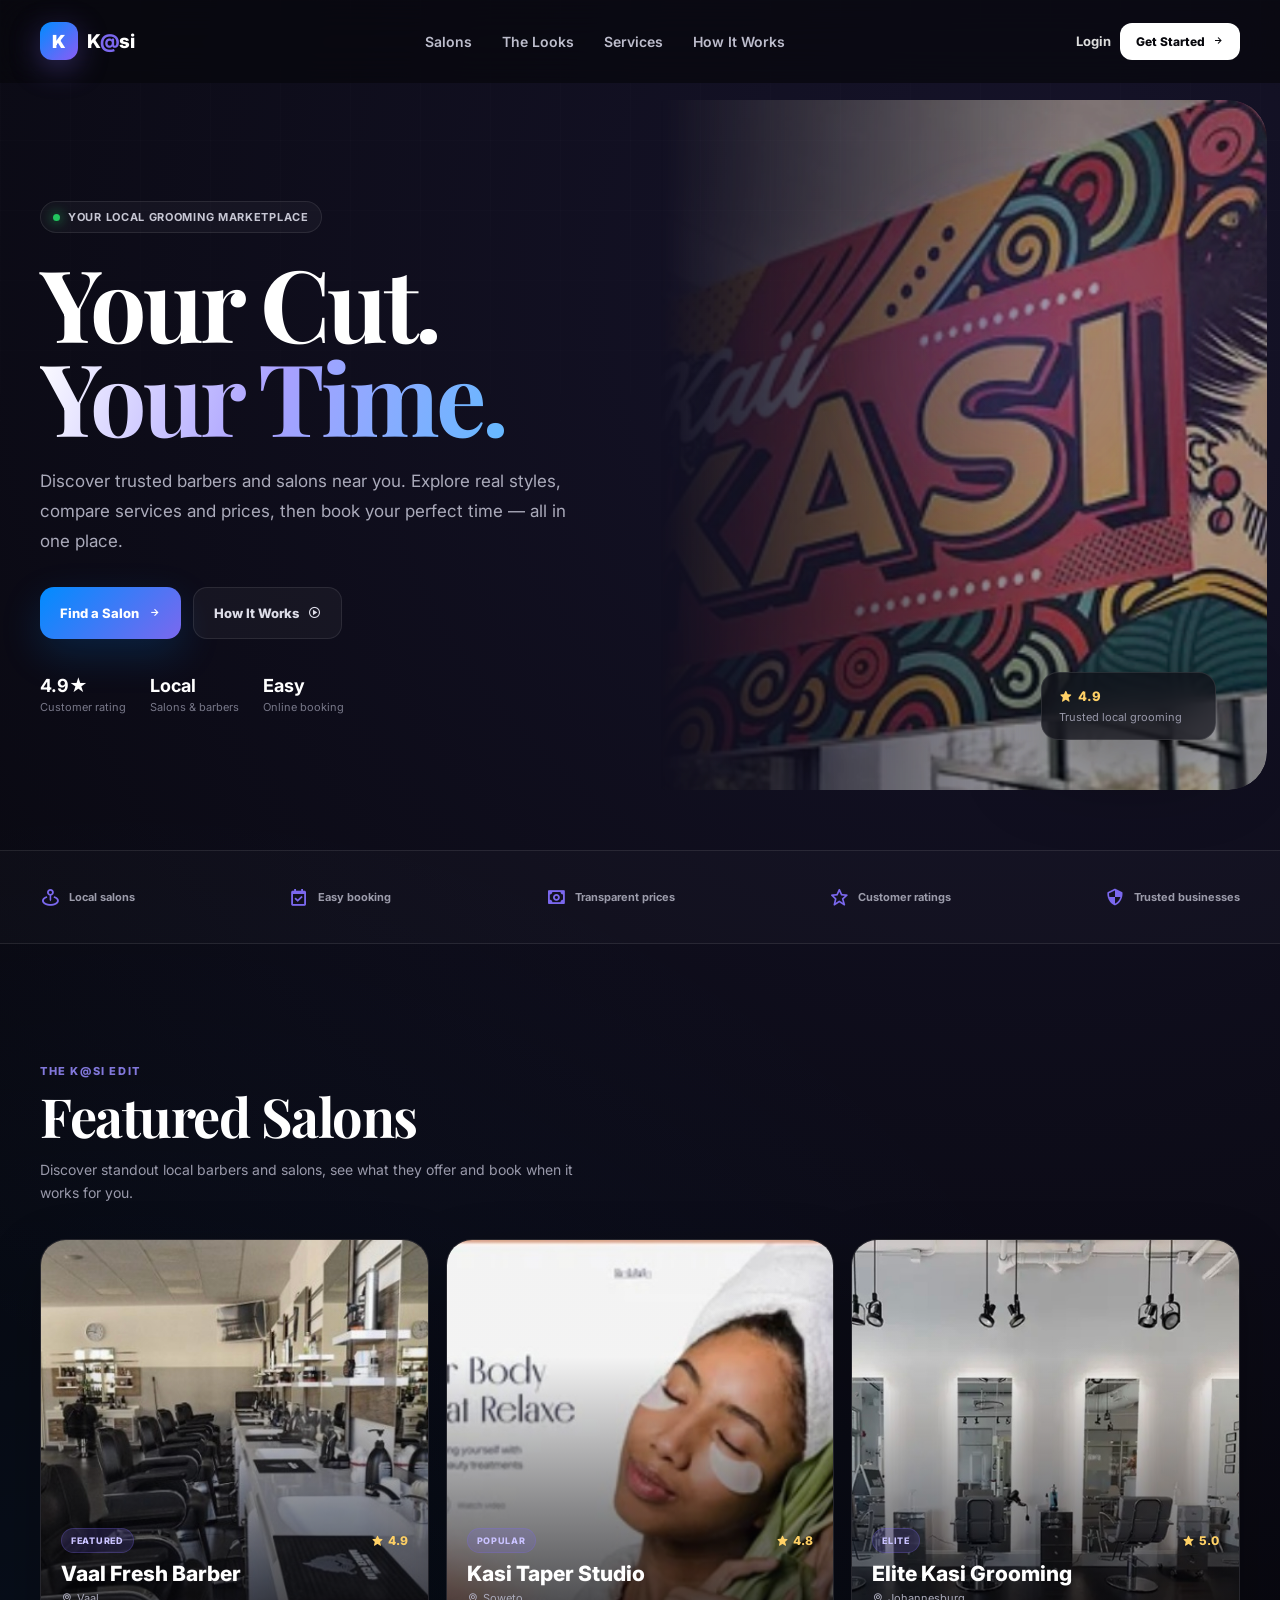
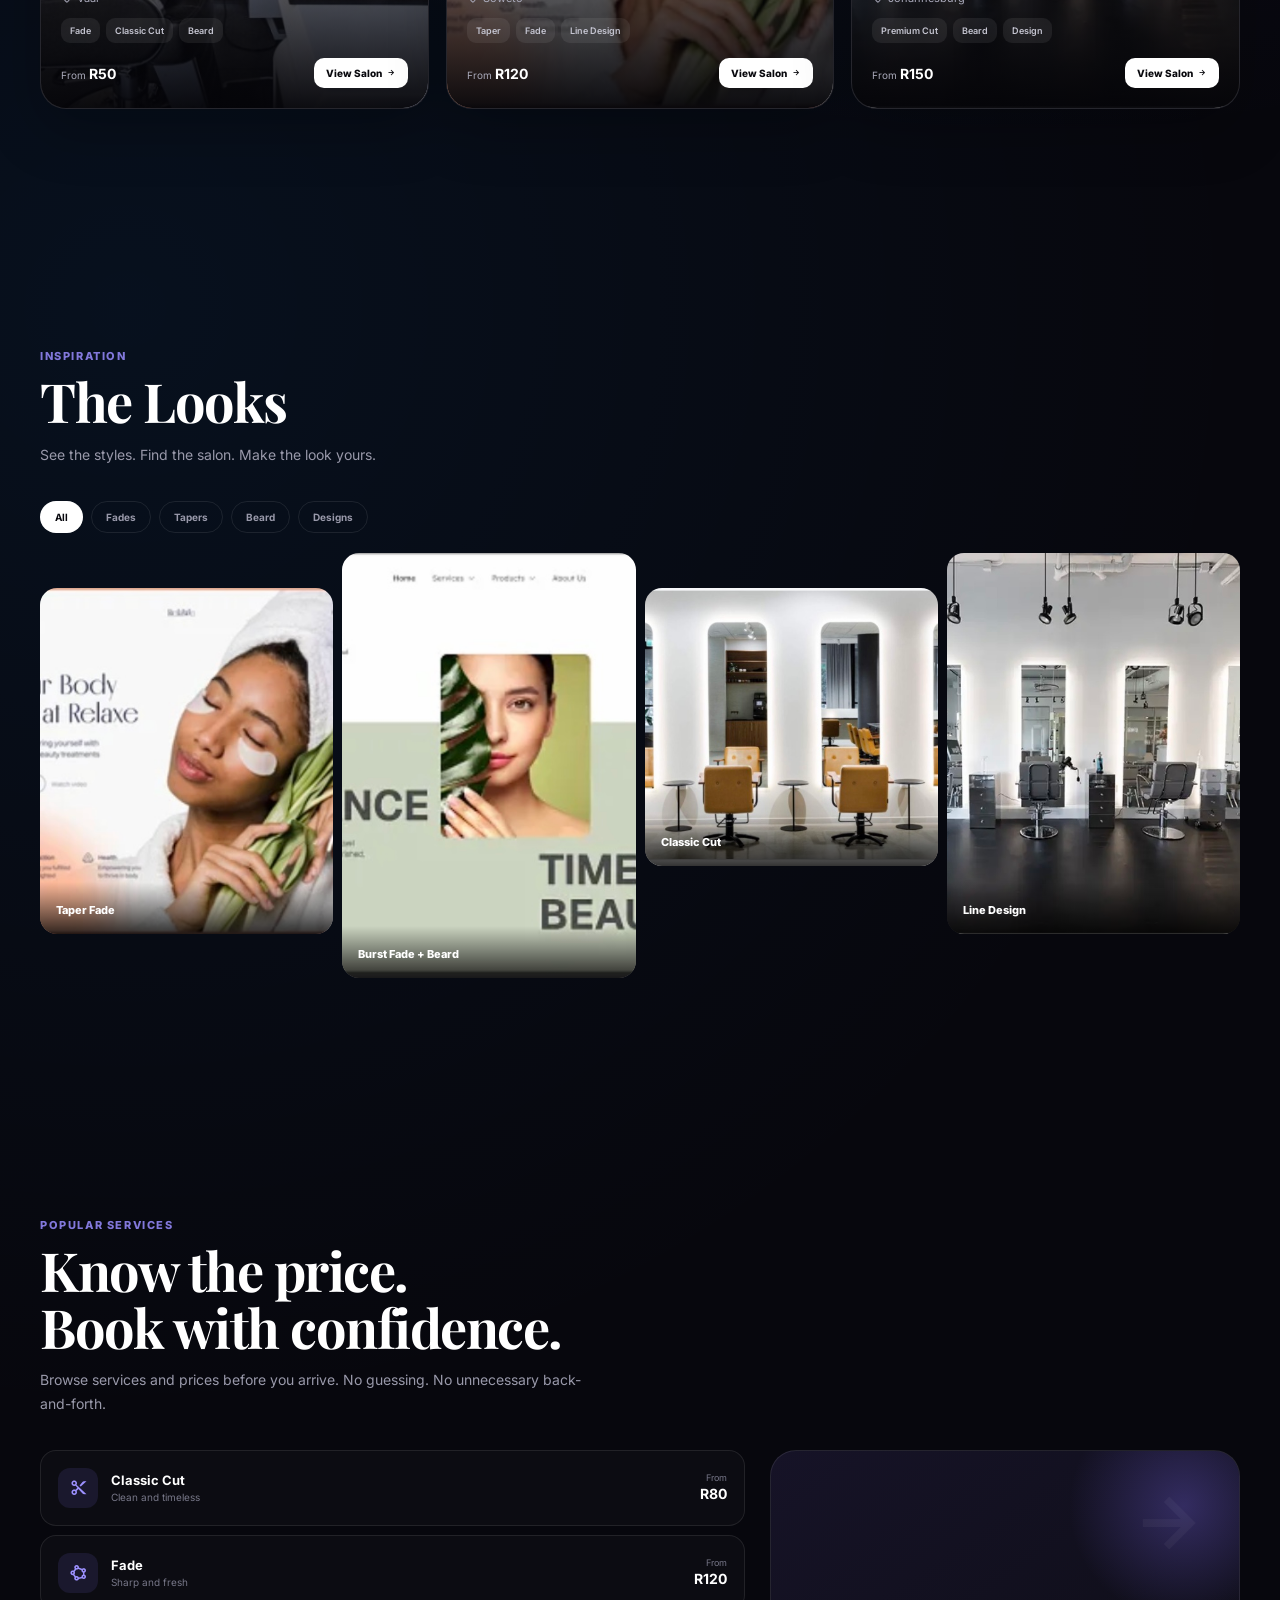
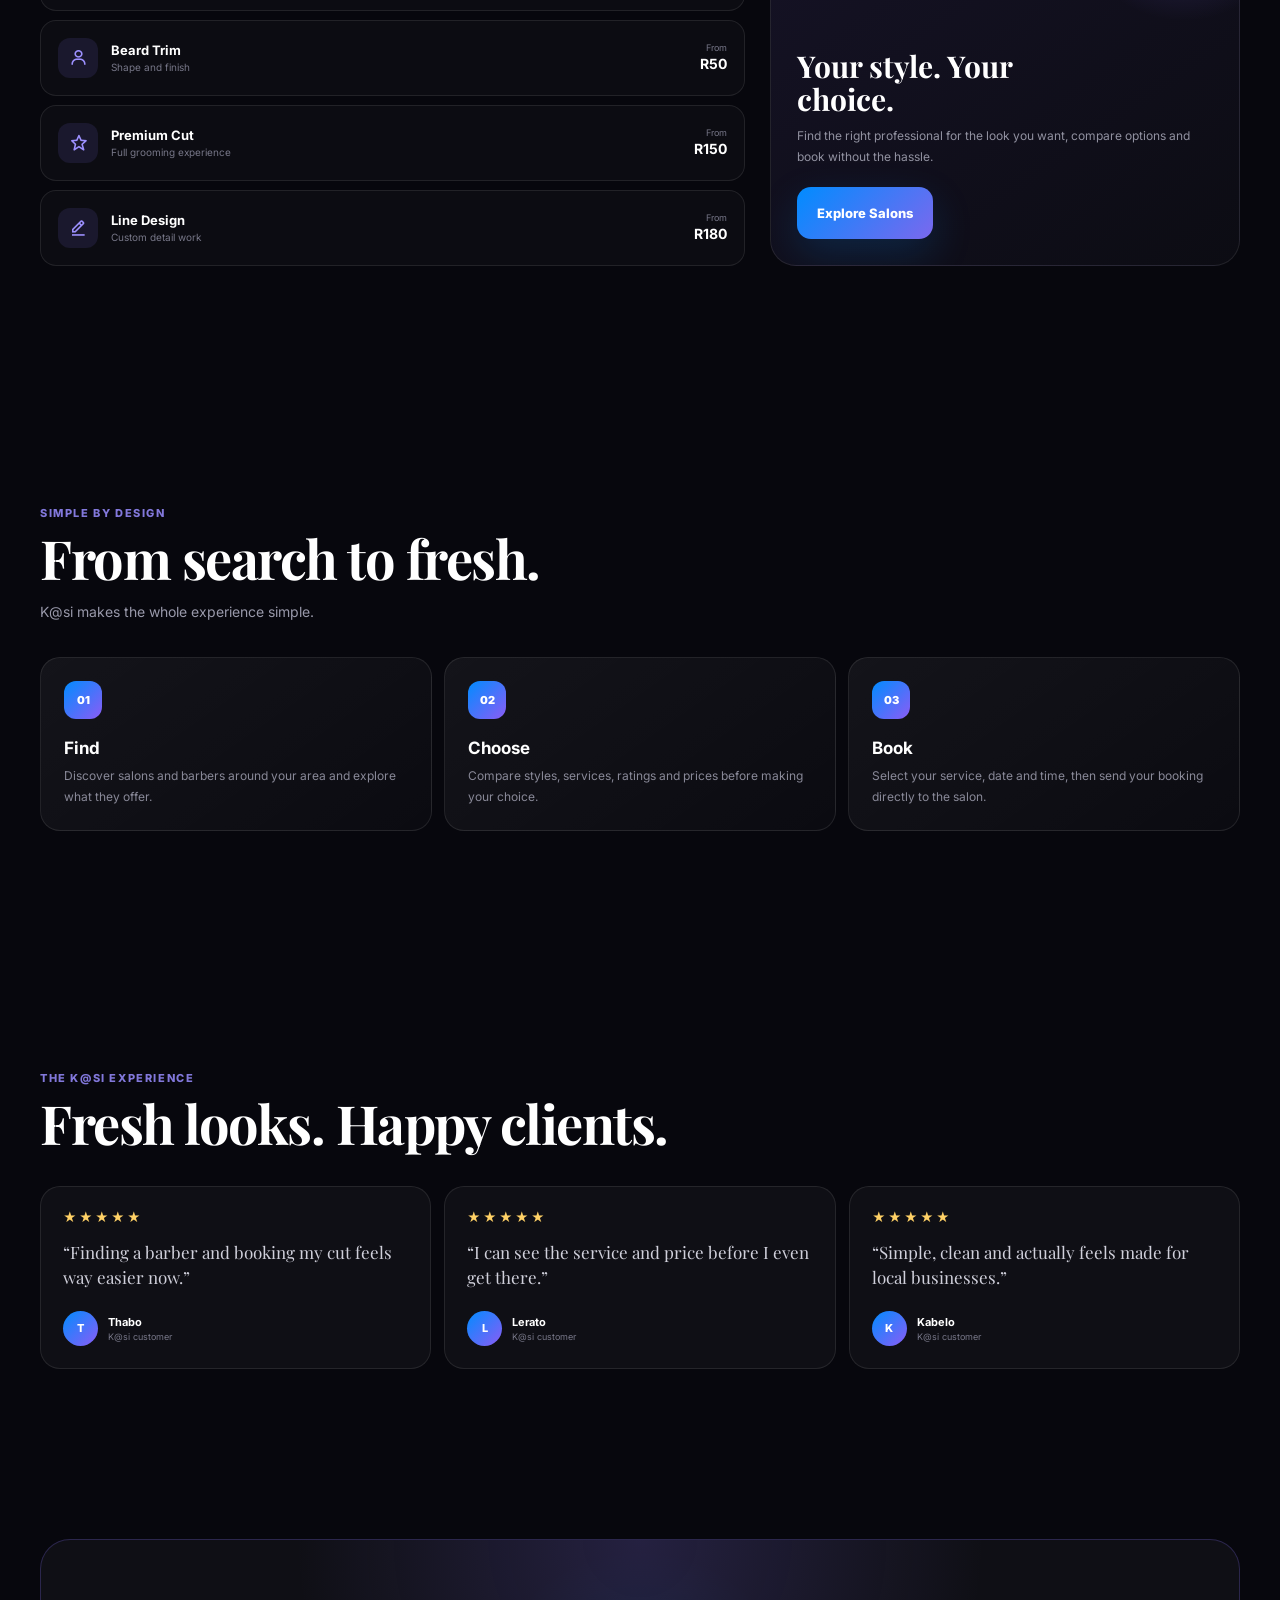
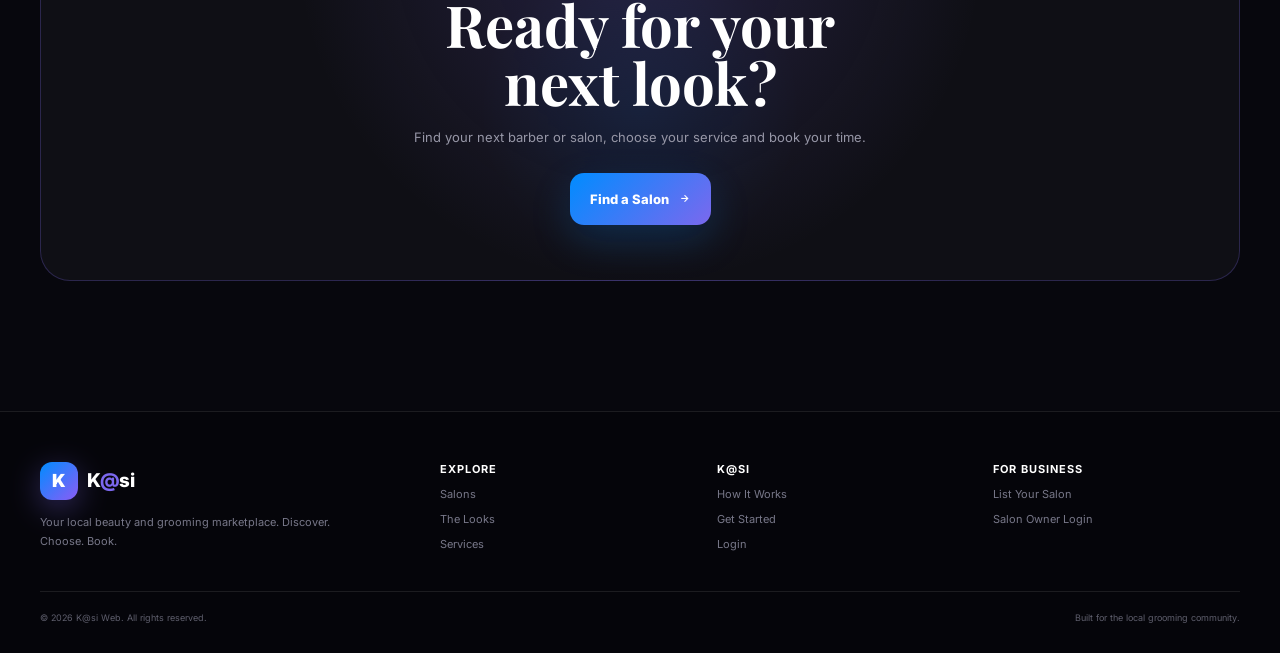
==== index.html @ f8f2f213 "Update index.html" ====
<!DOCTYPE html>
<html lang="en">
<head>
    <meta charset="UTF-8">

    <meta
        name="viewport"
        content="width=device-width, initial-scale=1.0, viewport-fit=cover"
    >

    <meta name="theme-color" content="#07070d">

    <meta
        name="description"
        content="K@si Web — Your local beauty and grooming marketplace. Find trusted salons, choose your style and book your time."
    >

    <title>K@si Web | Your Cut. Your Time.</title>

    <!-- Fonts -->
    <link rel="preconnect" href="https://fonts.googleapis.com">
    <link rel="preconnect" href="https://fonts.gstatic.com" crossorigin>

    <link
        href="https://fonts.googleapis.com/css2?family=Inter:wght@400;500;600;700;800&family=Playfair+Display:wght@600;700;800&display=swap"
        rel="stylesheet"
    >

    <!-- Boxicons -->
    <link
        href="https://unpkg.com/boxicons@2.1.4/css/boxicons.min.css"
        rel="stylesheet"
    >

    <style>

        /* =========================================================
           K@SI WEB — ELITE MARKETPLACE LANDING
           Version 3.0
           Mobile First • PWA • Premium Grooming Marketplace
        ========================================================= */

        :root {
            --bg: #07070d;
            --bg-soft: #0c0c15;
            --surface: rgba(255,255,255,0.055);
            --surface-strong: rgba(255,255,255,0.085);

            --primary: #7b68ee;
            --blue: #008cff;
            --purple: #8b5cf6;

            --text: #ffffff;
            --muted: #a6a6b5;
            --muted-2: #777788;

            --border: rgba(255,255,255,0.09);

            --success: #22c55e;
            --warning: #f59e0b;

            --radius-sm: 12px;
            --radius-md: 18px;
            --radius-lg: 26px;
            --radius-xl: 34px;

            --shadow:
                0 25px 80px rgba(0,0,0,0.45);

            --max-width: 1200px;
        }

        * {
            box-sizing: border-box;
            margin: 0;
            padding: 0;
        }

        html {
            scroll-behavior: smooth;
        }

        body {
            font-family: "Inter", sans-serif;
            background:
                radial-gradient(
                    circle at 80% 5%,
                    rgba(123,104,238,0.13),
                    transparent 28%
                ),
                radial-gradient(
                    circle at 10% 35%,
                    rgba(0,140,255,0.07),
                    transparent 30%
                ),
                var(--bg);

            color: var(--text);
            min-height: 100vh;
            overflow-x: hidden;
        }

        body::before {
            content: "";
            position: fixed;
            inset: 0;
            pointer-events: none;
            background-image:
                linear-gradient(
                    rgba(255,255,255,0.015) 1px,
                    transparent 1px
                ),
                linear-gradient(
                    90deg,
                    rgba(255,255,255,0.015) 1px,
                    transparent 1px
                );
            background-size: 70px 70px;
            mask-image: linear-gradient(
                to bottom,
                black,
                transparent 70%
            );
            z-index: -1;
        }

        a {
            color: inherit;
            text-decoration: none;
        }

        button {
            font: inherit;
        }

        img {
            display: block;
            max-width: 100%;
        }

        .container {
            width: min(
                calc(100% - 36px),
                var(--max-width)
            );
            margin: auto;
        }

        /* =========================================================
           HEADER
        ========================================================= */

        .header {
            position: fixed;
            top: 0;
            left: 0;
            width: 100%;
            z-index: 1000;

            background: rgba(7,7,13,0.72);
            backdrop-filter: blur(20px);
            -webkit-backdrop-filter: blur(20px);

            border-bottom: 1px solid transparent;

            transition:
                background .3s ease,
                border-color .3s ease;
        }

        .header.scrolled {
            background: rgba(7,7,13,0.92);
            border-color: var(--border);
        }

        .nav {
            height: 76px;

            display: flex;
            align-items: center;
            justify-content: space-between;
        }

        .brand {
            display: flex;
            align-items: center;
            gap: 9px;
        }

        .brand-mark {
            width: 38px;
            height: 38px;

            display: grid;
            place-items: center;

            border-radius: 12px;

            background:
                linear-gradient(
                    135deg,
                    var(--blue),
                    var(--purple)
                );

            box-shadow:
                0 8px 30px rgba(123,104,238,0.35);

            font-weight: 900;
            font-size: 18px;
        }

        .brand-name {
            font-weight: 800;
            letter-spacing: -0.5px;
            font-size: 19px;
        }

        .brand-name span {
            color: var(--primary);
        }

        .nav-links {
            display: none;
            align-items: center;
            gap: 30px;
        }

        .nav-links a {
            color: #bdbdcc;
            font-size: 14px;
            font-weight: 600;

            transition: color .2s ease;
        }

        .nav-links a:hover {
            color: #fff;
        }

        .nav-actions {
            display: flex;
            align-items: center;
            gap: 9px;
        }

        .login-btn {
            display: none;

            color: #ddd;
            font-size: 13px;
            font-weight: 700;
        }

        .nav-cta {
            display: inline-flex;
            align-items: center;
            gap: 7px;

            padding: 11px 16px;

            border-radius: 12px;

            background: #fff;
            color: #08080d;

            font-size: 12px;
            font-weight: 800;

            transition:
                transform .2s ease,
                box-shadow .2s ease;
        }

        .nav-cta:hover {
            transform: translateY(-2px);
            box-shadow: 0 10px 30px rgba(255,255,255,0.12);
        }

        /* =========================================================
           HERO
        ========================================================= */

        .hero {
            position: relative;
            min-height: 790px;

            padding-top: 130px;
            padding-bottom: 65px;

            display: flex;
            align-items: center;
        }

        .hero-content {
            position: relative;
            z-index: 3;
            width: 100%;
        }

        .hero-copy {
            max-width: 700px;
        }

        .eyebrow {
            display: inline-flex;
            align-items: center;
            gap: 8px;

            padding: 8px 12px;

            border: 1px solid var(--border);
            border-radius: 999px;

            background: rgba(255,255,255,0.035);

            color: #c7c7d4;
            font-size: 11px;
            font-weight: 700;
            letter-spacing: 0.7px;
            text-transform: uppercase;
        }

        .eyebrow-dot {
            width: 7px;
            height: 7px;
            border-radius: 50%;
            background: var(--success);
            box-shadow: 0 0 12px var(--success);
        }

        .hero h1 {
            margin-top: 22px;

            font-family: "Playfair Display", serif;

            font-size: clamp(
                50px,
                13vw,
                92px
            );

            line-height: .94;
            letter-spacing: -4px;
        }

        .hero h1 .gradient {
            background:
                linear-gradient(
                    110deg,
                    #ffffff,
                    #a9a0ff 50%,
                    #63b9ff
                );

            -webkit-background-clip: text;
            background-clip: text;
            color: transparent;
        }

        .hero-description {
            margin-top: 24px;

            max-width: 560px;

            color: #aaaaba;

            font-size: 16px;
            line-height: 1.75;
        }

        .hero-actions {
            margin-top: 30px;

            display: flex;
            flex-wrap: wrap;
            gap: 12px;
        }

        .primary-btn,
        .secondary-btn {
            display: inline-flex;
            align-items: center;
            justify-content: center;
            gap: 9px;

            min-height: 52px;
            padding: 0 20px;

            border-radius: 14px;

            font-size: 13px;
            font-weight: 800;

            transition:
                transform .2s ease,
                box-shadow .2s ease,
                background .2s ease;
        }

        .primary-btn {
            background:
                linear-gradient(
                    135deg,
                    var(--blue),
                    var(--primary)
                );

            box-shadow:
                0 15px 40px rgba(0,140,255,0.18);
        }

        .primary-btn:hover {
            transform: translateY(-3px);
            box-shadow:
                0 18px 50px rgba(123,104,238,0.3);
        }

        .secondary-btn {
            border: 1px solid var(--border);
            background: rgba(255,255,255,0.04);
            color: #dddde8;
        }

        .secondary-btn:hover {
            background: rgba(255,255,255,0.08);
            transform: translateY(-2px);
        }

        .hero-stats {
            display: flex;
            flex-wrap: wrap;
            gap: 24px;

            margin-top: 36px;
        }

        .hero-stat {
            display: flex;
            flex-direction: column;
            gap: 4px;
        }

        .hero-stat strong {
            font-size: 18px;
        }

        .hero-stat span {
            color: var(--muted-2);
            font-size: 11px;
        }

        /* Hero image */

        .hero-visual {
            position: absolute;
            inset: 0;

            pointer-events: none;
            overflow: hidden;
        }

        .hero-image {
            position: absolute;

            right: -25%;
            top: 90px;

            width: 90%;
            max-width: 670px;
            height: 650px;

            object-fit: cover;

            border-radius: 38px;

            opacity: .34;

            filter:
                saturate(.85)
                contrast(1.05);

            mask-image:
                linear-gradient(
                    to left,
                    black 15%,
                    transparent 90%
                );

            -webkit-mask-image:
                linear-gradient(
                    to left,
                    black 15%,
                    transparent 90%
                );
        }

        .hero-glow {
            position: absolute;

            width: 400px;
            height: 400px;

            right: 2%;
            top: 150px;

            border-radius: 50%;

            background:
                radial-gradient(
                    circle,
                    rgba(123,104,238,.18),
                    transparent 68%
                );

            filter: blur(15px);
        }

        /* Floating badge */

        .hero-floating-card {
            position: absolute;

            right: 5%;
            bottom: 110px;

            display: none;

            padding: 15px 17px;

            min-width: 175px;

            border:
                1px solid rgba(255,255,255,0.1);

            border-radius: 17px;

            background:
                rgba(12,12,21,0.75);

            backdrop-filter: blur(18px);

            box-shadow: var(--shadow);
        }

        .floating-rating {
            display: flex;
            align-items: center;
            gap: 6px;

            color: #ffd166;

            font-size: 13px;
            font-weight: 800;
        }

        .hero-floating-card p {
            margin-top: 6px;
            color: #9999aa;
            font-size: 11px;
        }

        /* =========================================================
           TRUST BAR
        ========================================================= */

        .trust-bar {
            border-top: 1px solid var(--border);
            border-bottom: 1px solid var(--border);

            background:
                rgba(255,255,255,0.018);
        }

        .trust-inner {
            min-height: 92px;

            display: flex;
            align-items: center;
            justify-content: space-between;

            gap: 20px;
            overflow-x: auto;

            scrollbar-width: none;
        }

        .trust-inner::-webkit-scrollbar {
            display: none;
        }

        .trust-item {
            flex: 0 0 auto;

            display: flex;
            align-items: center;
            gap: 9px;

            color: #9c9cab;

            font-size: 11px;
            font-weight: 700;

            white-space: nowrap;
        }

        .trust-item i {
            color: var(--primary);
            font-size: 20px;
        }

        /* =========================================================
           SECTION SYSTEM
        ========================================================= */

        section {
            position: relative;
        }

        .section {
            padding: 90px 0;
        }

        .section-heading {
            margin-bottom: 34px;
        }

        .section-label {
            color: #8278db;

            font-size: 11px;
            font-weight: 800;

            letter-spacing: 1.6px;
            text-transform: uppercase;
        }

        .section-title {
            margin-top: 10px;

            font-family: "Playfair Display", serif;

            font-size: clamp(34px, 7vw, 54px);
            line-height: 1.05;

            letter-spacing: -1.5px;
        }

        .section-subtitle {
            margin-top: 13px;

            max-width: 570px;

            color: #9999aa;

            font-size: 14px;
            line-height: 1.7;
        }

        /* =========================================================
           FEATURED SALONS
        ========================================================= */

        .salon-grid {
            display: grid;
            grid-template-columns: 1fr;
            gap: 17px;
        }

        .salon-card {
            position: relative;

            overflow: hidden;

            min-height: 420px;

            border:
                1px solid var(--border);

            border-radius: var(--radius-lg);

            background: #101018;

            box-shadow:
                0 20px 55px rgba(0,0,0,.25);

            transition:
                transform .3s ease,
                border-color .3s ease;
        }

        .salon-card:hover {
            transform: translateY(-6px);
            border-color:
                rgba(123,104,238,.35);
        }

        .salon-image {
            position: absolute;
            inset: 0;

            width: 100%;
            height: 100%;

            object-fit: cover;

            transition: transform .5s ease;
        }

        .salon-card:hover .salon-image {
            transform: scale(1.05);
        }

        .salon-card::after {
            content: "";

            position: absolute;
            inset: 0;

            background:
                linear-gradient(
                    to top,
                    rgba(4,4,8,.96) 0%,
                    rgba(4,4,8,.45) 43%,
                    rgba(4,4,8,.02) 75%
                );
        }

        .salon-content {
            position: absolute;

            left: 20px;
            right: 20px;
            bottom: 20px;

            z-index: 2;
        }

        .salon-top {
            display: flex;
            align-items: center;
            justify-content: space-between;

            margin-bottom: 8px;
        }

        .salon-badge {
            padding: 6px 9px;

            border-radius: 999px;

            background:
                rgba(123,104,238,.18);

            border:
                1px solid rgba(123,104,238,.25);

            color: #c9c2ff;

            font-size: 9px;
            font-weight: 800;

            text-transform: uppercase;
            letter-spacing: .7px;
        }

        .rating {
            display: flex;
            align-items: center;
            gap: 4px;

            color: #ffd166;

            font-size: 12px;
            font-weight: 800;
        }

        .salon-name {
            font-size: 21px;
            font-weight: 800;
        }

        .salon-location {
            display: flex;
            align-items: center;
            gap: 5px;

            margin-top: 5px;

            color: #aaaabb;
            font-size: 11px;
        }

        .salon-services {
            margin-top: 13px;

            display: flex;
            gap: 6px;

            overflow: hidden;
        }

        .service-pill {
            flex: 0 0 auto;

            padding: 7px 9px;

            border-radius: 9px;

            background:
                rgba(255,255,255,.07);

            color: #c5c5d1;

            font-size: 9px;
            font-weight: 600;
        }

        .salon-footer {
            margin-top: 15px;

            display: flex;
            align-items: center;
            justify-content: space-between;
        }

        .price {
            color: #aaaaba;
            font-size: 10px;
        }

        .price strong {
            color: #fff;
            font-size: 14px;
        }

        .card-btn {
            display: inline-flex;
            align-items: center;
            gap: 4px;

            padding: 9px 12px;

            border-radius: 10px;

            background: #fff;
            color: #08080d;

            font-size: 10px;
            font-weight: 800;
        }

        /* =========================================================
           LOOKS / PORTFOLIO
        ========================================================= */

        .look-filters {
            display: flex;
            gap: 8px;

            margin-bottom: 20px;

            overflow-x: auto;

            scrollbar-width: none;
        }

        .look-filters::-webkit-scrollbar {
            display: none;
        }

        .look-filter {
            flex: 0 0 auto;

            border: 1px solid var(--border);

            border-radius: 999px;

            padding: 9px 14px;

            background: transparent;
            color: #9999aa;

            cursor: pointer;

            font-size: 10px;
            font-weight: 700;
        }

        .look-filter.active {
            background: #fff;
            color: #07070d;
        }

        .looks-grid {
            display: grid;

            grid-template-columns:
                repeat(2, 1fr);

            gap: 9px;
        }

        .look {
            position: relative;

            overflow: hidden;

            aspect-ratio: 1 / 1.18;

            border-radius: 17px;

            background: #11111a;
        }

        .look:nth-child(2) {
            aspect-ratio: 1 / 1.45;
        }

        .look:nth-child(3) {
            aspect-ratio: 1 / .95;
        }

        .look:nth-child(4) {
            aspect-ratio: 1 / 1.3;
        }

        .look img {
            width: 100%;
            height: 100%;
            object-fit: cover;

            transition: transform .5s ease;
        }

        .look:hover img {
            transform: scale(1.06);
        }

        .look-overlay {
            position: absolute;
            left: 0;
            right: 0;
            bottom: 0;

            padding: 16px;

            background:
                linear-gradient(
                    transparent,
                    rgba(0,0,0,.8)
                );
        }

        .look-overlay span {
            font-size: 11px;
            font-weight: 800;
        }

        /* =========================================================
           SERVICES
        ========================================================= */

        .services-layout {
            display: grid;
            gap: 25px;
        }

        .services-list {
            display: grid;
            gap: 9px;
        }

        .service-row {
            display: flex;
            align-items: center;
            justify-content: space-between;

            gap: 15px;

            padding: 17px;

            border: 1px solid var(--border);
            border-radius: 16px;

            background:
                rgba(255,255,255,.025);

            transition:
                background .2s ease,
                border-color .2s ease;
        }

        .service-row:hover {
            background:
                rgba(255,255,255,.05);

            border-color:
                rgba(123,104,238,.3);
        }

        .service-info {
            display: flex;
            align-items: center;
            gap: 13px;
        }

        .service-icon {
            width: 40px;
            height: 40px;

            display: grid;
            place-items: center;

            flex: 0 0 auto;

            border-radius: 12px;

            background:
                rgba(123,104,238,.12);

            color: #9d91ff;

            font-size: 19px;
        }

        .service-info strong {
            display: block;

            font-size: 13px;
        }

        .service-info span {
            display: block;

            margin-top: 3px;

            color: #777788;

            font-size: 10px;
        }

        .service-price {
            text-align: right;
        }

        .service-price span {
            display: block;

            color: #777788;

            font-size: 9px;
        }

        .service-price strong {
            font-size: 14px;
        }

        .service-feature {
            min-height: 330px;

            display: flex;
            flex-direction: column;
            justify-content: flex-end;

            padding: 26px;

            border-radius: var(--radius-lg);

            overflow: hidden;

            position: relative;

            background:
                linear-gradient(
                    145deg,
                    #161327,
                    #0c0c13
                );

            border: 1px solid var(--border);
        }

        .service-feature::before {
            content: "";

            position: absolute;

            width: 250px;
            height: 250px;

            right: -70px;
            top: -70px;

            border-radius: 50%;

            background:
                radial-gradient(
                    circle,
                    rgba(123,104,238,.32),
                    transparent 65%
                );
        }

        .service-feature i {
            position: absolute;

            right: 25px;
            top: 25px;

            font-size: 95px;

            color: rgba(255,255,255,.045);
        }

        .service-feature h3 {
            position: relative;

            max-width: 290px;

            font-family:
                "Playfair Display",
                serif;

            font-size: 30px;
            line-height: 1.1;
        }

        .service-feature p {
            position: relative;

            margin-top: 10px;

            color: #9191a0;

            font-size: 12px;
            line-height: 1.7;
        }

        /* =========================================================
           HOW IT WORKS
        ========================================================= */

        .steps {
            display: grid;
            gap: 12px;
        }

        .step {
            position: relative;

            padding: 23px;

            border: 1px solid var(--border);
            border-radius: 20px;

            background:
                linear-gradient(
                    145deg,
                    rgba(255,255,255,.055),
                    rgba(255,255,255,.018)
                );
        }

        .step-number {
            display: inline-grid;
            place-items: center;

            width: 38px;
            height: 38px;

            border-radius: 12px;

            background:
                linear-gradient(
                    135deg,
                    var(--blue),
                    var(--purple)
                );

            font-size: 11px;
            font-weight: 900;
        }

        .step h3 {
            margin-top: 19px;
            font-size: 17px;
        }

        .step p {
            margin-top: 8px;

            color: #898998;

            font-size: 12px;
            line-height: 1.7;
        }

        /* =========================================================
           REVIEWS
        ========================================================= */

        .reviews-grid {
            display: grid;
            gap: 13px;
        }

        .review {
            padding: 22px;

            border: 1px solid var(--border);
            border-radius: 20px;

            background:
                rgba(255,255,255,.035);
        }

        .review-stars {
            color: #ffd166;
            font-size: 13px;
            letter-spacing: 2px;
        }

        .review-text {
            margin-top: 15px;

            color: #d0d0db;

            font-family:
                "Playfair Display",
                serif;

            font-size: 17px;
            line-height: 1.5;
        }

        .review-user {
            margin-top: 20px;

            display: flex;
            align-items: center;
            gap: 10px;
        }

        .avatar {
            width: 35px;
            height: 35px;

            display: grid;
            place-items: center;

            border-radius: 50%;

            background:
                linear-gradient(
                    135deg,
                    var(--blue),
                    var(--purple)
                );

            font-size: 11px;
            font-weight: 800;
        }

        .review-user strong {
            display: block;
            font-size: 11px;
        }

        .review-user span {
            display: block;

            margin-top: 2px;

            color: #777788;

            font-size: 9px;
        }

        /* =========================================================
           FINAL CTA
        ========================================================= */

        .cta-section {
            padding: 50px 0 100px;
        }

        .cta-box {
            position: relative;
            overflow: hidden;

            padding: 55px 25px;

            text-align: center;

            border:
                1px solid rgba(123,104,238,.25);

            border-radius: 30px;

            background:
                radial-gradient(
                    circle at 50% 0%,
                    rgba(123,104,238,.2),
                    transparent 50%
                ),
                rgba(255,255,255,.035);
        }

        .cta-box::before {
            content: "";

            position: absolute;

            width: 350px;
            height: 350px;

            left: 50%;
            top: 50%;

            transform: translate(-50%,-50%);

            border-radius: 50%;

            background:
                radial-gradient(
                    circle,
                    rgba(0,140,255,.08),
                    transparent 65%
                );

            pointer-events: none;
        }

        .cta-box > * {
            position: relative;
            z-index: 2;
        }

        .cta-box h2 {
            font-family:
                "Playfair Display",
                serif;

            font-size:
                clamp(34px, 8vw, 58px);

            line-height: 1;
        }

        .cta-box p {
            max-width: 500px;

            margin: 15px auto 0;

            color: #9797a7;

            font-size: 13px;
            line-height: 1.7;
        }

        .cta-box .primary-btn {
            margin-top: 25px;
        }

        /* =========================================================
           FOOTER
        ========================================================= */

        footer {
            border-top: 1px solid var(--border);

            padding: 50px 0 30px;

            background:
                rgba(0,0,0,.16);
        }

        .footer-grid {
            display: grid;
            gap: 30px;
        }

        .footer-brand p {
            max-width: 330px;

            margin-top: 13px;

            color: #777788;

            font-size: 11px;
            line-height: 1.7;
        }

        .footer-column h4 {
            font-size: 11px;

            text-transform: uppercase;
            letter-spacing: 1px;
        }

        .footer-column a {
            display: block;

            margin-top: 11px;

            color: #777788;

            font-size: 11px;

            transition: color .2s ease;
        }

        .footer-column a:hover {
            color: #fff;
        }

        .footer-bottom {
            margin-top: 40px;
            padding-top: 20px;

            border-top: 1px solid var(--border);

            display: flex;
            flex-direction: column;
            gap: 10px;

            color: #5e5e6c;

            font-size: 9px;
        }

        /* =========================================================
           MOBILE BOTTOM NAV
        ========================================================= */

        .mobile-nav {
            position: fixed;

            left: 12px;
            right: 12px;
            bottom: 12px;

            z-index: 999;

            display: flex;

            padding: 8px;

            border:
                1px solid rgba(255,255,255,.09);

            border-radius: 19px;

            background:
                rgba(12,12,20,.88);

            backdrop-filter: blur(22px);
            -webkit-backdrop-filter: blur(22px);

            box-shadow:
                0 15px 50px rgba(0,0,0,.45);
        }

        .mobile-nav a {
            flex: 1;

            display: flex;
            flex-direction: column;
            align-items: center;
            gap: 3px;

            padding: 8px 4px;

            color: #777788;

            font-size: 8px;
            font-weight: 700;
        }

        .mobile-nav i {
            font-size: 19px;
        }

        .mobile-nav a.active {
            color: #fff;
        }

        .mobile-nav a.active i {
            color: var(--primary);
        }

        /* =========================================================
           REVEAL ANIMATION
        ========================================================= */

        .reveal {
            opacity: 0;
            transform: translateY(25px);

            transition:
                opacity .7s ease,
                transform .7s ease;
        }

        .reveal.visible {
            opacity: 1;
            transform: translateY(0);
        }

        /* =========================================================
           TABLET
        ========================================================= */

        @media (min-width: 650px) {

            .container {
                width: min(
                    calc(100% - 50px),
                    var(--max-width)
                );
            }

            .nav-links {
                display: flex;
            }

            .login-btn {
                display: block;
            }

            .hero {
                min-height: 760px;
            }

            .hero-description {
                font-size: 17px;
            }

            .salon-grid {
                grid-template-columns:
                    repeat(2, 1fr);
            }

            .looks-grid {
                grid-template-columns:
                    repeat(4, 1fr);
                align-items: start;
            }

            .look:nth-child(1),
            .look:nth-child(3) {
                margin-top: 35px;
            }

            .services-layout {
                grid-template-columns:
                    1.2fr .8fr;
                align-items: stretch;
            }

            .steps {
                grid-template-columns:
                    repeat(3, 1fr);
            }

            .reviews-grid {
                grid-template-columns:
                    repeat(3, 1fr);
            }

            .footer-grid {
                grid-template-columns:
                    1.5fr 1fr 1fr 1fr;
            }

            .footer-bottom {
                flex-direction: row;
                justify-content: space-between;
            }

            .mobile-nav {
                display: none;
            }
        }

        /* =========================================================
           DESKTOP
        ========================================================= */

        @media (min-width: 1000px) {

            .container {
                width: min(
                    calc(100% - 80px),
                    var(--max-width)
                );
            }

            .nav {
                height: 82px;
            }

            .hero {
                min-height: 850px;
                padding-top: 130px;
            }

            .hero-copy {
                max-width: 700px;
            }

            .hero-image {
                right: -3%;
                top: 100px;

                width: 610px;
                height: 690px;

                opacity: .65;

                mask-image:
                    linear-gradient(
                        to left,
                        black 30%,
                        transparent 95%
                    );

                -webkit-mask-image:
                    linear-gradient(
                        to left,
                        black 30%,
                        transparent 95%
                    );
            }

            .hero-glow {
                right: 5%;
                top: 150px;
            }

            .hero-floating-card {
                display: block;
            }

            .salon-grid {
                grid-template-columns:
                    repeat(3, 1fr);
            }

            .salon-card {
                min-height: 470px;
            }

            .section {
                padding: 120px 0;
            }

            .cta-section {
                padding-bottom: 130px;
            }
        }

        @media (min-width: 1200px) {

            .hero h1 {
                font-size: 100px;
            }

            .hero-image {
                right: 1%;
                width: 640px;
            }
        }

    </style>
</head>

<body>

    <!-- =========================================================
         HEADER
    ========================================================= -->

    <header class="header" id="header">

        <div class="container nav">

            <a href="index.html" class="brand">

                <div class="brand-mark">
                    K
                </div>

                <div class="brand-name">
                    K<span>@</span>si
                </div>

            </a>

            <nav class="nav-links">

                <a href="#salons">
                    Salons
                </a>

                <a href="#looks">
                    The Looks
                </a>

                <a href="#services">
                    Services
                </a>

                <a href="#how">
                    How It Works
                </a>

            </nav>

            <div class="nav-actions">

                <a
                    href="home.html"
                    class="login-btn"
                >
                    Login
                </a>

                <a
                    href="home.html"
                    class="nav-cta"
                >
                    Get Started
                    <i class="bx bx-right-arrow-alt"></i>
                </a>

            </div>

        </div>

    </header>


    <!-- =========================================================
         HERO
    ========================================================= -->

    <main>

        <section class="hero">

            <div class="hero-visual">

                <img
                    class="hero-image"
                    src="683B4C35-1E45-4922-9A56-56BDD423D1F2.jpeg"
                    alt="Premium grooming experience"
                >

                <div class="hero-glow"></div>

                <div class="hero-floating-card">

                    <div class="floating-rating">
                        <i class="bx bxs-star"></i>
                        4.9
                    </div>

                    <p>
                        Trusted local grooming
                    </p>

                </div>

            </div>

            <div class="container hero-content">

                <div class="hero-copy">

                    <div class="eyebrow">

                        <span class="eyebrow-dot"></span>

                        Your local grooming marketplace

                    </div>

                    <h1>

                        Your Cut.
                        <br>

                        <span class="gradient">
                            Your Time.
                        </span>

                    </h1>

                    <p class="hero-description">

                        Discover trusted barbers and salons near you.
                        Explore real styles, compare services and prices,
                        then book your perfect time — all in one place.

                    </p>

                    <div class="hero-actions">

                        <a
                            href="salons.html"
                            class="primary-btn"
                        >

                            Find a Salon

                            <i class="bx bx-right-arrow-alt"></i>

                        </a>

                        <a
                            href="#how"
                            class="secondary-btn"
                        >

                            How It Works

                            <i class="bx bx-play-circle"></i>

                        </a>

                    </div>

                    <div class="hero-stats">

                        <div class="hero-stat">

                            <strong>
                                4.9★
                            </strong>

                            <span>
                                Customer rating
                            </span>

                        </div>

                        <div class="hero-stat">

                            <strong>
                                Local
                            </strong>

                            <span>
                                Salons & barbers
                            </span>

                        </div>

                        <div class="hero-stat">

                            <strong>
                                Easy
                            </strong>

                            <span>
                                Online booking
                            </span>

                        </div>

                    </div>

                </div>

            </div>

        </section>


        <!-- =====================================================
             TRUST BAR
        ====================================================== -->

        <div class="trust-bar">

            <div class="container trust-inner">

                <div class="trust-item">

                    <i class="bx bx-map-pin"></i>

                    Local salons

                </div>

                <div class="trust-item">

                    <i class="bx bx-calendar-check"></i>

                    Easy booking

                </div>

                <div class="trust-item">

                    <i class="bx bx-money"></i>

                    Transparent prices

                </div>

                <div class="trust-item">

                    <i class="bx bx-star"></i>

                    Customer ratings

                </div>

                <div class="trust-item">

                    <i class="bx bx-shield-quarter"></i>

                    Trusted businesses

                </div>

            </div>

        </div>


        <!-- =====================================================
             FEATURED SALONS
        ====================================================== -->

        <section
            class="section"
            id="salons"
        >

            <div class="container">

                <div class="section-heading reveal">

                    <div class="section-label">
                        The K@si Edit
                    </div>

                    <h2 class="section-title">
                        Featured Salons
                    </h2>

                    <p class="section-subtitle">
                        Discover standout local barbers and salons,
                        see what they offer and book when it works
                        for you.
                    </p>

                </div>


                <div class="salon-grid">

                    <!-- SALON 1 -->

                    <article class="salon-card reveal">

                        <img
                            class="salon-image"
                            src="9C00E0.jpeg"
                            alt="Vaal Fresh Barber"
                            loading="lazy"
                        >

                        <div class="salon-content">

                            <div class="salon-top">

                                <span class="salon-badge">
                                    Featured
                                </span>

                                <span class="rating">
                                    <i class="bx bxs-star"></i>
                                    4.9
                                </span>

                            </div>

                            <h3 class="salon-name">
                                Vaal Fresh Barber
                            </h3>

                            <div class="salon-location">

                                <i class="bx bx-map"></i>

                                Vaal

                            </div>

                            <div class="salon-services">

                                <span class="service-pill">
                                    Fade
                                </span>

                                <span class="service-pill">
                                    Classic Cut
                                </span>

                                <span class="service-pill">
                                    Beard
                                </span>

                            </div>

                            <div class="salon-footer">

                                <div class="price">
                                    From
                                    <strong>
                                        R50
                                    </strong>
                                </div>

                                <a
                                    href="salons.html"
                                    class="card-btn"
                                >
                                    View Salon
                                    <i class="bx bx-right-arrow-alt"></i>
                                </a>

                            </div>

                        </div>

                    </article>


                    <!-- SALON 2 -->

                    <article class="salon-card reveal">

                        <img
                            class="salon-image"
                            src="37BA0E35.jpg"
                            alt="Premium Kasi Taper"
                            loading="lazy"
                        >

                        <div class="salon-content">

                            <div class="salon-top">

                                <span class="salon-badge">
                                    Popular
                                </span>

                                <span class="rating">
                                    <i class="bx bxs-star"></i>
                                    4.8
                                </span>

                            </div>

                            <h3 class="salon-name">
                                Kasi Taper Studio
                            </h3>

                            <div class="salon-location">

                                <i class="bx bx-map"></i>

                                Soweto

                            </div>

                            <div class="salon-services">

                                <span class="service-pill">
                                    Taper
                                </span>

                                <span class="service-pill">
                                    Fade
                                </span>

                                <span class="service-pill">
                                    Line Design
                                </span>

                            </div>

                            <div class="salon-footer">

                                <div class="price">
                                    From
                                    <strong>
                                        R120
                                    </strong>
                                </div>

                                <a
                                    href="salons.html"
                                    class="card-btn"
                                >
                                    View Salon
                                    <i class="bx bx-right-arrow-alt"></i>
                                </a>

                            </div>

                        </div>

                    </article>


                    <!-- SALON 3 -->

                    <article class="salon-card reveal">

                        <img
                            class="salon-image"
                            src="B307F46B.jpg"
                            alt="Elite line design grooming"
                            loading="lazy"
                        >

                        <div class="salon-content">

                            <div class="salon-top">

                                <span class="salon-badge">
                                    Elite
                                </span>

                                <span class="rating">
                                    <i class="bx bxs-star"></i>
                                    5.0
                                </span>

                            </div>

                            <h3 class="salon-name">
                                Elite Kasi Grooming
                            </h3>

                            <div class="salon-location">

                                <i class="bx bx-map"></i>

                                Johannesburg

                            </div>

                            <div class="salon-services">

                                <span class="service-pill">
                                    Premium Cut
                                </span>

                                <span class="service-pill">
                                    Beard
                                </span>

                                <span class="service-pill">
                                    Design
                                </span>

                            </div>

                            <div class="salon-footer">

                                <div class="price">
                                    From
                                    <strong>
                                        R150
                                    </strong>
                                </div>

                                <a
                                    href="salons.html"
                                    class="card-btn"
                                >
                                    View Salon
                                    <i class="bx bx-right-arrow-alt"></i>
                                </a>

                            </div>

                        </div>

                    </article>

                </div>

            </div>

        </section>


        <!-- =====================================================
             LOOKS
        ====================================================== -->

        <section
            class="section"
            id="looks"
        >

            <div class="container">

                <div class="section-heading reveal">

                    <div class="section-label">
                        Inspiration
                    </div>

                    <h2 class="section-title">
                        The Looks
                    </h2>

                    <p class="section-subtitle">
                        See the styles. Find the salon.
                        Make the look yours.
                    </p>

                </div>


                <div class="look-filters">

                    <button
                        class="look-filter active"
                        type="button"
                    >
                        All
                    </button>

                    <button
                        class="look-filter"
                        type="button"
                    >
                        Fades
                    </button>

                    <button
                        class="look-filter"
                        type="button"
                    >
                        Tapers
                    </button>

                    <button
                        class="look-filter"
                        type="button"
                    >
                        Beard
                    </button>

                    <button
                        class="look-filter"
                        type="button"
                    >
                        Designs
                    </button>

                </div>


                <div class="looks-grid">

                    <div class="look reveal">

                        <img
                            src="37BA0E35.jpg"
                            alt="Kasi taper fade"
                            loading="lazy"
                        >

                        <div class="look-overlay">
                            <span>
                                Taper Fade
                            </span>
                        </div>

                    </div>


                    <div class="look reveal">

                        <img
                            src="7847041D.jpg"
                            alt="Burst fade and beard"
                            loading="lazy"
                        >

                        <div class="look-overlay">
                            <span>
                                Burst Fade + Beard
                            </span>
                        </div>

                    </div>


                    <div class="look reveal">

                        <img
                            src="A3886FFD.jpg"
                            alt="Classic clean cut"
                            loading="lazy"
                        >

                        <div class="look-overlay">
                            <span>
                                Classic Cut
                            </span>
                        </div>

                    </div>


                    <div class="look reveal">

                        <img
                            src="B307F46B.jpg"
                            alt="Line design haircut"
                            loading="lazy"
                        >

                        <div class="look-overlay">
                            <span>
                                Line Design
                            </span>
                        </div>

                    </div>

                </div>

            </div>

        </section>


        <!-- =====================================================
             SERVICES
        ====================================================== -->

        <section
            class="section"
            id="services"
        >

            <div class="container">

                <div class="section-heading reveal">

                    <div class="section-label">
                        Popular Services
                    </div>

                    <h2 class="section-title">
                        Know the price.
                        <br>
                        Book with confidence.
                    </h2>

                    <p class="section-subtitle">
                        Browse services and prices before you
                        arrive. No guessing. No unnecessary
                        back-and-forth.
                    </p>

                </div>


                <div class="services-layout">

                    <div class="services-list">

                        <div class="service-row reveal">

                            <div class="service-info">

                                <div class="service-icon">
                                    <i class="bx bx-cut"></i>
                                </div>

                                <div>

                                    <strong>
                                        Classic Cut
                                    </strong>

                                    <span>
                                        Clean and timeless
                                    </span>

                                </div>

                            </div>

                            <div class="service-price">

                                <span>
                                    From
                                </span>

                                <strong>
                                    R80
                                </strong>

                            </div>

                        </div>


                        <div class="service-row reveal">

                            <div class="service-info">

                                <div class="service-icon">
                                    <i class="bx bx-shape-polygon"></i>
                                </div>

                                <div>

                                    <strong>
                                        Fade
                                    </strong>

                                    <span>
                                        Sharp and fresh
                                    </span>

                                </div>

                            </div>

                            <div class="service-price">

                                <span>
                                    From
                                </span>

                                <strong>
                                    R120
                                </strong>

                            </div>

                        </div>


                        <div class="service-row reveal">

                            <div class="service-info">

                                <div class="service-icon">
                                    <i class="bx bx-user"></i>
                                </div>

                                <div>

                                    <strong>
                                        Beard Trim
                                    </strong>

                                    <span>
                                        Shape and finish
                                    </span>

                                </div>

                            </div>

                            <div class="service-price">

                                <span>
                                    From
                                </span>

                                <strong>
                                    R50
                                </strong>

                            </div>

                        </div>


                        <div class="service-row reveal">

                            <div class="service-info">

                                <div class="service-icon">
                                    <i class="bx bx-star"></i>
                                </div>

                                <div>

                                    <strong>
                                        Premium Cut
                                    </strong>

                                    <span>
                                        Full grooming experience
                                    </span>

                                </div>

                            </div>

                            <div class="service-price">

                                <span>
                                    From
                                </span>

                                <strong>
                                    R150
                                </strong>

                            </div>

                        </div>


                        <div class="service-row reveal">

                            <div class="service-info">

                                <div class="service-icon">
                                    <i class="bx bx-edit-alt"></i>
                                </div>

                                <div>

                                    <strong>
                                        Line Design
                                    </strong>

                                    <span>
                                        Custom detail work
                                    </span>

                                </div>

                            </div>

                            <div class="service-price">

                                <span>
                                    From
                                </span>

                                <strong>
                                    R180
                                </strong>

                            </div>

                        </div>

                    </div>


                    <div class="service-feature reveal">

                        <i class="bx bx-scissors"></i>

                        <h3>
                            Your style.
                            Your choice.
                        </h3>

                        <p>
                            Find the right professional for
                            the look you want, compare options
                            and book without the hassle.
                        </p>

                        <a
                            href="salons.html"
                            class="primary-btn"
                            style="margin-top:20px;width:max-content;"
                        >
                            Explore Salons
                            <i class="bx bx-right-arrow-alt"></i>
                        </a>

                    </div>

                </div>

            </div>

        </section>


        <!-- =====================================================
             HOW IT WORKS
        ====================================================== -->

        <section
            class="section"
            id="how"
        >

            <div class="container">

                <div class="section-heading reveal">

                    <div class="section-label">
                        Simple by design
                    </div>

                    <h2 class="section-title">
                        From search
                        to fresh.
                    </h2>

                    <p class="section-subtitle">
                        K@si makes the whole experience simple.
                    </p>

                </div>


                <div class="steps">

                    <div class="step reveal">

                        <span class="step-number">
                            01
                        </span>

                        <h3>
                            Find
                        </h3>

                        <p>
                            Discover salons and barbers around
                            your area and explore what they offer.
                        </p>

                    </div>


                    <div class="step reveal">

                        <span class="step-number">
                            02
                        </span>

                        <h3>
                            Choose
                        </h3>

                        <p>
                            Compare styles, services, ratings
                            and prices before making your choice.
                        </p>

                    </div>


                    <div class="step reveal">

                        <span class="step-number">
                            03
                        </span>

                        <h3>
                            Book
                        </h3>

                        <p>
                            Select your service, date and time,
                            then send your booking directly to
                            the salon.
                        </p>

                    </div>

                </div>

            </div>

        </section>


        <!-- =====================================================
             REVIEWS
        ====================================================== -->

        <section class="section">

            <div class="container">

                <div class="section-heading reveal">

                    <div class="section-label">
                        The K@si Experience
                    </div>

                    <h2 class="section-title">
                        Fresh looks.
                        Happy clients.
                    </h2>

                </div>


                <div class="reviews-grid">

                    <article class="review reveal">

                        <div class="review-stars">
                            ★★★★★
                        </div>

                        <p class="review-text">
                            “Finding a barber and booking my
                            cut feels way easier now.”
                        </p>

                        <div class="review-user">

                            <div class="avatar">
                                T
                            </div>

                            <div>

                                <strong>
                                    Thabo
                                </strong>

                                <span>
                                    K@si customer
                                </span>

                            </div>

                        </div>

                    </article>


                    <article class="review reveal">

                        <div class="review-stars">
                            ★★★★★
                        </div>

                        <p class="review-text">
                            “I can see the service and price
                            before I even get there.”
                        </p>

                        <div class="review-user">

                            <div class="avatar">
                                L
                            </div>

                            <div>

                                <strong>
                                    Lerato
                                </strong>

                                <span>
                                    K@si customer
                                </span>

                            </div>

                        </div>

                    </article>


                    <article class="review reveal">

                        <div class="review-stars">
                            ★★★★★
                        </div>

                        <p class="review-text">
                            “Simple, clean and actually feels
                            made for local businesses.”
                        </p>

                        <div class="review-user">

                            <div class="avatar">
                                K
                            </div>

                            <div>

                                <strong>
                                    Kabelo
                                </strong>

                                <span>
                                    K@si customer
                                </span>

                            </div>

                        </div>

                    </article>

                </div>

            </div>

        </section>


        <!-- =====================================================
             FINAL CTA
        ====================================================== -->

        <section class="cta-section">

            <div class="container">

                <div class="cta-box reveal">

                    <h2>
                        Ready for your
                        <br>
                        next look?
                    </h2>

                    <p>
                        Find your next barber or salon,
                        choose your service and book your time.
                    </p>

                    <a
                        href="salons.html"
                        class="primary-btn"
                    >
                        Find a Salon
                        <i class="bx bx-right-arrow-alt"></i>
                    </a>

                </div>

            </div>

        </section>

    </main>


    <!-- =========================================================
         FOOTER
    ========================================================= -->

    <footer>

        <div class="container">

            <div class="footer-grid">

                <div class="footer-brand">

                    <a href="index.html" class="brand">

                        <div class="brand-mark">
                            K
                        </div>

                        <div class="brand-name">
                            K<span>@</span>si
                        </div>

                    </a>

                    <p>
                        Your local beauty and grooming marketplace.
                        Discover. Choose. Book.
                    </p>

                </div>


                <div class="footer-column">

                    <h4>
                        Explore
                    </h4>

                    <a href="salons.html">
                        Salons
                    </a>

                    <a href="#looks">
                        The Looks
                    </a>

                    <a href="#services">
                        Services
                    </a>

                </div>


                <div class="footer-column">

                    <h4>
                        K@si
                    </h4>

                    <a href="#how">
                        How It Works
                    </a>

                    <a href="home.html">
                        Get Started
                    </a>

                    <a href="home.html">
                        Login
                    </a>

                </div>


                <div class="footer-column">

                    <h4>
                        For Business
                    </h4>

                    <a href="home.html">
                        List Your Salon
                    </a>

                    <a href="home.html">
                        Salon Owner Login
                    </a>

                </div>

            </div>


            <div class="footer-bottom">

                <span>
                    © 2026 K@si Web. All rights reserved.
                </span>

                <span>
                    Built for the local grooming community.
                </span>

            </div>

        </div>

    </footer>


    <!-- =========================================================
         MOBILE NAV
    ========================================================= -->

    <nav class="mobile-nav">

        <a
            href="index.html"
            class="active"
        >

            <i class="bx bx-home-alt-2"></i>

            Home

        </a>

        <a href="salons.html">

            <i class="bx bx-search"></i>

            Salons

        </a>

        <a href="#looks">

            <i class="bx bx-image"></i>

            Looks

        </a>

        <a href="home.html">

            <i class="bx bx-user"></i>

            Account

        </a>

    </nav>


    <!-- =========================================================
         JAVASCRIPT
    ========================================================= -->

    <script>

        /* =====================================================
           HEADER SCROLL
        ===================================================== */

        const header =
            document.getElementById("header");

        window.addEventListener("scroll", () => {

            if (window.scrollY > 30) {

                header.classList.add("scrolled");

            } else {

                header.classList.remove("scrolled");

            }

        });


        /* =====================================================
           REVEAL ANIMATIONS
        ===================================================== */

        const revealElements =
            document.querySelectorAll(".reveal");

        const revealObserver =
            new IntersectionObserver(
                (entries) => {

                    entries.forEach(entry => {

                        if (entry.isIntersecting) {

                            entry.target.classList.add(
                                "visible"
                            );

                            revealObserver.unobserve(
                                entry.target
                            );

                        }

                    });

                },
                {
                    threshold: 0.12
                }
            );

        revealElements.forEach(element => {

            revealObserver.observe(element);

        });


        /* =====================================================
           LOOK FILTER UI
        ===================================================== */

        const lookFilters =
            document.querySelectorAll(".look-filter");

        lookFilters.forEach(button => {

            button.addEventListener("click", () => {

                lookFilters.forEach(item => {

                    item.classList.remove("active");

                });

                button.classList.add("active");

            });

        });


        /* =====================================================
           SMOOTH INTERNAL LINKS
        ===================================================== */

        document.querySelectorAll(
            'a[href^="#"]'
        ).forEach(link => {

            link.addEventListener(
                "click",
                function(event) {

                    const target =
                        document.querySelector(
                            this.getAttribute("href")
                        );

                    if (!target) return;

                    event.preventDefault();

                    target.scrollIntoView({
                        behavior: "smooth",
                        block: "start"
                    });

                }
            );

        });


        /* =====================================================
           ACTIVE MOBILE NAV
        ===================================================== */

        const mobileLinks =
            document.querySelectorAll(
                ".mobile-nav a"
            );

        mobileLinks.forEach(link => {

            link.addEventListener("click", () => {

                mobileLinks.forEach(item => {

                    item.classList.remove(
                        "active"
                    );

                });

                link.classList.add("active");

            });

        });

    </script>

</body>
                        </html>
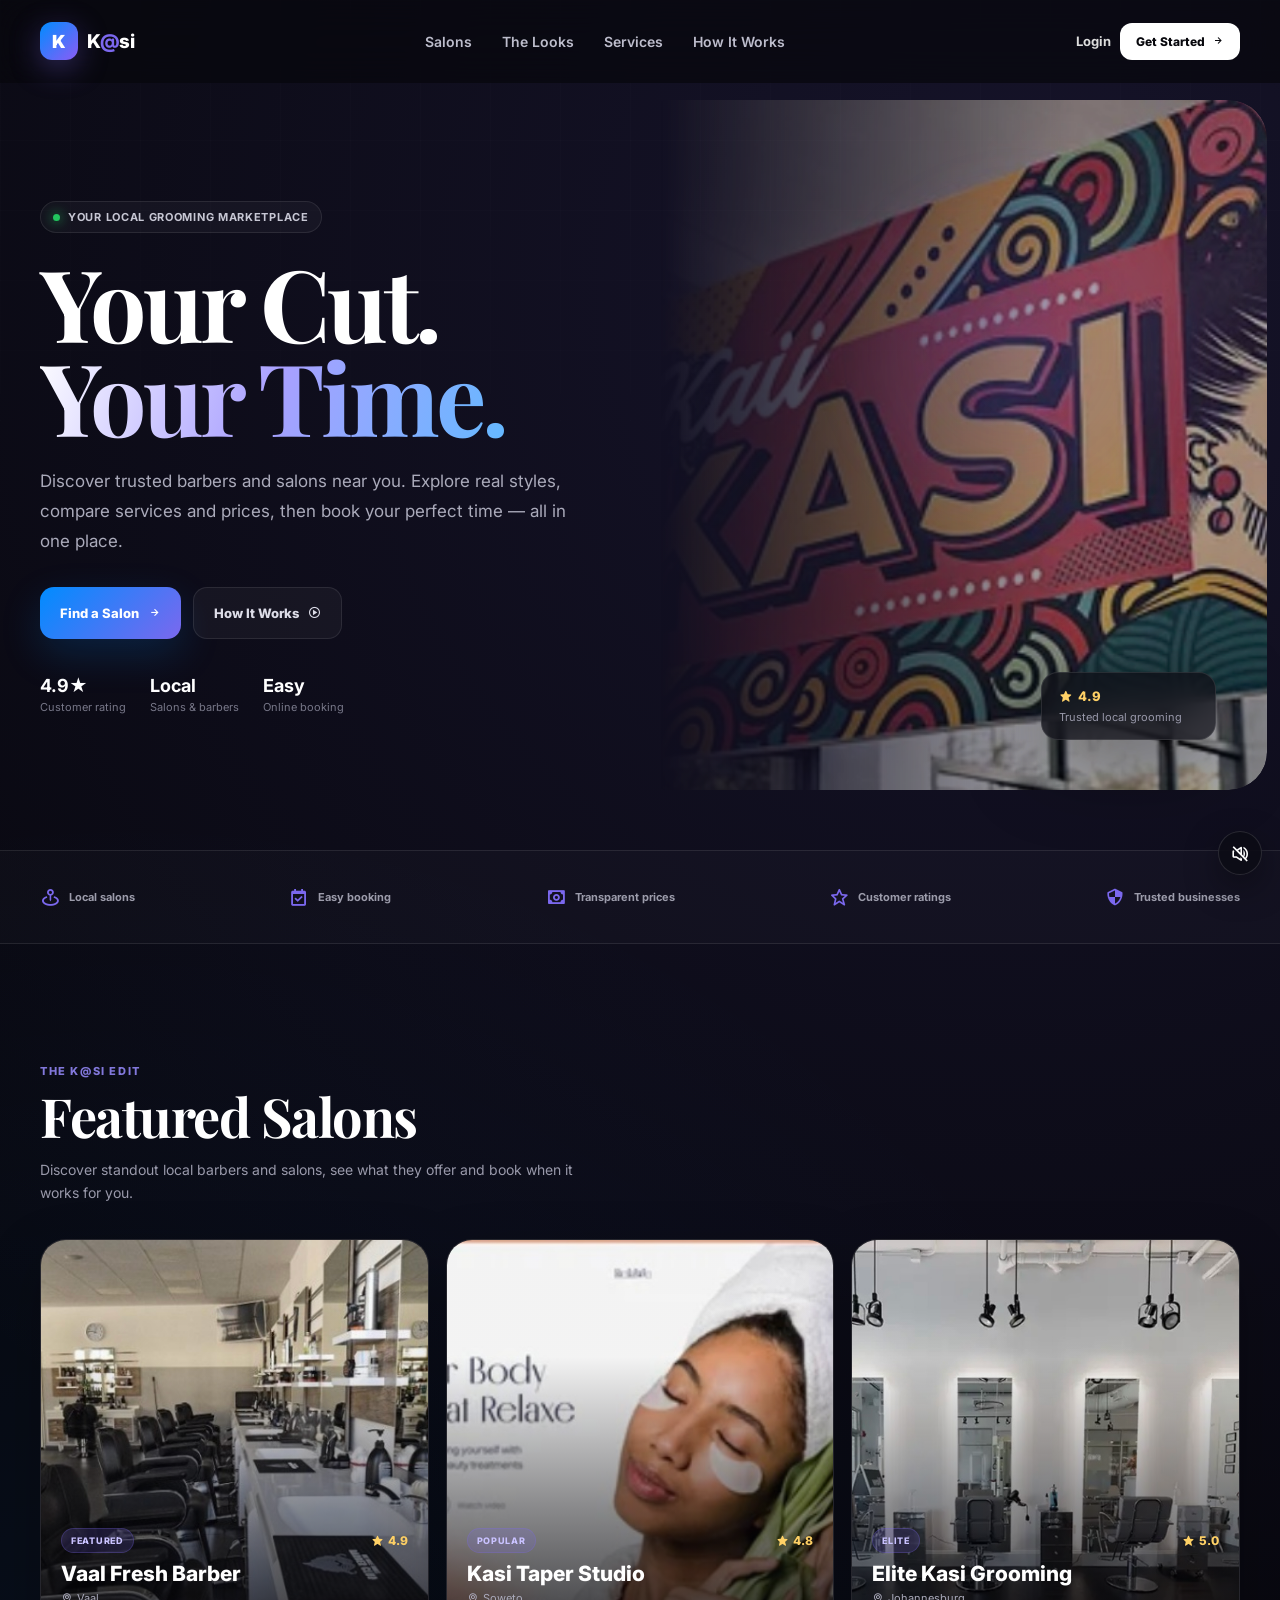
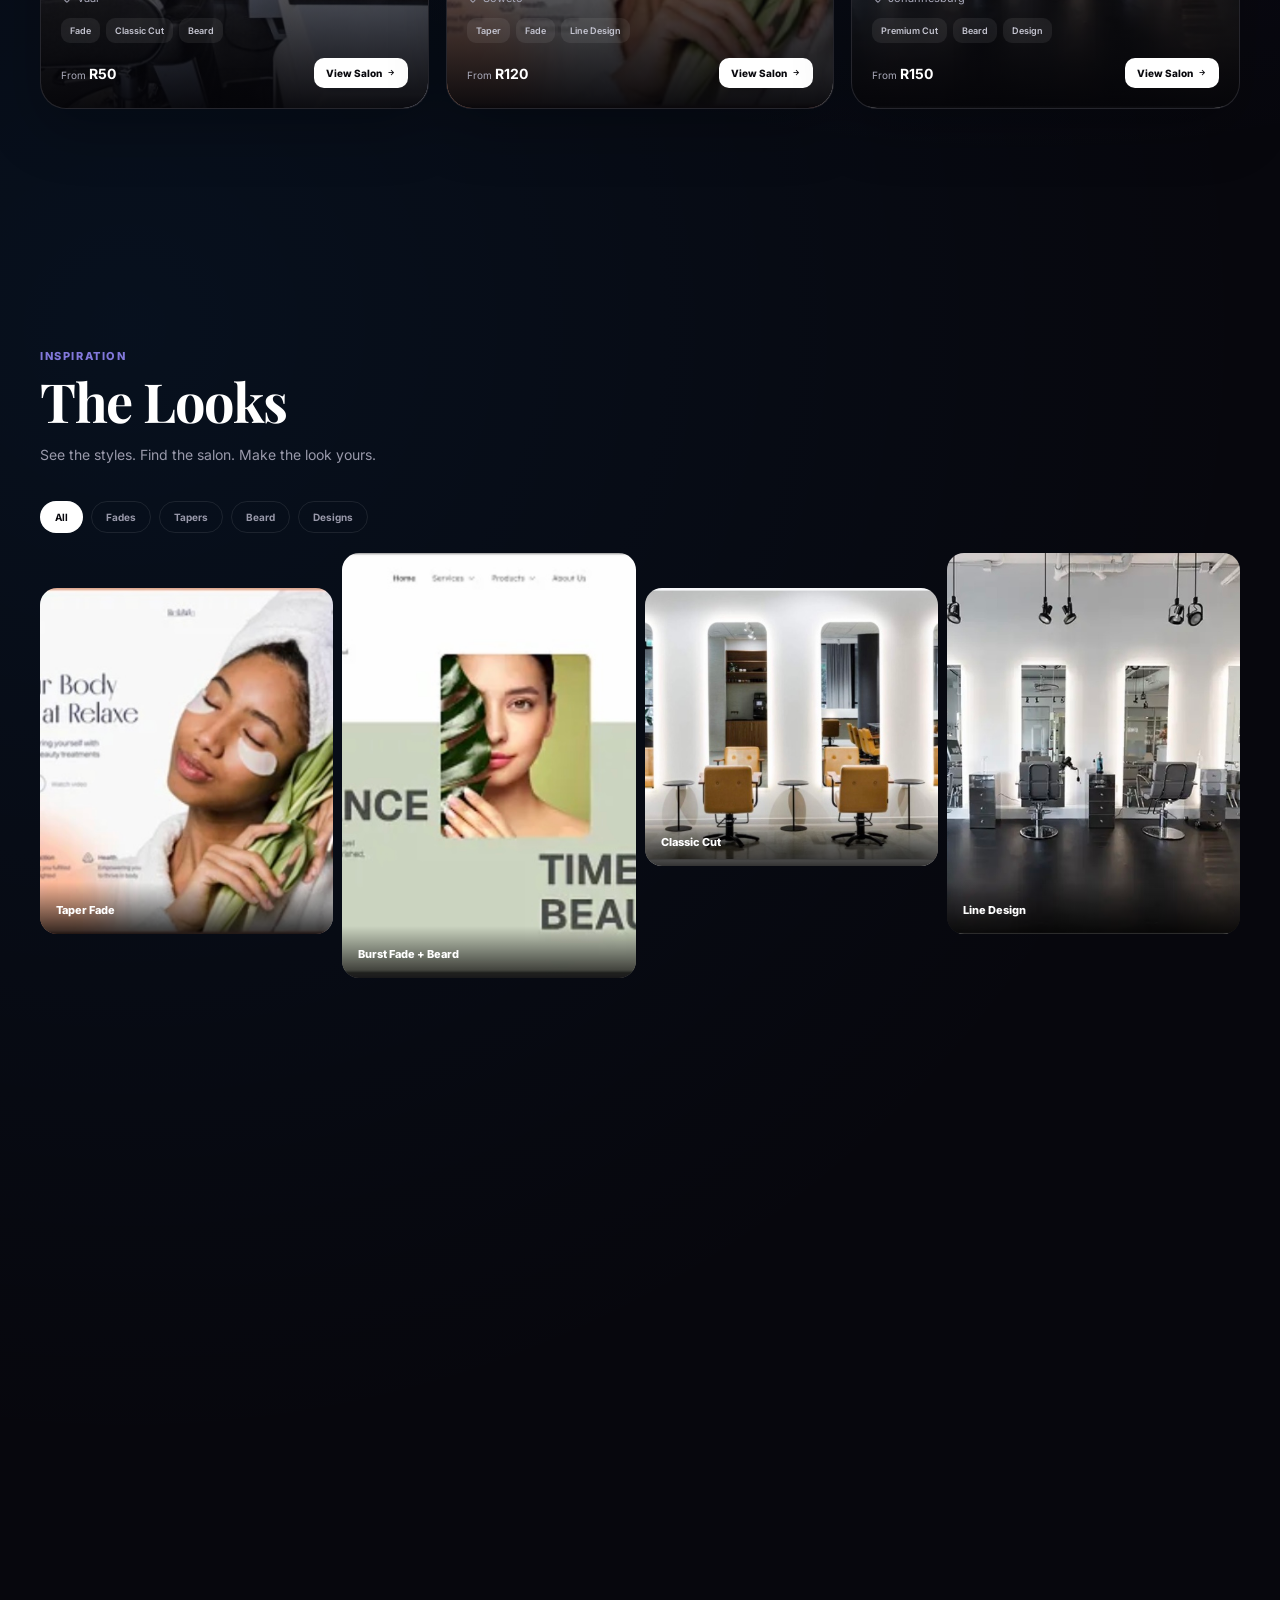
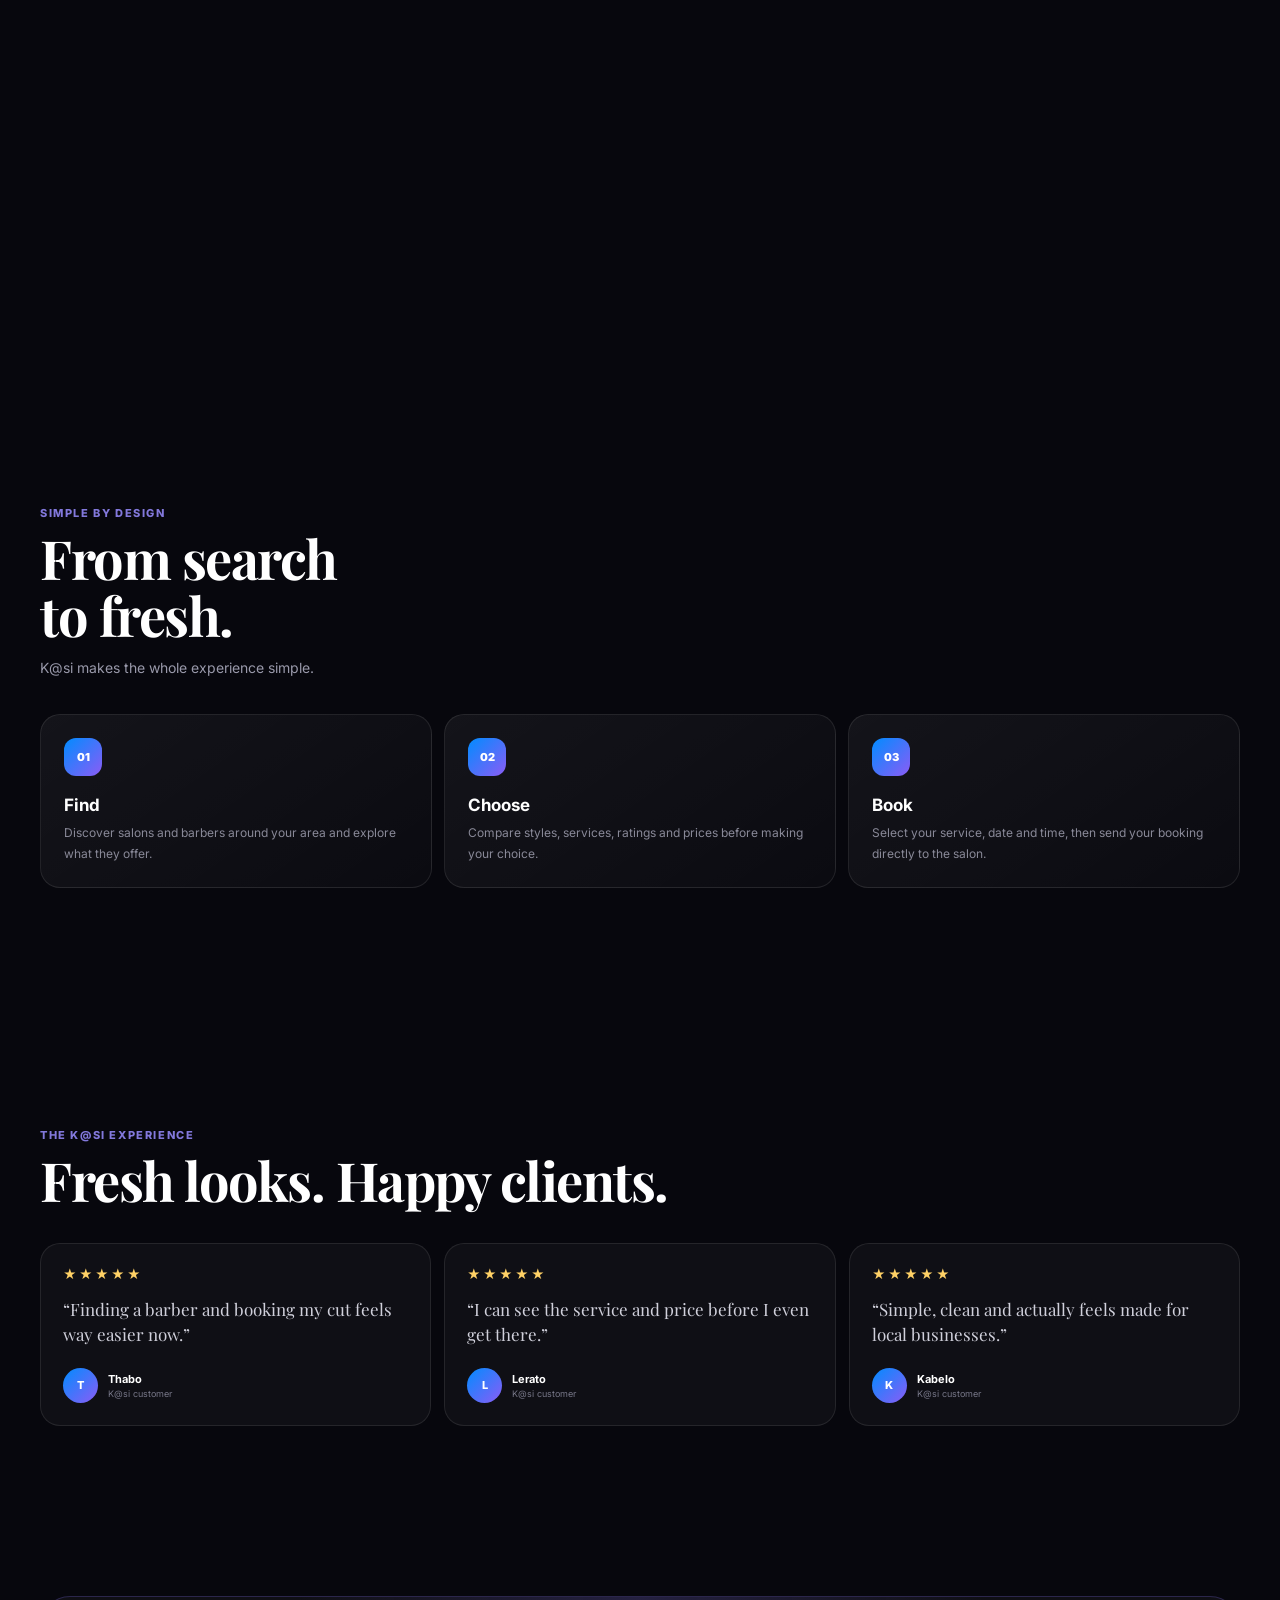
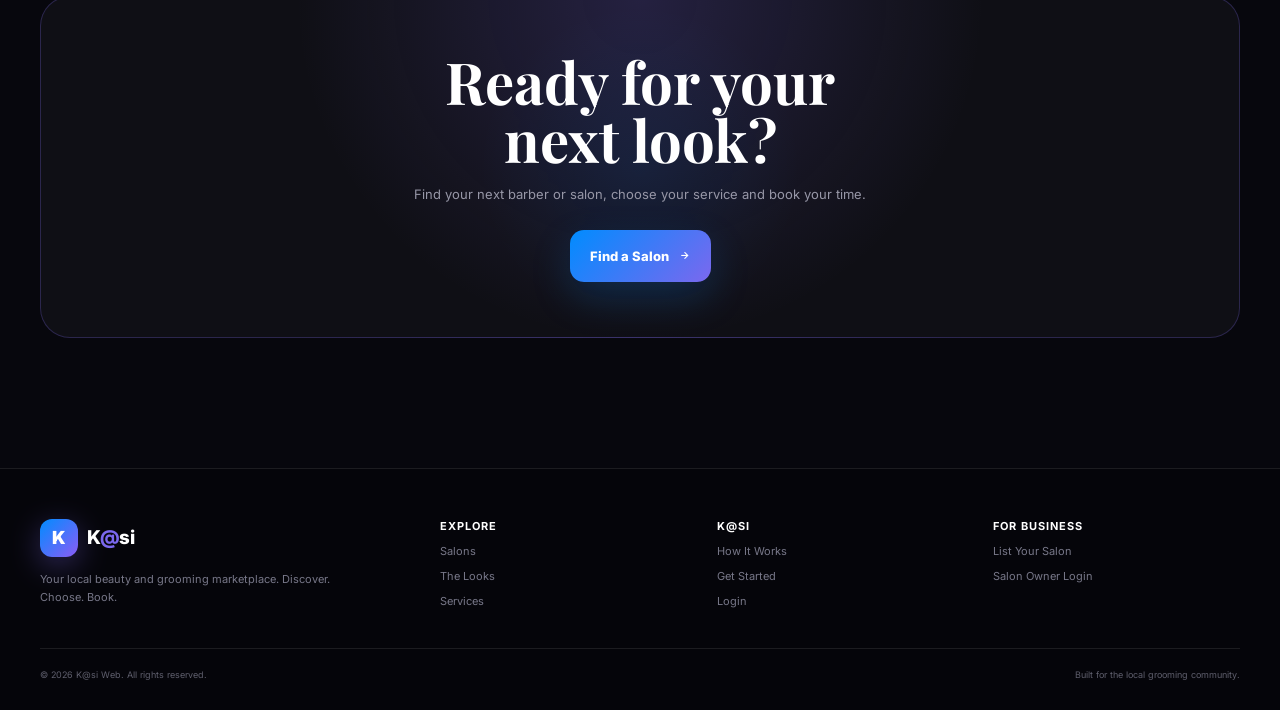
==== commit 186ef687: "Update index.html" ====
--- a/index.html
+++ b/index.html
@@ -36,8 +36,9 @@
 
         /* =========================================================
            K@SI WEB — ELITE MARKETPLACE LANDING
-           Version 3.0
+           Version 4.0
            Mobile First • PWA • Premium Grooming Marketplace
+           Elite Experience Layer Added
         ========================================================= */
 
         :root {
@@ -105,6 +106,7 @@
             position: fixed;
             inset: 0;
             pointer-events: none;
+
             background-image:
                 linear-gradient(
                     rgba(255,255,255,0.015) 1px,
@@ -115,12 +117,23 @@
                     rgba(255,255,255,0.015) 1px,
                     transparent 1px
                 );
+
             background-size: 70px 70px;
-            mask-image: linear-gradient(
-                to bottom,
-                black,
-                transparent 70%
-            );
+
+            mask-image:
+                linear-gradient(
+                    to bottom,
+                    black,
+                    transparent 70%
+                );
+
+            -webkit-mask-image:
+                linear-gradient(
+                    to bottom,
+                    black,
+                    transparent 70%
+                );
+
             z-index: -1;
         }
 
@@ -143,8 +156,10 @@
                 calc(100% - 36px),
                 var(--max-width)
             );
+
             margin: auto;
         }
+
 
         /* =========================================================
            HEADER
@@ -154,14 +169,22 @@
             position: fixed;
             top: 0;
             left: 0;
+
             width: 100%;
+
             z-index: 1000;
 
-            background: rgba(7,7,13,0.72);
-            backdrop-filter: blur(20px);
-            -webkit-backdrop-filter: blur(20px);
-
-            border-bottom: 1px solid transparent;
+            background:
+                rgba(7,7,13,0.72);
+
+            backdrop-filter:
+                blur(20px);
+
+            -webkit-backdrop-filter:
+                blur(20px);
+
+            border-bottom:
+                1px solid transparent;
 
             transition:
                 background .3s ease,
@@ -169,8 +192,11 @@
         }
 
         .header.scrolled {
-            background: rgba(7,7,13,0.92);
-            border-color: var(--border);
+            background:
+                rgba(7,7,13,0.92);
+
+            border-color:
+                var(--border);
         }
 
         .nav {
@@ -222,16 +248,20 @@
 
         .nav-links {
             display: none;
+
             align-items: center;
+
             gap: 30px;
         }
 
         .nav-links a {
             color: #bdbdcc;
+
             font-size: 14px;
             font-weight: 600;
 
-            transition: color .2s ease;
+            transition:
+                color .2s ease;
         }
 
         .nav-links a:hover {
@@ -241,6 +271,7 @@
         .nav-actions {
             display: flex;
             align-items: center;
+
             gap: 9px;
         }
 
@@ -248,12 +279,14 @@
             display: none;
 
             color: #ddd;
+
             font-size: 13px;
             font-weight: 700;
         }
 
         .nav-cta {
             display: inline-flex;
+
             align-items: center;
             gap: 7px;
 
@@ -273,9 +306,13 @@
         }
 
         .nav-cta:hover {
-            transform: translateY(-2px);
-            box-shadow: 0 10px 30px rgba(255,255,255,0.12);
-        }
+            transform:
+                translateY(-2px);
+
+            box-shadow:
+                0 10px 30px rgba(255,255,255,0.12);
+        }
+
 
         /* =========================================================
            HERO
@@ -283,6 +320,7 @@
 
         .hero {
             position: relative;
+
             min-height: 790px;
 
             padding-top: 130px;
@@ -294,7 +332,9 @@
 
         .hero-content {
             position: relative;
+
             z-index: 3;
+
             width: 100%;
         }
 
@@ -304,43 +344,60 @@
 
         .eyebrow {
             display: inline-flex;
+
             align-items: center;
             gap: 8px;
 
             padding: 8px 12px;
 
-            border: 1px solid var(--border);
+            border:
+                1px solid var(--border);
+
             border-radius: 999px;
 
-            background: rgba(255,255,255,0.035);
+            background:
+                rgba(255,255,255,0.035);
 
             color: #c7c7d4;
+
             font-size: 11px;
             font-weight: 700;
+
             letter-spacing: 0.7px;
-            text-transform: uppercase;
+
+            text-transform:
+                uppercase;
         }
 
         .eyebrow-dot {
             width: 7px;
             height: 7px;
+
             border-radius: 50%;
-            background: var(--success);
-            box-shadow: 0 0 12px var(--success);
+
+            background:
+                var(--success);
+
+            box-shadow:
+                0 0 12px var(--success);
         }
 
         .hero h1 {
             margin-top: 22px;
 
-            font-family: "Playfair Display", serif;
-
-            font-size: clamp(
-                50px,
-                13vw,
-                92px
-            );
+            font-family:
+                "Playfair Display",
+                serif;
+
+            font-size:
+                clamp(
+                    50px,
+                    13vw,
+                    92px
+                );
 
             line-height: .94;
+
             letter-spacing: -4px;
         }
 
@@ -355,6 +412,7 @@
 
             -webkit-background-clip: text;
             background-clip: text;
+
             color: transparent;
         }
 
@@ -374,17 +432,23 @@
 
             display: flex;
             flex-wrap: wrap;
+
             gap: 12px;
         }
 
         .primary-btn,
         .secondary-btn {
+            position: relative;
+
             display: inline-flex;
+
             align-items: center;
             justify-content: center;
+
             gap: 9px;
 
             min-height: 52px;
+
             padding: 0 20px;
 
             border-radius: 14px;
@@ -411,25 +475,36 @@
         }
 
         .primary-btn:hover {
-            transform: translateY(-3px);
+            transform:
+                translateY(-3px);
+
             box-shadow:
                 0 18px 50px rgba(123,104,238,0.3);
         }
 
         .secondary-btn {
-            border: 1px solid var(--border);
-            background: rgba(255,255,255,0.04);
+            border:
+                1px solid var(--border);
+
+            background:
+                rgba(255,255,255,0.04);
+
             color: #dddde8;
         }
 
         .secondary-btn:hover {
-            background: rgba(255,255,255,0.08);
-            transform: translateY(-2px);
+            background:
+                rgba(255,255,255,0.08);
+
+            transform:
+                translateY(-2px);
         }
 
         .hero-stats {
             display: flex;
+
             flex-wrap: wrap;
+
             gap: 24px;
 
             margin-top: 36px;
@@ -437,7 +512,9 @@
 
         .hero-stat {
             display: flex;
+
             flex-direction: column;
+
             gap: 4px;
         }
 
@@ -447,16 +524,22 @@
 
         .hero-stat span {
             color: var(--muted-2);
+
             font-size: 11px;
         }
 
-        /* Hero image */
+
+        /* =========================================================
+           HERO IMAGE
+        ========================================================= */
 
         .hero-visual {
             position: absolute;
+
             inset: 0;
 
             pointer-events: none;
+
             overflow: hidden;
         }
 
@@ -468,6 +551,7 @@
 
             width: 90%;
             max-width: 670px;
+
             height: 650px;
 
             object-fit: cover;
@@ -513,10 +597,9 @@
                     transparent 68%
                 );
 
-            filter: blur(15px);
-        }
-
-        /* Floating badge */
+            filter:
+                blur(15px);
+        }
 
         .hero-floating-card {
             position: absolute;
@@ -538,14 +621,18 @@
             background:
                 rgba(12,12,21,0.75);
 
-            backdrop-filter: blur(18px);
-
-            box-shadow: var(--shadow);
+            backdrop-filter:
+                blur(18px);
+
+            box-shadow:
+                var(--shadow);
         }
 
         .floating-rating {
             display: flex;
+
             align-items: center;
+
             gap: 6px;
 
             color: #ffd166;
@@ -556,17 +643,23 @@
 
         .hero-floating-card p {
             margin-top: 6px;
+
             color: #9999aa;
+
             font-size: 11px;
         }
+
 
         /* =========================================================
            TRUST BAR
         ========================================================= */
 
         .trust-bar {
-            border-top: 1px solid var(--border);
-            border-bottom: 1px solid var(--border);
+            border-top:
+                1px solid var(--border);
+
+            border-bottom:
+                1px solid var(--border);
 
             background:
                 rgba(255,255,255,0.018);
@@ -576,10 +669,13 @@
             min-height: 92px;
 
             display: flex;
+
             align-items: center;
+
             justify-content: space-between;
 
             gap: 20px;
+
             overflow-x: auto;
 
             scrollbar-width: none;
@@ -593,12 +689,15 @@
             flex: 0 0 auto;
 
             display: flex;
+
             align-items: center;
+
             gap: 9px;
 
             color: #9c9cab;
 
             font-size: 11px;
+
             font-weight: 700;
 
             white-space: nowrap;
@@ -606,8 +705,10 @@
 
         .trust-item i {
             color: var(--primary);
+
             font-size: 20px;
         }
+
 
         /* =========================================================
            SECTION SYSTEM
@@ -629,18 +730,29 @@
             color: #8278db;
 
             font-size: 11px;
+
             font-weight: 800;
 
             letter-spacing: 1.6px;
-            text-transform: uppercase;
+
+            text-transform:
+                uppercase;
         }
 
         .section-title {
             margin-top: 10px;
 
-            font-family: "Playfair Display", serif;
-
-            font-size: clamp(34px, 7vw, 54px);
+            font-family:
+                "Playfair Display",
+                serif;
+
+            font-size:
+                clamp(
+                    34px,
+                    7vw,
+                    54px
+                );
+
             line-height: 1.05;
 
             letter-spacing: -1.5px;
@@ -654,8 +766,10 @@
             color: #9999aa;
 
             font-size: 14px;
+
             line-height: 1.7;
         }
+
 
         /* =========================================================
            FEATURED SALONS
@@ -663,7 +777,9 @@
 
         .salon-grid {
             display: grid;
+
             grid-template-columns: 1fr;
+
             gap: 17px;
         }
 
@@ -677,9 +793,11 @@
             border:
                 1px solid var(--border);
 
-            border-radius: var(--radius-lg);
-
-            background: #101018;
+            border-radius:
+                var(--radius-lg);
+
+            background:
+                #101018;
 
             box-shadow:
                 0 20px 55px rgba(0,0,0,.25);
@@ -687,16 +805,51 @@
             transition:
                 transform .3s ease,
                 border-color .3s ease;
+
+            transform-style:
+                preserve-3d;
         }
 
         .salon-card:hover {
-            transform: translateY(-6px);
+            transform:
+                translateY(-6px);
+
             border-color:
                 rgba(123,104,238,.35);
         }
 
+        .salon-card::before {
+            content: "";
+
+            position: absolute;
+
+            inset: 0;
+
+            z-index: 1;
+
+            pointer-events: none;
+
+            background:
+                radial-gradient(
+                    circle at var(--mouse-x,50%)
+                    var(--mouse-y,50%),
+                    rgba(255,255,255,.12),
+                    transparent 35%
+                );
+
+            opacity: 0;
+
+            transition:
+                opacity .25s ease;
+        }
+
+        .salon-card.kasi-tilting::before {
+            opacity: 1;
+        }
+
         .salon-image {
             position: absolute;
+
             inset: 0;
 
             width: 100%;
@@ -704,17 +857,20 @@
 
             object-fit: cover;
 
-            transition: transform .5s ease;
+            transition:
+                transform .5s ease;
         }
 
         .salon-card:hover .salon-image {
-            transform: scale(1.05);
+            transform:
+                scale(1.05);
         }
 
         .salon-card::after {
             content: "";
 
             position: absolute;
+
             inset: 0;
 
             background:
@@ -738,7 +894,9 @@
 
         .salon-top {
             display: flex;
+
             align-items: center;
+
             justify-content: space-between;
 
             margin-bottom: 8px;
@@ -758,36 +916,46 @@
             color: #c9c2ff;
 
             font-size: 9px;
+
             font-weight: 800;
 
-            text-transform: uppercase;
+            text-transform:
+                uppercase;
+
             letter-spacing: .7px;
         }
 
         .rating {
             display: flex;
+
             align-items: center;
+
             gap: 4px;
 
             color: #ffd166;
 
             font-size: 12px;
+
             font-weight: 800;
         }
 
         .salon-name {
             font-size: 21px;
+
             font-weight: 800;
         }
 
         .salon-location {
             display: flex;
+
             align-items: center;
+
             gap: 5px;
 
             margin-top: 5px;
 
             color: #aaaabb;
+
             font-size: 11px;
         }
 
@@ -795,6 +963,7 @@
             margin-top: 13px;
 
             display: flex;
+
             gap: 6px;
 
             overflow: hidden;
@@ -813,6 +982,7 @@
             color: #c5c5d1;
 
             font-size: 9px;
+
             font-weight: 600;
         }
 
@@ -820,23 +990,31 @@
             margin-top: 15px;
 
             display: flex;
+
             align-items: center;
+
             justify-content: space-between;
         }
 
         .price {
             color: #aaaaba;
+
             font-size: 10px;
         }
 
         .price strong {
             color: #fff;
+
             font-size: 14px;
         }
 
         .card-btn {
+            position: relative;
+
             display: inline-flex;
+
             align-items: center;
+
             gap: 4px;
 
             padding: 9px 12px;
@@ -844,18 +1022,24 @@
             border-radius: 10px;
 
             background: #fff;
+
             color: #08080d;
 
             font-size: 10px;
+
             font-weight: 800;
-        }
+
+            overflow: hidden;
+        }
+
 
         /* =========================================================
-           LOOKS / PORTFOLIO
+           LOOKS
         ========================================================= */
 
         .look-filters {
             display: flex;
+
             gap: 8px;
 
             margin-bottom: 20px;
@@ -870,25 +1054,33 @@
         }
 
         .look-filter {
+            position: relative;
+
             flex: 0 0 auto;
 
-            border: 1px solid var(--border);
+            border:
+                1px solid var(--border);
 
             border-radius: 999px;
 
             padding: 9px 14px;
 
             background: transparent;
+
             color: #9999aa;
 
             cursor: pointer;
 
             font-size: 10px;
+
             font-weight: 700;
+
+            overflow: hidden;
         }
 
         .look-filter.active {
             background: #fff;
+
             color: #07070d;
         }
 
@@ -906,7 +1098,8 @@
 
             overflow: hidden;
 
-            aspect-ratio: 1 / 1.18;
+            aspect-ratio:
+                1 / 1.18;
 
             border-radius: 17px;
 
@@ -914,31 +1107,38 @@
         }
 
         .look:nth-child(2) {
-            aspect-ratio: 1 / 1.45;
+            aspect-ratio:
+                1 / 1.45;
         }
 
         .look:nth-child(3) {
-            aspect-ratio: 1 / .95;
+            aspect-ratio:
+                1 / .95;
         }
 
         .look:nth-child(4) {
-            aspect-ratio: 1 / 1.3;
+            aspect-ratio:
+                1 / 1.3;
         }
 
         .look img {
             width: 100%;
             height: 100%;
+
             object-fit: cover;
 
-            transition: transform .5s ease;
+            transition:
+                transform .5s ease;
         }
 
         .look:hover img {
-            transform: scale(1.06);
+            transform:
+                scale(1.06);
         }
 
         .look-overlay {
             position: absolute;
+
             left: 0;
             right: 0;
             bottom: 0;
@@ -954,8 +1154,10 @@
 
         .look-overlay span {
             font-size: 11px;
+
             font-weight: 800;
         }
+
 
         /* =========================================================
            SERVICES
@@ -963,24 +1165,30 @@
 
         .services-layout {
             display: grid;
+
             gap: 25px;
         }
 
         .services-list {
             display: grid;
+
             gap: 9px;
         }
 
         .service-row {
             display: flex;
+
             align-items: center;
+
             justify-content: space-between;
 
             gap: 15px;
 
             padding: 17px;
 
-            border: 1px solid var(--border);
+            border:
+                1px solid var(--border);
+
             border-radius: 16px;
 
             background:
@@ -1001,7 +1209,9 @@
 
         .service-info {
             display: flex;
+
             align-items: center;
+
             gap: 13px;
         }
 
@@ -1010,6 +1220,7 @@
             height: 40px;
 
             display: grid;
+
             place-items: center;
 
             flex: 0 0 auto;
@@ -1060,12 +1271,15 @@
             min-height: 330px;
 
             display: flex;
+
             flex-direction: column;
+
             justify-content: flex-end;
 
             padding: 26px;
 
-            border-radius: var(--radius-lg);
+            border-radius:
+                var(--radius-lg);
 
             overflow: hidden;
 
@@ -1078,7 +1292,8 @@
                     #0c0c13
                 );
 
-            border: 1px solid var(--border);
+            border:
+                1px solid var(--border);
         }
 
         .service-feature::before {
@@ -1110,7 +1325,8 @@
 
             font-size: 95px;
 
-            color: rgba(255,255,255,.045);
+            color:
+                rgba(255,255,255,.045);
         }
 
         .service-feature h3 {
@@ -1123,6 +1339,7 @@
                 serif;
 
             font-size: 30px;
+
             line-height: 1.1;
         }
 
@@ -1134,8 +1351,10 @@
             color: #9191a0;
 
             font-size: 12px;
+
             line-height: 1.7;
         }
+
 
         /* =========================================================
            HOW IT WORKS
@@ -1143,6 +1362,7 @@
 
         .steps {
             display: grid;
+
             gap: 12px;
         }
 
@@ -1151,7 +1371,9 @@
 
             padding: 23px;
 
-            border: 1px solid var(--border);
+            border:
+                1px solid var(--border);
+
             border-radius: 20px;
 
             background:
@@ -1164,6 +1386,7 @@
 
         .step-number {
             display: inline-grid;
+
             place-items: center;
 
             width: 38px;
@@ -1179,11 +1402,13 @@
                 );
 
             font-size: 11px;
+
             font-weight: 900;
         }
 
         .step h3 {
             margin-top: 19px;
+
             font-size: 17px;
         }
 
@@ -1193,8 +1418,10 @@
             color: #898998;
 
             font-size: 12px;
+
             line-height: 1.7;
         }
+
 
         /* =========================================================
            REVIEWS
@@ -1202,13 +1429,16 @@
 
         .reviews-grid {
             display: grid;
+
             gap: 13px;
         }
 
         .review {
             padding: 22px;
 
-            border: 1px solid var(--border);
+            border:
+                1px solid var(--border);
+
             border-radius: 20px;
 
             background:
@@ -1217,7 +1447,9 @@
 
         .review-stars {
             color: #ffd166;
+
             font-size: 13px;
+
             letter-spacing: 2px;
         }
 
@@ -1231,6 +1463,7 @@
                 serif;
 
             font-size: 17px;
+
             line-height: 1.5;
         }
 
@@ -1238,7 +1471,9 @@
             margin-top: 20px;
 
             display: flex;
+
             align-items: center;
+
             gap: 10px;
         }
 
@@ -1247,6 +1482,7 @@
             height: 35px;
 
             display: grid;
+
             place-items: center;
 
             border-radius: 50%;
@@ -1259,11 +1495,13 @@
                 );
 
             font-size: 11px;
+
             font-weight: 800;
         }
 
         .review-user strong {
             display: block;
+
             font-size: 11px;
         }
 
@@ -1276,6 +1514,7 @@
 
             font-size: 9px;
         }
+
 
         /* =========================================================
            FINAL CTA
@@ -1287,6 +1526,7 @@
 
         .cta-box {
             position: relative;
+
             overflow: hidden;
 
             padding: 55px 25px;
@@ -1318,7 +1558,8 @@
             left: 50%;
             top: 50%;
 
-            transform: translate(-50%,-50%);
+            transform:
+                translate(-50%,-50%);
 
             border-radius: 50%;
 
@@ -1334,6 +1575,7 @@
 
         .cta-box > * {
             position: relative;
+
             z-index: 2;
         }
 
@@ -1343,7 +1585,11 @@
                 serif;
 
             font-size:
-                clamp(34px, 8vw, 58px);
+                clamp(
+                    34px,
+                    8vw,
+                    58px
+                );
 
             line-height: 1;
         }
@@ -1356,19 +1602,22 @@
             color: #9797a7;
 
             font-size: 13px;
+
             line-height: 1.7;
         }
 
         .cta-box .primary-btn {
             margin-top: 25px;
         }
+
 
         /* =========================================================
            FOOTER
         ========================================================= */
 
         footer {
-            border-top: 1px solid var(--border);
+            border-top:
+                1px solid var(--border);
 
             padding: 50px 0 30px;
 
@@ -1378,6 +1627,7 @@
 
         .footer-grid {
             display: grid;
+
             gap: 30px;
         }
 
@@ -1389,13 +1639,16 @@
             color: #777788;
 
             font-size: 11px;
+
             line-height: 1.7;
         }
 
         .footer-column h4 {
             font-size: 11px;
 
-            text-transform: uppercase;
+            text-transform:
+                uppercase;
+
             letter-spacing: 1px;
         }
 
@@ -1408,7 +1661,8 @@
 
             font-size: 11px;
 
-            transition: color .2s ease;
+            transition:
+                color .2s ease;
         }
 
         .footer-column a:hover {
@@ -1417,18 +1671,23 @@
 
         .footer-bottom {
             margin-top: 40px;
+
             padding-top: 20px;
 
-            border-top: 1px solid var(--border);
+            border-top:
+                1px solid var(--border);
 
             display: flex;
+
             flex-direction: column;
+
             gap: 10px;
 
             color: #5e5e6c;
 
             font-size: 9px;
         }
+
 
         /* =========================================================
            MOBILE BOTTOM NAV
@@ -1455,8 +1714,11 @@
             background:
                 rgba(12,12,20,.88);
 
-            backdrop-filter: blur(22px);
-            -webkit-backdrop-filter: blur(22px);
+            backdrop-filter:
+                blur(22px);
+
+            -webkit-backdrop-filter:
+                blur(22px);
 
             box-shadow:
                 0 15px 50px rgba(0,0,0,.45);
@@ -1466,8 +1728,11 @@
             flex: 1;
 
             display: flex;
+
             flex-direction: column;
+
             align-items: center;
+
             gap: 3px;
 
             padding: 8px 4px;
@@ -1475,6 +1740,7 @@
             color: #777788;
 
             font-size: 8px;
+
             font-weight: 700;
         }
 
@@ -1489,6 +1755,7 @@
         .mobile-nav a.active i {
             color: var(--primary);
         }
+
 
         /* =========================================================
            REVEAL ANIMATION
@@ -1496,7 +1763,9 @@
 
         .reveal {
             opacity: 0;
-            transform: translateY(25px);
+
+            transform:
+                translateY(25px);
 
             transition:
                 opacity .7s ease,
@@ -1505,8 +1774,440 @@
 
         .reveal.visible {
             opacity: 1;
-            transform: translateY(0);
-        }
+
+            transform:
+                translateY(0);
+        }
+
+
+        /* =========================================================
+           ELITE EXPERIENCE — SCROLL PROGRESS
+        ========================================================= */
+
+        #kasiScrollProgress {
+            position: fixed;
+
+            top: 0;
+            left: 0;
+
+            width: 0%;
+            height: 3px;
+
+            z-index: 5000;
+
+            background:
+                linear-gradient(
+                    90deg,
+                    #008cff,
+                    #7b68ee,
+                    #a78bfa
+                );
+
+            box-shadow:
+                0 0 14px rgba(123,104,238,.75);
+
+            pointer-events: none;
+        }
+
+
+        /* =========================================================
+           ELITE EXPERIENCE — CURSOR GLOW
+        ========================================================= */
+
+        #kasiCursorGlow {
+            position: fixed;
+
+            width: 230px;
+            height: 230px;
+
+            left: 0;
+            top: 0;
+
+            border-radius: 50%;
+
+            pointer-events: none;
+
+            z-index: 1;
+
+            background:
+                radial-gradient(
+                    circle,
+                    rgba(123,104,238,.08),
+                    rgba(0,140,255,.025) 40%,
+                    transparent 70%
+                );
+
+            transform:
+                translate(-50%,-50%);
+
+            opacity: 0;
+
+            transition:
+                opacity .3s ease;
+        }
+
+
+        /* =========================================================
+           ELITE EXPERIENCE — SOUND
+        ========================================================= */
+
+        #kasiSoundToggle {
+            position: fixed;
+
+            right: 18px;
+            bottom: 92px;
+
+            width: 44px;
+            height: 44px;
+
+            display: grid;
+
+            place-items: center;
+
+            z-index: 4500;
+
+            border:
+                1px solid rgba(255,255,255,.12);
+
+            border-radius: 50%;
+
+            background:
+                rgba(12,12,20,.82);
+
+            color: #fff;
+
+            backdrop-filter:
+                blur(18px);
+
+            -webkit-backdrop-filter:
+                blur(18px);
+
+            box-shadow:
+                0 12px 35px rgba(0,0,0,.4);
+
+            cursor: pointer;
+
+            transition:
+                transform .25s ease,
+                background .25s ease,
+                border-color .25s ease;
+        }
+
+        #kasiSoundToggle:hover {
+            transform:
+                scale(1.08);
+
+            background:
+                rgba(123,104,238,.18);
+
+            border-color:
+                rgba(123,104,238,.4);
+        }
+
+        #kasiSoundToggle i {
+            font-size: 19px;
+        }
+
+        #kasiSoundToggle.active {
+            box-shadow:
+                0 0 0 1px rgba(123,104,238,.2),
+                0 0 25px rgba(123,104,238,.25);
+        }
+
+
+        /* =========================================================
+           MAGNETIC
+        ========================================================= */
+
+        .kasi-magnetic {
+            transition:
+                transform .2s cubic-bezier(.2,.8,.2,1),
+                box-shadow .25s ease;
+        }
+
+
+        /* =========================================================
+           RIPPLE
+        ========================================================= */
+
+        .kasi-ripple {
+            position: relative;
+
+            overflow: hidden;
+        }
+
+        .kasi-ripple-wave {
+            position: absolute;
+
+            width: 10px;
+            height: 10px;
+
+            border-radius: 50%;
+
+            pointer-events: none;
+
+            background:
+                rgba(255,255,255,.45);
+
+            transform:
+                translate(-50%,-50%)
+                scale(0);
+
+            animation:
+                kasiRipple .65s ease-out forwards;
+        }
+
+        @keyframes kasiRipple {
+
+            to {
+                transform:
+                    translate(-50%,-50%)
+                    scale(18);
+
+                opacity: 0;
+            }
+
+        }
+
+
+        /* =========================================================
+           LIGHTBOX
+        ========================================================= */
+
+        #kasiLightbox {
+            position: fixed;
+
+            inset: 0;
+
+            z-index: 6000;
+
+            display: flex;
+
+            align-items: center;
+
+            justify-content: center;
+
+            padding: 25px;
+
+            background:
+                rgba(3,3,8,.94);
+
+            backdrop-filter:
+                blur(20px);
+
+            -webkit-backdrop-filter:
+                blur(20px);
+
+            opacity: 0;
+
+            visibility: hidden;
+
+            transition:
+                opacity .3s ease,
+                visibility .3s ease;
+        }
+
+        #kasiLightbox.open {
+            opacity: 1;
+
+            visibility: visible;
+        }
+
+        #kasiLightbox img {
+            max-width:
+                min(100%, 1000px);
+
+            max-height: 85vh;
+
+            object-fit: contain;
+
+            border-radius: 20px;
+
+            box-shadow:
+                0 30px 100px rgba(0,0,0,.65);
+
+            transform:
+                scale(.94);
+
+            transition:
+                transform .35s ease;
+        }
+
+        #kasiLightbox.open img {
+            transform:
+                scale(1);
+        }
+
+        #kasiLightboxClose {
+            position: absolute;
+
+            top: 22px;
+            right: 22px;
+
+            width: 45px;
+            height: 45px;
+
+            display: grid;
+
+            place-items: center;
+
+            border:
+                1px solid rgba(255,255,255,.12);
+
+            border-radius: 50%;
+
+            background:
+                rgba(255,255,255,.07);
+
+            color: #fff;
+
+            cursor: pointer;
+
+            font-size: 23px;
+        }
+
+        #kasiLightboxLabel {
+            position: absolute;
+
+            left: 50%;
+            bottom: 25px;
+
+            transform:
+                translateX(-50%);
+
+            padding: 9px 15px;
+
+            border:
+                1px solid rgba(255,255,255,.1);
+
+            border-radius: 999px;
+
+            background:
+                rgba(255,255,255,.06);
+
+            color: #ddd;
+
+            font-size: 11px;
+
+            font-weight: 700;
+
+            backdrop-filter:
+                blur(15px);
+        }
+
+
+        /* =========================================================
+           BACK TO TOP
+        ========================================================= */
+
+        #kasiBackTop {
+            position: fixed;
+
+            right: 18px;
+            bottom: 145px;
+
+            width: 42px;
+            height: 42px;
+
+            display: grid;
+
+            place-items: center;
+
+            z-index: 4000;
+
+            border:
+                1px solid rgba(255,255,255,.1);
+
+            border-radius: 13px;
+
+            background:
+                rgba(12,12,20,.8);
+
+            color: #fff;
+
+            cursor: pointer;
+
+            opacity: 0;
+
+            visibility: hidden;
+
+            transform:
+                translateY(10px);
+
+            transition:
+                opacity .3s ease,
+                visibility .3s ease,
+                transform .3s ease;
+        }
+
+        #kasiBackTop.visible {
+            opacity: 1;
+
+            visibility: visible;
+
+            transform:
+                translateY(0);
+        }
+
+        #kasiBackTop:hover {
+            background:
+                rgba(123,104,238,.18);
+        }
+
+
+        /* =========================================================
+           TOAST
+        ========================================================= */
+
+        #kasiToast {
+            position: fixed;
+
+            left: 50%;
+            bottom: 30px;
+
+            z-index: 7000;
+
+            transform:
+                translate(-50%,20px);
+
+            padding: 11px 16px;
+
+            border:
+                1px solid rgba(255,255,255,.1);
+
+            border-radius: 999px;
+
+            background:
+                rgba(12,12,20,.9);
+
+            color: #ddd;
+
+            font-size: 11px;
+
+            font-weight: 700;
+
+            backdrop-filter:
+                blur(18px);
+
+            opacity: 0;
+
+            visibility: hidden;
+
+            transition:
+                opacity .3s ease,
+                transform .3s ease,
+                visibility .3s ease;
+        }
+
+        #kasiToast.show {
+            opacity: 1;
+
+            visibility: visible;
+
+            transform:
+                translate(-50%,0);
+        }
+
 
         /* =========================================================
            TABLET
@@ -1515,10 +2216,11 @@
         @media (min-width: 650px) {
 
             .container {
-                width: min(
-                    calc(100% - 50px),
-                    var(--max-width)
-                );
+                width:
+                    min(
+                        calc(100% - 50px),
+                        var(--max-width)
+                    );
             }
 
             .nav-links {
@@ -1545,6 +2247,7 @@
             .looks-grid {
                 grid-template-columns:
                     repeat(4, 1fr);
+
                 align-items: start;
             }
 
@@ -1556,6 +2259,7 @@
             .services-layout {
                 grid-template-columns:
                     1.2fr .8fr;
+
                 align-items: stretch;
             }
 
@@ -1576,13 +2280,24 @@
 
             .footer-bottom {
                 flex-direction: row;
-                justify-content: space-between;
+
+                justify-content:
+                    space-between;
             }
 
             .mobile-nav {
                 display: none;
             }
-        }
+
+            #kasiSoundToggle {
+                bottom: 25px;
+            }
+
+            #kasiBackTop {
+                bottom: 80px;
+            }
+        }
+
 
         /* =========================================================
            DESKTOP
@@ -1591,10 +2306,11 @@
         @media (min-width: 1000px) {
 
             .container {
-                width: min(
-                    calc(100% - 80px),
-                    var(--max-width)
-                );
+                width:
+                    min(
+                        calc(100% - 80px),
+                        var(--max-width)
+                    );
             }
 
             .nav {
@@ -1603,6 +2319,7 @@
 
             .hero {
                 min-height: 850px;
+
                 padding-top: 130px;
             }
 
@@ -1612,9 +2329,11 @@
 
             .hero-image {
                 right: -3%;
+
                 top: 100px;
 
                 width: 610px;
+
                 height: 690px;
 
                 opacity: .65;
@@ -1636,6 +2355,7 @@
 
             .hero-glow {
                 right: 5%;
+
                 top: 150px;
             }
 
@@ -1661,6 +2381,11 @@
             }
         }
 
+
+        /* =========================================================
+           LARGE DESKTOP
+        ========================================================= */
+
         @media (min-width: 1200px) {
 
             .hero h1 {
@@ -1669,24 +2394,145 @@
 
             .hero-image {
                 right: 1%;
+
                 width: 640px;
             }
         }
 
+
+        /* =========================================================
+           MOBILE ELITE ADJUSTMENTS
+        ========================================================= */
+
+        @media (max-width: 649px) {
+
+            #kasiCursorGlow {
+                display: none;
+            }
+
+            #kasiSoundToggle {
+                right: 17px;
+
+                bottom: 82px;
+
+                width: 40px;
+                height: 40px;
+            }
+
+            #kasiBackTop {
+                right: 17px;
+
+                bottom: 132px;
+
+                width: 39px;
+                height: 39px;
+            }
+
+        }
+
+
+        /* =========================================================
+           REDUCED MOTION
+        ========================================================= */
+
+        @media (prefers-reduced-motion: reduce) {
+
+            *,
+            *::before,
+            *::after {
+                scroll-behavior: auto !important;
+
+                animation-duration:
+                    .01ms !important;
+
+                animation-iteration-count:
+                    1 !important;
+
+                transition-duration:
+                    .01ms !important;
+            }
+
+        }
+
     </style>
 </head>
 
+
 <body>
+
+    <!-- =========================================================
+         ELITE EXPERIENCE CONTROLS
+    ========================================================= -->
+
+    <div id="kasiScrollProgress"></div>
+
+    <div id="kasiCursorGlow"></div>
+
+    <button
+        id="kasiSoundToggle"
+        type="button"
+        aria-label="Enable interface sounds"
+        title="Interface sound"
+    >
+        <i class="bx bx-volume-mute"></i>
+    </button>
+
+    <button
+        id="kasiBackTop"
+        type="button"
+        aria-label="Back to top"
+    >
+        <i class="bx bx-up-arrow-alt"></i>
+    </button>
+
+    <div id="kasiToast"></div>
+
+
+    <!-- =========================================================
+         IMAGE LIGHTBOX
+    ========================================================= -->
+
+    <div
+        id="kasiLightbox"
+        role="dialog"
+        aria-modal="true"
+        aria-label="Image preview"
+    >
+
+        <button
+            id="kasiLightboxClose"
+            type="button"
+            aria-label="Close image"
+        >
+            <i class="bx bx-x"></i>
+        </button>
+
+        <img
+            id="kasiLightboxImage"
+            src=""
+            alt=""
+        >
+
+        <div id="kasiLightboxLabel"></div>
+
+    </div>
+
 
     <!-- =========================================================
          HEADER
     ========================================================= -->
 
-    <header class="header" id="header">
+    <header
+        class="header"
+        id="header"
+    >
 
         <div class="container nav">
 
-            <a href="index.html" class="brand">
+            <a
+                href="index.html"
+                class="brand"
+            >
 
                 <div class="brand-mark">
                     K
@@ -1698,6 +2544,7 @@
 
             </a>
 
+
             <nav class="nav-links">
 
                 <a href="#salons">
@@ -1717,6 +2564,7 @@
                 </a>
 
             </nav>
+
 
             <div class="nav-actions">
 
@@ -1732,6 +2580,7 @@
                     class="nav-cta"
                 >
                     Get Started
+
                     <i class="bx bx-right-arrow-alt"></i>
                 </a>
 
@@ -1743,10 +2592,15 @@
 
 
     <!-- =========================================================
-         HERO
+         MAIN
     ========================================================= -->
 
     <main>
+
+
+        <!-- =====================================================
+             HERO
+        ====================================================== -->
 
         <section class="hero">
 
@@ -1760,11 +2614,15 @@
 
                 <div class="hero-glow"></div>
 
+
                 <div class="hero-floating-card">
 
                     <div class="floating-rating">
+
                         <i class="bx bxs-star"></i>
+
                         4.9
+
                     </div>
 
                     <p>
@@ -1775,6 +2633,7 @@
 
             </div>
 
+
             <div class="container hero-content">
 
                 <div class="hero-copy">
@@ -1786,6 +2645,7 @@
                         Your local grooming marketplace
 
                     </div>
+
 
                     <h1>
 
@@ -1798,6 +2658,7 @@
 
                     </h1>
 
+
                     <p class="hero-description">
 
                         Discover trusted barbers and salons near you.
@@ -1805,6 +2666,7 @@
                         then book your perfect time — all in one place.
 
                     </p>
+
 
                     <div class="hero-actions">
 
@@ -1819,6 +2681,7 @@
 
                         </a>
 
+
                         <a
                             href="#how"
                             class="secondary-btn"
@@ -1832,6 +2695,7 @@
 
                     </div>
 
+
                     <div class="hero-stats">
 
                         <div class="hero-stat">
@@ -1846,6 +2710,7 @@
 
                         </div>
 
+
                         <div class="hero-stat">
 
                             <strong>
@@ -1858,6 +2723,7 @@
 
                         </div>
 
+
                         <div class="hero-stat">
 
                             <strong>
@@ -1895,6 +2761,7 @@
 
                 </div>
 
+
                 <div class="trust-item">
 
                     <i class="bx bx-calendar-check"></i>
@@ -1903,6 +2770,7 @@
 
                 </div>
 
+
                 <div class="trust-item">
 
                     <i class="bx bx-money"></i>
@@ -1911,6 +2779,7 @@
 
                 </div>
 
+
                 <div class="trust-item">
 
                     <i class="bx bx-star"></i>
@@ -1918,6 +2787,7 @@
                     Customer ratings
 
                 </div>
+
 
                 <div class="trust-item">
 
@@ -1954,15 +2824,18 @@
                     </h2>
 
                     <p class="section-subtitle">
+
                         Discover standout local barbers and salons,
                         see what they offer and book when it works
                         for you.
+
                     </p>
 
                 </div>
 
 
                 <div class="salon-grid">
+
 
                     <!-- SALON 1 -->
 
@@ -1975,6 +2848,7 @@
                             loading="lazy"
                         >
 
+
                         <div class="salon-content">
 
                             <div class="salon-top">
@@ -1984,16 +2858,21 @@
                                 </span>
 
                                 <span class="rating">
+
                                     <i class="bx bxs-star"></i>
+
                                     4.9
+
                                 </span>
 
                             </div>
+
 
                             <h3 class="salon-name">
                                 Vaal Fresh Barber
                             </h3>
 
+
                             <div class="salon-location">
 
                                 <i class="bx bx-map"></i>
@@ -2001,6 +2880,7 @@
                                 Vaal
 
                             </div>
+
 
                             <div class="salon-services">
 
@@ -2018,21 +2898,29 @@
 
                             </div>
 
+
                             <div class="salon-footer">
 
                                 <div class="price">
+
                                     From
+
                                     <strong>
                                         R50
                                     </strong>
+
                                 </div>
+
 
                                 <a
                                     href="salons.html"
                                     class="card-btn"
                                 >
+
                                     View Salon
+
                                     <i class="bx bx-right-arrow-alt"></i>
+
                                 </a>
 
                             </div>
@@ -2053,6 +2941,7 @@
                             loading="lazy"
                         >
 
+
                         <div class="salon-content">
 
                             <div class="salon-top">
@@ -2062,16 +2951,21 @@
                                 </span>
 
                                 <span class="rating">
+
                                     <i class="bx bxs-star"></i>
+
                                     4.8
+
                                 </span>
 
                             </div>
+
 
                             <h3 class="salon-name">
                                 Kasi Taper Studio
                             </h3>
 
+
                             <div class="salon-location">
 
                                 <i class="bx bx-map"></i>
@@ -2079,6 +2973,7 @@
                                 Soweto
 
                             </div>
+
 
                             <div class="salon-services">
 
@@ -2096,21 +2991,29 @@
 
                             </div>
 
+
                             <div class="salon-footer">
 
                                 <div class="price">
+
                                     From
+
                                     <strong>
                                         R120
                                     </strong>
+
                                 </div>
+
 
                                 <a
                                     href="salons.html"
                                     class="card-btn"
                                 >
+
                                     View Salon
+
                                     <i class="bx bx-right-arrow-alt"></i>
+
                                 </a>
 
                             </div>
@@ -2131,6 +3034,7 @@
                             loading="lazy"
                         >
 
+
                         <div class="salon-content">
 
                             <div class="salon-top">
@@ -2140,16 +3044,21 @@
                                 </span>
 
                                 <span class="rating">
+
                                     <i class="bx bxs-star"></i>
+
                                     5.0
+
                                 </span>
 
                             </div>
+
 
                             <h3 class="salon-name">
                                 Elite Kasi Grooming
                             </h3>
 
+
                             <div class="salon-location">
 
                                 <i class="bx bx-map"></i>
@@ -2157,6 +3066,7 @@
                                 Johannesburg
 
                             </div>
+
 
                             <div class="salon-services">
 
@@ -2174,21 +3084,29 @@
 
                             </div>
 
+
                             <div class="salon-footer">
 
                                 <div class="price">
+
                                     From
+
                                     <strong>
                                         R150
                                     </strong>
+
                                 </div>
+
 
                                 <a
                                     href="salons.html"
                                     class="card-btn"
                                 >
+
                                     View Salon
+
                                     <i class="bx bx-right-arrow-alt"></i>
+
                                 </a>
 
                             </div>
@@ -2226,8 +3144,10 @@
                     </h2>
 
                     <p class="section-subtitle">
+
                         See the styles. Find the salon.
                         Make the look yours.
+
                     </p>
 
                 </div>
@@ -2275,6 +3195,7 @@
 
                 <div class="looks-grid">
 
+
                     <div class="look reveal">
 
                         <img
@@ -2284,9 +3205,11 @@
                         >
 
                         <div class="look-overlay">
+
                             <span>
                                 Taper Fade
                             </span>
+
                         </div>
 
                     </div>
@@ -2301,9 +3224,11 @@
                         >
 
                         <div class="look-overlay">
+
                             <span>
                                 Burst Fade + Beard
                             </span>
+
                         </div>
 
                     </div>
@@ -2318,9 +3243,11 @@
                         >
 
                         <div class="look-overlay">
+
                             <span>
                                 Classic Cut
                             </span>
+
                         </div>
 
                     </div>
@@ -2335,9 +3262,11 @@
                         >
 
                         <div class="look-overlay">
+
                             <span>
                                 Line Design
                             </span>
+
                         </div>
 
                     </div>
@@ -2367,15 +3296,19 @@
                     </div>
 
                     <h2 class="section-title">
+
                         Know the price.
                         <br>
                         Book with confidence.
+
                     </h2>
 
                     <p class="section-subtitle">
+
                         Browse services and prices before you
                         arrive. No guessing. No unnecessary
                         back-and-forth.
+
                     </p>
 
                 </div>
@@ -2383,14 +3316,18 @@
 
                 <div class="services-layout">
 
+
                     <div class="services-list">
 
+
                         <div class="service-row reveal">
 
                             <div class="service-info">
 
                                 <div class="service-icon">
+
                                     <i class="bx bx-cut"></i>
+
                                 </div>
 
                                 <div>
@@ -2407,6 +3344,7 @@
 
                             </div>
 
+
                             <div class="service-price">
 
                                 <span>
@@ -2427,7 +3365,9 @@
                             <div class="service-info">
 
                                 <div class="service-icon">
+
                                     <i class="bx bx-shape-polygon"></i>
+
                                 </div>
 
                                 <div>
@@ -2444,6 +3384,7 @@
 
                             </div>
 
+
                             <div class="service-price">
 
                                 <span>
@@ -2464,7 +3405,9 @@
                             <div class="service-info">
 
                                 <div class="service-icon">
+
                                     <i class="bx bx-user"></i>
+
                                 </div>
 
                                 <div>
@@ -2481,6 +3424,7 @@
 
                             </div>
 
+
                             <div class="service-price">
 
                                 <span>
@@ -2501,7 +3445,9 @@
                             <div class="service-info">
 
                                 <div class="service-icon">
+
                                     <i class="bx bx-star"></i>
+
                                 </div>
 
                                 <div>
@@ -2518,6 +3464,7 @@
 
                             </div>
 
+
                             <div class="service-price">
 
                                 <span>
@@ -2538,7 +3485,9 @@
                             <div class="service-info">
 
                                 <div class="service-icon">
+
                                     <i class="bx bx-edit-alt"></i>
+
                                 </div>
 
                                 <div>
@@ -2555,6 +3504,7 @@
 
                             </div>
 
+
                             <div class="service-price">
 
                                 <span>
@@ -2577,23 +3527,31 @@
                         <i class="bx bx-scissors"></i>
 
                         <h3>
+
                             Your style.
                             Your choice.
+
                         </h3>
 
                         <p>
+
                             Find the right professional for
                             the look you want, compare options
                             and book without the hassle.
+
                         </p>
+
 
                         <a
                             href="salons.html"
                             class="primary-btn"
                             style="margin-top:20px;width:max-content;"
                         >
+
                             Explore Salons
+
                             <i class="bx bx-right-arrow-alt"></i>
+
                         </a>
 
                     </div>
@@ -2623,18 +3581,24 @@
                     </div>
 
                     <h2 class="section-title">
+
                         From search
+                        <br>
                         to fresh.
+
                     </h2>
 
                     <p class="section-subtitle">
+
                         K@si makes the whole experience simple.
+
                     </p>
 
                 </div>
 
 
                 <div class="steps">
+
 
                     <div class="step reveal">
 
@@ -2647,8 +3611,10 @@
                         </h3>
 
                         <p>
+
                             Discover salons and barbers around
                             your area and explore what they offer.
+
                         </p>
 
                     </div>
@@ -2665,8 +3631,10 @@
                         </h3>
 
                         <p>
+
                             Compare styles, services, ratings
                             and prices before making your choice.
+
                         </p>
 
                     </div>
@@ -2683,9 +3651,11 @@
                         </h3>
 
                         <p>
+
                             Select your service, date and time,
                             then send your booking directly to
                             the salon.
+
                         </p>
 
                     </div>
@@ -2712,14 +3682,17 @@
                     </div>
 
                     <h2 class="section-title">
+
                         Fresh looks.
                         Happy clients.
+
                     </h2>
 
                 </div>
 
 
                 <div class="reviews-grid">
+
 
                     <article class="review reveal">
 
@@ -2728,9 +3701,12 @@
                         </div>
 
                         <p class="review-text">
+
                             “Finding a barber and booking my
                             cut feels way easier now.”
+
                         </p>
+
 
                         <div class="review-user">
 
@@ -2762,9 +3738,12 @@
                         </div>
 
                         <p class="review-text">
+
                             “I can see the service and price
                             before I even get there.”
+
                         </p>
+
 
                         <div class="review-user">
 
@@ -2796,9 +3775,12 @@
                         </div>
 
                         <p class="review-text">
+
                             “Simple, clean and actually feels
                             made for local businesses.”
+
                         </p>
+
 
                         <div class="review-user">
 
@@ -2840,22 +3822,30 @@
                 <div class="cta-box reveal">
 
                     <h2>
+
                         Ready for your
                         <br>
                         next look?
+
                     </h2>
 
                     <p>
+
                         Find your next barber or salon,
                         choose your service and book your time.
+
                     </p>
+
 
                     <a
                         href="salons.html"
                         class="primary-btn"
                     >
+
                         Find a Salon
+
                         <i class="bx bx-right-arrow-alt"></i>
+
                     </a>
 
                 </div>
@@ -2877,9 +3867,13 @@
 
             <div class="footer-grid">
 
+
                 <div class="footer-brand">
 
-                    <a href="index.html" class="brand">
+                    <a
+                        href="index.html"
+                        class="brand"
+                    >
 
                         <div class="brand-mark">
                             K
@@ -2891,9 +3885,12 @@
 
                     </a>
 
+
                     <p>
+
                         Your local beauty and grooming marketplace.
                         Discover. Choose. Book.
+
                     </p>
 
                 </div>
@@ -2994,6 +3991,7 @@
 
         </a>
 
+
         <a href="salons.html">
 
             <i class="bx bx-search"></i>
@@ -3002,6 +4000,7 @@
 
         </a>
 
+
         <a href="#looks">
 
             <i class="bx bx-image"></i>
@@ -3009,6 +4008,7 @@
             Looks
 
         </a>
+
 
         <a href="home.html">
 
@@ -3034,19 +4034,29 @@
         const header =
             document.getElementById("header");
 
-        window.addEventListener("scroll", () => {
-
-            if (window.scrollY > 30) {
-
-                header.classList.add("scrolled");
-
-            } else {
-
-                header.classList.remove("scrolled");
-
+        window.addEventListener(
+            "scroll",
+            () => {
+
+                if (window.scrollY > 30) {
+
+                    header.classList.add(
+                        "scrolled"
+                    );
+
+                } else {
+
+                    header.classList.remove(
+                        "scrolled"
+                    );
+
+                }
+
+            },
+            {
+                passive: true
             }
-
-        });
+        );
 
 
         /* =====================================================
@@ -3054,27 +4064,33 @@
         ===================================================== */
 
         const revealElements =
-            document.querySelectorAll(".reveal");
+            document.querySelectorAll(
+                ".reveal"
+            );
 
         const revealObserver =
             new IntersectionObserver(
                 (entries) => {
 
-                    entries.forEach(entry => {
-
-                        if (entry.isIntersecting) {
-
-                            entry.target.classList.add(
-                                "visible"
-                            );
-
-                            revealObserver.unobserve(
-                                entry.target
-                            );
+                    entries.forEach(
+                        entry => {
+
+                            if (
+                                entry.isIntersecting
+                            ) {
+
+                                entry.target.classList.add(
+                                    "visible"
+                                );
+
+                                revealObserver.unobserve(
+                                    entry.target
+                                );
+
+                            }
 
                         }
-
-                    });
+                    );
 
                 },
                 {
@@ -3082,11 +4098,16 @@
                 }
             );
 
-        revealElements.forEach(element => {
-
-            revealObserver.observe(element);
-
-        });
+
+        revealElements.forEach(
+            element => {
+
+                revealObserver.observe(
+                    element
+                );
+
+            }
+        );
 
 
         /* =====================================================
@@ -3094,23 +4115,37 @@
         ===================================================== */
 
         const lookFilters =
-            document.querySelectorAll(".look-filter");
-
-        lookFilters.forEach(button => {
-
-            button.addEventListener("click", () => {
-
-                lookFilters.forEach(item => {
-
-                    item.classList.remove("active");
-
-                });
-
-                button.classList.add("active");
-
-            });
-
-        });
+            document.querySelectorAll(
+                ".look-filter"
+            );
+
+
+        lookFilters.forEach(
+            button => {
+
+                button.addEventListener(
+                    "click",
+                    () => {
+
+                        lookFilters.forEach(
+                            item => {
+
+                                item.classList.remove(
+                                    "active"
+                                );
+
+                            }
+                        );
+
+                        button.classList.add(
+                            "active"
+                        );
+
+                    }
+                );
+
+            }
+        );
 
 
         /* =====================================================
@@ -3119,30 +4154,34 @@
 
         document.querySelectorAll(
             'a[href^="#"]'
-        ).forEach(link => {
-
-            link.addEventListener(
-                "click",
-                function(event) {
-
-                    const target =
-                        document.querySelector(
-                            this.getAttribute("href")
-                        );
-
-                    if (!target) return;
-
-                    event.preventDefault();
-
-                    target.scrollIntoView({
-                        behavior: "smooth",
-                        block: "start"
-                    });
-
-                }
-            );
-
-        });
+        ).forEach(
+            link => {
+
+                link.addEventListener(
+                    "click",
+                    function(event) {
+
+                        const target =
+                            document.querySelector(
+                                this.getAttribute(
+                                    "href"
+                                )
+                            );
+
+                        if (!target) return;
+
+                        event.preventDefault();
+
+                        target.scrollIntoView({
+                            behavior: "smooth",
+                            block: "start"
+                        });
+
+                    }
+                );
+
+            }
+        );
 
 
         /* =====================================================
@@ -3154,25 +4193,1007 @@
                 ".mobile-nav a"
             );
 
-        mobileLinks.forEach(link => {
-
-            link.addEventListener("click", () => {
-
-                mobileLinks.forEach(item => {
-
-                    item.classList.remove(
-                        "active"
+
+        mobileLinks.forEach(
+            link => {
+
+                link.addEventListener(
+                    "click",
+                    () => {
+
+                        mobileLinks.forEach(
+                            item => {
+
+                                item.classList.remove(
+                                    "active"
+                                );
+
+                            }
+                        );
+
+                        link.classList.add(
+                            "active"
+                        );
+
+                    }
+                );
+
+            }
+        );
+
+
+        /* =========================================================
+           K@SI ELITE EXPERIENCE ENGINE
+        ========================================================= */
+
+        document.addEventListener(
+            "DOMContentLoaded",
+            () => {
+
+                /* =================================================
+                   ELEMENTS
+                ================================================= */
+
+                const soundToggle =
+                    document.getElementById(
+                        "kasiSoundToggle"
                     );
 
-                });
-
-                link.classList.add("active");
-
-            });
-
-        });
+                const cursorGlow =
+                    document.getElementById(
+                        "kasiCursorGlow"
+                    );
+
+                const scrollProgress =
+                    document.getElementById(
+                        "kasiScrollProgress"
+                    );
+
+                const backTop =
+                    document.getElementById(
+                        "kasiBackTop"
+                    );
+
+                const toast =
+                    document.getElementById(
+                        "kasiToast"
+                    );
+
+                const lightbox =
+                    document.getElementById(
+                        "kasiLightbox"
+                    );
+
+                const lightboxImage =
+                    document.getElementById(
+                        "kasiLightboxImage"
+                    );
+
+                const lightboxLabel =
+                    document.getElementById(
+                        "kasiLightboxLabel"
+                    );
+
+                const lightboxClose =
+                    document.getElementById(
+                        "kasiLightboxClose"
+                    );
+
+
+                /* =================================================
+                   SOUND ENGINE
+                ================================================= */
+
+                let soundEnabled = false;
+
+                let audioContext = null;
+
+
+                function getAudioContext() {
+
+                    if (!audioContext) {
+
+                        const AudioContext =
+                            window.AudioContext ||
+                            window.webkitAudioContext;
+
+                        if (!AudioContext) {
+                            return null;
+                        }
+
+                        audioContext =
+                            new AudioContext();
+                    }
+
+                    return audioContext;
+                }
+
+
+                function playSound(
+                    frequency = 420,
+                    duration = 0.06,
+                    volume = 0.025,
+                    type = "sine"
+                ) {
+
+                    if (!soundEnabled) {
+                        return;
+                    }
+
+                    const ctx =
+                        getAudioContext();
+
+                    if (!ctx) {
+                        return;
+                    }
+
+                    if (
+                        ctx.state ===
+                        "suspended"
+                    ) {
+
+                        ctx.resume();
+
+                    }
+
+
+                    const oscillator =
+                        ctx.createOscillator();
+
+                    const gain =
+                        ctx.createGain();
+
+
+                    oscillator.type =
+                        type;
+
+
+                    oscillator.frequency.setValueAtTime(
+                        frequency,
+                        ctx.currentTime
+                    );
+
+
+                    gain.gain.setValueAtTime(
+                        0.0001,
+                        ctx.currentTime
+                    );
+
+
+                    gain.gain.exponentialRampToValueAtTime(
+                        volume,
+                        ctx.currentTime + 0.01
+                    );
+
+
+                    gain.gain.exponentialRampToValueAtTime(
+                        0.0001,
+                        ctx.currentTime + duration
+                    );
+
+
+                    oscillator.connect(
+                        gain
+                    );
+
+                    gain.connect(
+                        ctx.destination
+                    );
+
+
+                    oscillator.start();
+
+
+                    oscillator.stop(
+                        ctx.currentTime +
+                        duration +
+                        0.02
+                    );
+
+                }
+
+
+                function playSuccessSound() {
+
+                    if (!soundEnabled) {
+                        return;
+                    }
+
+                    playSound(
+                        520,
+                        0.07,
+                        0.025
+                    );
+
+
+                    setTimeout(
+                        () => {
+
+                            playSound(
+                                740,
+                                0.09,
+                                0.018
+                            );
+
+                        },
+                        55
+                    );
+
+                }
+
+
+                /* =================================================
+                   SOUND TOGGLE
+                ================================================= */
+
+                if (soundToggle) {
+
+                    soundToggle.addEventListener(
+                        "click",
+                        () => {
+
+                            soundEnabled =
+                                !soundEnabled;
+
+
+                            if (
+                                soundEnabled
+                            ) {
+
+                                soundToggle.classList.add(
+                                    "active"
+                                );
+
+
+                                soundToggle.innerHTML =
+                                    '<i class="bx bx-volume-full"></i>';
+
+
+                                soundToggle.setAttribute(
+                                    "aria-label",
+                                    "Disable interface sounds"
+                                );
+
+
+                                const ctx =
+                                    getAudioContext();
+
+
+                                if (
+                                    ctx &&
+                                    ctx.state ===
+                                    "suspended"
+                                ) {
+
+                                    ctx.resume();
+
+                                }
+
+
+                                playSuccessSound();
+
+
+                                showToast(
+                                    "Elite sound enabled"
+                                );
+
+                            } else {
+
+                                soundToggle.classList.remove(
+                                    "active"
+                                );
+
+
+                                soundToggle.innerHTML =
+                                    '<i class="bx bx-volume-mute"></i>';
+
+
+                                soundToggle.setAttribute(
+                                    "aria-label",
+                                    "Enable interface sounds"
+                                );
+
+
+                                showToast(
+                                    "Sound muted"
+                                );
+
+                            }
+
+                        }
+                    );
+
+                }
+
+
+                /* =================================================
+                   INTERACTIVE SOUNDS
+                ================================================= */
+
+                const interactiveElements =
+                    document.querySelectorAll(
+                        "a, button, .salon-card, .look"
+                    );
+
+
+                interactiveElements.forEach(
+                    element => {
+
+                        element.addEventListener(
+                            "mouseenter",
+                            () => {
+
+                                if (
+                                    window.innerWidth >= 650 &&
+                                    (
+                                        element.matches(
+                                            ".salon-card"
+                                        ) ||
+                                        element.matches(
+                                            ".look"
+                                        )
+                                    )
+                                ) {
+
+                                    playSound(
+                                        260,
+                                        0.035,
+                                        0.012
+                                    );
+
+                                }
+
+                            }
+                        );
+
+
+                        element.addEventListener(
+                            "click",
+                            () => {
+
+                                playSound(
+                                    430,
+                                    0.055,
+                                    0.018
+                                );
+
+                            }
+                        );
+
+                    }
+                );
+
+
+                /* =================================================
+                   SCROLL PROGRESS
+                ================================================= */
+
+                function updateScrollProgress() {
+
+                    const scrollTop =
+                        window.scrollY;
+
+
+                    const documentHeight =
+                        document.documentElement
+                            .scrollHeight -
+                        window.innerHeight;
+
+
+                    const progress =
+                        documentHeight > 0
+                            ? (
+                                scrollTop /
+                                documentHeight
+                            ) * 100
+                            : 0;
+
+
+                    if (scrollProgress) {
+
+                        scrollProgress.style.width =
+                            progress + "%";
+
+                    }
+
+
+                    if (backTop) {
+
+                        if (
+                            scrollTop > 600
+                        ) {
+
+                            backTop.classList.add(
+                                "visible"
+                            );
+
+                        } else {
+
+                            backTop.classList.remove(
+                                "visible"
+                            );
+
+                        }
+
+                    }
+
+                }
+
+
+                window.addEventListener(
+                    "scroll",
+                    updateScrollProgress,
+                    {
+                        passive: true
+                    }
+                );
+
+
+                updateScrollProgress();
+
+
+                /* =================================================
+                   BACK TO TOP
+                ================================================= */
+
+                if (backTop) {
+
+                    backTop.addEventListener(
+                        "click",
+                        () => {
+
+                            playSuccessSound();
+
+
+                            window.scrollTo({
+                                top: 0,
+                                behavior: "smooth"
+                            });
+
+                        }
+                    );
+
+                }
+
+
+                /* =================================================
+                   DESKTOP CURSOR GLOW
+                ================================================= */
+
+                if (
+                    cursorGlow &&
+                    window.matchMedia(
+                        "(pointer:fine)"
+                    ).matches
+                ) {
+
+                    document.addEventListener(
+                        "mousemove",
+                        event => {
+
+                            cursorGlow.style.left =
+                                event.clientX + "px";
+
+                            cursorGlow.style.top =
+                                event.clientY + "px";
+
+                            cursorGlow.style.opacity =
+                                "1";
+
+                        }
+                    );
+
+                }
+
+
+                /* =================================================
+                   MAGNETIC BUTTONS
+                ================================================= */
+
+                if (
+                    window.matchMedia(
+                        "(pointer:fine)"
+                    ).matches
+                ) {
+
+                    const magneticButtons =
+                        document.querySelectorAll(
+                            ".primary-btn, .secondary-btn, .nav-cta, .card-btn"
+                        );
+
+
+                    magneticButtons.forEach(
+                        button => {
+
+                            button.classList.add(
+                                "kasi-magnetic"
+                            );
+
+
+                            button.addEventListener(
+                                "mousemove",
+                                event => {
+
+                                    const rect =
+                                        button.getBoundingClientRect();
+
+
+                                    const x =
+                                        event.clientX -
+                                        rect.left -
+                                        rect.width / 2;
+
+
+                                    const y =
+                                        event.clientY -
+                                        rect.top -
+                                        rect.height / 2;
+
+
+                                    button.style.transform =
+                                        `translate(
+                                            ${x * .10}px,
+                                            ${y * .10}px
+                                        )`;
+
+                                }
+                            );
+
+
+                            button.addEventListener(
+                                "mouseleave",
+                                () => {
+
+                                    button.style.transform =
+                                        "";
+
+                                }
+                            );
+
+                        }
+                    );
+
+                }
+
+
+                /* =================================================
+                   RIPPLE
+                ================================================= */
+
+                const rippleButtons =
+                    document.querySelectorAll(
+                        ".primary-btn, .secondary-btn, .nav-cta, .card-btn, .look-filter"
+                    );
+
+
+                rippleButtons.forEach(
+                    button => {
+
+                        button.classList.add(
+                            "kasi-ripple"
+                        );
+
+
+                        button.addEventListener(
+                            "click",
+                            event => {
+
+                                const rect =
+                                    button.getBoundingClientRect();
+
+
+                                const wave =
+                                    document.createElement(
+                                        "span"
+                                    );
+
+
+                                wave.className =
+                                    "kasi-ripple-wave";
+
+
+                                wave.style.left =
+                                    (
+                                        event.clientX -
+                                        rect.left
+                                    ) + "px";
+
+
+                                wave.style.top =
+                                    (
+                                        event.clientY -
+                                        rect.top
+                                    ) + "px";
+
+
+                                button.appendChild(
+                                    wave
+                                );
+
+
+                                setTimeout(
+                                    () => {
+
+                                        wave.remove();
+
+                                    },
+                                    700
+                                );
+
+                            }
+                        );
+
+                    }
+                );
+
+
+                /* =================================================
+                   SALON CARD 3D TILT
+                ================================================= */
+
+                if (
+                    window.matchMedia(
+                        "(pointer:fine)"
+                    ).matches
+                ) {
+
+                    const cards =
+                        document.querySelectorAll(
+                            ".salon-card"
+                        );
+
+
+                    cards.forEach(
+                        card => {
+
+                            card.addEventListener(
+                                "mousemove",
+                                event => {
+
+                                    const rect =
+                                        card.getBoundingClientRect();
+
+
+                                    const x =
+                                        event.clientX -
+                                        rect.left;
+
+
+                                    const y =
+                                        event.clientY -
+                                        rect.top;
+
+
+                                    const centerX =
+                                        rect.width / 2;
+
+
+                                    const centerY =
+                                        rect.height / 2;
+
+
+                                    const rotateY =
+                                        (
+                                            (x - centerX) /
+                                            centerX
+                                        ) * 3;
+
+
+                                    const rotateX =
+                                        (
+                                            (centerY - y) /
+                                            centerY
+                                        ) * 3;
+
+
+                                    card.style.transform =
+                                        `perspective(1000px)
+                                         rotateX(${rotateX}deg)
+                                         rotateY(${rotateY}deg)
+                                         translateY(-6px)`;
+
+
+                                    card.style.setProperty(
+                                        "--mouse-x",
+                                        `${(
+                                            x /
+                                            rect.width
+                                        ) * 100}%`
+                                    );
+
+
+                                    card.style.setProperty(
+                                        "--mouse-y",
+                                        `${(
+                                            y /
+                                            rect.height
+                                        ) * 100}%`
+                                    );
+
+
+                                    card.classList.add(
+                                        "kasi-tilting"
+                                    );
+
+                                }
+                            );
+
+
+                            card.addEventListener(
+                                "mouseleave",
+                                () => {
+
+                                    card.style.transform =
+                                        "";
+
+                                    card.classList.remove(
+                                        "kasi-tilting"
+                                    );
+
+                                }
+                            );
+
+                        }
+                    );
+
+                }
+
+
+                /* =================================================
+                   PORTFOLIO LIGHTBOX
+                ================================================= */
+
+                const lookImages =
+                    document.querySelectorAll(
+                        ".look img"
+                    );
+
+
+                lookImages.forEach(
+                    image => {
+
+                        image.style.cursor =
+                            "zoom-in";
+
+
+                        image.addEventListener(
+                            "click",
+                            event => {
+
+                                event.stopPropagation();
+
+
+                                if (!lightbox) {
+                                    return;
+                                }
+
+
+                                lightboxImage.src =
+                                    image.src;
+
+
+                                lightboxImage.alt =
+                                    image.alt || "";
+
+
+                                lightboxLabel.textContent =
+                                    image.alt ||
+                                    "K@si Look";
+
+
+                                lightbox.classList.add(
+                                    "open"
+                                );
+
+
+                                document.body.style.overflow =
+                                    "hidden";
+
+
+                                playSuccessSound();
+
+                            }
+                        );
+
+                    }
+                );
+
+
+                function closeLightbox() {
+
+                    if (!lightbox) {
+                        return;
+                    }
+
+
+                    lightbox.classList.remove(
+                        "open"
+                    );
+
+
+                    document.body.style.overflow =
+                        "";
+
+                }
+
+
+                if (lightboxClose) {
+
+                    lightboxClose.addEventListener(
+                        "click",
+                        closeLightbox
+                    );
+
+                }
+
+
+                if (lightbox) {
+
+                    lightbox.addEventListener(
+                        "click",
+                        event => {
+
+                            if (
+                                event.target ===
+                                lightbox
+                            ) {
+
+                                closeLightbox();
+
+                            }
+
+                        }
+                    );
+
+                }
+
+
+                document.addEventListener(
+                    "keydown",
+                    event => {
+
+                        if (
+                            event.key ===
+                            "Escape" &&
+                            lightbox &&
+                            lightbox.classList.contains(
+                                "open"
+                            )
+                        ) {
+
+                            closeLightbox();
+
+                        }
+
+                    }
+                );
+
+
+                /* =================================================
+                   TOAST
+                ================================================= */
+
+                let toastTimer = null;
+
+
+                function showToast(
+                    message
+                ) {
+
+                    if (!toast) {
+                        return;
+                    }
+
+
+                    toast.textContent =
+                        message;
+
+
+                    toast.classList.add(
+                        "show"
+                    );
+
+
+                    clearTimeout(
+                        toastTimer
+                    );
+
+
+                    toastTimer =
+                        setTimeout(
+                            () => {
+
+                                toast.classList.remove(
+                                    "show"
+                                );
+
+                            },
+                            1800
+                        );
+
+                }
+
+
+                /* =================================================
+                   LOOK FILTER FEEDBACK
+                ================================================= */
+
+                document
+                    .querySelectorAll(
+                        ".look-filter"
+                    )
+                    .forEach(
+                        button => {
+
+                            button.addEventListener(
+                                "click",
+                                () => {
+
+                                    showToast(
+                                        button.textContent.trim() +
+                                        " looks"
+                                    );
+
+                                }
+                            );
+
+                        }
+                    );
+
+
+                /* =================================================
+                   AUDIO CONTEXT PREPARATION
+                ================================================= */
+
+                document.addEventListener(
+                    "pointerdown",
+                    () => {
+
+                        if (!audioContext) {
+
+                            getAudioContext();
+
+                        }
+
+                    },
+                    {
+                        once: true,
+                        passive: true
+                    }
+                );
+
+
+                /* =================================================
+                   EXTERNAL PAGE NAVIGATION SOUND
+                ================================================= */
+
+                document
+                    .querySelectorAll(
+                        'a[href$=".html"]'
+                    )
+                    .forEach(
+                        link => {
+
+                            link.addEventListener(
+                                "click",
+                                () => {
+
+                                    playSound(
+                                        500,
+                                        0.06,
+                                        0.018
+                                    );
+
+                                }
+                            );
+
+                        }
+                    );
+
+            }
+        );
 
     </script>
 
 </body>
-                        </html>
+    </html>
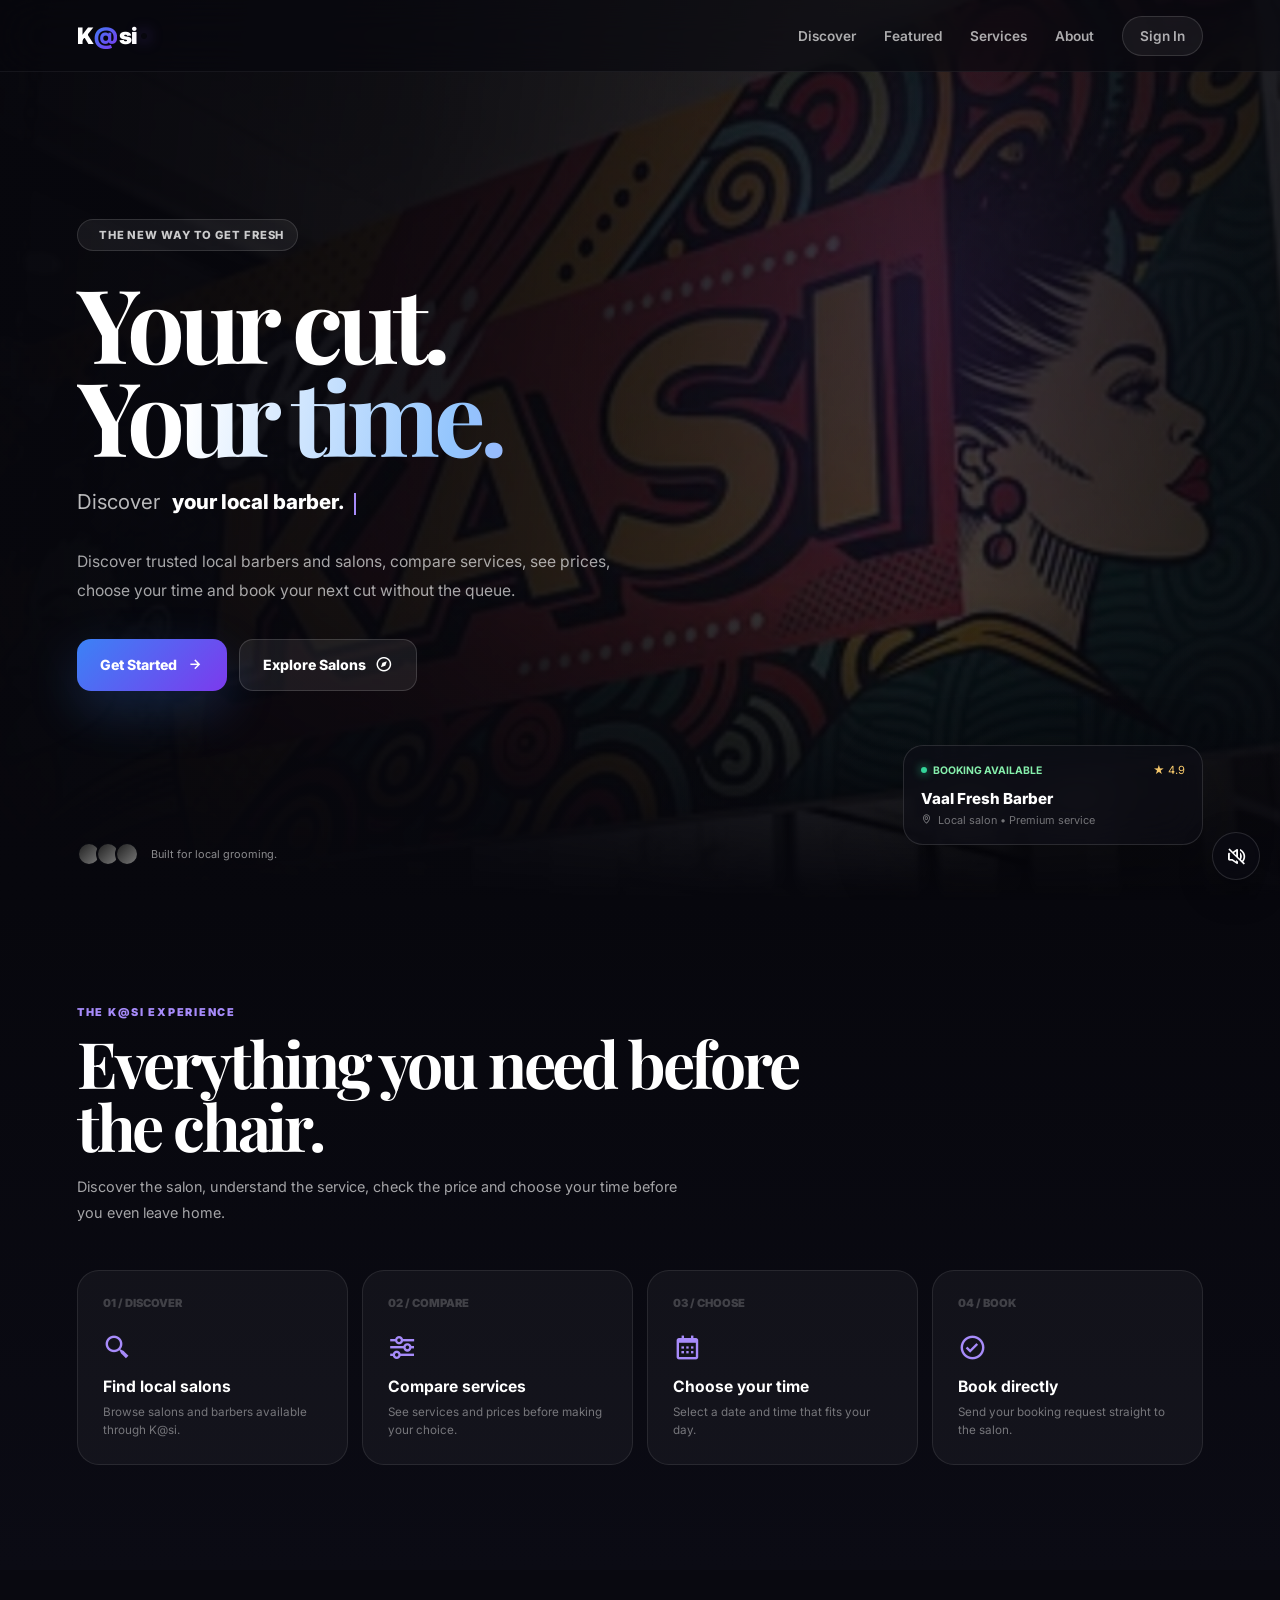
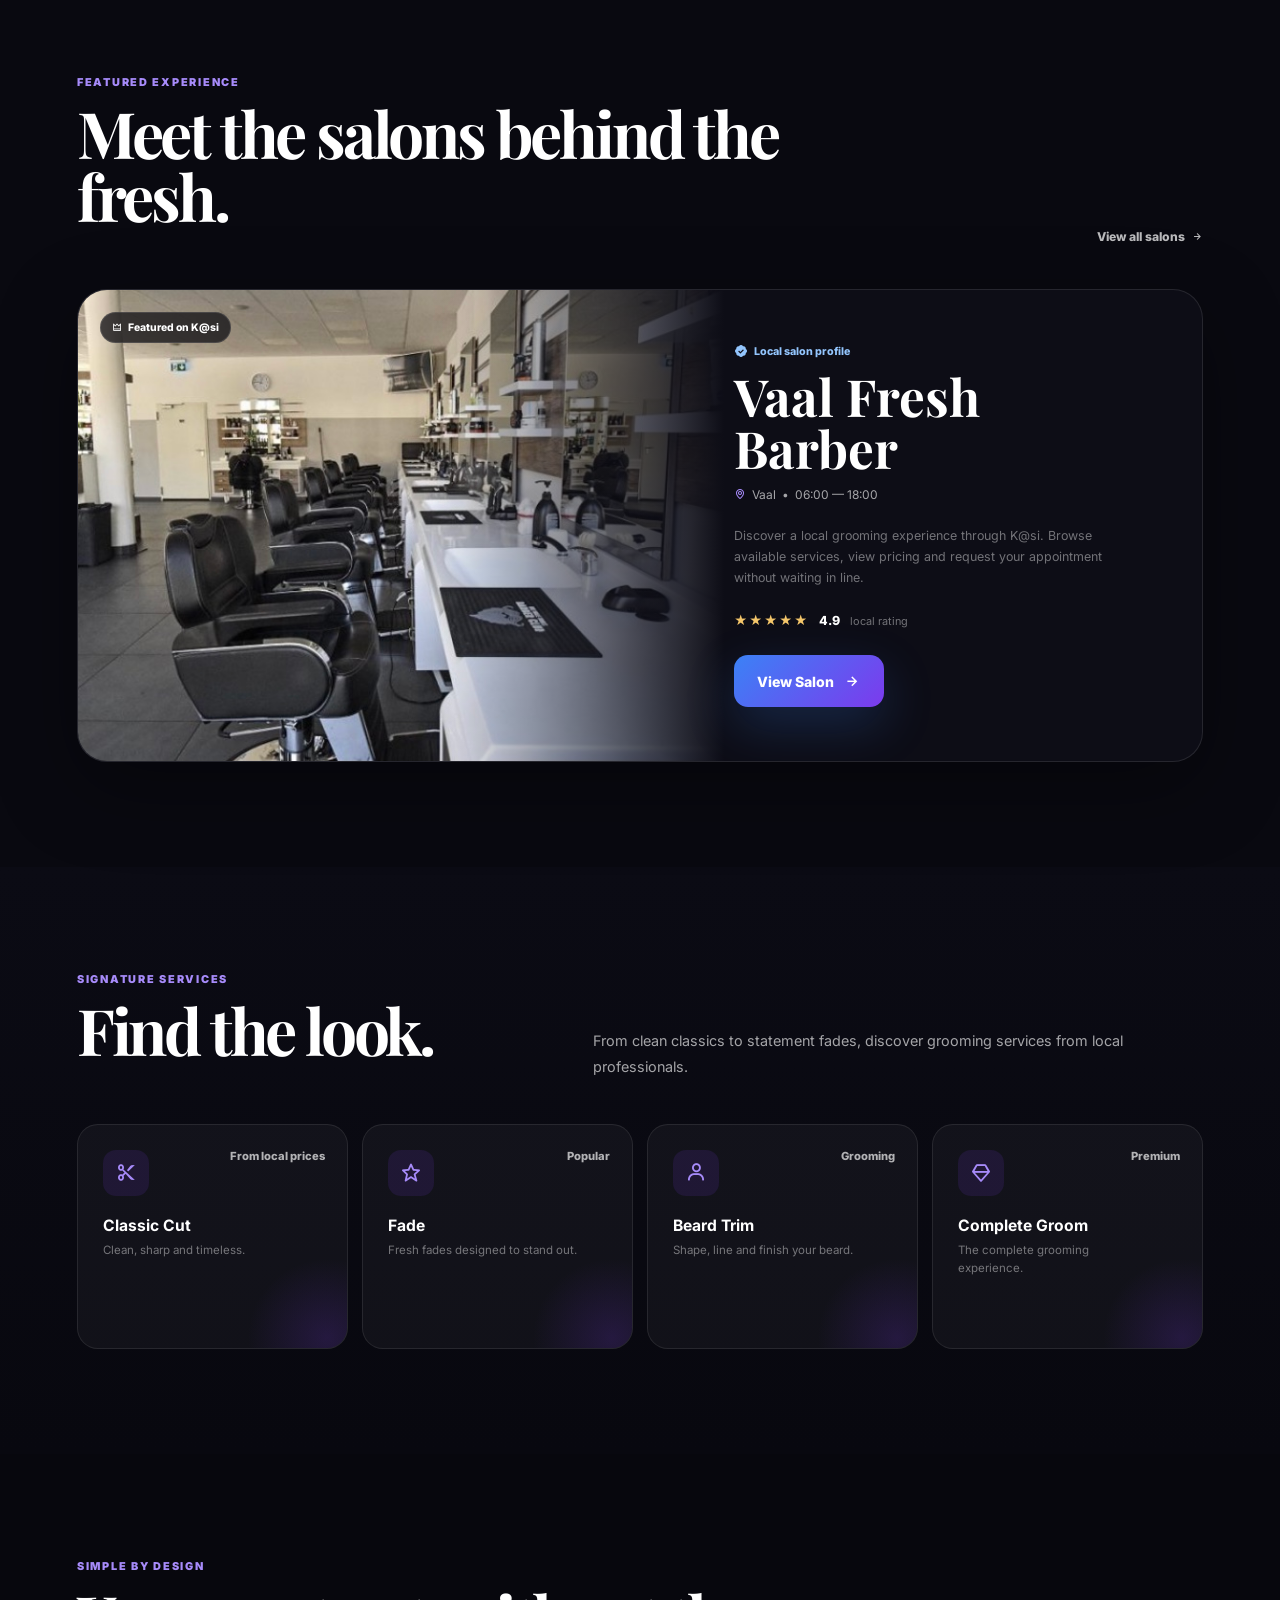
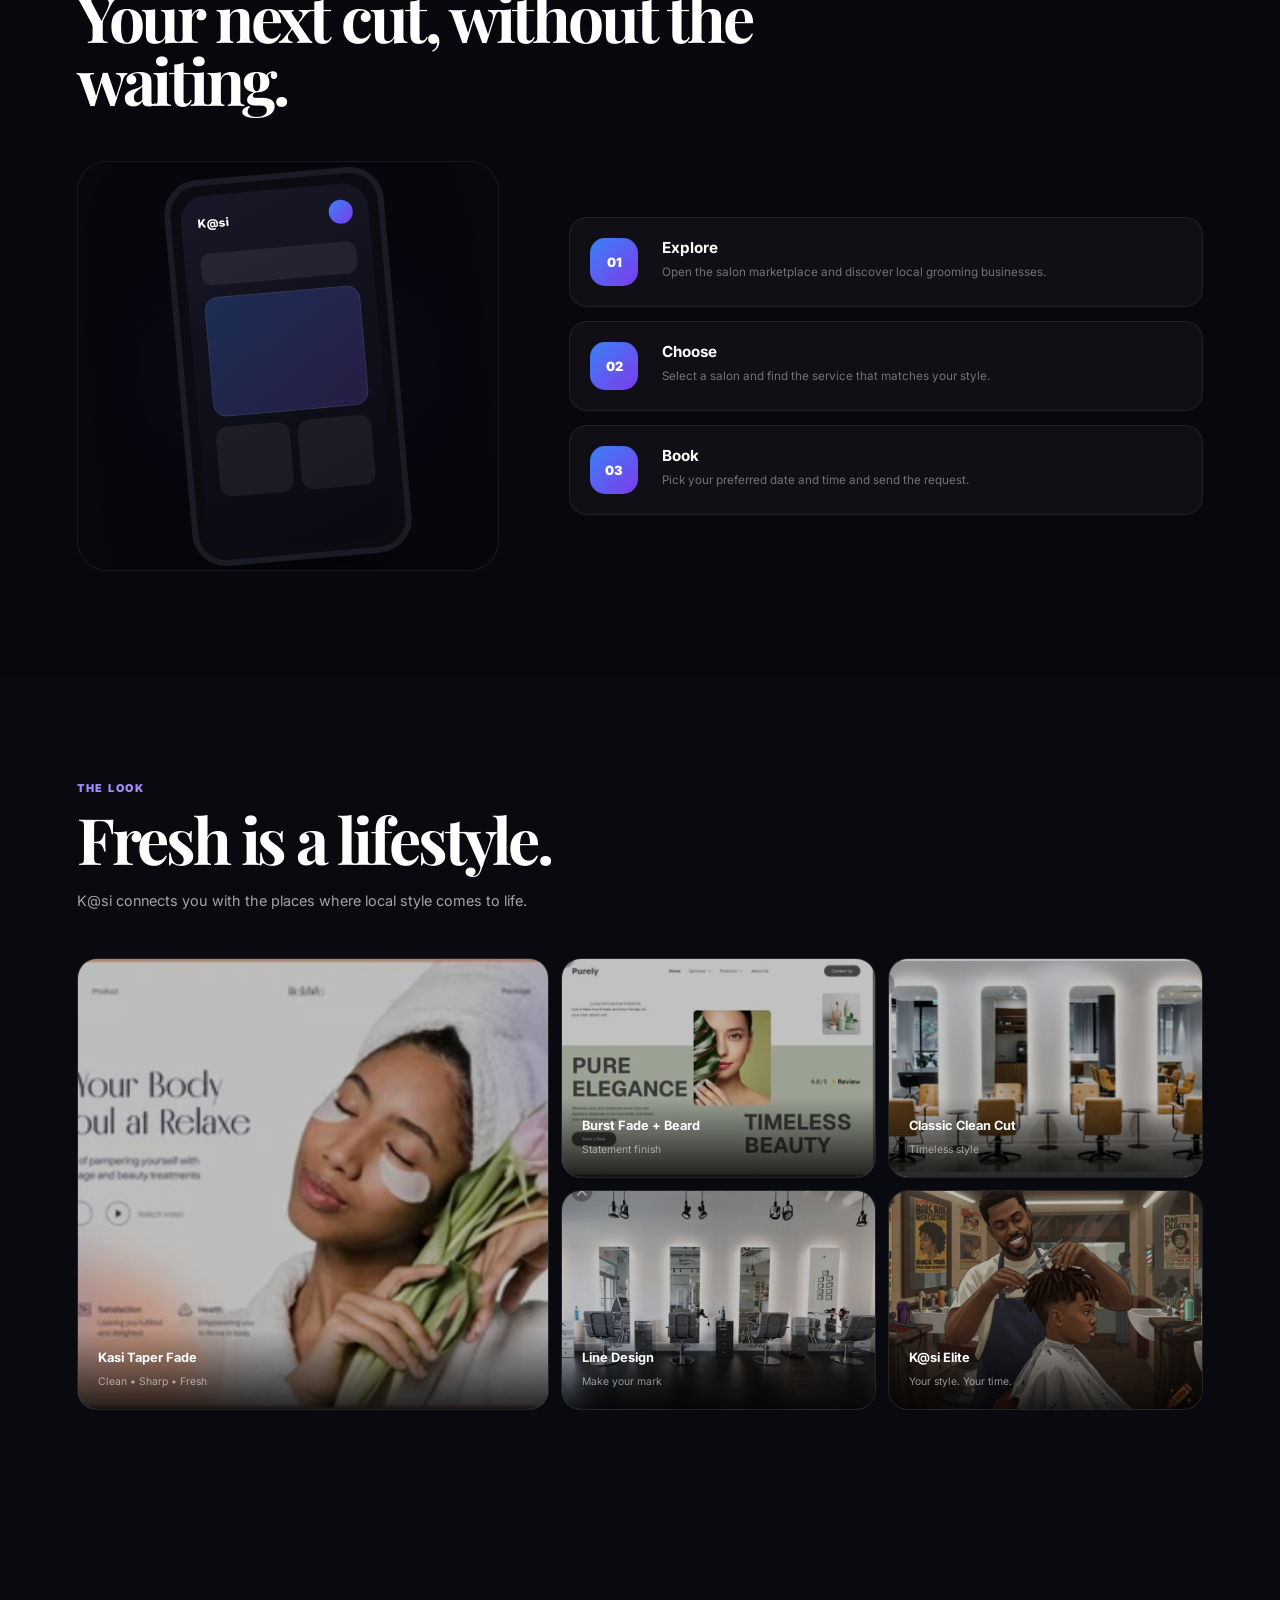
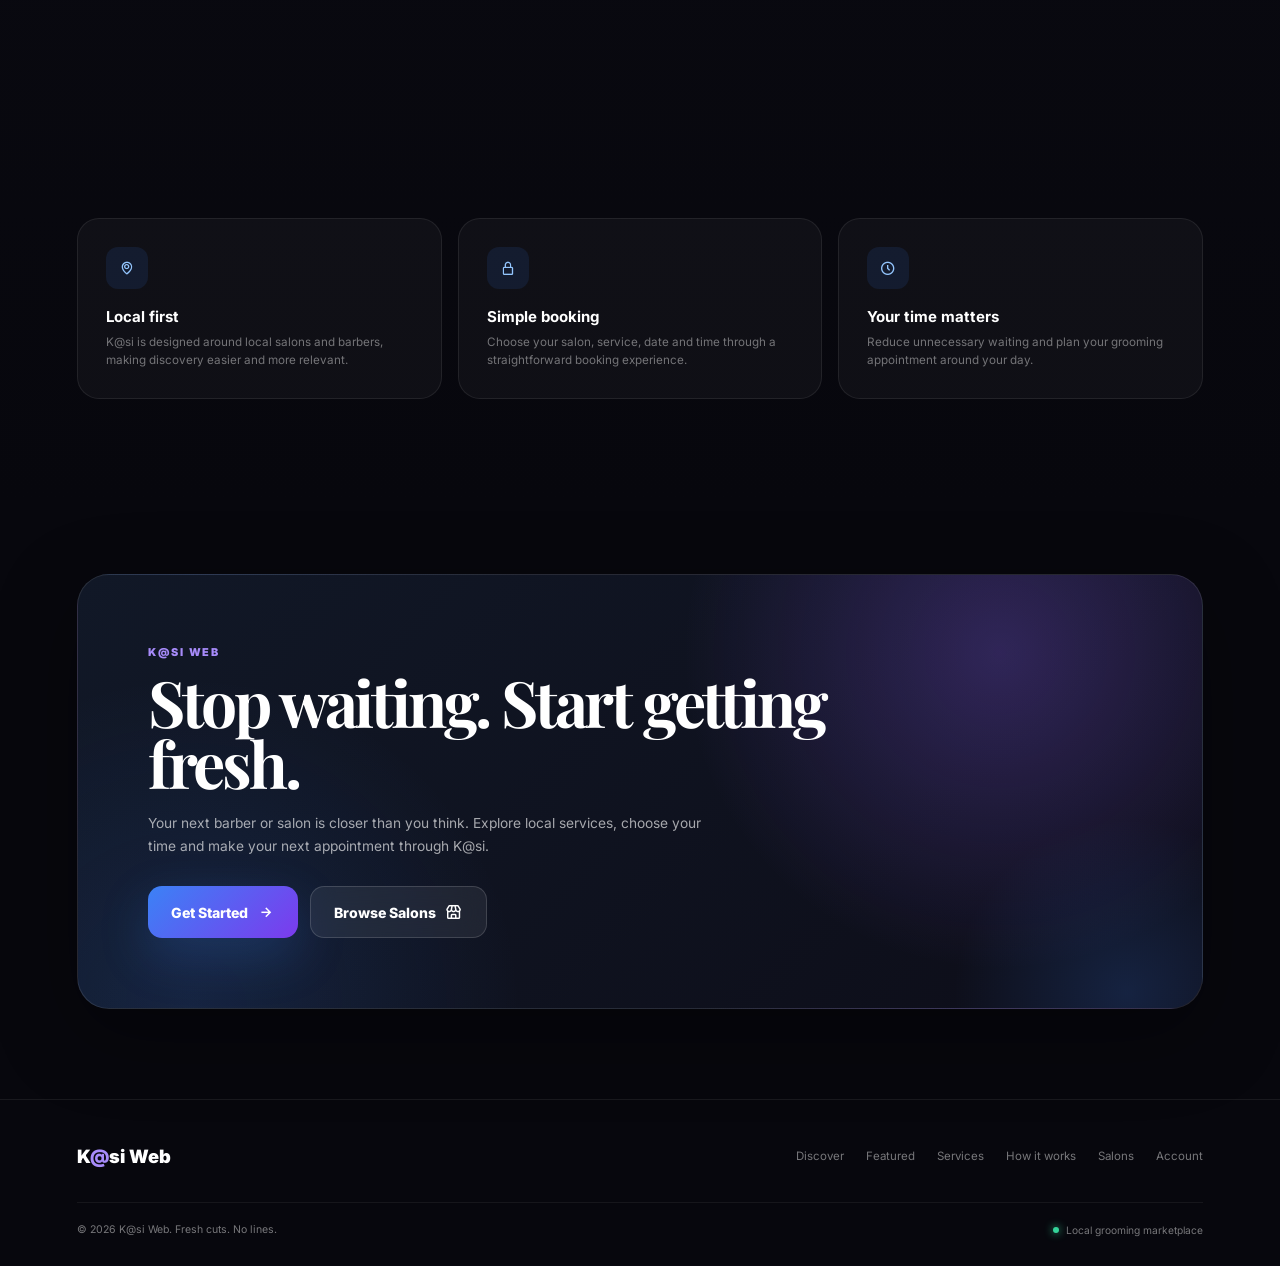
==== commit fad8c359: "Update index.html" ====
--- a/index.html
+++ b/index.html
@@ -1,6 +1,8 @@
 <!DOCTYPE html>
 <html lang="en">
+
 <head>
+
     <meta charset="UTF-8">
 
     <meta
@@ -8,309 +10,757 @@
         content="width=device-width, initial-scale=1.0, viewport-fit=cover"
     >
 
-    <meta name="theme-color" content="#07070d">
+    <meta
+        name="theme-color"
+        content="#07070d"
+    >
 
     <meta
         name="description"
-        content="K@si Web — Your local beauty and grooming marketplace. Find trusted salons, choose your style and book your time."
+        content="K@si Web — Discover premium local barbers and salons, compare services and book your next fresh cut."
     >
 
+    <meta
+        name="mobile-web-app-capable"
+        content="yes"
+    >
+
+    <meta
+        name="apple-mobile-web-app-capable"
+        content="yes"
+    >
+
     <title>K@si Web | Your Cut. Your Time.</title>
 
-    <!-- Fonts -->
-    <link rel="preconnect" href="https://fonts.googleapis.com">
-    <link rel="preconnect" href="https://fonts.gstatic.com" crossorigin>
-
     <link
-        href="https://fonts.googleapis.com/css2?family=Inter:wght@400;500;600;700;800&family=Playfair+Display:wght@600;700;800&display=swap"
+        rel="manifest"
+        href="manifest.json"
+    >
+
+    <link
+        rel="preconnect"
+        href="https://fonts.googleapis.com"
+    >
+
+    <link
+        rel="preconnect"
+        href="https://fonts.gstatic.com"
+        crossorigin
+    >
+
+    <link
+        href="https://fonts.googleapis.com/css2?family=Inter:wght@400;500;600;700;800;900&family=Playfair+Display:wght@600;700;800&display=swap"
         rel="stylesheet"
     >
 
-    <!-- Boxicons -->
     <link
-        href="https://unpkg.com/boxicons@2.1.4/css/boxicons.min.css"
+        href="https://cdn.jsdelivr.net/npm/boxicons@2.1.4/css/boxicons.min.css"
         rel="stylesheet"
     >
 
     <style>
 
         /* =========================================================
-           K@SI WEB — ELITE MARKETPLACE LANDING
-           Version 4.0
-           Mobile First • PWA • Premium Grooming Marketplace
-           Elite Experience Layer Added
+           K@SI WEB
+           ELITE SALON MARKETPLACE LANDING PAGE
+           index.html = PUBLIC LANDING PAGE ONLY
+           
+           NO FIREBASE
+           NO AUTHENTICATION
+           NO LOGIN MODAL
+           NO ROLE ROUTING
         ========================================================= */
 
         :root {
+
             --bg: #07070d;
-            --bg-soft: #0c0c15;
-            --surface: rgba(255,255,255,0.055);
-            --surface-strong: rgba(255,255,255,0.085);
-
-            --primary: #7b68ee;
-            --blue: #008cff;
+            --bg-2: #0b0b13;
+            --bg-3: #10101b;
+
+            --surface: rgba(255,255,255,.055);
+            --surface-2: rgba(255,255,255,.075);
+            --surface-3: rgba(255,255,255,.10);
+
+            --border: rgba(255,255,255,.09);
+            --border-strong: rgba(255,255,255,.15);
+
+            --text: #ffffff;
+            --muted: rgba(255,255,255,.63);
+            --muted-2: rgba(255,255,255,.42);
+
+            --blue: #3b82f6;
+            --blue-light: #60a5fa;
+
             --purple: #8b5cf6;
-
-            --text: #ffffff;
-            --muted: #a6a6b5;
-            --muted-2: #777788;
-
-            --border: rgba(255,255,255,0.09);
-
-            --success: #22c55e;
-            --warning: #f59e0b;
-
-            --radius-sm: 12px;
-            --radius-md: 18px;
-            --radius-lg: 26px;
-            --radius-xl: 34px;
+            --purple-light: #a78bfa;
+
+            --green: #25d366;
+            --gold: #f5c76b;
+
+            --danger: #f87171;
+
+            --radius: 24px;
+
+            --nav-height: 72px;
 
             --shadow:
-                0 25px 80px rgba(0,0,0,0.45);
-
-            --max-width: 1200px;
-        }
+                0 25px 80px rgba(0,0,0,.35);
+
+            --gradient:
+                linear-gradient(
+                    135deg,
+                    #3b82f6,
+                    #7c3aed
+                );
+
+        }
+
+
+        /* =========================================================
+           RESET
+        ========================================================= */
 
         * {
-            box-sizing: border-box;
             margin: 0;
             padding: 0;
-        }
+            box-sizing: border-box;
+        }
+
 
         html {
             scroll-behavior: smooth;
-        }
+            background: var(--bg);
+        }
+
 
         body {
-            font-family: "Inter", sans-serif;
-            background:
+
+            min-height: 100vh;
+
+            color: var(--text);
+
+            font-family:
+                "Inter",
+                sans-serif;
+
+            background:
+
                 radial-gradient(
-                    circle at 80% 5%,
-                    rgba(123,104,238,0.13),
+                    circle at 85% 5%,
+                    rgba(124,58,237,.15),
                     transparent 28%
                 ),
+
                 radial-gradient(
-                    circle at 10% 35%,
-                    rgba(0,140,255,0.07),
-                    transparent 30%
+                    circle at 5% 25%,
+                    rgba(59,130,246,.09),
+                    transparent 28%
                 ),
+
                 var(--bg);
 
-            color: var(--text);
-            min-height: 100vh;
             overflow-x: hidden;
-        }
-
-        body::before {
-            content: "";
-            position: fixed;
-            inset: 0;
-            pointer-events: none;
-
-            background-image:
-                linear-gradient(
-                    rgba(255,255,255,0.015) 1px,
-                    transparent 1px
-                ),
-                linear-gradient(
-                    90deg,
-                    rgba(255,255,255,0.015) 1px,
-                    transparent 1px
-                );
-
-            background-size: 70px 70px;
-
-            mask-image:
-                linear-gradient(
-                    to bottom,
-                    black,
-                    transparent 70%
-                );
-
-            -webkit-mask-image:
-                linear-gradient(
-                    to bottom,
-                    black,
-                    transparent 70%
-                );
-
-            z-index: -1;
-        }
+
+        }
+
+
+        body.menu-open {
+            overflow: hidden;
+        }
+
 
         a {
             color: inherit;
             text-decoration: none;
         }
 
+
+        button,
+        input {
+            font: inherit;
+        }
+
+
         button {
-            font: inherit;
-        }
+            -webkit-tap-highlight-color: transparent;
+        }
+
 
         img {
             display: block;
             max-width: 100%;
         }
 
-        .container {
-            width: min(
-                calc(100% - 36px),
-                var(--max-width)
-            );
+
+        ::selection {
+            background: rgba(139,92,246,.35);
+            color: white;
+        }
+
+
+        /* =========================================================
+           SCROLLBAR
+        ========================================================= */
+
+        ::-webkit-scrollbar {
+            width: 7px;
+        }
+
+
+        ::-webkit-scrollbar-track {
+            background: #07070d;
+        }
+
+
+        ::-webkit-scrollbar-thumb {
+
+            background:
+                linear-gradient(
+                    #3b82f6,
+                    #8b5cf6
+                );
+
+            border-radius: 99px;
+        }
+
+
+        /* =========================================================
+           LOADING SCREEN
+        ========================================================= */
+
+        .page-loader {
+
+            position: fixed;
+
+            inset: 0;
+
+            z-index: 9999;
+
+            display: grid;
+
+            place-items: center;
+
+            background: #07070d;
+
+            transition:
+                opacity .6s ease,
+                visibility .6s ease;
+
+        }
+
+
+        .page-loader.hidden {
+
+            opacity: 0;
+
+            visibility: hidden;
+
+            pointer-events: none;
+
+        }
+
+
+        .loader-content {
+            text-align: center;
+        }
+
+
+        .loader-logo {
+
+            font-size: 2rem;
+
+            font-weight: 900;
+
+            letter-spacing: -.07em;
+
+            margin-bottom: 20px;
+
+        }
+
+
+        .loader-logo span {
+
+            background:
+                var(--gradient);
+
+            -webkit-background-clip: text;
+            background-clip: text;
+
+            color: transparent;
+
+        }
+
+
+        .loader-line {
+
+            width: 130px;
+
+            height: 2px;
 
             margin: auto;
+
+            overflow: hidden;
+
+            background:
+                rgba(255,255,255,.08);
+
+        }
+
+
+        .loader-line::after {
+
+            content: "";
+
+            display: block;
+
+            width: 50%;
+
+            height: 100%;
+
+            background:
+                var(--gradient);
+
+            animation:
+                loaderMove 1s ease-in-out infinite;
+
+        }
+
+
+        @keyframes loaderMove {
+
+            from {
+                transform: translateX(-100%);
+            }
+
+            to {
+                transform: translateX(300%);
+            }
+
         }
 
 
         /* =========================================================
-           HEADER
+           NAVBAR
         ========================================================= */
 
-        .header {
+        .navbar {
+
             position: fixed;
+
             top: 0;
             left: 0;
-
-            width: 100%;
-
-            z-index: 1000;
-
-            background:
-                rgba(7,7,13,0.72);
+            right: 0;
+
+            z-index: 2000;
+
+            height:
+                var(--nav-height);
+
+            display:
+                flex;
+
+            align-items:
+                center;
+
+            justify-content:
+                space-between;
+
+            padding:
+                0 6%;
+
+            background:
+                rgba(7,7,13,.62);
 
             backdrop-filter:
-                blur(20px);
+                blur(22px);
 
             -webkit-backdrop-filter:
-                blur(20px);
+                blur(22px);
 
             border-bottom:
-                1px solid transparent;
+                1px solid
+                rgba(255,255,255,.06);
 
             transition:
-                background .3s ease,
-                border-color .3s ease;
-        }
-
-        .header.scrolled {
-            background:
-                rgba(7,7,13,0.92);
+                .3s ease;
+
+        }
+
+
+        .navbar.scrolled {
+
+            background:
+                rgba(7,7,13,.92);
+
+            box-shadow:
+                0 15px 45px
+                rgba(0,0,0,.25);
+
+        }
+
+
+        .logo {
+
+            display:
+                inline-flex;
+
+            align-items:
+                center;
+
+            gap: 2px;
+
+            font-size:
+                1.42rem;
+
+            font-weight:
+                900;
+
+            letter-spacing:
+                -.06em;
+
+        }
+
+
+        .logo span {
+
+            background:
+                var(--gradient);
+
+            -webkit-background-clip:
+                text;
+
+            background-clip:
+                text;
+
+            color:
+                transparent;
+
+        }
+
+
+        .logo-dot {
+
+            width: 6px;
+            height: 6px;
+
+            margin-left: 3px;
+
+            border-radius: 50%;
+
+            background:
+                var(--purple);
+
+            box-shadow:
+                0 0 15px
+                rgba(139,92,246,.8);
+
+        }
+
+
+        .nav-links {
+
+            display:
+                flex;
+
+            align-items:
+                center;
+
+            gap:
+                28px;
+
+        }
+
+
+        .nav-links a {
+
+            position: relative;
+
+            color:
+                rgba(255,255,255,.66);
+
+            font-size:
+                .85rem;
+
+            font-weight:
+                600;
+
+            transition:
+                .2s ease;
+
+        }
+
+
+        .nav-links a:not(.nav-login)::after {
+
+            content: "";
+
+            position: absolute;
+
+            left: 0;
+            right: 0;
+            bottom: -7px;
+
+            height: 1px;
+
+            transform:
+                scaleX(0);
+
+            background:
+                var(--gradient);
+
+            transition:
+                .2s ease;
+
+        }
+
+
+        .nav-links a:hover {
+            color: white;
+        }
+
+
+        .nav-links a:hover::after {
+            transform: scaleX(1);
+        }
+
+
+        .nav-login {
+
+            display:
+                inline-flex;
+
+            align-items:
+                center;
+
+            justify-content:
+                center;
+
+            min-height:
+                40px;
+
+            padding:
+                0 17px;
+
+            border-radius:
+                999px;
+
+            border:
+                1px solid
+                rgba(255,255,255,.13);
+
+            background:
+                rgba(255,255,255,.055);
+
+        }
+
+
+        .nav-login:hover {
+
+            background:
+                rgba(255,255,255,.10);
 
             border-color:
-                var(--border);
-        }
-
-        .nav {
-            height: 76px;
-
-            display: flex;
-            align-items: center;
-            justify-content: space-between;
-        }
-
-        .brand {
-            display: flex;
-            align-items: center;
-            gap: 9px;
-        }
-
-        .brand-mark {
-            width: 38px;
-            height: 38px;
+                rgba(139,92,246,.45);
+
+        }
+
+
+        .sound-control {
+
+            position: fixed;
+
+            right: 20px;
+
+            bottom: 20px;
+
+            z-index: 1900;
+
+            width: 48px;
+            height: 48px;
 
             display: grid;
+
             place-items: center;
 
+            border:
+                1px solid
+                rgba(255,255,255,.13);
+
+            border-radius: 50%;
+
+            color: white;
+
+            background:
+                rgba(10,10,18,.72);
+
+            backdrop-filter:
+                blur(16px);
+
+            -webkit-backdrop-filter:
+                blur(16px);
+
+            box-shadow:
+                0 12px 35px
+                rgba(0,0,0,.3);
+
+            cursor: pointer;
+
+            transition:
+                .25s ease;
+
+        }
+
+
+        .sound-control:hover {
+
+            transform:
+                translateY(-3px);
+
+            border-color:
+                rgba(139,92,246,.55);
+
+        }
+
+
+        .sound-control i {
+            font-size: 1.25rem;
+        }
+
+
+        .sound-tooltip {
+
+            position: fixed;
+
+            right: 78px;
+
+            bottom: 27px;
+
+            z-index: 1900;
+
+            padding:
+                8px 11px;
+
+            border-radius:
+                9px;
+
+            font-size:
+                .68rem;
+
+            color:
+                rgba(255,255,255,.75);
+
+            background:
+                rgba(15,15,25,.9);
+
+            border:
+                1px solid
+                rgba(255,255,255,.08);
+
+            opacity: 0;
+
+            transform:
+                translateX(8px);
+
+            pointer-events: none;
+
+            transition:
+                .2s ease;
+
+        }
+
+
+        .sound-control:hover + .sound-tooltip {
+
+            opacity: 1;
+
+            transform:
+                translateX(0);
+
+        }
+
+
+        /* =========================================================
+           MOBILE MENU
+        ========================================================= */
+
+        .menu-toggle {
+
+            display: none;
+
+            width: 42px;
+            height: 42px;
+
             border-radius: 12px;
 
-            background:
-                linear-gradient(
-                    135deg,
-                    var(--blue),
-                    var(--purple)
-                );
-
-            box-shadow:
-                0 8px 30px rgba(123,104,238,0.35);
-
-            font-weight: 900;
-            font-size: 18px;
-        }
-
-        .brand-name {
-            font-weight: 800;
-            letter-spacing: -0.5px;
-            font-size: 19px;
-        }
-
-        .brand-name span {
-            color: var(--primary);
-        }
-
-        .nav-links {
-            display: none;
-
-            align-items: center;
-
-            gap: 30px;
-        }
-
-        .nav-links a {
-            color: #bdbdcc;
-
-            font-size: 14px;
-            font-weight: 600;
+            border:
+                1px solid
+                rgba(255,255,255,.10);
+
+            background:
+                rgba(255,255,255,.05);
+
+            color: white;
+
+            cursor: pointer;
+
+        }
+
+
+        .mobile-menu {
+
+            position: fixed;
+
+            inset:
+                var(--nav-height) 0 0 0;
+
+            z-index: 1500;
+
+            padding: 30px 6%;
+
+            background:
+                rgba(7,7,13,.97);
+
+            backdrop-filter:
+                blur(30px);
+
+            transform:
+                translateX(100%);
 
             transition:
-                color .2s ease;
-        }
-
-        .nav-links a:hover {
-            color: #fff;
-        }
-
-        .nav-actions {
-            display: flex;
-            align-items: center;
-
-            gap: 9px;
-        }
-
-        .login-btn {
-            display: none;
-
-            color: #ddd;
-
-            font-size: 13px;
-            font-weight: 700;
-        }
-
-        .nav-cta {
-            display: inline-flex;
-
-            align-items: center;
-            gap: 7px;
-
-            padding: 11px 16px;
-
-            border-radius: 12px;
-
-            background: #fff;
-            color: #08080d;
-
-            font-size: 12px;
-            font-weight: 800;
-
-            transition:
-                transform .2s ease,
-                box-shadow .2s ease;
-        }
-
-        .nav-cta:hover {
-            transform:
-                translateY(-2px);
-
-            box-shadow:
-                0 10px 30px rgba(255,255,255,0.12);
+                .35s ease;
+
+        }
+
+
+        .mobile-menu.open {
+            transform: translateX(0);
+        }
+
+
+        .mobile-menu a {
+
+            display:
+                flex;
+
+            align-items:
+                center;
+
+            justify-content:
+                space-between;
+
+            padding:
+                18px 0;
+
+            border-bottom:
+                1px solid
+                rgba(255,255,255,.07);
+
+            font-size:
+                1.15rem;
+
+            font-weight:
+                700;
+
         }
 
 
@@ -319,394 +769,704 @@
         ========================================================= */
 
         .hero {
-            position: relative;
-
-            min-height: 790px;
-
-            padding-top: 130px;
-            padding-bottom: 65px;
-
-            display: flex;
-            align-items: center;
-        }
+
+            position:
+                relative;
+
+            min-height:
+                100svh;
+
+            display:
+                flex;
+
+            align-items:
+                center;
+
+            padding:
+                130px 6% 120px;
+
+            overflow:
+                hidden;
+
+        }
+
+
+        .hero-image {
+
+            position:
+                absolute;
+
+            inset:
+                0;
+
+            z-index:
+                0;
+
+        }
+
+
+        .hero-image img {
+
+            width:
+                100%;
+
+            height:
+                100%;
+
+            object-fit:
+                cover;
+
+            object-position:
+                center;
+
+            filter:
+                brightness(.43)
+                saturate(.92);
+
+            transform:
+                scale(1.05);
+
+            animation:
+                heroZoom 16s ease-out forwards;
+
+        }
+
+
+        @keyframes heroZoom {
+
+            from {
+                transform: scale(1.08);
+            }
+
+            to {
+                transform: scale(1.01);
+            }
+
+        }
+
+
+        .hero-image::before {
+
+            content: "";
+
+            position:
+                absolute;
+
+            inset:
+                0;
+
+            background:
+                radial-gradient(
+                    circle at 72% 35%,
+                    rgba(139,92,246,.17),
+                    transparent 30%
+                );
+
+            z-index: 1;
+
+        }
+
+
+        .hero-image::after {
+
+            content: "";
+
+            position:
+                absolute;
+
+            inset:
+                0;
+
+            z-index: 2;
+
+            background:
+
+                linear-gradient(
+                    90deg,
+                    rgba(7,7,13,.98) 0%,
+                    rgba(7,7,13,.84) 32%,
+                    rgba(7,7,13,.40) 72%,
+                    rgba(7,7,13,.72) 100%
+                ),
+
+                linear-gradient(
+                    0deg,
+                    #07070d 0%,
+                    transparent 34%,
+                    rgba(7,7,13,.20) 100%
+                );
+
+        }
+
 
         .hero-content {
-            position: relative;
-
-            z-index: 3;
-
-            width: 100%;
-        }
-
-        .hero-copy {
-            max-width: 700px;
-        }
+
+            position:
+                relative;
+
+            z-index:
+                5;
+
+            width:
+                min(730px,100%);
+
+            animation:
+                heroContent .9s ease both;
+
+        }
+
+
+        @keyframes heroContent {
+
+            from {
+
+                opacity: 0;
+
+                transform:
+                    translateY(25px);
+
+            }
+
+            to {
+
+                opacity: 1;
+
+                transform:
+                    translateY(0);
+
+            }
+
+        }
+
 
         .eyebrow {
-            display: inline-flex;
-
-            align-items: center;
+
+            display:
+                inline-flex;
+
+            align-items:
+                center;
+
             gap: 8px;
 
-            padding: 8px 12px;
+            padding:
+                8px 13px;
+
+            margin-bottom:
+                24px;
 
             border:
-                1px solid var(--border);
-
-            border-radius: 999px;
-
-            background:
-                rgba(255,255,255,0.035);
-
-            color: #c7c7d4;
-
-            font-size: 11px;
-            font-weight: 700;
-
-            letter-spacing: 0.7px;
+                1px solid
+                rgba(255,255,255,.13);
+
+            border-radius:
+                999px;
+
+            background:
+                rgba(255,255,255,.06);
+
+            backdrop-filter:
+                blur(14px);
+
+            color:
+                rgba(255,255,255,.78);
+
+            font-size:
+                .7rem;
+
+            font-weight:
+                800;
+
+            letter-spacing:
+                .08em;
 
             text-transform:
                 uppercase;
-        }
-
-        .eyebrow-dot {
-            width: 7px;
-            height: 7px;
-
-            border-radius: 50%;
-
-            background:
-                var(--success);
-
-            box-shadow:
-                0 0 12px var(--success);
-        }
+
+        }
+
+
+        .eyebrow i {
+            color: var(--purple-light);
+            font-size: 1rem;
+        }
+
 
         .hero h1 {
-            margin-top: 22px;
 
             font-family:
                 "Playfair Display",
                 serif;
 
             font-size:
-                clamp(
-                    50px,
-                    13vw,
-                    92px
+                clamp(3.4rem,8vw,7rem);
+
+            line-height:
+                .91;
+
+            letter-spacing:
+                -.06em;
+
+            margin-bottom:
+                28px;
+
+        }
+
+
+        .hero h1 span {
+
+            display: block;
+
+            background:
+                linear-gradient(
+                    100deg,
+                    white 15%,
+                    #93c5fd 52%,
+                    #a78bfa 90%
                 );
 
-            line-height: .94;
-
-            letter-spacing: -4px;
-        }
-
-        .hero h1 .gradient {
-            background:
-                linear-gradient(
-                    110deg,
-                    #ffffff,
-                    #a9a0ff 50%,
-                    #63b9ff
-                );
-
-            -webkit-background-clip: text;
-            background-clip: text;
-
-            color: transparent;
-        }
+            -webkit-background-clip:
+                text;
+
+            background-clip:
+                text;
+
+            color:
+                transparent;
+
+        }
+
+
+        .typing-line {
+
+            min-height:
+                34px;
+
+            margin-bottom:
+                25px;
+
+            color:
+                rgba(255,255,255,.72);
+
+            font-size:
+                clamp(1rem,2vw,1.28rem);
+
+        }
+
+
+        .typing {
+            color: white;
+            font-weight: 800;
+        }
+
+
+        .cursor {
+
+            display:
+                inline-block;
+
+            width: 2px;
+            height: 1.05em;
+
+            margin-left: 3px;
+
+            vertical-align:
+                middle;
+
+            background:
+                var(--purple-light);
+
+            animation:
+                blink .8s infinite;
+
+        }
+
+
+        @keyframes blink {
+
+            50% {
+                opacity: 0;
+            }
+
+        }
+
 
         .hero-description {
-            margin-top: 24px;
-
-            max-width: 560px;
-
-            color: #aaaaba;
-
-            font-size: 16px;
-            line-height: 1.75;
-        }
-
-        .hero-actions {
-            margin-top: 30px;
-
-            display: flex;
-            flex-wrap: wrap;
-
-            gap: 12px;
-        }
-
-        .primary-btn,
-        .secondary-btn {
-            position: relative;
-
-            display: inline-flex;
-
-            align-items: center;
-            justify-content: center;
+
+            max-width:
+                580px;
+
+            margin-bottom:
+                34px;
+
+            color:
+                rgba(255,255,255,.64);
+
+            font-size:
+                .98rem;
+
+            line-height:
+                1.8;
+
+        }
+
+
+        .hero-buttons {
+
+            display:
+                flex;
+
+            flex-wrap:
+                wrap;
+
+            gap:
+                12px;
+
+        }
+
+
+        .btn {
+
+            display:
+                inline-flex;
+
+            align-items:
+                center;
+
+            justify-content:
+                center;
 
             gap: 9px;
 
-            min-height: 52px;
-
-            padding: 0 20px;
-
-            border-radius: 14px;
-
-            font-size: 13px;
-            font-weight: 800;
+            min-height:
+                52px;
+
+            padding:
+                0 23px;
+
+            border-radius:
+                14px;
+
+            border:
+                0;
+
+            font-size:
+                .88rem;
+
+            font-weight:
+                800;
+
+            cursor:
+                pointer;
 
             transition:
-                transform .2s ease,
-                box-shadow .2s ease,
-                background .2s ease;
-        }
-
-        .primary-btn {
+                .25s ease;
+
+        }
+
+
+        .btn i {
+            font-size: 1.1rem;
+        }
+
+
+        .btn:hover {
+            transform: translateY(-3px);
+        }
+
+
+        .btn:active {
+            transform: scale(.98);
+        }
+
+
+        .btn-primary {
+
+            color: white;
+
+            background:
+                var(--gradient);
+
+            box-shadow:
+                0 18px 50px
+                rgba(59,130,246,.22);
+
+        }
+
+
+        .btn-primary:hover {
+
+            box-shadow:
+                0 20px 60px
+                rgba(124,58,237,.35);
+
+        }
+
+
+        .btn-secondary {
+
+            color: white;
+
+            background:
+                rgba(255,255,255,.07);
+
+            border:
+                1px solid
+                rgba(255,255,255,.15);
+
+            backdrop-filter:
+                blur(14px);
+
+        }
+
+
+        .btn-secondary:hover {
+
+            background:
+                rgba(255,255,255,.11);
+
+        }
+
+
+        /* =========================================================
+           HERO TRUST STRIP
+        ========================================================= */
+
+        .hero-trust {
+
+            position:
+                absolute;
+
+            left:
+                6%;
+
+            bottom:
+                34px;
+
+            z-index:
+                5;
+
+            display:
+                flex;
+
+            align-items:
+                center;
+
+            gap:
+                12px;
+
+            color:
+                rgba(255,255,255,.53);
+
+            font-size:
+                .68rem;
+
+        }
+
+
+        .trust-dots {
+
+            display:
+                flex;
+
+            align-items:
+                center;
+
+        }
+
+
+        .trust-dot {
+
+            width: 24px;
+            height: 24px;
+
+            margin-left:
+                -5px;
+
+            border:
+                2px solid
+                #08080e;
+
+            border-radius: 50%;
+
             background:
                 linear-gradient(
                     135deg,
-                    var(--blue),
-                    var(--primary)
+                    #222,
+                    #777
                 );
 
+        }
+
+
+        .trust-dot:first-child {
+            margin-left: 0;
+        }
+
+
+        /* =========================================================
+           FLOATING HERO CARDS
+        ========================================================= */
+
+        .hero-floating {
+
+            position:
+                absolute;
+
+            right:
+                6%;
+
+            bottom:
+                55px;
+
+            z-index:
+                7;
+
+            width:
+                min(300px,28vw);
+
+        }
+
+
+        .floating-card {
+
+            padding:
+                17px;
+
+            border:
+                1px solid
+                rgba(255,255,255,.12);
+
+            border-radius:
+                20px;
+
+            background:
+                rgba(15,15,24,.58);
+
+            backdrop-filter:
+                blur(22px);
+
             box-shadow:
-                0 15px 40px rgba(0,140,255,0.18);
-        }
-
-        .primary-btn:hover {
-            transform:
-                translateY(-3px);
+                0 25px 70px
+                rgba(0,0,0,.3);
+
+            animation:
+                floatCard 4s ease-in-out infinite;
+
+        }
+
+
+        @keyframes floatCard {
+
+            0%,100% {
+                transform: translateY(0);
+            }
+
+            50% {
+                transform: translateY(-8px);
+            }
+
+        }
+
+
+        .floating-top {
+
+            display:
+                flex;
+
+            align-items:
+                center;
+
+            justify-content:
+                space-between;
+
+            margin-bottom:
+                12px;
+
+        }
+
+
+        .live-status {
+
+            display:
+                inline-flex;
+
+            align-items:
+                center;
+
+            gap: 6px;
+
+            color:
+                #86efac;
+
+            font-size:
+                .65rem;
+
+            font-weight:
+                700;
+
+        }
+
+
+        .live-dot {
+
+            width: 6px;
+            height: 6px;
+
+            border-radius: 50%;
+
+            background:
+                #34d399;
 
             box-shadow:
-                0 18px 50px rgba(123,104,238,0.3);
-        }
-
-        .secondary-btn {
-            border:
-                1px solid var(--border);
-
-            background:
-                rgba(255,255,255,0.04);
-
-            color: #dddde8;
-        }
-
-        .secondary-btn:hover {
-            background:
-                rgba(255,255,255,0.08);
-
-            transform:
-                translateY(-2px);
-        }
-
-        .hero-stats {
-            display: flex;
-
-            flex-wrap: wrap;
-
-            gap: 24px;
-
-            margin-top: 36px;
-        }
-
-        .hero-stat {
-            display: flex;
-
-            flex-direction: column;
-
-            gap: 4px;
-        }
-
-        .hero-stat strong {
-            font-size: 18px;
-        }
-
-        .hero-stat span {
-            color: var(--muted-2);
-
-            font-size: 11px;
-        }
-
-
-        /* =========================================================
-           HERO IMAGE
-        ========================================================= */
-
-        .hero-visual {
-            position: absolute;
-
-            inset: 0;
-
-            pointer-events: none;
-
-            overflow: hidden;
-        }
-
-        .hero-image {
-            position: absolute;
-
-            right: -25%;
-            top: 90px;
-
-            width: 90%;
-            max-width: 670px;
-
-            height: 650px;
-
-            object-fit: cover;
-
-            border-radius: 38px;
-
-            opacity: .34;
-
-            filter:
-                saturate(.85)
-                contrast(1.05);
-
-            mask-image:
-                linear-gradient(
-                    to left,
-                    black 15%,
-                    transparent 90%
-                );
-
-            -webkit-mask-image:
-                linear-gradient(
-                    to left,
-                    black 15%,
-                    transparent 90%
-                );
-        }
-
-        .hero-glow {
-            position: absolute;
-
-            width: 400px;
-            height: 400px;
-
-            right: 2%;
-            top: 150px;
-
-            border-radius: 50%;
-
-            background:
-                radial-gradient(
-                    circle,
-                    rgba(123,104,238,.18),
-                    transparent 68%
-                );
-
-            filter:
-                blur(15px);
-        }
-
-        .hero-floating-card {
-            position: absolute;
-
-            right: 5%;
-            bottom: 110px;
-
-            display: none;
-
-            padding: 15px 17px;
-
-            min-width: 175px;
-
-            border:
-                1px solid rgba(255,255,255,0.1);
-
-            border-radius: 17px;
-
-            background:
-                rgba(12,12,21,0.75);
-
-            backdrop-filter:
-                blur(18px);
-
-            box-shadow:
-                var(--shadow);
-        }
+                0 0 10px
+                #34d399;
+
+        }
+
 
         .floating-rating {
-            display: flex;
-
-            align-items: center;
-
-            gap: 6px;
-
-            color: #ffd166;
-
-            font-size: 13px;
-            font-weight: 800;
-        }
-
-        .hero-floating-card p {
-            margin-top: 6px;
-
-            color: #9999aa;
-
-            font-size: 11px;
-        }
-
-
-        /* =========================================================
-           TRUST BAR
-        ========================================================= */
-
-        .trust-bar {
-            border-top:
-                1px solid var(--border);
-
-            border-bottom:
-                1px solid var(--border);
-
-            background:
-                rgba(255,255,255,0.018);
-        }
-
-        .trust-inner {
-            min-height: 92px;
-
-            display: flex;
-
-            align-items: center;
-
-            justify-content: space-between;
-
-            gap: 20px;
-
-            overflow-x: auto;
-
-            scrollbar-width: none;
-        }
-
-        .trust-inner::-webkit-scrollbar {
-            display: none;
-        }
-
-        .trust-item {
-            flex: 0 0 auto;
-
-            display: flex;
-
-            align-items: center;
-
-            gap: 9px;
-
-            color: #9c9cab;
-
-            font-size: 11px;
-
-            font-weight: 700;
-
-            white-space: nowrap;
-        }
-
-        .trust-item i {
-            color: var(--primary);
-
-            font-size: 20px;
+
+            color:
+                var(--gold);
+
+            font-size:
+                .7rem;
+
+        }
+
+
+        .floating-name {
+
+            font-weight:
+                800;
+
+            font-size:
+                .95rem;
+
+            margin-bottom:
+                5px;
+
+        }
+
+
+        .floating-meta {
+
+            display:
+                flex;
+
+            align-items:
+                center;
+
+            gap:
+                6px;
+
+            color:
+                var(--muted-2);
+
+            font-size:
+                .68rem;
+
         }
 
 
@@ -715,899 +1475,1528 @@
         ========================================================= */
 
         section {
-            position: relative;
-        }
-
-        .section {
-            padding: 90px 0;
-        }
-
-        .section-heading {
-            margin-bottom: 34px;
-        }
+            padding: 105px 6%;
+        }
+
 
         .section-label {
-            color: #8278db;
-
-            font-size: 11px;
-
-            font-weight: 800;
-
-            letter-spacing: 1.6px;
+
+            color:
+                var(--purple-light);
+
+            font-size:
+                .68rem;
+
+            font-weight:
+                900;
+
+            letter-spacing:
+                .16em;
 
             text-transform:
                 uppercase;
-        }
+
+            margin-bottom:
+                13px;
+
+        }
+
 
         .section-title {
-            margin-top: 10px;
+
+            max-width:
+                750px;
+
+            margin-bottom:
+                17px;
 
             font-family:
                 "Playfair Display",
                 serif;
 
             font-size:
-                clamp(
-                    34px,
-                    7vw,
-                    54px
+                clamp(2.3rem,5vw,4.3rem);
+
+            line-height:
+                .98;
+
+            letter-spacing:
+                -.05em;
+
+        }
+
+
+        .section-description {
+
+            max-width:
+                610px;
+
+            color:
+                var(--muted);
+
+            line-height:
+                1.75;
+
+            font-size:
+                .9rem;
+
+        }
+
+
+        /* =========================================================
+           QUICK DISCOVERY
+        ========================================================= */
+
+        .discovery {
+
+            position: relative;
+
+            background:
+                linear-gradient(
+                    180deg,
+                    #07070d,
+                    #0b0b14
                 );
 
-            line-height: 1.05;
-
-            letter-spacing: -1.5px;
-        }
-
-        .section-subtitle {
-            margin-top: 13px;
-
-            max-width: 570px;
-
-            color: #9999aa;
-
-            font-size: 14px;
-
-            line-height: 1.7;
-        }
-
-
-        /* =========================================================
-           FEATURED SALONS
-        ========================================================= */
-
-        .salon-grid {
-            display: grid;
-
-            grid-template-columns: 1fr;
-
-            gap: 17px;
-        }
-
-        .salon-card {
-            position: relative;
-
-            overflow: hidden;
-
-            min-height: 420px;
+        }
+
+
+        .discovery-grid {
+
+            display:
+                grid;
+
+            grid-template-columns:
+                repeat(4,1fr);
+
+            gap:
+                14px;
+
+            margin-top:
+                45px;
+
+        }
+
+
+        .discovery-card {
+
+            position:
+                relative;
+
+            min-height:
+                185px;
+
+            padding:
+                25px;
+
+            overflow:
+                hidden;
 
             border:
-                1px solid var(--border);
+                1px solid
+                var(--border);
 
             border-radius:
-                var(--radius-lg);
-
-            background:
-                #101018;
-
-            box-shadow:
-                0 20px 55px rgba(0,0,0,.25);
+                22px;
+
+            background:
+                rgba(255,255,255,.04);
 
             transition:
-                transform .3s ease,
-                border-color .3s ease;
-
-            transform-style:
-                preserve-3d;
-        }
-
-        .salon-card:hover {
+                .28s ease;
+
+        }
+
+
+        .discovery-card:hover {
+
             transform:
                 translateY(-6px);
 
             border-color:
-                rgba(123,104,238,.35);
-        }
-
-        .salon-card::before {
-            content: "";
-
-            position: absolute;
-
-            inset: 0;
-
-            z-index: 1;
-
-            pointer-events: none;
-
-            background:
-                radial-gradient(
-                    circle at var(--mouse-x,50%)
-                    var(--mouse-y,50%),
-                    rgba(255,255,255,.12),
-                    transparent 35%
-                );
-
-            opacity: 0;
+                rgba(139,92,246,.35);
+
+            background:
+                rgba(255,255,255,.065);
+
+        }
+
+
+        .discovery-number {
+
+            color:
+                rgba(255,255,255,.2);
+
+            font-size:
+                .7rem;
+
+            font-weight:
+                900;
+
+            margin-bottom:
+                24px;
+
+        }
+
+
+        .discovery-card i {
+
+            display:
+                block;
+
+            color:
+                var(--purple-light);
+
+            font-size:
+                1.8rem;
+
+            margin-bottom:
+                14px;
+
+        }
+
+
+        .discovery-card h3 {
+
+            font-size:
+                .98rem;
+
+            margin-bottom:
+                7px;
+
+        }
+
+
+        .discovery-card p {
+
+            color:
+                var(--muted-2);
+
+            font-size:
+                .73rem;
+
+            line-height:
+                1.55;
+
+        }
+
+
+        /* =========================================================
+           FEATURED SALON
+        ========================================================= */
+
+        .featured {
+
+            background:
+                #090910;
+
+        }
+
+
+        .featured-header {
+
+            display:
+                flex;
+
+            align-items:
+                end;
+
+            justify-content:
+                space-between;
+
+            gap:
+                30px;
+
+        }
+
+
+        .text-link {
+
+            display:
+                inline-flex;
+
+            align-items:
+                center;
+
+            gap:
+                6px;
+
+            color:
+                rgba(255,255,255,.72);
+
+            font-size:
+                .76rem;
+
+            font-weight:
+                800;
+
+            white-space:
+                nowrap;
+
+        }
+
+
+        .text-link:hover {
+            color: white;
+        }
+
+
+        .featured-card {
+
+            position:
+                relative;
+
+            display:
+                grid;
+
+            grid-template-columns:
+                1.15fr .85fr;
+
+            min-height:
+                470px;
+
+            margin-top:
+                45px;
+
+            overflow:
+                hidden;
+
+            border:
+                1px solid
+                rgba(255,255,255,.10);
+
+            border-radius:
+                30px;
+
+            background:
+                #0d0d16;
+
+            box-shadow:
+                var(--shadow);
+
+        }
+
+
+        .featured-image {
+
+            position:
+                relative;
+
+            min-height:
+                470px;
+
+            overflow:
+                hidden;
+
+        }
+
+
+        .featured-image img {
+
+            width:
+                100%;
+
+            height:
+                100%;
+
+            object-fit:
+                cover;
 
             transition:
-                opacity .25s ease;
-        }
-
-        .salon-card.kasi-tilting::before {
-            opacity: 1;
-        }
-
-        .salon-image {
-            position: absolute;
-
-            inset: 0;
-
-            width: 100%;
-            height: 100%;
-
-            object-fit: cover;
-
-            transition:
-                transform .5s ease;
-        }
-
-        .salon-card:hover .salon-image {
+                transform .7s ease;
+
+        }
+
+
+        .featured-card:hover
+        .featured-image img {
+
             transform:
                 scale(1.05);
-        }
-
-        .salon-card::after {
-            content: "";
-
-            position: absolute;
-
-            inset: 0;
+
+        }
+
+
+        .featured-image::after {
+
+            content:
+                "";
+
+            position:
+                absolute;
+
+            inset:
+                0;
 
             background:
                 linear-gradient(
-                    to top,
-                    rgba(4,4,8,.96) 0%,
-                    rgba(4,4,8,.45) 43%,
-                    rgba(4,4,8,.02) 75%
+                    90deg,
+                    transparent 55%,
+                    #0d0d16 100%
                 );
-        }
-
-        .salon-content {
-            position: absolute;
-
-            left: 20px;
-            right: 20px;
-            bottom: 20px;
-
-            z-index: 2;
-        }
-
-        .salon-top {
-            display: flex;
-
-            align-items: center;
-
-            justify-content: space-between;
-
-            margin-bottom: 8px;
-        }
-
-        .salon-badge {
-            padding: 6px 9px;
-
-            border-radius: 999px;
-
-            background:
-                rgba(123,104,238,.18);
+
+        }
+
+
+        .featured-badge {
+
+            position:
+                absolute;
+
+            top:
+                22px;
+
+            left:
+                22px;
+
+            z-index:
+                2;
+
+            display:
+                inline-flex;
+
+            align-items:
+                center;
+
+            gap:
+                6px;
+
+            padding:
+                8px 11px;
 
             border:
-                1px solid rgba(123,104,238,.25);
-
-            color: #c9c2ff;
-
-            font-size: 9px;
-
-            font-weight: 800;
-
-            text-transform:
-                uppercase;
-
-            letter-spacing: .7px;
-        }
-
-        .rating {
-            display: flex;
-
-            align-items: center;
-
-            gap: 4px;
-
-            color: #ffd166;
-
-            font-size: 12px;
-
-            font-weight: 800;
-        }
-
-        .salon-name {
-            font-size: 21px;
-
-            font-weight: 800;
-        }
-
-        .salon-location {
-            display: flex;
-
-            align-items: center;
-
-            gap: 5px;
-
-            margin-top: 5px;
-
-            color: #aaaabb;
-
-            font-size: 11px;
-        }
-
-        .salon-services {
-            margin-top: 13px;
-
-            display: flex;
-
-            gap: 6px;
-
-            overflow: hidden;
-        }
-
-        .service-pill {
-            flex: 0 0 auto;
-
-            padding: 7px 9px;
-
-            border-radius: 9px;
+                1px solid
+                rgba(255,255,255,.12);
+
+            border-radius:
+                999px;
+
+            background:
+                rgba(10,10,16,.72);
+
+            backdrop-filter:
+                blur(14px);
+
+            color:
+                white;
+
+            font-size:
+                .65rem;
+
+            font-weight:
+                800;
+
+        }
+
+
+        .featured-content {
+
+            position:
+                relative;
+
+            display:
+                flex;
+
+            flex-direction:
+                column;
+
+            justify-content:
+                center;
+
+            padding:
+                50px;
+
+            margin-left:
+                -40px;
+
+            z-index:
+                2;
+
+        }
+
+
+        .verified {
+
+            display:
+                inline-flex;
+
+            align-items:
+                center;
+
+            gap:
+                6px;
+
+            color:
+                #93c5fd;
+
+            font-size:
+                .67rem;
+
+            font-weight:
+                800;
+
+            margin-bottom:
+                13px;
+
+        }
+
+
+        .verified i {
+            font-size: .9rem;
+        }
+
+
+        .featured-content h3 {
+
+            font-family:
+                "Playfair Display",
+                serif;
+
+            font-size:
+                clamp(2rem,4vw,3.2rem);
+
+            line-height:
+                1;
+
+            margin-bottom:
+                13px;
+
+        }
+
+
+        .featured-location {
+
+            display:
+                flex;
+
+            align-items:
+                center;
+
+            gap:
+                6px;
+
+            color:
+                var(--muted);
+
+            font-size:
+                .75rem;
+
+            margin-bottom:
+                23px;
+
+        }
+
+
+        .featured-location i {
+            color: var(--purple-light);
+        }
+
+
+        .featured-copy {
+
+            max-width:
+                400px;
+
+            color:
+                var(--muted-2);
+
+            line-height:
+                1.7;
+
+            font-size:
+                .78rem;
+
+            margin-bottom:
+                25px;
+
+        }
+
+
+        .rating-row {
+
+            display:
+                flex;
+
+            align-items:
+                center;
+
+            gap:
+                10px;
+
+            margin-bottom:
+                27px;
+
+        }
+
+
+        .stars {
+
+            color:
+                var(--gold);
+
+            letter-spacing:
+                2px;
+
+            font-size:
+                .8rem;
+
+        }
+
+
+        .rating-number {
+
+            font-size:
+                .78rem;
+
+            font-weight:
+                800;
+
+        }
+
+
+        .rating-count {
+
+            color:
+                var(--muted-2);
+
+            font-size:
+                .68rem;
+
+        }
+
+
+        /* =========================================================
+           SERVICE SHOWCASE
+        ========================================================= */
+
+        .services {
+
+            background:
+                linear-gradient(
+                    180deg,
+                    #0b0b14,
+                    #08080f
+                );
+
+        }
+
+
+        .services-header {
+
+            display:
+                flex;
+
+            align-items:
+                end;
+
+            justify-content:
+                space-between;
+
+            gap:
+                30px;
+
+        }
+
+
+        .services-grid {
+
+            display:
+                grid;
+
+            grid-template-columns:
+                repeat(4,1fr);
+
+            gap:
+                14px;
+
+            margin-top:
+                45px;
+
+        }
+
+
+        .service-card {
+
+            position:
+                relative;
+
+            padding:
+                25px;
+
+            min-height:
+                225px;
+
+            overflow:
+                hidden;
+
+            border:
+                1px solid
+                var(--border);
+
+            border-radius:
+                21px;
+
+            background:
+                rgba(255,255,255,.04);
+
+            transition:
+                .28s ease;
+
+        }
+
+
+        .service-card::after {
+
+            content:
+                "";
+
+            position:
+                absolute;
+
+            right:
+                -60px;
+
+            bottom:
+                -70px;
+
+            width:
+                160px;
+
+            height:
+                160px;
+
+            border-radius:
+                50%;
+
+            background:
+                radial-gradient(
+                    circle,
+                    rgba(124,58,237,.18),
+                    transparent 70%
+                );
+
+        }
+
+
+        .service-card:hover {
+
+            transform:
+                translateY(-6px);
+
+            border-color:
+                rgba(139,92,246,.35);
+
+        }
+
+
+        .service-icon {
+
+            width:
+                46px;
+
+            height:
+                46px;
+
+            display:
+                grid;
+
+            place-items:
+                center;
+
+            margin-bottom:
+                20px;
+
+            border-radius:
+                13px;
+
+            color:
+                var(--purple-light);
+
+            background:
+                rgba(124,58,237,.12);
+
+            font-size:
+                1.35rem;
+
+        }
+
+
+        .service-card h3 {
+
+            font-size:
+                .98rem;
+
+            margin-bottom:
+                7px;
+
+        }
+
+
+        .service-card p {
+
+            max-width:
+                190px;
+
+            color:
+                var(--muted-2);
+
+            font-size:
+                .72rem;
+
+            line-height:
+                1.55;
+
+        }
+
+
+        .service-price {
+
+            position:
+                absolute;
+
+            right:
+                22px;
+
+            top:
+                24px;
+
+            color:
+                rgba(255,255,255,.68);
+
+            font-size:
+                .7rem;
+
+            font-weight:
+                800;
+
+        }
+
+
+        /* =========================================================
+           HOW IT WORKS
+        ========================================================= */
+
+        .how {
+
+            background:
+                #07070d;
+
+        }
+
+
+        .how-layout {
+
+            display:
+                grid;
+
+            grid-template-columns:
+                .8fr 1.2fr;
+
+            gap:
+                70px;
+
+            align-items:
+                center;
+
+            margin-top:
+                50px;
+
+        }
+
+
+        .how-visual {
+
+            position:
+                relative;
+
+            min-height:
+                410px;
+
+            display:
+                grid;
+
+            place-items:
+                center;
+
+            overflow:
+                hidden;
+
+            border:
+                1px solid
+                rgba(255,255,255,.08);
+
+            border-radius:
+                30px;
+
+            background:
+                radial-gradient(
+                    circle at center,
+                    rgba(124,58,237,.15),
+                    transparent 60%
+                );
+
+        }
+
+
+        .phone {
+
+            width:
+                220px;
+
+            padding:
+                10px;
+
+            border:
+                6px solid
+                #1b1b26;
+
+            border-radius:
+                34px;
+
+            background:
+                #0b0b12;
+
+            box-shadow:
+                0 30px 80px
+                rgba(0,0,0,.45);
+
+            transform:
+                rotate(-5deg);
+
+        }
+
+
+        .phone-screen {
+
+            min-height:
+                355px;
+
+            padding:
+                16px;
+
+            overflow:
+                hidden;
+
+            border-radius:
+                25px;
+
+            background:
+                linear-gradient(
+                    160deg,
+                    #171727,
+                    #090910
+                );
+
+        }
+
+
+        .phone-top {
+
+            display:
+                flex;
+
+            align-items:
+                center;
+
+            justify-content:
+                space-between;
+
+            margin-bottom:
+                18px;
+
+        }
+
+
+        .phone-title {
+
+            font-size:
+                .72rem;
+
+            font-weight:
+                800;
+
+        }
+
+
+        .phone-avatar {
+
+            width:
+                24px;
+
+            height:
+                24px;
+
+            border-radius:
+                50%;
+
+            background:
+                var(--gradient);
+
+        }
+
+
+        .phone-search {
+
+            height:
+                32px;
+
+            margin-bottom:
+                12px;
+
+            border-radius:
+                10px;
 
             background:
                 rgba(255,255,255,.07);
 
-            color: #c5c5d1;
-
-            font-size: 9px;
-
-            font-weight: 600;
-        }
-
-        .salon-footer {
-            margin-top: 15px;
-
-            display: flex;
-
-            align-items: center;
-
-            justify-content: space-between;
-        }
-
-        .price {
-            color: #aaaaba;
-
-            font-size: 10px;
-        }
-
-        .price strong {
-            color: #fff;
-
-            font-size: 14px;
-        }
-
-        .card-btn {
-            position: relative;
-
-            display: inline-flex;
-
-            align-items: center;
-
-            gap: 4px;
-
-            padding: 9px 12px;
-
-            border-radius: 10px;
-
-            background: #fff;
-
-            color: #08080d;
-
-            font-size: 10px;
-
-            font-weight: 800;
-
-            overflow: hidden;
+        }
+
+
+        .phone-card {
+
+            height:
+                120px;
+
+            margin-bottom:
+                10px;
+
+            border-radius:
+                14px;
+
+            background:
+                linear-gradient(
+                    135deg,
+                    rgba(59,130,246,.24),
+                    rgba(139,92,246,.20)
+                );
+
+            border:
+                1px solid
+                rgba(255,255,255,.08);
+
+        }
+
+
+        .phone-row {
+
+            display:
+                grid;
+
+            grid-template-columns:
+                repeat(2,1fr);
+
+            gap:
+                8px;
+
+        }
+
+
+        .phone-small {
+
+            height:
+                70px;
+
+            border-radius:
+                12px;
+
+            background:
+                rgba(255,255,255,.06);
+
+        }
+
+
+        .steps {
+
+            display:
+                grid;
+
+            gap:
+                14px;
+
+        }
+
+
+        .step {
+
+            display:
+                grid;
+
+            grid-template-columns:
+                54px 1fr;
+
+            gap:
+                18px;
+
+            padding:
+                20px;
+
+            border:
+                1px solid
+                rgba(255,255,255,.07);
+
+            border-radius:
+                18px;
+
+            background:
+                rgba(255,255,255,.035);
+
+            transition:
+                .25s ease;
+
+        }
+
+
+        .step:hover {
+
+            transform:
+                translateX(5px);
+
+            background:
+                rgba(255,255,255,.055);
+
+        }
+
+
+        .step-number {
+
+            width:
+                48px;
+
+            height:
+                48px;
+
+            display:
+                grid;
+
+            place-items:
+                center;
+
+            border-radius:
+                15px;
+
+            background:
+                var(--gradient);
+
+            font-size:
+                .8rem;
+
+            font-weight:
+                900;
+
+        }
+
+
+        .step h3 {
+
+            font-size:
+                .95rem;
+
+            margin-bottom:
+                6px;
+
+        }
+
+
+        .step p {
+
+            color:
+                var(--muted-2);
+
+            font-size:
+                .73rem;
+
+            line-height:
+                1.55;
+
         }
 
 
         /* =========================================================
-           LOOKS
+           GALLERY
         ========================================================= */
 
-        .look-filters {
-            display: flex;
-
-            gap: 8px;
-
-            margin-bottom: 20px;
-
-            overflow-x: auto;
-
-            scrollbar-width: none;
-        }
-
-        .look-filters::-webkit-scrollbar {
-            display: none;
-        }
-
-        .look-filter {
-            position: relative;
-
-            flex: 0 0 auto;
+        .gallery {
+
+            background:
+                #090910;
+
+        }
+
+
+        .gallery-grid {
+
+            display:
+                grid;
+
+            grid-template-columns:
+                1.2fr .8fr .8fr;
+
+            grid-template-rows:
+                220px 220px;
+
+            gap:
+                12px;
+
+            margin-top:
+                45px;
+
+        }
+
+
+        .gallery-item {
+
+            position:
+                relative;
+
+            overflow:
+                hidden;
+
+            border-radius:
+                20px;
 
             border:
-                1px solid var(--border);
-
-            border-radius: 999px;
-
-            padding: 9px 14px;
-
-            background: transparent;
-
-            color: #9999aa;
-
-            cursor: pointer;
-
-            font-size: 10px;
-
-            font-weight: 700;
-
-            overflow: hidden;
-        }
-
-        .look-filter.active {
-            background: #fff;
-
-            color: #07070d;
-        }
-
-        .looks-grid {
-            display: grid;
-
-            grid-template-columns:
-                repeat(2, 1fr);
-
-            gap: 9px;
-        }
-
-        .look {
-            position: relative;
-
-            overflow: hidden;
-
-            aspect-ratio:
-                1 / 1.18;
-
-            border-radius: 17px;
-
-            background: #11111a;
-        }
-
-        .look:nth-child(2) {
-            aspect-ratio:
-                1 / 1.45;
-        }
-
-        .look:nth-child(3) {
-            aspect-ratio:
-                1 / .95;
-        }
-
-        .look:nth-child(4) {
-            aspect-ratio:
-                1 / 1.3;
-        }
-
-        .look img {
-            width: 100%;
-            height: 100%;
-
-            object-fit: cover;
+                1px solid
+                rgba(255,255,255,.08);
+
+            background:
+                #111;
+
+        }
+
+
+        .gallery-item:first-child {
+
+            grid-row:
+                1 / 3;
+
+        }
+
+
+        .gallery-item img {
+
+            width:
+                100%;
+
+            height:
+                100%;
+
+            object-fit:
+                cover;
+
+            filter:
+                brightness(.76)
+                saturate(.9);
 
             transition:
-                transform .5s ease;
-        }
-
-        .look:hover img {
+                .6s ease;
+
+        }
+
+
+        .gallery-item:hover img {
+
             transform:
                 scale(1.06);
-        }
-
-        .look-overlay {
-            position: absolute;
-
-            left: 0;
-            right: 0;
-            bottom: 0;
-
-            padding: 16px;
+
+            filter:
+                brightness(.9)
+                saturate(1);
+
+        }
+
+
+        .gallery-overlay {
+
+            position:
+                absolute;
+
+            inset:
+                auto 0 0 0;
+
+            padding:
+                20px;
 
             background:
                 linear-gradient(
                     transparent,
                     rgba(0,0,0,.8)
                 );
-        }
-
-        .look-overlay span {
-            font-size: 11px;
-
-            font-weight: 800;
+
+        }
+
+
+        .gallery-overlay strong {
+
+            display:
+                block;
+
+            font-size:
+                .8rem;
+
+            margin-bottom:
+                4px;
+
+        }
+
+
+        .gallery-overlay span {
+
+            color:
+                rgba(255,255,255,.55);
+
+            font-size:
+                .65rem;
+
         }
 
 
         /* =========================================================
-           SERVICES
+           TRUST
         ========================================================= */
 
-        .services-layout {
-            display: grid;
-
-            gap: 25px;
-        }
-
-        .services-list {
-            display: grid;
-
-            gap: 9px;
-        }
-
-        .service-row {
-            display: flex;
-
-            align-items: center;
-
-            justify-content: space-between;
-
-            gap: 15px;
-
-            padding: 17px;
+        .trust {
+
+            background:
+                linear-gradient(
+                    180deg,
+                    #090910,
+                    #07070d
+                );
+
+        }
+
+
+        .trust-grid {
+
+            display:
+                grid;
+
+            grid-template-columns:
+                repeat(3,1fr);
+
+            gap:
+                16px;
+
+            margin-top:
+                45px;
+
+        }
+
+
+        .trust-card {
+
+            padding:
+                28px;
 
             border:
-                1px solid var(--border);
-
-            border-radius: 16px;
-
-            background:
-                rgba(255,255,255,.025);
-
-            transition:
-                background .2s ease,
-                border-color .2s ease;
-        }
-
-        .service-row:hover {
-            background:
-                rgba(255,255,255,.05);
-
-            border-color:
-                rgba(123,104,238,.3);
-        }
-
-        .service-info {
-            display: flex;
-
-            align-items: center;
-
-            gap: 13px;
-        }
-
-        .service-icon {
-            width: 40px;
-            height: 40px;
-
-            display: grid;
-
-            place-items: center;
-
-            flex: 0 0 auto;
-
-            border-radius: 12px;
-
-            background:
-                rgba(123,104,238,.12);
-
-            color: #9d91ff;
-
-            font-size: 19px;
-        }
-
-        .service-info strong {
-            display: block;
-
-            font-size: 13px;
-        }
-
-        .service-info span {
-            display: block;
-
-            margin-top: 3px;
-
-            color: #777788;
-
-            font-size: 10px;
-        }
-
-        .service-price {
-            text-align: right;
-        }
-
-        .service-price span {
-            display: block;
-
-            color: #777788;
-
-            font-size: 9px;
-        }
-
-        .service-price strong {
-            font-size: 14px;
-        }
-
-        .service-feature {
-            min-height: 330px;
-
-            display: flex;
-
-            flex-direction: column;
-
-            justify-content: flex-end;
-
-            padding: 26px;
+                1px solid
+                rgba(255,255,255,.08);
 
             border-radius:
-                var(--radius-lg);
-
-            overflow: hidden;
-
-            position: relative;
-
-            background:
+                22px;
+
+            background:
+                rgba(255,255,255,.035);
+
+        }
+
+
+        .trust-icon {
+
+            width:
+                42px;
+
+            height:
+                42px;
+
+            display:
+                grid;
+
+            place-items:
+                center;
+
+            margin-bottom:
+                18px;
+
+            border-radius:
+                12px;
+
+            color:
+                #93c5fd;
+
+            background:
+                rgba(59,130,246,.11);
+
+        }
+
+
+        .trust-card h3 {
+
+            font-size:
+                .94rem;
+
+            margin-bottom:
+                7px;
+
+        }
+
+
+        .trust-card p {
+
+            color:
+                var(--muted-2);
+
+            font-size:
+                .73rem;
+
+            line-height:
+                1.6;
+
+        }
+
+
+        /* =========================================================
+           CTA
+        ========================================================= */
+
+        .cta {
+
+            padding-top:
+                70px;
+
+            padding-bottom:
+                90px;
+
+        }
+
+
+        .cta-box {
+
+            position:
+                relative;
+
+            overflow:
+                hidden;
+
+            padding:
+                70px;
+
+            border:
+                1px solid
+                rgba(255,255,255,.10);
+
+            border-radius:
+                32px;
+
+            background:
+
+                radial-gradient(
+                    circle at 82% 18%,
+                    rgba(139,92,246,.27),
+                    transparent 32%
+                ),
+
+                radial-gradient(
+                    circle at 10% 100%,
+                    rgba(59,130,246,.15),
+                    transparent 30%
+                ),
+
                 linear-gradient(
-                    145deg,
-                    #161327,
-                    #0c0c13
+                    135deg,
+                    #111827,
+                    #0d0d18
                 );
 
-            border:
-                1px solid var(--border);
-        }
-
-        .service-feature::before {
-            content: "";
-
-            position: absolute;
-
-            width: 250px;
-            height: 250px;
-
-            right: -70px;
-            top: -70px;
-
-            border-radius: 50%;
-
-            background:
-                radial-gradient(
-                    circle,
-                    rgba(123,104,238,.32),
-                    transparent 65%
-                );
-        }
-
-        .service-feature i {
-            position: absolute;
-
-            right: 25px;
-            top: 25px;
-
-            font-size: 95px;
-
-            color:
-                rgba(255,255,255,.045);
-        }
-
-        .service-feature h3 {
-            position: relative;
-
-            max-width: 290px;
+            box-shadow:
+                var(--shadow);
+
+        }
+
+
+        .cta-box h2 {
+
+            position:
+                relative;
+
+            z-index:
+                1;
+
+            max-width:
+                720px;
+
+            margin-bottom:
+                18px;
 
             font-family:
                 "Playfair Display",
                 serif;
 
-            font-size: 30px;
-
-            line-height: 1.1;
-        }
-
-        .service-feature p {
-            position: relative;
-
-            margin-top: 10px;
-
-            color: #9191a0;
-
-            font-size: 12px;
-
-            line-height: 1.7;
-        }
-
-
-        /* =========================================================
-           HOW IT WORKS
-        ========================================================= */
-
-        .steps {
-            display: grid;
-
-            gap: 12px;
-        }
-
-        .step {
-            position: relative;
-
-            padding: 23px;
-
-            border:
-                1px solid var(--border);
-
-            border-radius: 20px;
-
-            background:
-                linear-gradient(
-                    145deg,
-                    rgba(255,255,255,.055),
-                    rgba(255,255,255,.018)
-                );
-        }
-
-        .step-number {
-            display: inline-grid;
-
-            place-items: center;
-
-            width: 38px;
-            height: 38px;
-
-            border-radius: 12px;
-
-            background:
-                linear-gradient(
-                    135deg,
-                    var(--blue),
-                    var(--purple)
-                );
-
-            font-size: 11px;
-
-            font-weight: 900;
-        }
-
-        .step h3 {
-            margin-top: 19px;
-
-            font-size: 17px;
-        }
-
-        .step p {
-            margin-top: 8px;
-
-            color: #898998;
-
-            font-size: 12px;
-
-            line-height: 1.7;
-        }
-
-
-        /* =========================================================
-           REVIEWS
-        ========================================================= */
-
-        .reviews-grid {
-            display: grid;
-
-            gap: 13px;
-        }
-
-        .review {
-            padding: 22px;
-
-            border:
-                1px solid var(--border);
-
-            border-radius: 20px;
-
-            background:
-                rgba(255,255,255,.035);
-        }
-
-        .review-stars {
-            color: #ffd166;
-
-            font-size: 13px;
-
-            letter-spacing: 2px;
-        }
-
-        .review-text {
-            margin-top: 15px;
-
-            color: #d0d0db;
-
-            font-family:
-                "Playfair Display",
-                serif;
-
-            font-size: 17px;
-
-            line-height: 1.5;
-        }
-
-        .review-user {
-            margin-top: 20px;
-
-            display: flex;
-
-            align-items: center;
-
-            gap: 10px;
-        }
-
-        .avatar {
-            width: 35px;
-            height: 35px;
-
-            display: grid;
-
-            place-items: center;
-
-            border-radius: 50%;
-
-            background:
-                linear-gradient(
-                    135deg,
-                    var(--blue),
-                    var(--purple)
-                );
-
-            font-size: 11px;
-
-            font-weight: 800;
-        }
-
-        .review-user strong {
-            display: block;
-
-            font-size: 11px;
-        }
-
-        .review-user span {
-            display: block;
-
-            margin-top: 2px;
-
-            color: #777788;
-
-            font-size: 9px;
-        }
-
-
-        /* =========================================================
-           FINAL CTA
-        ========================================================= */
-
-        .cta-section {
-            padding: 50px 0 100px;
-        }
-
-        .cta-box {
-            position: relative;
-
-            overflow: hidden;
-
-            padding: 55px 25px;
-
-            text-align: center;
-
-            border:
-                1px solid rgba(123,104,238,.25);
-
-            border-radius: 30px;
-
-            background:
-                radial-gradient(
-                    circle at 50% 0%,
-                    rgba(123,104,238,.2),
-                    transparent 50%
-                ),
-                rgba(255,255,255,.035);
-        }
-
-        .cta-box::before {
-            content: "";
-
-            position: absolute;
-
-            width: 350px;
-            height: 350px;
-
-            left: 50%;
-            top: 50%;
-
-            transform:
-                translate(-50%,-50%);
-
-            border-radius: 50%;
+            font-size:
+                clamp(2.5rem,5vw,4.7rem);
+
+            line-height:
+                .95;
+
+            letter-spacing:
+                -.05em;
+
+        }
+
+
+        .cta-box p {
+
+            position:
+                relative;
+
+            z-index:
+                1;
+
+            max-width:
+                570px;
+
+            margin-bottom:
+                28px;
+
+            color:
+                var(--muted);
+
+            line-height:
+                1.7;
+
+            font-size:
+                .86rem;
+
+        }
+
+
+        .cta-glow {
+
+            position:
+                absolute;
+
+            right:
+                -100px;
+
+            bottom:
+                -160px;
+
+            width:
+                350px;
+
+            height:
+                350px;
+
+            border-radius:
+                50%;
 
             background:
                 radial-gradient(
                     circle,
-                    rgba(0,140,255,.08),
-                    transparent 65%
+                    rgba(59,130,246,.18),
+                    transparent 70%
                 );
 
-            pointer-events: none;
-        }
-
-        .cta-box > * {
-            position: relative;
-
-            z-index: 2;
-        }
-
-        .cta-box h2 {
-            font-family:
-                "Playfair Display",
-                serif;
-
-            font-size:
-                clamp(
-                    34px,
-                    8vw,
-                    58px
-                );
-
-            line-height: 1;
-        }
-
-        .cta-box p {
-            max-width: 500px;
-
-            margin: 15px auto 0;
-
-            color: #9797a7;
-
-            font-size: 13px;
-
-            line-height: 1.7;
-        }
-
-        .cta-box .primary-btn {
-            margin-top: 25px;
         }
 
 
@@ -1616,144 +3005,156 @@
         ========================================================= */
 
         footer {
+
+            padding:
+                45px 6% 30px;
+
             border-top:
-                1px solid var(--border);
-
-            padding: 50px 0 30px;
-
-            background:
-                rgba(0,0,0,.16);
-        }
-
-        .footer-grid {
-            display: grid;
-
-            gap: 30px;
-        }
-
-        .footer-brand p {
-            max-width: 330px;
-
-            margin-top: 13px;
-
-            color: #777788;
-
-            font-size: 11px;
-
-            line-height: 1.7;
-        }
-
-        .footer-column h4 {
-            font-size: 11px;
-
-            text-transform:
-                uppercase;
-
-            letter-spacing: 1px;
-        }
-
-        .footer-column a {
-            display: block;
-
-            margin-top: 11px;
-
-            color: #777788;
-
-            font-size: 11px;
+                1px solid
+                rgba(255,255,255,.07);
+
+            color:
+                rgba(255,255,255,.45);
+
+        }
+
+
+        .footer-top {
+
+            display:
+                flex;
+
+            align-items:
+                center;
+
+            justify-content:
+                space-between;
+
+            gap:
+                30px;
+
+            margin-bottom:
+                35px;
+
+        }
+
+
+        .footer-brand {
+
+            color:
+                white;
+
+            font-size:
+                1.15rem;
+
+            font-weight:
+                900;
+
+        }
+
+
+        .footer-brand span {
+            color: var(--purple-light);
+        }
+
+
+        .footer-links {
+
+            display:
+                flex;
+
+            flex-wrap:
+                wrap;
+
+            gap:
+                22px;
+
+        }
+
+
+        .footer-links a {
+
+            font-size:
+                .72rem;
 
             transition:
-                color .2s ease;
-        }
-
-        .footer-column a:hover {
-            color: #fff;
-        }
+                .2s ease;
+
+        }
+
+
+        .footer-links a:hover {
+            color: white;
+        }
+
 
         .footer-bottom {
-            margin-top: 40px;
-
-            padding-top: 20px;
+
+            display:
+                flex;
+
+            align-items:
+                center;
+
+            justify-content:
+                space-between;
+
+            gap:
+                20px;
+
+            padding-top:
+                20px;
 
             border-top:
-                1px solid var(--border);
-
-            display: flex;
-
-            flex-direction: column;
-
-            gap: 10px;
-
-            color: #5e5e6c;
-
-            font-size: 9px;
-        }
-
-
-        /* =========================================================
-           MOBILE BOTTOM NAV
-        ========================================================= */
-
-        .mobile-nav {
-            position: fixed;
-
-            left: 12px;
-            right: 12px;
-            bottom: 12px;
-
-            z-index: 999;
-
-            display: flex;
-
-            padding: 8px;
-
-            border:
-                1px solid rgba(255,255,255,.09);
-
-            border-radius: 19px;
-
-            background:
-                rgba(12,12,20,.88);
-
-            backdrop-filter:
-                blur(22px);
-
-            -webkit-backdrop-filter:
-                blur(22px);
+                1px solid
+                rgba(255,255,255,.06);
+
+        }
+
+
+        .copyright {
+
+            font-size:
+                .66rem;
+
+        }
+
+
+        .footer-status {
+
+            display:
+                inline-flex;
+
+            align-items:
+                center;
+
+            gap:
+                7px;
+
+            font-size:
+                .64rem;
+
+        }
+
+
+        .footer-status-dot {
+
+            width:
+                6px;
+
+            height:
+                6px;
+
+            border-radius:
+                50%;
+
+            background:
+                #34d399;
 
             box-shadow:
-                0 15px 50px rgba(0,0,0,.45);
-        }
-
-        .mobile-nav a {
-            flex: 1;
-
-            display: flex;
-
-            flex-direction: column;
-
-            align-items: center;
-
-            gap: 3px;
-
-            padding: 8px 4px;
-
-            color: #777788;
-
-            font-size: 8px;
-
-            font-weight: 700;
-        }
-
-        .mobile-nav i {
-            font-size: 19px;
-        }
-
-        .mobile-nav a.active {
-            color: #fff;
-        }
-
-        .mobile-nav a.active i {
-            color: var(--primary);
+                0 0 9px
+                #34d399;
+
         }
 
 
@@ -1762,670 +3163,433 @@
         ========================================================= */
 
         .reveal {
-            opacity: 0;
+
+            opacity:
+                0;
 
             transform:
-                translateY(25px);
+                translateY(28px);
 
             transition:
                 opacity .7s ease,
                 transform .7s ease;
-        }
+
+        }
+
 
         .reveal.visible {
-            opacity: 1;
+
+            opacity:
+                1;
 
             transform:
                 translateY(0);
+
         }
 
 
         /* =========================================================
-           ELITE EXPERIENCE — SCROLL PROGRESS
+           RESPONSIVE
         ========================================================= */
 
-        #kasiScrollProgress {
-            position: fixed;
-
-            top: 0;
-            left: 0;
-
-            width: 0%;
-            height: 3px;
-
-            z-index: 5000;
-
-            background:
-                linear-gradient(
-                    90deg,
-                    #008cff,
-                    #7b68ee,
-                    #a78bfa
-                );
-
-            box-shadow:
-                0 0 14px rgba(123,104,238,.75);
-
-            pointer-events: none;
-        }
-
-
-        /* =========================================================
-           ELITE EXPERIENCE — CURSOR GLOW
-        ========================================================= */
-
-        #kasiCursorGlow {
-            position: fixed;
-
-            width: 230px;
-            height: 230px;
-
-            left: 0;
-            top: 0;
-
-            border-radius: 50%;
-
-            pointer-events: none;
-
-            z-index: 1;
-
-            background:
-                radial-gradient(
-                    circle,
-                    rgba(123,104,238,.08),
-                    rgba(0,140,255,.025) 40%,
-                    transparent 70%
-                );
-
-            transform:
-                translate(-50%,-50%);
-
-            opacity: 0;
-
-            transition:
-                opacity .3s ease;
-        }
-
-
-        /* =========================================================
-           ELITE EXPERIENCE — SOUND
-        ========================================================= */
-
-        #kasiSoundToggle {
-            position: fixed;
-
-            right: 18px;
-            bottom: 92px;
-
-            width: 44px;
-            height: 44px;
-
-            display: grid;
-
-            place-items: center;
-
-            z-index: 4500;
-
-            border:
-                1px solid rgba(255,255,255,.12);
-
-            border-radius: 50%;
-
-            background:
-                rgba(12,12,20,.82);
-
-            color: #fff;
-
-            backdrop-filter:
-                blur(18px);
-
-            -webkit-backdrop-filter:
-                blur(18px);
-
-            box-shadow:
-                0 12px 35px rgba(0,0,0,.4);
-
-            cursor: pointer;
-
-            transition:
-                transform .25s ease,
-                background .25s ease,
-                border-color .25s ease;
-        }
-
-        #kasiSoundToggle:hover {
-            transform:
-                scale(1.08);
-
-            background:
-                rgba(123,104,238,.18);
-
-            border-color:
-                rgba(123,104,238,.4);
-        }
-
-        #kasiSoundToggle i {
-            font-size: 19px;
-        }
-
-        #kasiSoundToggle.active {
-            box-shadow:
-                0 0 0 1px rgba(123,104,238,.2),
-                0 0 25px rgba(123,104,238,.25);
-        }
-
-
-        /* =========================================================
-           MAGNETIC
-        ========================================================= */
-
-        .kasi-magnetic {
-            transition:
-                transform .2s cubic-bezier(.2,.8,.2,1),
-                box-shadow .25s ease;
-        }
-
-
-        /* =========================================================
-           RIPPLE
-        ========================================================= */
-
-        .kasi-ripple {
-            position: relative;
-
-            overflow: hidden;
-        }
-
-        .kasi-ripple-wave {
-            position: absolute;
-
-            width: 10px;
-            height: 10px;
-
-            border-radius: 50%;
-
-            pointer-events: none;
-
-            background:
-                rgba(255,255,255,.45);
-
-            transform:
-                translate(-50%,-50%)
-                scale(0);
-
-            animation:
-                kasiRipple .65s ease-out forwards;
-        }
-
-        @keyframes kasiRipple {
-
-            to {
-                transform:
-                    translate(-50%,-50%)
-                    scale(18);
-
-                opacity: 0;
-            }
-
-        }
-
-
-        /* =========================================================
-           LIGHTBOX
-        ========================================================= */
-
-        #kasiLightbox {
-            position: fixed;
-
-            inset: 0;
-
-            z-index: 6000;
-
-            display: flex;
-
-            align-items: center;
-
-            justify-content: center;
-
-            padding: 25px;
-
-            background:
-                rgba(3,3,8,.94);
-
-            backdrop-filter:
-                blur(20px);
-
-            -webkit-backdrop-filter:
-                blur(20px);
-
-            opacity: 0;
-
-            visibility: hidden;
-
-            transition:
-                opacity .3s ease,
-                visibility .3s ease;
-        }
-
-        #kasiLightbox.open {
-            opacity: 1;
-
-            visibility: visible;
-        }
-
-        #kasiLightbox img {
-            max-width:
-                min(100%, 1000px);
-
-            max-height: 85vh;
-
-            object-fit: contain;
-
-            border-radius: 20px;
-
-            box-shadow:
-                0 30px 100px rgba(0,0,0,.65);
-
-            transform:
-                scale(.94);
-
-            transition:
-                transform .35s ease;
-        }
-
-        #kasiLightbox.open img {
-            transform:
-                scale(1);
-        }
-
-        #kasiLightboxClose {
-            position: absolute;
-
-            top: 22px;
-            right: 22px;
-
-            width: 45px;
-            height: 45px;
-
-            display: grid;
-
-            place-items: center;
-
-            border:
-                1px solid rgba(255,255,255,.12);
-
-            border-radius: 50%;
-
-            background:
-                rgba(255,255,255,.07);
-
-            color: #fff;
-
-            cursor: pointer;
-
-            font-size: 23px;
-        }
-
-        #kasiLightboxLabel {
-            position: absolute;
-
-            left: 50%;
-            bottom: 25px;
-
-            transform:
-                translateX(-50%);
-
-            padding: 9px 15px;
-
-            border:
-                1px solid rgba(255,255,255,.1);
-
-            border-radius: 999px;
-
-            background:
-                rgba(255,255,255,.06);
-
-            color: #ddd;
-
-            font-size: 11px;
-
-            font-weight: 700;
-
-            backdrop-filter:
-                blur(15px);
-        }
-
-
-        /* =========================================================
-           BACK TO TOP
-        ========================================================= */
-
-        #kasiBackTop {
-            position: fixed;
-
-            right: 18px;
-            bottom: 145px;
-
-            width: 42px;
-            height: 42px;
-
-            display: grid;
-
-            place-items: center;
-
-            z-index: 4000;
-
-            border:
-                1px solid rgba(255,255,255,.1);
-
-            border-radius: 13px;
-
-            background:
-                rgba(12,12,20,.8);
-
-            color: #fff;
-
-            cursor: pointer;
-
-            opacity: 0;
-
-            visibility: hidden;
-
-            transform:
-                translateY(10px);
-
-            transition:
-                opacity .3s ease,
-                visibility .3s ease,
-                transform .3s ease;
-        }
-
-        #kasiBackTop.visible {
-            opacity: 1;
-
-            visibility: visible;
-
-            transform:
-                translateY(0);
-        }
-
-        #kasiBackTop:hover {
-            background:
-                rgba(123,104,238,.18);
-        }
-
-
-        /* =========================================================
-           TOAST
-        ========================================================= */
-
-        #kasiToast {
-            position: fixed;
-
-            left: 50%;
-            bottom: 30px;
-
-            z-index: 7000;
-
-            transform:
-                translate(-50%,20px);
-
-            padding: 11px 16px;
-
-            border:
-                1px solid rgba(255,255,255,.1);
-
-            border-radius: 999px;
-
-            background:
-                rgba(12,12,20,.9);
-
-            color: #ddd;
-
-            font-size: 11px;
-
-            font-weight: 700;
-
-            backdrop-filter:
-                blur(18px);
-
-            opacity: 0;
-
-            visibility: hidden;
-
-            transition:
-                opacity .3s ease,
-                transform .3s ease,
-                visibility .3s ease;
-        }
-
-        #kasiToast.show {
-            opacity: 1;
-
-            visibility: visible;
-
-            transform:
-                translate(-50%,0);
-        }
-
-
-        /* =========================================================
-           TABLET
-        ========================================================= */
-
-        @media (min-width: 650px) {
-
-            .container {
+        @media (max-width: 1050px) {
+
+            .hero-floating {
+                display: none;
+            }
+
+
+            .discovery-grid {
+                grid-template-columns:
+                    repeat(2,1fr);
+            }
+
+
+            .services-grid {
+                grid-template-columns:
+                    repeat(2,1fr);
+            }
+
+        }
+
+
+        @media (max-width: 900px) {
+
+            .navbar {
+                padding: 0 5%;
+            }
+
+
+            .nav-links {
+                display: none;
+            }
+
+
+            .menu-toggle {
+                display: grid;
+                place-items: center;
+            }
+
+
+            .hero {
+
+                align-items:
+                    flex-end;
+
+                min-height:
+                    100svh;
+
+                padding:
+                    115px 5% 145px;
+
+            }
+
+
+            .hero-image img {
+                object-position: 65% center;
+            }
+
+
+            .hero-image::after {
+
+                background:
+
+                    linear-gradient(
+                        0deg,
+                        #07070d 4%,
+                        rgba(7,7,13,.58) 50%,
+                        rgba(7,7,13,.48) 100%
+                    );
+
+            }
+
+
+            .hero-trust {
+
+                left:
+                    5%;
+
+                bottom:
+                    28px;
+
+            }
+
+
+            .featured-card {
+
+                grid-template-columns:
+                    1fr;
+
+            }
+
+
+            .featured-image {
+
+                min-height:
+                    330px;
+
+            }
+
+
+            .featured-content {
+
+                margin-left:
+                    0;
+
+                padding:
+                    38px;
+
+            }
+
+
+            .featured-image::after {
+
+                background:
+                    linear-gradient(
+                        0deg,
+                        #0d0d16 0%,
+                        transparent 55%
+                    );
+
+            }
+
+
+            .how-layout {
+
+                grid-template-columns:
+                    1fr;
+
+                gap:
+                    40px;
+
+            }
+
+
+            .how-visual {
+                min-height: 370px;
+            }
+
+
+            .trust-grid {
+                grid-template-columns:
+                    1fr;
+            }
+
+
+            .gallery-grid {
+
+                grid-template-columns:
+                    1fr 1fr;
+
+                grid-template-rows:
+                    230px 180px 180px;
+
+            }
+
+
+            .gallery-item:first-child {
+
+                grid-column:
+                    1 / 3;
+
+                grid-row:
+                    auto;
+
+            }
+
+
+            .footer-top {
+
+                align-items:
+                    flex-start;
+
+                flex-direction:
+                    column;
+
+            }
+
+        }
+
+
+        @media (max-width: 600px) {
+
+            :root {
+                --nav-height: 66px;
+            }
+
+
+            .navbar {
+                padding: 0 5%;
+            }
+
+
+            .logo {
+                font-size: 1.25rem;
+            }
+
+
+            section {
+                padding:
+                    78px 5%;
+            }
+
+
+            .hero {
+
+                padding:
+                    105px 5% 145px;
+
+            }
+
+
+            .hero h1 {
+
+                font-size:
+                    3.45rem;
+
+            }
+
+
+            .hero-description {
+
+                font-size:
+                    .86rem;
+
+            }
+
+
+            .hero-buttons {
+
+                flex-direction:
+                    column;
+
+            }
+
+
+            .btn {
+                width: 100%;
+            }
+
+
+            .hero-trust {
+
                 width:
-                    min(
-                        calc(100% - 50px),
-                        var(--max-width)
-                    );
-            }
-
-            .nav-links {
-                display: flex;
-            }
-
-            .login-btn {
-                display: block;
-            }
-
-            .hero {
-                min-height: 760px;
-            }
-
-            .hero-description {
-                font-size: 17px;
-            }
-
-            .salon-grid {
+                    90%;
+
+                font-size:
+                    .58rem;
+
+            }
+
+
+            .discovery-grid {
+
                 grid-template-columns:
-                    repeat(2, 1fr);
-            }
-
-            .looks-grid {
+                    1fr;
+
+            }
+
+
+            .services-grid {
+
                 grid-template-columns:
-                    repeat(4, 1fr);
-
-                align-items: start;
-            }
-
-            .look:nth-child(1),
-            .look:nth-child(3) {
-                margin-top: 35px;
-            }
-
-            .services-layout {
+                    1fr;
+
+            }
+
+
+            .services-header,
+            .featured-header {
+
+                display:
+                    block;
+
+            }
+
+
+            .services-header
+            .text-link,
+            .featured-header
+            .text-link {
+
+                margin-top:
+                    20px;
+
+            }
+
+
+            .featured-image {
+
+                min-height:
+                    270px;
+
+            }
+
+
+            .featured-content {
+
+                padding:
+                    30px 25px;
+
+            }
+
+
+            .featured-content h3 {
+
+                font-size:
+                    2.35rem;
+
+            }
+
+
+            .gallery-grid {
+
+                display:
+                    grid;
+
                 grid-template-columns:
-                    1.2fr .8fr;
-
-                align-items: stretch;
-            }
-
-            .steps {
+                    1fr;
+
+                grid-template-rows:
+                    repeat(4,220px);
+
+            }
+
+
+            .gallery-item:first-child {
+
+                grid-column:
+                    auto;
+
+            }
+
+
+            .gallery-item:nth-child(n) {
+
+                grid-column:
+                    auto;
+
+                grid-row:
+                    auto;
+
+            }
+
+
+            .step {
+
                 grid-template-columns:
-                    repeat(3, 1fr);
-            }
-
-            .reviews-grid {
-                grid-template-columns:
-                    repeat(3, 1fr);
-            }
-
-            .footer-grid {
-                grid-template-columns:
-                    1.5fr 1fr 1fr 1fr;
-            }
+                    45px 1fr;
+
+                padding:
+                    16px;
+
+            }
+
+
+            .step-number {
+
+                width:
+                    40px;
+
+                height:
+                    40px;
+
+                border-radius:
+                    12px;
+
+            }
+
+
+            .cta-box {
+
+                padding:
+                    42px 25px;
+
+                border-radius:
+                    24px;
+
+            }
+
+
+            .cta-box h2 {
+                font-size:
+                    2.55rem;
+            }
+
 
             .footer-bottom {
-                flex-direction: row;
-
-                justify-content:
-                    space-between;
-            }
-
-            .mobile-nav {
+
+                align-items:
+                    flex-start;
+
+                flex-direction:
+                    column;
+
+            }
+
+
+            .sound-tooltip {
                 display: none;
-            }
-
-            #kasiSoundToggle {
-                bottom: 25px;
-            }
-
-            #kasiBackTop {
-                bottom: 80px;
-            }
-        }
-
-
-        /* =========================================================
-           DESKTOP
-        ========================================================= */
-
-        @media (min-width: 1000px) {
-
-            .container {
-                width:
-                    min(
-                        calc(100% - 80px),
-                        var(--max-width)
-                    );
-            }
-
-            .nav {
-                height: 82px;
-            }
-
-            .hero {
-                min-height: 850px;
-
-                padding-top: 130px;
-            }
-
-            .hero-copy {
-                max-width: 700px;
-            }
-
-            .hero-image {
-                right: -3%;
-
-                top: 100px;
-
-                width: 610px;
-
-                height: 690px;
-
-                opacity: .65;
-
-                mask-image:
-                    linear-gradient(
-                        to left,
-                        black 30%,
-                        transparent 95%
-                    );
-
-                -webkit-mask-image:
-                    linear-gradient(
-                        to left,
-                        black 30%,
-                        transparent 95%
-                    );
-            }
-
-            .hero-glow {
-                right: 5%;
-
-                top: 150px;
-            }
-
-            .hero-floating-card {
-                display: block;
-            }
-
-            .salon-grid {
-                grid-template-columns:
-                    repeat(3, 1fr);
-            }
-
-            .salon-card {
-                min-height: 470px;
-            }
-
-            .section {
-                padding: 120px 0;
-            }
-
-            .cta-section {
-                padding-bottom: 130px;
-            }
-        }
-
-
-        /* =========================================================
-           LARGE DESKTOP
-        ========================================================= */
-
-        @media (min-width: 1200px) {
-
-            .hero h1 {
-                font-size: 100px;
-            }
-
-            .hero-image {
-                right: 1%;
-
-                width: 640px;
-            }
-        }
-
-
-        /* =========================================================
-           MOBILE ELITE ADJUSTMENTS
-        ========================================================= */
-
-        @media (max-width: 649px) {
-
-            #kasiCursorGlow {
-                display: none;
-            }
-
-            #kasiSoundToggle {
-                right: 17px;
-
-                bottom: 82px;
-
-                width: 40px;
-                height: 40px;
-            }
-
-            #kasiBackTop {
-                right: 17px;
-
-                bottom: 132px;
-
-                width: 39px;
-                height: 39px;
             }
 
         }
@@ -2437,10 +3601,14 @@
 
         @media (prefers-reduced-motion: reduce) {
 
+            html {
+                scroll-behavior: auto;
+            }
+
+
             *,
             *::before,
             *::after {
-                scroll-behavior: auto !important;
 
                 animation-duration:
                     .01ms !important;
@@ -2450,1630 +3618,1593 @@
 
                 transition-duration:
                     .01ms !important;
+
             }
 
         }
 
     </style>
+
 </head>
 
 
 <body>
 
-    <!-- =========================================================
-         ELITE EXPERIENCE CONTROLS
-    ========================================================= -->
-
-    <div id="kasiScrollProgress"></div>
-
-    <div id="kasiCursorGlow"></div>
+
+<!-- =========================================================
+     PAGE LOADER
+========================================================= -->
+
+<div
+    class="page-loader"
+    id="pageLoader"
+>
+
+    <div class="loader-content">
+
+        <div class="loader-logo">
+            K<span>@</span>si
+        </div>
+
+        <div class="loader-line"></div>
+
+    </div>
+
+</div>
+
+
+<!-- =========================================================
+     NAVBAR
+========================================================= -->
+
+<header
+    class="navbar"
+    id="navbar"
+>
+
+    <a
+        href="index.html"
+        class="logo"
+        aria-label="K@si Web home"
+    >
+
+        K<span>@</span>si
+
+        <span class="logo-dot"></span>
+
+    </a>
+
+
+    <nav
+        class="nav-links"
+        aria-label="Main navigation"
+    >
+
+        <a href="#discover">
+            Discover
+        </a>
+
+        <a href="#featured">
+            Featured
+        </a>
+
+        <a href="#services">
+            Services
+        </a>
+
+        <a href="#about">
+            About
+        </a>
+
+        <a
+            href="home.html"
+            class="nav-login"
+        >
+            Sign In
+        </a>
+
+    </nav>
+
 
     <button
-        id="kasiSoundToggle"
-        type="button"
-        aria-label="Enable interface sounds"
-        title="Interface sound"
+        class="menu-toggle"
+        id="menuToggle"
+        aria-label="Open menu"
+        aria-expanded="false"
     >
-        <i class="bx bx-volume-mute"></i>
+
+        <i class="bx bx-menu"></i>
+
     </button>
 
-    <button
-        id="kasiBackTop"
-        type="button"
-        aria-label="Back to top"
-    >
-        <i class="bx bx-up-arrow-alt"></i>
-    </button>
-
-    <div id="kasiToast"></div>
-
-
-    <!-- =========================================================
-         IMAGE LIGHTBOX
-    ========================================================= -->
-
-    <div
-        id="kasiLightbox"
-        role="dialog"
-        aria-modal="true"
-        aria-label="Image preview"
-    >
-
-        <button
-            id="kasiLightboxClose"
-            type="button"
-            aria-label="Close image"
+</header>
+
+
+<!-- =========================================================
+     MOBILE MENU
+========================================================= -->
+
+<div
+    class="mobile-menu"
+    id="mobileMenu"
+>
+
+    <a href="#discover">
+        Discover
+        <i class="bx bx-right-arrow-alt"></i>
+    </a>
+
+    <a href="#featured">
+        Featured
+        <i class="bx bx-right-arrow-alt"></i>
+    </a>
+
+    <a href="#services">
+        Services
+        <i class="bx bx-right-arrow-alt"></i>
+    </a>
+
+    <a href="#about">
+        About
+        <i class="bx bx-right-arrow-alt"></i>
+    </a>
+
+    <a href="salons.html">
+        Explore Salons
+        <i class="bx bx-store"></i>
+    </a>
+
+    <a href="home.html">
+        Sign In / Get Started
+        <i class="bx bx-log-in"></i>
+    </a>
+
+</div>
+
+
+<!-- =========================================================
+     SOUND CONTROL
+========================================================= -->
+
+<button
+    class="sound-control"
+    id="soundControl"
+    aria-label="Enable salon ambience"
+    title="Salon ambience"
+>
+
+    <i
+        class="bx bx-volume-mute"
+        id="soundIcon"
+    ></i>
+
+</button>
+
+<div class="sound-tooltip">
+    Salon ambience
+</div>
+
+
+<!-- =========================================================
+     MAIN
+========================================================= -->
+
+<main>
+
+
+<!-- =========================================================
+     HERO
+========================================================= -->
+
+<section
+    class="hero"
+    id="top"
+>
+
+
+    <div class="hero-image">
+
+        <img
+            src="683B4C35-1E45-4922-9A56-56BDD423D1F2.jpeg"
+            alt="Premium K@si barber experience"
+            loading="eager"
+            fetchpriority="high"
         >
-            <i class="bx bx-x"></i>
-        </button>
-
-        <img
-            id="kasiLightboxImage"
-            src=""
-            alt=""
+
+    </div>
+
+
+    <div class="hero-content">
+
+
+        <div class="eyebrow">
+
+            <i class="bx bx-scissors"></i>
+
+            The new way to get fresh
+
+        </div>
+
+
+        <h1>
+
+            Your cut.
+
+            <span>
+                Your time.
+            </span>
+
+        </h1>
+
+
+        <div class="typing-line">
+
+            Discover&nbsp;
+
+            <span
+                class="typing"
+                id="typingText"
+            ></span>
+
+            <span
+                class="cursor"
+                aria-hidden="true"
+            ></span>
+
+        </div>
+
+
+        <p class="hero-description">
+
+            Discover trusted local barbers and salons,
+            compare services, see prices, choose your
+            time and book your next cut without the queue.
+
+        </p>
+
+
+        <div class="hero-buttons">
+
+
+            <a
+                href="home.html"
+                class="btn btn-primary"
+                data-sound="click"
+            >
+
+                Get Started
+
+                <i class="bx bx-right-arrow-alt"></i>
+
+            </a>
+
+
+            <a
+                href="salons.html"
+                class="btn btn-secondary"
+                data-sound="click"
+            >
+
+                Explore Salons
+
+                <i class="bx bx-compass"></i>
+
+            </a>
+
+
+        </div>
+
+    </div>
+
+
+    <!-- =====================================================
+         HERO TRUST
+    ===================================================== -->
+
+    <div class="hero-trust">
+
+        <div class="trust-dots">
+
+            <span class="trust-dot"></span>
+            <span class="trust-dot"></span>
+            <span class="trust-dot"></span>
+
+        </div>
+
+        <span>
+            Built for local grooming.
+        </span>
+
+    </div>
+
+
+    <!-- =====================================================
+         FLOATING FEATURE CARD
+    ===================================================== -->
+
+    <div class="hero-floating">
+
+        <div class="floating-card">
+
+            <div class="floating-top">
+
+                <span class="live-status">
+
+                    <span class="live-dot"></span>
+
+                    BOOKING AVAILABLE
+
+                </span>
+
+                <span class="floating-rating">
+                    ★ 4.9
+                </span>
+
+            </div>
+
+
+            <div class="floating-name">
+                Vaal Fresh Barber
+            </div>
+
+
+            <div class="floating-meta">
+
+                <i class="bx bx-map"></i>
+
+                Local salon • Premium service
+
+            </div>
+
+        </div>
+
+    </div>
+
+
+</section>
+
+
+<!-- =========================================================
+     DISCOVERY
+========================================================= -->
+
+<section
+    class="discovery"
+    id="discover"
+>
+
+
+    <div class="section-label reveal">
+        The K@si experience
+    </div>
+
+
+    <h2 class="section-title reveal">
+
+        Everything you need
+        before the chair.
+
+    </h2>
+
+
+    <p class="section-description reveal">
+
+        Discover the salon, understand the service,
+        check the price and choose your time before
+        you even leave home.
+
+    </p>
+
+
+    <div class="discovery-grid">
+
+
+        <article class="discovery-card reveal">
+
+            <div class="discovery-number">
+                01 / DISCOVER
+            </div>
+
+            <i class="bx bx-search-alt-2"></i>
+
+            <h3>
+                Find local salons
+            </h3>
+
+            <p>
+                Browse salons and barbers
+                available through K@si.
+            </p>
+
+        </article>
+
+
+        <article class="discovery-card reveal">
+
+            <div class="discovery-number">
+                02 / COMPARE
+            </div>
+
+            <i class="bx bx-slider-alt"></i>
+
+            <h3>
+                Compare services
+            </h3>
+
+            <p>
+                See services and prices
+                before making your choice.
+            </p>
+
+        </article>
+
+
+        <article class="discovery-card reveal">
+
+            <div class="discovery-number">
+                03 / CHOOSE
+            </div>
+
+            <i class="bx bx-calendar"></i>
+
+            <h3>
+                Choose your time
+            </h3>
+
+            <p>
+                Select a date and time
+                that fits your day.
+            </p>
+
+        </article>
+
+
+        <article class="discovery-card reveal">
+
+            <div class="discovery-number">
+                04 / BOOK
+            </div>
+
+            <i class="bx bx-check-circle"></i>
+
+            <h3>
+                Book directly
+            </h3>
+
+            <p>
+                Send your booking request
+                straight to the salon.
+            </p>
+
+        </article>
+
+
+    </div>
+
+</section>
+
+
+<!-- =========================================================
+     FEATURED SALON
+========================================================= -->
+
+<section
+    class="featured"
+    id="featured"
+>
+
+
+    <div class="featured-header">
+
+        <div>
+
+            <div class="section-label reveal">
+                Featured experience
+            </div>
+
+            <h2 class="section-title reveal">
+                Meet the salons
+                behind the fresh.
+            </h2>
+
+        </div>
+
+
+        <a
+            href="salons.html"
+            class="text-link reveal"
         >
 
-        <div id="kasiLightboxLabel"></div>
+            View all salons
+
+            <i class="bx bx-right-arrow-alt"></i>
+
+        </a>
 
     </div>
 
 
-    <!-- =========================================================
-         HEADER
-    ========================================================= -->
-
-    <header
-        class="header"
-        id="header"
-    >
-
-        <div class="container nav">
+    <article class="featured-card reveal">
+
+
+        <div class="featured-image">
+
+            <img
+                src="9C00E0.jpeg"
+                alt="Featured local salon"
+                loading="lazy"
+            >
+
+
+            <div class="featured-badge">
+
+                <i class="bx bx-crown"></i>
+
+                Featured on K@si
+
+            </div>
+
+        </div>
+
+
+        <div class="featured-content">
+
+
+            <div class="verified">
+
+                <i class="bx bxs-badge-check"></i>
+
+                Local salon profile
+
+            </div>
+
+
+            <h3>
+                Vaal Fresh Barber
+            </h3>
+
+
+            <div class="featured-location">
+
+                <i class="bx bx-map"></i>
+
+                Vaal
+
+                <span>•</span>
+
+                <span>
+                    06:00 — 18:00
+                </span>
+
+            </div>
+
+
+            <p class="featured-copy">
+
+                Discover a local grooming experience
+                through K@si. Browse available services,
+                view pricing and request your appointment
+                without waiting in line.
+
+            </p>
+
+
+            <div class="rating-row">
+
+                <span class="stars">
+                    ★★★★★
+                </span>
+
+                <span class="rating-number">
+                    4.9
+                </span>
+
+                <span class="rating-count">
+                    local rating
+                </span>
+
+            </div>
+
+
+            <div class="hero-buttons">
+
+                <a
+                    href="salons.html"
+                    class="btn btn-primary"
+                >
+
+                    View Salon
+
+                    <i class="bx bx-right-arrow-alt"></i>
+
+                </a>
+
+            </div>
+
+        </div>
+
+
+    </article>
+
+</section>
+
+
+<!-- =========================================================
+     SERVICES
+========================================================= -->
+
+<section
+    class="services"
+    id="services"
+>
+
+
+    <div class="services-header">
+
+
+        <div>
+
+            <div class="section-label reveal">
+                Signature services
+            </div>
+
+            <h2 class="section-title reveal">
+                Find the look.
+            </h2>
+
+        </div>
+
+
+        <p class="section-description reveal">
+
+            From clean classics to statement fades,
+            discover grooming services from local
+            professionals.
+
+        </p>
+
+
+    </div>
+
+
+    <div class="services-grid">
+
+
+        <article class="service-card reveal">
+
+            <div class="service-icon">
+                <i class="bx bx-cut"></i>
+            </div>
+
+            <span class="service-price">
+                From local prices
+            </span>
+
+            <h3>
+                Classic Cut
+            </h3>
+
+            <p>
+                Clean, sharp and timeless.
+            </p>
+
+        </article>
+
+
+        <article class="service-card reveal">
+
+            <div class="service-icon">
+                <i class="bx bx-star"></i>
+            </div>
+
+            <span class="service-price">
+                Popular
+            </span>
+
+            <h3>
+                Fade
+            </h3>
+
+            <p>
+                Fresh fades designed
+                to stand out.
+            </p>
+
+        </article>
+
+
+        <article class="service-card reveal">
+
+            <div class="service-icon">
+                <i class="bx bx-user"></i>
+            </div>
+
+            <span class="service-price">
+                Grooming
+            </span>
+
+            <h3>
+                Beard Trim
+            </h3>
+
+            <p>
+                Shape, line and finish
+                your beard.
+            </p>
+
+        </article>
+
+
+        <article class="service-card reveal">
+
+            <div class="service-icon">
+                <i class="bx bx-diamond"></i>
+            </div>
+
+            <span class="service-price">
+                Premium
+            </span>
+
+            <h3>
+                Complete Groom
+            </h3>
+
+            <p>
+                The complete grooming
+                experience.
+            </p>
+
+        </article>
+
+
+    </div>
+
+</section>
+
+
+<!-- =========================================================
+     HOW IT WORKS
+========================================================= -->
+
+<section
+    class="how"
+    id="how"
+>
+
+
+    <div class="section-label reveal">
+        Simple by design
+    </div>
+
+
+    <h2 class="section-title reveal">
+        Your next cut,
+        without the waiting.
+    </h2>
+
+
+    <div class="how-layout">
+
+
+        <div class="how-visual reveal">
+
+            <div class="phone">
+
+                <div class="phone-screen">
+
+
+                    <div class="phone-top">
+
+                        <span class="phone-title">
+                            K@si
+                        </span>
+
+                        <span class="phone-avatar"></span>
+
+                    </div>
+
+
+                    <div class="phone-search"></div>
+
+
+                    <div class="phone-card"></div>
+
+
+                    <div class="phone-row">
+
+                        <div class="phone-small"></div>
+
+                        <div class="phone-small"></div>
+
+                    </div>
+
+
+                </div>
+
+            </div>
+
+        </div>
+
+
+        <div class="steps">
+
+
+            <article class="step reveal">
+
+                <div class="step-number">
+                    01
+                </div>
+
+                <div>
+
+                    <h3>
+                        Explore
+                    </h3>
+
+                    <p>
+                        Open the salon marketplace
+                        and discover local grooming
+                        businesses.
+                    </p>
+
+                </div>
+
+            </article>
+
+
+            <article class="step reveal">
+
+                <div class="step-number">
+                    02
+                </div>
+
+                <div>
+
+                    <h3>
+                        Choose
+                    </h3>
+
+                    <p>
+                        Select a salon and find the
+                        service that matches your style.
+                    </p>
+
+                </div>
+
+            </article>
+
+
+            <article class="step reveal">
+
+                <div class="step-number">
+                    03
+                </div>
+
+                <div>
+
+                    <h3>
+                        Book
+                    </h3>
+
+                    <p>
+                        Pick your preferred date and
+                        time and send the request.
+                    </p>
+
+                </div>
+
+            </article>
+
+
+        </div>
+
+    </div>
+
+</section>
+
+
+<!-- =========================================================
+     GALLERY
+========================================================= -->
+
+<section class="gallery">
+
+
+    <div class="section-label reveal">
+        The look
+    </div>
+
+
+    <h2 class="section-title reveal">
+        Fresh is a lifestyle.
+    </h2>
+
+
+    <p class="section-description reveal">
+
+        K@si connects you with the places where
+        local style comes to life.
+
+    </p>
+
+
+    <div class="gallery-grid">
+
+
+        <div class="gallery-item reveal">
+
+            <img
+                src="37BA0E35.jpg"
+                alt="Kasi taper fade"
+                loading="lazy"
+            >
+
+            <div class="gallery-overlay">
+
+                <strong>
+                    Kasi Taper Fade
+                </strong>
+
+                <span>
+                    Clean • Sharp • Fresh
+                </span>
+
+            </div>
+
+        </div>
+
+
+        <div class="gallery-item reveal">
+
+            <img
+                src="7847041D.jpg"
+                alt="Burst fade and beard"
+                loading="lazy"
+            >
+
+            <div class="gallery-overlay">
+
+                <strong>
+                    Burst Fade + Beard
+                </strong>
+
+                <span>
+                    Statement finish
+                </span>
+
+            </div>
+
+        </div>
+
+
+        <div class="gallery-item reveal">
+
+            <img
+                src="A3886FFD.jpg"
+                alt="Classic clean cut"
+                loading="lazy"
+            >
+
+            <div class="gallery-overlay">
+
+                <strong>
+                    Classic Clean Cut
+                </strong>
+
+                <span>
+                    Timeless style
+                </span>
+
+            </div>
+
+        </div>
+
+
+        <div class="gallery-item reveal">
+
+            <img
+                src="B307F46B.jpg"
+                alt="Line design cut"
+                loading="lazy"
+            >
+
+            <div class="gallery-overlay">
+
+                <strong>
+                    Line Design
+                </strong>
+
+                <span>
+                    Make your mark
+                </span>
+
+            </div>
+
+        </div>
+
+
+        <div class="gallery-item reveal">
+
+            <img
+                src="C00719B.jpg"
+                alt="Elite K@si grooming showcase"
+                loading="lazy"
+            >
+
+            <div class="gallery-overlay">
+
+                <strong>
+                    K@si Elite
+                </strong>
+
+                <span>
+                    Your style. Your time.
+                </span>
+
+            </div>
+
+        </div>
+
+
+    </div>
+
+</section>
+
+
+<!-- =========================================================
+     TRUST
+========================================================= -->
+
+<section class="trust">
+
+
+    <div class="section-label reveal">
+        Built for the community
+    </div>
+
+
+    <h2 class="section-title reveal">
+        Local businesses.
+        Better discovery.
+    </h2>
+
+
+    <div class="trust-grid">
+
+
+        <article class="trust-card reveal">
+
+            <div class="trust-icon">
+                <i class="bx bx-map"></i>
+            </div>
+
+            <h3>
+                Local first
+            </h3>
+
+            <p>
+                K@si is designed around local salons
+                and barbers, making discovery easier
+                and more relevant.
+            </p>
+
+        </article>
+
+
+        <article class="trust-card reveal">
+
+            <div class="trust-icon">
+                <i class="bx bx-lock-alt"></i>
+            </div>
+
+            <h3>
+                Simple booking
+            </h3>
+
+            <p>
+                Choose your salon, service, date and
+                time through a straightforward booking
+                experience.
+            </p>
+
+        </article>
+
+
+        <article class="trust-card reveal">
+
+            <div class="trust-icon">
+                <i class="bx bx-time-five"></i>
+            </div>
+
+            <h3>
+                Your time matters
+            </h3>
+
+            <p>
+                Reduce unnecessary waiting and plan
+                your grooming appointment around
+                your day.
+            </p>
+
+        </article>
+
+
+    </div>
+
+</section>
+
+
+<!-- =========================================================
+     CTA / ABOUT
+========================================================= -->
+
+<section
+    class="cta"
+    id="about"
+>
+
+
+    <div class="cta-box reveal">
+
+
+        <div class="cta-glow"></div>
+
+
+        <div class="section-label">
+            K@si Web
+        </div>
+
+
+        <h2>
+            Stop waiting.
+            Start getting fresh.
+        </h2>
+
+
+        <p>
+
+            Your next barber or salon is closer
+            than you think. Explore local services,
+            choose your time and make your next
+            appointment through K@si.
+
+        </p>
+
+
+        <div class="hero-buttons">
+
 
             <a
-                href="index.html"
-                class="brand"
+                href="home.html"
+                class="btn btn-primary"
             >
 
-                <div class="brand-mark">
-                    K
-                </div>
-
-                <div class="brand-name">
-                    K<span>@</span>si
-                </div>
+                Get Started
+
+                <i class="bx bx-right-arrow-alt"></i>
 
             </a>
 
 
-            <nav class="nav-links">
-
-                <a href="#salons">
-                    Salons
-                </a>
-
-                <a href="#looks">
-                    The Looks
-                </a>
-
-                <a href="#services">
-                    Services
-                </a>
-
-                <a href="#how">
-                    How It Works
-                </a>
-
-            </nav>
-
-
-            <div class="nav-actions">
-
-                <a
-                    href="home.html"
-                    class="login-btn"
-                >
-                    Login
-                </a>
-
-                <a
-                    href="home.html"
-                    class="nav-cta"
-                >
-                    Get Started
-
-                    <i class="bx bx-right-arrow-alt"></i>
-                </a>
-
-            </div>
+            <a
+                href="salons.html"
+                class="btn btn-secondary"
+            >
+
+                Browse Salons
+
+                <i class="bx bx-store"></i>
+
+            </a>
+
 
         </div>
 
-    </header>
-
-
-    <!-- =========================================================
-         MAIN
-    ========================================================= -->
-
-    <main>
-
-
-        <!-- =====================================================
-             HERO
-        ====================================================== -->
-
-        <section class="hero">
-
-            <div class="hero-visual">
-
-                <img
-                    class="hero-image"
-                    src="683B4C35-1E45-4922-9A56-56BDD423D1F2.jpeg"
-                    alt="Premium grooming experience"
-                >
-
-                <div class="hero-glow"></div>
-
-
-                <div class="hero-floating-card">
-
-                    <div class="floating-rating">
-
-                        <i class="bx bxs-star"></i>
-
-                        4.9
-
-                    </div>
-
-                    <p>
-                        Trusted local grooming
-                    </p>
-
-                </div>
-
-            </div>
-
-
-            <div class="container hero-content">
-
-                <div class="hero-copy">
-
-                    <div class="eyebrow">
-
-                        <span class="eyebrow-dot"></span>
-
-                        Your local grooming marketplace
-
-                    </div>
-
-
-                    <h1>
-
-                        Your Cut.
-                        <br>
-
-                        <span class="gradient">
-                            Your Time.
-                        </span>
-
-                    </h1>
-
-
-                    <p class="hero-description">
-
-                        Discover trusted barbers and salons near you.
-                        Explore real styles, compare services and prices,
-                        then book your perfect time — all in one place.
-
-                    </p>
-
-
-                    <div class="hero-actions">
-
-                        <a
-                            href="salons.html"
-                            class="primary-btn"
-                        >
-
-                            Find a Salon
-
-                            <i class="bx bx-right-arrow-alt"></i>
-
-                        </a>
-
-
-                        <a
-                            href="#how"
-                            class="secondary-btn"
-                        >
-
-                            How It Works
-
-                            <i class="bx bx-play-circle"></i>
-
-                        </a>
-
-                    </div>
-
-
-                    <div class="hero-stats">
-
-                        <div class="hero-stat">
-
-                            <strong>
-                                4.9★
-                            </strong>
-
-                            <span>
-                                Customer rating
-                            </span>
-
-                        </div>
-
-
-                        <div class="hero-stat">
-
-                            <strong>
-                                Local
-                            </strong>
-
-                            <span>
-                                Salons & barbers
-                            </span>
-
-                        </div>
-
-
-                        <div class="hero-stat">
-
-                            <strong>
-                                Easy
-                            </strong>
-
-                            <span>
-                                Online booking
-                            </span>
-
-                        </div>
-
-                    </div>
-
-                </div>
-
-            </div>
-
-        </section>
-
-
-        <!-- =====================================================
-             TRUST BAR
-        ====================================================== -->
-
-        <div class="trust-bar">
-
-            <div class="container trust-inner">
-
-                <div class="trust-item">
-
-                    <i class="bx bx-map-pin"></i>
-
-                    Local salons
-
-                </div>
-
-
-                <div class="trust-item">
-
-                    <i class="bx bx-calendar-check"></i>
-
-                    Easy booking
-
-                </div>
-
-
-                <div class="trust-item">
-
-                    <i class="bx bx-money"></i>
-
-                    Transparent prices
-
-                </div>
-
-
-                <div class="trust-item">
-
-                    <i class="bx bx-star"></i>
-
-                    Customer ratings
-
-                </div>
-
-
-                <div class="trust-item">
-
-                    <i class="bx bx-shield-quarter"></i>
-
-                    Trusted businesses
-
-                </div>
-
-            </div>
+    </div>
+
+</section>
+
+
+</main>
+
+
+<!-- =========================================================
+     FOOTER
+========================================================= -->
+
+<footer>
+
+
+    <div class="footer-top">
+
+
+        <div class="footer-brand">
+
+            K<span>@</span>si Web
 
         </div>
 
 
-        <!-- =====================================================
-             FEATURED SALONS
-        ====================================================== -->
-
-        <section
-            class="section"
-            id="salons"
-        >
-
-            <div class="container">
-
-                <div class="section-heading reveal">
-
-                    <div class="section-label">
-                        The K@si Edit
-                    </div>
-
-                    <h2 class="section-title">
-                        Featured Salons
-                    </h2>
-
-                    <p class="section-subtitle">
-
-                        Discover standout local barbers and salons,
-                        see what they offer and book when it works
-                        for you.
-
-                    </p>
-
-                </div>
-
-
-                <div class="salon-grid">
-
-
-                    <!-- SALON 1 -->
-
-                    <article class="salon-card reveal">
-
-                        <img
-                            class="salon-image"
-                            src="9C00E0.jpeg"
-                            alt="Vaal Fresh Barber"
-                            loading="lazy"
-                        >
-
-
-                        <div class="salon-content">
-
-                            <div class="salon-top">
-
-                                <span class="salon-badge">
-                                    Featured
-                                </span>
-
-                                <span class="rating">
-
-                                    <i class="bx bxs-star"></i>
-
-                                    4.9
-
-                                </span>
-
-                            </div>
-
-
-                            <h3 class="salon-name">
-                                Vaal Fresh Barber
-                            </h3>
-
-
-                            <div class="salon-location">
-
-                                <i class="bx bx-map"></i>
-
-                                Vaal
-
-                            </div>
-
-
-                            <div class="salon-services">
-
-                                <span class="service-pill">
-                                    Fade
-                                </span>
-
-                                <span class="service-pill">
-                                    Classic Cut
-                                </span>
-
-                                <span class="service-pill">
-                                    Beard
-                                </span>
-
-                            </div>
-
-
-                            <div class="salon-footer">
-
-                                <div class="price">
-
-                                    From
-
-                                    <strong>
-                                        R50
-                                    </strong>
-
-                                </div>
-
-
-                                <a
-                                    href="salons.html"
-                                    class="card-btn"
-                                >
-
-                                    View Salon
-
-                                    <i class="bx bx-right-arrow-alt"></i>
-
-                                </a>
-
-                            </div>
-
-                        </div>
-
-                    </article>
-
-
-                    <!-- SALON 2 -->
-
-                    <article class="salon-card reveal">
-
-                        <img
-                            class="salon-image"
-                            src="37BA0E35.jpg"
-                            alt="Premium Kasi Taper"
-                            loading="lazy"
-                        >
-
-
-                        <div class="salon-content">
-
-                            <div class="salon-top">
-
-                                <span class="salon-badge">
-                                    Popular
-                                </span>
-
-                                <span class="rating">
-
-                                    <i class="bx bxs-star"></i>
-
-                                    4.8
-
-                                </span>
-
-                            </div>
-
-
-                            <h3 class="salon-name">
-                                Kasi Taper Studio
-                            </h3>
-
-
-                            <div class="salon-location">
-
-                                <i class="bx bx-map"></i>
-
-                                Soweto
-
-                            </div>
-
-
-                            <div class="salon-services">
-
-                                <span class="service-pill">
-                                    Taper
-                                </span>
-
-                                <span class="service-pill">
-                                    Fade
-                                </span>
-
-                                <span class="service-pill">
-                                    Line Design
-                                </span>
-
-                            </div>
-
-
-                            <div class="salon-footer">
-
-                                <div class="price">
-
-                                    From
-
-                                    <strong>
-                                        R120
-                                    </strong>
-
-                                </div>
-
-
-                                <a
-                                    href="salons.html"
-                                    class="card-btn"
-                                >
-
-                                    View Salon
-
-                                    <i class="bx bx-right-arrow-alt"></i>
-
-                                </a>
-
-                            </div>
-
-                        </div>
-
-                    </article>
-
-
-                    <!-- SALON 3 -->
-
-                    <article class="salon-card reveal">
-
-                        <img
-                            class="salon-image"
-                            src="B307F46B.jpg"
-                            alt="Elite line design grooming"
-                            loading="lazy"
-                        >
-
-
-                        <div class="salon-content">
-
-                            <div class="salon-top">
-
-                                <span class="salon-badge">
-                                    Elite
-                                </span>
-
-                                <span class="rating">
-
-                                    <i class="bx bxs-star"></i>
-
-                                    5.0
-
-                                </span>
-
-                            </div>
-
-
-                            <h3 class="salon-name">
-                                Elite Kasi Grooming
-                            </h3>
-
-
-                            <div class="salon-location">
-
-                                <i class="bx bx-map"></i>
-
-                                Johannesburg
-
-                            </div>
-
-
-                            <div class="salon-services">
-
-                                <span class="service-pill">
-                                    Premium Cut
-                                </span>
-
-                                <span class="service-pill">
-                                    Beard
-                                </span>
-
-                                <span class="service-pill">
-                                    Design
-                                </span>
-
-                            </div>
-
-
-                            <div class="salon-footer">
-
-                                <div class="price">
-
-                                    From
-
-                                    <strong>
-                                        R150
-                                    </strong>
-
-                                </div>
-
-
-                                <a
-                                    href="salons.html"
-                                    class="card-btn"
-                                >
-
-                                    View Salon
-
-                                    <i class="bx bx-right-arrow-alt"></i>
-
-                                </a>
-
-                            </div>
-
-                        </div>
-
-                    </article>
-
-                </div>
-
-            </div>
-
-        </section>
-
-
-        <!-- =====================================================
-             LOOKS
-        ====================================================== -->
-
-        <section
-            class="section"
-            id="looks"
-        >
-
-            <div class="container">
-
-                <div class="section-heading reveal">
-
-                    <div class="section-label">
-                        Inspiration
-                    </div>
-
-                    <h2 class="section-title">
-                        The Looks
-                    </h2>
-
-                    <p class="section-subtitle">
-
-                        See the styles. Find the salon.
-                        Make the look yours.
-
-                    </p>
-
-                </div>
-
-
-                <div class="look-filters">
-
-                    <button
-                        class="look-filter active"
-                        type="button"
-                    >
-                        All
-                    </button>
-
-                    <button
-                        class="look-filter"
-                        type="button"
-                    >
-                        Fades
-                    </button>
-
-                    <button
-                        class="look-filter"
-                        type="button"
-                    >
-                        Tapers
-                    </button>
-
-                    <button
-                        class="look-filter"
-                        type="button"
-                    >
-                        Beard
-                    </button>
-
-                    <button
-                        class="look-filter"
-                        type="button"
-                    >
-                        Designs
-                    </button>
-
-                </div>
-
-
-                <div class="looks-grid">
-
-
-                    <div class="look reveal">
-
-                        <img
-                            src="37BA0E35.jpg"
-                            alt="Kasi taper fade"
-                            loading="lazy"
-                        >
-
-                        <div class="look-overlay">
-
-                            <span>
-                                Taper Fade
-                            </span>
-
-                        </div>
-
-                    </div>
-
-
-                    <div class="look reveal">
-
-                        <img
-                            src="7847041D.jpg"
-                            alt="Burst fade and beard"
-                            loading="lazy"
-                        >
-
-                        <div class="look-overlay">
-
-                            <span>
-                                Burst Fade + Beard
-                            </span>
-
-                        </div>
-
-                    </div>
-
-
-                    <div class="look reveal">
-
-                        <img
-                            src="A3886FFD.jpg"
-                            alt="Classic clean cut"
-                            loading="lazy"
-                        >
-
-                        <div class="look-overlay">
-
-                            <span>
-                                Classic Cut
-                            </span>
-
-                        </div>
-
-                    </div>
-
-
-                    <div class="look reveal">
-
-                        <img
-                            src="B307F46B.jpg"
-                            alt="Line design haircut"
-                            loading="lazy"
-                        >
-
-                        <div class="look-overlay">
-
-                            <span>
-                                Line Design
-                            </span>
-
-                        </div>
-
-                    </div>
-
-                </div>
-
-            </div>
-
-        </section>
-
-
-        <!-- =====================================================
-             SERVICES
-        ====================================================== -->
-
-        <section
-            class="section"
-            id="services"
-        >
-
-            <div class="container">
-
-                <div class="section-heading reveal">
-
-                    <div class="section-label">
-                        Popular Services
-                    </div>
-
-                    <h2 class="section-title">
-
-                        Know the price.
-                        <br>
-                        Book with confidence.
-
-                    </h2>
-
-                    <p class="section-subtitle">
-
-                        Browse services and prices before you
-                        arrive. No guessing. No unnecessary
-                        back-and-forth.
-
-                    </p>
-
-                </div>
-
-
-                <div class="services-layout">
-
-
-                    <div class="services-list">
-
-
-                        <div class="service-row reveal">
-
-                            <div class="service-info">
-
-                                <div class="service-icon">
-
-                                    <i class="bx bx-cut"></i>
-
-                                </div>
-
-                                <div>
-
-                                    <strong>
-                                        Classic Cut
-                                    </strong>
-
-                                    <span>
-                                        Clean and timeless
-                                    </span>
-
-                                </div>
-
-                            </div>
-
-
-                            <div class="service-price">
-
-                                <span>
-                                    From
-                                </span>
-
-                                <strong>
-                                    R80
-                                </strong>
-
-                            </div>
-
-                        </div>
-
-
-                        <div class="service-row reveal">
-
-                            <div class="service-info">
-
-                                <div class="service-icon">
-
-                                    <i class="bx bx-shape-polygon"></i>
-
-                                </div>
-
-                                <div>
-
-                                    <strong>
-                                        Fade
-                                    </strong>
-
-                                    <span>
-                                        Sharp and fresh
-                                    </span>
-
-                                </div>
-
-                            </div>
-
-
-                            <div class="service-price">
-
-                                <span>
-                                    From
-                                </span>
-
-                                <strong>
-                                    R120
-                                </strong>
-
-                            </div>
-
-                        </div>
-
-
-                        <div class="service-row reveal">
-
-                            <div class="service-info">
-
-                                <div class="service-icon">
-
-                                    <i class="bx bx-user"></i>
-
-                                </div>
-
-                                <div>
-
-                                    <strong>
-                                        Beard Trim
-                                    </strong>
-
-                                    <span>
-                                        Shape and finish
-                                    </span>
-
-                                </div>
-
-                            </div>
-
-
-                            <div class="service-price">
-
-                                <span>
-                                    From
-                                </span>
-
-                                <strong>
-                                    R50
-                                </strong>
-
-                            </div>
-
-                        </div>
-
-
-                        <div class="service-row reveal">
-
-                            <div class="service-info">
-
-                                <div class="service-icon">
-
-                                    <i class="bx bx-star"></i>
-
-                                </div>
-
-                                <div>
-
-                                    <strong>
-                                        Premium Cut
-                                    </strong>
-
-                                    <span>
-                                        Full grooming experience
-                                    </span>
-
-                                </div>
-
-                            </div>
-
-
-                            <div class="service-price">
-
-                                <span>
-                                    From
-                                </span>
-
-                                <strong>
-                                    R150
-                                </strong>
-
-                            </div>
-
-                        </div>
-
-
-                        <div class="service-row reveal">
-
-                            <div class="service-info">
-
-                                <div class="service-icon">
-
-                                    <i class="bx bx-edit-alt"></i>
-
-                                </div>
-
-                                <div>
-
-                                    <strong>
-                                        Line Design
-                                    </strong>
-
-                                    <span>
-                                        Custom detail work
-                                    </span>
-
-                                </div>
-
-                            </div>
-
-
-                            <div class="service-price">
-
-                                <span>
-                                    From
-                                </span>
-
-                                <strong>
-                                    R180
-                                </strong>
-
-                            </div>
-
-                        </div>
-
-                    </div>
-
-
-                    <div class="service-feature reveal">
-
-                        <i class="bx bx-scissors"></i>
-
-                        <h3>
-
-                            Your style.
-                            Your choice.
-
-                        </h3>
-
-                        <p>
-
-                            Find the right professional for
-                            the look you want, compare options
-                            and book without the hassle.
-
-                        </p>
-
-
-                        <a
-                            href="salons.html"
-                            class="primary-btn"
-                            style="margin-top:20px;width:max-content;"
-                        >
-
-                            Explore Salons
-
-                            <i class="bx bx-right-arrow-alt"></i>
-
-                        </a>
-
-                    </div>
-
-                </div>
-
-            </div>
-
-        </section>
-
-
-        <!-- =====================================================
-             HOW IT WORKS
-        ====================================================== -->
-
-        <section
-            class="section"
-            id="how"
-        >
-
-            <div class="container">
-
-                <div class="section-heading reveal">
-
-                    <div class="section-label">
-                        Simple by design
-                    </div>
-
-                    <h2 class="section-title">
-
-                        From search
-                        <br>
-                        to fresh.
-
-                    </h2>
-
-                    <p class="section-subtitle">
-
-                        K@si makes the whole experience simple.
-
-                    </p>
-
-                </div>
-
-
-                <div class="steps">
-
-
-                    <div class="step reveal">
-
-                        <span class="step-number">
-                            01
-                        </span>
-
-                        <h3>
-                            Find
-                        </h3>
-
-                        <p>
-
-                            Discover salons and barbers around
-                            your area and explore what they offer.
-
-                        </p>
-
-                    </div>
-
-
-                    <div class="step reveal">
-
-                        <span class="step-number">
-                            02
-                        </span>
-
-                        <h3>
-                            Choose
-                        </h3>
-
-                        <p>
-
-                            Compare styles, services, ratings
-                            and prices before making your choice.
-
-                        </p>
-
-                    </div>
-
-
-                    <div class="step reveal">
-
-                        <span class="step-number">
-                            03
-                        </span>
-
-                        <h3>
-                            Book
-                        </h3>
-
-                        <p>
-
-                            Select your service, date and time,
-                            then send your booking directly to
-                            the salon.
-
-                        </p>
-
-                    </div>
-
-                </div>
-
-            </div>
-
-        </section>
-
-
-        <!-- =====================================================
-             REVIEWS
-        ====================================================== -->
-
-        <section class="section">
-
-            <div class="container">
-
-                <div class="section-heading reveal">
-
-                    <div class="section-label">
-                        The K@si Experience
-                    </div>
-
-                    <h2 class="section-title">
-
-                        Fresh looks.
-                        Happy clients.
-
-                    </h2>
-
-                </div>
-
-
-                <div class="reviews-grid">
-
-
-                    <article class="review reveal">
-
-                        <div class="review-stars">
-                            ★★★★★
-                        </div>
-
-                        <p class="review-text">
-
-                            “Finding a barber and booking my
-                            cut feels way easier now.”
-
-                        </p>
-
-
-                        <div class="review-user">
-
-                            <div class="avatar">
-                                T
-                            </div>
-
-                            <div>
-
-                                <strong>
-                                    Thabo
-                                </strong>
-
-                                <span>
-                                    K@si customer
-                                </span>
-
-                            </div>
-
-                        </div>
-
-                    </article>
-
-
-                    <article class="review reveal">
-
-                        <div class="review-stars">
-                            ★★★★★
-                        </div>
-
-                        <p class="review-text">
-
-                            “I can see the service and price
-                            before I even get there.”
-
-                        </p>
-
-
-                        <div class="review-user">
-
-                            <div class="avatar">
-                                L
-                            </div>
-
-                            <div>
-
-                                <strong>
-                                    Lerato
-                                </strong>
-
-                                <span>
-                                    K@si customer
-                                </span>
-
-                            </div>
-
-                        </div>
-
-                    </article>
-
-
-                    <article class="review reveal">
-
-                        <div class="review-stars">
-                            ★★★★★
-                        </div>
-
-                        <p class="review-text">
-
-                            “Simple, clean and actually feels
-                            made for local businesses.”
-
-                        </p>
-
-
-                        <div class="review-user">
-
-                            <div class="avatar">
-                                K
-                            </div>
-
-                            <div>
-
-                                <strong>
-                                    Kabelo
-                                </strong>
-
-                                <span>
-                                    K@si customer
-                                </span>
-
-                            </div>
-
-                        </div>
-
-                    </article>
-
-                </div>
-
-            </div>
-
-        </section>
-
-
-        <!-- =====================================================
-             FINAL CTA
-        ====================================================== -->
-
-        <section class="cta-section">
-
-            <div class="container">
-
-                <div class="cta-box reveal">
-
-                    <h2>
-
-                        Ready for your
-                        <br>
-                        next look?
-
-                    </h2>
-
-                    <p>
-
-                        Find your next barber or salon,
-                        choose your service and book your time.
-
-                    </p>
-
-
-                    <a
-                        href="salons.html"
-                        class="primary-btn"
-                    >
-
-                        Find a Salon
-
-                        <i class="bx bx-right-arrow-alt"></i>
-
-                    </a>
-
-                </div>
-
-            </div>
-
-        </section>
-
-    </main>
-
-
-    <!-- =========================================================
-         FOOTER
-    ========================================================= -->
-
-    <footer>
-
-        <div class="container">
-
-            <div class="footer-grid">
-
-
-                <div class="footer-brand">
-
-                    <a
-                        href="index.html"
-                        class="brand"
-                    >
-
-                        <div class="brand-mark">
-                            K
-                        </div>
-
-                        <div class="brand-name">
-                            K<span>@</span>si
-                        </div>
-
-                    </a>
-
-
-                    <p>
-
-                        Your local beauty and grooming marketplace.
-                        Discover. Choose. Book.
-
-                    </p>
-
-                </div>
-
-
-                <div class="footer-column">
-
-                    <h4>
-                        Explore
-                    </h4>
-
-                    <a href="salons.html">
-                        Salons
-                    </a>
-
-                    <a href="#looks">
-                        The Looks
-                    </a>
-
-                    <a href="#services">
-                        Services
-                    </a>
-
-                </div>
-
-
-                <div class="footer-column">
-
-                    <h4>
-                        K@si
-                    </h4>
-
-                    <a href="#how">
-                        How It Works
-                    </a>
-
-                    <a href="home.html">
-                        Get Started
-                    </a>
-
-                    <a href="home.html">
-                        Login
-                    </a>
-
-                </div>
-
-
-                <div class="footer-column">
-
-                    <h4>
-                        For Business
-                    </h4>
-
-                    <a href="home.html">
-                        List Your Salon
-                    </a>
-
-                    <a href="home.html">
-                        Salon Owner Login
-                    </a>
-
-                </div>
-
-            </div>
-
-
-            <div class="footer-bottom">
-
-                <span>
-                    © 2026 K@si Web. All rights reserved.
-                </span>
-
-                <span>
-                    Built for the local grooming community.
-                </span>
-
-            </div>
+        <div class="footer-links">
+
+            <a href="#discover">
+                Discover
+            </a>
+
+            <a href="#featured">
+                Featured
+            </a>
+
+            <a href="#services">
+                Services
+            </a>
+
+            <a href="#how">
+                How it works
+            </a>
+
+            <a href="salons.html">
+                Salons
+            </a>
+
+            <a href="home.html">
+                Account
+            </a>
 
         </div>
 
-    </footer>
-
-
-    <!-- =========================================================
-         MOBILE NAV
-    ========================================================= -->
-
-    <nav class="mobile-nav">
-
-        <a
-            href="index.html"
-            class="active"
-        >
-
-            <i class="bx bx-home-alt-2"></i>
-
-            Home
-
-        </a>
-
-
-        <a href="salons.html">
-
-            <i class="bx bx-search"></i>
-
-            Salons
-
-        </a>
-
-
-        <a href="#looks">
-
-            <i class="bx bx-image"></i>
-
-            Looks
-
-        </a>
-
-
-        <a href="home.html">
-
-            <i class="bx bx-user"></i>
-
-            Account
-
-        </a>
-
-    </nav>
-
-
-    <!-- =========================================================
-         JAVASCRIPT
-    ========================================================= -->
-
-    <script>
-
-        /* =====================================================
-           HEADER SCROLL
-        ===================================================== */
-
-        const header =
-            document.getElementById("header");
-
-        window.addEventListener(
-            "scroll",
-            () => {
-
-                if (window.scrollY > 30) {
-
-                    header.classList.add(
-                        "scrolled"
+
+    </div>
+
+
+    <div class="footer-bottom">
+
+
+        <div class="copyright">
+
+            © 2026 K@si Web.
+            Fresh cuts. No lines.
+
+        </div>
+
+
+        <div class="footer-status">
+
+            <span class="footer-status-dot"></span>
+
+            Local grooming marketplace
+
+        </div>
+
+
+    </div>
+
+
+</footer>
+
+
+<!-- =========================================================
+     JAVASCRIPT
+     
+     PUBLIC LANDING PAGE ONLY
+     
+     NO FIREBASE
+     NO AUTH
+     NO ROLE ROUTING
+========================================================= -->
+
+<script>
+
+
+    /* =========================================================
+       PAGE LOADER
+    ========================================================= */
+
+    window.addEventListener(
+        "load",
+        function() {
+
+            setTimeout(
+                function() {
+
+                    const loader =
+                        document.getElementById(
+                            "pageLoader"
+                        );
+
+                    if (loader) {
+
+                        loader.classList.add(
+                            "hidden"
+                        );
+
+                    }
+
+                },
+                450
+            );
+
+        }
+    );
+
+
+    /* =========================================================
+       NAVBAR
+    ========================================================= */
+
+    const navbar =
+        document.getElementById(
+            "navbar"
+        );
+
+
+    function handleNavbarScroll() {
+
+        if (!navbar) return;
+
+
+        if (window.scrollY > 20) {
+
+            navbar.classList.add(
+                "scrolled"
+            );
+
+        } else {
+
+            navbar.classList.remove(
+                "scrolled"
+            );
+
+        }
+
+    }
+
+
+    window.addEventListener(
+        "scroll",
+        handleNavbarScroll,
+        {
+            passive: true
+        }
+    );
+
+
+    handleNavbarScroll();
+
+
+    /* =========================================================
+       MOBILE MENU
+    ========================================================= */
+
+    const menuToggle =
+        document.getElementById(
+            "menuToggle"
+        );
+
+    const mobileMenu =
+        document.getElementById(
+            "mobileMenu"
+        );
+
+
+    function closeMobileMenu() {
+
+        if (!mobileMenu) return;
+
+        mobileMenu.classList.remove(
+            "open"
+        );
+
+        document.body.classList.remove(
+            "menu-open"
+        );
+
+
+        if (menuToggle) {
+
+            menuToggle.setAttribute(
+                "aria-expanded",
+                "false"
+            );
+
+            menuToggle.innerHTML =
+                '<i class="bx bx-menu"></i>';
+
+        }
+
+    }
+
+
+    if (menuToggle && mobileMenu) {
+
+        menuToggle.addEventListener(
+            "click",
+            function() {
+
+                const isOpen =
+                    mobileMenu.classList.contains(
+                        "open"
                     );
 
+
+                if (isOpen) {
+
+                    closeMobileMenu();
+
                 } else {
 
-                    header.classList.remove(
-                        "scrolled"
+                    mobileMenu.classList.add(
+                        "open"
                     );
 
+                    document.body.classList.add(
+                        "menu-open"
+                    );
+
+                    menuToggle.setAttribute(
+                        "aria-expanded",
+                        "true"
+                    );
+
+                    menuToggle.innerHTML =
+                        '<i class="bx bx-x"></i>';
+
                 }
 
-            },
-            {
-                passive: true
             }
         );
 
 
-        /* =====================================================
-           REVEAL ANIMATIONS
-        ===================================================== */
-
-        const revealElements =
-            document.querySelectorAll(
-                ".reveal"
+        mobileMenu
+            .querySelectorAll("a")
+            .forEach(
+                function(link) {
+
+                    link.addEventListener(
+                        "click",
+                        closeMobileMenu
+                    );
+
+                }
             );
+
+    }
+
+
+    /* =========================================================
+       TYPING EFFECT
+    ========================================================= */
+
+    const typingText =
+        document.getElementById(
+            "typingText"
+        );
+
+
+    const words = [
+
+        "your next fade.",
+
+        "your local barber.",
+
+        "your perfect cut.",
+
+        "your next appointment.",
+
+        "your K@si."
+
+    ];
+
+
+    let wordIndex = 0;
+
+    let charIndex = 0;
+
+    let deleting = false;
+
+    let typingTimer = null;
+
+
+    function typeEffect() {
+
+        if (!typingText) return;
+
+
+        const currentWord =
+            words[wordIndex];
+
+
+        if (!deleting) {
+
+            typingText.textContent =
+                currentWord.substring(
+                    0,
+                    charIndex + 1
+                );
+
+            charIndex++;
+
+
+            if (
+                charIndex >=
+                currentWord.length
+            ) {
+
+                deleting = true;
+
+                typingTimer =
+                    setTimeout(
+                        typeEffect,
+                        1600
+                    );
+
+                return;
+
+            }
+
+        } else {
+
+            typingText.textContent =
+                currentWord.substring(
+                    0,
+                    charIndex - 1
+                );
+
+            charIndex--;
+
+
+            if (charIndex <= 0) {
+
+                charIndex = 0;
+
+                deleting = false;
+
+                wordIndex =
+                    (
+                        wordIndex + 1
+                    ) %
+                    words.length;
+
+            }
+
+        }
+
+
+        typingTimer =
+            setTimeout(
+                typeEffect,
+                deleting
+                    ? 45
+                    : 72
+            );
+
+    }
+
+
+    typeEffect();
+
+
+    /* =========================================================
+       SCROLL REVEAL
+    ========================================================= */
+
+    const revealElements =
+        document.querySelectorAll(
+            ".reveal"
+        );
+
+
+    if (
+        "IntersectionObserver"
+        in window
+    ) {
 
         const revealObserver =
             new IntersectionObserver(
-                (entries) => {
+                function(entries) {
 
                     entries.forEach(
-                        entry => {
+                        function(entry) {
 
                             if (
                                 entry.isIntersecting
@@ -4094,13 +5225,13 @@
 
                 },
                 {
-                    threshold: 0.12
+                    threshold: .12
                 }
             );
 
 
         revealElements.forEach(
-            element => {
+            function(element) {
 
                 revealObserver.observe(
                     element
@@ -4109,37 +5240,297 @@
             }
         );
 
-
-        /* =====================================================
-           LOOK FILTER UI
-        ===================================================== */
-
-        const lookFilters =
-            document.querySelectorAll(
-                ".look-filter"
+    } else {
+
+        revealElements.forEach(
+            function(element) {
+
+                element.classList.add(
+                    "visible"
+                );
+
+            }
+        );
+
+    }
+
+
+    /* =========================================================
+       SOUND ENGINE
+       
+       IMPORTANT:
+       Browsers block automatic audio playback.
+       
+       Sound starts only after the visitor taps
+       the sound button.
+    ========================================================= */
+
+    let audioContext = null;
+
+    let soundEnabled = false;
+
+
+    const soundControl =
+        document.getElementById(
+            "soundControl"
+        );
+
+    const soundIcon =
+        document.getElementById(
+            "soundIcon"
+        );
+
+
+    function createAudioContext() {
+
+        if (!audioContext) {
+
+            const AudioContext =
+                window.AudioContext ||
+                window.webkitAudioContext;
+
+            if (!AudioContext) {
+
+                return null;
+
+            }
+
+            audioContext =
+                new AudioContext();
+
+        }
+
+
+        if (
+            audioContext.state ===
+            "suspended"
+        ) {
+
+            audioContext.resume();
+
+        }
+
+
+        return audioContext;
+
+    }
+
+
+    function playTone(
+        frequency,
+        duration,
+        volume,
+        type
+    ) {
+
+        if (!soundEnabled) return;
+
+
+        const context =
+            createAudioContext();
+
+
+        if (!context) return;
+
+
+        const oscillator =
+            context.createOscillator();
+
+        const gain =
+            context.createGain();
+
+
+        oscillator.type =
+            type || "sine";
+
+
+        oscillator.frequency.setValueAtTime(
+            frequency,
+            context.currentTime
+        );
+
+
+        gain.gain.setValueAtTime(
+            0.0001,
+            context.currentTime
+        );
+
+
+        gain.gain.exponentialRampToValueAtTime(
+            volume,
+            context.currentTime + .015
+        );
+
+
+        gain.gain.exponentialRampToValueAtTime(
+            0.0001,
+            context.currentTime + duration
+        );
+
+
+        oscillator.connect(gain);
+
+        gain.connect(
+            context.destination
+        );
+
+
+        oscillator.start();
+
+        oscillator.stop(
+            context.currentTime + duration + .02
+        );
+
+    }
+
+
+    function playClickSound() {
+
+        playTone(
+            620,
+            .07,
+            .035,
+            "sine"
+        );
+
+    }
+
+
+    function playSuccessSound() {
+
+        if (!soundEnabled) return;
+
+        playTone(
+            520,
+            .08,
+            .035,
+            "sine"
+        );
+
+
+        setTimeout(
+            function() {
+
+                playTone(
+                    740,
+                    .12,
+                    .03,
+                    "sine"
+                );
+
+            },
+            75
+        );
+
+    }
+
+
+    function enableSound() {
+
+        const context =
+            createAudioContext();
+
+
+        if (!context) {
+
+            alert(
+                "Your browser does not support web audio."
             );
 
-
-        lookFilters.forEach(
-            button => {
-
-                button.addEventListener(
+            return;
+
+        }
+
+
+        soundEnabled = true;
+
+
+        if (soundIcon) {
+
+            soundIcon.className =
+                "bx bx-volume-full";
+
+        }
+
+
+        if (soundControl) {
+
+            soundControl.setAttribute(
+                "aria-label",
+                "Mute salon ambience"
+            );
+
+        }
+
+
+        playSuccessSound();
+
+    }
+
+
+    function disableSound() {
+
+        soundEnabled = false;
+
+
+        if (soundIcon) {
+
+            soundIcon.className =
+                "bx bx-volume-mute";
+
+        }
+
+
+        if (soundControl) {
+
+            soundControl.setAttribute(
+                "aria-label",
+                "Enable salon ambience"
+            );
+
+        }
+
+    }
+
+
+    if (soundControl) {
+
+        soundControl.addEventListener(
+            "click",
+            function() {
+
+                if (soundEnabled) {
+
+                    disableSound();
+
+                } else {
+
+                    enableSound();
+
+                }
+
+            }
+        );
+
+    }
+
+
+    /* =========================================================
+       BUTTON SOUND
+    ========================================================= */
+
+    document
+        .querySelectorAll(
+            "[data-sound='click']"
+        )
+        .forEach(
+            function(element) {
+
+                element.addEventListener(
                     "click",
-                    () => {
-
-                        lookFilters.forEach(
-                            item => {
-
-                                item.classList.remove(
-                                    "active"
-                                );
-
-                            }
-                        );
-
-                        button.classList.add(
-                            "active"
-                        );
+                    function() {
+
+                        playClickSound();
 
                     }
                 );
@@ -4148,34 +5539,34 @@
         );
 
 
-        /* =====================================================
-           SMOOTH INTERNAL LINKS
-        ===================================================== */
-
-        document.querySelectorAll(
-            'a[href^="#"]'
-        ).forEach(
-            link => {
-
-                link.addEventListener(
-                    "click",
-                    function(event) {
-
-                        const target =
-                            document.querySelector(
-                                this.getAttribute(
-                                    "href"
-                                )
+    /* =========================================================
+       INTERACTIVE CARD SOUNDS
+    ========================================================= */
+
+    document
+        .querySelectorAll(
+            ".discovery-card, .service-card"
+        )
+        .forEach(
+            function(card) {
+
+                card.addEventListener(
+                    "mouseenter",
+                    function() {
+
+                        if (
+                            window.innerWidth >
+                            700
+                        ) {
+
+                            playTone(
+                                430,
+                                .035,
+                                .012,
+                                "sine"
                             );
 
-                        if (!target) return;
-
-                        event.preventDefault();
-
-                        target.scrollIntoView({
-                            behavior: "smooth",
-                            block: "start"
-                        });
+                        }
 
                     }
                 );
@@ -4184,1016 +5575,84 @@
         );
 
 
-        /* =====================================================
-           ACTIVE MOBILE NAV
-        ===================================================== */
-
-        const mobileLinks =
-            document.querySelectorAll(
-                ".mobile-nav a"
-            );
-
-
-        mobileLinks.forEach(
-            link => {
-
-                link.addEventListener(
-                    "click",
-                    () => {
-
-                        mobileLinks.forEach(
-                            item => {
-
-                                item.classList.remove(
-                                    "active"
-                                );
-
-                            }
-                        );
-
-                        link.classList.add(
-                            "active"
-                        );
-
-                    }
+    /* =========================================================
+       PAGE VISIBILITY
+    ========================================================= */
+
+    document.addEventListener(
+        "visibilitychange",
+        function() {
+
+            if (
+                document.hidden &&
+                audioContext
+            ) {
+
+                try {
+
+                    audioContext.suspend();
+
+                } catch (error) {}
+
+            }
+
+        }
+    );
+
+
+    /* =========================================================
+       CLEANUP
+    ========================================================= */
+
+    window.addEventListener(
+        "pagehide",
+        function() {
+
+            if (typingTimer) {
+
+                clearTimeout(
+                    typingTimer
                 );
 
             }
-        );
-
-
-        /* =========================================================
-           K@SI ELITE EXPERIENCE ENGINE
-        ========================================================= */
-
-        document.addEventListener(
-            "DOMContentLoaded",
-            () => {
-
-                /* =================================================
-                   ELEMENTS
-                ================================================= */
-
-                const soundToggle =
-                    document.getElementById(
-                        "kasiSoundToggle"
-                    );
-
-                const cursorGlow =
-                    document.getElementById(
-                        "kasiCursorGlow"
-                    );
-
-                const scrollProgress =
-                    document.getElementById(
-                        "kasiScrollProgress"
-                    );
-
-                const backTop =
-                    document.getElementById(
-                        "kasiBackTop"
-                    );
-
-                const toast =
-                    document.getElementById(
-                        "kasiToast"
-                    );
-
-                const lightbox =
-                    document.getElementById(
-                        "kasiLightbox"
-                    );
-
-                const lightboxImage =
-                    document.getElementById(
-                        "kasiLightboxImage"
-                    );
-
-                const lightboxLabel =
-                    document.getElementById(
-                        "kasiLightboxLabel"
-                    );
-
-                const lightboxClose =
-                    document.getElementById(
-                        "kasiLightboxClose"
-                    );
-
-
-                /* =================================================
-                   SOUND ENGINE
-                ================================================= */
-
-                let soundEnabled = false;
-
-                let audioContext = null;
-
-
-                function getAudioContext() {
-
-                    if (!audioContext) {
-
-                        const AudioContext =
-                            window.AudioContext ||
-                            window.webkitAudioContext;
-
-                        if (!AudioContext) {
-                            return null;
-                        }
-
-                        audioContext =
-                            new AudioContext();
-                    }
-
-                    return audioContext;
-                }
-
-
-                function playSound(
-                    frequency = 420,
-                    duration = 0.06,
-                    volume = 0.025,
-                    type = "sine"
-                ) {
-
-                    if (!soundEnabled) {
-                        return;
-                    }
-
-                    const ctx =
-                        getAudioContext();
-
-                    if (!ctx) {
-                        return;
-                    }
-
-                    if (
-                        ctx.state ===
-                        "suspended"
-                    ) {
-
-                        ctx.resume();
-
-                    }
-
-
-                    const oscillator =
-                        ctx.createOscillator();
-
-                    const gain =
-                        ctx.createGain();
-
-
-                    oscillator.type =
-                        type;
-
-
-                    oscillator.frequency.setValueAtTime(
-                        frequency,
-                        ctx.currentTime
-                    );
-
-
-                    gain.gain.setValueAtTime(
-                        0.0001,
-                        ctx.currentTime
-                    );
-
-
-                    gain.gain.exponentialRampToValueAtTime(
-                        volume,
-                        ctx.currentTime + 0.01
-                    );
-
-
-                    gain.gain.exponentialRampToValueAtTime(
-                        0.0001,
-                        ctx.currentTime + duration
-                    );
-
-
-                    oscillator.connect(
-                        gain
-                    );
-
-                    gain.connect(
-                        ctx.destination
-                    );
-
-
-                    oscillator.start();
-
-
-                    oscillator.stop(
-                        ctx.currentTime +
-                        duration +
-                        0.02
-                    );
-
-                }
-
-
-                function playSuccessSound() {
-
-                    if (!soundEnabled) {
-                        return;
-                    }
-
-                    playSound(
-                        520,
-                        0.07,
-                        0.025
-                    );
-
-
-                    setTimeout(
-                        () => {
-
-                            playSound(
-                                740,
-                                0.09,
-                                0.018
-                            );
-
-                        },
-                        55
-                    );
-
-                }
-
-
-                /* =================================================
-                   SOUND TOGGLE
-                ================================================= */
-
-                if (soundToggle) {
-
-                    soundToggle.addEventListener(
-                        "click",
-                        () => {
-
-                            soundEnabled =
-                                !soundEnabled;
-
-
-                            if (
-                                soundEnabled
-                            ) {
-
-                                soundToggle.classList.add(
-                                    "active"
-                                );
-
-
-                                soundToggle.innerHTML =
-                                    '<i class="bx bx-volume-full"></i>';
-
-
-                                soundToggle.setAttribute(
-                                    "aria-label",
-                                    "Disable interface sounds"
-                                );
-
-
-                                const ctx =
-                                    getAudioContext();
-
-
-                                if (
-                                    ctx &&
-                                    ctx.state ===
-                                    "suspended"
-                                ) {
-
-                                    ctx.resume();
-
-                                }
-
-
-                                playSuccessSound();
-
-
-                                showToast(
-                                    "Elite sound enabled"
-                                );
-
-                            } else {
-
-                                soundToggle.classList.remove(
-                                    "active"
-                                );
-
-
-                                soundToggle.innerHTML =
-                                    '<i class="bx bx-volume-mute"></i>';
-
-
-                                soundToggle.setAttribute(
-                                    "aria-label",
-                                    "Enable interface sounds"
-                                );
-
-
-                                showToast(
-                                    "Sound muted"
-                                );
-
-                            }
-
-                        }
-                    );
-
-                }
-
-
-                /* =================================================
-                   INTERACTIVE SOUNDS
-                ================================================= */
-
-                const interactiveElements =
-                    document.querySelectorAll(
-                        "a, button, .salon-card, .look"
-                    );
-
-
-                interactiveElements.forEach(
-                    element => {
-
-                        element.addEventListener(
-                            "mouseenter",
-                            () => {
-
-                                if (
-                                    window.innerWidth >= 650 &&
-                                    (
-                                        element.matches(
-                                            ".salon-card"
-                                        ) ||
-                                        element.matches(
-                                            ".look"
-                                        )
-                                    )
-                                ) {
-
-                                    playSound(
-                                        260,
-                                        0.035,
-                                        0.012
-                                    );
-
-                                }
-
-                            }
-                        );
-
-
-                        element.addEventListener(
-                            "click",
-                            () => {
-
-                                playSound(
-                                    430,
-                                    0.055,
-                                    0.018
-                                );
-
-                            }
-                        );
-
-                    }
-                );
-
-
-                /* =================================================
-                   SCROLL PROGRESS
-                ================================================= */
-
-                function updateScrollProgress() {
-
-                    const scrollTop =
-                        window.scrollY;
-
-
-                    const documentHeight =
-                        document.documentElement
-                            .scrollHeight -
-                        window.innerHeight;
-
-
-                    const progress =
-                        documentHeight > 0
-                            ? (
-                                scrollTop /
-                                documentHeight
-                            ) * 100
-                            : 0;
-
-
-                    if (scrollProgress) {
-
-                        scrollProgress.style.width =
-                            progress + "%";
-
-                    }
-
-
-                    if (backTop) {
-
-                        if (
-                            scrollTop > 600
-                        ) {
-
-                            backTop.classList.add(
-                                "visible"
-                            );
-
-                        } else {
-
-                            backTop.classList.remove(
-                                "visible"
-                            );
-
-                        }
-
-                    }
-
-                }
-
-
-                window.addEventListener(
-                    "scroll",
-                    updateScrollProgress,
-                    {
-                        passive: true
-                    }
-                );
-
-
-                updateScrollProgress();
-
-
-                /* =================================================
-                   BACK TO TOP
-                ================================================= */
-
-                if (backTop) {
-
-                    backTop.addEventListener(
-                        "click",
-                        () => {
-
-                            playSuccessSound();
-
-
-                            window.scrollTo({
-                                top: 0,
-                                behavior: "smooth"
-                            });
-
-                        }
-                    );
-
-                }
-
-
-                /* =================================================
-                   DESKTOP CURSOR GLOW
-                ================================================= */
-
-                if (
-                    cursorGlow &&
-                    window.matchMedia(
-                        "(pointer:fine)"
-                    ).matches
-                ) {
-
-                    document.addEventListener(
-                        "mousemove",
-                        event => {
-
-                            cursorGlow.style.left =
-                                event.clientX + "px";
-
-                            cursorGlow.style.top =
-                                event.clientY + "px";
-
-                            cursorGlow.style.opacity =
-                                "1";
-
-                        }
-                    );
-
-                }
-
-
-                /* =================================================
-                   MAGNETIC BUTTONS
-                ================================================= */
-
-                if (
-                    window.matchMedia(
-                        "(pointer:fine)"
-                    ).matches
-                ) {
-
-                    const magneticButtons =
-                        document.querySelectorAll(
-                            ".primary-btn, .secondary-btn, .nav-cta, .card-btn"
-                        );
-
-
-                    magneticButtons.forEach(
-                        button => {
-
-                            button.classList.add(
-                                "kasi-magnetic"
-                            );
-
-
-                            button.addEventListener(
-                                "mousemove",
-                                event => {
-
-                                    const rect =
-                                        button.getBoundingClientRect();
-
-
-                                    const x =
-                                        event.clientX -
-                                        rect.left -
-                                        rect.width / 2;
-
-
-                                    const y =
-                                        event.clientY -
-                                        rect.top -
-                                        rect.height / 2;
-
-
-                                    button.style.transform =
-                                        `translate(
-                                            ${x * .10}px,
-                                            ${y * .10}px
-                                        )`;
-
-                                }
-                            );
-
-
-                            button.addEventListener(
-                                "mouseleave",
-                                () => {
-
-                                    button.style.transform =
-                                        "";
-
-                                }
-                            );
-
-                        }
-                    );
-
-                }
-
-
-                /* =================================================
-                   RIPPLE
-                ================================================= */
-
-                const rippleButtons =
-                    document.querySelectorAll(
-                        ".primary-btn, .secondary-btn, .nav-cta, .card-btn, .look-filter"
-                    );
-
-
-                rippleButtons.forEach(
-                    button => {
-
-                        button.classList.add(
-                            "kasi-ripple"
-                        );
-
-
-                        button.addEventListener(
-                            "click",
-                            event => {
-
-                                const rect =
-                                    button.getBoundingClientRect();
-
-
-                                const wave =
-                                    document.createElement(
-                                        "span"
-                                    );
-
-
-                                wave.className =
-                                    "kasi-ripple-wave";
-
-
-                                wave.style.left =
-                                    (
-                                        event.clientX -
-                                        rect.left
-                                    ) + "px";
-
-
-                                wave.style.top =
-                                    (
-                                        event.clientY -
-                                        rect.top
-                                    ) + "px";
-
-
-                                button.appendChild(
-                                    wave
-                                );
-
-
-                                setTimeout(
-                                    () => {
-
-                                        wave.remove();
-
-                                    },
-                                    700
-                                );
-
-                            }
-                        );
-
-                    }
-                );
-
-
-                /* =================================================
-                   SALON CARD 3D TILT
-                ================================================= */
-
-                if (
-                    window.matchMedia(
-                        "(pointer:fine)"
-                    ).matches
-                ) {
-
-                    const cards =
-                        document.querySelectorAll(
-                            ".salon-card"
-                        );
-
-
-                    cards.forEach(
-                        card => {
-
-                            card.addEventListener(
-                                "mousemove",
-                                event => {
-
-                                    const rect =
-                                        card.getBoundingClientRect();
-
-
-                                    const x =
-                                        event.clientX -
-                                        rect.left;
-
-
-                                    const y =
-                                        event.clientY -
-                                        rect.top;
-
-
-                                    const centerX =
-                                        rect.width / 2;
-
-
-                                    const centerY =
-                                        rect.height / 2;
-
-
-                                    const rotateY =
-                                        (
-                                            (x - centerX) /
-                                            centerX
-                                        ) * 3;
-
-
-                                    const rotateX =
-                                        (
-                                            (centerY - y) /
-                                            centerY
-                                        ) * 3;
-
-
-                                    card.style.transform =
-                                        `perspective(1000px)
-                                         rotateX(${rotateX}deg)
-                                         rotateY(${rotateY}deg)
-                                         translateY(-6px)`;
-
-
-                                    card.style.setProperty(
-                                        "--mouse-x",
-                                        `${(
-                                            x /
-                                            rect.width
-                                        ) * 100}%`
-                                    );
-
-
-                                    card.style.setProperty(
-                                        "--mouse-y",
-                                        `${(
-                                            y /
-                                            rect.height
-                                        ) * 100}%`
-                                    );
-
-
-                                    card.classList.add(
-                                        "kasi-tilting"
-                                    );
-
-                                }
-                            );
-
-
-                            card.addEventListener(
-                                "mouseleave",
-                                () => {
-
-                                    card.style.transform =
-                                        "";
-
-                                    card.classList.remove(
-                                        "kasi-tilting"
-                                    );
-
-                                }
-                            );
-
-                        }
-                    );
-
-                }
-
-
-                /* =================================================
-                   PORTFOLIO LIGHTBOX
-                ================================================= */
-
-                const lookImages =
-                    document.querySelectorAll(
-                        ".look img"
-                    );
-
-
-                lookImages.forEach(
-                    image => {
-
-                        image.style.cursor =
-                            "zoom-in";
-
-
-                        image.addEventListener(
-                            "click",
-                            event => {
-
-                                event.stopPropagation();
-
-
-                                if (!lightbox) {
-                                    return;
-                                }
-
-
-                                lightboxImage.src =
-                                    image.src;
-
-
-                                lightboxImage.alt =
-                                    image.alt || "";
-
-
-                                lightboxLabel.textContent =
-                                    image.alt ||
-                                    "K@si Look";
-
-
-                                lightbox.classList.add(
-                                    "open"
-                                );
-
-
-                                document.body.style.overflow =
-                                    "hidden";
-
-
-                                playSuccessSound();
-
-                            }
-                        );
-
-                    }
-                );
-
-
-                function closeLightbox() {
-
-                    if (!lightbox) {
-                        return;
-                    }
-
-
-                    lightbox.classList.remove(
-                        "open"
-                    );
-
-
-                    document.body.style.overflow =
-                        "";
-
-                }
-
-
-                if (lightboxClose) {
-
-                    lightboxClose.addEventListener(
-                        "click",
-                        closeLightbox
-                    );
-
-                }
-
-
-                if (lightbox) {
-
-                    lightbox.addEventListener(
-                        "click",
-                        event => {
-
-                            if (
-                                event.target ===
-                                lightbox
-                            ) {
-
-                                closeLightbox();
-
-                            }
-
-                        }
-                    );
-
-                }
-
-
-                document.addEventListener(
-                    "keydown",
-                    event => {
-
-                        if (
-                            event.key ===
-                            "Escape" &&
-                            lightbox &&
-                            lightbox.classList.contains(
-                                "open"
-                            )
-                        ) {
-
-                            closeLightbox();
-
-                        }
-
-                    }
-                );
-
-
-                /* =================================================
-                   TOAST
-                ================================================= */
-
-                let toastTimer = null;
-
-
-                function showToast(
-                    message
-                ) {
-
-                    if (!toast) {
-                        return;
-                    }
-
-
-                    toast.textContent =
-                        message;
-
-
-                    toast.classList.add(
-                        "show"
-                    );
-
-
-                    clearTimeout(
-                        toastTimer
-                    );
-
-
-                    toastTimer =
-                        setTimeout(
-                            () => {
-
-                                toast.classList.remove(
-                                    "show"
-                                );
-
-                            },
-                            1800
-                        );
-
-                }
-
-
-                /* =================================================
-                   LOOK FILTER FEEDBACK
-                ================================================= */
-
-                document
-                    .querySelectorAll(
-                        ".look-filter"
-                    )
-                    .forEach(
-                        button => {
-
-                            button.addEventListener(
-                                "click",
-                                () => {
-
-                                    showToast(
-                                        button.textContent.trim() +
-                                        " looks"
-                                    );
-
-                                }
-                            );
-
-                        }
-                    );
-
-
-                /* =================================================
-                   AUDIO CONTEXT PREPARATION
-                ================================================= */
-
-                document.addEventListener(
-                    "pointerdown",
-                    () => {
-
-                        if (!audioContext) {
-
-                            getAudioContext();
-
-                        }
-
-                    },
-                    {
-                        once: true,
-                        passive: true
-                    }
-                );
-
-
-                /* =================================================
-                   EXTERNAL PAGE NAVIGATION SOUND
-                ================================================= */
-
-                document
-                    .querySelectorAll(
-                        'a[href$=".html"]'
-                    )
-                    .forEach(
-                        link => {
-
-                            link.addEventListener(
-                                "click",
-                                () => {
-
-                                    playSound(
-                                        500,
-                                        0.06,
-                                        0.018
-                                    );
-
-                                }
-                            );
-
-                        }
-                    );
-
-            }
-        );
-
-    </script>
+
+
+            if (audioContext) {
+
+                try {
+
+                    audioContext.close();
+
+                } catch (error) {}
+
+            }
+
+        }
+    );
+
+
+    /* =========================================================
+       CONSOLE
+    ========================================================= */
+
+    console.log(
+        "%cK@si Web",
+        "font-size:22px;font-weight:900;"
+    );
+
+
+    console.log(
+        "Elite public landing page ready."
+    );
+
+
+    console.log(
+        "Authentication remains handled by home.html."
+    );
+
+
+</script>
+
 
 </body>
     </html>
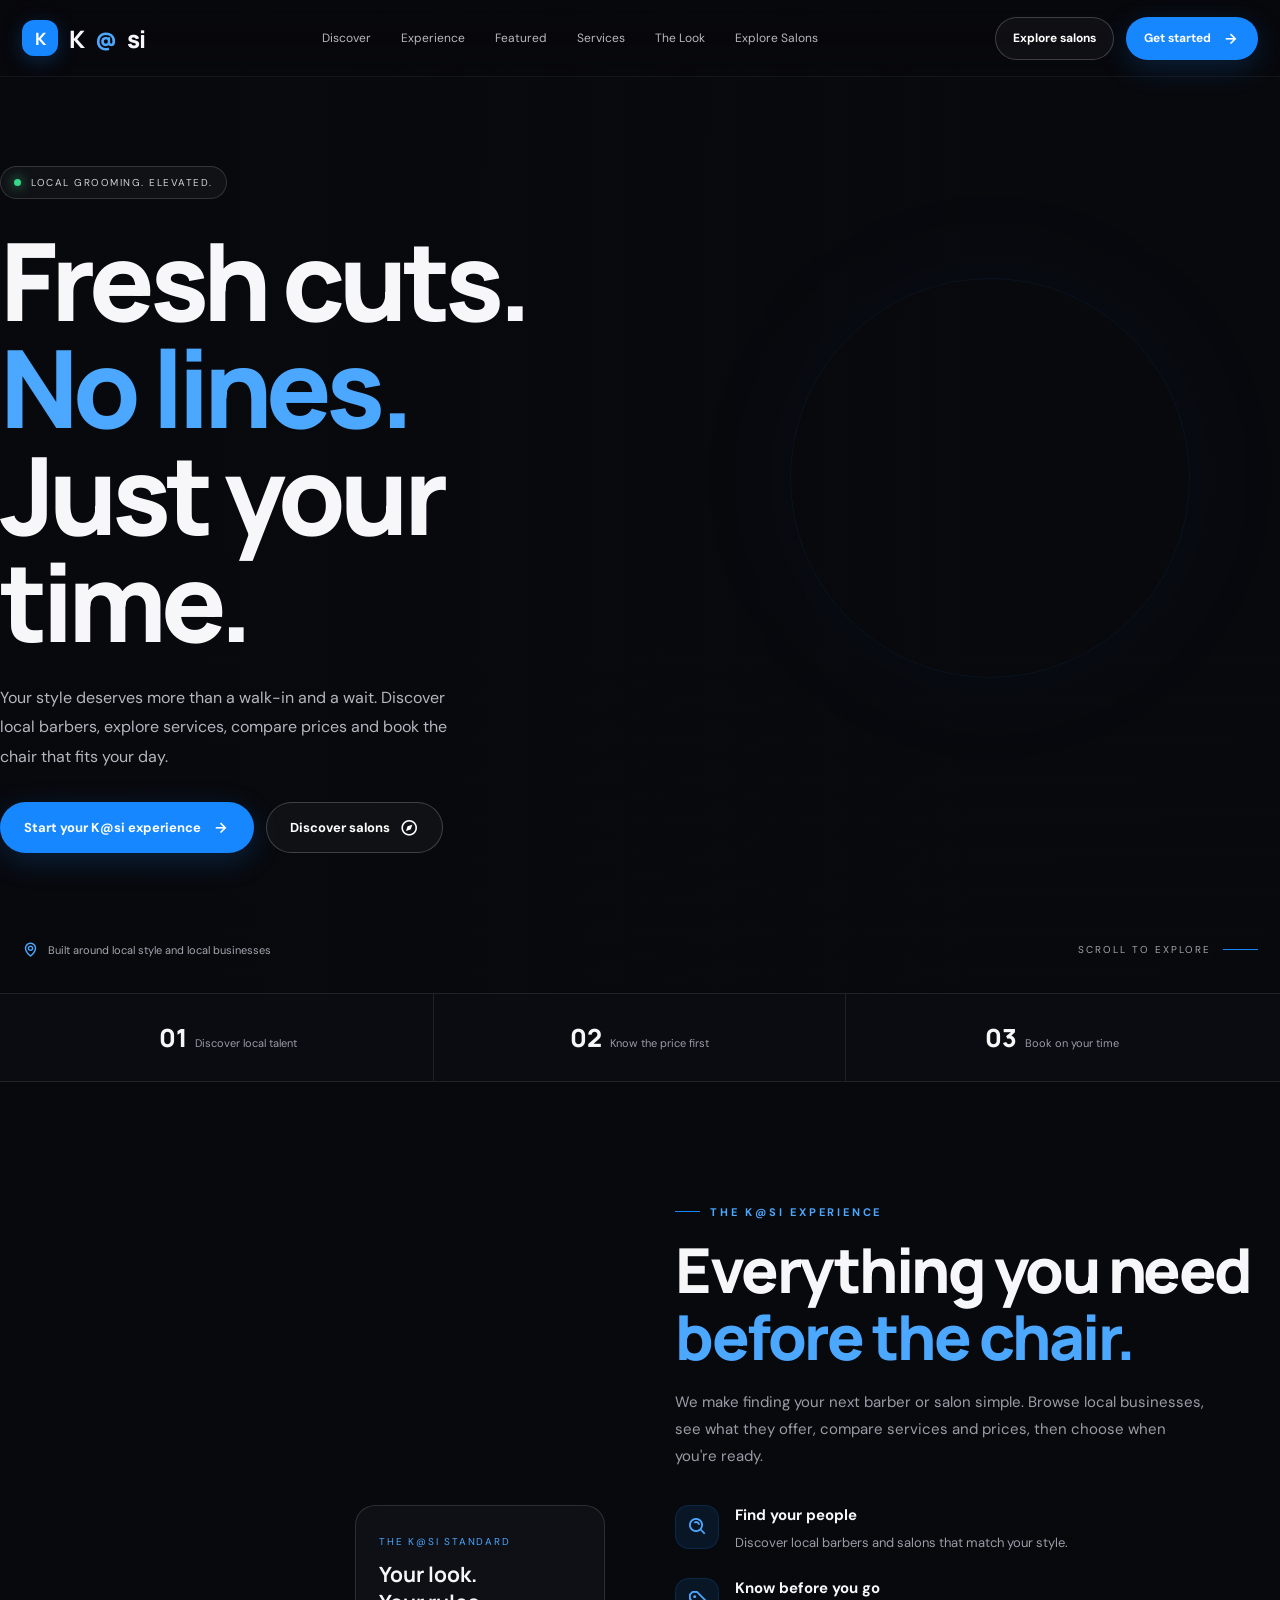
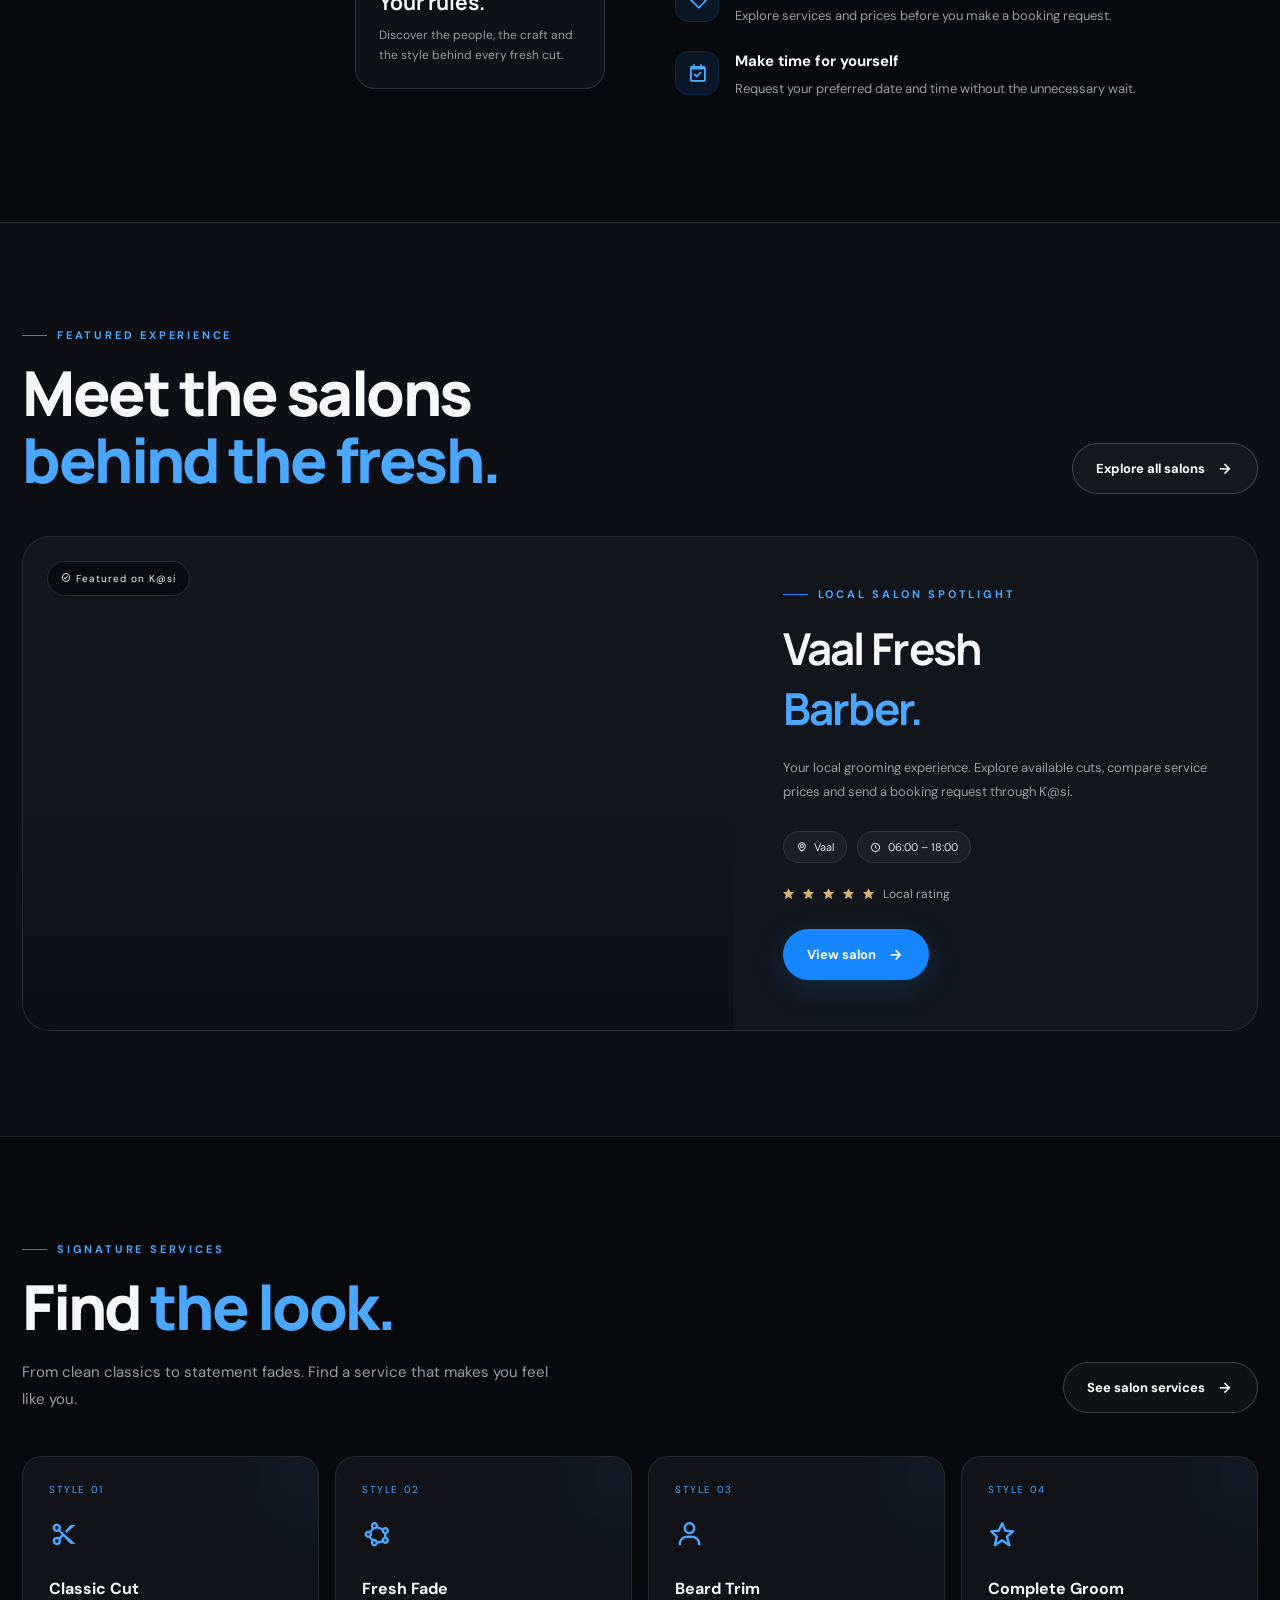
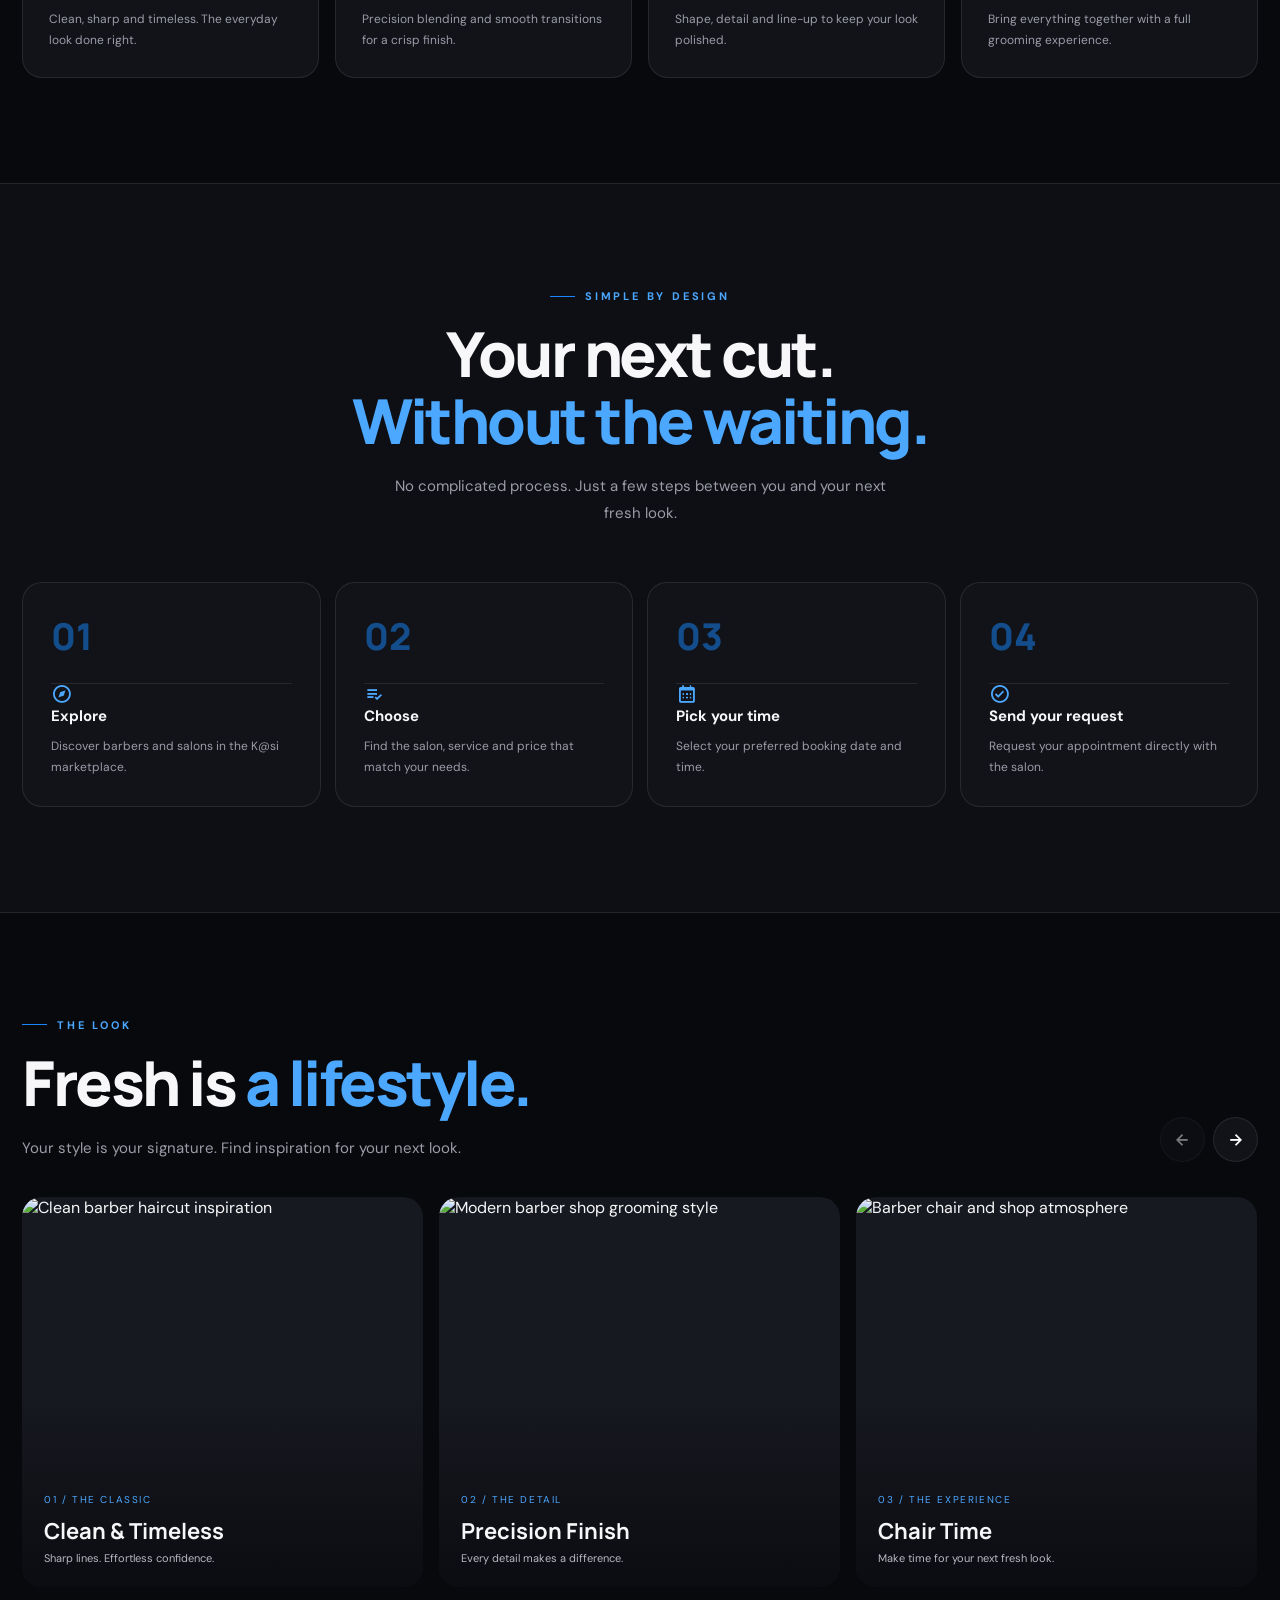
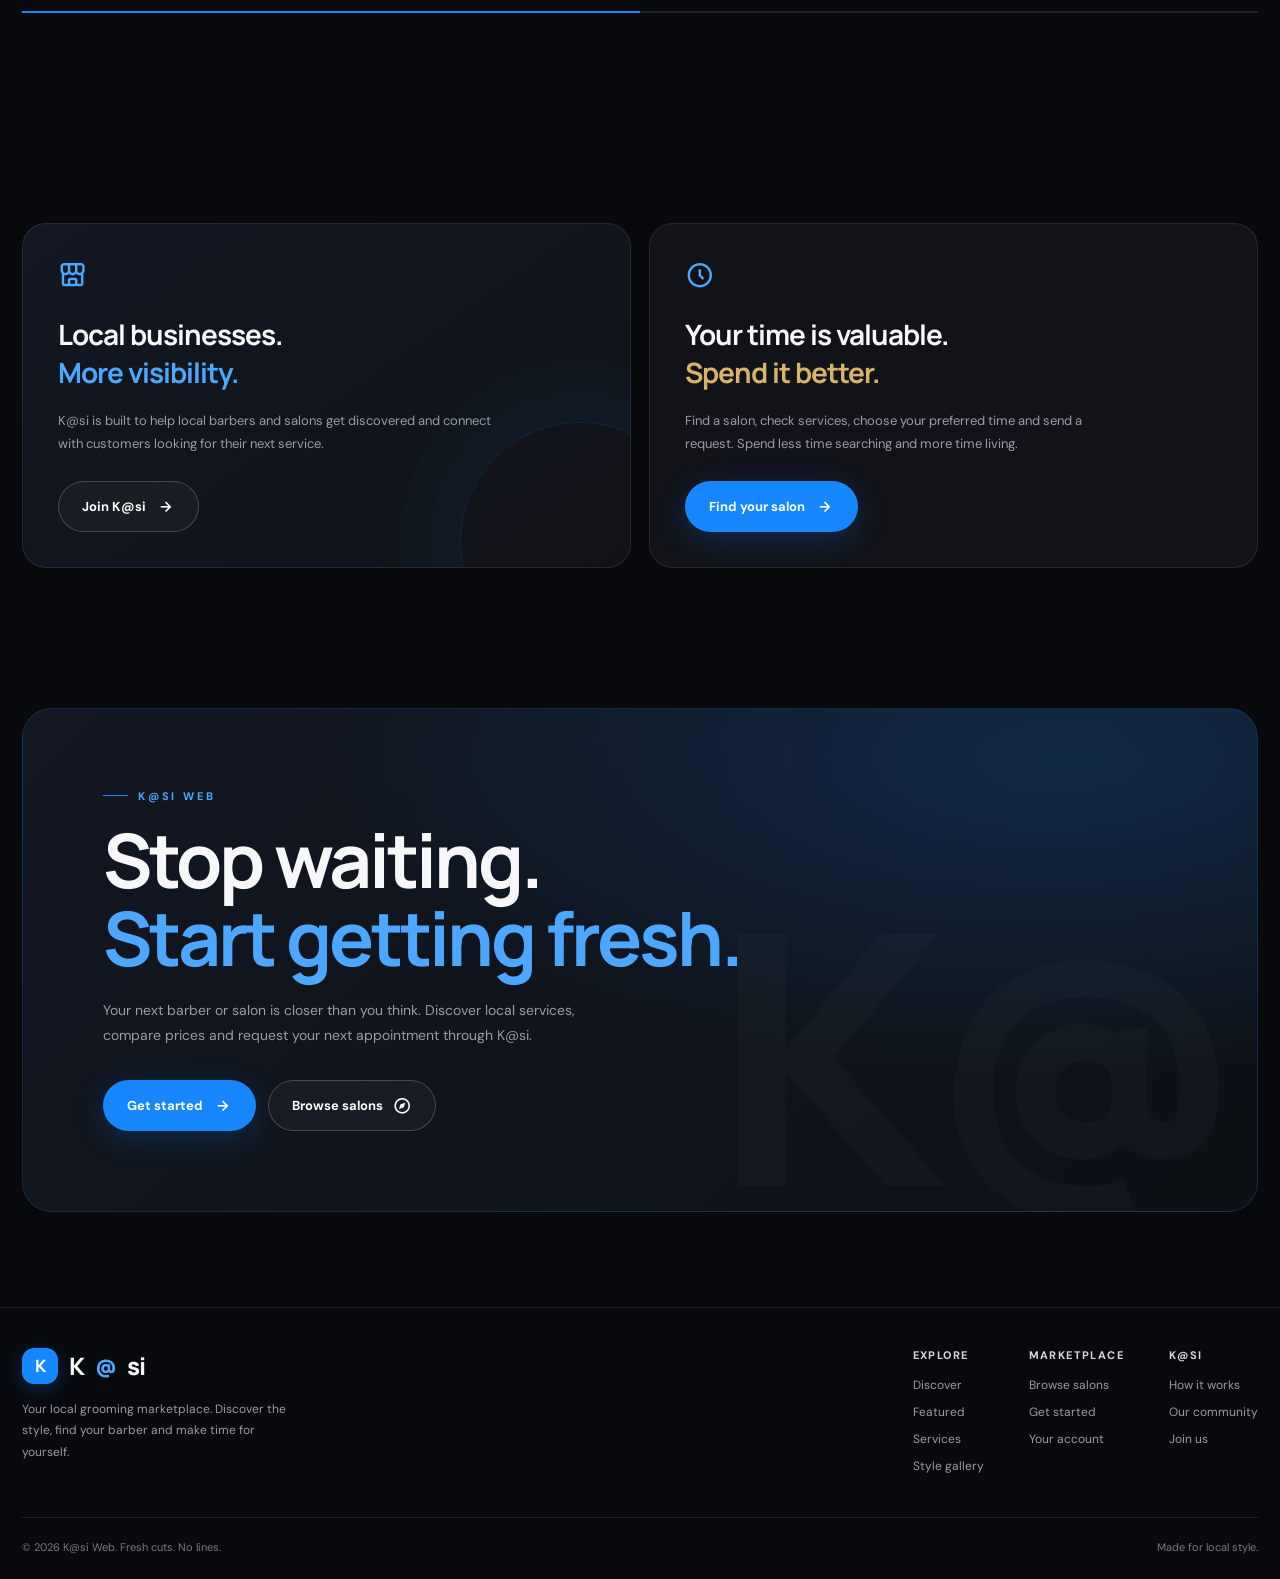
==== commit 4fc976c9: "Update index.html" ====
--- a/index.html
+++ b/index.html
@@ -1,5658 +1,850 @@
+
 <!DOCTYPE html>
 <html lang="en">
-
 <head>
-
-    <meta charset="UTF-8">
-
-    <meta
-        name="viewport"
-        content="width=device-width, initial-scale=1.0, viewport-fit=cover"
-    >
-
-    <meta
-        name="theme-color"
-        content="#07070d"
-    >
-
-    <meta
-        name="description"
-        content="K@si Web — Discover premium local barbers and salons, compare services and book your next fresh cut."
-    >
-
-    <meta
-        name="mobile-web-app-capable"
-        content="yes"
-    >
-
-    <meta
-        name="apple-mobile-web-app-capable"
-        content="yes"
-    >
-
-    <title>K@si Web | Your Cut. Your Time.</title>
-
-    <link
-        rel="manifest"
-        href="manifest.json"
-    >
-
-    <link
-        rel="preconnect"
-        href="https://fonts.googleapis.com"
-    >
-
-    <link
-        rel="preconnect"
-        href="https://fonts.gstatic.com"
-        crossorigin
-    >
-
-    <link
-        href="https://fonts.googleapis.com/css2?family=Inter:wght@400;500;600;700;800;900&family=Playfair+Display:wght@600;700;800&display=swap"
-        rel="stylesheet"
-    >
-
-    <link
-        href="https://cdn.jsdelivr.net/npm/boxicons@2.1.4/css/boxicons.min.css"
-        rel="stylesheet"
-    >
-
-    <style>
-
-        /* =========================================================
-           K@SI WEB
-           ELITE SALON MARKETPLACE LANDING PAGE
-           index.html = PUBLIC LANDING PAGE ONLY
-           
-           NO FIREBASE
-           NO AUTHENTICATION
-           NO LOGIN MODAL
-           NO ROLE ROUTING
-        ========================================================= */
-
-        :root {
-
-            --bg: #07070d;
-            --bg-2: #0b0b13;
-            --bg-3: #10101b;
-
-            --surface: rgba(255,255,255,.055);
-            --surface-2: rgba(255,255,255,.075);
-            --surface-3: rgba(255,255,255,.10);
-
-            --border: rgba(255,255,255,.09);
-            --border-strong: rgba(255,255,255,.15);
-
-            --text: #ffffff;
-            --muted: rgba(255,255,255,.63);
-            --muted-2: rgba(255,255,255,.42);
-
-            --blue: #3b82f6;
-            --blue-light: #60a5fa;
-
-            --purple: #8b5cf6;
-            --purple-light: #a78bfa;
-
-            --green: #25d366;
-            --gold: #f5c76b;
-
-            --danger: #f87171;
-
-            --radius: 24px;
-
-            --nav-height: 72px;
-
-            --shadow:
-                0 25px 80px rgba(0,0,0,.35);
-
-            --gradient:
-                linear-gradient(
-                    135deg,
-                    #3b82f6,
-                    #7c3aed
-                );
-
-        }
-
-
-        /* =========================================================
-           RESET
-        ========================================================= */
-
-        * {
-            margin: 0;
-            padding: 0;
-            box-sizing: border-box;
-        }
-
-
-        html {
-            scroll-behavior: smooth;
-            background: var(--bg);
-        }
-
-
-        body {
-
-            min-height: 100vh;
-
-            color: var(--text);
-
-            font-family:
-                "Inter",
-                sans-serif;
-
-            background:
-
-                radial-gradient(
-                    circle at 85% 5%,
-                    rgba(124,58,237,.15),
-                    transparent 28%
-                ),
-
-                radial-gradient(
-                    circle at 5% 25%,
-                    rgba(59,130,246,.09),
-                    transparent 28%
-                ),
-
-                var(--bg);
-
-            overflow-x: hidden;
-
-        }
-
-
-        body.menu-open {
-            overflow: hidden;
-        }
-
-
-        a {
-            color: inherit;
-            text-decoration: none;
-        }
-
-
-        button,
-        input {
-            font: inherit;
-        }
-
-
-        button {
-            -webkit-tap-highlight-color: transparent;
-        }
-
-
-        img {
-            display: block;
-            max-width: 100%;
-        }
-
-
-        ::selection {
-            background: rgba(139,92,246,.35);
-            color: white;
-        }
-
-
-        /* =========================================================
-           SCROLLBAR
-        ========================================================= */
-
-        ::-webkit-scrollbar {
-            width: 7px;
-        }
-
-
-        ::-webkit-scrollbar-track {
-            background: #07070d;
-        }
-
-
-        ::-webkit-scrollbar-thumb {
-
-            background:
-                linear-gradient(
-                    #3b82f6,
-                    #8b5cf6
-                );
-
-            border-radius: 99px;
-        }
-
-
-        /* =========================================================
-           LOADING SCREEN
-        ========================================================= */
-
-        .page-loader {
-
-            position: fixed;
-
-            inset: 0;
-
-            z-index: 9999;
-
-            display: grid;
-
-            place-items: center;
-
-            background: #07070d;
-
-            transition:
-                opacity .6s ease,
-                visibility .6s ease;
-
-        }
-
-
-        .page-loader.hidden {
-
-            opacity: 0;
-
-            visibility: hidden;
-
-            pointer-events: none;
-
-        }
-
-
-        .loader-content {
-            text-align: center;
-        }
-
-
-        .loader-logo {
-
-            font-size: 2rem;
-
-            font-weight: 900;
-
-            letter-spacing: -.07em;
-
-            margin-bottom: 20px;
-
-        }
-
-
-        .loader-logo span {
-
-            background:
-                var(--gradient);
-
-            -webkit-background-clip: text;
-            background-clip: text;
-
-            color: transparent;
-
-        }
-
-
-        .loader-line {
-
-            width: 130px;
-
-            height: 2px;
-
-            margin: auto;
-
-            overflow: hidden;
-
-            background:
-                rgba(255,255,255,.08);
-
-        }
-
-
-        .loader-line::after {
-
-            content: "";
-
-            display: block;
-
-            width: 50%;
-
-            height: 100%;
-
-            background:
-                var(--gradient);
-
-            animation:
-                loaderMove 1s ease-in-out infinite;
-
-        }
-
-
-        @keyframes loaderMove {
-
-            from {
-                transform: translateX(-100%);
-            }
-
-            to {
-                transform: translateX(300%);
-            }
-
-        }
-
-
-        /* =========================================================
-           NAVBAR
-        ========================================================= */
-
-        .navbar {
-
-            position: fixed;
-
-            top: 0;
-            left: 0;
-            right: 0;
-
-            z-index: 2000;
-
-            height:
-                var(--nav-height);
-
-            display:
-                flex;
-
-            align-items:
-                center;
-
-            justify-content:
-                space-between;
-
-            padding:
-                0 6%;
-
-            background:
-                rgba(7,7,13,.62);
-
-            backdrop-filter:
-                blur(22px);
-
-            -webkit-backdrop-filter:
-                blur(22px);
-
-            border-bottom:
-                1px solid
-                rgba(255,255,255,.06);
-
-            transition:
-                .3s ease;
-
-        }
-
-
-        .navbar.scrolled {
-
-            background:
-                rgba(7,7,13,.92);
-
-            box-shadow:
-                0 15px 45px
-                rgba(0,0,0,.25);
-
-        }
-
-
-        .logo {
-
-            display:
-                inline-flex;
-
-            align-items:
-                center;
-
-            gap: 2px;
-
-            font-size:
-                1.42rem;
-
-            font-weight:
-                900;
-
-            letter-spacing:
-                -.06em;
-
-        }
-
-
-        .logo span {
-
-            background:
-                var(--gradient);
-
-            -webkit-background-clip:
-                text;
-
-            background-clip:
-                text;
-
-            color:
-                transparent;
-
-        }
-
-
-        .logo-dot {
-
-            width: 6px;
-            height: 6px;
-
-            margin-left: 3px;
-
-            border-radius: 50%;
-
-            background:
-                var(--purple);
-
-            box-shadow:
-                0 0 15px
-                rgba(139,92,246,.8);
-
-        }
-
-
-        .nav-links {
-
-            display:
-                flex;
-
-            align-items:
-                center;
-
-            gap:
-                28px;
-
-        }
-
-
-        .nav-links a {
-
-            position: relative;
-
-            color:
-                rgba(255,255,255,.66);
-
-            font-size:
-                .85rem;
-
-            font-weight:
-                600;
-
-            transition:
-                .2s ease;
-
-        }
-
-
-        .nav-links a:not(.nav-login)::after {
-
-            content: "";
-
-            position: absolute;
-
-            left: 0;
-            right: 0;
-            bottom: -7px;
-
-            height: 1px;
-
-            transform:
-                scaleX(0);
-
-            background:
-                var(--gradient);
-
-            transition:
-                .2s ease;
-
-        }
-
-
-        .nav-links a:hover {
-            color: white;
-        }
-
-
-        .nav-links a:hover::after {
-            transform: scaleX(1);
-        }
-
-
-        .nav-login {
-
-            display:
-                inline-flex;
-
-            align-items:
-                center;
-
-            justify-content:
-                center;
-
-            min-height:
-                40px;
-
-            padding:
-                0 17px;
-
-            border-radius:
-                999px;
-
-            border:
-                1px solid
-                rgba(255,255,255,.13);
-
-            background:
-                rgba(255,255,255,.055);
-
-        }
-
-
-        .nav-login:hover {
-
-            background:
-                rgba(255,255,255,.10);
-
-            border-color:
-                rgba(139,92,246,.45);
-
-        }
-
-
-        .sound-control {
-
-            position: fixed;
-
-            right: 20px;
-
-            bottom: 20px;
-
-            z-index: 1900;
-
-            width: 48px;
-            height: 48px;
-
-            display: grid;
-
-            place-items: center;
-
-            border:
-                1px solid
-                rgba(255,255,255,.13);
-
-            border-radius: 50%;
-
-            color: white;
-
-            background:
-                rgba(10,10,18,.72);
-
-            backdrop-filter:
-                blur(16px);
-
-            -webkit-backdrop-filter:
-                blur(16px);
-
-            box-shadow:
-                0 12px 35px
-                rgba(0,0,0,.3);
-
-            cursor: pointer;
-
-            transition:
-                .25s ease;
-
-        }
-
-
-        .sound-control:hover {
-
-            transform:
-                translateY(-3px);
-
-            border-color:
-                rgba(139,92,246,.55);
-
-        }
-
-
-        .sound-control i {
-            font-size: 1.25rem;
-        }
-
-
-        .sound-tooltip {
-
-            position: fixed;
-
-            right: 78px;
-
-            bottom: 27px;
-
-            z-index: 1900;
-
-            padding:
-                8px 11px;
-
-            border-radius:
-                9px;
-
-            font-size:
-                .68rem;
-
-            color:
-                rgba(255,255,255,.75);
-
-            background:
-                rgba(15,15,25,.9);
-
-            border:
-                1px solid
-                rgba(255,255,255,.08);
-
-            opacity: 0;
-
-            transform:
-                translateX(8px);
-
-            pointer-events: none;
-
-            transition:
-                .2s ease;
-
-        }
-
-
-        .sound-control:hover + .sound-tooltip {
-
-            opacity: 1;
-
-            transform:
-                translateX(0);
-
-        }
-
-
-        /* =========================================================
-           MOBILE MENU
-        ========================================================= */
-
-        .menu-toggle {
-
-            display: none;
-
-            width: 42px;
-            height: 42px;
-
-            border-radius: 12px;
-
-            border:
-                1px solid
-                rgba(255,255,255,.10);
-
-            background:
-                rgba(255,255,255,.05);
-
-            color: white;
-
-            cursor: pointer;
-
-        }
-
-
-        .mobile-menu {
-
-            position: fixed;
-
-            inset:
-                var(--nav-height) 0 0 0;
-
-            z-index: 1500;
-
-            padding: 30px 6%;
-
-            background:
-                rgba(7,7,13,.97);
-
-            backdrop-filter:
-                blur(30px);
-
-            transform:
-                translateX(100%);
-
-            transition:
-                .35s ease;
-
-        }
-
-
-        .mobile-menu.open {
-            transform: translateX(0);
-        }
-
-
-        .mobile-menu a {
-
-            display:
-                flex;
-
-            align-items:
-                center;
-
-            justify-content:
-                space-between;
-
-            padding:
-                18px 0;
-
-            border-bottom:
-                1px solid
-                rgba(255,255,255,.07);
-
-            font-size:
-                1.15rem;
-
-            font-weight:
-                700;
-
-        }
-
-
-        /* =========================================================
-           HERO
-        ========================================================= */
-
-        .hero {
-
-            position:
-                relative;
-
-            min-height:
-                100svh;
-
-            display:
-                flex;
-
-            align-items:
-                center;
-
-            padding:
-                130px 6% 120px;
-
-            overflow:
-                hidden;
-
-        }
-
-
-        .hero-image {
-
-            position:
-                absolute;
-
-            inset:
-                0;
-
-            z-index:
-                0;
-
-        }
-
-
-        .hero-image img {
-
-            width:
-                100%;
-
-            height:
-                100%;
-
-            object-fit:
-                cover;
-
-            object-position:
-                center;
-
-            filter:
-                brightness(.43)
-                saturate(.92);
-
-            transform:
-                scale(1.05);
-
-            animation:
-                heroZoom 16s ease-out forwards;
-
-        }
-
-
-        @keyframes heroZoom {
-
-            from {
-                transform: scale(1.08);
-            }
-
-            to {
-                transform: scale(1.01);
-            }
-
-        }
-
-
-        .hero-image::before {
-
-            content: "";
-
-            position:
-                absolute;
-
-            inset:
-                0;
-
-            background:
-                radial-gradient(
-                    circle at 72% 35%,
-                    rgba(139,92,246,.17),
-                    transparent 30%
-                );
-
-            z-index: 1;
-
-        }
-
-
-        .hero-image::after {
-
-            content: "";
-
-            position:
-                absolute;
-
-            inset:
-                0;
-
-            z-index: 2;
-
-            background:
-
-                linear-gradient(
-                    90deg,
-                    rgba(7,7,13,.98) 0%,
-                    rgba(7,7,13,.84) 32%,
-                    rgba(7,7,13,.40) 72%,
-                    rgba(7,7,13,.72) 100%
-                ),
-
-                linear-gradient(
-                    0deg,
-                    #07070d 0%,
-                    transparent 34%,
-                    rgba(7,7,13,.20) 100%
-                );
-
-        }
-
-
-        .hero-content {
-
-            position:
-                relative;
-
-            z-index:
-                5;
-
-            width:
-                min(730px,100%);
-
-            animation:
-                heroContent .9s ease both;
-
-        }
-
-
-        @keyframes heroContent {
-
-            from {
-
-                opacity: 0;
-
-                transform:
-                    translateY(25px);
-
-            }
-
-            to {
-
-                opacity: 1;
-
-                transform:
-                    translateY(0);
-
-            }
-
-        }
-
-
-        .eyebrow {
-
-            display:
-                inline-flex;
-
-            align-items:
-                center;
-
-            gap: 8px;
-
-            padding:
-                8px 13px;
-
-            margin-bottom:
-                24px;
-
-            border:
-                1px solid
-                rgba(255,255,255,.13);
-
-            border-radius:
-                999px;
-
-            background:
-                rgba(255,255,255,.06);
-
-            backdrop-filter:
-                blur(14px);
-
-            color:
-                rgba(255,255,255,.78);
-
-            font-size:
-                .7rem;
-
-            font-weight:
-                800;
-
-            letter-spacing:
-                .08em;
-
-            text-transform:
-                uppercase;
-
-        }
-
-
-        .eyebrow i {
-            color: var(--purple-light);
-            font-size: 1rem;
-        }
-
-
-        .hero h1 {
-
-            font-family:
-                "Playfair Display",
-                serif;
-
-            font-size:
-                clamp(3.4rem,8vw,7rem);
-
-            line-height:
-                .91;
-
-            letter-spacing:
-                -.06em;
-
-            margin-bottom:
-                28px;
-
-        }
-
-
-        .hero h1 span {
-
-            display: block;
-
-            background:
-                linear-gradient(
-                    100deg,
-                    white 15%,
-                    #93c5fd 52%,
-                    #a78bfa 90%
-                );
-
-            -webkit-background-clip:
-                text;
-
-            background-clip:
-                text;
-
-            color:
-                transparent;
-
-        }
-
-
-        .typing-line {
-
-            min-height:
-                34px;
-
-            margin-bottom:
-                25px;
-
-            color:
-                rgba(255,255,255,.72);
-
-            font-size:
-                clamp(1rem,2vw,1.28rem);
-
-        }
-
-
-        .typing {
-            color: white;
-            font-weight: 800;
-        }
-
-
-        .cursor {
-
-            display:
-                inline-block;
-
-            width: 2px;
-            height: 1.05em;
-
-            margin-left: 3px;
-
-            vertical-align:
-                middle;
-
-            background:
-                var(--purple-light);
-
-            animation:
-                blink .8s infinite;
-
-        }
-
-
-        @keyframes blink {
-
-            50% {
-                opacity: 0;
-            }
-
-        }
-
-
-        .hero-description {
-
-            max-width:
-                580px;
-
-            margin-bottom:
-                34px;
-
-            color:
-                rgba(255,255,255,.64);
-
-            font-size:
-                .98rem;
-
-            line-height:
-                1.8;
-
-        }
-
-
-        .hero-buttons {
-
-            display:
-                flex;
-
-            flex-wrap:
-                wrap;
-
-            gap:
-                12px;
-
-        }
-
-
-        .btn {
-
-            display:
-                inline-flex;
-
-            align-items:
-                center;
-
-            justify-content:
-                center;
-
-            gap: 9px;
-
-            min-height:
-                52px;
-
-            padding:
-                0 23px;
-
-            border-radius:
-                14px;
-
-            border:
-                0;
-
-            font-size:
-                .88rem;
-
-            font-weight:
-                800;
-
-            cursor:
-                pointer;
-
-            transition:
-                .25s ease;
-
-        }
-
-
-        .btn i {
-            font-size: 1.1rem;
-        }
-
-
-        .btn:hover {
-            transform: translateY(-3px);
-        }
-
-
-        .btn:active {
-            transform: scale(.98);
-        }
-
-
-        .btn-primary {
-
-            color: white;
-
-            background:
-                var(--gradient);
-
-            box-shadow:
-                0 18px 50px
-                rgba(59,130,246,.22);
-
-        }
-
-
-        .btn-primary:hover {
-
-            box-shadow:
-                0 20px 60px
-                rgba(124,58,237,.35);
-
-        }
-
-
-        .btn-secondary {
-
-            color: white;
-
-            background:
-                rgba(255,255,255,.07);
-
-            border:
-                1px solid
-                rgba(255,255,255,.15);
-
-            backdrop-filter:
-                blur(14px);
-
-        }
-
-
-        .btn-secondary:hover {
-
-            background:
-                rgba(255,255,255,.11);
-
-        }
-
-
-        /* =========================================================
-           HERO TRUST STRIP
-        ========================================================= */
-
-        .hero-trust {
-
-            position:
-                absolute;
-
-            left:
-                6%;
-
-            bottom:
-                34px;
-
-            z-index:
-                5;
-
-            display:
-                flex;
-
-            align-items:
-                center;
-
-            gap:
-                12px;
-
-            color:
-                rgba(255,255,255,.53);
-
-            font-size:
-                .68rem;
-
-        }
-
-
-        .trust-dots {
-
-            display:
-                flex;
-
-            align-items:
-                center;
-
-        }
-
-
-        .trust-dot {
-
-            width: 24px;
-            height: 24px;
-
-            margin-left:
-                -5px;
-
-            border:
-                2px solid
-                #08080e;
-
-            border-radius: 50%;
-
-            background:
-                linear-gradient(
-                    135deg,
-                    #222,
-                    #777
-                );
-
-        }
-
-
-        .trust-dot:first-child {
-            margin-left: 0;
-        }
-
-
-        /* =========================================================
-           FLOATING HERO CARDS
-        ========================================================= */
-
-        .hero-floating {
-
-            position:
-                absolute;
-
-            right:
-                6%;
-
-            bottom:
-                55px;
-
-            z-index:
-                7;
-
-            width:
-                min(300px,28vw);
-
-        }
-
-
-        .floating-card {
-
-            padding:
-                17px;
-
-            border:
-                1px solid
-                rgba(255,255,255,.12);
-
-            border-radius:
-                20px;
-
-            background:
-                rgba(15,15,24,.58);
-
-            backdrop-filter:
-                blur(22px);
-
-            box-shadow:
-                0 25px 70px
-                rgba(0,0,0,.3);
-
-            animation:
-                floatCard 4s ease-in-out infinite;
-
-        }
-
-
-        @keyframes floatCard {
-
-            0%,100% {
-                transform: translateY(0);
-            }
-
-            50% {
-                transform: translateY(-8px);
-            }
-
-        }
-
-
-        .floating-top {
-
-            display:
-                flex;
-
-            align-items:
-                center;
-
-            justify-content:
-                space-between;
-
-            margin-bottom:
-                12px;
-
-        }
-
-
-        .live-status {
-
-            display:
-                inline-flex;
-
-            align-items:
-                center;
-
-            gap: 6px;
-
-            color:
-                #86efac;
-
-            font-size:
-                .65rem;
-
-            font-weight:
-                700;
-
-        }
-
-
-        .live-dot {
-
-            width: 6px;
-            height: 6px;
-
-            border-radius: 50%;
-
-            background:
-                #34d399;
-
-            box-shadow:
-                0 0 10px
-                #34d399;
-
-        }
-
-
-        .floating-rating {
-
-            color:
-                var(--gold);
-
-            font-size:
-                .7rem;
-
-        }
-
-
-        .floating-name {
-
-            font-weight:
-                800;
-
-            font-size:
-                .95rem;
-
-            margin-bottom:
-                5px;
-
-        }
-
-
-        .floating-meta {
-
-            display:
-                flex;
-
-            align-items:
-                center;
-
-            gap:
-                6px;
-
-            color:
-                var(--muted-2);
-
-            font-size:
-                .68rem;
-
-        }
-
-
-        /* =========================================================
-           SECTION SYSTEM
-        ========================================================= */
-
-        section {
-            padding: 105px 6%;
-        }
-
-
-        .section-label {
-
-            color:
-                var(--purple-light);
-
-            font-size:
-                .68rem;
-
-            font-weight:
-                900;
-
-            letter-spacing:
-                .16em;
-
-            text-transform:
-                uppercase;
-
-            margin-bottom:
-                13px;
-
-        }
-
-
-        .section-title {
-
-            max-width:
-                750px;
-
-            margin-bottom:
-                17px;
-
-            font-family:
-                "Playfair Display",
-                serif;
-
-            font-size:
-                clamp(2.3rem,5vw,4.3rem);
-
-            line-height:
-                .98;
-
-            letter-spacing:
-                -.05em;
-
-        }
-
-
-        .section-description {
-
-            max-width:
-                610px;
-
-            color:
-                var(--muted);
-
-            line-height:
-                1.75;
-
-            font-size:
-                .9rem;
-
-        }
-
-
-        /* =========================================================
-           QUICK DISCOVERY
-        ========================================================= */
-
-        .discovery {
-
-            position: relative;
-
-            background:
-                linear-gradient(
-                    180deg,
-                    #07070d,
-                    #0b0b14
-                );
-
-        }
-
-
-        .discovery-grid {
-
-            display:
-                grid;
-
-            grid-template-columns:
-                repeat(4,1fr);
-
-            gap:
-                14px;
-
-            margin-top:
-                45px;
-
-        }
-
-
-        .discovery-card {
-
-            position:
-                relative;
-
-            min-height:
-                185px;
-
-            padding:
-                25px;
-
-            overflow:
-                hidden;
-
-            border:
-                1px solid
-                var(--border);
-
-            border-radius:
-                22px;
-
-            background:
-                rgba(255,255,255,.04);
-
-            transition:
-                .28s ease;
-
-        }
-
-
-        .discovery-card:hover {
-
-            transform:
-                translateY(-6px);
-
-            border-color:
-                rgba(139,92,246,.35);
-
-            background:
-                rgba(255,255,255,.065);
-
-        }
-
-
-        .discovery-number {
-
-            color:
-                rgba(255,255,255,.2);
-
-            font-size:
-                .7rem;
-
-            font-weight:
-                900;
-
-            margin-bottom:
-                24px;
-
-        }
-
-
-        .discovery-card i {
-
-            display:
-                block;
-
-            color:
-                var(--purple-light);
-
-            font-size:
-                1.8rem;
-
-            margin-bottom:
-                14px;
-
-        }
-
-
-        .discovery-card h3 {
-
-            font-size:
-                .98rem;
-
-            margin-bottom:
-                7px;
-
-        }
-
-
-        .discovery-card p {
-
-            color:
-                var(--muted-2);
-
-            font-size:
-                .73rem;
-
-            line-height:
-                1.55;
-
-        }
-
-
-        /* =========================================================
-           FEATURED SALON
-        ========================================================= */
-
-        .featured {
-
-            background:
-                #090910;
-
-        }
-
-
-        .featured-header {
-
-            display:
-                flex;
-
-            align-items:
-                end;
-
-            justify-content:
-                space-between;
-
-            gap:
-                30px;
-
-        }
-
-
-        .text-link {
-
-            display:
-                inline-flex;
-
-            align-items:
-                center;
-
-            gap:
-                6px;
-
-            color:
-                rgba(255,255,255,.72);
-
-            font-size:
-                .76rem;
-
-            font-weight:
-                800;
-
-            white-space:
-                nowrap;
-
-        }
-
-
-        .text-link:hover {
-            color: white;
-        }
-
-
-        .featured-card {
-
-            position:
-                relative;
-
-            display:
-                grid;
-
-            grid-template-columns:
-                1.15fr .85fr;
-
-            min-height:
-                470px;
-
-            margin-top:
-                45px;
-
-            overflow:
-                hidden;
-
-            border:
-                1px solid
-                rgba(255,255,255,.10);
-
-            border-radius:
-                30px;
-
-            background:
-                #0d0d16;
-
-            box-shadow:
-                var(--shadow);
-
-        }
-
-
-        .featured-image {
-
-            position:
-                relative;
-
-            min-height:
-                470px;
-
-            overflow:
-                hidden;
-
-        }
-
-
-        .featured-image img {
-
-            width:
-                100%;
-
-            height:
-                100%;
-
-            object-fit:
-                cover;
-
-            transition:
-                transform .7s ease;
-
-        }
-
-
-        .featured-card:hover
-        .featured-image img {
-
-            transform:
-                scale(1.05);
-
-        }
-
-
-        .featured-image::after {
-
-            content:
-                "";
-
-            position:
-                absolute;
-
-            inset:
-                0;
-
-            background:
-                linear-gradient(
-                    90deg,
-                    transparent 55%,
-                    #0d0d16 100%
-                );
-
-        }
-
-
-        .featured-badge {
-
-            position:
-                absolute;
-
-            top:
-                22px;
-
-            left:
-                22px;
-
-            z-index:
-                2;
-
-            display:
-                inline-flex;
-
-            align-items:
-                center;
-
-            gap:
-                6px;
-
-            padding:
-                8px 11px;
-
-            border:
-                1px solid
-                rgba(255,255,255,.12);
-
-            border-radius:
-                999px;
-
-            background:
-                rgba(10,10,16,.72);
-
-            backdrop-filter:
-                blur(14px);
-
-            color:
-                white;
-
-            font-size:
-                .65rem;
-
-            font-weight:
-                800;
-
-        }
-
-
-        .featured-content {
-
-            position:
-                relative;
-
-            display:
-                flex;
-
-            flex-direction:
-                column;
-
-            justify-content:
-                center;
-
-            padding:
-                50px;
-
-            margin-left:
-                -40px;
-
-            z-index:
-                2;
-
-        }
-
-
-        .verified {
-
-            display:
-                inline-flex;
-
-            align-items:
-                center;
-
-            gap:
-                6px;
-
-            color:
-                #93c5fd;
-
-            font-size:
-                .67rem;
-
-            font-weight:
-                800;
-
-            margin-bottom:
-                13px;
-
-        }
-
-
-        .verified i {
-            font-size: .9rem;
-        }
-
-
-        .featured-content h3 {
-
-            font-family:
-                "Playfair Display",
-                serif;
-
-            font-size:
-                clamp(2rem,4vw,3.2rem);
-
-            line-height:
-                1;
-
-            margin-bottom:
-                13px;
-
-        }
-
-
-        .featured-location {
-
-            display:
-                flex;
-
-            align-items:
-                center;
-
-            gap:
-                6px;
-
-            color:
-                var(--muted);
-
-            font-size:
-                .75rem;
-
-            margin-bottom:
-                23px;
-
-        }
-
-
-        .featured-location i {
-            color: var(--purple-light);
-        }
-
-
-        .featured-copy {
-
-            max-width:
-                400px;
-
-            color:
-                var(--muted-2);
-
-            line-height:
-                1.7;
-
-            font-size:
-                .78rem;
-
-            margin-bottom:
-                25px;
-
-        }
-
-
-        .rating-row {
-
-            display:
-                flex;
-
-            align-items:
-                center;
-
-            gap:
-                10px;
-
-            margin-bottom:
-                27px;
-
-        }
-
-
-        .stars {
-
-            color:
-                var(--gold);
-
-            letter-spacing:
-                2px;
-
-            font-size:
-                .8rem;
-
-        }
-
-
-        .rating-number {
-
-            font-size:
-                .78rem;
-
-            font-weight:
-                800;
-
-        }
-
-
-        .rating-count {
-
-            color:
-                var(--muted-2);
-
-            font-size:
-                .68rem;
-
-        }
-
-
-        /* =========================================================
-           SERVICE SHOWCASE
-        ========================================================= */
-
-        .services {
-
-            background:
-                linear-gradient(
-                    180deg,
-                    #0b0b14,
-                    #08080f
-                );
-
-        }
-
-
-        .services-header {
-
-            display:
-                flex;
-
-            align-items:
-                end;
-
-            justify-content:
-                space-between;
-
-            gap:
-                30px;
-
-        }
-
-
-        .services-grid {
-
-            display:
-                grid;
-
-            grid-template-columns:
-                repeat(4,1fr);
-
-            gap:
-                14px;
-
-            margin-top:
-                45px;
-
-        }
-
-
-        .service-card {
-
-            position:
-                relative;
-
-            padding:
-                25px;
-
-            min-height:
-                225px;
-
-            overflow:
-                hidden;
-
-            border:
-                1px solid
-                var(--border);
-
-            border-radius:
-                21px;
-
-            background:
-                rgba(255,255,255,.04);
-
-            transition:
-                .28s ease;
-
-        }
-
-
-        .service-card::after {
-
-            content:
-                "";
-
-            position:
-                absolute;
-
-            right:
-                -60px;
-
-            bottom:
-                -70px;
-
-            width:
-                160px;
-
-            height:
-                160px;
-
-            border-radius:
-                50%;
-
-            background:
-                radial-gradient(
-                    circle,
-                    rgba(124,58,237,.18),
-                    transparent 70%
-                );
-
-        }
-
-
-        .service-card:hover {
-
-            transform:
-                translateY(-6px);
-
-            border-color:
-                rgba(139,92,246,.35);
-
-        }
-
-
-        .service-icon {
-
-            width:
-                46px;
-
-            height:
-                46px;
-
-            display:
-                grid;
-
-            place-items:
-                center;
-
-            margin-bottom:
-                20px;
-
-            border-radius:
-                13px;
-
-            color:
-                var(--purple-light);
-
-            background:
-                rgba(124,58,237,.12);
-
-            font-size:
-                1.35rem;
-
-        }
-
-
-        .service-card h3 {
-
-            font-size:
-                .98rem;
-
-            margin-bottom:
-                7px;
-
-        }
-
-
-        .service-card p {
-
-            max-width:
-                190px;
-
-            color:
-                var(--muted-2);
-
-            font-size:
-                .72rem;
-
-            line-height:
-                1.55;
-
-        }
-
-
-        .service-price {
-
-            position:
-                absolute;
-
-            right:
-                22px;
-
-            top:
-                24px;
-
-            color:
-                rgba(255,255,255,.68);
-
-            font-size:
-                .7rem;
-
-            font-weight:
-                800;
-
-        }
-
-
-        /* =========================================================
-           HOW IT WORKS
-        ========================================================= */
-
-        .how {
-
-            background:
-                #07070d;
-
-        }
-
-
-        .how-layout {
-
-            display:
-                grid;
-
-            grid-template-columns:
-                .8fr 1.2fr;
-
-            gap:
-                70px;
-
-            align-items:
-                center;
-
-            margin-top:
-                50px;
-
-        }
-
-
-        .how-visual {
-
-            position:
-                relative;
-
-            min-height:
-                410px;
-
-            display:
-                grid;
-
-            place-items:
-                center;
-
-            overflow:
-                hidden;
-
-            border:
-                1px solid
-                rgba(255,255,255,.08);
-
-            border-radius:
-                30px;
-
-            background:
-                radial-gradient(
-                    circle at center,
-                    rgba(124,58,237,.15),
-                    transparent 60%
-                );
-
-        }
-
-
-        .phone {
-
-            width:
-                220px;
-
-            padding:
-                10px;
-
-            border:
-                6px solid
-                #1b1b26;
-
-            border-radius:
-                34px;
-
-            background:
-                #0b0b12;
-
-            box-shadow:
-                0 30px 80px
-                rgba(0,0,0,.45);
-
-            transform:
-                rotate(-5deg);
-
-        }
-
-
-        .phone-screen {
-
-            min-height:
-                355px;
-
-            padding:
-                16px;
-
-            overflow:
-                hidden;
-
-            border-radius:
-                25px;
-
-            background:
-                linear-gradient(
-                    160deg,
-                    #171727,
-                    #090910
-                );
-
-        }
-
-
-        .phone-top {
-
-            display:
-                flex;
-
-            align-items:
-                center;
-
-            justify-content:
-                space-between;
-
-            margin-bottom:
-                18px;
-
-        }
-
-
-        .phone-title {
-
-            font-size:
-                .72rem;
-
-            font-weight:
-                800;
-
-        }
-
-
-        .phone-avatar {
-
-            width:
-                24px;
-
-            height:
-                24px;
-
-            border-radius:
-                50%;
-
-            background:
-                var(--gradient);
-
-        }
-
-
-        .phone-search {
-
-            height:
-                32px;
-
-            margin-bottom:
-                12px;
-
-            border-radius:
-                10px;
-
-            background:
-                rgba(255,255,255,.07);
-
-        }
-
-
-        .phone-card {
-
-            height:
-                120px;
-
-            margin-bottom:
-                10px;
-
-            border-radius:
-                14px;
-
-            background:
-                linear-gradient(
-                    135deg,
-                    rgba(59,130,246,.24),
-                    rgba(139,92,246,.20)
-                );
-
-            border:
-                1px solid
-                rgba(255,255,255,.08);
-
-        }
-
-
-        .phone-row {
-
-            display:
-                grid;
-
-            grid-template-columns:
-                repeat(2,1fr);
-
-            gap:
-                8px;
-
-        }
-
-
-        .phone-small {
-
-            height:
-                70px;
-
-            border-radius:
-                12px;
-
-            background:
-                rgba(255,255,255,.06);
-
-        }
-
-
-        .steps {
-
-            display:
-                grid;
-
-            gap:
-                14px;
-
-        }
-
-
-        .step {
-
-            display:
-                grid;
-
-            grid-template-columns:
-                54px 1fr;
-
-            gap:
-                18px;
-
-            padding:
-                20px;
-
-            border:
-                1px solid
-                rgba(255,255,255,.07);
-
-            border-radius:
-                18px;
-
-            background:
-                rgba(255,255,255,.035);
-
-            transition:
-                .25s ease;
-
-        }
-
-
-        .step:hover {
-
-            transform:
-                translateX(5px);
-
-            background:
-                rgba(255,255,255,.055);
-
-        }
-
-
-        .step-number {
-
-            width:
-                48px;
-
-            height:
-                48px;
-
-            display:
-                grid;
-
-            place-items:
-                center;
-
-            border-radius:
-                15px;
-
-            background:
-                var(--gradient);
-
-            font-size:
-                .8rem;
-
-            font-weight:
-                900;
-
-        }
-
-
-        .step h3 {
-
-            font-size:
-                .95rem;
-
-            margin-bottom:
-                6px;
-
-        }
-
-
-        .step p {
-
-            color:
-                var(--muted-2);
-
-            font-size:
-                .73rem;
-
-            line-height:
-                1.55;
-
-        }
-
-
-        /* =========================================================
-           GALLERY
-        ========================================================= */
-
-        .gallery {
-
-            background:
-                #090910;
-
-        }
-
-
-        .gallery-grid {
-
-            display:
-                grid;
-
-            grid-template-columns:
-                1.2fr .8fr .8fr;
-
-            grid-template-rows:
-                220px 220px;
-
-            gap:
-                12px;
-
-            margin-top:
-                45px;
-
-        }
-
-
-        .gallery-item {
-
-            position:
-                relative;
-
-            overflow:
-                hidden;
-
-            border-radius:
-                20px;
-
-            border:
-                1px solid
-                rgba(255,255,255,.08);
-
-            background:
-                #111;
-
-        }
-
-
-        .gallery-item:first-child {
-
-            grid-row:
-                1 / 3;
-
-        }
-
-
-        .gallery-item img {
-
-            width:
-                100%;
-
-            height:
-                100%;
-
-            object-fit:
-                cover;
-
-            filter:
-                brightness(.76)
-                saturate(.9);
-
-            transition:
-                .6s ease;
-
-        }
-
-
-        .gallery-item:hover img {
-
-            transform:
-                scale(1.06);
-
-            filter:
-                brightness(.9)
-                saturate(1);
-
-        }
-
-
-        .gallery-overlay {
-
-            position:
-                absolute;
-
-            inset:
-                auto 0 0 0;
-
-            padding:
-                20px;
-
-            background:
-                linear-gradient(
-                    transparent,
-                    rgba(0,0,0,.8)
-                );
-
-        }
-
-
-        .gallery-overlay strong {
-
-            display:
-                block;
-
-            font-size:
-                .8rem;
-
-            margin-bottom:
-                4px;
-
-        }
-
-
-        .gallery-overlay span {
-
-            color:
-                rgba(255,255,255,.55);
-
-            font-size:
-                .65rem;
-
-        }
-
-
-        /* =========================================================
-           TRUST
-        ========================================================= */
-
-        .trust {
-
-            background:
-                linear-gradient(
-                    180deg,
-                    #090910,
-                    #07070d
-                );
-
-        }
-
-
-        .trust-grid {
-
-            display:
-                grid;
-
-            grid-template-columns:
-                repeat(3,1fr);
-
-            gap:
-                16px;
-
-            margin-top:
-                45px;
-
-        }
-
-
-        .trust-card {
-
-            padding:
-                28px;
-
-            border:
-                1px solid
-                rgba(255,255,255,.08);
-
-            border-radius:
-                22px;
-
-            background:
-                rgba(255,255,255,.035);
-
-        }
-
-
-        .trust-icon {
-
-            width:
-                42px;
-
-            height:
-                42px;
-
-            display:
-                grid;
-
-            place-items:
-                center;
-
-            margin-bottom:
-                18px;
-
-            border-radius:
-                12px;
-
-            color:
-                #93c5fd;
-
-            background:
-                rgba(59,130,246,.11);
-
-        }
-
-
-        .trust-card h3 {
-
-            font-size:
-                .94rem;
-
-            margin-bottom:
-                7px;
-
-        }
-
-
-        .trust-card p {
-
-            color:
-                var(--muted-2);
-
-            font-size:
-                .73rem;
-
-            line-height:
-                1.6;
-
-        }
-
-
-        /* =========================================================
-           CTA
-        ========================================================= */
-
-        .cta {
-
-            padding-top:
-                70px;
-
-            padding-bottom:
-                90px;
-
-        }
-
-
-        .cta-box {
-
-            position:
-                relative;
-
-            overflow:
-                hidden;
-
-            padding:
-                70px;
-
-            border:
-                1px solid
-                rgba(255,255,255,.10);
-
-            border-radius:
-                32px;
-
-            background:
-
-                radial-gradient(
-                    circle at 82% 18%,
-                    rgba(139,92,246,.27),
-                    transparent 32%
-                ),
-
-                radial-gradient(
-                    circle at 10% 100%,
-                    rgba(59,130,246,.15),
-                    transparent 30%
-                ),
-
-                linear-gradient(
-                    135deg,
-                    #111827,
-                    #0d0d18
-                );
-
-            box-shadow:
-                var(--shadow);
-
-        }
-
-
-        .cta-box h2 {
-
-            position:
-                relative;
-
-            z-index:
-                1;
-
-            max-width:
-                720px;
-
-            margin-bottom:
-                18px;
-
-            font-family:
-                "Playfair Display",
-                serif;
-
-            font-size:
-                clamp(2.5rem,5vw,4.7rem);
-
-            line-height:
-                .95;
-
-            letter-spacing:
-                -.05em;
-
-        }
-
-
-        .cta-box p {
-
-            position:
-                relative;
-
-            z-index:
-                1;
-
-            max-width:
-                570px;
-
-            margin-bottom:
-                28px;
-
-            color:
-                var(--muted);
-
-            line-height:
-                1.7;
-
-            font-size:
-                .86rem;
-
-        }
-
-
-        .cta-glow {
-
-            position:
-                absolute;
-
-            right:
-                -100px;
-
-            bottom:
-                -160px;
-
-            width:
-                350px;
-
-            height:
-                350px;
-
-            border-radius:
-                50%;
-
-            background:
-                radial-gradient(
-                    circle,
-                    rgba(59,130,246,.18),
-                    transparent 70%
-                );
-
-        }
-
-
-        /* =========================================================
-           FOOTER
-        ========================================================= */
-
-        footer {
-
-            padding:
-                45px 6% 30px;
-
-            border-top:
-                1px solid
-                rgba(255,255,255,.07);
-
-            color:
-                rgba(255,255,255,.45);
-
-        }
-
-
-        .footer-top {
-
-            display:
-                flex;
-
-            align-items:
-                center;
-
-            justify-content:
-                space-between;
-
-            gap:
-                30px;
-
-            margin-bottom:
-                35px;
-
-        }
-
-
-        .footer-brand {
-
-            color:
-                white;
-
-            font-size:
-                1.15rem;
-
-            font-weight:
-                900;
-
-        }
-
-
-        .footer-brand span {
-            color: var(--purple-light);
-        }
-
-
-        .footer-links {
-
-            display:
-                flex;
-
-            flex-wrap:
-                wrap;
-
-            gap:
-                22px;
-
-        }
-
-
-        .footer-links a {
-
-            font-size:
-                .72rem;
-
-            transition:
-                .2s ease;
-
-        }
-
-
-        .footer-links a:hover {
-            color: white;
-        }
-
-
-        .footer-bottom {
-
-            display:
-                flex;
-
-            align-items:
-                center;
-
-            justify-content:
-                space-between;
-
-            gap:
-                20px;
-
-            padding-top:
-                20px;
-
-            border-top:
-                1px solid
-                rgba(255,255,255,.06);
-
-        }
-
-
-        .copyright {
-
-            font-size:
-                .66rem;
-
-        }
-
-
-        .footer-status {
-
-            display:
-                inline-flex;
-
-            align-items:
-                center;
-
-            gap:
-                7px;
-
-            font-size:
-                .64rem;
-
-        }
-
-
-        .footer-status-dot {
-
-            width:
-                6px;
-
-            height:
-                6px;
-
-            border-radius:
-                50%;
-
-            background:
-                #34d399;
-
-            box-shadow:
-                0 0 9px
-                #34d399;
-
-        }
-
-
-        /* =========================================================
-           REVEAL ANIMATION
-        ========================================================= */
-
-        .reveal {
-
-            opacity:
-                0;
-
-            transform:
-                translateY(28px);
-
-            transition:
-                opacity .7s ease,
-                transform .7s ease;
-
-        }
-
-
-        .reveal.visible {
-
-            opacity:
-                1;
-
-            transform:
-                translateY(0);
-
-        }
-
-
-        /* =========================================================
-           RESPONSIVE
-        ========================================================= */
-
-        @media (max-width: 1050px) {
-
-            .hero-floating {
-                display: none;
-            }
-
-
-            .discovery-grid {
-                grid-template-columns:
-                    repeat(2,1fr);
-            }
-
-
-            .services-grid {
-                grid-template-columns:
-                    repeat(2,1fr);
-            }
-
-        }
-
-
-        @media (max-width: 900px) {
-
-            .navbar {
-                padding: 0 5%;
-            }
-
-
-            .nav-links {
-                display: none;
-            }
-
-
-            .menu-toggle {
-                display: grid;
-                place-items: center;
-            }
-
-
-            .hero {
-
-                align-items:
-                    flex-end;
-
-                min-height:
-                    100svh;
-
-                padding:
-                    115px 5% 145px;
-
-            }
-
-
-            .hero-image img {
-                object-position: 65% center;
-            }
-
-
-            .hero-image::after {
-
-                background:
-
-                    linear-gradient(
-                        0deg,
-                        #07070d 4%,
-                        rgba(7,7,13,.58) 50%,
-                        rgba(7,7,13,.48) 100%
-                    );
-
-            }
-
-
-            .hero-trust {
-
-                left:
-                    5%;
-
-                bottom:
-                    28px;
-
-            }
-
-
-            .featured-card {
-
-                grid-template-columns:
-                    1fr;
-
-            }
-
-
-            .featured-image {
-
-                min-height:
-                    330px;
-
-            }
-
-
-            .featured-content {
-
-                margin-left:
-                    0;
-
-                padding:
-                    38px;
-
-            }
-
-
-            .featured-image::after {
-
-                background:
-                    linear-gradient(
-                        0deg,
-                        #0d0d16 0%,
-                        transparent 55%
-                    );
-
-            }
-
-
-            .how-layout {
-
-                grid-template-columns:
-                    1fr;
-
-                gap:
-                    40px;
-
-            }
-
-
-            .how-visual {
-                min-height: 370px;
-            }
-
-
-            .trust-grid {
-                grid-template-columns:
-                    1fr;
-            }
-
-
-            .gallery-grid {
-
-                grid-template-columns:
-                    1fr 1fr;
-
-                grid-template-rows:
-                    230px 180px 180px;
-
-            }
-
-
-            .gallery-item:first-child {
-
-                grid-column:
-                    1 / 3;
-
-                grid-row:
-                    auto;
-
-            }
-
-
-            .footer-top {
-
-                align-items:
-                    flex-start;
-
-                flex-direction:
-                    column;
-
-            }
-
-        }
-
-
-        @media (max-width: 600px) {
-
-            :root {
-                --nav-height: 66px;
-            }
-
-
-            .navbar {
-                padding: 0 5%;
-            }
-
-
-            .logo {
-                font-size: 1.25rem;
-            }
-
-
-            section {
-                padding:
-                    78px 5%;
-            }
-
-
-            .hero {
-
-                padding:
-                    105px 5% 145px;
-
-            }
-
-
-            .hero h1 {
-
-                font-size:
-                    3.45rem;
-
-            }
-
-
-            .hero-description {
-
-                font-size:
-                    .86rem;
-
-            }
-
-
-            .hero-buttons {
-
-                flex-direction:
-                    column;
-
-            }
-
-
-            .btn {
-                width: 100%;
-            }
-
-
-            .hero-trust {
-
-                width:
-                    90%;
-
-                font-size:
-                    .58rem;
-
-            }
-
-
-            .discovery-grid {
-
-                grid-template-columns:
-                    1fr;
-
-            }
-
-
-            .services-grid {
-
-                grid-template-columns:
-                    1fr;
-
-            }
-
-
-            .services-header,
-            .featured-header {
-
-                display:
-                    block;
-
-            }
-
-
-            .services-header
-            .text-link,
-            .featured-header
-            .text-link {
-
-                margin-top:
-                    20px;
-
-            }
-
-
-            .featured-image {
-
-                min-height:
-                    270px;
-
-            }
-
-
-            .featured-content {
-
-                padding:
-                    30px 25px;
-
-            }
-
-
-            .featured-content h3 {
-
-                font-size:
-                    2.35rem;
-
-            }
-
-
-            .gallery-grid {
-
-                display:
-                    grid;
-
-                grid-template-columns:
-                    1fr;
-
-                grid-template-rows:
-                    repeat(4,220px);
-
-            }
-
-
-            .gallery-item:first-child {
-
-                grid-column:
-                    auto;
-
-            }
-
-
-            .gallery-item:nth-child(n) {
-
-                grid-column:
-                    auto;
-
-                grid-row:
-                    auto;
-
-            }
-
-
-            .step {
-
-                grid-template-columns:
-                    45px 1fr;
-
-                padding:
-                    16px;
-
-            }
-
-
-            .step-number {
-
-                width:
-                    40px;
-
-                height:
-                    40px;
-
-                border-radius:
-                    12px;
-
-            }
-
-
-            .cta-box {
-
-                padding:
-                    42px 25px;
-
-                border-radius:
-                    24px;
-
-            }
-
-
-            .cta-box h2 {
-                font-size:
-                    2.55rem;
-            }
-
-
-            .footer-bottom {
-
-                align-items:
-                    flex-start;
-
-                flex-direction:
-                    column;
-
-            }
-
-
-            .sound-tooltip {
-                display: none;
-            }
-
-        }
-
-
-        /* =========================================================
-           REDUCED MOTION
-        ========================================================= */
-
-        @media (prefers-reduced-motion: reduce) {
-
-            html {
-                scroll-behavior: auto;
-            }
-
-
-            *,
-            *::before,
-            *::after {
-
-                animation-duration:
-                    .01ms !important;
-
-                animation-iteration-count:
-                    1 !important;
-
-                transition-duration:
-                    .01ms !important;
-
-            }
-
-        }
-
-    </style>
-
+<meta charset="UTF-8">
+<meta name="viewport" content="width=device-width, initial-scale=1, viewport-fit=cover">
+<meta name="theme-color" content="#08090d">
+<meta name="description" content="K@si Web — Discover local barbers, compare prices and book your next fresh cut. Fresh cuts. No lines.">
+<title>K@si Web | Your Cut. Your Time.</title>
+
+<link rel="preconnect" href="https://fonts.googleapis.com">
+<link rel="preconnect" href="https://fonts.gstatic.com" crossorigin>
+<link href="https://fonts.googleapis.com/css2?family=DM+Sans:wght@400;500;600;700&family=Manrope:wght@400;500;600;700;800&display=swap" rel="stylesheet">
+<link href="https://unpkg.com/boxicons@2.1.4/css/boxicons.min.css" rel="stylesheet">
+
+<style>
+:root{
+  --bg:#08090d;
+  --surface:#111319;
+  --surface2:#171a20;
+  --text:#f7f7f9;
+  --muted:#9b9ca7;
+  --blue:#1687ff;
+  --blue2:#4ca7ff;
+  --gold:#d8b36a;
+  --line:rgba(255,255,255,.09);
+  --radius:24px;
+  --max:1240px;
+}
+*{box-sizing:border-box;margin:0;padding:0}
+html{scroll-behavior:smooth;scroll-padding-top:90px}
+body{
+  font-family:'DM Sans',sans-serif;
+  background:var(--bg);
+  color:var(--text);
+  overflow-x:hidden;
+}
+body.nav-open{overflow:hidden}
+a{color:inherit;text-decoration:none}
+button{font:inherit}
+img{display:block;max-width:100%}
+::selection{background:var(--blue);color:white}
+.container{width:min(var(--max),calc(100% - 44px));margin:auto}
+.section{padding:105px 0}
+.eyebrow{
+  display:flex;align-items:center;gap:10px;
+  color:var(--blue2);font-size:11px;font-weight:700;
+  letter-spacing:2.8px;text-transform:uppercase;margin-bottom:18px
+}
+.eyebrow:before{content:"";width:25px;height:1px;background:var(--blue)}
+.section-title{
+  font-family:'Manrope',sans-serif;font-size:clamp(34px,5vw,62px);
+  line-height:1.08;letter-spacing:-2.5px;font-weight:800
+}
+.section-copy{color:var(--muted);line-height:1.8;max-width:530px;margin-top:18px;font-size:15px}
+.blue{color:var(--blue2)}
+.gold{color:var(--gold)}
+.btn{
+  min-height:51px;padding:0 23px;border-radius:100px;
+  display:inline-flex;align-items:center;justify-content:center;gap:10px;
+  font-weight:700;font-size:13px;transition:.25s ease;border:1px solid transparent
+}
+.btn-primary{background:var(--blue);color:white;box-shadow:0 8px 30px rgba(22,135,255,.2)}
+.btn-primary:hover{background:#3399ff;transform:translateY(-2px)}
+.btn-outline{border-color:rgba(255,255,255,.2);color:white;background:rgba(255,255,255,.035)}
+.btn-outline:hover{border-color:var(--blue);background:rgba(22,135,255,.08)}
+.btn i{font-size:19px}
+.tag{
+  display:inline-flex;align-items:center;gap:7px;
+  border:1px solid var(--line);border-radius:50px;
+  padding:8px 12px;font-size:11px;color:#e6e6e8;
+  background:rgba(255,255,255,.045)
+}
+
+/* NAV */
+.header{
+  position:fixed;top:0;left:0;width:100%;z-index:100;
+  background:rgba(8,9,13,.76);backdrop-filter:blur(22px);
+  border-bottom:1px solid rgba(255,255,255,.055);
+}
+.nav{
+  height:76px;display:flex;align-items:center;justify-content:space-between;
+}
+.logo{display:flex;align-items:center;gap:11px;font-family:'Manrope',sans-serif;font-weight:800;font-size:24px;letter-spacing:-1px}
+.logo-mark{
+  width:36px;height:36px;border-radius:12px;background:var(--blue);
+  display:grid;place-items:center;font-size:17px;font-weight:900;color:white;
+  box-shadow:0 5px 20px rgba(22,135,255,.25)
+}
+.logo span{color:var(--blue2)}
+.nav-links{display:flex;align-items:center;gap:30px}
+.nav-links a{font-size:12px;color:#b7b8c0;transition:.2s}
+.nav-links a:hover,.nav-links a.active{color:white}
+.nav-actions{display:flex;align-items:center;gap:12px}
+.nav-actions .btn{min-height:43px;padding:0 17px;font-size:12px}
+.menu-toggle{
+  display:none;width:43px;height:43px;border:1px solid var(--line);
+  border-radius:13px;background:var(--surface);color:white;font-size:23px
+}
+
+/* HERO */
+.hero{min-height:780px;position:relative;padding-top:76px;display:flex;align-items:center;overflow:hidden}
+.hero-bg{
+  position:absolute;inset:0;
+  background:
+    linear-gradient(90deg,rgba(8,9,13,.98) 0%,rgba(8,9,13,.89) 33%,rgba(8,9,13,.35) 75%,rgba(8,9,13,.35) 100%),
+    linear-gradient(0deg,var(--bg) 0%,transparent 35%),
+    url('https://images.unsplash.com/photo-1503951914875-452162b0f3f1?auto=format&fit=crop&w=2000&q=90') center 38%/cover;
+  transform:scale(1.02)
+}
+.hero-inner{position:relative;z-index:2;width:100%;padding:90px 0 140px}
+.hero-content{max-width:650px}
+.hero-label{
+  display:inline-flex;align-items:center;gap:10px;
+  border:1px solid rgba(255,255,255,.14);padding:9px 13px;
+  border-radius:100px;background:rgba(255,255,255,.04);
+  font-size:10px;letter-spacing:1.5px;text-transform:uppercase;color:#d1d2d7
+}
+.live-dot{width:7px;height:7px;border-radius:50%;background:#37d889;box-shadow:0 0 12px #37d889}
+.hero h1{
+  font-family:'Manrope',sans-serif;font-size:clamp(52px,8.6vw,108px);
+  font-weight:800;line-height:.99;letter-spacing:-5.8px;margin:28px 0
+}
+.hero h1 .highlight{color:var(--blue2)}
+.hero p{max-width:480px;color:#b5b6bf;font-size:16px;line-height:1.85}
+.hero-actions{display:flex;gap:12px;flex-wrap:wrap;margin-top:31px}
+.hero-bottom{
+  display:flex;align-items:center;justify-content:space-between;
+  position:absolute;bottom:35px;left:0;right:0;z-index:3
+}
+.hero-bottom-note{font-size:11px;color:#a5a6b0;display:flex;align-items:center;gap:9px}
+.hero-bottom-note i{font-size:17px;color:var(--blue2)}
+.hero-scroll{font-size:10px;letter-spacing:2px;text-transform:uppercase;color:#a1a2ac;display:flex;align-items:center;gap:12px}
+.hero-scroll:after{content:"";height:1px;width:35px;background:var(--blue)}
+.hero-orb{
+  position:absolute;width:400px;height:400px;right:7%;top:28%;
+  border-radius:50%;border:1px solid rgba(22,135,255,.08);
+  box-shadow:0 0 140px rgba(22,135,255,.045);pointer-events:none
+}
+
+/* STATS */
+.stats-strip{border-top:1px solid var(--line);border-bottom:1px solid var(--line);background:#0b0c11}
+.stats-grid{display:grid;grid-template-columns:repeat(3,1fr)}
+.stat{padding:26px 20px;text-align:center;border-right:1px solid var(--line)}
+.stat:last-child{border-right:0}
+.stat strong{font-family:'Manrope',sans-serif;font-size:25px;font-weight:800}
+.stat span{font-size:11px;color:var(--muted);margin-left:8px}
+
+/* EXPERIENCE */
+.experience-grid{display:grid;grid-template-columns:1fr 1fr;gap:70px;align-items:center}
+.experience-visual{position:relative;min-height:530px}
+.experience-image{
+  position:absolute;inset:0 50px 0 0;border-radius:26px;overflow:hidden;
+  background:url('https://images.unsplash.com/photo-1621605815971-fbc98d7d4b1e?auto=format&fit=crop&w=1200&q=85') center/cover
+}
+.experience-image:after{content:"";position:absolute;inset:0;background:linear-gradient(0deg,rgba(8,9,13,.45),transparent 60%)}
+.experience-card{
+  position:absolute;bottom:28px;right:0;max-width:250px;
+  border:1px solid rgba(255,255,255,.13);border-radius:20px;
+  background:rgba(16,18,24,.87);backdrop-filter:blur(20px);padding:23px
+}
+.experience-card small{color:var(--blue2);font-size:10px;letter-spacing:1.8px;text-transform:uppercase}
+.experience-card h3{font-family:'Manrope',sans-serif;font-size:21px;margin:10px 0}
+.experience-card p{font-size:12px;color:var(--muted);line-height:1.65}
+.experience-points{display:grid;gap:24px;margin-top:35px}
+.point{display:flex;gap:16px;align-items:flex-start}
+.point-icon{
+  flex:0 0 44px;height:44px;border-radius:14px;display:grid;place-items:center;
+  background:rgba(22,135,255,.1);border:1px solid rgba(22,135,255,.16);
+  color:var(--blue2);font-size:21px
+}
+.point h3{font-size:15px;font-weight:700;margin-bottom:7px}
+.point p{font-size:13px;color:var(--muted);line-height:1.7}
+
+/* FEATURED */
+.featured{background:#0d0f14;border-top:1px solid var(--line);border-bottom:1px solid var(--line)}
+.featured-top{display:flex;justify-content:space-between;align-items:flex-end;gap:25px;margin-bottom:42px}
+.featured-card{
+  border:1px solid var(--line);border-radius:28px;overflow:hidden;
+  display:grid;grid-template-columns:1.15fr .85fr;background:#12151b
+}
+.featured-photo{
+  min-height:430px;position:relative;
+  background:url('https://images.unsplash.com/photo-1599351431207-1e0f3b5b5a4c?auto=format&fit=crop&w=1400&q=90') center/cover;
+}
+.featured-photo:after{content:"";position:absolute;inset:0;background:linear-gradient(0deg,rgba(8,9,13,.55),transparent 45%)}
+.photo-badge{
+  position:absolute;z-index:1;top:24px;left:24px;
+  background:rgba(8,9,13,.78);border:1px solid rgba(255,255,255,.12);
+  backdrop-filter:blur(10px);padding:10px 13px;border-radius:50px;
+  font-size:10px;letter-spacing:1px
+}
+.featured-info{padding:clamp(28px,4vw,50px);display:flex;flex-direction:column;justify-content:center}
+.featured-info .eyebrow{margin-bottom:17px}
+.featured-info h3{font-family:'Manrope',sans-serif;font-size:clamp(29px,4vw,44px);letter-spacing:-1.7px}
+.featured-info p{color:var(--muted);font-size:13px;line-height:1.8;margin:18px 0}
+.featured-meta{display:flex;flex-wrap:wrap;gap:10px;margin:10px 0 23px}
+.featured-rating{color:var(--gold);font-size:12px;display:flex;align-items:center;gap:8px}
+.featured-rating span{color:#a6a7b0}
+
+/* SERVICES */
+.services-head{display:flex;justify-content:space-between;align-items:flex-end;margin-bottom:43px;gap:25px}
+.services-grid{display:grid;grid-template-columns:repeat(4,1fr);gap:16px}
+.service-card{
+  border:1px solid var(--line);border-radius:20px;background:var(--surface);
+  padding:26px;transition:.3s;position:relative;overflow:hidden
+}
+.service-card:hover{transform:translateY(-6px);border-color:rgba(22,135,255,.4);background:#141820}
+.service-card:before{
+  content:"";position:absolute;width:100px;height:100px;border-radius:50%;
+  background:rgba(22,135,255,.06);filter:blur(30px);right:-35px;top:-30px
+}
+.service-number{font-size:10px;letter-spacing:1.6px;color:var(--blue2)}
+.service-icon{font-size:29px;color:var(--blue2);margin:22px 0}
+.service-card h3{font-size:16px;margin-bottom:10px}
+.service-card p{font-size:12px;color:var(--muted);line-height:1.75}
+
+/* HOW IT WORKS */
+.how{background:#0d0f14;border-top:1px solid var(--line);border-bottom:1px solid var(--line)}
+.how-head{text-align:center;margin:0 auto 55px;max-width:750px}
+.how-head .eyebrow{justify-content:center}
+.how-head .section-copy{margin:18px auto 0}
+.steps{display:grid;grid-template-columns:repeat(4,1fr);gap:14px}
+.step{
+  padding:28px;border:1px solid var(--line);border-radius:20px;
+  background:rgba(255,255,255,.018);position:relative
+}
+.step-no{font-family:'Manrope',sans-serif;font-size:37px;font-weight:800;color:rgba(22,135,255,.5)}
+.step h3{font-size:15px;margin:16px 0 10px}
+.step p{font-size:12px;color:var(--muted);line-height:1.75}
+.step-line{height:1px;width:100%;background:var(--line);margin:22px 0}
+.step-icon{font-size:21px;color:var(--blue2)}
+
+/* IMAGE SLIDER */
+.gallery{overflow:hidden}
+.gallery-head{display:flex;align-items:flex-end;justify-content:space-between;gap:20px;margin-bottom:35px}
+.gallery-controls{display:flex;gap:8px}
+.gallery-arrow{
+  width:45px;height:45px;border:1px solid var(--line);border-radius:50%;
+  background:var(--surface);color:white;display:grid;place-items:center;font-size:21px;cursor:pointer;transition:.2s
+}
+.gallery-arrow:hover{background:var(--blue);border-color:var(--blue)}
+.slider-outer{overflow:hidden}
+.gallery-track{display:flex;gap:16px;transition:transform .45s cubic-bezier(.2,.7,.2,1);will-change:transform}
+.gallery-card{flex:0 0 calc(33.333% - 11px);min-width:0}
+.gallery-image{
+  height:390px;border-radius:20px;overflow:hidden;position:relative;background:#171920
+}
+.gallery-image img{width:100%;height:100%;object-fit:cover;transition:transform .6s}
+.gallery-card:hover .gallery-image img{transform:scale(1.05)}
+.gallery-image:after{content:"";position:absolute;inset:0;background:linear-gradient(0deg,rgba(8,9,13,.8),transparent 50%)}
+.gallery-caption{position:absolute;z-index:2;bottom:22px;left:22px;right:22px}
+.gallery-caption small{font-size:10px;color:var(--blue2);letter-spacing:1.6px;text-transform:uppercase}
+.gallery-caption h3{font-family:'Manrope',sans-serif;font-size:22px;margin-top:8px}
+.gallery-caption p{font-size:11px;color:#b7b8c2;margin-top:5px}
+.gallery-progress{height:2px;background:rgba(255,255,255,.1);margin-top:24px;position:relative}
+.gallery-progress span{position:absolute;left:0;top:0;height:100%;background:var(--blue);width:25%;transition:width .3s}
+
+/* COMMUNITY */
+.community-grid{display:grid;grid-template-columns:1fr 1fr;gap:18px}
+.community-card{
+  border:1px solid var(--line);border-radius:24px;background:var(--surface);
+  padding:35px;min-height:270px;position:relative;overflow:hidden
+}
+.community-card:first-child{background:linear-gradient(145deg,#121722,#101217)}
+.community-card h3{font-family:'Manrope',sans-serif;font-size:28px;letter-spacing:-1px;max-width:350px;margin:18px 0}
+.community-card p{font-size:13px;line-height:1.8;color:var(--muted);max-width:440px}
+.community-icon{font-size:29px;color:var(--blue2)}
+.community-card .btn{margin-top:25px}
+.community-decoration{
+  position:absolute;right:-70px;bottom:-95px;width:240px;height:240px;
+  border:1px solid rgba(22,135,255,.15);border-radius:50%;
+  box-shadow:0 0 0 30px rgba(22,135,255,.025),0 0 0 60px rgba(22,135,255,.02)
+}
+
+/* FINAL CTA */
+.cta-section{padding:35px 0 95px}
+.cta{
+  position:relative;overflow:hidden;border-radius:30px;padding:clamp(35px,7vw,80px);
+  border:1px solid rgba(22,135,255,.2);
+  background:
+    radial-gradient(ellipse at 85% 10%,rgba(22,135,255,.2),transparent 50%),
+    linear-gradient(135deg,#121722,#0d1015)
+}
+.cta:after{
+  content:"K@";position:absolute;right:30px;bottom:-80px;
+  font-family:'Manrope',sans-serif;font-size:clamp(180px,28vw,350px);
+  font-weight:800;color:rgba(255,255,255,.018);letter-spacing:-20px;pointer-events:none
+}
+.cta h2{font-family:'Manrope',sans-serif;font-size:clamp(38px,6vw,75px);letter-spacing:-3px;line-height:1.05;max-width:800px}
+.cta p{color:var(--muted);font-size:14px;line-height:1.8;max-width:500px;margin:20px 0 28px}
+.cta .btn{position:relative;z-index:2}
+
+/* FOOTER */
+.footer{border-top:1px solid var(--line);background:#08090d;padding:40px 0 25px}
+.footer-top{display:flex;align-items:flex-start;justify-content:space-between;gap:35px;padding-bottom:32px}
+.footer-brand p{font-size:12px;color:var(--muted);max-width:280px;line-height:1.8;margin-top:15px}
+.footer-links{display:flex;gap:45px}
+.footer-column h4{font-size:11px;letter-spacing:1.4px;text-transform:uppercase;margin-bottom:15px;color:#d9d9df}
+.footer-column a{display:block;font-size:12px;color:var(--muted);margin:11px 0;transition:.2s}
+.footer-column a:hover{color:white}
+.footer-bottom{display:flex;align-items:center;justify-content:space-between;border-top:1px solid var(--line);padding-top:22px;gap:15px}
+.footer-bottom p{font-size:11px;color:#777985}
+.footer-bottom span{font-size:11px;color:#777985}
+
+/* REVEAL */
+.reveal{opacity:0;transform:translateY(28px);transition:opacity .7s ease,transform .7s ease}
+.reveal.visible{opacity:1;transform:translateY(0)}
+.delay-1{transition-delay:.12s}.delay-2{transition-delay:.24s}.delay-3{transition-delay:.36s}
+
+/* RESPONSIVE */
+@media(max-width:1000px){
+  .nav-links{gap:20px}
+  .hero{min-height:710px}
+  .hero h1{letter-spacing:-4px}
+  .experience-grid{gap:40px}
+  .services-grid{grid-template-columns:repeat(2,1fr)}
+  .steps{grid-template-columns:repeat(2,1fr)}
+  .gallery-card{flex-basis:calc(50% - 8px)}
+  .featured-card{grid-template-columns:1fr 1fr}
+}
+@media(max-width:760px){
+  .container{width:min(var(--max),calc(100% - 34px))}
+  .section{padding:76px 0}
+  .nav{height:68px}
+  .nav-actions .btn-outline{display:none}
+  .menu-toggle{display:grid;place-items:center}
+  .nav-links{
+    position:fixed;top:68px;left:0;right:0;bottom:0;
+    display:flex;flex-direction:column;align-items:stretch;gap:0;
+    background:rgba(8,9,13,.98);padding:22px 25px;
+    transform:translateX(100%);transition:transform .3s ease
+  }
+  .nav-links.open{transform:translateX(0)}
+  .nav-links a{padding:19px 0;border-bottom:1px solid var(--line);font-size:15px}
+  .nav-links a:last-child{border-bottom:0}
+  .hero{min-height:710px}
+  .hero-bg{
+    background:
+      linear-gradient(90deg,rgba(8,9,13,.95),rgba(8,9,13,.62)),
+      linear-gradient(0deg,var(--bg),transparent 60%),
+      url('https://images.unsplash.com/photo-1503951914875-452162b0f3f1?auto=format&fit=crop&w=1000&q=85') 60% center/cover
+  }
+  .hero-inner{padding:90px 0 120px}
+  .hero h1{font-size:clamp(53px,15vw,80px);letter-spacing:-4px}
+  .hero p{font-size:14px}
+  .hero-bottom{bottom:25px}
+  .hero-scroll{display:none}
+  .stats-grid{grid-template-columns:1fr}
+  .stat{padding:18px;border-right:0;border-bottom:1px solid var(--line)}
+  .stat:last-child{border-bottom:0}
+  .stat strong{font-size:22px}
+  .experience-grid{grid-template-columns:1fr;gap:38px}
+  .experience-visual{min-height:430px}
+  .experience-image{inset:0 35px 0 0}
+  .featured-top,.services-head,.gallery-head{align-items:flex-start;flex-direction:column}
+  .featured-card{grid-template-columns:1fr}
+  .featured-photo{min-height:330px}
+  .featured-info{padding:27px}
+  .services-grid{gap:11px}
+  .service-card{padding:20px}
+  .steps{gap:11px}
+  .step{padding:22px}
+  .gallery-card{flex-basis:85%}
+  .gallery-image{height:360px}
+  .community-grid{grid-template-columns:1fr}
+  .community-card{padding:27px;min-height:260px}
+  .cta-section{padding:20px 0 70px}
+  .cta{border-radius:23px}
+  .footer-top{flex-direction:column}
+  .footer-links{gap:30px;width:100%;flex-wrap:wrap}
+  .footer-bottom{flex-direction:column;align-items:flex-start}
+}
+@media(max-width:420px){
+  .hero h1{font-size:51px}
+  .hero-actions .btn{width:100%}
+  .services-grid{grid-template-columns:1fr 1fr}
+  .service-card{padding:17px}
+  .service-card h3{font-size:14px}
+  .service-card p{font-size:11px}
+  .steps{grid-template-columns:1fr}
+  .gallery-card{flex-basis:90%}
+  .footer-links{gap:22px}
+}
+@media(prefers-reduced-motion:reduce){
+  *,*:before,*:after{scroll-behavior:auto!important;transition:none!important;animation:none!important}
+}
+</style>
 </head>
 
-
 <body>
 
-
-<!-- =========================================================
-     PAGE LOADER
-========================================================= -->
-
-<div
-    class="page-loader"
-    id="pageLoader"
->
-
-    <div class="loader-content">
-
-        <div class="loader-logo">
-            K<span>@</span>si
+<!-- NAVIGATION -->
+<header class="header">
+  <div class="container nav">
+    <a href="index.html" class="logo" aria-label="K@si Web home">
+      <div class="logo-mark">K</div>
+      K<span>@</span>si
+    </a>
+
+    <nav class="nav-links" id="navLinks">
+      <a href="#discover">Discover</a>
+      <a href="#experience">Experience</a>
+      <a href="#featured">Featured</a>
+      <a href="#services">Services</a>
+      <a href="#gallery">The Look</a>
+      <a href="salons.html">Explore Salons</a>
+    </nav>
+
+    <div class="nav-actions">
+      <a class="btn btn-outline" href="salons.html">Explore salons</a>
+      <a class="btn btn-primary" href="home.html">Get started <i class="bx bx-right-arrow-alt"></i></a>
+      <button class="menu-toggle" id="menuToggle" aria-label="Open navigation menu" aria-expanded="false">
+        <i class="bx bx-menu"></i>
+      </button>
+    </div>
+  </div>
+</header>
+
+<!-- HERO -->
+<section class="hero" id="discover">
+  <div class="hero-bg"></div>
+  <div class="hero-orb"></div>
+
+  <div class="container hero-inner">
+    <div class="hero-content reveal">
+      <div class="hero-label"><span class="live-dot"></span> LOCAL GROOMING. ELEVATED.</div>
+
+      <h1>
+        Fresh cuts.<br>
+        <span class="highlight">No lines.</span><br>
+        Just your time.
+      </h1>
+
+      <p>
+        Your style deserves more than a walk-in and a wait.
+        Discover local barbers, explore services, compare prices
+        and book the chair that fits your day.
+      </p>
+
+      <div class="hero-actions">
+        <a href="home.html" class="btn btn-primary">Start your K@si experience <i class="bx bx-right-arrow-alt"></i></a>
+        <a href="salons.html" class="btn btn-outline">Discover salons <i class="bx bx-compass"></i></a>
+      </div>
+    </div>
+  </div>
+
+  <div class="container hero-bottom">
+    <div class="hero-bottom-note"><i class="bx bx-map"></i> Built around local style and local businesses</div>
+    <div class="hero-scroll">Scroll to explore</div>
+  </div>
+</section>
+
+<!-- STATS -->
+<div class="stats-strip">
+  <div class="container stats-grid">
+    <div class="stat"><strong>01</strong><span>Discover local talent</span></div>
+    <div class="stat"><strong>02</strong><span>Know the price first</span></div>
+    <div class="stat"><strong>03</strong><span>Book on your time</span></div>
+  </div>
+</div>
+
+<!-- EXPERIENCE -->
+<section class="section" id="experience">
+  <div class="container experience-grid">
+    <div class="experience-visual reveal">
+      <div class="experience-image"></div>
+      <div class="experience-card">
+        <small>THE K@SI STANDARD</small>
+        <h3>Your look.<br>Your rules.</h3>
+        <p>Discover the people, the craft and the style behind every fresh cut.</p>
+      </div>
+    </div>
+
+    <div class="experience-content reveal delay-1">
+      <div class="eyebrow">THE K@SI EXPERIENCE</div>
+      <h2 class="section-title">Everything you need <span class="blue">before the chair.</span></h2>
+      <p class="section-copy">
+        We make finding your next barber or salon simple.
+        Browse local businesses, see what they offer, compare
+        services and prices, then choose when you're ready.
+      </p>
+
+      <div class="experience-points">
+        <div class="point">
+          <div class="point-icon"><i class="bx bx-search-alt"></i></div>
+          <div><h3>Find your people</h3><p>Discover local barbers and salons that match your style.</p></div>
         </div>
-
-        <div class="loader-line"></div>
-
-    </div>
-
-</div>
-
-
-<!-- =========================================================
-     NAVBAR
-========================================================= -->
-
-<header
-    class="navbar"
-    id="navbar"
->
-
-    <a
-        href="index.html"
-        class="logo"
-        aria-label="K@si Web home"
-    >
-
-        K<span>@</span>si
-
-        <span class="logo-dot"></span>
-
-    </a>
-
-
-    <nav
-        class="nav-links"
-        aria-label="Main navigation"
-    >
-
-        <a href="#discover">
-            Discover
-        </a>
-
-        <a href="#featured">
-            Featured
-        </a>
-
-        <a href="#services">
-            Services
-        </a>
-
-        <a href="#about">
-            About
-        </a>
-
-        <a
-            href="home.html"
-            class="nav-login"
-        >
-            Sign In
-        </a>
-
-    </nav>
-
-
-    <button
-        class="menu-toggle"
-        id="menuToggle"
-        aria-label="Open menu"
-        aria-expanded="false"
-    >
-
-        <i class="bx bx-menu"></i>
-
-    </button>
-
-</header>
-
-
-<!-- =========================================================
-     MOBILE MENU
-========================================================= -->
-
-<div
-    class="mobile-menu"
-    id="mobileMenu"
->
-
-    <a href="#discover">
-        Discover
-        <i class="bx bx-right-arrow-alt"></i>
-    </a>
-
-    <a href="#featured">
-        Featured
-        <i class="bx bx-right-arrow-alt"></i>
-    </a>
-
-    <a href="#services">
-        Services
-        <i class="bx bx-right-arrow-alt"></i>
-    </a>
-
-    <a href="#about">
-        About
-        <i class="bx bx-right-arrow-alt"></i>
-    </a>
-
-    <a href="salons.html">
-        Explore Salons
-        <i class="bx bx-store"></i>
-    </a>
-
-    <a href="home.html">
-        Sign In / Get Started
-        <i class="bx bx-log-in"></i>
-    </a>
-
-</div>
-
-
-<!-- =========================================================
-     SOUND CONTROL
-========================================================= -->
-
-<button
-    class="sound-control"
-    id="soundControl"
-    aria-label="Enable salon ambience"
-    title="Salon ambience"
->
-
-    <i
-        class="bx bx-volume-mute"
-        id="soundIcon"
-    ></i>
-
-</button>
-
-<div class="sound-tooltip">
-    Salon ambience
-</div>
-
-
-<!-- =========================================================
-     MAIN
-========================================================= -->
-
-<main>
-
-
-<!-- =========================================================
-     HERO
-========================================================= -->
-
-<section
-    class="hero"
-    id="top"
->
-
-
-    <div class="hero-image">
-
-        <img
-            src="683B4C35-1E45-4922-9A56-56BDD423D1F2.jpeg"
-            alt="Premium K@si barber experience"
-            loading="eager"
-            fetchpriority="high"
-        >
-
-    </div>
-
-
-    <div class="hero-content">
-
-
-        <div class="eyebrow">
-
-            <i class="bx bx-scissors"></i>
-
-            The new way to get fresh
-
+        <div class="point">
+          <div class="point-icon"><i class="bx bx-purchase-tag-alt"></i></div>
+          <div><h3>Know before you go</h3><p>Explore services and prices before you make a booking request.</p></div>
         </div>
-
-
-        <h1>
-
-            Your cut.
-
-            <span>
-                Your time.
-            </span>
-
-        </h1>
-
-
-        <div class="typing-line">
-
-            Discover&nbsp;
-
-            <span
-                class="typing"
-                id="typingText"
-            ></span>
-
-            <span
-                class="cursor"
-                aria-hidden="true"
-            ></span>
-
+        <div class="point">
+          <div class="point-icon"><i class="bx bx-calendar-check"></i></div>
+          <div><h3>Make time for yourself</h3><p>Request your preferred date and time without the unnecessary wait.</p></div>
         </div>
-
-
-        <p class="hero-description">
-
-            Discover trusted local barbers and salons,
-            compare services, see prices, choose your
-            time and book your next cut without the queue.
-
+      </div>
+    </div>
+  </div>
+</section>
+
+<!-- FEATURED SALON -->
+<section class="section featured" id="featured">
+  <div class="container">
+    <div class="featured-top reveal">
+      <div>
+        <div class="eyebrow">FEATURED EXPERIENCE</div>
+        <h2 class="section-title">Meet the salons<br><span class="blue">behind the fresh.</span></h2>
+      </div>
+      <a href="salons.html" class="btn btn-outline">Explore all salons <i class="bx bx-right-arrow-alt"></i></a>
+    </div>
+
+    <div class="featured-card reveal">
+      <div class="featured-photo">
+        <span class="photo-badge"><i class="bx bx-check-circle"></i> Featured on K@si</span>
+      </div>
+
+      <div class="featured-info">
+        <div class="eyebrow">LOCAL SALON SPOTLIGHT</div>
+        <h3>Vaal Fresh<br><span class="blue">Barber.</span></h3>
+        <p>
+          Your local grooming experience. Explore available cuts,
+          compare service prices and send a booking request through K@si.
         </p>
 
-
-        <div class="hero-buttons">
-
-
-            <a
-                href="home.html"
-                class="btn btn-primary"
-                data-sound="click"
-            >
-
-                Get Started
-
-                <i class="bx bx-right-arrow-alt"></i>
-
-            </a>
-
-
-            <a
-                href="salons.html"
-                class="btn btn-secondary"
-                data-sound="click"
-            >
-
-                Explore Salons
-
-                <i class="bx bx-compass"></i>
-
-            </a>
-
-
+        <div class="featured-meta">
+          <span class="tag"><i class="bx bx-map"></i> Vaal</span>
+          <span class="tag"><i class="bx bx-time-five"></i> 06:00 – 18:00</span>
         </div>
 
-    </div>
-
-
-    <!-- =====================================================
-         HERO TRUST
-    ===================================================== -->
-
-    <div class="hero-trust">
-
-        <div class="trust-dots">
-
-            <span class="trust-dot"></span>
-            <span class="trust-dot"></span>
-            <span class="trust-dot"></span>
-
+        <div class="featured-rating"><i class="bx bxs-star"></i><i class="bx bxs-star"></i><i class="bx bxs-star"></i><i class="bx bxs-star"></i><i class="bx bxs-star"></i> <span>Local rating</span></div>
+
+        <div style="margin-top:27px">
+          <a href="salons.html" class="btn btn-primary">View salon <i class="bx bx-right-arrow-alt"></i></a>
         </div>
-
-        <span>
-            Built for local grooming.
-        </span>
-
-    </div>
-
-
-    <!-- =====================================================
-         FLOATING FEATURE CARD
-    ===================================================== -->
-
-    <div class="hero-floating">
-
-        <div class="floating-card">
-
-            <div class="floating-top">
-
-                <span class="live-status">
-
-                    <span class="live-dot"></span>
-
-                    BOOKING AVAILABLE
-
-                </span>
-
-                <span class="floating-rating">
-                    ★ 4.9
-                </span>
-
-            </div>
-
-
-            <div class="floating-name">
-                Vaal Fresh Barber
-            </div>
-
-
-            <div class="floating-meta">
-
-                <i class="bx bx-map"></i>
-
-                Local salon • Premium service
-
-            </div>
-
+      </div>
+    </div>
+  </div>
+</section>
+
+<!-- SERVICES -->
+<section class="section" id="services">
+  <div class="container">
+    <div class="services-head reveal">
+      <div>
+        <div class="eyebrow">SIGNATURE SERVICES</div>
+        <h2 class="section-title">Find <span class="blue">the look.</span></h2>
+        <p class="section-copy">From clean classics to statement fades. Find a service that makes you feel like you.</p>
+      </div>
+      <a href="salons.html" class="btn btn-outline">See salon services <i class="bx bx-right-arrow-alt"></i></a>
+    </div>
+
+    <div class="services-grid">
+      <article class="service-card reveal">
+        <div class="service-number">STYLE 01</div>
+        <div class="service-icon"><i class="bx bx-cut"></i></div>
+        <h3>Classic Cut</h3>
+        <p>Clean, sharp and timeless. The everyday look done right.</p>
+      </article>
+
+      <article class="service-card reveal delay-1">
+        <div class="service-number">STYLE 02</div>
+        <div class="service-icon"><i class="bx bx-shape-polygon"></i></div>
+        <h3>Fresh Fade</h3>
+        <p>Precision blending and smooth transitions for a crisp finish.</p>
+      </article>
+
+      <article class="service-card reveal delay-2">
+        <div class="service-number">STYLE 03</div>
+        <div class="service-icon"><i class="bx bx-user"></i></div>
+        <h3>Beard Trim</h3>
+        <p>Shape, detail and line-up to keep your look polished.</p>
+      </article>
+
+      <article class="service-card reveal delay-3">
+        <div class="service-number">STYLE 04</div>
+        <div class="service-icon"><i class="bx bx-star"></i></div>
+        <h3>Complete Groom</h3>
+        <p>Bring everything together with a full grooming experience.</p>
+      </article>
+    </div>
+  </div>
+</section>
+
+<!-- HOW IT WORKS -->
+<section class="section how" id="how">
+  <div class="container">
+    <div class="how-head reveal">
+      <div class="eyebrow">SIMPLE BY DESIGN</div>
+      <h2 class="section-title">Your next cut.<br><span class="blue">Without the waiting.</span></h2>
+      <p class="section-copy">
+        No complicated process. Just a few steps between you
+        and your next fresh look.
+      </p>
+    </div>
+
+    <div class="steps">
+      <article class="step reveal">
+        <div class="step-no">01</div>
+        <div class="step-line"><i class="bx bx-compass step-icon"></i></div>
+        <h3>Explore</h3>
+        <p>Discover barbers and salons in the K@si marketplace.</p>
+      </article>
+
+      <article class="step reveal delay-1">
+        <div class="step-no">02</div>
+        <div class="step-line"><i class="bx bx-list-check step-icon"></i></div>
+        <h3>Choose</h3>
+        <p>Find the salon, service and price that match your needs.</p>
+      </article>
+
+      <article class="step reveal delay-2">
+        <div class="step-no">03</div>
+        <div class="step-line"><i class="bx bx-calendar step-icon"></i></div>
+        <h3>Pick your time</h3>
+        <p>Select your preferred booking date and time.</p>
+      </article>
+
+      <article class="step reveal delay-3">
+        <div class="step-no">04</div>
+        <div class="step-line"><i class="bx bx-check-circle step-icon"></i></div>
+        <h3>Send your request</h3>
+        <p>Request your appointment directly with the salon.</p>
+      </article>
+    </div>
+  </div>
+</section>
+
+<!-- STYLE GALLERY -->
+<section class="section gallery" id="gallery">
+  <div class="container">
+    <div class="gallery-head reveal">
+      <div>
+        <div class="eyebrow">THE LOOK</div>
+        <h2 class="section-title">Fresh is <span class="blue">a lifestyle.</span></h2>
+        <p class="section-copy">Your style is your signature. Find inspiration for your next look.</p>
+      </div>
+      <div class="gallery-controls">
+        <button class="gallery-arrow" id="galleryPrev" aria-label="Previous image"><i class="bx bx-left-arrow-alt"></i></button>
+        <button class="gallery-arrow" id="galleryNext" aria-label="Next image"><i class="bx bx-right-arrow-alt"></i></button>
+      </div>
+    </div>
+
+    <div class="slider-outer" id="sliderOuter">
+      <div class="gallery-track" id="galleryTrack">
+        <article class="gallery-card">
+          <div class="gallery-image">
+            <img src="https://images.unsplash.com/photo-1599351431207-1e0f3b5b5a4c?auto=format&fit=crop&w=900&q=85" alt="Clean barber haircut inspiration" loading="lazy">
+            <div class="gallery-caption"><small>01 / THE CLASSIC</small><h3>Clean & Timeless</h3><p>Sharp lines. Effortless confidence.</p></div>
+          </div>
+        </article>
+
+        <article class="gallery-card">
+          <div class="gallery-image">
+            <img src="https://images.unsplash.com/photo-1621605815971-fbc98d7d4b1e?auto=format&fit=crop&w=900&q=85" alt="Modern barber shop grooming style" loading="lazy">
+            <div class="gallery-caption"><small>02 / THE DETAIL</small><h3>Precision Finish</h3><p>Every detail makes a difference.</p></div>
+          </div>
+        </article>
+
+        <article class="gallery-card">
+          <div class="gallery-image">
+            <img src="https://images.unsplash.com/photo-1503951914875-452162b0f3f1?auto=format&fit=crop&w=900&q=85" alt="Barber chair and shop atmosphere" loading="lazy">
+            <div class="gallery-caption"><small>03 / THE EXPERIENCE</small><h3>Chair Time</h3><p>Make time for your next fresh look.</p></div>
+          </div>
+        </article>
+
+        <article class="gallery-card">
+          <div class="gallery-image">
+            <img src="https://images.unsplash.com/photo- barber-placeholder?auto=format&fit=crop&w=900&q=85" alt="Grooming and haircut inspiration" loading="lazy"
+                 onerror="this.onerror=null;this.src='https://images.unsplash.com/photo-1621605815971-fbc98d7d4b1e?auto=format&fit=crop&w=900&q=85'">
+            <div class="gallery-caption"><small>04 / YOUR SIGNATURE</small><h3>Own Your Look</h3><p>Express yourself. Wear it with confidence.</p></div>
+          </div>
+        </article>
+      </div>
+    </div>
+
+    <div class="gallery-progress"><span id="galleryProgress"></span></div>
+  </div>
+</section>
+
+<!-- COMMUNITY -->
+<section class="section" id="community">
+  <div class="container community-grid">
+    <article class="community-card reveal">
+      <div class="community-icon"><i class="bx bx-store-alt"></i></div>
+      <h3>Local businesses.<br><span class="blue">More visibility.</span></h3>
+      <p>K@si is built to help local barbers and salons get discovered and connect with customers looking for their next service.</p>
+      <a href="home.html" class="btn btn-outline">Join K@si <i class="bx bx-right-arrow-alt"></i></a>
+      <div class="community-decoration"></div>
+    </article>
+
+    <article class="community-card reveal delay-1">
+      <div class="community-icon"><i class="bx bx-time-five"></i></div>
+      <h3>Your time is valuable. <span class="gold">Spend it better.</span></h3>
+      <p>Find a salon, check services, choose your preferred time and send a request. Spend less time searching and more time living.</p>
+      <a href="salons.html" class="btn btn-primary">Find your salon <i class="bx bx-right-arrow-alt"></i></a>
+    </article>
+  </div>
+</section>
+
+<!-- FINAL CTA -->
+<section class="cta-section">
+  <div class="container">
+    <div class="cta reveal">
+      <div class="eyebrow">K@SI WEB</div>
+      <h2>Stop waiting.<br><span class="blue">Start getting fresh.</span></h2>
+      <p>Your next barber or salon is closer than you think. Discover local services, compare prices and request your next appointment through K@si.</p>
+      <div class="hero-actions">
+        <a href="home.html" class="btn btn-primary">Get started <i class="bx bx-right-arrow-alt"></i></a>
+        <a href="salons.html" class="btn btn-outline">Browse salons <i class="bx bx-compass"></i></a>
+      </div>
+    </div>
+  </div>
+</section>
+
+<!-- FOOTER -->
+<footer class="footer">
+  <div class="container">
+    <div class="footer-top">
+      <div class="footer-brand">
+        <a href="index.html" class="logo"><div class="logo-mark">K</div>K<span>@</span>si</a>
+        <p>Your local grooming marketplace. Discover the style, find your barber and make time for yourself.</p>
+      </div>
+
+      <div class="footer-links">
+        <div class="footer-column">
+          <h4>Explore</h4>
+          <a href="#discover">Discover</a>
+          <a href="#featured">Featured</a>
+          <a href="#services">Services</a>
+          <a href="#gallery">Style gallery</a>
         </div>
-
-    </div>
-
-
-</section>
-
-
-<!-- =========================================================
-     DISCOVERY
-========================================================= -->
-
-<section
-    class="discovery"
-    id="discover"
->
-
-
-    <div class="section-label reveal">
-        The K@si experience
-    </div>
-
-
-    <h2 class="section-title reveal">
-
-        Everything you need
-        before the chair.
-
-    </h2>
-
-
-    <p class="section-description reveal">
-
-        Discover the salon, understand the service,
-        check the price and choose your time before
-        you even leave home.
-
-    </p>
-
-
-    <div class="discovery-grid">
-
-
-        <article class="discovery-card reveal">
-
-            <div class="discovery-number">
-                01 / DISCOVER
-            </div>
-
-            <i class="bx bx-search-alt-2"></i>
-
-            <h3>
-                Find local salons
-            </h3>
-
-            <p>
-                Browse salons and barbers
-                available through K@si.
-            </p>
-
-        </article>
-
-
-        <article class="discovery-card reveal">
-
-            <div class="discovery-number">
-                02 / COMPARE
-            </div>
-
-            <i class="bx bx-slider-alt"></i>
-
-            <h3>
-                Compare services
-            </h3>
-
-            <p>
-                See services and prices
-                before making your choice.
-            </p>
-
-        </article>
-
-
-        <article class="discovery-card reveal">
-
-            <div class="discovery-number">
-                03 / CHOOSE
-            </div>
-
-            <i class="bx bx-calendar"></i>
-
-            <h3>
-                Choose your time
-            </h3>
-
-            <p>
-                Select a date and time
-                that fits your day.
-            </p>
-
-        </article>
-
-
-        <article class="discovery-card reveal">
-
-            <div class="discovery-number">
-                04 / BOOK
-            </div>
-
-            <i class="bx bx-check-circle"></i>
-
-            <h3>
-                Book directly
-            </h3>
-
-            <p>
-                Send your booking request
-                straight to the salon.
-            </p>
-
-        </article>
-
-
-    </div>
-
-</section>
-
-
-<!-- =========================================================
-     FEATURED SALON
-========================================================= -->
-
-<section
-    class="featured"
-    id="featured"
->
-
-
-    <div class="featured-header">
-
-        <div>
-
-            <div class="section-label reveal">
-                Featured experience
-            </div>
-
-            <h2 class="section-title reveal">
-                Meet the salons
-                behind the fresh.
-            </h2>
-
+        <div class="footer-column">
+          <h4>Marketplace</h4>
+          <a href="salons.html">Browse salons</a>
+          <a href="home.html">Get started</a>
+          <a href="home.html">Your account</a>
         </div>
-
-
-        <a
-            href="salons.html"
-            class="text-link reveal"
-        >
-
-            View all salons
-
-            <i class="bx bx-right-arrow-alt"></i>
-
-        </a>
-
-    </div>
-
-
-    <article class="featured-card reveal">
-
-
-        <div class="featured-image">
-
-            <img
-                src="9C00E0.jpeg"
-                alt="Featured local salon"
-                loading="lazy"
-            >
-
-
-            <div class="featured-badge">
-
-                <i class="bx bx-crown"></i>
-
-                Featured on K@si
-
-            </div>
-
+        <div class="footer-column">
+          <h4>K@si</h4>
+          <a href="#how">How it works</a>
+          <a href="#community">Our community</a>
+          <a href="home.html">Join us</a>
         </div>
-
-
-        <div class="featured-content">
-
-
-            <div class="verified">
-
-                <i class="bx bxs-badge-check"></i>
-
-                Local salon profile
-
-            </div>
-
-
-            <h3>
-                Vaal Fresh Barber
-            </h3>
-
-
-            <div class="featured-location">
-
-                <i class="bx bx-map"></i>
-
-                Vaal
-
-                <span>•</span>
-
-                <span>
-                    06:00 — 18:00
-                </span>
-
-            </div>
-
-
-            <p class="featured-copy">
-
-                Discover a local grooming experience
-                through K@si. Browse available services,
-                view pricing and request your appointment
-                without waiting in line.
-
-            </p>
-
-
-            <div class="rating-row">
-
-                <span class="stars">
-                    ★★★★★
-                </span>
-
-                <span class="rating-number">
-                    4.9
-                </span>
-
-                <span class="rating-count">
-                    local rating
-                </span>
-
-            </div>
-
-
-            <div class="hero-buttons">
-
-                <a
-                    href="salons.html"
-                    class="btn btn-primary"
-                >
-
-                    View Salon
-
-                    <i class="bx bx-right-arrow-alt"></i>
-
-                </a>
-
-            </div>
-
-        </div>
-
-
-    </article>
-
-</section>
-
-
-<!-- =========================================================
-     SERVICES
-========================================================= -->
-
-<section
-    class="services"
-    id="services"
->
-
-
-    <div class="services-header">
-
-
-        <div>
-
-            <div class="section-label reveal">
-                Signature services
-            </div>
-
-            <h2 class="section-title reveal">
-                Find the look.
-            </h2>
-
-        </div>
-
-
-        <p class="section-description reveal">
-
-            From clean classics to statement fades,
-            discover grooming services from local
-            professionals.
-
-        </p>
-
-
-    </div>
-
-
-    <div class="services-grid">
-
-
-        <article class="service-card reveal">
-
-            <div class="service-icon">
-                <i class="bx bx-cut"></i>
-            </div>
-
-            <span class="service-price">
-                From local prices
-            </span>
-
-            <h3>
-                Classic Cut
-            </h3>
-
-            <p>
-                Clean, sharp and timeless.
-            </p>
-
-        </article>
-
-
-        <article class="service-card reveal">
-
-            <div class="service-icon">
-                <i class="bx bx-star"></i>
-            </div>
-
-            <span class="service-price">
-                Popular
-            </span>
-
-            <h3>
-                Fade
-            </h3>
-
-            <p>
-                Fresh fades designed
-                to stand out.
-            </p>
-
-        </article>
-
-
-        <article class="service-card reveal">
-
-            <div class="service-icon">
-                <i class="bx bx-user"></i>
-            </div>
-
-            <span class="service-price">
-                Grooming
-            </span>
-
-            <h3>
-                Beard Trim
-            </h3>
-
-            <p>
-                Shape, line and finish
-                your beard.
-            </p>
-
-        </article>
-
-
-        <article class="service-card reveal">
-
-            <div class="service-icon">
-                <i class="bx bx-diamond"></i>
-            </div>
-
-            <span class="service-price">
-                Premium
-            </span>
-
-            <h3>
-                Complete Groom
-            </h3>
-
-            <p>
-                The complete grooming
-                experience.
-            </p>
-
-        </article>
-
-
-    </div>
-
-</section>
-
-
-<!-- =========================================================
-     HOW IT WORKS
-========================================================= -->
-
-<section
-    class="how"
-    id="how"
->
-
-
-    <div class="section-label reveal">
-        Simple by design
-    </div>
-
-
-    <h2 class="section-title reveal">
-        Your next cut,
-        without the waiting.
-    </h2>
-
-
-    <div class="how-layout">
-
-
-        <div class="how-visual reveal">
-
-            <div class="phone">
-
-                <div class="phone-screen">
-
-
-                    <div class="phone-top">
-
-                        <span class="phone-title">
-                            K@si
-                        </span>
-
-                        <span class="phone-avatar"></span>
-
-                    </div>
-
-
-                    <div class="phone-search"></div>
-
-
-                    <div class="phone-card"></div>
-
-
-                    <div class="phone-row">
-
-                        <div class="phone-small"></div>
-
-                        <div class="phone-small"></div>
-
-                    </div>
-
-
-                </div>
-
-            </div>
-
-        </div>
-
-
-        <div class="steps">
-
-
-            <article class="step reveal">
-
-                <div class="step-number">
-                    01
-                </div>
-
-                <div>
-
-                    <h3>
-                        Explore
-                    </h3>
-
-                    <p>
-                        Open the salon marketplace
-                        and discover local grooming
-                        businesses.
-                    </p>
-
-                </div>
-
-            </article>
-
-
-            <article class="step reveal">
-
-                <div class="step-number">
-                    02
-                </div>
-
-                <div>
-
-                    <h3>
-                        Choose
-                    </h3>
-
-                    <p>
-                        Select a salon and find the
-                        service that matches your style.
-                    </p>
-
-                </div>
-
-            </article>
-
-
-            <article class="step reveal">
-
-                <div class="step-number">
-                    03
-                </div>
-
-                <div>
-
-                    <h3>
-                        Book
-                    </h3>
-
-                    <p>
-                        Pick your preferred date and
-                        time and send the request.
-                    </p>
-
-                </div>
-
-            </article>
-
-
-        </div>
-
-    </div>
-
-</section>
-
-
-<!-- =========================================================
-     GALLERY
-========================================================= -->
-
-<section class="gallery">
-
-
-    <div class="section-label reveal">
-        The look
-    </div>
-
-
-    <h2 class="section-title reveal">
-        Fresh is a lifestyle.
-    </h2>
-
-
-    <p class="section-description reveal">
-
-        K@si connects you with the places where
-        local style comes to life.
-
-    </p>
-
-
-    <div class="gallery-grid">
-
-
-        <div class="gallery-item reveal">
-
-            <img
-                src="37BA0E35.jpg"
-                alt="Kasi taper fade"
-                loading="lazy"
-            >
-
-            <div class="gallery-overlay">
-
-                <strong>
-                    Kasi Taper Fade
-                </strong>
-
-                <span>
-                    Clean • Sharp • Fresh
-                </span>
-
-            </div>
-
-        </div>
-
-
-        <div class="gallery-item reveal">
-
-            <img
-                src="7847041D.jpg"
-                alt="Burst fade and beard"
-                loading="lazy"
-            >
-
-            <div class="gallery-overlay">
-
-                <strong>
-                    Burst Fade + Beard
-                </strong>
-
-                <span>
-                    Statement finish
-                </span>
-
-            </div>
-
-        </div>
-
-
-        <div class="gallery-item reveal">
-
-            <img
-                src="A3886FFD.jpg"
-                alt="Classic clean cut"
-                loading="lazy"
-            >
-
-            <div class="gallery-overlay">
-
-                <strong>
-                    Classic Clean Cut
-                </strong>
-
-                <span>
-                    Timeless style
-                </span>
-
-            </div>
-
-        </div>
-
-
-        <div class="gallery-item reveal">
-
-            <img
-                src="B307F46B.jpg"
-                alt="Line design cut"
-                loading="lazy"
-            >
-
-            <div class="gallery-overlay">
-
-                <strong>
-                    Line Design
-                </strong>
-
-                <span>
-                    Make your mark
-                </span>
-
-            </div>
-
-        </div>
-
-
-        <div class="gallery-item reveal">
-
-            <img
-                src="C00719B.jpg"
-                alt="Elite K@si grooming showcase"
-                loading="lazy"
-            >
-
-            <div class="gallery-overlay">
-
-                <strong>
-                    K@si Elite
-                </strong>
-
-                <span>
-                    Your style. Your time.
-                </span>
-
-            </div>
-
-        </div>
-
-
-    </div>
-
-</section>
-
-
-<!-- =========================================================
-     TRUST
-========================================================= -->
-
-<section class="trust">
-
-
-    <div class="section-label reveal">
-        Built for the community
-    </div>
-
-
-    <h2 class="section-title reveal">
-        Local businesses.
-        Better discovery.
-    </h2>
-
-
-    <div class="trust-grid">
-
-
-        <article class="trust-card reveal">
-
-            <div class="trust-icon">
-                <i class="bx bx-map"></i>
-            </div>
-
-            <h3>
-                Local first
-            </h3>
-
-            <p>
-                K@si is designed around local salons
-                and barbers, making discovery easier
-                and more relevant.
-            </p>
-
-        </article>
-
-
-        <article class="trust-card reveal">
-
-            <div class="trust-icon">
-                <i class="bx bx-lock-alt"></i>
-            </div>
-
-            <h3>
-                Simple booking
-            </h3>
-
-            <p>
-                Choose your salon, service, date and
-                time through a straightforward booking
-                experience.
-            </p>
-
-        </article>
-
-
-        <article class="trust-card reveal">
-
-            <div class="trust-icon">
-                <i class="bx bx-time-five"></i>
-            </div>
-
-            <h3>
-                Your time matters
-            </h3>
-
-            <p>
-                Reduce unnecessary waiting and plan
-                your grooming appointment around
-                your day.
-            </p>
-
-        </article>
-
-
-    </div>
-
-</section>
-
-
-<!-- =========================================================
-     CTA / ABOUT
-========================================================= -->
-
-<section
-    class="cta"
-    id="about"
->
-
-
-    <div class="cta-box reveal">
-
-
-        <div class="cta-glow"></div>
-
-
-        <div class="section-label">
-            K@si Web
-        </div>
-
-
-        <h2>
-            Stop waiting.
-            Start getting fresh.
-        </h2>
-
-
-        <p>
-
-            Your next barber or salon is closer
-            than you think. Explore local services,
-            choose your time and make your next
-            appointment through K@si.
-
-        </p>
-
-
-        <div class="hero-buttons">
-
-
-            <a
-                href="home.html"
-                class="btn btn-primary"
-            >
-
-                Get Started
-
-                <i class="bx bx-right-arrow-alt"></i>
-
-            </a>
-
-
-            <a
-                href="salons.html"
-                class="btn btn-secondary"
-            >
-
-                Browse Salons
-
-                <i class="bx bx-store"></i>
-
-            </a>
-
-
-        </div>
-
-    </div>
-
-</section>
-
-
-</main>
-
-
-<!-- =========================================================
-     FOOTER
-========================================================= -->
-
-<footer>
-
-
-    <div class="footer-top">
-
-
-        <div class="footer-brand">
-
-            K<span>@</span>si Web
-
-        </div>
-
-
-        <div class="footer-links">
-
-            <a href="#discover">
-                Discover
-            </a>
-
-            <a href="#featured">
-                Featured
-            </a>
-
-            <a href="#services">
-                Services
-            </a>
-
-            <a href="#how">
-                How it works
-            </a>
-
-            <a href="salons.html">
-                Salons
-            </a>
-
-            <a href="home.html">
-                Account
-            </a>
-
-        </div>
-
-
-    </div>
-
+      </div>
+    </div>
 
     <div class="footer-bottom">
-
-
-        <div class="copyright">
-
-            © 2026 K@si Web.
-            Fresh cuts. No lines.
-
-        </div>
-
-
-        <div class="footer-status">
-
-            <span class="footer-status-dot"></span>
-
-            Local grooming marketplace
-
-        </div>
-
-
-    </div>
-
-
+      <p>© <span id="year"></span> K@si Web. Fresh cuts. No lines.</p>
+      <span>Made for local style.</span>
+    </div>
+  </div>
 </footer>
 
-
-<!-- =========================================================
-     JAVASCRIPT
-     
-     PUBLIC LANDING PAGE ONLY
-     
-     NO FIREBASE
-     NO AUTH
-     NO ROLE ROUTING
-========================================================= -->
-
 <script>
-
-
-    /* =========================================================
-       PAGE LOADER
-    ========================================================= */
-
-    window.addEventListener(
-        "load",
-        function() {
-
-            setTimeout(
-                function() {
-
-                    const loader =
-                        document.getElementById(
-                            "pageLoader"
-                        );
-
-                    if (loader) {
-
-                        loader.classList.add(
-                            "hidden"
-                        );
-
-                    }
-
-                },
-                450
-            );
-
-        }
-    );
-
-
-    /* =========================================================
-       NAVBAR
-    ========================================================= */
-
-    const navbar =
-        document.getElementById(
-            "navbar"
-        );
-
-
-    function handleNavbarScroll() {
-
-        if (!navbar) return;
-
-
-        if (window.scrollY > 20) {
-
-            navbar.classList.add(
-                "scrolled"
-            );
-
-        } else {
-
-            navbar.classList.remove(
-                "scrolled"
-            );
-
-        }
-
+/* MOBILE NAV */
+const menuToggle = document.getElementById('menuToggle');
+const navLinks = document.getElementById('navLinks');
+
+function closeMenu(){
+  navLinks.classList.remove('open');
+  document.body.classList.remove('nav-open');
+  menuToggle.setAttribute('aria-expanded','false');
+  menuToggle.innerHTML='<i class="bx bx-menu"></i>';
+}
+
+menuToggle.addEventListener('click',()=>{
+  const open=navLinks.classList.toggle('open');
+  document.body.classList.toggle('nav-open',open);
+  menuToggle.setAttribute('aria-expanded',open);
+  menuToggle.innerHTML=open?'<i class="bx bx-x"></i>':'<i class="bx bx-menu"></i>';
+});
+
+navLinks.querySelectorAll('a').forEach(link=>{
+  link.addEventListener('click',closeMenu);
+});
+
+document.addEventListener('keydown',e=>{
+  if(e.key==='Escape')closeMenu();
+});
+
+/* REVEAL ON SCROLL */
+const revealObserver=new IntersectionObserver(entries=>{
+  entries.forEach(entry=>{
+    if(entry.isIntersecting){
+      entry.target.classList.add('visible');
+      revealObserver.unobserve(entry.target);
     }
-
-
-    window.addEventListener(
-        "scroll",
-        handleNavbarScroll,
-        {
-            passive: true
-        }
-    );
-
-
-    handleNavbarScroll();
-
-
-    /* =========================================================
-       MOBILE MENU
-    ========================================================= */
-
-    const menuToggle =
-        document.getElementById(
-            "menuToggle"
-        );
-
-    const mobileMenu =
-        document.getElementById(
-            "mobileMenu"
-        );
-
-
-    function closeMobileMenu() {
-
-        if (!mobileMenu) return;
-
-        mobileMenu.classList.remove(
-            "open"
-        );
-
-        document.body.classList.remove(
-            "menu-open"
-        );
-
-
-        if (menuToggle) {
-
-            menuToggle.setAttribute(
-                "aria-expanded",
-                "false"
-            );
-
-            menuToggle.innerHTML =
-                '<i class="bx bx-menu"></i>';
-
-        }
-
-    }
-
-
-    if (menuToggle && mobileMenu) {
-
-        menuToggle.addEventListener(
-            "click",
-            function() {
-
-                const isOpen =
-                    mobileMenu.classList.contains(
-                        "open"
-                    );
-
-
-                if (isOpen) {
-
-                    closeMobileMenu();
-
-                } else {
-
-                    mobileMenu.classList.add(
-                        "open"
-                    );
-
-                    document.body.classList.add(
-                        "menu-open"
-                    );
-
-                    menuToggle.setAttribute(
-                        "aria-expanded",
-                        "true"
-                    );
-
-                    menuToggle.innerHTML =
-                        '<i class="bx bx-x"></i>';
-
-                }
-
-            }
-        );
-
-
-        mobileMenu
-            .querySelectorAll("a")
-            .forEach(
-                function(link) {
-
-                    link.addEventListener(
-                        "click",
-                        closeMobileMenu
-                    );
-
-                }
-            );
-
-    }
-
-
-    /* =========================================================
-       TYPING EFFECT
-    ========================================================= */
-
-    const typingText =
-        document.getElementById(
-            "typingText"
-        );
-
-
-    const words = [
-
-        "your next fade.",
-
-        "your local barber.",
-
-        "your perfect cut.",
-
-        "your next appointment.",
-
-        "your K@si."
-
-    ];
-
-
-    let wordIndex = 0;
-
-    let charIndex = 0;
-
-    let deleting = false;
-
-    let typingTimer = null;
-
-
-    function typeEffect() {
-
-        if (!typingText) return;
-
-
-        const currentWord =
-            words[wordIndex];
-
-
-        if (!deleting) {
-
-            typingText.textContent =
-                currentWord.substring(
-                    0,
-                    charIndex + 1
-                );
-
-            charIndex++;
-
-
-            if (
-                charIndex >=
-                currentWord.length
-            ) {
-
-                deleting = true;
-
-                typingTimer =
-                    setTimeout(
-                        typeEffect,
-                        1600
-                    );
-
-                return;
-
-            }
-
-        } else {
-
-            typingText.textContent =
-                currentWord.substring(
-                    0,
-                    charIndex - 1
-                );
-
-            charIndex--;
-
-
-            if (charIndex <= 0) {
-
-                charIndex = 0;
-
-                deleting = false;
-
-                wordIndex =
-                    (
-                        wordIndex + 1
-                    ) %
-                    words.length;
-
-            }
-
-        }
-
-
-        typingTimer =
-            setTimeout(
-                typeEffect,
-                deleting
-                    ? 45
-                    : 72
-            );
-
-    }
-
-
-    typeEffect();
-
-
-    /* =========================================================
-       SCROLL REVEAL
-    ========================================================= */
-
-    const revealElements =
-        document.querySelectorAll(
-            ".reveal"
-        );
-
-
-    if (
-        "IntersectionObserver"
-        in window
-    ) {
-
-        const revealObserver =
-            new IntersectionObserver(
-                function(entries) {
-
-                    entries.forEach(
-                        function(entry) {
-
-                            if (
-                                entry.isIntersecting
-                            ) {
-
-                                entry.target.classList.add(
-                                    "visible"
-                                );
-
-                                revealObserver.unobserve(
-                                    entry.target
-                                );
-
-                            }
-
-                        }
-                    );
-
-                },
-                {
-                    threshold: .12
-                }
-            );
-
-
-        revealElements.forEach(
-            function(element) {
-
-                revealObserver.observe(
-                    element
-                );
-
-            }
-        );
-
-    } else {
-
-        revealElements.forEach(
-            function(element) {
-
-                element.classList.add(
-                    "visible"
-                );
-
-            }
-        );
-
-    }
-
-
-    /* =========================================================
-       SOUND ENGINE
-       
-       IMPORTANT:
-       Browsers block automatic audio playback.
-       
-       Sound starts only after the visitor taps
-       the sound button.
-    ========================================================= */
-
-    let audioContext = null;
-
-    let soundEnabled = false;
-
-
-    const soundControl =
-        document.getElementById(
-            "soundControl"
-        );
-
-    const soundIcon =
-        document.getElementById(
-            "soundIcon"
-        );
-
-
-    function createAudioContext() {
-
-        if (!audioContext) {
-
-            const AudioContext =
-                window.AudioContext ||
-                window.webkitAudioContext;
-
-            if (!AudioContext) {
-
-                return null;
-
-            }
-
-            audioContext =
-                new AudioContext();
-
-        }
-
-
-        if (
-            audioContext.state ===
-            "suspended"
-        ) {
-
-            audioContext.resume();
-
-        }
-
-
-        return audioContext;
-
-    }
-
-
-    function playTone(
-        frequency,
-        duration,
-        volume,
-        type
-    ) {
-
-        if (!soundEnabled) return;
-
-
-        const context =
-            createAudioContext();
-
-
-        if (!context) return;
-
-
-        const oscillator =
-            context.createOscillator();
-
-        const gain =
-            context.createGain();
-
-
-        oscillator.type =
-            type || "sine";
-
-
-        oscillator.frequency.setValueAtTime(
-            frequency,
-            context.currentTime
-        );
-
-
-        gain.gain.setValueAtTime(
-            0.0001,
-            context.currentTime
-        );
-
-
-        gain.gain.exponentialRampToValueAtTime(
-            volume,
-            context.currentTime + .015
-        );
-
-
-        gain.gain.exponentialRampToValueAtTime(
-            0.0001,
-            context.currentTime + duration
-        );
-
-
-        oscillator.connect(gain);
-
-        gain.connect(
-            context.destination
-        );
-
-
-        oscillator.start();
-
-        oscillator.stop(
-            context.currentTime + duration + .02
-        );
-
-    }
-
-
-    function playClickSound() {
-
-        playTone(
-            620,
-            .07,
-            .035,
-            "sine"
-        );
-
-    }
-
-
-    function playSuccessSound() {
-
-        if (!soundEnabled) return;
-
-        playTone(
-            520,
-            .08,
-            .035,
-            "sine"
-        );
-
-
-        setTimeout(
-            function() {
-
-                playTone(
-                    740,
-                    .12,
-                    .03,
-                    "sine"
-                );
-
-            },
-            75
-        );
-
-    }
-
-
-    function enableSound() {
-
-        const context =
-            createAudioContext();
-
-
-        if (!context) {
-
-            alert(
-                "Your browser does not support web audio."
-            );
-
-            return;
-
-        }
-
-
-        soundEnabled = true;
-
-
-        if (soundIcon) {
-
-            soundIcon.className =
-                "bx bx-volume-full";
-
-        }
-
-
-        if (soundControl) {
-
-            soundControl.setAttribute(
-                "aria-label",
-                "Mute salon ambience"
-            );
-
-        }
-
-
-        playSuccessSound();
-
-    }
-
-
-    function disableSound() {
-
-        soundEnabled = false;
-
-
-        if (soundIcon) {
-
-            soundIcon.className =
-                "bx bx-volume-mute";
-
-        }
-
-
-        if (soundControl) {
-
-            soundControl.setAttribute(
-                "aria-label",
-                "Enable salon ambience"
-            );
-
-        }
-
-    }
-
-
-    if (soundControl) {
-
-        soundControl.addEventListener(
-            "click",
-            function() {
-
-                if (soundEnabled) {
-
-                    disableSound();
-
-                } else {
-
-                    enableSound();
-
-                }
-
-            }
-        );
-
-    }
-
-
-    /* =========================================================
-       BUTTON SOUND
-    ========================================================= */
-
-    document
-        .querySelectorAll(
-            "[data-sound='click']"
-        )
-        .forEach(
-            function(element) {
-
-                element.addEventListener(
-                    "click",
-                    function() {
-
-                        playClickSound();
-
-                    }
-                );
-
-            }
-        );
-
-
-    /* =========================================================
-       INTERACTIVE CARD SOUNDS
-    ========================================================= */
-
-    document
-        .querySelectorAll(
-            ".discovery-card, .service-card"
-        )
-        .forEach(
-            function(card) {
-
-                card.addEventListener(
-                    "mouseenter",
-                    function() {
-
-                        if (
-                            window.innerWidth >
-                            700
-                        ) {
-
-                            playTone(
-                                430,
-                                .035,
-                                .012,
-                                "sine"
-                            );
-
-                        }
-
-                    }
-                );
-
-            }
-        );
-
-
-    /* =========================================================
-       PAGE VISIBILITY
-    ========================================================= */
-
-    document.addEventListener(
-        "visibilitychange",
-        function() {
-
-            if (
-                document.hidden &&
-                audioContext
-            ) {
-
-                try {
-
-                    audioContext.suspend();
-
-                } catch (error) {}
-
-            }
-
-        }
-    );
-
-
-    /* =========================================================
-       CLEANUP
-    ========================================================= */
-
-    window.addEventListener(
-        "pagehide",
-        function() {
-
-            if (typingTimer) {
-
-                clearTimeout(
-                    typingTimer
-                );
-
-            }
-
-
-            if (audioContext) {
-
-                try {
-
-                    audioContext.close();
-
-                } catch (error) {}
-
-            }
-
-        }
-    );
-
-
-    /* =========================================================
-       CONSOLE
-    ========================================================= */
-
-    console.log(
-        "%cK@si Web",
-        "font-size:22px;font-weight:900;"
-    );
-
-
-    console.log(
-        "Elite public landing page ready."
-    );
-
-
-    console.log(
-        "Authentication remains handled by home.html."
-    );
-
-
+  });
+},{threshold:.12});
+
+document.querySelectorAll('.reveal').forEach(el=>revealObserver.observe(el));
+
+/* GALLERY SLIDER - RESPONSIVE + TOUCH */
+const track=document.getElementById('galleryTrack');
+const outer=document.getElementById('sliderOuter');
+const cards=[...track.querySelectorAll('.gallery-card')];
+const prev=document.getElementById('galleryPrev');
+const next=document.getElementById('galleryNext');
+const progress=document.getElementById('galleryProgress');
+let current=0;
+let startX=0;
+let deltaX=0;
+let dragging=false;
+
+function visibleCards(){
+  if(window.innerWidth<=760)return 1;
+  if(window.innerWidth<=1000)return 2;
+  return 3;
+}
+function maxIndex(){return Math.max(0,cards.length-visibleCards())}
+function updateSlider(){
+  current=Math.max(0,Math.min(current,maxIndex()));
+  const cardWidth=cards[0].getBoundingClientRect().width;
+  const gap=parseFloat(getComputedStyle(track).gap)||0;
+  track.style.transform=`translateX(-${current*(cardWidth+gap)}px)`;
+  const denominator=Math.max(1,maxIndex()+1);
+  progress.style.width=`${((current+1)/denominator)*100}%`;
+  prev.disabled=current===0;
+  next.disabled=current===maxIndex();
+  prev.style.opacity=prev.disabled?.45:1;
+  next.style.opacity=next.disabled?.45:1;
+}
+prev.addEventListener('click',()=>{current--;updateSlider()});
+next.addEventListener('click',()=>{current++;updateSlider()});
+
+outer.addEventListener('touchstart',e=>{
+  startX=e.touches[0].clientX;deltaX=0;dragging=true;
+},{passive:true});
+outer.addEventListener('touchmove',e=>{
+  if(!dragging)return;
+  deltaX=e.touches[0].clientX-startX;
+},{passive:true});
+outer.addEventListener('touchend',()=>{
+  if(!dragging)return;
+  if(Math.abs(deltaX)>45){
+    current+=deltaX<0?1:-1;
+    updateSlider();
+  }
+  dragging=false;
+},{passive:true});
+
+window.addEventListener('resize',updateSlider);
+updateSlider();
+
+/* FOOTER YEAR */
+document.getElementById('year').textContent=new Date().getFullYear();
 </script>
-
-
 </body>
-    </html>
+</html>
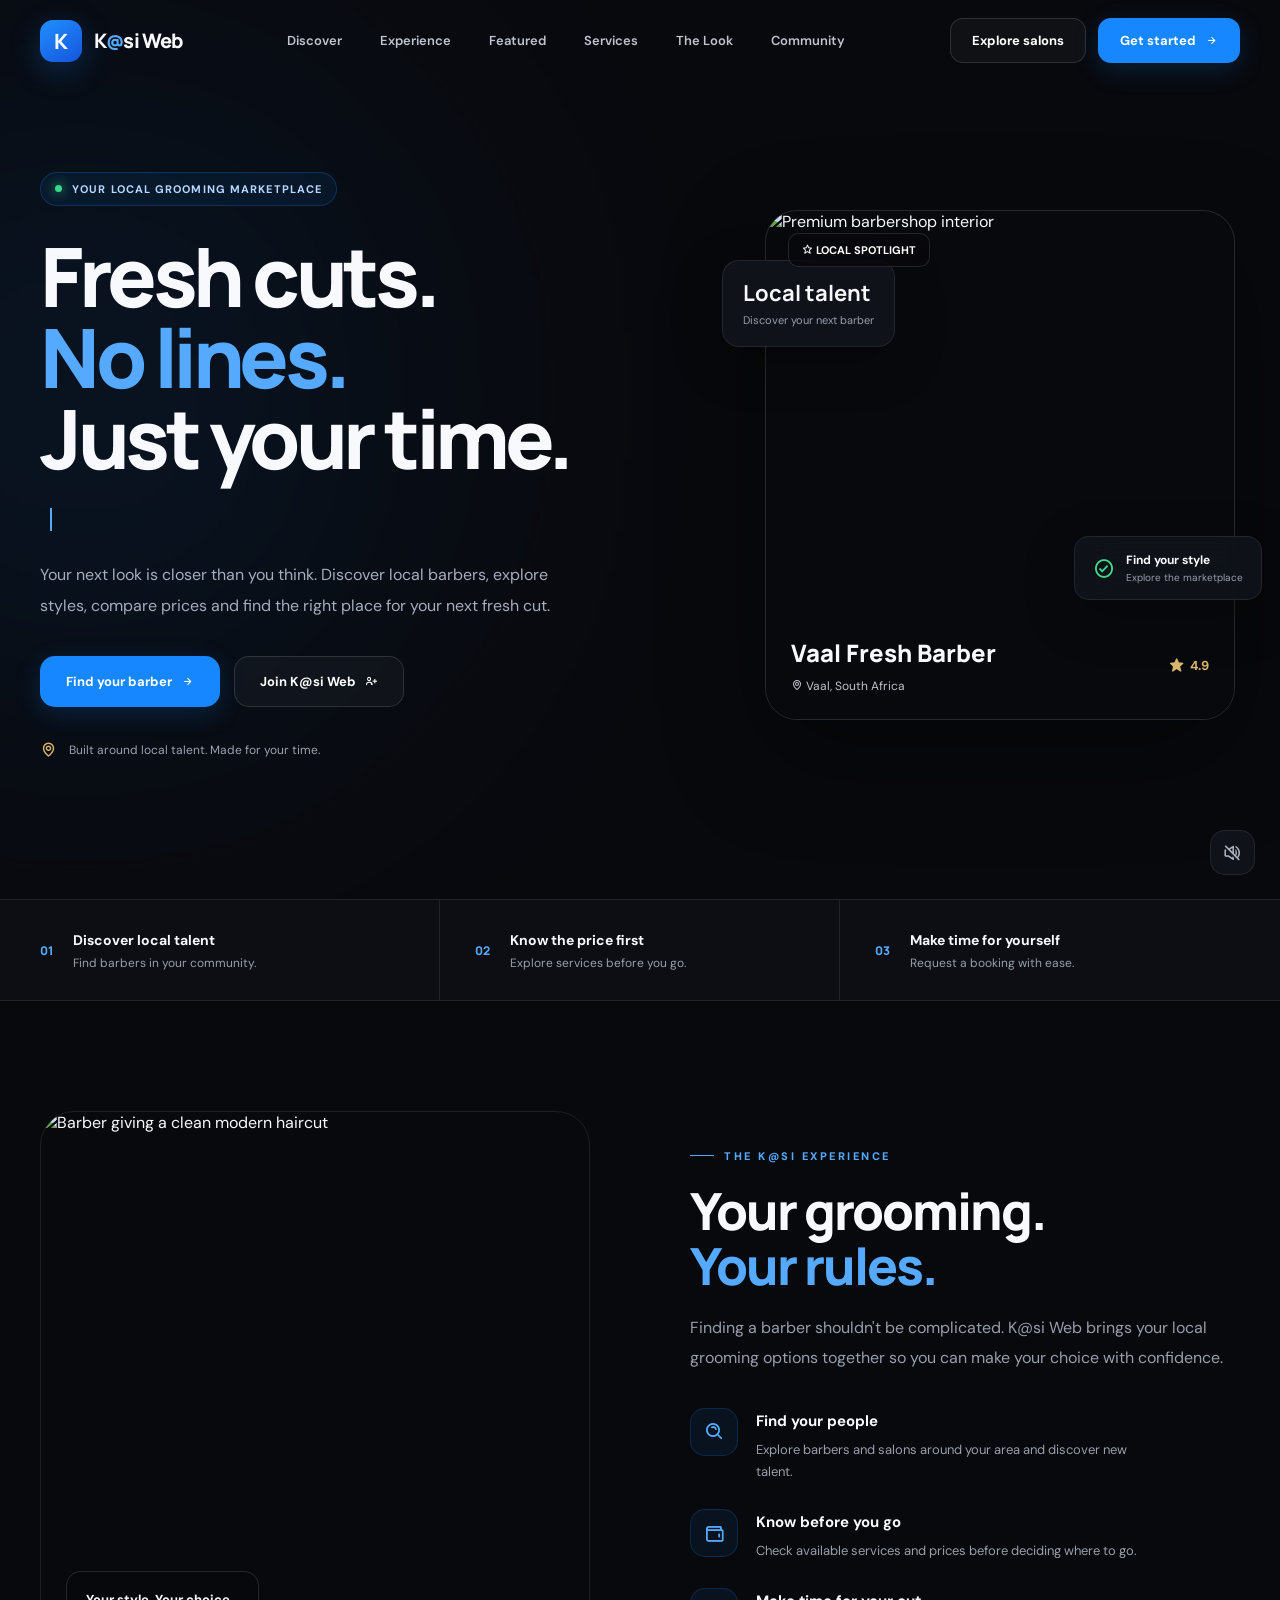
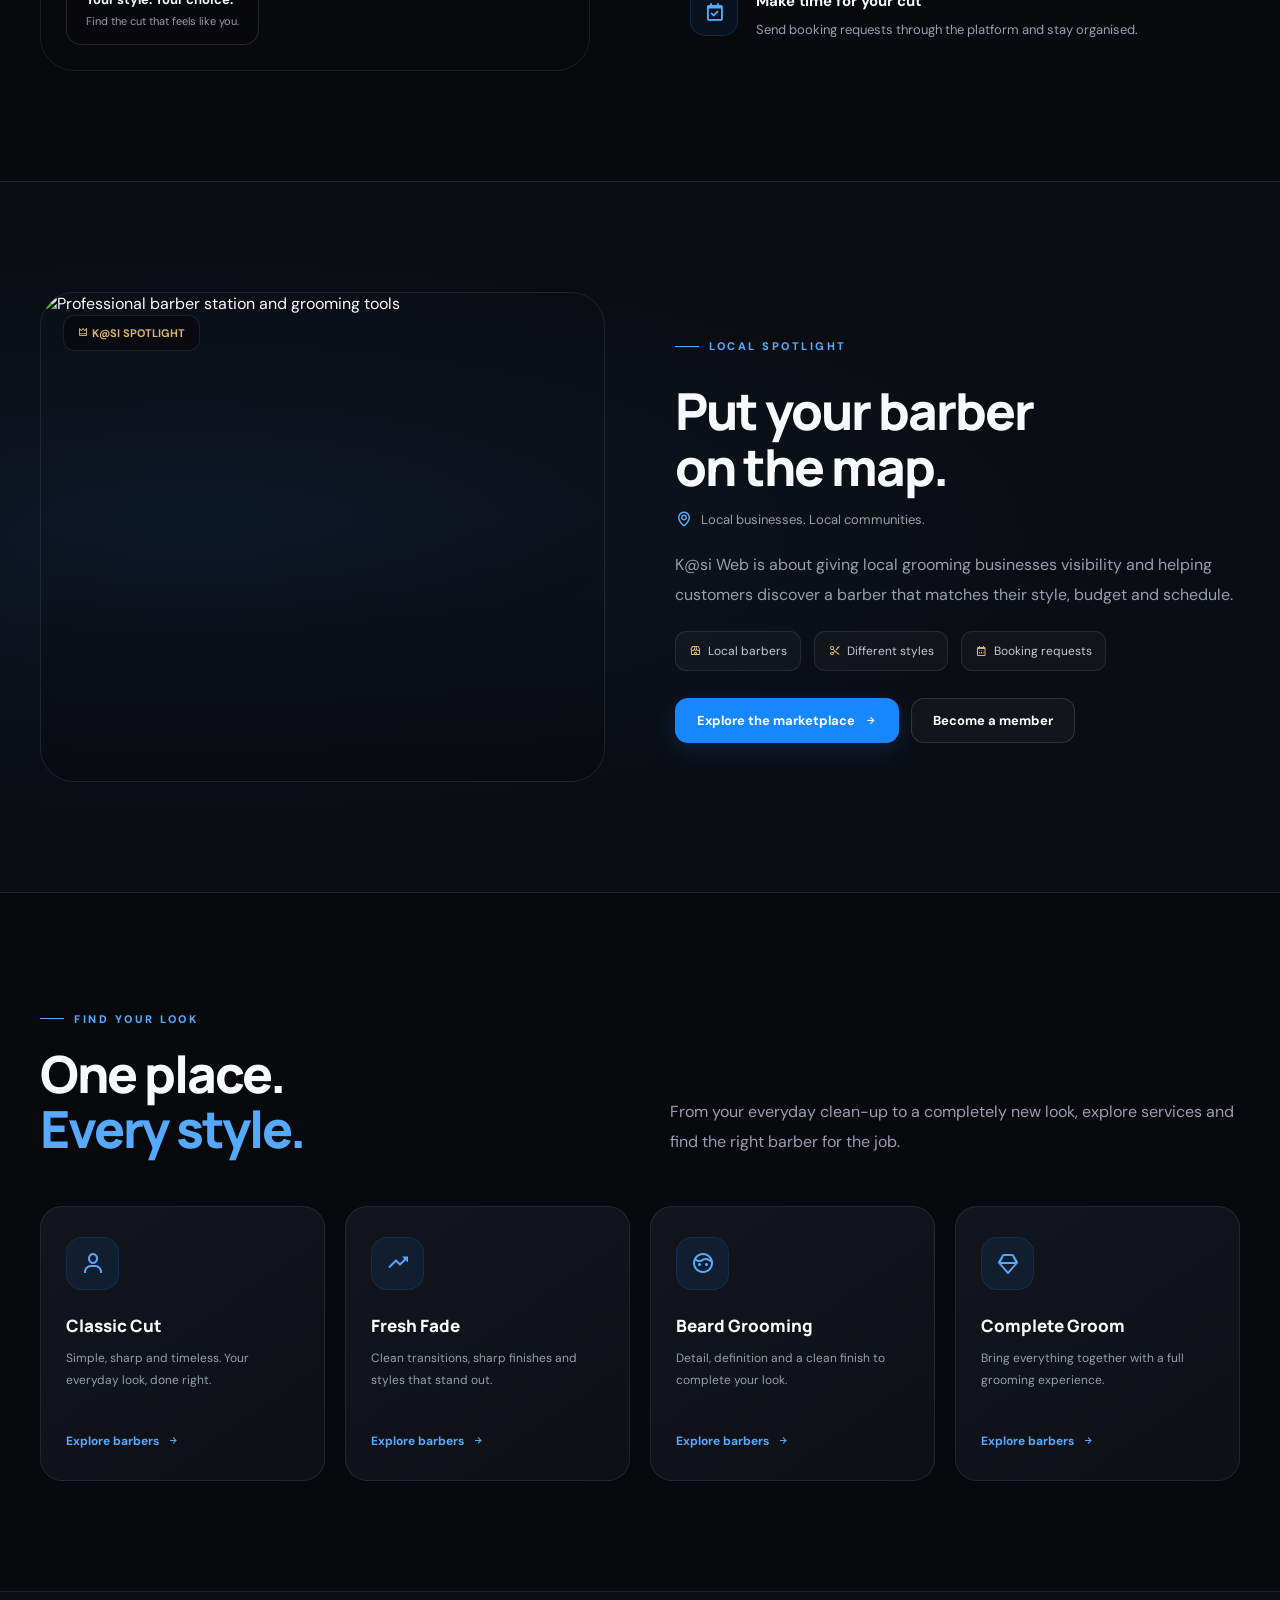
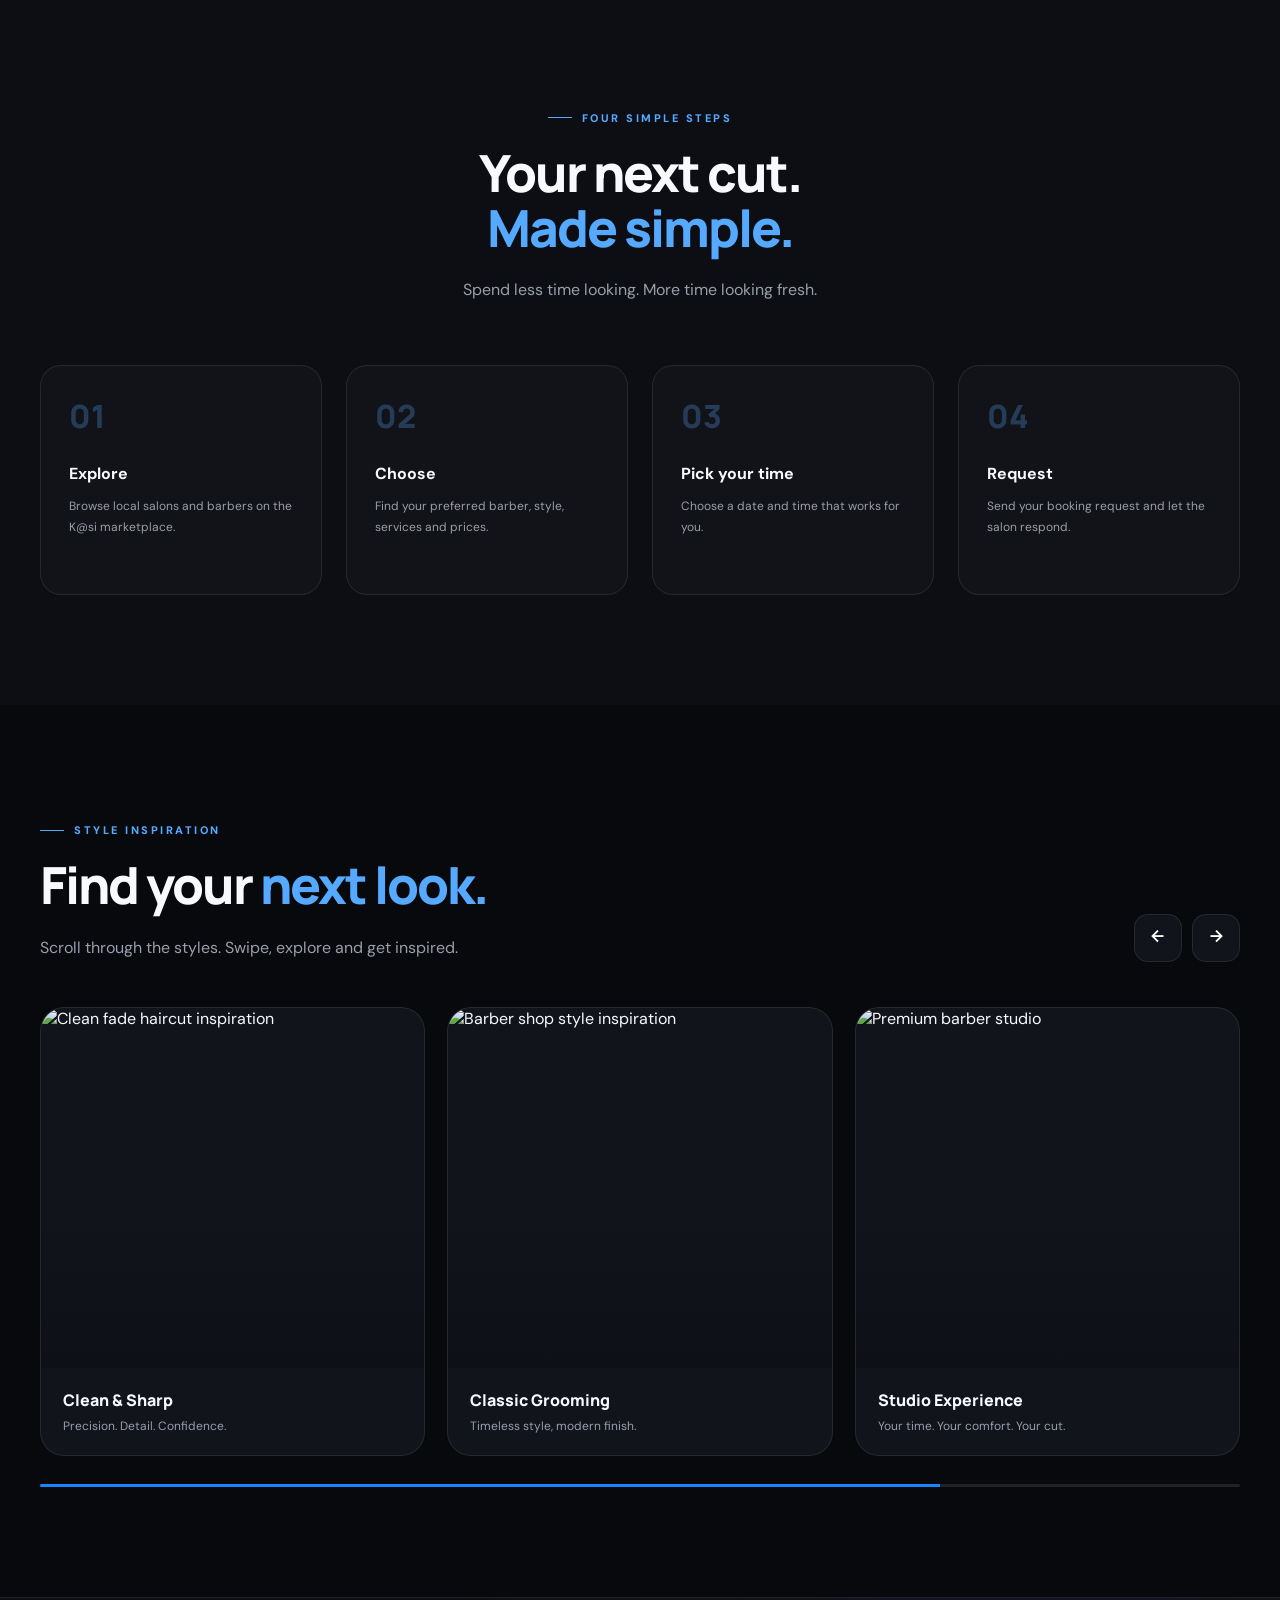
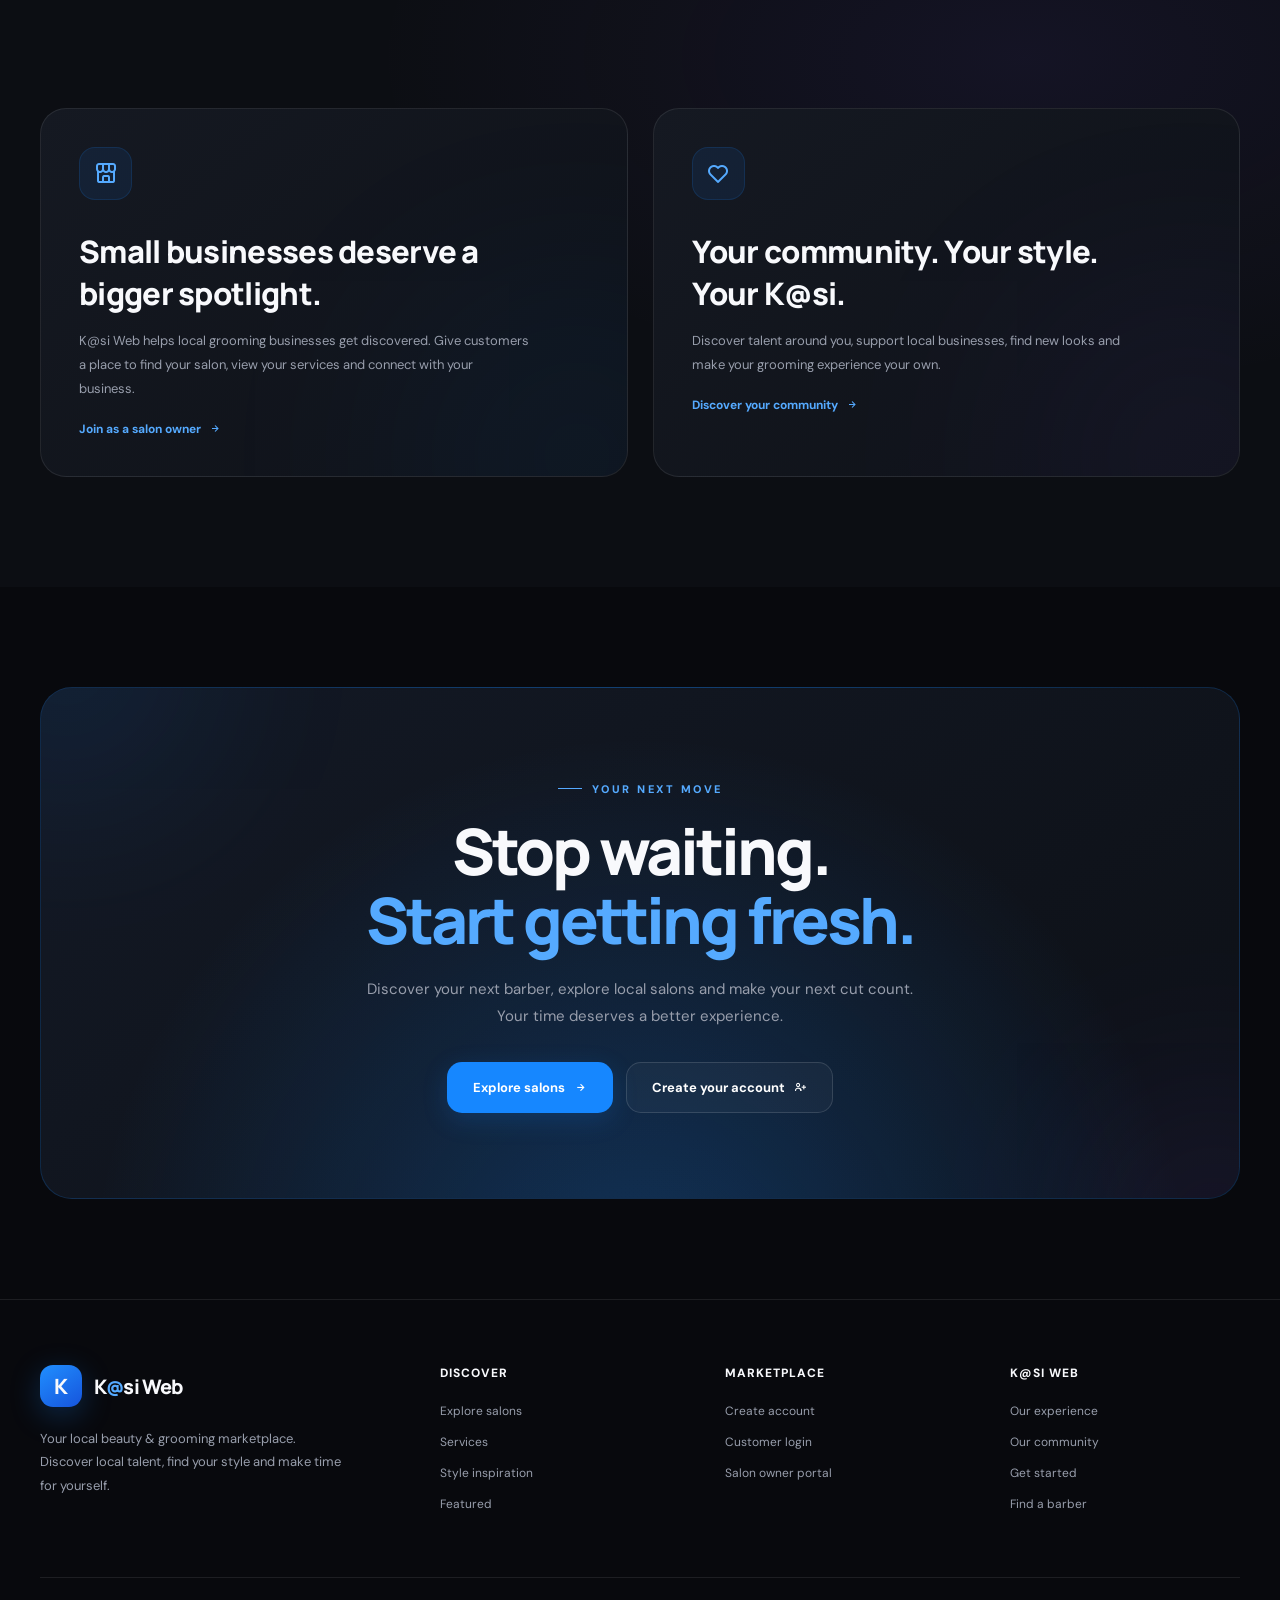
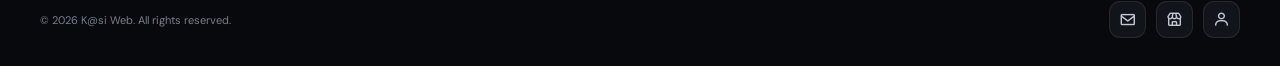
==== commit f00d7ecf: "Update index.html" ====
--- a/index.html
+++ b/index.html
@@ -6,845 +6,2913 @@
 <meta name="viewport" content="width=device-width, initial-scale=1, viewport-fit=cover">
 <meta name="theme-color" content="#08090d">
 <meta name="description" content="K@si Web — Discover local barbers, compare prices and book your next fresh cut. Fresh cuts. No lines.">
+
 <title>K@si Web | Your Cut. Your Time.</title>
 
+<link rel="manifest" href="manifest.json">
 <link rel="preconnect" href="https://fonts.googleapis.com">
 <link rel="preconnect" href="https://fonts.gstatic.com" crossorigin>
+<link rel="preconnect" href="https://images.unsplash.com">
 <link href="https://fonts.googleapis.com/css2?family=DM+Sans:wght@400;500;600;700&family=Manrope:wght@400;500;600;700;800&display=swap" rel="stylesheet">
 <link href="https://unpkg.com/boxicons@2.1.4/css/boxicons.min.css" rel="stylesheet">
 
 <style>
-:root{
-  --bg:#08090d;
-  --surface:#111319;
-  --surface2:#171a20;
-  --text:#f7f7f9;
-  --muted:#9b9ca7;
-  --blue:#1687ff;
-  --blue2:#4ca7ff;
-  --gold:#d8b36a;
-  --line:rgba(255,255,255,.09);
-  --radius:24px;
-  --max:1240px;
-}
-*{box-sizing:border-box;margin:0;padding:0}
-html{scroll-behavior:smooth;scroll-padding-top:90px}
-body{
-  font-family:'DM Sans',sans-serif;
-  background:var(--bg);
-  color:var(--text);
-  overflow-x:hidden;
-}
-body.nav-open{overflow:hidden}
-a{color:inherit;text-decoration:none}
-button{font:inherit}
-img{display:block;max-width:100%}
-::selection{background:var(--blue);color:white}
-.container{width:min(var(--max),calc(100% - 44px));margin:auto}
-.section{padding:105px 0}
-.eyebrow{
-  display:flex;align-items:center;gap:10px;
-  color:var(--blue2);font-size:11px;font-weight:700;
-  letter-spacing:2.8px;text-transform:uppercase;margin-bottom:18px
-}
-.eyebrow:before{content:"";width:25px;height:1px;background:var(--blue)}
-.section-title{
-  font-family:'Manrope',sans-serif;font-size:clamp(34px,5vw,62px);
-  line-height:1.08;letter-spacing:-2.5px;font-weight:800
-}
-.section-copy{color:var(--muted);line-height:1.8;max-width:530px;margin-top:18px;font-size:15px}
-.blue{color:var(--blue2)}
-.gold{color:var(--gold)}
-.btn{
-  min-height:51px;padding:0 23px;border-radius:100px;
-  display:inline-flex;align-items:center;justify-content:center;gap:10px;
-  font-weight:700;font-size:13px;transition:.25s ease;border:1px solid transparent
-}
-.btn-primary{background:var(--blue);color:white;box-shadow:0 8px 30px rgba(22,135,255,.2)}
-.btn-primary:hover{background:#3399ff;transform:translateY(-2px)}
-.btn-outline{border-color:rgba(255,255,255,.2);color:white;background:rgba(255,255,255,.035)}
-.btn-outline:hover{border-color:var(--blue);background:rgba(22,135,255,.08)}
-.btn i{font-size:19px}
-.tag{
-  display:inline-flex;align-items:center;gap:7px;
-  border:1px solid var(--line);border-radius:50px;
-  padding:8px 12px;font-size:11px;color:#e6e6e8;
-  background:rgba(255,255,255,.045)
-}
-
-/* NAV */
-.header{
-  position:fixed;top:0;left:0;width:100%;z-index:100;
-  background:rgba(8,9,13,.76);backdrop-filter:blur(22px);
-  border-bottom:1px solid rgba(255,255,255,.055);
-}
-.nav{
-  height:76px;display:flex;align-items:center;justify-content:space-between;
-}
-.logo{display:flex;align-items:center;gap:11px;font-family:'Manrope',sans-serif;font-weight:800;font-size:24px;letter-spacing:-1px}
-.logo-mark{
-  width:36px;height:36px;border-radius:12px;background:var(--blue);
-  display:grid;place-items:center;font-size:17px;font-weight:900;color:white;
-  box-shadow:0 5px 20px rgba(22,135,255,.25)
-}
-.logo span{color:var(--blue2)}
-.nav-links{display:flex;align-items:center;gap:30px}
-.nav-links a{font-size:12px;color:#b7b8c0;transition:.2s}
-.nav-links a:hover,.nav-links a.active{color:white}
-.nav-actions{display:flex;align-items:center;gap:12px}
-.nav-actions .btn{min-height:43px;padding:0 17px;font-size:12px}
-.menu-toggle{
-  display:none;width:43px;height:43px;border:1px solid var(--line);
-  border-radius:13px;background:var(--surface);color:white;font-size:23px
-}
-
-/* HERO */
-.hero{min-height:780px;position:relative;padding-top:76px;display:flex;align-items:center;overflow:hidden}
-.hero-bg{
-  position:absolute;inset:0;
-  background:
-    linear-gradient(90deg,rgba(8,9,13,.98) 0%,rgba(8,9,13,.89) 33%,rgba(8,9,13,.35) 75%,rgba(8,9,13,.35) 100%),
-    linear-gradient(0deg,var(--bg) 0%,transparent 35%),
-    url('https://images.unsplash.com/photo-1503951914875-452162b0f3f1?auto=format&fit=crop&w=2000&q=90') center 38%/cover;
-  transform:scale(1.02)
-}
-.hero-inner{position:relative;z-index:2;width:100%;padding:90px 0 140px}
-.hero-content{max-width:650px}
-.hero-label{
-  display:inline-flex;align-items:center;gap:10px;
-  border:1px solid rgba(255,255,255,.14);padding:9px 13px;
-  border-radius:100px;background:rgba(255,255,255,.04);
-  font-size:10px;letter-spacing:1.5px;text-transform:uppercase;color:#d1d2d7
-}
-.live-dot{width:7px;height:7px;border-radius:50%;background:#37d889;box-shadow:0 0 12px #37d889}
-.hero h1{
-  font-family:'Manrope',sans-serif;font-size:clamp(52px,8.6vw,108px);
-  font-weight:800;line-height:.99;letter-spacing:-5.8px;margin:28px 0
-}
-.hero h1 .highlight{color:var(--blue2)}
-.hero p{max-width:480px;color:#b5b6bf;font-size:16px;line-height:1.85}
-.hero-actions{display:flex;gap:12px;flex-wrap:wrap;margin-top:31px}
-.hero-bottom{
-  display:flex;align-items:center;justify-content:space-between;
-  position:absolute;bottom:35px;left:0;right:0;z-index:3
-}
-.hero-bottom-note{font-size:11px;color:#a5a6b0;display:flex;align-items:center;gap:9px}
-.hero-bottom-note i{font-size:17px;color:var(--blue2)}
-.hero-scroll{font-size:10px;letter-spacing:2px;text-transform:uppercase;color:#a1a2ac;display:flex;align-items:center;gap:12px}
-.hero-scroll:after{content:"";height:1px;width:35px;background:var(--blue)}
-.hero-orb{
-  position:absolute;width:400px;height:400px;right:7%;top:28%;
-  border-radius:50%;border:1px solid rgba(22,135,255,.08);
-  box-shadow:0 0 140px rgba(22,135,255,.045);pointer-events:none
-}
-
-/* STATS */
-.stats-strip{border-top:1px solid var(--line);border-bottom:1px solid var(--line);background:#0b0c11}
-.stats-grid{display:grid;grid-template-columns:repeat(3,1fr)}
-.stat{padding:26px 20px;text-align:center;border-right:1px solid var(--line)}
-.stat:last-child{border-right:0}
-.stat strong{font-family:'Manrope',sans-serif;font-size:25px;font-weight:800}
-.stat span{font-size:11px;color:var(--muted);margin-left:8px}
-
-/* EXPERIENCE */
-.experience-grid{display:grid;grid-template-columns:1fr 1fr;gap:70px;align-items:center}
-.experience-visual{position:relative;min-height:530px}
-.experience-image{
-  position:absolute;inset:0 50px 0 0;border-radius:26px;overflow:hidden;
-  background:url('https://images.unsplash.com/photo-1621605815971-fbc98d7d4b1e?auto=format&fit=crop&w=1200&q=85') center/cover
-}
-.experience-image:after{content:"";position:absolute;inset:0;background:linear-gradient(0deg,rgba(8,9,13,.45),transparent 60%)}
-.experience-card{
-  position:absolute;bottom:28px;right:0;max-width:250px;
-  border:1px solid rgba(255,255,255,.13);border-radius:20px;
-  background:rgba(16,18,24,.87);backdrop-filter:blur(20px);padding:23px
-}
-.experience-card small{color:var(--blue2);font-size:10px;letter-spacing:1.8px;text-transform:uppercase}
-.experience-card h3{font-family:'Manrope',sans-serif;font-size:21px;margin:10px 0}
-.experience-card p{font-size:12px;color:var(--muted);line-height:1.65}
-.experience-points{display:grid;gap:24px;margin-top:35px}
-.point{display:flex;gap:16px;align-items:flex-start}
-.point-icon{
-  flex:0 0 44px;height:44px;border-radius:14px;display:grid;place-items:center;
-  background:rgba(22,135,255,.1);border:1px solid rgba(22,135,255,.16);
-  color:var(--blue2);font-size:21px
-}
-.point h3{font-size:15px;font-weight:700;margin-bottom:7px}
-.point p{font-size:13px;color:var(--muted);line-height:1.7}
-
-/* FEATURED */
-.featured{background:#0d0f14;border-top:1px solid var(--line);border-bottom:1px solid var(--line)}
-.featured-top{display:flex;justify-content:space-between;align-items:flex-end;gap:25px;margin-bottom:42px}
-.featured-card{
-  border:1px solid var(--line);border-radius:28px;overflow:hidden;
-  display:grid;grid-template-columns:1.15fr .85fr;background:#12151b
-}
-.featured-photo{
-  min-height:430px;position:relative;
-  background:url('https://images.unsplash.com/photo-1599351431207-1e0f3b5b5a4c?auto=format&fit=crop&w=1400&q=90') center/cover;
-}
-.featured-photo:after{content:"";position:absolute;inset:0;background:linear-gradient(0deg,rgba(8,9,13,.55),transparent 45%)}
-.photo-badge{
-  position:absolute;z-index:1;top:24px;left:24px;
-  background:rgba(8,9,13,.78);border:1px solid rgba(255,255,255,.12);
-  backdrop-filter:blur(10px);padding:10px 13px;border-radius:50px;
-  font-size:10px;letter-spacing:1px
-}
-.featured-info{padding:clamp(28px,4vw,50px);display:flex;flex-direction:column;justify-content:center}
-.featured-info .eyebrow{margin-bottom:17px}
-.featured-info h3{font-family:'Manrope',sans-serif;font-size:clamp(29px,4vw,44px);letter-spacing:-1.7px}
-.featured-info p{color:var(--muted);font-size:13px;line-height:1.8;margin:18px 0}
-.featured-meta{display:flex;flex-wrap:wrap;gap:10px;margin:10px 0 23px}
-.featured-rating{color:var(--gold);font-size:12px;display:flex;align-items:center;gap:8px}
-.featured-rating span{color:#a6a7b0}
-
-/* SERVICES */
-.services-head{display:flex;justify-content:space-between;align-items:flex-end;margin-bottom:43px;gap:25px}
-.services-grid{display:grid;grid-template-columns:repeat(4,1fr);gap:16px}
-.service-card{
-  border:1px solid var(--line);border-radius:20px;background:var(--surface);
-  padding:26px;transition:.3s;position:relative;overflow:hidden
-}
-.service-card:hover{transform:translateY(-6px);border-color:rgba(22,135,255,.4);background:#141820}
-.service-card:before{
-  content:"";position:absolute;width:100px;height:100px;border-radius:50%;
-  background:rgba(22,135,255,.06);filter:blur(30px);right:-35px;top:-30px
-}
-.service-number{font-size:10px;letter-spacing:1.6px;color:var(--blue2)}
-.service-icon{font-size:29px;color:var(--blue2);margin:22px 0}
-.service-card h3{font-size:16px;margin-bottom:10px}
-.service-card p{font-size:12px;color:var(--muted);line-height:1.75}
-
-/* HOW IT WORKS */
-.how{background:#0d0f14;border-top:1px solid var(--line);border-bottom:1px solid var(--line)}
-.how-head{text-align:center;margin:0 auto 55px;max-width:750px}
-.how-head .eyebrow{justify-content:center}
-.how-head .section-copy{margin:18px auto 0}
-.steps{display:grid;grid-template-columns:repeat(4,1fr);gap:14px}
-.step{
-  padding:28px;border:1px solid var(--line);border-radius:20px;
-  background:rgba(255,255,255,.018);position:relative
-}
-.step-no{font-family:'Manrope',sans-serif;font-size:37px;font-weight:800;color:rgba(22,135,255,.5)}
-.step h3{font-size:15px;margin:16px 0 10px}
-.step p{font-size:12px;color:var(--muted);line-height:1.75}
-.step-line{height:1px;width:100%;background:var(--line);margin:22px 0}
-.step-icon{font-size:21px;color:var(--blue2)}
-
-/* IMAGE SLIDER */
-.gallery{overflow:hidden}
-.gallery-head{display:flex;align-items:flex-end;justify-content:space-between;gap:20px;margin-bottom:35px}
-.gallery-controls{display:flex;gap:8px}
-.gallery-arrow{
-  width:45px;height:45px;border:1px solid var(--line);border-radius:50%;
-  background:var(--surface);color:white;display:grid;place-items:center;font-size:21px;cursor:pointer;transition:.2s
-}
-.gallery-arrow:hover{background:var(--blue);border-color:var(--blue)}
-.slider-outer{overflow:hidden}
-.gallery-track{display:flex;gap:16px;transition:transform .45s cubic-bezier(.2,.7,.2,1);will-change:transform}
-.gallery-card{flex:0 0 calc(33.333% - 11px);min-width:0}
-.gallery-image{
-  height:390px;border-radius:20px;overflow:hidden;position:relative;background:#171920
-}
-.gallery-image img{width:100%;height:100%;object-fit:cover;transition:transform .6s}
-.gallery-card:hover .gallery-image img{transform:scale(1.05)}
-.gallery-image:after{content:"";position:absolute;inset:0;background:linear-gradient(0deg,rgba(8,9,13,.8),transparent 50%)}
-.gallery-caption{position:absolute;z-index:2;bottom:22px;left:22px;right:22px}
-.gallery-caption small{font-size:10px;color:var(--blue2);letter-spacing:1.6px;text-transform:uppercase}
-.gallery-caption h3{font-family:'Manrope',sans-serif;font-size:22px;margin-top:8px}
-.gallery-caption p{font-size:11px;color:#b7b8c2;margin-top:5px}
-.gallery-progress{height:2px;background:rgba(255,255,255,.1);margin-top:24px;position:relative}
-.gallery-progress span{position:absolute;left:0;top:0;height:100%;background:var(--blue);width:25%;transition:width .3s}
-
-/* COMMUNITY */
-.community-grid{display:grid;grid-template-columns:1fr 1fr;gap:18px}
-.community-card{
-  border:1px solid var(--line);border-radius:24px;background:var(--surface);
-  padding:35px;min-height:270px;position:relative;overflow:hidden
-}
-.community-card:first-child{background:linear-gradient(145deg,#121722,#101217)}
-.community-card h3{font-family:'Manrope',sans-serif;font-size:28px;letter-spacing:-1px;max-width:350px;margin:18px 0}
-.community-card p{font-size:13px;line-height:1.8;color:var(--muted);max-width:440px}
-.community-icon{font-size:29px;color:var(--blue2)}
-.community-card .btn{margin-top:25px}
-.community-decoration{
-  position:absolute;right:-70px;bottom:-95px;width:240px;height:240px;
-  border:1px solid rgba(22,135,255,.15);border-radius:50%;
-  box-shadow:0 0 0 30px rgba(22,135,255,.025),0 0 0 60px rgba(22,135,255,.02)
-}
-
-/* FINAL CTA */
-.cta-section{padding:35px 0 95px}
-.cta{
-  position:relative;overflow:hidden;border-radius:30px;padding:clamp(35px,7vw,80px);
-  border:1px solid rgba(22,135,255,.2);
-  background:
-    radial-gradient(ellipse at 85% 10%,rgba(22,135,255,.2),transparent 50%),
-    linear-gradient(135deg,#121722,#0d1015)
-}
-.cta:after{
-  content:"K@";position:absolute;right:30px;bottom:-80px;
-  font-family:'Manrope',sans-serif;font-size:clamp(180px,28vw,350px);
-  font-weight:800;color:rgba(255,255,255,.018);letter-spacing:-20px;pointer-events:none
-}
-.cta h2{font-family:'Manrope',sans-serif;font-size:clamp(38px,6vw,75px);letter-spacing:-3px;line-height:1.05;max-width:800px}
-.cta p{color:var(--muted);font-size:14px;line-height:1.8;max-width:500px;margin:20px 0 28px}
-.cta .btn{position:relative;z-index:2}
-
-/* FOOTER */
-.footer{border-top:1px solid var(--line);background:#08090d;padding:40px 0 25px}
-.footer-top{display:flex;align-items:flex-start;justify-content:space-between;gap:35px;padding-bottom:32px}
-.footer-brand p{font-size:12px;color:var(--muted);max-width:280px;line-height:1.8;margin-top:15px}
-.footer-links{display:flex;gap:45px}
-.footer-column h4{font-size:11px;letter-spacing:1.4px;text-transform:uppercase;margin-bottom:15px;color:#d9d9df}
-.footer-column a{display:block;font-size:12px;color:var(--muted);margin:11px 0;transition:.2s}
-.footer-column a:hover{color:white}
-.footer-bottom{display:flex;align-items:center;justify-content:space-between;border-top:1px solid var(--line);padding-top:22px;gap:15px}
-.footer-bottom p{font-size:11px;color:#777985}
-.footer-bottom span{font-size:11px;color:#777985}
-
-/* REVEAL */
-.reveal{opacity:0;transform:translateY(28px);transition:opacity .7s ease,transform .7s ease}
-.reveal.visible{opacity:1;transform:translateY(0)}
-.delay-1{transition-delay:.12s}.delay-2{transition-delay:.24s}.delay-3{transition-delay:.36s}
-
-/* RESPONSIVE */
-@media(max-width:1000px){
-  .nav-links{gap:20px}
-  .hero{min-height:710px}
-  .hero h1{letter-spacing:-4px}
-  .experience-grid{gap:40px}
-  .services-grid{grid-template-columns:repeat(2,1fr)}
-  .steps{grid-template-columns:repeat(2,1fr)}
-  .gallery-card{flex-basis:calc(50% - 8px)}
-  .featured-card{grid-template-columns:1fr 1fr}
-}
-@media(max-width:760px){
-  .container{width:min(var(--max),calc(100% - 34px))}
-  .section{padding:76px 0}
-  .nav{height:68px}
-  .nav-actions .btn-outline{display:none}
-  .menu-toggle{display:grid;place-items:center}
-  .nav-links{
-    position:fixed;top:68px;left:0;right:0;bottom:0;
-    display:flex;flex-direction:column;align-items:stretch;gap:0;
-    background:rgba(8,9,13,.98);padding:22px 25px;
-    transform:translateX(100%);transition:transform .3s ease
-  }
-  .nav-links.open{transform:translateX(0)}
-  .nav-links a{padding:19px 0;border-bottom:1px solid var(--line);font-size:15px}
-  .nav-links a:last-child{border-bottom:0}
-  .hero{min-height:710px}
-  .hero-bg{
+/* ==========================================================
+   K@SI WEB — ELITE V2
+   Responsive: mobile / tablet / laptop / large desktop
+========================================================== */
+
+:root {
+    --bg: #08090d;
+    --bg2: #0c0e14;
+    --surface: #11141b;
+    --surface2: #171b23;
+    --surface3: #1d222c;
+    --white: #f8f9fc;
+    --muted: #989eac;
+    --blue: #1687ff;
+    --blue-light: #55aaff;
+    --blue-glow: rgba(22,135,255,.22);
+    --purple: #7955ef;
+    --gold: #d9b56e;
+    --green: #25d366;
+    --line: rgba(255,255,255,.085);
+    --radius: 18px;
+    --radius-lg: 26px;
+    --radius-xl: 34px;
+    --max: 1380px;
+    --header-height: 82px;
+    --ease: cubic-bezier(.22,.8,.25,1);
+}
+
+* {
+    margin: 0;
+    padding: 0;
+    box-sizing: border-box;
+}
+
+html {
+    scroll-behavior: smooth;
+    scroll-padding-top: 100px;
+}
+
+body {
+    background: var(--bg);
+    color: var(--white);
+    font-family: 'DM Sans', sans-serif;
+    overflow-x: hidden;
+    -webkit-font-smoothing: antialiased;
+}
+
+body.menu-open {
+    overflow: hidden;
+}
+
+button, a {
+    font: inherit;
+}
+
+button {
+    cursor: pointer;
+}
+
+a {
+    text-decoration: none;
+    color: inherit;
+}
+
+img {
+    max-width: 100%;
+    display: block;
+}
+
+button:focus-visible,
+a:focus-visible {
+    outline: 2px solid var(--blue-light);
+    outline-offset: 4px;
+}
+
+::selection {
+    background: var(--blue);
+    color: white;
+}
+
+.container {
+    width: min(var(--max), calc(100% - 80px));
+    margin-inline: auto;
+}
+
+.section {
+    padding: 110px 0;
+}
+
+.section-label {
+    display: inline-flex;
+    align-items: center;
+    gap: 10px;
+    font-size: 11px;
+    font-weight: 800;
+    letter-spacing: 2.5px;
+    text-transform: uppercase;
+    color: var(--blue-light);
+    margin-bottom: 20px;
+}
+
+.section-label::before {
+    content: "";
+    width: 24px;
+    height: 1px;
+    background: var(--blue-light);
+}
+
+.section-heading {
+    font-family: 'Manrope', sans-serif;
+    font-size: clamp(32px, 4vw, 58px);
+    font-weight: 800;
+    line-height: 1.08;
+    letter-spacing: -2px;
+}
+
+.section-description {
+    color: var(--muted);
+    font-size: 16px;
+    line-height: 1.85;
+    max-width: 570px;
+    margin-top: 20px;
+}
+
+.blue-text {
+    color: var(--blue-light);
+}
+
+.gold-text {
+    color: var(--gold);
+}
+
+/* ===================== LOADER ===================== */
+
+.loader {
+    position: fixed;
+    inset: 0;
+    z-index: 9999;
+    background: var(--bg);
+    display: grid;
+    place-items: center;
+    transition: opacity .6s, visibility .6s;
+}
+
+.loader.hide {
+    opacity: 0;
+    visibility: hidden;
+}
+
+.loader-inner {
+    text-align: center;
+}
+
+.loader-logo {
+    font-family: 'Manrope', sans-serif;
+    font-size: 34px;
+    font-weight: 800;
+    letter-spacing: -2px;
+}
+
+.loader-logo span {
+    color: var(--blue);
+}
+
+.loader-line {
+    width: 120px;
+    height: 2px;
+    background: rgba(255,255,255,.1);
+    margin: 18px auto;
+    overflow: hidden;
+    border-radius: 10px;
+}
+
+.loader-line::after {
+    content: "";
+    display: block;
+    width: 45%;
+    height: 100%;
+    background: var(--blue);
+    animation: loading 1s infinite ease-in-out;
+}
+
+@keyframes loading {
+    from { transform: translateX(-100%); }
+    to { transform: translateX(240%); }
+}
+
+/* ===================== HEADER ===================== */
+
+.header {
+    height: var(--header-height);
+    position: fixed;
+    top: 0;
+    left: 0;
+    right: 0;
+    z-index: 1000;
+    border-bottom: 1px solid transparent;
+    transition: .3s;
+}
+
+.header.scrolled {
+    background: rgba(8,9,13,.88);
+    backdrop-filter: blur(24px);
+    -webkit-backdrop-filter: blur(24px);
+    border-color: var(--line);
+}
+
+.header-inner {
+    height: 100%;
+    max-width: 1500px;
+    width: calc(100% - 80px);
+    margin: auto;
+    display: flex;
+    align-items: center;
+    justify-content: space-between;
+    gap: 32px;
+}
+
+.brand {
+    display: inline-flex;
+    align-items: center;
+    gap: 12px;
+    flex-shrink: 0;
+}
+
+.brand-mark {
+    width: 42px;
+    height: 42px;
+    border-radius: 13px;
+    display: grid;
+    place-items: center;
+    background: linear-gradient(145deg, #208fff, #1654dc);
+    box-shadow: 0 8px 30px rgba(22,135,255,.25);
+    font-family: 'Manrope', sans-serif;
+    font-weight: 800;
+    font-size: 21px;
+}
+
+.brand-name {
+    font-family: 'Manrope', sans-serif;
+    font-weight: 800;
+    font-size: 20px;
+    letter-spacing: -.8px;
+}
+
+.brand-name span {
+    color: var(--blue-light);
+}
+
+.nav {
+    display: flex;
+    align-items: center;
+    gap: clamp(20px, 3vw, 38px);
+}
+
+.nav a {
+    color: #c0c4ce;
+    font-size: 13px;
+    font-weight: 600;
+    transition: color .2s;
+    white-space: nowrap;
+}
+
+.nav a:hover {
+    color: white;
+}
+
+.header-actions {
+    display: flex;
+    align-items: center;
+    gap: 12px;
+}
+
+.btn {
+    display: inline-flex;
+    align-items: center;
+    justify-content: center;
+    gap: 9px;
+    border: 1px solid transparent;
+    padding: 13px 21px;
+    border-radius: 13px;
+    font-size: 13px;
+    font-weight: 700;
+    white-space: nowrap;
+    transition: transform .25s, background .25s, border .25s, box-shadow .25s;
+}
+
+.btn:hover {
+    transform: translateY(-2px);
+}
+
+.btn-primary {
+    background: var(--blue);
+    color: white;
+    box-shadow: 0 7px 26px rgba(22,135,255,.18);
+}
+
+.btn-primary:hover {
+    background: #3297ff;
+    box-shadow: 0 10px 35px rgba(22,135,255,.3);
+}
+
+.btn-outline {
+    background: rgba(255,255,255,.035);
+    border-color: rgba(255,255,255,.13);
+    color: white;
+}
+
+.btn-outline:hover {
+    border-color: rgba(22,135,255,.6);
+    background: rgba(22,135,255,.08);
+}
+
+.btn-large {
+    padding: 16px 25px;
+    border-radius: 15px;
+}
+
+.menu-toggle {
+    width: 44px;
+    height: 44px;
+    display: none;
+    border-radius: 13px;
+    border: 1px solid var(--line);
+    background: var(--surface);
+    color: white;
+    font-size: 24px;
+}
+
+/* ===================== HERO ===================== */
+
+.hero {
+    position: relative;
+    min-height: 780px;
+    min-height: min(900px, 100svh);
+    display: flex;
+    align-items: center;
+    padding-top: 120px;
+    overflow: hidden;
+}
+
+.hero-bg {
+    position: absolute;
+    inset: 0;
     background:
-      linear-gradient(90deg,rgba(8,9,13,.95),rgba(8,9,13,.62)),
-      linear-gradient(0deg,var(--bg),transparent 60%),
-      url('https://images.unsplash.com/photo-1503951914875-452162b0f3f1?auto=format&fit=crop&w=1000&q=85') 60% center/cover
-  }
-  .hero-inner{padding:90px 0 120px}
-  .hero h1{font-size:clamp(53px,15vw,80px);letter-spacing:-4px}
-  .hero p{font-size:14px}
-  .hero-bottom{bottom:25px}
-  .hero-scroll{display:none}
-  .stats-grid{grid-template-columns:1fr}
-  .stat{padding:18px;border-right:0;border-bottom:1px solid var(--line)}
-  .stat:last-child{border-bottom:0}
-  .stat strong{font-size:22px}
-  .experience-grid{grid-template-columns:1fr;gap:38px}
-  .experience-visual{min-height:430px}
-  .experience-image{inset:0 35px 0 0}
-  .featured-top,.services-head,.gallery-head{align-items:flex-start;flex-direction:column}
-  .featured-card{grid-template-columns:1fr}
-  .featured-photo{min-height:330px}
-  .featured-info{padding:27px}
-  .services-grid{gap:11px}
-  .service-card{padding:20px}
-  .steps{gap:11px}
-  .step{padding:22px}
-  .gallery-card{flex-basis:85%}
-  .gallery-image{height:360px}
-  .community-grid{grid-template-columns:1fr}
-  .community-card{padding:27px;min-height:260px}
-  .cta-section{padding:20px 0 70px}
-  .cta{border-radius:23px}
-  .footer-top{flex-direction:column}
-  .footer-links{gap:30px;width:100%;flex-wrap:wrap}
-  .footer-bottom{flex-direction:column;align-items:flex-start}
-}
-@media(max-width:420px){
-  .hero h1{font-size:51px}
-  .hero-actions .btn{width:100%}
-  .services-grid{grid-template-columns:1fr 1fr}
-  .service-card{padding:17px}
-  .service-card h3{font-size:14px}
-  .service-card p{font-size:11px}
-  .steps{grid-template-columns:1fr}
-  .gallery-card{flex-basis:90%}
-  .footer-links{gap:22px}
-}
-@media(prefers-reduced-motion:reduce){
-  *,*:before,*:after{scroll-behavior:auto!important;transition:none!important;animation:none!important}
+        linear-gradient(90deg, rgba(8,9,13,.98) 0%, rgba(8,9,13,.88) 34%, rgba(8,9,13,.48) 68%, rgba(8,9,13,.28) 100%),
+        linear-gradient(0deg, var(--bg) 0%, transparent 25%, transparent 75%, var(--bg) 100%),
+        url('https://images.unsplash.com/photo-1503951914875-452162b0f3f1?auto=format&fit=crop&w=2000&q=90') center 45% / cover;
+    transform: scale(1.02);
+}
+
+.hero-glow {
+    position: absolute;
+    width: 520px;
+    height: 520px;
+    background: var(--blue);
+    filter: blur(170px);
+    opacity: .12;
+    top: 15%;
+    left: -180px;
+    pointer-events: none;
+}
+
+.hero-inner {
+    position: relative;
+    z-index: 2;
+    display: grid;
+    grid-template-columns: minmax(0, 1.15fr) minmax(360px, .85fr);
+    align-items: center;
+    gap: 70px;
+    padding-bottom: 90px;
+}
+
+.hero-content {
+    max-width: 760px;
+}
+
+.hero-badge {
+    display: inline-flex;
+    align-items: center;
+    gap: 10px;
+    padding: 9px 14px;
+    border: 1px solid rgba(22,135,255,.24);
+    background: rgba(22,135,255,.08);
+    border-radius: 50px;
+    color: #b9d8ff;
+    font-size: 11px;
+    font-weight: 700;
+    letter-spacing: 1.1px;
+    margin-bottom: 30px;
+}
+
+.live-dot {
+    width: 7px;
+    height: 7px;
+    border-radius: 50%;
+    background: #39d98a;
+    box-shadow: 0 0 12px #39d98a;
+}
+
+.hero h1 {
+    font-family: 'Manrope', sans-serif;
+    font-size: clamp(46px, 6.4vw, 92px);
+    font-weight: 800;
+    line-height: .99;
+    letter-spacing: -4.5px;
+    max-width: 780px;
+}
+
+.hero h1 .line-blue {
+    color: var(--blue-light);
+}
+
+.hero-typing {
+    display: flex;
+    align-items: center;
+    gap: 10px;
+    margin-top: 24px;
+    min-height: 32px;
+    font-size: clamp(17px, 2vw, 23px);
+    font-weight: 600;
+    color: #d8dbe3;
+}
+
+.typing-cursor {
+    width: 2px;
+    height: 23px;
+    background: var(--blue-light);
+    animation: blink 1s infinite;
+}
+
+@keyframes blink {
+    50% { opacity: 0; }
+}
+
+.hero-description {
+    color: #a6adbc;
+    font-size: 16px;
+    line-height: 1.9;
+    max-width: 520px;
+    margin: 25px 0 35px;
+}
+
+.hero-buttons {
+    display: flex;
+    align-items: center;
+    flex-wrap: wrap;
+    gap: 14px;
+}
+
+.hero-note {
+    display: flex;
+    align-items: center;
+    gap: 12px;
+    margin-top: 34px;
+    color: #9ca2af;
+    font-size: 12px;
+}
+
+.hero-note i {
+    color: var(--gold);
+    font-size: 17px;
+}
+
+/* Hero featured panel */
+
+.hero-visual {
+    position: relative;
+    min-height: 470px;
+    display: flex;
+    align-items: center;
+    justify-content: center;
+}
+
+.hero-photo {
+    width: 100%;
+    max-width: 470px;
+    height: 510px;
+    border-radius: 32px;
+    overflow: hidden;
+    position: relative;
+    border: 1px solid rgba(255,255,255,.13);
+    box-shadow: 0 35px 100px rgba(0,0,0,.4);
+}
+
+.hero-photo img {
+    width: 100%;
+    height: 100%;
+    object-fit: cover;
+    object-position: center;
+}
+
+.hero-photo::after {
+    content: "";
+    position: absolute;
+    inset: 0;
+    background: linear-gradient(0deg, rgba(7,9,13,.9), transparent 65%);
+}
+
+.photo-tag {
+    position: absolute;
+    z-index: 2;
+    top: 22px;
+    left: 22px;
+    padding: 9px 13px;
+    border-radius: 10px;
+    background: rgba(8,9,13,.65);
+    backdrop-filter: blur(12px);
+    border: 1px solid rgba(255,255,255,.12);
+    color: white;
+    font-size: 11px;
+    font-weight: 700;
+}
+
+.hero-photo-info {
+    position: absolute;
+    z-index: 2;
+    bottom: 25px;
+    left: 25px;
+    right: 25px;
+}
+
+.photo-info-top {
+    display: flex;
+    align-items: center;
+    justify-content: space-between;
+    gap: 15px;
+}
+
+.hero-photo-info h3 {
+    font-family: 'Manrope', sans-serif;
+    font-size: 24px;
+    font-weight: 800;
+}
+
+.hero-photo-info p {
+    color: #bdc2ce;
+    font-size: 12px;
+    margin-top: 9px;
+}
+
+.rating {
+    display: flex;
+    align-items: center;
+    gap: 5px;
+    color: var(--gold);
+    font-size: 13px;
+    font-weight: 700;
+}
+
+.rating i {
+    font-size: 16px;
+}
+
+.floating-stat {
+    position: absolute;
+    left: -38px;
+    top: 50px;
+    background: rgba(17,20,27,.9);
+    border: 1px solid var(--line);
+    backdrop-filter: blur(20px);
+    padding: 17px 20px;
+    border-radius: 17px;
+    box-shadow: 0 15px 50px rgba(0,0,0,.25);
+}
+
+.floating-stat strong {
+    font-family: 'Manrope', sans-serif;
+    font-size: 22px;
+    display: block;
+}
+
+.floating-stat small {
+    color: var(--muted);
+    font-size: 11px;
+}
+
+.floating-open {
+    position: absolute;
+    right: -22px;
+    bottom: 120px;
+    display: flex;
+    gap: 11px;
+    align-items: center;
+    padding: 15px 18px;
+    background: rgba(16,20,27,.92);
+    border: 1px solid var(--line);
+    backdrop-filter: blur(18px);
+    border-radius: 15px;
+    box-shadow: 0 15px 50px rgba(0,0,0,.25);
+}
+
+.floating-open i {
+    color: #3fd88c;
+    font-size: 22px;
+}
+
+.floating-open span {
+    font-size: 12px;
+    font-weight: 700;
+}
+
+.floating-open small {
+    display: block;
+    font-weight: 400;
+    color: var(--muted);
+    margin-top: 3px;
+}
+
+/* ===================== QUICK VALUE STRIP ===================== */
+
+.value-strip {
+    position: relative;
+    z-index: 5;
+    margin-top: -1px;
+    border-top: 1px solid var(--line);
+    border-bottom: 1px solid var(--line);
+    background: #0c0e13;
+}
+
+.value-grid {
+    display: grid;
+    grid-template-columns: repeat(3, 1fr);
+}
+
+.value-item {
+    display: flex;
+    align-items: center;
+    gap: 20px;
+    padding: 29px 35px;
+    border-right: 1px solid var(--line);
+}
+
+.value-item:first-child {
+    padding-left: 0;
+}
+
+.value-item:last-child {
+    border-right: 0;
+}
+
+.value-number {
+    font-family: 'Manrope', sans-serif;
+    font-size: 12px;
+    font-weight: 800;
+    color: var(--blue-light);
+}
+
+.value-item strong {
+    font-size: 14px;
+    font-weight: 700;
+}
+
+.value-item p {
+    color: var(--muted);
+    font-size: 12px;
+    margin-top: 5px;
+}
+
+/* ===================== EXPERIENCE ===================== */
+
+.experience-grid {
+    display: grid;
+    grid-template-columns: 1fr 1fr;
+    align-items: center;
+    gap: 100px;
+}
+
+.experience-image {
+    position: relative;
+    height: 560px;
+    border-radius: var(--radius-xl);
+    overflow: hidden;
+    border: 1px solid var(--line);
+}
+
+.experience-image img {
+    width: 100%;
+    height: 100%;
+    object-fit: cover;
+}
+
+.experience-image::after {
+    content: "";
+    position: absolute;
+    inset: 0;
+    background: linear-gradient(0deg, rgba(8,9,13,.4), transparent 50%);
+}
+
+.experience-image-label {
+    position: absolute;
+    z-index: 2;
+    left: 25px;
+    bottom: 25px;
+    padding: 16px 19px;
+    background: rgba(8,9,13,.65);
+    border: 1px solid rgba(255,255,255,.13);
+    border-radius: 15px;
+    backdrop-filter: blur(15px);
+}
+
+.experience-image-label strong {
+    font-size: 13px;
+}
+
+.experience-image-label p {
+    color: var(--muted);
+    font-size: 11px;
+    margin-top: 5px;
+}
+
+.experience-content .section-description {
+    margin-bottom: 35px;
+}
+
+.feature-list {
+    display: grid;
+    gap: 25px;
+}
+
+.feature-item {
+    display: flex;
+    align-items: flex-start;
+    gap: 18px;
+}
+
+.feature-icon {
+    width: 48px;
+    height: 48px;
+    flex-shrink: 0;
+    display: grid;
+    place-items: center;
+    border: 1px solid rgba(22,135,255,.2);
+    border-radius: 15px;
+    background: rgba(22,135,255,.08);
+    color: var(--blue-light);
+    font-size: 21px;
+}
+
+.feature-item h3 {
+    font-size: 15px;
+    font-weight: 700;
+    margin: 3px 0 8px;
+}
+
+.feature-item p {
+    color: var(--muted);
+    font-size: 13px;
+    line-height: 1.75;
+    max-width: 400px;
+}
+
+/* ===================== FEATURED SALON ===================== */
+
+.featured-section {
+    background:
+        radial-gradient(ellipse at 15% 50%, rgba(22,135,255,.09), transparent 55%),
+        #0b0d12;
+    border-top: 1px solid var(--line);
+    border-bottom: 1px solid var(--line);
+}
+
+.featured-grid {
+    display: grid;
+    grid-template-columns: 1fr 1fr;
+    gap: 70px;
+    align-items: center;
+}
+
+.featured-image {
+    height: 490px;
+    overflow: hidden;
+    border-radius: var(--radius-xl);
+    border: 1px solid var(--line);
+    position: relative;
+}
+
+.featured-image img {
+    height: 100%;
+    width: 100%;
+    object-fit: cover;
+    transition: transform .8s var(--ease);
+}
+
+.featured-image:hover img {
+    transform: scale(1.04);
+}
+
+.featured-image::after {
+    content: "";
+    position: absolute;
+    inset: 0;
+    background: linear-gradient(0deg, rgba(8,9,13,.65), transparent 55%);
+}
+
+.featured-badge {
+    position: absolute;
+    top: 22px;
+    left: 22px;
+    z-index: 2;
+    background: rgba(8,9,13,.7);
+    backdrop-filter: blur(12px);
+    padding: 10px 14px;
+    border: 1px solid var(--line);
+    border-radius: 11px;
+    font-size: 11px;
+    font-weight: 700;
+    color: var(--gold);
+}
+
+.featured-content h2 {
+    font-family: 'Manrope', sans-serif;
+    font-size: clamp(32px, 4vw, 51px);
+    font-weight: 800;
+    letter-spacing: -2px;
+    line-height: 1.1;
+    margin: 10px 0 15px;
+}
+
+.featured-location {
+    display: flex;
+    gap: 8px;
+    align-items: center;
+    color: var(--muted);
+    font-size: 13px;
+}
+
+.featured-location i {
+    color: var(--blue-light);
+    font-size: 18px;
+}
+
+.featured-content .section-description {
+    margin: 22px 0;
+}
+
+.featured-meta {
+    display: flex;
+    align-items: center;
+    flex-wrap: wrap;
+    gap: 13px;
+    margin-bottom: 27px;
+}
+
+.meta-pill {
+    display: flex;
+    align-items: center;
+    gap: 7px;
+    border: 1px solid var(--line);
+    background: rgba(255,255,255,.03);
+    border-radius: 11px;
+    padding: 11px 13px;
+    color: #c6c9d2;
+    font-size: 12px;
+}
+
+.meta-pill i {
+    color: var(--gold);
+}
+
+.featured-actions {
+    display: flex;
+    gap: 12px;
+    flex-wrap: wrap;
+}
+
+/* ===================== SERVICES ===================== */
+
+.services-head {
+    display: flex;
+    align-items: flex-end;
+    justify-content: space-between;
+    gap: 30px;
+    margin-bottom: 50px;
+}
+
+.services-head .section-description {
+    margin-top: 0;
+}
+
+.services-grid {
+    display: grid;
+    grid-template-columns: repeat(4, 1fr);
+    gap: 20px;
+}
+
+.service-card {
+    background: linear-gradient(145deg, #12151c, #0e1016);
+    border: 1px solid var(--line);
+    border-radius: 22px;
+    padding: 30px 25px;
+    transition: transform .3s, border .3s, background .3s;
+}
+
+.service-card:hover {
+    transform: translateY(-7px);
+    border-color: rgba(22,135,255,.35);
+    background: linear-gradient(145deg, #161b24, #10131a);
+}
+
+.service-icon {
+    width: 53px;
+    height: 53px;
+    display: grid;
+    place-items: center;
+    border-radius: 16px;
+    background: rgba(22,135,255,.09);
+    color: var(--blue-light);
+    font-size: 24px;
+    border: 1px solid rgba(22,135,255,.15);
+    margin-bottom: 24px;
+}
+
+.service-card h3 {
+    font-family: 'Manrope', sans-serif;
+    font-size: 17px;
+    font-weight: 800;
+    margin-bottom: 11px;
+}
+
+.service-card p {
+    color: var(--muted);
+    font-size: 12px;
+    line-height: 1.8;
+    min-height: 65px;
+}
+
+.service-link {
+    display: inline-flex;
+    align-items: center;
+    gap: 8px;
+    margin-top: 20px;
+    color: var(--blue-light);
+    font-size: 12px;
+    font-weight: 700;
+}
+
+/* ===================== HOW IT WORKS ===================== */
+
+.how-section {
+    background: #0c0e13;
+    border-top: 1px solid var(--line);
+}
+
+.how-head {
+    text-align: center;
+    margin-bottom: 60px;
+}
+
+.how-head .section-description {
+    margin-inline: auto;
+}
+
+.steps-grid {
+    display: grid;
+    grid-template-columns: repeat(4, 1fr);
+    gap: 24px;
+}
+
+.step-card {
+    position: relative;
+    padding: 28px;
+    background: rgba(255,255,255,.025);
+    border: 1px solid var(--line);
+    border-radius: 21px;
+    min-height: 230px;
+}
+
+.step-number {
+    font-family: 'Manrope', sans-serif;
+    font-size: 32px;
+    font-weight: 800;
+    color: rgba(85,170,255,.28);
+    margin-bottom: 25px;
+}
+
+.step-card h3 {
+    font-size: 16px;
+    margin-bottom: 12px;
+}
+
+.step-card p {
+    color: var(--muted);
+    font-size: 12px;
+    line-height: 1.8;
+}
+
+/* ===================== STYLE GALLERY ===================== */
+
+.gallery-section {
+    overflow: hidden;
+}
+
+.gallery-head {
+    display: flex;
+    align-items: flex-end;
+    justify-content: space-between;
+    gap: 30px;
+    margin-bottom: 45px;
+}
+
+.gallery-controls {
+    display: flex;
+    gap: 10px;
+}
+
+.gallery-arrow {
+    width: 48px;
+    height: 48px;
+    border: 1px solid var(--line);
+    border-radius: 14px;
+    background: var(--surface);
+    color: white;
+    font-size: 22px;
+    transition: .25s;
+}
+
+.gallery-arrow:hover {
+    background: var(--blue);
+    border-color: var(--blue);
+}
+
+.gallery-viewport {
+    overflow: hidden;
+    cursor: grab;
+    touch-action: pan-y;
+}
+
+.gallery-viewport.dragging {
+    cursor: grabbing;
+}
+
+.gallery-track {
+    display: flex;
+    gap: 22px;
+    transition: transform .45s var(--ease);
+    will-change: transform;
+}
+
+.gallery-card {
+    flex: 0 0 calc((100% - 44px) / 3);
+    min-width: 0;
+    border: 1px solid var(--line);
+    background: var(--surface);
+    border-radius: 24px;
+    overflow: hidden;
+    user-select: none;
+}
+
+.gallery-image {
+    height: 360px;
+    overflow: hidden;
+    position: relative;
+}
+
+.gallery-image img {
+    width: 100%;
+    height: 100%;
+    object-fit: cover;
+    pointer-events: none;
+    transition: transform .7s var(--ease);
+}
+
+.gallery-card:hover .gallery-image img {
+    transform: scale(1.06);
+}
+
+.gallery-image::after {
+    content: "";
+    position: absolute;
+    inset: 0;
+    background: linear-gradient(0deg, rgba(8,9,13,.35), transparent 50%);
+}
+
+.gallery-info {
+    padding: 21px 22px;
+}
+
+.gallery-info h3 {
+    font-family: 'Manrope', sans-serif;
+    font-size: 16px;
+    font-weight: 800;
+}
+
+.gallery-info p {
+    color: var(--muted);
+    font-size: 12px;
+    margin-top: 7px;
+}
+
+.gallery-progress {
+    height: 3px;
+    background: rgba(255,255,255,.1);
+    margin-top: 28px;
+    border-radius: 10px;
+    overflow: hidden;
+}
+
+.gallery-progress-bar {
+    width: 25%;
+    height: 100%;
+    background: var(--blue);
+    transition: width .35s;
+}
+
+/* ===================== COMMUNITY ===================== */
+
+.community-section {
+    background:
+        radial-gradient(ellipse at 80% 10%, rgba(121,85,239,.08), transparent 45%),
+        #0c0e13;
+    border-top: 1px solid var(--line);
+}
+
+.community-grid {
+    display: grid;
+    grid-template-columns: 1fr 1fr;
+    gap: 25px;
+}
+
+.community-card {
+    min-height: 320px;
+    position: relative;
+    overflow: hidden;
+    padding: 38px;
+    border-radius: 26px;
+    border: 1px solid var(--line);
+    background: linear-gradient(140deg, #151922, #0e1117);
+}
+
+.community-card::after {
+    content: "";
+    position: absolute;
+    width: 300px;
+    height: 300px;
+    border-radius: 50%;
+    background: var(--blue);
+    filter: blur(130px);
+    opacity: .1;
+    right: -100px;
+    bottom: -130px;
+}
+
+.community-card.purple::after {
+    background: var(--purple);
+}
+
+.community-card > * {
+    position: relative;
+    z-index: 2;
+}
+
+.community-card .service-icon {
+    margin-bottom: 30px;
+}
+
+.community-card h3 {
+    font-family: 'Manrope', sans-serif;
+    font-size: clamp(22px, 2.5vw, 31px);
+    font-weight: 800;
+    letter-spacing: -.7px;
+    max-width: 440px;
+}
+
+.community-card p {
+    color: var(--muted);
+    font-size: 13px;
+    line-height: 1.85;
+    max-width: 450px;
+    margin-top: 15px;
+}
+
+/* ===================== CTA ===================== */
+
+.cta-section {
+    padding: 100px 0;
+}
+
+.cta-box {
+    text-align: center;
+    position: relative;
+    overflow: hidden;
+    padding: 85px 40px;
+    border-radius: 32px;
+    border: 1px solid rgba(22,135,255,.2);
+    background:
+        radial-gradient(ellipse at 50% 120%, rgba(22,135,255,.28), transparent 65%),
+        linear-gradient(145deg, #131925, #0d1016);
+}
+
+.cta-box::before,
+.cta-box::after {
+    content: "";
+    position: absolute;
+    width: 250px;
+    height: 250px;
+    border-radius: 50%;
+    filter: blur(100px);
+    opacity: .12;
+    pointer-events: none;
+}
+
+.cta-box::before {
+    background: var(--blue);
+    top: -150px;
+    left: -100px;
+}
+
+.cta-box::after {
+    background: var(--purple);
+    bottom: -150px;
+    right: -100px;
+}
+
+.cta-box h2 {
+    position: relative;
+    font-family: 'Manrope', sans-serif;
+    font-size: clamp(35px, 5vw, 65px);
+    font-weight: 800;
+    letter-spacing: -3px;
+    line-height: 1.08;
+}
+
+.cta-box p {
+    position: relative;
+    color: var(--muted);
+    font-size: 15px;
+    line-height: 1.8;
+    max-width: 560px;
+    margin: 22px auto 32px;
+}
+
+.cta-buttons {
+    position: relative;
+    display: flex;
+    justify-content: center;
+    gap: 13px;
+    flex-wrap: wrap;
+}
+
+/* ===================== FOOTER ===================== */
+
+.footer {
+    border-top: 1px solid var(--line);
+    background: #08090d;
+    padding: 65px 0 28px;
+}
+
+.footer-top {
+    display: grid;
+    grid-template-columns: 1.5fr 1fr 1fr 1fr;
+    gap: 55px;
+    padding-bottom: 50px;
+}
+
+.footer-brand p {
+    color: var(--muted);
+    font-size: 13px;
+    line-height: 1.8;
+    max-width: 310px;
+    margin-top: 20px;
+}
+
+.footer-column h4 {
+    font-size: 12px;
+    font-weight: 800;
+    letter-spacing: 1px;
+    margin-bottom: 22px;
+}
+
+.footer-column a {
+    display: block;
+    color: var(--muted);
+    font-size: 12px;
+    margin-bottom: 15px;
+    transition: color .2s;
+}
+
+.footer-column a:hover {
+    color: var(--blue-light);
+}
+
+.footer-bottom {
+    border-top: 1px solid var(--line);
+    padding-top: 23px;
+    display: flex;
+    align-items: center;
+    justify-content: space-between;
+    gap: 20px;
+}
+
+.footer-bottom p {
+    color: #777e8c;
+    font-size: 11px;
+}
+
+.footer-social {
+    display: flex;
+    gap: 10px;
+}
+
+.footer-social a {
+    width: 37px;
+    height: 37px;
+    display: grid;
+    place-items: center;
+    background: var(--surface);
+    border: 1px solid var(--line);
+    border-radius: 11px;
+    font-size: 17px;
+    color: #c2c7d1;
+    transition: .25s;
+}
+
+.footer-social a:hover {
+    color: white;
+    border-color: var(--blue);
+    background: rgba(22,135,255,.1);
+}
+
+/* ===================== SOUND CONTROL ===================== */
+
+.sound-control {
+    position: fixed;
+    z-index: 900;
+    right: 25px;
+    bottom: 25px;
+    width: 45px;
+    height: 45px;
+    border-radius: 15px;
+    border: 1px solid var(--line);
+    background: rgba(17,20,27,.9);
+    backdrop-filter: blur(12px);
+    color: #aab0bd;
+    display: grid;
+    place-items: center;
+    font-size: 19px;
+    transition: .2s;
+}
+
+.sound-control:hover {
+    border-color: var(--blue);
+    color: white;
+}
+
+/* ===================== REVEAL ===================== */
+
+.reveal {
+    opacity: 0;
+    transform: translateY(25px);
+    transition: opacity .8s var(--ease), transform .8s var(--ease);
+}
+
+.reveal.visible {
+    opacity: 1;
+    transform: translateY(0);
+}
+
+.delay-1 { transition-delay: .1s; }
+.delay-2 { transition-delay: .2s; }
+.delay-3 { transition-delay: .3s; }
+
+/* ==========================================================
+   RESPONSIVE — LARGE LAPTOPS
+========================================================== */
+
+@media (min-width: 1600px) {
+    .hero {
+        min-height: 900px;
+    }
+
+    .hero h1 {
+        font-size: 96px;
+    }
+
+    .hero-photo {
+        max-width: 520px;
+        height: 590px;
+    }
+
+    .experience-image {
+        height: 650px;
+    }
+
+    .gallery-image {
+        height: 410px;
+    }
+}
+
+/* Laptop / smaller desktops */
+
+@media (max-width: 1250px) {
+    .container {
+        width: calc(100% - 64px);
+    }
+
+    .header-inner {
+        width: calc(100% - 64px);
+        gap: 20px;
+    }
+
+    .nav {
+        gap: 22px;
+    }
+
+    .nav a {
+        font-size: 12px;
+    }
+
+    .hero-inner {
+        gap: 45px;
+        grid-template-columns: 1.05fr .95fr;
+    }
+
+    .hero h1 {
+        font-size: clamp(48px, 6vw, 76px);
+    }
+
+    .hero-photo {
+        height: 460px;
+    }
+
+    .experience-grid {
+        gap: 60px;
+    }
+
+    .services-grid,
+    .steps-grid {
+        grid-template-columns: repeat(2, 1fr);
+    }
+
+    .service-card p {
+        min-height: auto;
+    }
+}
+
+/* Tablet */
+
+@media (max-width: 980px) {
+    :root {
+        --header-height: 74px;
+    }
+
+    .section {
+        padding: 85px 0;
+    }
+
+    .menu-toggle {
+        display: grid;
+        place-items: center;
+    }
+
+    .nav {
+        position: fixed;
+        top: var(--header-height);
+        left: 0;
+        right: 0;
+        bottom: 0;
+        padding: 35px 30px;
+        background: rgba(8,9,13,.98);
+        backdrop-filter: blur(25px);
+        display: flex;
+        flex-direction: column;
+        align-items: stretch;
+        justify-content: flex-start;
+        gap: 0;
+        transform: translateX(100%);
+        transition: transform .35s var(--ease);
+        overflow-y: auto;
+    }
+
+    .nav.open {
+        transform: translateX(0);
+    }
+
+    .nav a {
+        padding: 20px 5px;
+        font-size: 17px;
+        border-bottom: 1px solid var(--line);
+    }
+
+    .header-actions .btn-outline {
+        display: none;
+    }
+
+    .hero {
+        min-height: auto;
+        padding: 150px 0 90px;
+    }
+
+    .hero-bg {
+        background:
+            linear-gradient(90deg, rgba(8,9,13,.96), rgba(8,9,13,.72)),
+            linear-gradient(0deg, var(--bg), transparent 30%, transparent 70%, var(--bg)),
+            url('https://images.unsplash.com/photo-1503951914875-452162b0f3f1?auto=format&fit=crop&w=1600&q=85') center / cover;
+    }
+
+    .hero-inner {
+        grid-template-columns: 1fr;
+        gap: 55px;
+    }
+
+    .hero-content {
+        max-width: 760px;
+    }
+
+    .hero-visual {
+        max-width: 600px;
+        width: 100%;
+        margin-inline: auto;
+    }
+
+    .hero-photo {
+        max-width: none;
+        height: 540px;
+    }
+
+    .floating-stat {
+        left: -15px;
+    }
+
+    .floating-open {
+        right: -12px;
+    }
+
+    .value-item {
+        padding: 25px 20px;
+        gap: 13px;
+    }
+
+    .experience-grid,
+    .featured-grid {
+        grid-template-columns: 1fr;
+        gap: 45px;
+    }
+
+    .experience-image,
+    .featured-image {
+        height: 500px;
+    }
+
+    .experience-content {
+        max-width: 720px;
+    }
+
+    .featured-content {
+        max-width: 720px;
+    }
+
+    .gallery-card {
+        flex-basis: calc((100% - 22px) / 2);
+    }
+
+    .gallery-image {
+        height: 330px;
+    }
+
+    .footer-top {
+        grid-template-columns: 1.4fr 1fr 1fr;
+    }
+
+    .footer-brand {
+        grid-column: 1/-1;
+    }
+}
+
+/* Mobile */
+
+@media (max-width: 600px) {
+    :root {
+        --header-height: 68px;
+        --radius-xl: 24px;
+    }
+
+    .container {
+        width: calc(100% - 38px);
+    }
+
+    .header-inner {
+        width: calc(100% - 34px);
+        gap: 10px;
+    }
+
+    .brand {
+        gap: 9px;
+    }
+
+    .brand-mark {
+        width: 37px;
+        height: 37px;
+        border-radius: 11px;
+        font-size: 18px;
+    }
+
+    .brand-name {
+        font-size: 18px;
+    }
+
+    .header-actions {
+        gap: 8px;
+    }
+
+    .header-actions .btn-primary {
+        padding: 11px 13px;
+        font-size: 11px;
+    }
+
+    .menu-toggle {
+        width: 39px;
+        height: 39px;
+        font-size: 22px;
+        border-radius: 12px;
+    }
+
+    .section {
+        padding: 70px 0;
+    }
+
+    .section-heading {
+        font-size: 36px;
+        letter-spacing: -1.8px;
+    }
+
+    .section-description {
+        font-size: 14px;
+        line-height: 1.8;
+        margin-top: 16px;
+    }
+
+    .hero {
+        padding: 125px 0 65px;
+    }
+
+    .hero-inner {
+        gap: 35px;
+        padding-bottom: 0;
+    }
+
+    .hero-badge {
+        font-size: 9px;
+        padding: 8px 11px;
+        margin-bottom: 23px;
+    }
+
+    .hero h1 {
+        font-size: clamp(43px, 12vw, 64px);
+        letter-spacing: -2.8px;
+    }
+
+    .hero-typing {
+        font-size: 17px;
+        margin-top: 18px;
+    }
+
+    .hero-description {
+        font-size: 14px;
+        margin: 19px 0 27px;
+    }
+
+    .hero-buttons {
+        flex-direction: column;
+        align-items: stretch;
+    }
+
+    .hero-buttons .btn {
+        width: 100%;
+    }
+
+    .hero-note {
+        font-size: 10px;
+        margin-top: 23px;
+    }
+
+    .hero-visual {
+        min-height: 380px;
+    }
+
+    .hero-photo {
+        height: 400px;
+        border-radius: 24px;
+    }
+
+    .hero-photo-info {
+        left: 19px;
+        right: 19px;
+        bottom: 19px;
+    }
+
+    .hero-photo-info h3 {
+        font-size: 20px;
+    }
+
+    .photo-tag {
+        top: 16px;
+        left: 16px;
+        font-size: 10px;
+    }
+
+    .floating-stat {
+        top: 22px;
+        left: -7px;
+        padding: 13px 15px;
+    }
+
+    .floating-stat strong {
+        font-size: 18px;
+    }
+
+    .floating-stat small {
+        font-size: 9px;
+    }
+
+    .floating-open {
+        right: -5px;
+        bottom: 60px;
+        padding: 11px 13px;
+    }
+
+    .floating-open span {
+        font-size: 10px;
+    }
+
+    .value-grid {
+        grid-template-columns: 1fr;
+    }
+
+    .value-item {
+        padding: 19px 0;
+        border-right: 0;
+        border-bottom: 1px solid var(--line);
+    }
+
+    .value-item:last-child {
+        border-bottom: 0;
+    }
+
+    .value-item strong {
+        font-size: 13px;
+    }
+
+    .value-item p {
+        font-size: 11px;
+    }
+
+    .experience-image,
+    .featured-image {
+        height: 390px;
+    }
+
+    .experience-image-label {
+        left: 16px;
+        bottom: 16px;
+        padding: 13px 15px;
+    }
+
+    .experience-grid {
+        gap: 35px;
+    }
+
+    .feature-list {
+        gap: 21px;
+    }
+
+    .feature-icon {
+        width: 43px;
+        height: 43px;
+        border-radius: 13px;
+        font-size: 19px;
+    }
+
+    .feature-item h3 {
+        font-size: 14px;
+    }
+
+    .feature-item p {
+        font-size: 12px;
+    }
+
+    .featured-grid {
+        gap: 33px;
+    }
+
+    .featured-content h2 {
+        font-size: 36px;
+    }
+
+    .featured-meta {
+        gap: 9px;
+    }
+
+    .meta-pill {
+        font-size: 10px;
+        padding: 9px 11px;
+    }
+
+    .featured-actions {
+        flex-direction: column;
+    }
+
+    .featured-actions .btn {
+        width: 100%;
+    }
+
+    .services-head,
+    .gallery-head {
+        display: block;
+    }
+
+    .services-head .section-description {
+        margin-top: 17px;
+    }
+
+    .services-grid {
+        grid-template-columns: 1fr 1fr;
+        gap: 12px;
+    }
+
+    .service-card {
+        padding: 20px 17px;
+        border-radius: 18px;
+    }
+
+    .service-icon {
+        width: 44px;
+        height: 44px;
+        font-size: 20px;
+        border-radius: 13px;
+        margin-bottom: 18px;
+    }
+
+    .service-card h3 {
+        font-size: 14px;
+    }
+
+    .service-card p {
+        font-size: 11px;
+        line-height: 1.7;
+    }
+
+    .service-link {
+        font-size: 11px;
+        margin-top: 15px;
+    }
+
+    .how-head {
+        margin-bottom: 35px;
+    }
+
+    .steps-grid {
+        grid-template-columns: 1fr 1fr;
+        gap: 12px;
+    }
+
+    .step-card {
+        min-height: 195px;
+        padding: 21px 18px;
+        border-radius: 18px;
+    }
+
+    .step-number {
+        font-size: 26px;
+        margin-bottom: 19px;
+    }
+
+    .step-card h3 {
+        font-size: 14px;
+    }
+
+    .step-card p {
+        font-size: 11px;
+    }
+
+    .gallery-head {
+        margin-bottom: 27px;
+    }
+
+    .gallery-controls {
+        margin-top: 22px;
+    }
+
+    .gallery-arrow {
+        width: 43px;
+        height: 43px;
+        border-radius: 12px;
+    }
+
+    .gallery-card {
+        flex-basis: 82%;
+    }
+
+    .gallery-image {
+        height: 310px;
+    }
+
+    .gallery-info {
+        padding: 18px;
+    }
+
+    .gallery-info h3 {
+        font-size: 14px;
+    }
+
+    .community-grid {
+        grid-template-columns: 1fr;
+        gap: 14px;
+    }
+
+    .community-card {
+        min-height: 290px;
+        padding: 27px;
+        border-radius: 23px;
+    }
+
+    .community-card h3 {
+        font-size: 26px;
+    }
+
+    .community-card p {
+        font-size: 12px;
+    }
+
+    .cta-section {
+        padding: 65px 0;
+    }
+
+    .cta-box {
+        padding: 58px 23px;
+        border-radius: 25px;
+    }
+
+    .cta-box h2 {
+        font-size: 40px;
+        letter-spacing: -2px;
+    }
+
+    .cta-box p {
+        font-size: 13px;
+    }
+
+    .cta-buttons {
+        flex-direction: column;
+    }
+
+    .cta-buttons .btn {
+        width: 100%;
+    }
+
+    .footer {
+        padding-top: 48px;
+    }
+
+    .footer-top {
+        grid-template-columns: 1fr 1fr;
+        gap: 35px 20px;
+    }
+
+    .footer-brand {
+        grid-column: 1/-1;
+    }
+
+    .footer-brand p {
+        font-size: 12px;
+    }
+
+    .footer-column h4 {
+        font-size: 11px;
+        margin-bottom: 17px;
+    }
+
+    .footer-column a {
+        font-size: 11px;
+        margin-bottom: 13px;
+    }
+
+    .footer-bottom {
+        flex-direction: column;
+        align-items: flex-start;
+    }
+
+    .sound-control {
+        right: 14px;
+        bottom: 14px;
+        width: 41px;
+        height: 41px;
+        border-radius: 13px;
+    }
+}
+
+/* Small phones */
+
+@media (max-width: 380px) {
+    .hero h1 {
+        font-size: 40px;
+    }
+
+    .services-grid,
+    .steps-grid {
+        grid-template-columns: 1fr;
+    }
+
+    .hero-photo {
+        height: 350px;
+    }
+
+    .gallery-card {
+        flex-basis: 90%;
+    }
+}
+
+/* Accessibility */
+
+@media (prefers-reduced-motion: reduce) {
+    *,
+    *::before,
+    *::after {
+        animation-duration: .01ms !important;
+        animation-iteration-count: 1 !important;
+        scroll-behavior: auto !important;
+        transition-duration: .01ms !important;
+    }
+
+    .reveal {
+        opacity: 1;
+        transform: none;
+    }
 }
 </style>
 </head>
 
 <body>
 
-<!-- NAVIGATION -->
-<header class="header">
-  <div class="container nav">
-    <a href="index.html" class="logo" aria-label="K@si Web home">
-      <div class="logo-mark">K</div>
-      K<span>@</span>si
-    </a>
-
-    <nav class="nav-links" id="navLinks">
-      <a href="#discover">Discover</a>
-      <a href="#experience">Experience</a>
-      <a href="#featured">Featured</a>
-      <a href="#services">Services</a>
-      <a href="#gallery">The Look</a>
-      <a href="salons.html">Explore Salons</a>
-    </nav>
-
-    <div class="nav-actions">
-      <a class="btn btn-outline" href="salons.html">Explore salons</a>
-      <a class="btn btn-primary" href="home.html">Get started <i class="bx bx-right-arrow-alt"></i></a>
-      <button class="menu-toggle" id="menuToggle" aria-label="Open navigation menu" aria-expanded="false">
-        <i class="bx bx-menu"></i>
-      </button>
+<!-- LOADER -->
+<div class="loader" id="loader" aria-hidden="true">
+    <div class="loader-inner">
+        <div class="loader-logo">K<span>@</span>si</div>
+        <div class="loader-line"></div>
     </div>
-  </div>
+</div>
+
+<!-- HEADER -->
+<header class="header" id="header">
+    <div class="header-inner">
+
+        <a href="index.html" class="brand" aria-label="K@si Web home">
+            <div class="brand-mark">K</div>
+            <div class="brand-name">K<span>@</span>si Web</div>
+        </a>
+
+        <nav class="nav" id="nav">
+            <a href="#discover">Discover</a>
+            <a href="#experience">Experience</a>
+            <a href="#featured">Featured</a>
+            <a href="#services">Services</a>
+            <a href="#gallery">The Look</a>
+            <a href="#community">Community</a>
+        </nav>
+
+        <div class="header-actions">
+            <a href="salons.html" class="btn btn-outline">Explore salons</a>
+            <a href="home.html" class="btn btn-primary">Get started <i class="bx bx-right-arrow-alt"></i></a>
+            <button class="menu-toggle" id="menuToggle" aria-label="Open navigation" aria-expanded="false">
+                <i class="bx bx-menu"></i>
+            </button>
+        </div>
+    </div>
 </header>
 
 <!-- HERO -->
 <section class="hero" id="discover">
-  <div class="hero-bg"></div>
-  <div class="hero-orb"></div>
-
-  <div class="container hero-inner">
-    <div class="hero-content reveal">
-      <div class="hero-label"><span class="live-dot"></span> LOCAL GROOMING. ELEVATED.</div>
-
-      <h1>
-        Fresh cuts.<br>
-        <span class="highlight">No lines.</span><br>
-        Just your time.
-      </h1>
-
-      <p>
-        Your style deserves more than a walk-in and a wait.
-        Discover local barbers, explore services, compare prices
-        and book the chair that fits your day.
-      </p>
-
-      <div class="hero-actions">
-        <a href="home.html" class="btn btn-primary">Start your K@si experience <i class="bx bx-right-arrow-alt"></i></a>
-        <a href="salons.html" class="btn btn-outline">Discover salons <i class="bx bx-compass"></i></a>
-      </div>
+    <div class="hero-bg"></div>
+    <div class="hero-glow"></div>
+
+    <div class="container hero-inner">
+
+        <div class="hero-content reveal">
+            <div class="hero-badge">
+                <span class="live-dot"></span>
+                YOUR LOCAL GROOMING MARKETPLACE
+            </div>
+
+            <h1>
+                Fresh cuts.<br>
+                <span class="line-blue">No lines.</span><br>
+                Just your time.
+            </h1>
+
+            <div class="hero-typing">
+                <span id="typingText">Fresh Cuts</span>
+                <span class="typing-cursor"></span>
+            </div>
+
+            <p class="hero-description">
+                Your next look is closer than you think. Discover local barbers,
+                explore styles, compare prices and find the right place for your next fresh cut.
+            </p>
+
+            <div class="hero-buttons">
+                <a href="salons.html" class="btn btn-primary btn-large">
+                    Find your barber <i class="bx bx-right-arrow-alt"></i>
+                </a>
+                <a href="home.html" class="btn btn-outline btn-large">
+                    Join K@si Web <i class="bx bx-user-plus"></i>
+                </a>
+            </div>
+
+            <div class="hero-note">
+                <i class="bx bx-map"></i>
+                Built around local talent. Made for your time.
+            </div>
+        </div>
+
+        <div class="hero-visual reveal delay-2">
+            <div class="hero-photo">
+                <img
+                    src="https://images.unsplash.com/photo-1503951914875-452162b0f3f1?auto=format&fit=crop&w=1000&q=85"
+                    alt="Premium barbershop interior"
+                    loading="eager"
+                >
+
+                <div class="photo-tag">
+                    <i class="bx bx-star"></i> LOCAL SPOTLIGHT
+                </div>
+
+                <div class="hero-photo-info">
+                    <div class="photo-info-top">
+                        <div>
+                            <h3>Vaal Fresh Barber</h3>
+                            <p><i class="bx bx-map"></i> Vaal, South Africa</p>
+                        </div>
+                        <div class="rating">
+                            <i class="bx bxs-star"></i> 4.9
+                        </div>
+                    </div>
+                </div>
+            </div>
+
+            <div class="floating-stat">
+                <strong>Local talent</strong>
+                <small>Discover your next barber</small>
+            </div>
+
+            <div class="floating-open">
+                <i class="bx bx-check-circle"></i>
+                <span>
+                    Find your style
+                    <small>Explore the marketplace</small>
+                </span>
+            </div>
+        </div>
+
     </div>
-  </div>
-
-  <div class="container hero-bottom">
-    <div class="hero-bottom-note"><i class="bx bx-map"></i> Built around local style and local businesses</div>
-    <div class="hero-scroll">Scroll to explore</div>
-  </div>
 </section>
 
-<!-- STATS -->
-<div class="stats-strip">
-  <div class="container stats-grid">
-    <div class="stat"><strong>01</strong><span>Discover local talent</span></div>
-    <div class="stat"><strong>02</strong><span>Know the price first</span></div>
-    <div class="stat"><strong>03</strong><span>Book on your time</span></div>
-  </div>
-</div>
+<!-- VALUE STRIP -->
+<section class="value-strip">
+    <div class="container value-grid">
+
+        <div class="value-item reveal">
+            <span class="value-number">01</span>
+            <div>
+                <strong>Discover local talent</strong>
+                <p>Find barbers in your community.</p>
+            </div>
+        </div>
+
+        <div class="value-item reveal delay-1">
+            <span class="value-number">02</span>
+            <div>
+                <strong>Know the price first</strong>
+                <p>Explore services before you go.</p>
+            </div>
+        </div>
+
+        <div class="value-item reveal delay-2">
+            <span class="value-number">03</span>
+            <div>
+                <strong>Make time for yourself</strong>
+                <p>Request a booking with ease.</p>
+            </div>
+        </div>
+
+    </div>
+</section>
 
 <!-- EXPERIENCE -->
 <section class="section" id="experience">
-  <div class="container experience-grid">
-    <div class="experience-visual reveal">
-      <div class="experience-image"></div>
-      <div class="experience-card">
-        <small>THE K@SI STANDARD</small>
-        <h3>Your look.<br>Your rules.</h3>
-        <p>Discover the people, the craft and the style behind every fresh cut.</p>
-      </div>
+    <div class="container experience-grid">
+
+        <div class="experience-image reveal">
+            <img
+                src="https://images.unsplash.com/photo-1621605815971-fbc98d7d4b1e?auto=format&fit=crop&w=1100&q=85"
+                alt="Barber giving a clean modern haircut"
+                loading="lazy"
+            >
+
+            <div class="experience-image-label">
+                <strong>Your style. Your choice.</strong>
+                <p>Find the cut that feels like you.</p>
+            </div>
+        </div>
+
+        <div class="experience-content reveal delay-1">
+            <div class="section-label">THE K@SI EXPERIENCE</div>
+            <h2 class="section-heading">
+                Your grooming.<br>
+                <span class="blue-text">Your rules.</span>
+            </h2>
+
+            <p class="section-description">
+                Finding a barber shouldn't be complicated. K@si Web brings your local
+                grooming options together so you can make your choice with confidence.
+            </p>
+
+            <div class="feature-list">
+
+                <div class="feature-item">
+                    <div class="feature-icon"><i class="bx bx-search-alt"></i></div>
+                    <div>
+                        <h3>Find your people</h3>
+                        <p>Explore barbers and salons around your area and discover new talent.</p>
+                    </div>
+                </div>
+
+                <div class="feature-item">
+                    <div class="feature-icon"><i class="bx bx-wallet"></i></div>
+                    <div>
+                        <h3>Know before you go</h3>
+                        <p>Check available services and prices before deciding where to go.</p>
+                    </div>
+                </div>
+
+                <div class="feature-item">
+                    <div class="feature-icon"><i class="bx bx-calendar-check"></i></div>
+                    <div>
+                        <h3>Make time for your cut</h3>
+                        <p>Send booking requests through the platform and stay organised.</p>
+                    </div>
+                </div>
+
+            </div>
+        </div>
+
     </div>
-
-    <div class="experience-content reveal delay-1">
-      <div class="eyebrow">THE K@SI EXPERIENCE</div>
-      <h2 class="section-title">Everything you need <span class="blue">before the chair.</span></h2>
-      <p class="section-copy">
-        We make finding your next barber or salon simple.
-        Browse local businesses, see what they offer, compare
-        services and prices, then choose when you're ready.
-      </p>
-
-      <div class="experience-points">
-        <div class="point">
-          <div class="point-icon"><i class="bx bx-search-alt"></i></div>
-          <div><h3>Find your people</h3><p>Discover local barbers and salons that match your style.</p></div>
+</section>
+
+<!-- FEATURED -->
+<section class="section featured-section" id="featured">
+    <div class="container featured-grid">
+
+        <div class="featured-image reveal">
+            <img
+                src="https://images.unsplash.com/photo-1599351431207-1e0f3b5b5a4c?auto=format&fit=crop&w=1100&q=85"
+                alt="Professional barber station and grooming tools"
+                loading="lazy"
+            >
+            <div class="featured-badge">
+                <i class="bx bx-crown"></i> K@SI SPOTLIGHT
+            </div>
         </div>
-        <div class="point">
-          <div class="point-icon"><i class="bx bx-purchase-tag-alt"></i></div>
-          <div><h3>Know before you go</h3><p>Explore services and prices before you make a booking request.</p></div>
+
+        <div class="featured-content reveal delay-1">
+            <div class="section-label">LOCAL SPOTLIGHT</div>
+            <h2>Put your barber<br>on the map.</h2>
+
+            <div class="featured-location">
+                <i class="bx bx-map"></i>
+                Local businesses. Local communities.
+            </div>
+
+            <p class="section-description">
+                K@si Web is about giving local grooming businesses visibility and
+                helping customers discover a barber that matches their style, budget and schedule.
+            </p>
+
+            <div class="featured-meta">
+                <div class="meta-pill"><i class="bx bx-store"></i> Local barbers</div>
+                <div class="meta-pill"><i class="bx bx-cut"></i> Different styles</div>
+                <div class="meta-pill"><i class="bx bx-calendar"></i> Booking requests</div>
+            </div>
+
+            <div class="featured-actions">
+                <a href="salons.html" class="btn btn-primary">
+                    Explore the marketplace <i class="bx bx-right-arrow-alt"></i>
+                </a>
+                <a href="home.html" class="btn btn-outline">
+                    Become a member
+                </a>
+            </div>
         </div>
-        <div class="point">
-          <div class="point-icon"><i class="bx bx-calendar-check"></i></div>
-          <div><h3>Make time for yourself</h3><p>Request your preferred date and time without the unnecessary wait.</p></div>
-        </div>
-      </div>
+
     </div>
-  </div>
-</section>
-
-<!-- FEATURED SALON -->
-<section class="section featured" id="featured">
-  <div class="container">
-    <div class="featured-top reveal">
-      <div>
-        <div class="eyebrow">FEATURED EXPERIENCE</div>
-        <h2 class="section-title">Meet the salons<br><span class="blue">behind the fresh.</span></h2>
-      </div>
-      <a href="salons.html" class="btn btn-outline">Explore all salons <i class="bx bx-right-arrow-alt"></i></a>
-    </div>
-
-    <div class="featured-card reveal">
-      <div class="featured-photo">
-        <span class="photo-badge"><i class="bx bx-check-circle"></i> Featured on K@si</span>
-      </div>
-
-      <div class="featured-info">
-        <div class="eyebrow">LOCAL SALON SPOTLIGHT</div>
-        <h3>Vaal Fresh<br><span class="blue">Barber.</span></h3>
-        <p>
-          Your local grooming experience. Explore available cuts,
-          compare service prices and send a booking request through K@si.
-        </p>
-
-        <div class="featured-meta">
-          <span class="tag"><i class="bx bx-map"></i> Vaal</span>
-          <span class="tag"><i class="bx bx-time-five"></i> 06:00 – 18:00</span>
-        </div>
-
-        <div class="featured-rating"><i class="bx bxs-star"></i><i class="bx bxs-star"></i><i class="bx bxs-star"></i><i class="bx bxs-star"></i><i class="bx bxs-star"></i> <span>Local rating</span></div>
-
-        <div style="margin-top:27px">
-          <a href="salons.html" class="btn btn-primary">View salon <i class="bx bx-right-arrow-alt"></i></a>
-        </div>
-      </div>
-    </div>
-  </div>
 </section>
 
 <!-- SERVICES -->
 <section class="section" id="services">
-  <div class="container">
-    <div class="services-head reveal">
-      <div>
-        <div class="eyebrow">SIGNATURE SERVICES</div>
-        <h2 class="section-title">Find <span class="blue">the look.</span></h2>
-        <p class="section-copy">From clean classics to statement fades. Find a service that makes you feel like you.</p>
-      </div>
-      <a href="salons.html" class="btn btn-outline">See salon services <i class="bx bx-right-arrow-alt"></i></a>
+    <div class="container">
+
+        <div class="services-head reveal">
+            <div>
+                <div class="section-label">FIND YOUR LOOK</div>
+                <h2 class="section-heading">One place.<br><span class="blue-text">Every style.</span></h2>
+            </div>
+
+            <p class="section-description">
+                From your everyday clean-up to a completely new look,
+                explore services and find the right barber for the job.
+            </p>
+        </div>
+
+        <div class="services-grid">
+
+            <article class="service-card reveal">
+                <div class="service-icon"><i class="bx bx-user"></i></div>
+                <h3>Classic Cut</h3>
+                <p>Simple, sharp and timeless. Your everyday look, done right.</p>
+                <a href="salons.html" class="service-link">Explore barbers <i class="bx bx-right-arrow-alt"></i></a>
+            </article>
+
+            <article class="service-card reveal delay-1">
+                <div class="service-icon"><i class="bx bx-trending-up"></i></div>
+                <h3>Fresh Fade</h3>
+                <p>Clean transitions, sharp finishes and styles that stand out.</p>
+                <a href="salons.html" class="service-link">Explore barbers <i class="bx bx-right-arrow-alt"></i></a>
+            </article>
+
+            <article class="service-card reveal delay-2">
+                <div class="service-icon"><i class="bx bx-face"></i></div>
+                <h3>Beard Grooming</h3>
+                <p>Detail, definition and a clean finish to complete your look.</p>
+                <a href="salons.html" class="service-link">Explore barbers <i class="bx bx-right-arrow-alt"></i></a>
+            </article>
+
+            <article class="service-card reveal delay-3">
+                <div class="service-icon"><i class="bx bx-diamond"></i></div>
+                <h3>Complete Groom</h3>
+                <p>Bring everything together with a full grooming experience.</p>
+                <a href="salons.html" class="service-link">Explore barbers <i class="bx bx-right-arrow-alt"></i></a>
+            </article>
+
+        </div>
     </div>
-
-    <div class="services-grid">
-      <article class="service-card reveal">
-        <div class="service-number">STYLE 01</div>
-        <div class="service-icon"><i class="bx bx-cut"></i></div>
-        <h3>Classic Cut</h3>
-        <p>Clean, sharp and timeless. The everyday look done right.</p>
-      </article>
-
-      <article class="service-card reveal delay-1">
-        <div class="service-number">STYLE 02</div>
-        <div class="service-icon"><i class="bx bx-shape-polygon"></i></div>
-        <h3>Fresh Fade</h3>
-        <p>Precision blending and smooth transitions for a crisp finish.</p>
-      </article>
-
-      <article class="service-card reveal delay-2">
-        <div class="service-number">STYLE 03</div>
-        <div class="service-icon"><i class="bx bx-user"></i></div>
-        <h3>Beard Trim</h3>
-        <p>Shape, detail and line-up to keep your look polished.</p>
-      </article>
-
-      <article class="service-card reveal delay-3">
-        <div class="service-number">STYLE 04</div>
-        <div class="service-icon"><i class="bx bx-star"></i></div>
-        <h3>Complete Groom</h3>
-        <p>Bring everything together with a full grooming experience.</p>
-      </article>
+</section>
+
+<!-- HOW IT WORKS -->
+<section class="section how-section" id="how">
+    <div class="container">
+
+        <div class="how-head reveal">
+            <div class="section-label">FOUR SIMPLE STEPS</div>
+            <h2 class="section-heading">Your next cut.<br><span class="blue-text">Made simple.</span></h2>
+            <p class="section-description">
+                Spend less time looking. More time looking fresh.
+            </p>
+        </div>
+
+        <div class="steps-grid">
+
+            <article class="step-card reveal">
+                <div class="step-number">01</div>
+                <h3>Explore</h3>
+                <p>Browse local salons and barbers on the K@si marketplace.</p>
+            </article>
+
+            <article class="step-card reveal delay-1">
+                <div class="step-number">02</div>
+                <h3>Choose</h3>
+                <p>Find your preferred barber, style, services and prices.</p>
+            </article>
+
+            <article class="step-card reveal delay-2">
+                <div class="step-number">03</div>
+                <h3>Pick your time</h3>
+                <p>Choose a date and time that works for you.</p>
+            </article>
+
+            <article class="step-card reveal delay-3">
+                <div class="step-number">04</div>
+                <h3>Request</h3>
+                <p>Send your booking request and let the salon respond.</p>
+            </article>
+
+        </div>
     </div>
-  </div>
 </section>
 
-<!-- HOW IT WORKS -->
-<section class="section how" id="how">
-  <div class="container">
-    <div class="how-head reveal">
-      <div class="eyebrow">SIMPLE BY DESIGN</div>
-      <h2 class="section-title">Your next cut.<br><span class="blue">Without the waiting.</span></h2>
-      <p class="section-copy">
-        No complicated process. Just a few steps between you
-        and your next fresh look.
-      </p>
+<!-- GALLERY -->
+<section class="section gallery-section" id="gallery">
+    <div class="container">
+
+        <div class="gallery-head reveal">
+            <div>
+                <div class="section-label">STYLE INSPIRATION</div>
+                <h2 class="section-heading">Find your <span class="blue-text">next look.</span></h2>
+                <p class="section-description">
+                    Scroll through the styles. Swipe, explore and get inspired.
+                </p>
+            </div>
+
+            <div class="gallery-controls">
+                <button class="gallery-arrow" id="galleryPrev" aria-label="Previous styles">
+                    <i class="bx bx-left-arrow-alt"></i>
+                </button>
+                <button class="gallery-arrow" id="galleryNext" aria-label="Next styles">
+                    <i class="bx bx-right-arrow-alt"></i>
+                </button>
+            </div>
+        </div>
+
+        <div class="gallery-viewport" id="galleryViewport">
+            <div class="gallery-track" id="galleryTrack">
+
+                <article class="gallery-card">
+                    <div class="gallery-image">
+                        <img src="https://images.unsplash.com/photo-1622286342621-4bd786c2447c?auto=format&fit=crop&w=800&q=85" alt="Clean fade haircut inspiration" loading="lazy">
+                    </div>
+                    <div class="gallery-info">
+                        <h3>Clean & Sharp</h3>
+                        <p>Precision. Detail. Confidence.</p>
+                    </div>
+                </article>
+
+                <article class="gallery-card">
+                    <div class="gallery-image">
+                        <img src="https://images.unsplash.com/photo-1599351431207-1e0f3b5b5a4c?auto=format&fit=crop&w=800&q=85" alt="Barber shop style inspiration" loading="lazy">
+                    </div>
+                    <div class="gallery-info">
+                        <h3>Classic Grooming</h3>
+                        <p>Timeless style, modern finish.</p>
+                    </div>
+                </article>
+
+                <article class="gallery-card">
+                    <div class="gallery-image">
+                        <img src="https://images.unsplash.com/photo-1503951914875-452162b0f3f1?auto=format&fit=crop&w=800&q=85" alt="Premium barber studio" loading="lazy">
+                    </div>
+                    <div class="gallery-info">
+                        <h3>Studio Experience</h3>
+                        <p>Your time. Your comfort. Your cut.</p>
+                    </div>
+                </article>
+
+                <article class="gallery-card">
+                    <div class="gallery-image">
+                        <img src="https://images.unsplash.com/photo-1621605815971-fbc98d7d4b1e?auto=format&fit=crop&w=800&q=85" alt="Professional barber styling hair" loading="lazy">
+                    </div>
+                    <div class="gallery-info">
+                        <h3>Fresh Every Time</h3>
+                        <p>Find the style that feels like you.</p>
+                    </div>
+                </article>
+
+            </div>
+        </div>
+
+        <div class="gallery-progress">
+            <div class="gallery-progress-bar" id="galleryProgress"></div>
+        </div>
+
     </div>
-
-    <div class="steps">
-      <article class="step reveal">
-        <div class="step-no">01</div>
-        <div class="step-line"><i class="bx bx-compass step-icon"></i></div>
-        <h3>Explore</h3>
-        <p>Discover barbers and salons in the K@si marketplace.</p>
-      </article>
-
-      <article class="step reveal delay-1">
-        <div class="step-no">02</div>
-        <div class="step-line"><i class="bx bx-list-check step-icon"></i></div>
-        <h3>Choose</h3>
-        <p>Find the salon, service and price that match your needs.</p>
-      </article>
-
-      <article class="step reveal delay-2">
-        <div class="step-no">03</div>
-        <div class="step-line"><i class="bx bx-calendar step-icon"></i></div>
-        <h3>Pick your time</h3>
-        <p>Select your preferred booking date and time.</p>
-      </article>
-
-      <article class="step reveal delay-3">
-        <div class="step-no">04</div>
-        <div class="step-line"><i class="bx bx-check-circle step-icon"></i></div>
-        <h3>Send your request</h3>
-        <p>Request your appointment directly with the salon.</p>
-      </article>
+</section>
+
+<!-- COMMUNITY -->
+<section class="section community-section" id="community">
+    <div class="container">
+
+        <div class="community-grid">
+
+            <article class="community-card reveal">
+                <div class="service-icon"><i class="bx bx-store-alt"></i></div>
+                <h3>Small businesses deserve a bigger spotlight.</h3>
+                <p>
+                    K@si Web helps local grooming businesses get discovered.
+                    Give customers a place to find your salon, view your services
+                    and connect with your business.
+                </p>
+                <a href="home.html" class="service-link">
+                    Join as a salon owner <i class="bx bx-right-arrow-alt"></i>
+                </a>
+            </article>
+
+            <article class="community-card purple reveal delay-1">
+                <div class="service-icon"><i class="bx bx-heart"></i></div>
+                <h3>Your community. Your style. Your K@si.</h3>
+                <p>
+                    Discover talent around you, support local businesses,
+                    find new looks and make your grooming experience your own.
+                </p>
+                <a href="salons.html" class="service-link">
+                    Discover your community <i class="bx bx-right-arrow-alt"></i>
+                </a>
+            </article>
+
+        </div>
     </div>
-  </div>
 </section>
 
-<!-- STYLE GALLERY -->
-<section class="section gallery" id="gallery">
-  <div class="container">
-    <div class="gallery-head reveal">
-      <div>
-        <div class="eyebrow">THE LOOK</div>
-        <h2 class="section-title">Fresh is <span class="blue">a lifestyle.</span></h2>
-        <p class="section-copy">Your style is your signature. Find inspiration for your next look.</p>
-      </div>
-      <div class="gallery-controls">
-        <button class="gallery-arrow" id="galleryPrev" aria-label="Previous image"><i class="bx bx-left-arrow-alt"></i></button>
-        <button class="gallery-arrow" id="galleryNext" aria-label="Next image"><i class="bx bx-right-arrow-alt"></i></button>
-      </div>
+<!-- CTA -->
+<section class="cta-section">
+    <div class="container">
+        <div class="cta-box reveal">
+            <div class="section-label">YOUR NEXT MOVE</div>
+            <h2>Stop waiting.<br><span class="blue-text">Start getting fresh.</span></h2>
+            <p>
+                Discover your next barber, explore local salons and make your next cut count.
+                Your time deserves a better experience.
+            </p>
+
+            <div class="cta-buttons">
+                <a href="salons.html" class="btn btn-primary btn-large">
+                    Explore salons <i class="bx bx-right-arrow-alt"></i>
+                </a>
+                <a href="home.html" class="btn btn-outline btn-large">
+                    Create your account <i class="bx bx-user-plus"></i>
+                </a>
+            </div>
+        </div>
     </div>
-
-    <div class="slider-outer" id="sliderOuter">
-      <div class="gallery-track" id="galleryTrack">
-        <article class="gallery-card">
-          <div class="gallery-image">
-            <img src="https://images.unsplash.com/photo-1599351431207-1e0f3b5b5a4c?auto=format&fit=crop&w=900&q=85" alt="Clean barber haircut inspiration" loading="lazy">
-            <div class="gallery-caption"><small>01 / THE CLASSIC</small><h3>Clean & Timeless</h3><p>Sharp lines. Effortless confidence.</p></div>
-          </div>
-        </article>
-
-        <article class="gallery-card">
-          <div class="gallery-image">
-            <img src="https://images.unsplash.com/photo-1621605815971-fbc98d7d4b1e?auto=format&fit=crop&w=900&q=85" alt="Modern barber shop grooming style" loading="lazy">
-            <div class="gallery-caption"><small>02 / THE DETAIL</small><h3>Precision Finish</h3><p>Every detail makes a difference.</p></div>
-          </div>
-        </article>
-
-        <article class="gallery-card">
-          <div class="gallery-image">
-            <img src="https://images.unsplash.com/photo-1503951914875-452162b0f3f1?auto=format&fit=crop&w=900&q=85" alt="Barber chair and shop atmosphere" loading="lazy">
-            <div class="gallery-caption"><small>03 / THE EXPERIENCE</small><h3>Chair Time</h3><p>Make time for your next fresh look.</p></div>
-          </div>
-        </article>
-
-        <article class="gallery-card">
-          <div class="gallery-image">
-            <img src="https://images.unsplash.com/photo- barber-placeholder?auto=format&fit=crop&w=900&q=85" alt="Grooming and haircut inspiration" loading="lazy"
-                 onerror="this.onerror=null;this.src='https://images.unsplash.com/photo-1621605815971-fbc98d7d4b1e?auto=format&fit=crop&w=900&q=85'">
-            <div class="gallery-caption"><small>04 / YOUR SIGNATURE</small><h3>Own Your Look</h3><p>Express yourself. Wear it with confidence.</p></div>
-          </div>
-        </article>
-      </div>
-    </div>
-
-    <div class="gallery-progress"><span id="galleryProgress"></span></div>
-  </div>
-</section>
-
-<!-- COMMUNITY -->
-<section class="section" id="community">
-  <div class="container community-grid">
-    <article class="community-card reveal">
-      <div class="community-icon"><i class="bx bx-store-alt"></i></div>
-      <h3>Local businesses.<br><span class="blue">More visibility.</span></h3>
-      <p>K@si is built to help local barbers and salons get discovered and connect with customers looking for their next service.</p>
-      <a href="home.html" class="btn btn-outline">Join K@si <i class="bx bx-right-arrow-alt"></i></a>
-      <div class="community-decoration"></div>
-    </article>
-
-    <article class="community-card reveal delay-1">
-      <div class="community-icon"><i class="bx bx-time-five"></i></div>
-      <h3>Your time is valuable. <span class="gold">Spend it better.</span></h3>
-      <p>Find a salon, check services, choose your preferred time and send a request. Spend less time searching and more time living.</p>
-      <a href="salons.html" class="btn btn-primary">Find your salon <i class="bx bx-right-arrow-alt"></i></a>
-    </article>
-  </div>
-</section>
-
-<!-- FINAL CTA -->
-<section class="cta-section">
-  <div class="container">
-    <div class="cta reveal">
-      <div class="eyebrow">K@SI WEB</div>
-      <h2>Stop waiting.<br><span class="blue">Start getting fresh.</span></h2>
-      <p>Your next barber or salon is closer than you think. Discover local services, compare prices and request your next appointment through K@si.</p>
-      <div class="hero-actions">
-        <a href="home.html" class="btn btn-primary">Get started <i class="bx bx-right-arrow-alt"></i></a>
-        <a href="salons.html" class="btn btn-outline">Browse salons <i class="bx bx-compass"></i></a>
-      </div>
-    </div>
-  </div>
 </section>
 
 <!-- FOOTER -->
 <footer class="footer">
-  <div class="container">
-    <div class="footer-top">
-      <div class="footer-brand">
-        <a href="index.html" class="logo"><div class="logo-mark">K</div>K<span>@</span>si</a>
-        <p>Your local grooming marketplace. Discover the style, find your barber and make time for yourself.</p>
-      </div>
-
-      <div class="footer-links">
-        <div class="footer-column">
-          <h4>Explore</h4>
-          <a href="#discover">Discover</a>
-          <a href="#featured">Featured</a>
-          <a href="#services">Services</a>
-          <a href="#gallery">Style gallery</a>
+    <div class="container">
+
+        <div class="footer-top">
+
+            <div class="footer-brand">
+                <a href="index.html" class="brand">
+                    <div class="brand-mark">K</div>
+                    <div class="brand-name">K<span>@</span>si Web</div>
+                </a>
+                <p>
+                    Your local beauty & grooming marketplace.
+                    Discover local talent, find your style and make time for yourself.
+                </p>
+            </div>
+
+            <div class="footer-column">
+                <h4>DISCOVER</h4>
+                <a href="salons.html">Explore salons</a>
+                <a href="#services">Services</a>
+                <a href="#gallery">Style inspiration</a>
+                <a href="#featured">Featured</a>
+            </div>
+
+            <div class="footer-column">
+                <h4>MARKETPLACE</h4>
+                <a href="home.html">Create account</a>
+                <a href="home.html">Customer login</a>
+                <a href="home.html">Salon owner portal</a>
+            </div>
+
+            <div class="footer-column">
+                <h4>K@SI WEB</h4>
+                <a href="#experience">Our experience</a>
+                <a href="#community">Our community</a>
+                <a href="home.html">Get started</a>
+                <a href="salons.html">Find a barber</a>
+            </div>
+
         </div>
-        <div class="footer-column">
-          <h4>Marketplace</h4>
-          <a href="salons.html">Browse salons</a>
-          <a href="home.html">Get started</a>
-          <a href="home.html">Your account</a>
+
+        <div class="footer-bottom">
+            <p>© <span id="year"></span> K@si Web. All rights reserved.</p>
+
+            <div class="footer-social">
+                <a href="mailto:info@kasiweb.co.za" aria-label="Email K@si Web"><i class="bx bx-envelope"></i></a>
+                <a href="salons.html" aria-label="Explore salons"><i class="bx bx-store"></i></a>
+                <a href="home.html" aria-label="Join K@si Web"><i class="bx bx-user"></i></a>
+            </div>
         </div>
-        <div class="footer-column">
-          <h4>K@si</h4>
-          <a href="#how">How it works</a>
-          <a href="#community">Our community</a>
-          <a href="home.html">Join us</a>
-        </div>
-      </div>
+
     </div>
-
-    <div class="footer-bottom">
-      <p>© <span id="year"></span> K@si Web. Fresh cuts. No lines.</p>
-      <span>Made for local style.</span>
-    </div>
-  </div>
 </footer>
 
+<!-- SOUND BUTTON -->
+<button class="sound-control" id="soundControl" aria-label="Toggle interface sounds" title="Toggle interface sounds">
+    <i class="bx bx-volume-mute" id="soundIcon"></i>
+</button>
+
 <script>
-/* MOBILE NAV */
-const menuToggle = document.getElementById('menuToggle');
-const navLinks = document.getElementById('navLinks');
-
-function closeMenu(){
-  navLinks.classList.remove('open');
-  document.body.classList.remove('nav-open');
-  menuToggle.setAttribute('aria-expanded','false');
-  menuToggle.innerHTML='<i class="bx bx-menu"></i>';
-}
-
-menuToggle.addEventListener('click',()=>{
-  const open=navLinks.classList.toggle('open');
-  document.body.classList.toggle('nav-open',open);
-  menuToggle.setAttribute('aria-expanded',open);
-  menuToggle.innerHTML=open?'<i class="bx bx-x"></i>':'<i class="bx bx-menu"></i>';
-});
-
-navLinks.querySelectorAll('a').forEach(link=>{
-  link.addEventListener('click',closeMenu);
-});
-
-document.addEventListener('keydown',e=>{
-  if(e.key==='Escape')closeMenu();
-});
-
-/* REVEAL ON SCROLL */
-const revealObserver=new IntersectionObserver(entries=>{
-  entries.forEach(entry=>{
-    if(entry.isIntersecting){
-      entry.target.classList.add('visible');
-      revealObserver.unobserve(entry.target);
-    }
-  });
-},{threshold:.12});
-
-document.querySelectorAll('.reveal').forEach(el=>revealObserver.observe(el));
-
-/* GALLERY SLIDER - RESPONSIVE + TOUCH */
-const track=document.getElementById('galleryTrack');
-const outer=document.getElementById('sliderOuter');
-const cards=[...track.querySelectorAll('.gallery-card')];
-const prev=document.getElementById('galleryPrev');
-const next=document.getElementById('galleryNext');
-const progress=document.getElementById('galleryProgress');
-let current=0;
-let startX=0;
-let deltaX=0;
-let dragging=false;
-
-function visibleCards(){
-  if(window.innerWidth<=760)return 1;
-  if(window.innerWidth<=1000)return 2;
-  return 3;
-}
-function maxIndex(){return Math.max(0,cards.length-visibleCards())}
-function updateSlider(){
-  current=Math.max(0,Math.min(current,maxIndex()));
-  const cardWidth=cards[0].getBoundingClientRect().width;
-  const gap=parseFloat(getComputedStyle(track).gap)||0;
-  track.style.transform=`translateX(-${current*(cardWidth+gap)}px)`;
-  const denominator=Math.max(1,maxIndex()+1);
-  progress.style.width=`${((current+1)/denominator)*100}%`;
-  prev.disabled=current===0;
-  next.disabled=current===maxIndex();
-  prev.style.opacity=prev.disabled?.45:1;
-  next.style.opacity=next.disabled?.45:1;
-}
-prev.addEventListener('click',()=>{current--;updateSlider()});
-next.addEventListener('click',()=>{current++;updateSlider()});
-
-outer.addEventListener('touchstart',e=>{
-  startX=e.touches[0].clientX;deltaX=0;dragging=true;
-},{passive:true});
-outer.addEventListener('touchmove',e=>{
-  if(!dragging)return;
-  deltaX=e.touches[0].clientX-startX;
-},{passive:true});
-outer.addEventListener('touchend',()=>{
-  if(!dragging)return;
-  if(Math.abs(deltaX)>45){
-    current+=deltaX<0?1:-1;
-    updateSlider();
-  }
-  dragging=false;
-},{passive:true});
-
-window.addEventListener('resize',updateSlider);
-updateSlider();
-
-/* FOOTER YEAR */
-document.getElementById('year').textContent=new Date().getFullYear();
+/* ==========================================================
+   K@SI WEB ELITE V2 — INTERACTIONS
+========================================================== */
+
+(() => {
+    "use strict";
+
+    const $ = (selector, parent = document) => parent.querySelector(selector);
+    const $$ = (selector, parent = document) => [...parent.querySelectorAll(selector)];
+
+    const reducedMotion = window.matchMedia("(prefers-reduced-motion: reduce)").matches;
+
+    /* ---------------- LOADER ---------------- */
+    const loader = $("#loader");
+
+    function hideLoader() {
+        loader?.classList.add("hide");
+    }
+
+    window.addEventListener("load", () => {
+        setTimeout(hideLoader, 300);
+    });
+
+    // Fallback if external images delay load.
+    setTimeout(hideLoader, 2200);
+
+    /* ---------------- HEADER SCROLL ---------------- */
+    const header = $("#header");
+
+    function updateHeader() {
+        header?.classList.toggle("scrolled", window.scrollY > 30);
+    }
+
+    updateHeader();
+    window.addEventListener("scroll", updateHeader, { passive: true });
+
+    /* ---------------- MOBILE MENU ---------------- */
+    const menuToggle = $("#menuToggle");
+    const nav = $("#nav");
+
+    function setMenu(open) {
+        nav?.classList.toggle("open", open);
+        document.body.classList.toggle("menu-open", open);
+        menuToggle?.setAttribute("aria-expanded", String(open));
+
+        const icon = $("i", menuToggle);
+        if (icon) icon.className = open ? "bx bx-x" : "bx bx-menu";
+    }
+
+    menuToggle?.addEventListener("click", () => {
+        const isOpen = nav?.classList.contains("open");
+        setMenu(!isOpen);
+    });
+
+    $$("#nav a").forEach(link => {
+        link.addEventListener("click", () => setMenu(false));
+    });
+
+    document.addEventListener("keydown", event => {
+        if (event.key === "Escape") setMenu(false);
+    });
+
+    /* ---------------- TYPEWRITER ---------------- */
+    const typingText = $("#typingText");
+
+    const phrases = [
+        "Fresh Cuts",
+        "No Lines",
+        "Kasi Prices",
+        "Local Talent",
+        "Your Time"
+    ];
+
+    let phraseIndex = 0;
+    let charIndex = 0;
+    let deleting = false;
+
+    function typeLoop() {
+        if (!typingText || reducedMotion) return;
+
+        const current = phrases[phraseIndex];
+
+        if (!deleting) {
+            charIndex++;
+            typingText.textContent = current.substring(0, charIndex);
+
+            if (charIndex >= current.length) {
+                deleting = true;
+                setTimeout(typeLoop, 1400);
+                return;
+            }
+
+            setTimeout(typeLoop, 75);
+        } else {
+            charIndex--;
+            typingText.textContent = current.substring(0, charIndex);
+
+            if (charIndex <= 0) {
+                deleting = false;
+                phraseIndex = (phraseIndex + 1) % phrases.length;
+                setTimeout(typeLoop, 300);
+                return;
+            }
+
+            setTimeout(typeLoop, 35);
+        }
+    }
+
+    if (!reducedMotion) typeLoop();
+
+    /* ---------------- REVEAL ANIMATION ---------------- */
+    const revealElements = $$(".reveal");
+
+    if ("IntersectionObserver" in window && !reducedMotion) {
+        const revealObserver = new IntersectionObserver(entries => {
+            entries.forEach(entry => {
+                if (entry.isIntersecting) {
+                    entry.target.classList.add("visible");
+                    revealObserver.unobserve(entry.target);
+                }
+            });
+        }, {
+            threshold: 0.12,
+            rootMargin: "0px 0px -35px 0px"
+        });
+
+        revealElements.forEach(el => revealObserver.observe(el));
+    } else {
+        revealElements.forEach(el => el.classList.add("visible"));
+    }
+
+    /* ---------------- GALLERY CAROUSEL ---------------- */
+    const viewport = $("#galleryViewport");
+    const track = $("#galleryTrack");
+    const prevBtn = $("#galleryPrev");
+    const nextBtn = $("#galleryNext");
+    const progress = $("#galleryProgress");
+
+    let galleryIndex = 0;
+    let startX = 0;
+    let currentX = 0;
+    let dragging = false;
+    let dragMoved = false;
+
+    function getVisibleCards() {
+        if (window.innerWidth <= 600) return 1.2;
+        if (window.innerWidth <= 980) return 2;
+        return 3;
+    }
+
+    function getMaxIndex() {
+        if (!track) return 0;
+        return Math.max(0, track.children.length - Math.floor(getVisibleCards()));
+    }
+
+    function getCardStep() {
+        const card = track?.children[0];
+        if (!card) return 0;
+
+        const cardWidth = card.getBoundingClientRect().width;
+        const gap = parseFloat(getComputedStyle(track).gap) || 0;
+        return cardWidth + gap;
+    }
+
+    function updateGallery() {
+        if (!track) return;
+
+        galleryIndex = Math.max(0, Math.min(galleryIndex, getMaxIndex()));
+
+        const step = getCardStep();
+        track.style.transform = `translate3d(${-galleryIndex * step}px,0,0)`;
+
+        if (progress) {
+            const total = track.children.length;
+            const visible = Math.ceil(getVisibleCards());
+            const progressWidth = Math.min(100, (visible / total) * 100);
+            const position = getMaxIndex() > 0
+                ? (galleryIndex / getMaxIndex()) * (100 - progressWidth)
+                : 0;
+
+            progress.style.width = `${progressWidth}%`;
+            progress.style.transform = `translateX(${position / progressWidth * 100}%)`;
+        }
+
+        if (prevBtn) prevBtn.disabled = galleryIndex <= 0;
+        if (nextBtn) nextBtn.disabled = galleryIndex >= getMaxIndex();
+
+        prevBtn?.classList.toggle("at-edge", galleryIndex <= 0);
+        nextBtn?.classList.toggle("at-edge", galleryIndex >= getMaxIndex());
+    }
+
+    function moveGallery(direction) {
+        galleryIndex += direction;
+        updateGallery();
+    }
+
+    prevBtn?.addEventListener("click", () => moveGallery(-1));
+    nextBtn?.addEventListener("click", () => moveGallery(1));
+
+    // Touch + mouse dragging
+    viewport?.addEventListener("pointerdown", event => {
+        if (event.pointerType === "mouse" && event.button !== 0) return;
+
+        dragging = true;
+        dragMoved = false;
+        startX = event.clientX;
+        currentX = startX;
+        viewport.classList.add("dragging");
+    });
+
+    viewport?.addEventListener("pointermove", event => {
+        if (!dragging) return;
+
+        currentX = event.clientX;
+        const diff = currentX - startX;
+
+        if (Math.abs(diff) > 6) dragMoved = true;
+    });
+
+    function endDrag() {
+        if (!dragging) return;
+
+        const diff = currentX - startX;
+
+        if (Math.abs(diff) > 45) {
+            moveGallery(diff < 0 ? 1 : -1);
+        }
+
+        dragging = false;
+        viewport?.classList.remove("dragging");
+    }
+
+    viewport?.addEventListener("pointerup", endDrag);
+    viewport?.addEventListener("pointercancel", endDrag);
+    viewport?.addEventListener("pointerleave", event => {
+        if (event.pointerType === "mouse") endDrag();
+    });
+
+    // Prevent click actions during a drag gesture.
+    viewport?.addEventListener("click", event => {
+        if (dragMoved) {
+            event.preventDefault();
+            event.stopPropagation();
+        }
+    }, true);
+
+    window.addEventListener("resize", updateGallery);
+    updateGallery();
+
+    /* ---------------- SOUND EFFECTS ---------------- */
+    const soundControl = $("#soundControl");
+    const soundIcon = $("#soundIcon");
+
+    let soundEnabled = false;
+    let audioContext = null;
+
+    function playTone(frequency = 520, duration = 0.045) {
+        if (!soundEnabled) return;
+
+        try {
+            audioContext ||= new (window.AudioContext || window.webkitAudioContext)();
+
+            if (audioContext.state === "suspended") {
+                audioContext.resume();
+            }
+
+            const oscillator = audioContext.createOscillator();
+            const gain = audioContext.createGain();
+
+            oscillator.type = "sine";
+            oscillator.frequency.value = frequency;
+
+            gain.gain.setValueAtTime(0.035, audioContext.currentTime);
+            gain.gain.exponentialRampToValueAtTime(
+                0.001,
+                audioContext.currentTime + duration
+            );
+
+            oscillator.connect(gain);
+            gain.connect(audioContext.destination);
+
+            oscillator.start();
+            oscillator.stop(audioContext.currentTime + duration);
+        } catch (error) {
+            // Audio is optional. Ignore browser restrictions.
+        }
+    }
+
+    soundControl?.addEventListener("click", () => {
+        soundEnabled = !soundEnabled;
+
+        if (soundIcon) {
+            soundIcon.className = soundEnabled
+                ? "bx bx-volume-full"
+                : "bx bx-volume-mute";
+        }
+
+        soundControl.setAttribute(
+            "aria-label",
+            soundEnabled ? "Disable interface sounds" : "Enable interface sounds"
+        );
+
+        if (soundEnabled) playTone(650, .07);
+    });
+
+    // Subtle interface tones on button interaction.
+    $$(".btn, .gallery-arrow, .footer-social a").forEach(element => {
+        element.addEventListener("click", () => playTone(520, .035));
+    });
+
+    /* ---------------- FOOTER YEAR ---------------- */
+    const year = $("#year");
+    if (year) year.textContent = new Date().getFullYear();
+
+})();
 </script>
+
 </body>
 </html>
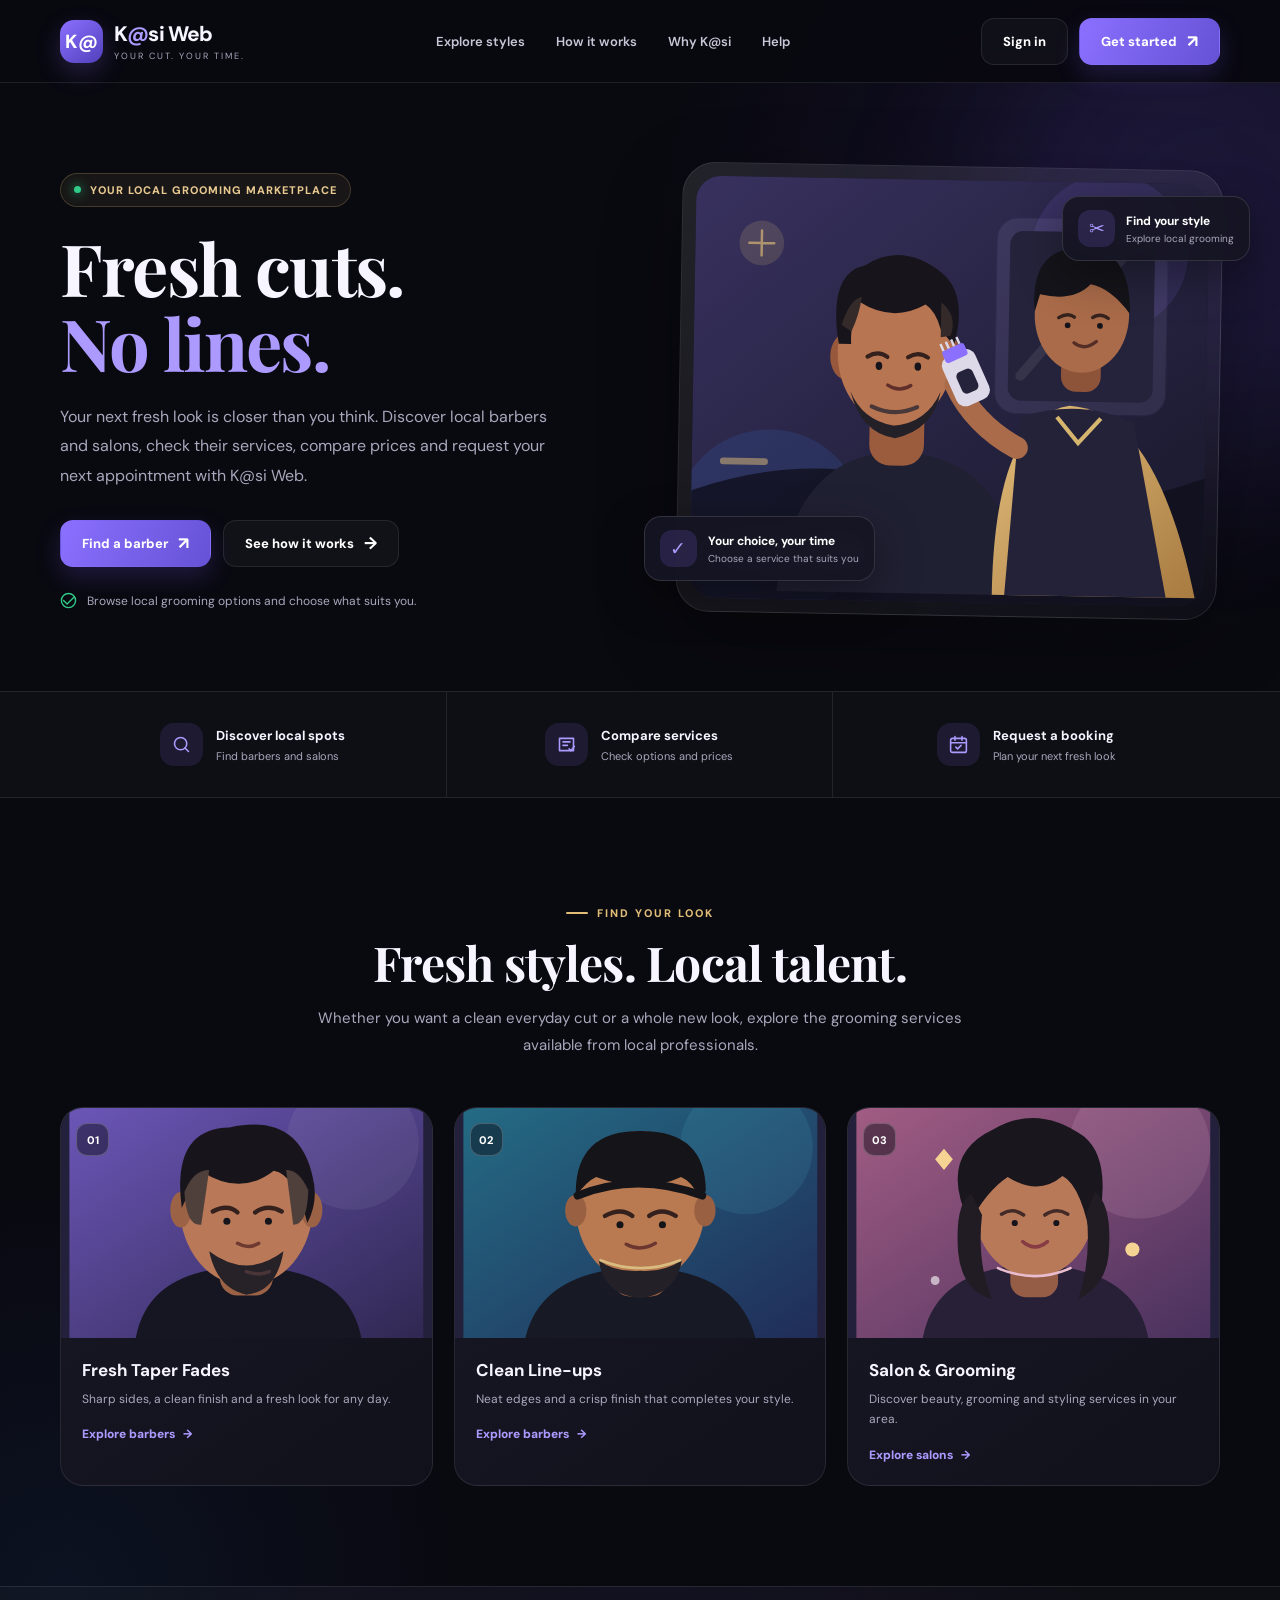
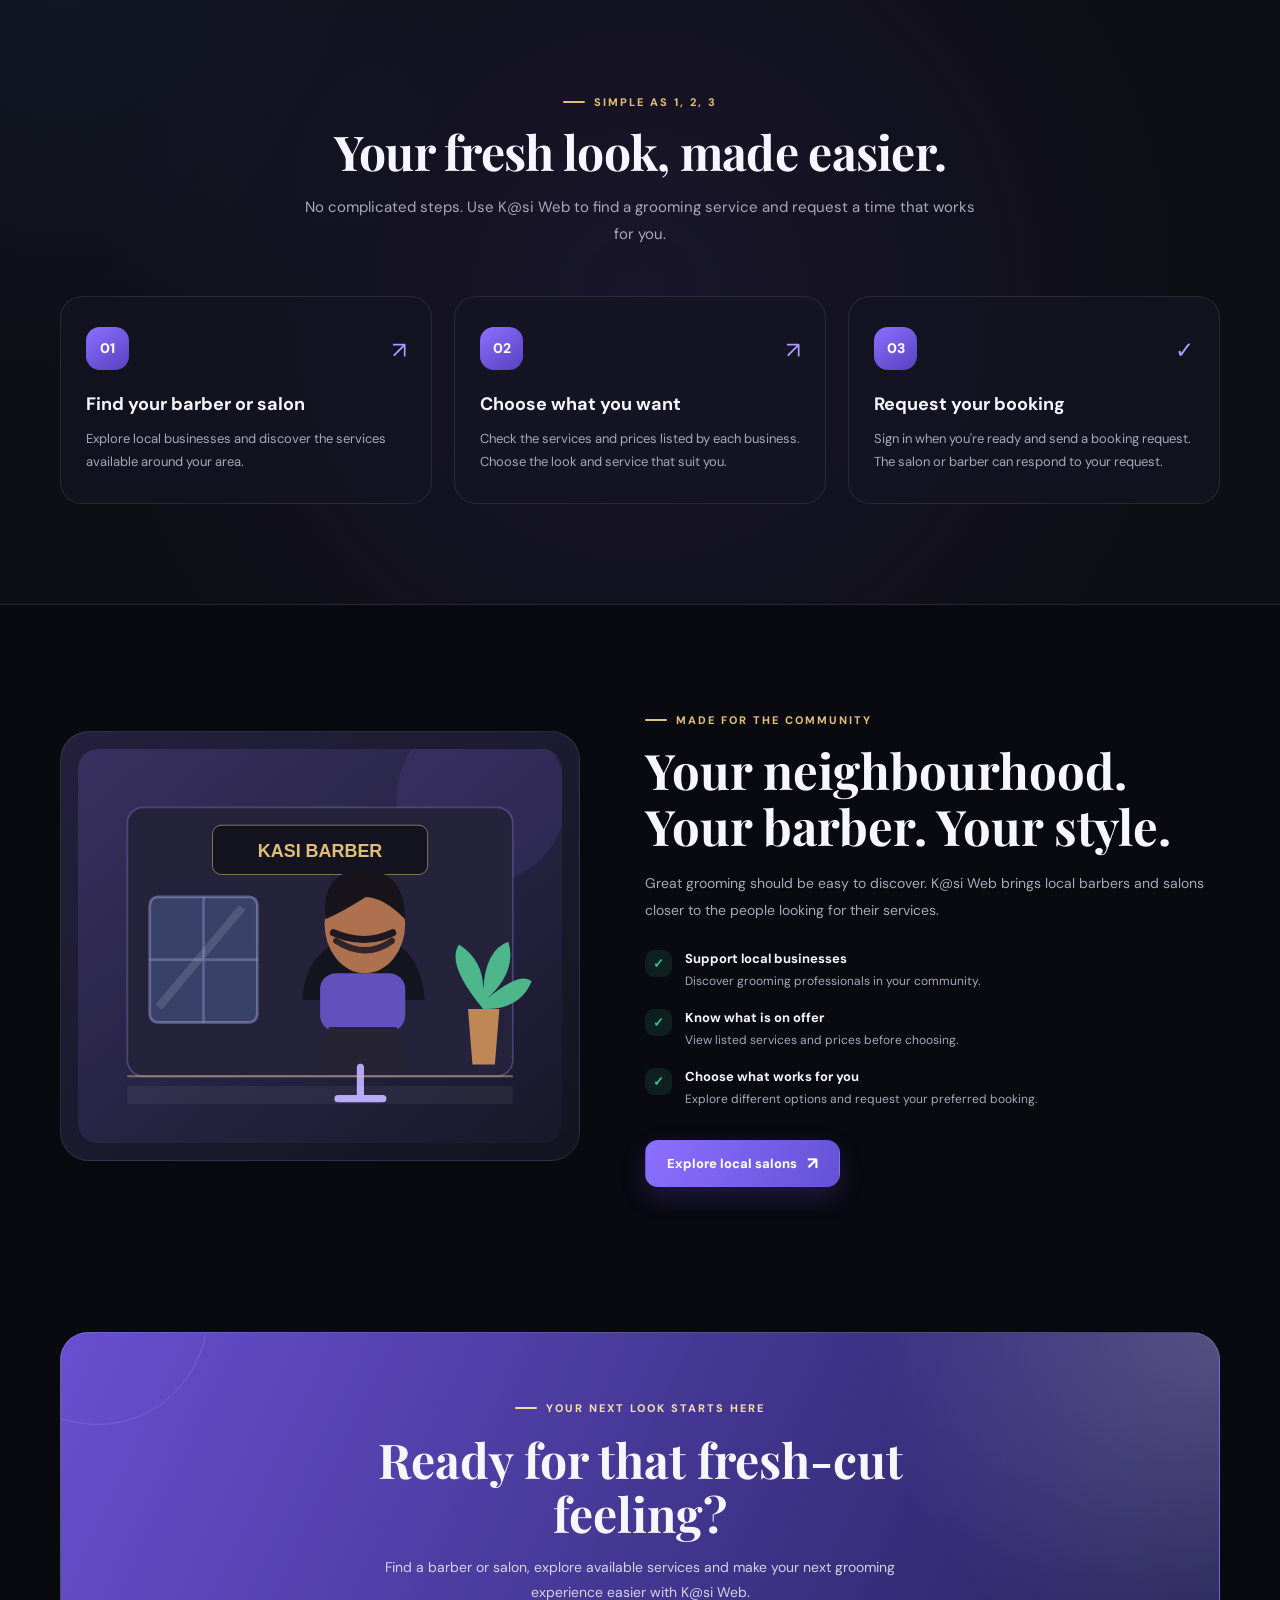
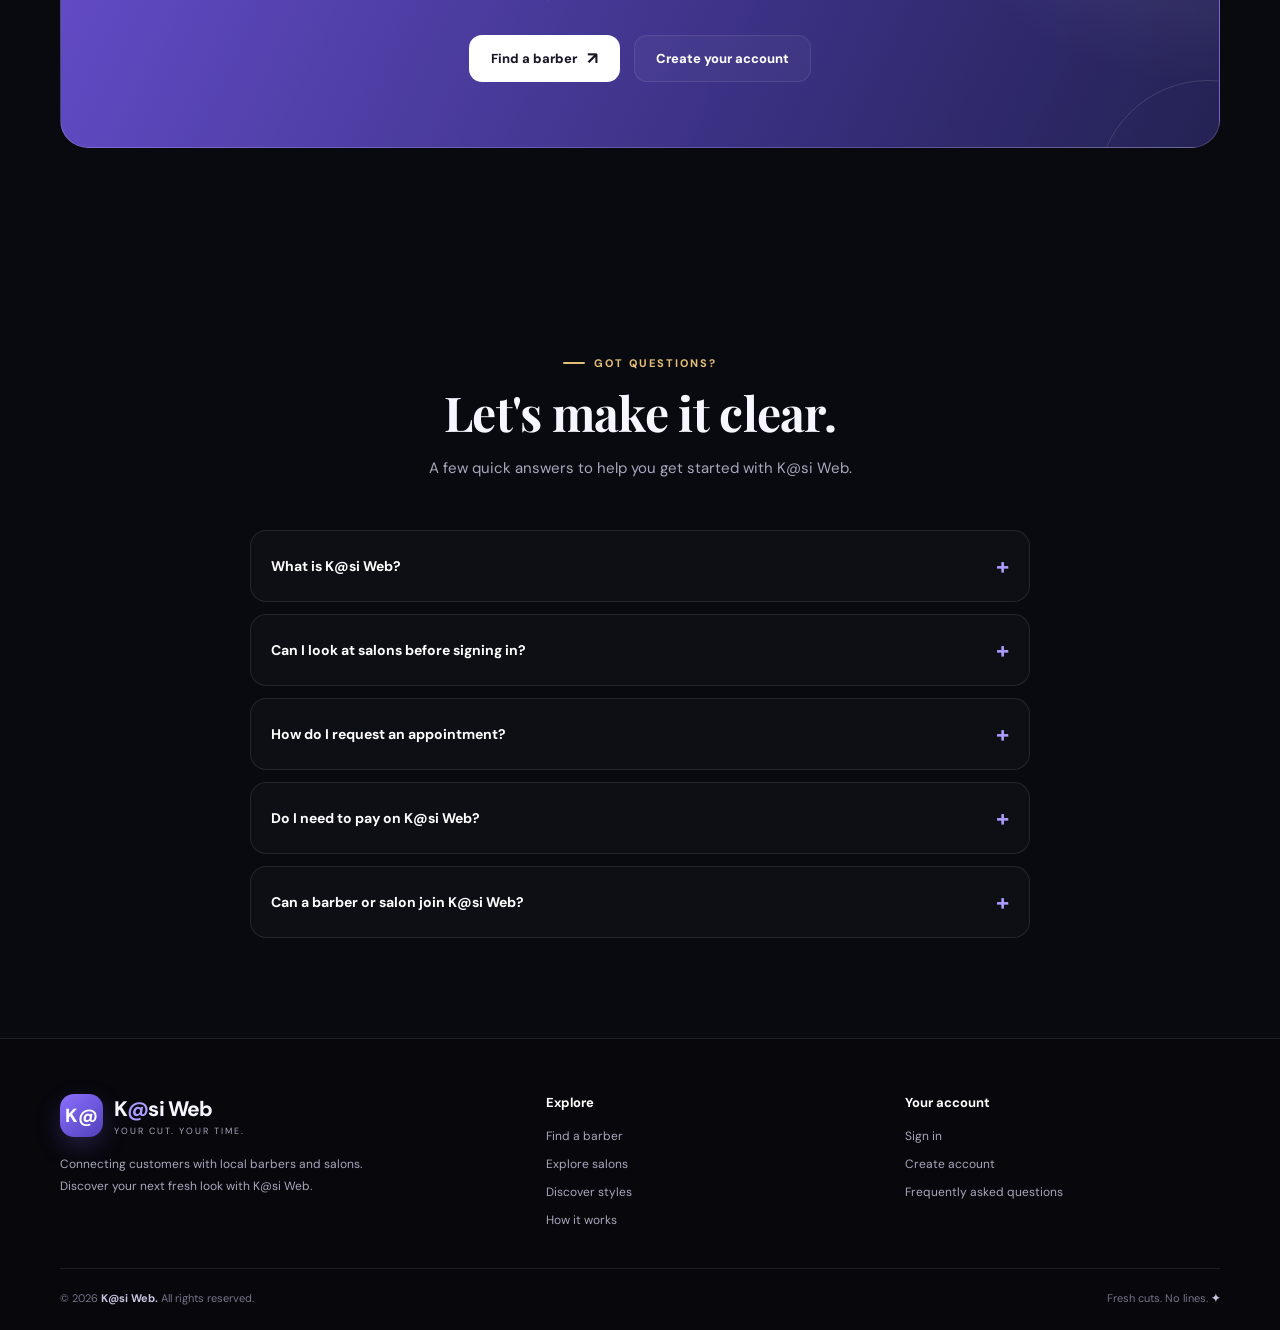
==== commit 5f9561b6: "Update index.html" ====
--- a/index.html
+++ b/index.html
@@ -1,54 +1,46 @@
-
 <!DOCTYPE html>
 <html lang="en">
 <head>
 <meta charset="UTF-8">
 <meta name="viewport" content="width=device-width, initial-scale=1, viewport-fit=cover">
-<meta name="theme-color" content="#08090d">
-<meta name="description" content="K@si Web — Discover local barbers, compare prices and book your next fresh cut. Fresh cuts. No lines.">
+<meta name="theme-color" content="#090910">
+<meta name="description" content="K@si Web helps you discover local barbers and salons, compare services and prices, and request your next fresh look. Fresh cuts. No lines.">
+<meta name="keywords" content="Kasi Web, township barbers, salons, haircuts, barber booking, South Africa">
+<meta name="author" content="K@si Web">
+
+<meta property="og:title" content="K@si Web | Your Cut. Your Time.">
+<meta property="og:description" content="Find your next fresh look. Discover local barbers, compare services and explore salons around you.">
+<meta property="og:type" content="website">
 
 <title>K@si Web | Your Cut. Your Time.</title>
 
-<link rel="manifest" href="manifest.json">
 <link rel="preconnect" href="https://fonts.googleapis.com">
 <link rel="preconnect" href="https://fonts.gstatic.com" crossorigin>
-<link rel="preconnect" href="https://images.unsplash.com">
-<link href="https://fonts.googleapis.com/css2?family=DM+Sans:wght@400;500;600;700&family=Manrope:wght@400;500;600;700;800&display=swap" rel="stylesheet">
-<link href="https://unpkg.com/boxicons@2.1.4/css/boxicons.min.css" rel="stylesheet">
+<link href="https://fonts.googleapis.com/css2?family=DM+Sans:wght@400;500;600;700;800&family=Playfair+Display:wght@600;700;800&display=swap" rel="stylesheet">
 
 <style>
-/* ==========================================================
-   K@SI WEB — ELITE V2
-   Responsive: mobile / tablet / laptop / large desktop
-========================================================== */
-
 :root {
-    --bg: #08090d;
-    --bg2: #0c0e14;
-    --surface: #11141b;
-    --surface2: #171b23;
-    --surface3: #1d222c;
-    --white: #f8f9fc;
-    --muted: #989eac;
-    --blue: #1687ff;
-    --blue-light: #55aaff;
-    --blue-glow: rgba(22,135,255,.22);
-    --purple: #7955ef;
-    --gold: #d9b56e;
-    --green: #25d366;
-    --line: rgba(255,255,255,.085);
-    --radius: 18px;
-    --radius-lg: 26px;
-    --radius-xl: 34px;
-    --max: 1380px;
-    --header-height: 82px;
-    --ease: cubic-bezier(.22,.8,.25,1);
+    --bg: #090910;
+    --bg-soft: #10101a;
+    --surface: #151522;
+    --surface-light: #1c1b2b;
+    --purple: #8b70ff;
+    --purple-light: #ac9aff;
+    --blue: #388bff;
+    --gold: #e1bd78;
+    --white: #ffffff;
+    --text: #f7f5ff;
+    --muted: #aaa7bc;
+    --green: #31c987;
+    --border: rgba(255,255,255,.09);
+    --radius: 22px;
+    --shadow: 0 25px 80px rgba(0,0,0,.3);
 }
 
 * {
+    box-sizing: border-box;
     margin: 0;
     padding: 0;
-    box-sizing: border-box;
 }
 
 html {
@@ -57,1317 +49,852 @@
 }
 
 body {
-    background: var(--bg);
-    color: var(--white);
-    font-family: 'DM Sans', sans-serif;
+    min-height: 100vh;
+    background:
+        radial-gradient(circle at 85% 5%, rgba(91,64,190,.13), transparent 27rem),
+        radial-gradient(circle at 5% 35%, rgba(47,112,211,.09), transparent 25rem),
+        var(--bg);
+    color: var(--text);
+    font-family: "DM Sans", sans-serif;
     overflow-x: hidden;
-    -webkit-font-smoothing: antialiased;
-}
-
-body.menu-open {
-    overflow: hidden;
-}
-
-button, a {
+}
+
+button,
+a {
     font: inherit;
+}
+
+a {
+    color: inherit;
+    text-decoration: none;
 }
 
 button {
     cursor: pointer;
 }
 
-a {
-    text-decoration: none;
-    color: inherit;
-}
-
-img {
+img,
+svg {
     max-width: 100%;
-    display: block;
-}
-
-button:focus-visible,
-a:focus-visible {
-    outline: 2px solid var(--blue-light);
-    outline-offset: 4px;
-}
-
-::selection {
-    background: var(--blue);
-    color: white;
 }
 
 .container {
-    width: min(var(--max), calc(100% - 80px));
+    width: min(1160px, calc(100% - 44px));
     margin-inline: auto;
 }
 
 .section {
-    padding: 110px 0;
-}
-
-.section-label {
+    padding: 100px 0;
+}
+
+.section-heading {
+    max-width: 680px;
+    margin: 0 auto 48px;
+    text-align: center;
+}
+
+.eyebrow {
     display: inline-flex;
     align-items: center;
-    gap: 10px;
+    gap: 9px;
+    color: var(--gold);
     font-size: 11px;
     font-weight: 800;
-    letter-spacing: 2.5px;
+    letter-spacing: 2px;
     text-transform: uppercase;
-    color: var(--blue-light);
-    margin-bottom: 20px;
-}
-
-.section-label::before {
+}
+
+.eyebrow::before {
     content: "";
-    width: 24px;
-    height: 1px;
-    background: var(--blue-light);
-}
-
-.section-heading {
-    font-family: 'Manrope', sans-serif;
-    font-size: clamp(32px, 4vw, 58px);
+    width: 22px;
+    height: 2px;
+    border-radius: 5px;
+    background: var(--gold);
+}
+
+.section-heading h2 {
+    margin-top: 15px;
+    font-family: "Playfair Display", serif;
+    font-size: clamp(32px, 5vw, 48px);
+    line-height: 1.14;
+    letter-spacing: -.7px;
+}
+
+.section-heading p {
+    margin-top: 15px;
+    color: var(--muted);
+    font-size: 15px;
+    line-height: 1.8;
+}
+
+/* NAVIGATION */
+
+.site-header {
+    position: sticky;
+    top: 0;
+    z-index: 1000;
+    background: rgba(9,9,16,.86);
+    border-bottom: 1px solid var(--border);
+    backdrop-filter: blur(20px);
+    -webkit-backdrop-filter: blur(20px);
+}
+
+.navbar {
+    min-height: 82px;
+    display: flex;
+    align-items: center;
+    justify-content: space-between;
+    gap: 25px;
+}
+
+.brand {
+    display: inline-flex;
+    align-items: center;
+    gap: 11px;
+    flex-shrink: 0;
+}
+
+.brand-mark {
+    width: 43px;
+    height: 43px;
+    display: grid;
+    place-items: center;
+    border-radius: 14px;
+    background: linear-gradient(140deg, var(--purple), #5140bb);
+    color: white;
     font-weight: 800;
-    line-height: 1.08;
-    letter-spacing: -2px;
-}
-
-.section-description {
+    font-size: 19px;
+    box-shadow: 0 9px 25px rgba(139,112,255,.22);
+}
+
+.brand-name {
+    font-size: 21px;
+    font-weight: 800;
+    letter-spacing: -.8px;
+}
+
+.brand-name span {
+    color: var(--purple-light);
+}
+
+.brand-caption {
+    display: block;
+    color: var(--muted);
+    font-size: 9px;
+    letter-spacing: 2px;
+    margin-top: 2px;
+    text-transform: uppercase;
+}
+
+.nav-links {
+    display: flex;
+    align-items: center;
+    gap: 31px;
+}
+
+.nav-links a {
+    color: #c9c6d7;
+    font-size: 13px;
+    font-weight: 600;
+    transition: color .2s ease;
+}
+
+.nav-links a:hover {
+    color: var(--white);
+}
+
+.nav-actions {
+    display: flex;
+    align-items: center;
+    gap: 11px;
+}
+
+.btn {
+    min-height: 47px;
+    display: inline-flex;
+    justify-content: center;
+    align-items: center;
+    gap: 10px;
+    padding: 0 21px;
+    border: 1px solid transparent;
+    border-radius: 13px;
+    font-size: 13px;
+    font-weight: 800;
+    transition: transform .2s ease, background .2s ease, border-color .2s ease;
+}
+
+.btn:hover {
+    transform: translateY(-2px);
+}
+
+.btn-primary {
+    color: #fff;
+    background: linear-gradient(115deg, #8b70ff, #6552d5);
+    box-shadow: 0 10px 25px rgba(114,88,230,.22);
+}
+
+.btn-primary:hover {
+    background: linear-gradient(115deg, #9b84ff, #7663e9);
+}
+
+.btn-outline {
+    background: rgba(255,255,255,.035);
+    border-color: var(--border);
+    color: var(--white);
+}
+
+.btn-outline:hover {
+    background: rgba(255,255,255,.08);
+    border-color: rgba(255,255,255,.2);
+}
+
+.btn-light {
+    background: #fff;
+    color: #181526;
+}
+
+.btn-arrow {
+    font-size: 17px;
+    line-height: 1;
+}
+
+.menu-toggle {
+    display: none;
+    width: 44px;
+    height: 44px;
+    border: 1px solid var(--border);
+    border-radius: 13px;
+    background: var(--surface);
+    color: white;
+    font-size: 23px;
+}
+
+/* HERO */
+
+.hero {
+    position: relative;
+    padding: 83px 0 75px;
+    overflow: hidden;
+}
+
+.hero::before {
+    content: "";
+    position: absolute;
+    width: 480px;
+    height: 480px;
+    right: -190px;
+    top: -100px;
+    border-radius: 50%;
+    background: rgba(116,90,230,.12);
+    filter: blur(80px);
+    pointer-events: none;
+}
+
+.hero-grid {
+    position: relative;
+    display: grid;
+    grid-template-columns: 1.02fr .98fr;
+    align-items: center;
+    gap: 55px;
+}
+
+.hero-copy {
+    position: relative;
+    z-index: 2;
+}
+
+.hero-tag {
+    display: inline-flex;
+    align-items: center;
+    gap: 9px;
+    padding: 9px 13px;
+    border: 1px solid rgba(225,189,120,.22);
+    border-radius: 50px;
+    background: rgba(225,189,120,.07);
+    color: #e8ca91;
+    font-size: 11px;
+    font-weight: 800;
+    letter-spacing: 1px;
+    text-transform: uppercase;
+}
+
+.hero-tag span {
+    width: 7px;
+    height: 7px;
+    border-radius: 50%;
+    background: var(--green);
+    box-shadow: 0 0 12px var(--green);
+}
+
+.hero h1 {
+    max-width: 650px;
+    margin-top: 23px;
+    font-family: "Playfair Display", serif;
+    font-size: clamp(44px, 6vw, 72px);
+    line-height: 1.04;
+    letter-spacing: -1.8px;
+}
+
+.hero h1 .highlight {
+    display: block;
+    color: var(--purple-light);
+}
+
+.hero-description {
+    max-width: 500px;
+    margin-top: 22px;
     color: var(--muted);
     font-size: 16px;
     line-height: 1.85;
-    max-width: 570px;
-    margin-top: 20px;
-}
-
-.blue-text {
-    color: var(--blue-light);
-}
-
-.gold-text {
-    color: var(--gold);
-}
-
-/* ===================== LOADER ===================== */
-
-.loader {
-    position: fixed;
-    inset: 0;
-    z-index: 9999;
-    background: var(--bg);
-    display: grid;
-    place-items: center;
-    transition: opacity .6s, visibility .6s;
-}
-
-.loader.hide {
-    opacity: 0;
-    visibility: hidden;
-}
-
-.loader-inner {
-    text-align: center;
-}
-
-.loader-logo {
-    font-family: 'Manrope', sans-serif;
-    font-size: 34px;
-    font-weight: 800;
-    letter-spacing: -2px;
-}
-
-.loader-logo span {
-    color: var(--blue);
-}
-
-.loader-line {
-    width: 120px;
-    height: 2px;
-    background: rgba(255,255,255,.1);
-    margin: 18px auto;
-    overflow: hidden;
-    border-radius: 10px;
-}
-
-.loader-line::after {
-    content: "";
-    display: block;
-    width: 45%;
-    height: 100%;
-    background: var(--blue);
-    animation: loading 1s infinite ease-in-out;
-}
-
-@keyframes loading {
-    from { transform: translateX(-100%); }
-    to { transform: translateX(240%); }
-}
-
-/* ===================== HEADER ===================== */
-
-.header {
-    height: var(--header-height);
-    position: fixed;
-    top: 0;
-    left: 0;
-    right: 0;
-    z-index: 1000;
-    border-bottom: 1px solid transparent;
-    transition: .3s;
-}
-
-.header.scrolled {
-    background: rgba(8,9,13,.88);
-    backdrop-filter: blur(24px);
-    -webkit-backdrop-filter: blur(24px);
-    border-color: var(--line);
-}
-
-.header-inner {
-    height: 100%;
-    max-width: 1500px;
-    width: calc(100% - 80px);
-    margin: auto;
+}
+
+.hero-actions {
     display: flex;
-    align-items: center;
-    justify-content: space-between;
-    gap: 32px;
-}
-
-.brand {
-    display: inline-flex;
-    align-items: center;
+    flex-wrap: wrap;
     gap: 12px;
-    flex-shrink: 0;
-}
-
-.brand-mark {
-    width: 42px;
-    height: 42px;
-    border-radius: 13px;
-    display: grid;
-    place-items: center;
-    background: linear-gradient(145deg, #208fff, #1654dc);
-    box-shadow: 0 8px 30px rgba(22,135,255,.25);
-    font-family: 'Manrope', sans-serif;
-    font-weight: 800;
-    font-size: 21px;
-}
-
-.brand-name {
-    font-family: 'Manrope', sans-serif;
-    font-weight: 800;
-    font-size: 20px;
-    letter-spacing: -.8px;
-}
-
-.brand-name span {
-    color: var(--blue-light);
-}
-
-.nav {
-    display: flex;
-    align-items: center;
-    gap: clamp(20px, 3vw, 38px);
-}
-
-.nav a {
-    color: #c0c4ce;
-    font-size: 13px;
-    font-weight: 600;
-    transition: color .2s;
-    white-space: nowrap;
-}
-
-.nav a:hover {
-    color: white;
-}
-
-.header-actions {
-    display: flex;
-    align-items: center;
-    gap: 12px;
-}
-
-.btn {
-    display: inline-flex;
-    align-items: center;
-    justify-content: center;
-    gap: 9px;
-    border: 1px solid transparent;
-    padding: 13px 21px;
-    border-radius: 13px;
-    font-size: 13px;
-    font-weight: 700;
-    white-space: nowrap;
-    transition: transform .25s, background .25s, border .25s, box-shadow .25s;
-}
-
-.btn:hover {
-    transform: translateY(-2px);
-}
-
-.btn-primary {
-    background: var(--blue);
-    color: white;
-    box-shadow: 0 7px 26px rgba(22,135,255,.18);
-}
-
-.btn-primary:hover {
-    background: #3297ff;
-    box-shadow: 0 10px 35px rgba(22,135,255,.3);
-}
-
-.btn-outline {
-    background: rgba(255,255,255,.035);
-    border-color: rgba(255,255,255,.13);
-    color: white;
-}
-
-.btn-outline:hover {
-    border-color: rgba(22,135,255,.6);
-    background: rgba(22,135,255,.08);
-}
-
-.btn-large {
-    padding: 16px 25px;
-    border-radius: 15px;
-}
-
-.menu-toggle {
-    width: 44px;
-    height: 44px;
-    display: none;
-    border-radius: 13px;
-    border: 1px solid var(--line);
-    background: var(--surface);
-    color: white;
-    font-size: 24px;
-}
-
-/* ===================== HERO ===================== */
-
-.hero {
-    position: relative;
-    min-height: 780px;
-    min-height: min(900px, 100svh);
-    display: flex;
-    align-items: center;
-    padding-top: 120px;
-    overflow: hidden;
-}
-
-.hero-bg {
-    position: absolute;
-    inset: 0;
-    background:
-        linear-gradient(90deg, rgba(8,9,13,.98) 0%, rgba(8,9,13,.88) 34%, rgba(8,9,13,.48) 68%, rgba(8,9,13,.28) 100%),
-        linear-gradient(0deg, var(--bg) 0%, transparent 25%, transparent 75%, var(--bg) 100%),
-        url('https://images.unsplash.com/photo-1503951914875-452162b0f3f1?auto=format&fit=crop&w=2000&q=90') center 45% / cover;
-    transform: scale(1.02);
-}
-
-.hero-glow {
-    position: absolute;
-    width: 520px;
-    height: 520px;
-    background: var(--blue);
-    filter: blur(170px);
-    opacity: .12;
-    top: 15%;
-    left: -180px;
-    pointer-events: none;
-}
-
-.hero-inner {
-    position: relative;
-    z-index: 2;
-    display: grid;
-    grid-template-columns: minmax(0, 1.15fr) minmax(360px, .85fr);
-    align-items: center;
-    gap: 70px;
-    padding-bottom: 90px;
-}
-
-.hero-content {
-    max-width: 760px;
-}
-
-.hero-badge {
-    display: inline-flex;
-    align-items: center;
-    gap: 10px;
-    padding: 9px 14px;
-    border: 1px solid rgba(22,135,255,.24);
-    background: rgba(22,135,255,.08);
-    border-radius: 50px;
-    color: #b9d8ff;
-    font-size: 11px;
-    font-weight: 700;
-    letter-spacing: 1.1px;
-    margin-bottom: 30px;
-}
-
-.live-dot {
-    width: 7px;
-    height: 7px;
-    border-radius: 50%;
-    background: #39d98a;
-    box-shadow: 0 0 12px #39d98a;
-}
-
-.hero h1 {
-    font-family: 'Manrope', sans-serif;
-    font-size: clamp(46px, 6.4vw, 92px);
-    font-weight: 800;
-    line-height: .99;
-    letter-spacing: -4.5px;
-    max-width: 780px;
-}
-
-.hero h1 .line-blue {
-    color: var(--blue-light);
-}
-
-.hero-typing {
+    margin-top: 30px;
+}
+
+.hero-note {
     display: flex;
     align-items: center;
     gap: 10px;
-    margin-top: 24px;
-    min-height: 32px;
-    font-size: clamp(17px, 2vw, 23px);
-    font-weight: 600;
-    color: #d8dbe3;
-}
-
-.typing-cursor {
-    width: 2px;
-    height: 23px;
-    background: var(--blue-light);
-    animation: blink 1s infinite;
-}
-
-@keyframes blink {
-    50% { opacity: 0; }
-}
-
-.hero-description {
-    color: #a6adbc;
-    font-size: 16px;
-    line-height: 1.9;
-    max-width: 520px;
-    margin: 25px 0 35px;
-}
-
-.hero-buttons {
+    margin-top: 25px;
+    color: #aaa7bc;
+    font-size: 12px;
+}
+
+.hero-note svg {
+    width: 17px;
+    height: 17px;
+    color: var(--green);
+    flex-shrink: 0;
+}
+
+.hero-art {
+    position: relative;
+    min-width: 0;
+}
+
+.hero-art-frame {
+    position: relative;
+    padding: 13px;
+    border: 1px solid rgba(255,255,255,.1);
+    border-radius: 33px;
+    background: linear-gradient(145deg, rgba(255,255,255,.1), rgba(255,255,255,.025));
+    box-shadow: var(--shadow);
+    transform: rotate(1deg);
+}
+
+.hero-illustration {
+    display: block;
+    width: 100%;
+    border-radius: 25px;
+    background: linear-gradient(145deg, #29234a, #161626 75%);
+}
+
+.floating-card {
+    position: absolute;
     display: flex;
     align-items: center;
-    flex-wrap: wrap;
-    gap: 14px;
-}
-
-.hero-note {
-    display: flex;
-    align-items: center;
-    gap: 12px;
-    margin-top: 34px;
-    color: #9ca2af;
+    gap: 11px;
+    padding: 13px 15px;
+    border: 1px solid rgba(255,255,255,.12);
+    border-radius: 17px;
+    background: rgba(22,21,35,.93);
+    box-shadow: 0 15px 45px rgba(0,0,0,.35);
+    backdrop-filter: blur(15px);
+}
+
+.floating-card.top {
+    top: 30px;
+    right: -30px;
+}
+
+.floating-card.bottom {
+    bottom: 35px;
+    left: -35px;
+}
+
+.float-icon {
+    width: 37px;
+    height: 37px;
+    display: grid;
+    place-items: center;
+    border-radius: 12px;
+    background: rgba(139,112,255,.16);
+    color: var(--purple-light);
+    font-size: 19px;
+}
+
+.float-text strong {
+    display: block;
+    color: white;
     font-size: 12px;
 }
 
-.hero-note i {
-    color: var(--gold);
-    font-size: 17px;
-}
-
-/* Hero featured panel */
-
-.hero-visual {
-    position: relative;
-    min-height: 470px;
+.float-text small {
+    display: block;
+    margin-top: 3px;
+    color: var(--muted);
+    font-size: 10px;
+}
+
+/* QUICK BENEFITS */
+
+.benefit-strip {
+    border-top: 1px solid var(--border);
+    border-bottom: 1px solid var(--border);
+    background: rgba(255,255,255,.018);
+}
+
+.benefit-grid {
+    display: grid;
+    grid-template-columns: repeat(3,1fr);
+}
+
+.benefit {
+    min-height: 105px;
     display: flex;
     align-items: center;
     justify-content: center;
-}
-
-.hero-photo {
+    gap: 13px;
+    padding: 20px;
+    border-right: 1px solid var(--border);
+}
+
+.benefit:last-child {
+    border-right: 0;
+}
+
+.benefit-icon {
+    width: 43px;
+    height: 43px;
+    display: grid;
+    place-items: center;
+    flex-shrink: 0;
+    border-radius: 14px;
+    background: rgba(139,112,255,.12);
+    color: var(--purple-light);
+}
+
+.benefit-icon svg {
+    width: 21px;
+    height: 21px;
+}
+
+.benefit strong {
+    display: block;
+    font-size: 13px;
+}
+
+.benefit small {
+    display: block;
+    margin-top: 5px;
+    color: var(--muted);
+    font-size: 11px;
+}
+
+/* STYLE SHOWCASE */
+
+.styles-grid {
+    display: grid;
+    grid-template-columns: repeat(3,1fr);
+    gap: 21px;
+}
+
+.style-card {
+    overflow: hidden;
+    border: 1px solid var(--border);
+    border-radius: 23px;
+    background: linear-gradient(145deg, #191827, #11111b);
+    transition: transform .25s ease, border-color .25s ease;
+}
+
+.style-card:hover {
+    transform: translateY(-7px);
+    border-color: rgba(139,112,255,.42);
+}
+
+.style-art {
+    position: relative;
+    overflow: hidden;
+    min-height: 230px;
+    display: grid;
+    place-items: center;
+    background: #22203a;
+}
+
+.style-art svg {
+    display: block;
     width: 100%;
-    max-width: 470px;
-    height: 510px;
-    border-radius: 32px;
-    overflow: hidden;
-    position: relative;
-    border: 1px solid rgba(255,255,255,.13);
-    box-shadow: 0 35px 100px rgba(0,0,0,.4);
-}
-
-.hero-photo img {
-    width: 100%;
-    height: 100%;
-    object-fit: cover;
-    object-position: center;
-}
-
-.hero-photo::after {
-    content: "";
+    height: 230px;
+}
+
+.style-number {
     position: absolute;
-    inset: 0;
-    background: linear-gradient(0deg, rgba(7,9,13,.9), transparent 65%);
-}
-
-.photo-tag {
-    position: absolute;
-    z-index: 2;
-    top: 22px;
-    left: 22px;
-    padding: 9px 13px;
-    border-radius: 10px;
-    background: rgba(8,9,13,.65);
-    backdrop-filter: blur(12px);
-    border: 1px solid rgba(255,255,255,.12);
+    top: 15px;
+    left: 15px;
+    display: grid;
+    place-items: center;
+    width: 33px;
+    height: 33px;
+    border: 1px solid rgba(255,255,255,.2);
+    border-radius: 11px;
+    background: rgba(10,10,18,.45);
     color: white;
     font-size: 11px;
-    font-weight: 700;
-}
-
-.hero-photo-info {
-    position: absolute;
-    z-index: 2;
-    bottom: 25px;
-    left: 25px;
-    right: 25px;
-}
-
-.photo-info-top {
-    display: flex;
-    align-items: center;
-    justify-content: space-between;
-    gap: 15px;
-}
-
-.hero-photo-info h3 {
-    font-family: 'Manrope', sans-serif;
-    font-size: 24px;
     font-weight: 800;
 }
 
-.hero-photo-info p {
-    color: #bdc2ce;
-    font-size: 12px;
-    margin-top: 9px;
-}
-
-.rating {
-    display: flex;
-    align-items: center;
-    gap: 5px;
-    color: var(--gold);
-    font-size: 13px;
-    font-weight: 700;
-}
-
-.rating i {
-    font-size: 16px;
-}
-
-.floating-stat {
-    position: absolute;
-    left: -38px;
-    top: 50px;
-    background: rgba(17,20,27,.9);
-    border: 1px solid var(--line);
-    backdrop-filter: blur(20px);
-    padding: 17px 20px;
-    border-radius: 17px;
-    box-shadow: 0 15px 50px rgba(0,0,0,.25);
-}
-
-.floating-stat strong {
-    font-family: 'Manrope', sans-serif;
-    font-size: 22px;
-    display: block;
-}
-
-.floating-stat small {
-    color: var(--muted);
-    font-size: 11px;
-}
-
-.floating-open {
-    position: absolute;
-    right: -22px;
-    bottom: 120px;
-    display: flex;
-    gap: 11px;
-    align-items: center;
-    padding: 15px 18px;
-    background: rgba(16,20,27,.92);
-    border: 1px solid var(--line);
-    backdrop-filter: blur(18px);
-    border-radius: 15px;
-    box-shadow: 0 15px 50px rgba(0,0,0,.25);
-}
-
-.floating-open i {
-    color: #3fd88c;
-    font-size: 22px;
-}
-
-.floating-open span {
-    font-size: 12px;
-    font-weight: 700;
-}
-
-.floating-open small {
-    display: block;
-    font-weight: 400;
-    color: var(--muted);
-    margin-top: 3px;
-}
-
-/* ===================== QUICK VALUE STRIP ===================== */
-
-.value-strip {
-    position: relative;
-    z-index: 5;
-    margin-top: -1px;
-    border-top: 1px solid var(--line);
-    border-bottom: 1px solid var(--line);
-    background: #0c0e13;
-}
-
-.value-grid {
-    display: grid;
-    grid-template-columns: repeat(3, 1fr);
-}
-
-.value-item {
-    display: flex;
-    align-items: center;
-    gap: 20px;
-    padding: 29px 35px;
-    border-right: 1px solid var(--line);
-}
-
-.value-item:first-child {
-    padding-left: 0;
-}
-
-.value-item:last-child {
-    border-right: 0;
-}
-
-.value-number {
-    font-family: 'Manrope', sans-serif;
-    font-size: 12px;
-    font-weight: 800;
-    color: var(--blue-light);
-}
-
-.value-item strong {
-    font-size: 14px;
-    font-weight: 700;
-}
-
-.value-item p {
+.style-info {
+    padding: 21px;
+}
+
+.style-info h3 {
+    font-size: 17px;
+}
+
+.style-info p {
+    margin-top: 8px;
     color: var(--muted);
     font-size: 12px;
-    margin-top: 5px;
-}
-
-/* ===================== EXPERIENCE ===================== */
-
-.experience-grid {
-    display: grid;
-    grid-template-columns: 1fr 1fr;
-    align-items: center;
-    gap: 100px;
-}
-
-.experience-image {
-    position: relative;
-    height: 560px;
-    border-radius: var(--radius-xl);
-    overflow: hidden;
-    border: 1px solid var(--line);
-}
-
-.experience-image img {
-    width: 100%;
-    height: 100%;
-    object-fit: cover;
-}
-
-.experience-image::after {
-    content: "";
-    position: absolute;
-    inset: 0;
-    background: linear-gradient(0deg, rgba(8,9,13,.4), transparent 50%);
-}
-
-.experience-image-label {
-    position: absolute;
-    z-index: 2;
-    left: 25px;
-    bottom: 25px;
-    padding: 16px 19px;
-    background: rgba(8,9,13,.65);
-    border: 1px solid rgba(255,255,255,.13);
-    border-radius: 15px;
-    backdrop-filter: blur(15px);
-}
-
-.experience-image-label strong {
-    font-size: 13px;
-}
-
-.experience-image-label p {
-    color: var(--muted);
-    font-size: 11px;
-    margin-top: 5px;
-}
-
-.experience-content .section-description {
-    margin-bottom: 35px;
-}
-
-.feature-list {
-    display: grid;
-    gap: 25px;
-}
-
-.feature-item {
-    display: flex;
-    align-items: flex-start;
-    gap: 18px;
-}
-
-.feature-icon {
-    width: 48px;
-    height: 48px;
-    flex-shrink: 0;
-    display: grid;
-    place-items: center;
-    border: 1px solid rgba(22,135,255,.2);
-    border-radius: 15px;
-    background: rgba(22,135,255,.08);
-    color: var(--blue-light);
-    font-size: 21px;
-}
-
-.feature-item h3 {
-    font-size: 15px;
-    font-weight: 700;
-    margin: 3px 0 8px;
-}
-
-.feature-item p {
-    color: var(--muted);
-    font-size: 13px;
-    line-height: 1.75;
-    max-width: 400px;
-}
-
-/* ===================== FEATURED SALON ===================== */
-
-.featured-section {
-    background:
-        radial-gradient(ellipse at 15% 50%, rgba(22,135,255,.09), transparent 55%),
-        #0b0d12;
-    border-top: 1px solid var(--line);
-    border-bottom: 1px solid var(--line);
-}
-
-.featured-grid {
-    display: grid;
-    grid-template-columns: 1fr 1fr;
-    gap: 70px;
-    align-items: center;
-}
-
-.featured-image {
-    height: 490px;
-    overflow: hidden;
-    border-radius: var(--radius-xl);
-    border: 1px solid var(--line);
-    position: relative;
-}
-
-.featured-image img {
-    height: 100%;
-    width: 100%;
-    object-fit: cover;
-    transition: transform .8s var(--ease);
-}
-
-.featured-image:hover img {
-    transform: scale(1.04);
-}
-
-.featured-image::after {
-    content: "";
-    position: absolute;
-    inset: 0;
-    background: linear-gradient(0deg, rgba(8,9,13,.65), transparent 55%);
-}
-
-.featured-badge {
-    position: absolute;
-    top: 22px;
-    left: 22px;
-    z-index: 2;
-    background: rgba(8,9,13,.7);
-    backdrop-filter: blur(12px);
-    padding: 10px 14px;
-    border: 1px solid var(--line);
-    border-radius: 11px;
-    font-size: 11px;
-    font-weight: 700;
-    color: var(--gold);
-}
-
-.featured-content h2 {
-    font-family: 'Manrope', sans-serif;
-    font-size: clamp(32px, 4vw, 51px);
-    font-weight: 800;
-    letter-spacing: -2px;
-    line-height: 1.1;
-    margin: 10px 0 15px;
-}
-
-.featured-location {
-    display: flex;
-    gap: 8px;
-    align-items: center;
-    color: var(--muted);
-    font-size: 13px;
-}
-
-.featured-location i {
-    color: var(--blue-light);
-    font-size: 18px;
-}
-
-.featured-content .section-description {
-    margin: 22px 0;
-}
-
-.featured-meta {
-    display: flex;
-    align-items: center;
-    flex-wrap: wrap;
-    gap: 13px;
-    margin-bottom: 27px;
-}
-
-.meta-pill {
-    display: flex;
-    align-items: center;
-    gap: 7px;
-    border: 1px solid var(--line);
-    background: rgba(255,255,255,.03);
-    border-radius: 11px;
-    padding: 11px 13px;
-    color: #c6c9d2;
-    font-size: 12px;
-}
-
-.meta-pill i {
-    color: var(--gold);
-}
-
-.featured-actions {
-    display: flex;
-    gap: 12px;
-    flex-wrap: wrap;
-}
-
-/* ===================== SERVICES ===================== */
-
-.services-head {
-    display: flex;
-    align-items: flex-end;
-    justify-content: space-between;
-    gap: 30px;
-    margin-bottom: 50px;
-}
-
-.services-head .section-description {
-    margin-top: 0;
-}
-
-.services-grid {
-    display: grid;
-    grid-template-columns: repeat(4, 1fr);
-    gap: 20px;
-}
-
-.service-card {
-    background: linear-gradient(145deg, #12151c, #0e1016);
-    border: 1px solid var(--line);
-    border-radius: 22px;
-    padding: 30px 25px;
-    transition: transform .3s, border .3s, background .3s;
-}
-
-.service-card:hover {
-    transform: translateY(-7px);
-    border-color: rgba(22,135,255,.35);
-    background: linear-gradient(145deg, #161b24, #10131a);
-}
-
-.service-icon {
-    width: 53px;
-    height: 53px;
-    display: grid;
-    place-items: center;
-    border-radius: 16px;
-    background: rgba(22,135,255,.09);
-    color: var(--blue-light);
-    font-size: 24px;
-    border: 1px solid rgba(22,135,255,.15);
-    margin-bottom: 24px;
-}
-
-.service-card h3 {
-    font-family: 'Manrope', sans-serif;
-    font-size: 17px;
-    font-weight: 800;
-    margin-bottom: 11px;
-}
-
-.service-card p {
-    color: var(--muted);
-    font-size: 12px;
-    line-height: 1.8;
-    min-height: 65px;
-}
-
-.service-link {
+    line-height: 1.7;
+}
+
+.style-link {
     display: inline-flex;
     align-items: center;
     gap: 8px;
-    margin-top: 20px;
-    color: var(--blue-light);
+    margin-top: 17px;
+    color: var(--purple-light);
     font-size: 12px;
-    font-weight: 700;
-}
-
-/* ===================== HOW IT WORKS ===================== */
+    font-weight: 800;
+}
+
+.style-link:hover {
+    color: white;
+}
+
+/* HOW IT WORKS */
 
 .how-section {
-    background: #0c0e13;
-    border-top: 1px solid var(--line);
-}
-
-.how-head {
-    text-align: center;
-    margin-bottom: 60px;
-}
-
-.how-head .section-description {
-    margin-inline: auto;
+    position: relative;
+    background:
+        radial-gradient(circle at 50% 50%, rgba(108,83,210,.12), transparent 34rem),
+        rgba(255,255,255,.018);
+    border-top: 1px solid var(--border);
+    border-bottom: 1px solid var(--border);
 }
 
 .steps-grid {
     display: grid;
-    grid-template-columns: repeat(4, 1fr);
-    gap: 24px;
+    grid-template-columns: repeat(3,1fr);
+    gap: 22px;
 }
 
 .step-card {
     position: relative;
-    padding: 28px;
-    background: rgba(255,255,255,.025);
-    border: 1px solid var(--line);
-    border-radius: 21px;
-    min-height: 230px;
+    padding: 30px 25px;
+    border: 1px solid var(--border);
+    border-radius: 22px;
+    background: rgba(21,21,34,.8);
 }
 
 .step-number {
-    font-family: 'Manrope', sans-serif;
-    font-size: 32px;
+    width: 43px;
+    height: 43px;
+    display: grid;
+    place-items: center;
+    border-radius: 14px;
+    background: linear-gradient(145deg, #8b70ff, #5741c1);
+    color: white;
+    font-size: 14px;
     font-weight: 800;
-    color: rgba(85,170,255,.28);
-    margin-bottom: 25px;
 }
 
 .step-card h3 {
-    font-size: 16px;
-    margin-bottom: 12px;
+    margin-top: 22px;
+    font-size: 18px;
 }
 
 .step-card p {
+    margin-top: 11px;
+    color: var(--muted);
+    font-size: 13px;
+    line-height: 1.8;
+}
+
+.step-arrow {
+    position: absolute;
+    top: 38px;
+    right: 25px;
+    color: var(--purple-light);
+    font-size: 23px;
+}
+
+/* WHY KASI */
+
+.why-grid {
+    display: grid;
+    grid-template-columns: .95fr 1.05fr;
+    align-items: center;
+    gap: 65px;
+}
+
+.why-art {
+    position: relative;
+    padding: 17px;
+    border: 1px solid var(--border);
+    border-radius: 29px;
+    background: linear-gradient(145deg, #24203d, #141420);
+}
+
+.why-art svg {
+    display: block;
+    width: 100%;
+    border-radius: 19px;
+}
+
+.why-copy h2 {
+    margin-top: 15px;
+    font-family: "Playfair Display", serif;
+    font-size: clamp(34px, 4vw, 49px);
+    line-height: 1.13;
+}
+
+.why-copy > p {
+    margin-top: 17px;
+    color: var(--muted);
+    font-size: 14px;
+    line-height: 1.9;
+}
+
+.why-points {
+    display: grid;
+    gap: 17px;
+    margin-top: 27px;
+}
+
+.why-point {
+    display: flex;
+    align-items: flex-start;
+    gap: 13px;
+}
+
+.check-icon {
+    width: 27px;
+    height: 27px;
+    display: grid;
+    place-items: center;
+    flex-shrink: 0;
+    border-radius: 9px;
+    background: rgba(49,201,135,.12);
+    color: var(--green);
+    font-weight: 900;
+    font-size: 13px;
+}
+
+.why-point strong {
+    display: block;
+    font-size: 13px;
+}
+
+.why-point p {
+    margin-top: 5px;
     color: var(--muted);
     font-size: 12px;
-    line-height: 1.8;
-}
-
-/* ===================== STYLE GALLERY ===================== */
-
-.gallery-section {
-    overflow: hidden;
-}
-
-.gallery-head {
-    display: flex;
-    align-items: flex-end;
-    justify-content: space-between;
-    gap: 30px;
-    margin-bottom: 45px;
-}
-
-.gallery-controls {
-    display: flex;
-    gap: 10px;
-}
-
-.gallery-arrow {
-    width: 48px;
-    height: 48px;
-    border: 1px solid var(--line);
-    border-radius: 14px;
-    background: var(--surface);
-    color: white;
-    font-size: 22px;
-    transition: .25s;
-}
-
-.gallery-arrow:hover {
-    background: var(--blue);
-    border-color: var(--blue);
-}
-
-.gallery-viewport {
-    overflow: hidden;
-    cursor: grab;
-    touch-action: pan-y;
-}
-
-.gallery-viewport.dragging {
-    cursor: grabbing;
-}
-
-.gallery-track {
-    display: flex;
-    gap: 22px;
-    transition: transform .45s var(--ease);
-    will-change: transform;
-}
-
-.gallery-card {
-    flex: 0 0 calc((100% - 44px) / 3);
-    min-width: 0;
-    border: 1px solid var(--line);
-    background: var(--surface);
-    border-radius: 24px;
-    overflow: hidden;
-    user-select: none;
-}
-
-.gallery-image {
-    height: 360px;
-    overflow: hidden;
-    position: relative;
-}
-
-.gallery-image img {
-    width: 100%;
-    height: 100%;
-    object-fit: cover;
-    pointer-events: none;
-    transition: transform .7s var(--ease);
-}
-
-.gallery-card:hover .gallery-image img {
-    transform: scale(1.06);
-}
-
-.gallery-image::after {
-    content: "";
-    position: absolute;
-    inset: 0;
-    background: linear-gradient(0deg, rgba(8,9,13,.35), transparent 50%);
-}
-
-.gallery-info {
-    padding: 21px 22px;
-}
-
-.gallery-info h3 {
-    font-family: 'Manrope', sans-serif;
-    font-size: 16px;
-    font-weight: 800;
-}
-
-.gallery-info p {
-    color: var(--muted);
-    font-size: 12px;
-    margin-top: 7px;
-}
-
-.gallery-progress {
-    height: 3px;
-    background: rgba(255,255,255,.1);
-    margin-top: 28px;
-    border-radius: 10px;
-    overflow: hidden;
-}
-
-.gallery-progress-bar {
-    width: 25%;
-    height: 100%;
-    background: var(--blue);
-    transition: width .35s;
-}
-
-/* ===================== COMMUNITY ===================== */
-
-.community-section {
-    background:
-        radial-gradient(ellipse at 80% 10%, rgba(121,85,239,.08), transparent 45%),
-        #0c0e13;
-    border-top: 1px solid var(--line);
-}
-
-.community-grid {
-    display: grid;
-    grid-template-columns: 1fr 1fr;
-    gap: 25px;
-}
-
-.community-card {
-    min-height: 320px;
+    line-height: 1.65;
+}
+
+/* CTA */
+
+.cta-section {
+    padding: 45px 0 100px;
+}
+
+.cta-box {
     position: relative;
     overflow: hidden;
-    padding: 38px;
-    border-radius: 26px;
-    border: 1px solid var(--line);
-    background: linear-gradient(140deg, #151922, #0e1117);
-}
-
-.community-card::after {
-    content: "";
-    position: absolute;
-    width: 300px;
-    height: 300px;
-    border-radius: 50%;
-    background: var(--blue);
-    filter: blur(130px);
-    opacity: .1;
-    right: -100px;
-    bottom: -130px;
-}
-
-.community-card.purple::after {
-    background: var(--purple);
-}
-
-.community-card > * {
-    position: relative;
-    z-index: 2;
-}
-
-.community-card .service-icon {
-    margin-bottom: 30px;
-}
-
-.community-card h3 {
-    font-family: 'Manrope', sans-serif;
-    font-size: clamp(22px, 2.5vw, 31px);
-    font-weight: 800;
-    letter-spacing: -.7px;
-    max-width: 440px;
-}
-
-.community-card p {
-    color: var(--muted);
-    font-size: 13px;
-    line-height: 1.85;
-    max-width: 450px;
-    margin-top: 15px;
-}
-
-/* ===================== CTA ===================== */
-
-.cta-section {
-    padding: 100px 0;
-}
-
-.cta-box {
+    padding: 60px 35px;
+    border: 1px solid rgba(255,255,255,.15);
+    border-radius: 28px;
+    background:
+        radial-gradient(circle at 100% 0%, rgba(255,255,255,.19), transparent 22rem),
+        linear-gradient(115deg, #684fd0, #393080 65%, #242253);
     text-align: center;
-    position: relative;
-    overflow: hidden;
-    padding: 85px 40px;
-    border-radius: 32px;
-    border: 1px solid rgba(22,135,255,.2);
-    background:
-        radial-gradient(ellipse at 50% 120%, rgba(22,135,255,.28), transparent 65%),
-        linear-gradient(145deg, #131925, #0d1016);
 }
 
 .cta-box::before,
 .cta-box::after {
     content: "";
     position: absolute;
-    width: 250px;
-    height: 250px;
+    width: 220px;
+    height: 220px;
+    border: 1px solid rgba(255,255,255,.12);
     border-radius: 50%;
-    filter: blur(100px);
-    opacity: .12;
-    pointer-events: none;
 }
 
 .cta-box::before {
-    background: var(--blue);
-    top: -150px;
-    left: -100px;
+    top: -130px;
+    left: -75px;
 }
 
 .cta-box::after {
-    background: var(--purple);
-    bottom: -150px;
     right: -100px;
-}
-
-.cta-box h2 {
+    bottom: -155px;
+}
+
+.cta-content {
     position: relative;
-    font-family: 'Manrope', sans-serif;
-    font-size: clamp(35px, 5vw, 65px);
-    font-weight: 800;
-    letter-spacing: -3px;
-    line-height: 1.08;
-}
-
-.cta-box p {
-    position: relative;
-    color: var(--muted);
-    font-size: 15px;
+    z-index: 1;
+    max-width: 650px;
+    margin: auto;
+}
+
+.cta-content .eyebrow {
+    color: #f5dca8;
+}
+
+.cta-content .eyebrow::before {
+    background: #f5dca8;
+}
+
+.cta-content h2 {
+    margin-top: 17px;
+    font-family: "Playfair Display", serif;
+    font-size: clamp(32px,5vw,48px);
+    line-height: 1.13;
+}
+
+.cta-content p {
+    max-width: 520px;
+    margin: 15px auto 25px;
+    color: rgba(255,255,255,.78);
+    font-size: 14px;
     line-height: 1.8;
-    max-width: 560px;
-    margin: 22px auto 32px;
-}
-
-.cta-buttons {
-    position: relative;
+}
+
+.cta-content .btn {
+    margin: 5px;
+}
+
+/* FAQ */
+
+.faq-list {
+    max-width: 780px;
+    display: grid;
+    gap: 12px;
+    margin: 0 auto;
+}
+
+.faq-item {
+    overflow: hidden;
+    border: 1px solid var(--border);
+    border-radius: 16px;
+    background: rgba(255,255,255,.025);
+}
+
+.faq-question {
+    width: 100%;
     display: flex;
-    justify-content: center;
-    gap: 13px;
-    flex-wrap: wrap;
-}
-
-/* ===================== FOOTER ===================== */
-
-.footer {
-    border-top: 1px solid var(--line);
-    background: #08090d;
-    padding: 65px 0 28px;
-}
-
-.footer-top {
-    display: grid;
-    grid-template-columns: 1.5fr 1fr 1fr 1fr;
-    gap: 55px;
-    padding-bottom: 50px;
-}
-
-.footer-brand p {
+    justify-content: space-between;
+    align-items: center;
+    gap: 20px;
+    padding: 20px;
+    border: 0;
+    background: transparent;
+    color: white;
+    text-align: left;
+    font-size: 14px;
+    font-weight: 700;
+}
+
+.faq-plus {
+    color: var(--purple-light);
+    font-size: 23px;
+    transition: transform .2s ease;
+}
+
+.faq-answer {
+    display: none;
+    padding: 0 20px 20px;
     color: var(--muted);
     font-size: 13px;
     line-height: 1.8;
-    max-width: 310px;
-    margin-top: 20px;
+}
+
+.faq-item.open .faq-answer {
+    display: block;
+}
+
+.faq-item.open .faq-plus {
+    transform: rotate(45deg);
+}
+
+/* FOOTER */
+
+.site-footer {
+    padding: 55px 0 25px;
+    border-top: 1px solid var(--border);
+    background: #07070c;
+}
+
+.footer-grid {
+    display: grid;
+    grid-template-columns: 1.4fr 1fr 1fr;
+    gap: 45px;
+    padding-bottom: 40px;
+}
+
+.footer-about p {
+    max-width: 320px;
+    margin-top: 17px;
+    color: var(--muted);
+    font-size: 12px;
+    line-height: 1.8;
 }
 
 .footer-column h4 {
-    font-size: 12px;
-    font-weight: 800;
-    letter-spacing: 1px;
-    margin-bottom: 22px;
+    margin-bottom: 17px;
+    color: white;
+    font-size: 13px;
 }
 
 .footer-column a {
     display: block;
+    width: fit-content;
+    margin-top: 12px;
     color: var(--muted);
     font-size: 12px;
-    margin-bottom: 15px;
-    transition: color .2s;
+    transition: color .2s ease;
 }
 
 .footer-column a:hover {
-    color: var(--blue-light);
+    color: var(--purple-light);
 }
 
 .footer-bottom {
-    border-top: 1px solid var(--line);
-    padding-top: 23px;
     display: flex;
+    justify-content: space-between;
     align-items: center;
-    justify-content: space-between;
-    gap: 20px;
-}
-
-.footer-bottom p {
-    color: #777e8c;
+    gap: 15px;
+    padding-top: 22px;
+    border-top: 1px solid var(--border);
+    color: #777489;
     font-size: 11px;
 }
 
-.footer-social {
-    display: flex;
-    gap: 10px;
-}
-
-.footer-social a {
-    width: 37px;
-    height: 37px;
-    display: grid;
-    place-items: center;
-    background: var(--surface);
-    border: 1px solid var(--line);
-    border-radius: 11px;
-    font-size: 17px;
-    color: #c2c7d1;
-    transition: .25s;
-}
-
-.footer-social a:hover {
-    color: white;
-    border-color: var(--blue);
-    background: rgba(22,135,255,.1);
-}
-
-/* ===================== SOUND CONTROL ===================== */
-
-.sound-control {
-    position: fixed;
-    z-index: 900;
-    right: 25px;
-    bottom: 25px;
-    width: 45px;
-    height: 45px;
-    border-radius: 15px;
-    border: 1px solid var(--line);
-    background: rgba(17,20,27,.9);
-    backdrop-filter: blur(12px);
-    color: #aab0bd;
-    display: grid;
-    place-items: center;
-    font-size: 19px;
-    transition: .2s;
-}
-
-.sound-control:hover {
-    border-color: var(--blue);
-    color: white;
-}
-
-/* ===================== REVEAL ===================== */
+.footer-bottom strong {
+    color: #c9c4df;
+}
+
+/* REVEAL ANIMATION */
 
 .reveal {
     opacity: 0;
-    transform: translateY(25px);
-    transition: opacity .8s var(--ease), transform .8s var(--ease);
+    transform: translateY(22px);
+    transition: opacity .65s ease, transform .65s ease;
 }
 
 .reveal.visible {
@@ -1375,93 +902,41 @@
     transform: translateY(0);
 }
 
-.delay-1 { transition-delay: .1s; }
-.delay-2 { transition-delay: .2s; }
-.delay-3 { transition-delay: .3s; }
-
-/* ==========================================================
-   RESPONSIVE — LARGE LAPTOPS
-========================================================== */
-
-@media (min-width: 1600px) {
-    .hero {
-        min-height: 900px;
-    }
-
-    .hero h1 {
-        font-size: 96px;
-    }
-
-    .hero-photo {
-        max-width: 520px;
-        height: 590px;
-    }
-
-    .experience-image {
-        height: 650px;
-    }
-
-    .gallery-image {
-        height: 410px;
-    }
-}
-
-/* Laptop / smaller desktops */
-
-@media (max-width: 1250px) {
+/* RESPONSIVE */
+
+@media (max-width: 900px) {
+    .nav-links {
+        gap: 17px;
+    }
+
+    .hero-grid {
+        gap: 30px;
+    }
+
+    .floating-card.top {
+        right: -10px;
+    }
+
+    .floating-card.bottom {
+        left: -10px;
+    }
+
+    .why-grid {
+        gap: 35px;
+    }
+}
+
+@media (max-width: 760px) {
     .container {
-        width: calc(100% - 64px);
-    }
-
-    .header-inner {
-        width: calc(100% - 64px);
-        gap: 20px;
-    }
-
-    .nav {
-        gap: 22px;
-    }
-
-    .nav a {
-        font-size: 12px;
-    }
-
-    .hero-inner {
-        gap: 45px;
-        grid-template-columns: 1.05fr .95fr;
-    }
-
-    .hero h1 {
-        font-size: clamp(48px, 6vw, 76px);
-    }
-
-    .hero-photo {
-        height: 460px;
-    }
-
-    .experience-grid {
-        gap: 60px;
-    }
-
-    .services-grid,
-    .steps-grid {
-        grid-template-columns: repeat(2, 1fr);
-    }
-
-    .service-card p {
-        min-height: auto;
-    }
-}
-
-/* Tablet */
-
-@media (max-width: 980px) {
-    :root {
-        --header-height: 74px;
+        width: min(100% - 34px, 560px);
     }
 
     .section {
-        padding: 85px 0;
+        padding: 75px 0;
+    }
+
+    .navbar {
+        min-height: 72px;
     }
 
     .menu-toggle {
@@ -1469,572 +944,245 @@
         place-items: center;
     }
 
-    .nav {
-        position: fixed;
-        top: var(--header-height);
+    .nav-actions {
+        margin-left: auto;
+    }
+
+    .nav-actions .btn-outline {
+        display: none;
+    }
+
+    .nav-actions .btn-primary {
+        min-height: 42px;
+        padding-inline: 14px;
+        font-size: 11px;
+    }
+
+    .nav-links {
+        position: absolute;
+        top: calc(100% + 1px);
         left: 0;
         right: 0;
-        bottom: 0;
-        padding: 35px 30px;
-        background: rgba(8,9,13,.98);
-        backdrop-filter: blur(25px);
+        display: none;
+        align-items: stretch;
+        gap: 0;
+        padding: 12px 18px 18px;
+        border-bottom: 1px solid var(--border);
+        background: rgba(9,9,16,.98);
+    }
+
+    .nav-links.open {
         display: flex;
         flex-direction: column;
-        align-items: stretch;
-        justify-content: flex-start;
-        gap: 0;
-        transform: translateX(100%);
-        transition: transform .35s var(--ease);
-        overflow-y: auto;
-    }
-
-    .nav.open {
-        transform: translateX(0);
-    }
-
-    .nav a {
-        padding: 20px 5px;
-        font-size: 17px;
-        border-bottom: 1px solid var(--line);
-    }
-
-    .header-actions .btn-outline {
-        display: none;
+    }
+
+    .nav-links a {
+        padding: 14px 5px;
+        border-bottom: 1px solid rgba(255,255,255,.06);
     }
 
     .hero {
-        min-height: auto;
-        padding: 150px 0 90px;
-    }
-
-    .hero-bg {
-        background:
-            linear-gradient(90deg, rgba(8,9,13,.96), rgba(8,9,13,.72)),
-            linear-gradient(0deg, var(--bg), transparent 30%, transparent 70%, var(--bg)),
-            url('https://images.unsplash.com/photo-1503951914875-452162b0f3f1?auto=format&fit=crop&w=1600&q=85') center / cover;
-    }
-
-    .hero-inner {
+        padding: 60px 0 55px;
+    }
+
+    .hero-grid {
         grid-template-columns: 1fr;
-        gap: 55px;
-    }
-
-    .hero-content {
-        max-width: 760px;
-    }
-
-    .hero-visual {
-        max-width: 600px;
-        width: 100%;
-        margin-inline: auto;
-    }
-
-    .hero-photo {
-        max-width: none;
-        height: 540px;
-    }
-
-    .floating-stat {
-        left: -15px;
-    }
-
-    .floating-open {
-        right: -12px;
-    }
-
-    .value-item {
-        padding: 25px 20px;
-        gap: 13px;
-    }
-
-    .experience-grid,
-    .featured-grid {
-        grid-template-columns: 1fr;
-        gap: 45px;
-    }
-
-    .experience-image,
-    .featured-image {
-        height: 500px;
-    }
-
-    .experience-content {
-        max-width: 720px;
-    }
-
-    .featured-content {
-        max-width: 720px;
-    }
-
-    .gallery-card {
-        flex-basis: calc((100% - 22px) / 2);
-    }
-
-    .gallery-image {
-        height: 330px;
-    }
-
-    .footer-top {
-        grid-template-columns: 1.4fr 1fr 1fr;
-    }
-
-    .footer-brand {
-        grid-column: 1/-1;
-    }
-}
-
-/* Mobile */
-
-@media (max-width: 600px) {
-    :root {
-        --header-height: 68px;
-        --radius-xl: 24px;
-    }
-
-    .container {
-        width: calc(100% - 38px);
-    }
-
-    .header-inner {
-        width: calc(100% - 34px);
-        gap: 10px;
-    }
-
-    .brand {
-        gap: 9px;
-    }
-
-    .brand-mark {
+        gap: 42px;
+    }
+
+    .hero h1 {
+        max-width: 550px;
+        font-size: clamp(43px, 11vw, 62px);
+    }
+
+    .hero-description {
+        font-size: 14px;
+    }
+
+    .hero-art {
+        width: min(100%, 490px);
+        margin: auto;
+    }
+
+    .floating-card.top {
+        right: -5px;
+    }
+
+    .floating-card.bottom {
+        left: -5px;
+    }
+
+    .benefit {
+        min-height: 95px;
+        flex-direction: column;
+        gap: 8px;
+        padding: 13px 7px;
+        text-align: center;
+    }
+
+    .benefit-icon {
         width: 37px;
         height: 37px;
-        border-radius: 11px;
-        font-size: 18px;
-    }
-
-    .brand-name {
-        font-size: 18px;
-    }
-
-    .header-actions {
-        gap: 8px;
-    }
-
-    .header-actions .btn-primary {
-        padding: 11px 13px;
+    }
+
+    .benefit strong {
         font-size: 11px;
     }
 
-    .menu-toggle {
-        width: 39px;
-        height: 39px;
-        font-size: 22px;
-        border-radius: 12px;
-    }
-
-    .section {
-        padding: 70px 0;
-    }
-
-    .section-heading {
-        font-size: 36px;
-        letter-spacing: -1.8px;
-    }
-
-    .section-description {
-        font-size: 14px;
-        line-height: 1.8;
+    .benefit small {
+        display: none;
+    }
+
+    .styles-grid {
+        grid-template-columns: 1fr;
+        gap: 16px;
+    }
+
+    .style-card {
+        display: grid;
+        grid-template-columns: 42% 1fr;
+        min-height: 175px;
+    }
+
+    .style-art {
+        min-height: 175px;
+    }
+
+    .style-art svg {
+        height: 175px;
+    }
+
+    .style-info {
+        align-self: center;
+        padding: 16px;
+    }
+
+    .style-info h3 {
+        font-size: 15px;
+    }
+
+    .style-info p {
+        font-size: 11px;
+    }
+
+    .style-link {
+        margin-top: 11px;
+        font-size: 11px;
+    }
+
+    .steps-grid {
+        grid-template-columns: 1fr;
+        gap: 13px;
+    }
+
+    .step-card {
+        padding: 23px;
+    }
+
+    .step-card h3 {
         margin-top: 16px;
     }
 
-    .hero {
-        padding: 125px 0 65px;
-    }
-
-    .hero-inner {
+    .why-grid {
+        grid-template-columns: 1fr;
         gap: 35px;
-        padding-bottom: 0;
-    }
-
-    .hero-badge {
-        font-size: 9px;
-        padding: 8px 11px;
-        margin-bottom: 23px;
-    }
-
-    .hero h1 {
-        font-size: clamp(43px, 12vw, 64px);
-        letter-spacing: -2.8px;
-    }
-
-    .hero-typing {
-        font-size: 17px;
-        margin-top: 18px;
-    }
-
-    .hero-description {
-        font-size: 14px;
-        margin: 19px 0 27px;
-    }
-
-    .hero-buttons {
-        flex-direction: column;
-        align-items: stretch;
-    }
-
-    .hero-buttons .btn {
-        width: 100%;
-    }
-
-    .hero-note {
-        font-size: 10px;
-        margin-top: 23px;
-    }
-
-    .hero-visual {
-        min-height: 380px;
-    }
-
-    .hero-photo {
-        height: 400px;
-        border-radius: 24px;
-    }
-
-    .hero-photo-info {
-        left: 19px;
-        right: 19px;
-        bottom: 19px;
-    }
-
-    .hero-photo-info h3 {
-        font-size: 20px;
-    }
-
-    .photo-tag {
-        top: 16px;
-        left: 16px;
-        font-size: 10px;
-    }
-
-    .floating-stat {
-        top: 22px;
-        left: -7px;
-        padding: 13px 15px;
-    }
-
-    .floating-stat strong {
-        font-size: 18px;
-    }
-
-    .floating-stat small {
-        font-size: 9px;
-    }
-
-    .floating-open {
-        right: -5px;
-        bottom: 60px;
-        padding: 11px 13px;
-    }
-
-    .floating-open span {
-        font-size: 10px;
-    }
-
-    .value-grid {
-        grid-template-columns: 1fr;
-    }
-
-    .value-item {
-        padding: 19px 0;
-        border-right: 0;
-        border-bottom: 1px solid var(--line);
-    }
-
-    .value-item:last-child {
-        border-bottom: 0;
-    }
-
-    .value-item strong {
-        font-size: 13px;
-    }
-
-    .value-item p {
-        font-size: 11px;
-    }
-
-    .experience-image,
-    .featured-image {
-        height: 390px;
-    }
-
-    .experience-image-label {
-        left: 16px;
-        bottom: 16px;
-        padding: 13px 15px;
-    }
-
-    .experience-grid {
-        gap: 35px;
-    }
-
-    .feature-list {
-        gap: 21px;
-    }
-
-    .feature-icon {
-        width: 43px;
-        height: 43px;
-        border-radius: 13px;
-        font-size: 19px;
-    }
-
-    .feature-item h3 {
-        font-size: 14px;
-    }
-
-    .feature-item p {
-        font-size: 12px;
-    }
-
-    .featured-grid {
-        gap: 33px;
-    }
-
-    .featured-content h2 {
-        font-size: 36px;
-    }
-
-    .featured-meta {
-        gap: 9px;
-    }
-
-    .meta-pill {
-        font-size: 10px;
-        padding: 9px 11px;
-    }
-
-    .featured-actions {
-        flex-direction: column;
-    }
-
-    .featured-actions .btn {
-        width: 100%;
-    }
-
-    .services-head,
-    .gallery-head {
-        display: block;
-    }
-
-    .services-head .section-description {
-        margin-top: 17px;
-    }
-
-    .services-grid {
+    }
+
+    .why-art {
+        width: min(100%, 500px);
+        margin: auto;
+    }
+
+    .why-copy h2 {
+        font-size: 39px;
+    }
+
+    .cta-section {
+        padding: 25px 0 75px;
+    }
+
+    .cta-box {
+        padding: 48px 20px;
+    }
+
+    .footer-grid {
         grid-template-columns: 1fr 1fr;
-        gap: 12px;
-    }
-
-    .service-card {
-        padding: 20px 17px;
-        border-radius: 18px;
-    }
-
-    .service-icon {
-        width: 44px;
-        height: 44px;
-        font-size: 20px;
-        border-radius: 13px;
-        margin-bottom: 18px;
-    }
-
-    .service-card h3 {
-        font-size: 14px;
-    }
-
-    .service-card p {
-        font-size: 11px;
-        line-height: 1.7;
-    }
-
-    .service-link {
-        font-size: 11px;
-        margin-top: 15px;
-    }
-
-    .how-head {
-        margin-bottom: 35px;
-    }
-
-    .steps-grid {
-        grid-template-columns: 1fr 1fr;
-        gap: 12px;
-    }
-
-    .step-card {
-        min-height: 195px;
-        padding: 21px 18px;
-        border-radius: 18px;
-    }
-
-    .step-number {
-        font-size: 26px;
-        margin-bottom: 19px;
-    }
-
-    .step-card h3 {
-        font-size: 14px;
-    }
-
-    .step-card p {
-        font-size: 11px;
-    }
-
-    .gallery-head {
-        margin-bottom: 27px;
-    }
-
-    .gallery-controls {
-        margin-top: 22px;
-    }
-
-    .gallery-arrow {
-        width: 43px;
-        height: 43px;
-        border-radius: 12px;
-    }
-
-    .gallery-card {
-        flex-basis: 82%;
-    }
-
-    .gallery-image {
-        height: 310px;
-    }
-
-    .gallery-info {
-        padding: 18px;
-    }
-
-    .gallery-info h3 {
-        font-size: 14px;
-    }
-
-    .community-grid {
-        grid-template-columns: 1fr;
-        gap: 14px;
-    }
-
-    .community-card {
-        min-height: 290px;
-        padding: 27px;
-        border-radius: 23px;
-    }
-
-    .community-card h3 {
-        font-size: 26px;
-    }
-
-    .community-card p {
-        font-size: 12px;
-    }
-
-    .cta-section {
-        padding: 65px 0;
-    }
-
-    .cta-box {
-        padding: 58px 23px;
-        border-radius: 25px;
-    }
-
-    .cta-box h2 {
-        font-size: 40px;
-        letter-spacing: -2px;
-    }
-
-    .cta-box p {
-        font-size: 13px;
-    }
-
-    .cta-buttons {
-        flex-direction: column;
-    }
-
-    .cta-buttons .btn {
-        width: 100%;
-    }
-
-    .footer {
-        padding-top: 48px;
-    }
-
-    .footer-top {
-        grid-template-columns: 1fr 1fr;
-        gap: 35px 20px;
-    }
-
-    .footer-brand {
-        grid-column: 1/-1;
-    }
-
-    .footer-brand p {
-        font-size: 12px;
-    }
-
-    .footer-column h4 {
-        font-size: 11px;
-        margin-bottom: 17px;
-    }
-
-    .footer-column a {
-        font-size: 11px;
-        margin-bottom: 13px;
+        gap: 32px 20px;
+    }
+
+    .footer-about {
+        grid-column: 1 / -1;
     }
 
     .footer-bottom {
         flex-direction: column;
         align-items: flex-start;
     }
-
-    .sound-control {
-        right: 14px;
-        bottom: 14px;
-        width: 41px;
-        height: 41px;
-        border-radius: 13px;
-    }
-}
-
-/* Small phones */
-
-@media (max-width: 380px) {
-    .hero h1 {
-        font-size: 40px;
-    }
-
-    .services-grid,
-    .steps-grid {
+}
+
+@media (max-width: 420px) {
+    .brand-name {
+        font-size: 18px;
+    }
+
+    .brand-mark {
+        width: 39px;
+        height: 39px;
+    }
+
+    .nav-actions .btn-primary {
+        padding-inline: 11px;
+    }
+
+    .hero-actions {
+        display: grid;
         grid-template-columns: 1fr;
     }
 
-    .hero-photo {
-        height: 350px;
-    }
-
-    .gallery-card {
-        flex-basis: 90%;
-    }
-}
-
-/* Accessibility */
+    .hero-actions .btn {
+        width: 100%;
+    }
+
+    .floating-card {
+        padding: 9px 10px;
+    }
+
+    .float-icon {
+        width: 32px;
+        height: 32px;
+    }
+
+    .float-text strong {
+        font-size: 10px;
+    }
+
+    .float-text small {
+        font-size: 9px;
+    }
+
+    .style-card {
+        grid-template-columns: 39% 1fr;
+    }
+
+    .style-info {
+        padding: 13px;
+    }
+
+    .style-info p {
+        line-height: 1.5;
+    }
+
+    .footer-grid {
+        gap: 27px 15px;
+    }
+}
 
 @media (prefers-reduced-motion: reduce) {
     *,
     *::before,
     *::after {
+        scroll-behavior: auto !important;
         animation-duration: .01ms !important;
-        animation-iteration-count: 1 !important;
-        scroll-behavior: auto !important;
         transition-duration: .01ms !important;
     }
 
@@ -2048,327 +1196,594 @@
 
 <body>
 
-<!-- LOADER -->
-<div class="loader" id="loader" aria-hidden="true">
-    <div class="loader-inner">
-        <div class="loader-logo">K<span>@</span>si</div>
-        <div class="loader-line"></div>
-    </div>
-</div>
-
-<!-- HEADER -->
-<header class="header" id="header">
-    <div class="header-inner">
+<!-- =========================
+     NAVIGATION
+========================= -->
+
+<header class="site-header">
+    <div class="container navbar">
 
         <a href="index.html" class="brand" aria-label="K@si Web home">
-            <div class="brand-mark">K</div>
-            <div class="brand-name">K<span>@</span>si Web</div>
+            <div class="brand-mark">K@</div>
+            <div>
+                <div class="brand-name">K<span>@</span>si Web</div>
+                <span class="brand-caption">Your cut. Your time.</span>
+            </div>
         </a>
 
-        <nav class="nav" id="nav">
-            <a href="#discover">Discover</a>
-            <a href="#experience">Experience</a>
-            <a href="#featured">Featured</a>
-            <a href="#services">Services</a>
-            <a href="#gallery">The Look</a>
-            <a href="#community">Community</a>
+        <nav class="nav-links" id="navLinks" aria-label="Main navigation">
+            <a href="#styles">Explore styles</a>
+            <a href="#how-it-works">How it works</a>
+            <a href="#why-kasi">Why K@si</a>
+            <a href="#faq">Help</a>
         </nav>
 
-        <div class="header-actions">
-            <a href="salons.html" class="btn btn-outline">Explore salons</a>
-            <a href="home.html" class="btn btn-primary">Get started <i class="bx bx-right-arrow-alt"></i></a>
-            <button class="menu-toggle" id="menuToggle" aria-label="Open navigation" aria-expanded="false">
-                <i class="bx bx-menu"></i>
-            </button>
+        <div class="nav-actions">
+            <a href="home.html" class="btn btn-outline">Sign in</a>
+            <a href="home.html" class="btn btn-primary">
+                Get started <span class="btn-arrow">↗</span>
+            </a>
         </div>
+
+        <button class="menu-toggle" id="menuToggle"
+                type="button" aria-label="Open navigation"
+                aria-expanded="false" aria-controls="navLinks">
+            ☰
+        </button>
+
     </div>
 </header>
 
-<!-- HERO -->
-<section class="hero" id="discover">
-    <div class="hero-bg"></div>
-    <div class="hero-glow"></div>
-
-    <div class="container hero-inner">
-
-        <div class="hero-content reveal">
-            <div class="hero-badge">
-                <span class="live-dot"></span>
-                YOUR LOCAL GROOMING MARKETPLACE
+
+<main>
+
+<!-- =========================
+     HERO
+========================= -->
+
+<section class="hero">
+    <div class="container hero-grid">
+
+        <div class="hero-copy">
+            <div class="hero-tag">
+                <span></span>
+                Your local grooming marketplace
             </div>
 
             <h1>
-                Fresh cuts.<br>
-                <span class="line-blue">No lines.</span><br>
-                Just your time.
+                Fresh cuts.
+                <span class="highlight">No lines.</span>
             </h1>
 
-            <div class="hero-typing">
-                <span id="typingText">Fresh Cuts</span>
-                <span class="typing-cursor"></span>
-            </div>
-
             <p class="hero-description">
-                Your next look is closer than you think. Discover local barbers,
-                explore styles, compare prices and find the right place for your next fresh cut.
+                Your next fresh look is closer than you think.
+                Discover local barbers and salons, check their services,
+                compare prices and request your next appointment with K@si Web.
             </p>
 
-            <div class="hero-buttons">
-                <a href="salons.html" class="btn btn-primary btn-large">
-                    Find your barber <i class="bx bx-right-arrow-alt"></i>
+            <div class="hero-actions">
+                <a href="salons.html" class="btn btn-primary">
+                    Find a barber <span class="btn-arrow">↗</span>
                 </a>
-                <a href="home.html" class="btn btn-outline btn-large">
-                    Join K@si Web <i class="bx bx-user-plus"></i>
+
+                <a href="#how-it-works" class="btn btn-outline">
+                    See how it works <span class="btn-arrow">→</span>
                 </a>
             </div>
 
             <div class="hero-note">
-                <i class="bx bx-map"></i>
-                Built around local talent. Made for your time.
+                <svg viewBox="0 0 24 24" fill="none" stroke="currentColor"
+                     stroke-width="2" stroke-linecap="round" stroke-linejoin="round"
+                     aria-hidden="true">
+                    <path d="M20 7 10 17l-5-5"></path>
+                    <path d="M12 22a10 10 0 1 0-10-10 10 10 0 0 0 10 10Z"></path>
+                </svg>
+                Browse local grooming options and choose what suits you.
             </div>
         </div>
 
-        <div class="hero-visual reveal delay-2">
-            <div class="hero-photo">
-                <img
-                    src="https://images.unsplash.com/photo-1503951914875-452162b0f3f1?auto=format&fit=crop&w=1000&q=85"
-                    alt="Premium barbershop interior"
-                    loading="eager"
-                >
-
-                <div class="photo-tag">
-                    <i class="bx bx-star"></i> LOCAL SPOTLIGHT
+
+        <!-- Original cartoon barber illustration -->
+        <div class="hero-art reveal">
+
+            <div class="hero-art-frame">
+
+                <svg class="hero-illustration" viewBox="0 0 620 510"
+                     xmlns="http://www.w3.org/2000/svg"
+                     role="img" aria-label="Cartoon illustration of a barber giving a customer a fresh haircut">
+
+                    <defs>
+                        <linearGradient id="heroBg" x1="0" y1="0" x2="1" y2="1">
+                            <stop offset="0%" stop-color="#38315f"/>
+                            <stop offset="100%" stop-color="#171728"/>
+                        </linearGradient>
+
+                        <linearGradient id="cape" x1="0" y1="0" x2="1" y2="1">
+                            <stop offset="0%" stop-color="#8b70ff"/>
+                            <stop offset="100%" stop-color="#4c3caa"/>
+                        </linearGradient>
+
+                        <linearGradient id="shirt" x1="0" y1="0" x2="1" y2="1">
+                            <stop offset="0%" stop-color="#e2bd7b"/>
+                            <stop offset="100%" stop-color="#a87b41"/>
+                        </linearGradient>
+                    </defs>
+
+                    <rect width="620" height="510" rx="28" fill="url(#heroBg)"/>
+
+                    <circle cx="500" cy="85" r="95" fill="#8b70ff" opacity=".12"/>
+                    <circle cx="95" cy="420" r="115" fill="#3b8bff" opacity=".12"/>
+
+                    <path d="M0 380 Q150 325 290 375 T620 355 V510 H0Z"
+                          fill="#10101c" opacity=".8"/>
+
+                    <!-- Mirror -->
+                    <rect x="365" y="45" width="205" height="235" rx="25"
+                          fill="#aaa2dc" opacity=".12"
+                          stroke="#c6baff" stroke-opacity=".3" stroke-width="3"/>
+                    <rect x="380" y="60" width="175" height="205" rx="16"
+                          fill="#25233b"/>
+                    <path d="M395 235 525 80" stroke="#fff" stroke-opacity=".08"
+                          stroke-width="12" stroke-linecap="round"/>
+
+                    <!-- Customer body -->
+                    <path d="M105 500 Q125 330 250 330 Q385 330 400 500Z"
+                          fill="#202033"/>
+
+                    <!-- Customer neck -->
+                    <rect x="214" y="270" width="66" height="76" rx="25"
+                          fill="#9b5c3e"/>
+
+                    <!-- Customer ears -->
+                    <ellipse cx="184" cy="215" rx="19" ry="28" fill="#98583c"/>
+                    <ellipse cx="304" cy="215" rx="19" ry="28" fill="#98583c"/>
+
+                    <!-- Customer face -->
+                    <ellipse cx="244" cy="210" rx="70" ry="87" fill="#b87551"/>
+
+                    <!-- Hair -->
+                    <path d="M175 200 Q160 115 205 105 Q250 75 299 113
+                             Q330 139 314 200
+                             L298 181 Q291 158 279 151
+                             Q240 174 199 149
+                             Q188 170 190 200Z"
+                          fill="#17151b"/>
+
+                    <!-- Fade area -->
+                    <path d="M178 177 Q188 145 202 143 Q199 165 190 185Z"
+                          fill="#342a29"/>
+                    <path d="M298 148 Q318 163 310 188 L298 190Z"
+                          fill="#342a29"/>
+
+                    <!-- Face details -->
+                    <path d="M210 215 Q223 207 234 215"
+                          stroke="#34201c" stroke-width="5"
+                          stroke-linecap="round" fill="none"/>
+                    <path d="M259 215 Q271 207 283 215"
+                          stroke="#34201c" stroke-width="5"
+                          stroke-linecap="round" fill="none"/>
+                    <ellipse cx="224" cy="226" rx="4" ry="5" fill="#17151b"/>
+                    <ellipse cx="271" cy="226" rx="4" ry="5" fill="#17151b"/>
+                    <path d="M235 249 Q249 258 263 249"
+                          stroke="#612f2b" stroke-width="4"
+                          stroke-linecap="round" fill="none"/>
+
+                    <!-- Beard -->
+                    <path d="M190 257 Q205 292 243 298 Q283 294 299 256
+                             Q291 302 245 313 Q204 308 190 257Z"
+                          fill="#242027"/>
+                    <path d="M216 275 Q244 288 271 275"
+                          stroke="#48383a" stroke-width="5"
+                          fill="none" stroke-linecap="round"/>
+
+                    <!-- Barber body -->
+                    <path d="M365 500 Q365 285 455 270 Q560 275 610 500Z"
+                          fill="url(#shirt)"/>
+
+                    <!-- Barber neck -->
+                    <rect x="444" y="195" width="48" height="58" rx="18"
+                          fill="#8e5439"/>
+
+                    <!-- Barber head -->
+                    <ellipse cx="468" cy="160" rx="57" ry="70" fill="#a96b49"/>
+
+                    <!-- Barber hair -->
+                    <path d="M411 157 Q403 82 463 79 Q526 75 526 158
+                             Q502 127 478 123
+                             Q457 145 417 136Z"
+                          fill="#15141a"/>
+
+                    <!-- Barber face -->
+                    <path d="M440 164 Q451 157 459 163"
+                          stroke="#36231e" stroke-width="4"
+                          stroke-linecap="round" fill="none"/>
+                    <path d="M481 163 Q491 157 500 164"
+                          stroke="#36231e" stroke-width="4"
+                          stroke-linecap="round" fill="none"/>
+                    <circle cx="451" cy="173" r="3.5" fill="#15141a"/>
+                    <circle cx="490" cy="173" r="3.5" fill="#15141a"/>
+                    <path d="M459 194 Q472 204 486 192"
+                          stroke="#542d27" stroke-width="4"
+                          stroke-linecap="round" fill="none"/>
+
+                    <!-- Barber apron -->
+                    <path d="M395 285 Q470 260 533 290 L575 500 H380Z"
+                          fill="#242239"/>
+                    <path d="M440 284 466 315 493 285"
+                          fill="none" stroke="#d6b66f" stroke-width="5"/>
+
+                    <!-- Barber arm -->
+                    <path d="M392 322 Q340 294 317 247"
+                          stroke="#a96b49" stroke-width="27"
+                          stroke-linecap="round" fill="none"/>
+
+                    <!-- Clippers -->
+                    <g transform="translate(296 218) rotate(-25)">
+                        <rect width="43" height="65" rx="12" fill="#ddd9e8"/>
+                        <rect x="7" y="-8" width="29" height="16" rx="4" fill="#8b70ff"/>
+                        <rect x="11" y="23" width="21" height="28" rx="6" fill="#25233b"/>
+                        <path d="M10 -8 V-17 M17 -8 V-17 M24 -8 V-17 M31 -8 V-17"
+                              stroke="#ddd9e8" stroke-width="3"/>
+                    </g>
+
+                    <!-- Little barber shop details -->
+                    <circle cx="80" cy="80" r="27" fill="#e1bd78" opacity=".16"/>
+                    <path d="M65 80h30 M80 65v30" stroke="#e1bd78"
+                          stroke-width="3" opacity=".65" stroke-linecap="round"/>
+                    <rect x="34" y="340" width="58" height="8" rx="4"
+                          fill="#e1bd78" opacity=".5"/>
+
+                    <text x="42" y="455" fill="#fff" font-size="15"
+                          font-family="Arial" font-weight="700" opacity=".8">
+                        YOUR LOCAL BARBER
+                    </text>
+                </svg>
+
+            </div>
+
+            <div class="floating-card top">
+                <div class="float-icon">✂</div>
+                <div class="float-text">
+                    <strong>Find your style</strong>
+                    <small>Explore local grooming</small>
                 </div>
-
-                <div class="hero-photo-info">
-                    <div class="photo-info-top">
-                        <div>
-                            <h3>Vaal Fresh Barber</h3>
-                            <p><i class="bx bx-map"></i> Vaal, South Africa</p>
-                        </div>
-                        <div class="rating">
-                            <i class="bx bxs-star"></i> 4.9
-                        </div>
-                    </div>
+            </div>
+
+            <div class="floating-card bottom">
+                <div class="float-icon">✓</div>
+                <div class="float-text">
+                    <strong>Your choice, your time</strong>
+                    <small>Choose a service that suits you</small>
                 </div>
             </div>
 
-            <div class="floating-stat">
-                <strong>Local talent</strong>
-                <small>Discover your next barber</small>
-            </div>
-
-            <div class="floating-open">
-                <i class="bx bx-check-circle"></i>
-                <span>
-                    Find your style
-                    <small>Explore the marketplace</small>
-                </span>
-            </div>
         </div>
 
     </div>
 </section>
 
-<!-- VALUE STRIP -->
-<section class="value-strip">
-    <div class="container value-grid">
-
-        <div class="value-item reveal">
-            <span class="value-number">01</span>
+
+<!-- =========================
+     BENEFITS
+========================= -->
+
+<section class="benefit-strip" aria-label="K@si Web benefits">
+    <div class="container benefit-grid">
+
+        <div class="benefit">
+            <div class="benefit-icon">
+                <svg viewBox="0 0 24 24" fill="none" stroke="currentColor"
+                     stroke-width="1.8" stroke-linecap="round" stroke-linejoin="round">
+                    <circle cx="11" cy="11" r="7"></circle>
+                    <path d="m20 20-4-4"></path>
+                </svg>
+            </div>
             <div>
-                <strong>Discover local talent</strong>
-                <p>Find barbers in your community.</p>
+                <strong>Discover local spots</strong>
+                <small>Find barbers and salons</small>
             </div>
         </div>
 
-        <div class="value-item reveal delay-1">
-            <span class="value-number">02</span>
+        <div class="benefit">
+            <div class="benefit-icon">
+                <svg viewBox="0 0 24 24" fill="none" stroke="currentColor"
+                     stroke-width="1.8" stroke-linecap="round" stroke-linejoin="round">
+                    <path d="M4 5h16v14H4z"></path>
+                    <path d="M8 9h8M8 13h5"></path>
+                    <path d="m15 17 2 2 4-5"></path>
+                </svg>
+            </div>
             <div>
-                <strong>Know the price first</strong>
-                <p>Explore services before you go.</p>
+                <strong>Compare services</strong>
+                <small>Check options and prices</small>
             </div>
         </div>
 
-        <div class="value-item reveal delay-2">
-            <span class="value-number">03</span>
+        <div class="benefit">
+            <div class="benefit-icon">
+                <svg viewBox="0 0 24 24" fill="none" stroke="currentColor"
+                     stroke-width="1.8" stroke-linecap="round" stroke-linejoin="round">
+                    <rect x="3" y="5" width="18" height="16" rx="2"></rect>
+                    <path d="M16 3v4M8 3v4M3 10h18"></path>
+                    <path d="m9 15 2 2 4-4"></path>
+                </svg>
+            </div>
             <div>
-                <strong>Make time for yourself</strong>
-                <p>Request a booking with ease.</p>
+                <strong>Request a booking</strong>
+                <small>Plan your next fresh look</small>
             </div>
         </div>
 
     </div>
 </section>
 
-<!-- EXPERIENCE -->
-<section class="section" id="experience">
-    <div class="container experience-grid">
-
-        <div class="experience-image reveal">
-            <img
-                src="https://images.unsplash.com/photo-1621605815971-fbc98d7d4b1e?auto=format&fit=crop&w=1100&q=85"
-                alt="Barber giving a clean modern haircut"
-                loading="lazy"
-            >
-
-            <div class="experience-image-label">
-                <strong>Your style. Your choice.</strong>
-                <p>Find the cut that feels like you.</p>
-            </div>
-        </div>
-
-        <div class="experience-content reveal delay-1">
-            <div class="section-label">THE K@SI EXPERIENCE</div>
-            <h2 class="section-heading">
-                Your grooming.<br>
-                <span class="blue-text">Your rules.</span>
-            </h2>
-
-            <p class="section-description">
-                Finding a barber shouldn't be complicated. K@si Web brings your local
-                grooming options together so you can make your choice with confidence.
-            </p>
-
-            <div class="feature-list">
-
-                <div class="feature-item">
-                    <div class="feature-icon"><i class="bx bx-search-alt"></i></div>
-                    <div>
-                        <h3>Find your people</h3>
-                        <p>Explore barbers and salons around your area and discover new talent.</p>
-                    </div>
-                </div>
-
-                <div class="feature-item">
-                    <div class="feature-icon"><i class="bx bx-wallet"></i></div>
-                    <div>
-                        <h3>Know before you go</h3>
-                        <p>Check available services and prices before deciding where to go.</p>
-                    </div>
-                </div>
-
-                <div class="feature-item">
-                    <div class="feature-icon"><i class="bx bx-calendar-check"></i></div>
-                    <div>
-                        <h3>Make time for your cut</h3>
-                        <p>Send booking requests through the platform and stay organised.</p>
-                    </div>
-                </div>
-
-            </div>
-        </div>
-
-    </div>
-</section>
-
-<!-- FEATURED -->
-<section class="section featured-section" id="featured">
-    <div class="container featured-grid">
-
-        <div class="featured-image reveal">
-            <img
-                src="https://images.unsplash.com/photo-1599351431207-1e0f3b5b5a4c?auto=format&fit=crop&w=1100&q=85"
-                alt="Professional barber station and grooming tools"
-                loading="lazy"
-            >
-            <div class="featured-badge">
-                <i class="bx bx-crown"></i> K@SI SPOTLIGHT
-            </div>
-        </div>
-
-        <div class="featured-content reveal delay-1">
-            <div class="section-label">LOCAL SPOTLIGHT</div>
-            <h2>Put your barber<br>on the map.</h2>
-
-            <div class="featured-location">
-                <i class="bx bx-map"></i>
-                Local businesses. Local communities.
-            </div>
-
-            <p class="section-description">
-                K@si Web is about giving local grooming businesses visibility and
-                helping customers discover a barber that matches their style, budget and schedule.
-            </p>
-
-            <div class="featured-meta">
-                <div class="meta-pill"><i class="bx bx-store"></i> Local barbers</div>
-                <div class="meta-pill"><i class="bx bx-cut"></i> Different styles</div>
-                <div class="meta-pill"><i class="bx bx-calendar"></i> Booking requests</div>
-            </div>
-
-            <div class="featured-actions">
-                <a href="salons.html" class="btn btn-primary">
-                    Explore the marketplace <i class="bx bx-right-arrow-alt"></i>
-                </a>
-                <a href="home.html" class="btn btn-outline">
-                    Become a member
-                </a>
-            </div>
-        </div>
-
-    </div>
-</section>
-
-<!-- SERVICES -->
-<section class="section" id="services">
+
+<!-- =========================
+     STYLE SHOWCASE
+========================= -->
+
+<section class="section" id="styles">
     <div class="container">
 
-        <div class="services-head reveal">
-            <div>
-                <div class="section-label">FIND YOUR LOOK</div>
-                <h2 class="section-heading">One place.<br><span class="blue-text">Every style.</span></h2>
-            </div>
-
-            <p class="section-description">
-                From your everyday clean-up to a completely new look,
-                explore services and find the right barber for the job.
+        <div class="section-heading reveal">
+            <span class="eyebrow">Find your look</span>
+            <h2>Fresh styles. Local talent.</h2>
+            <p>
+                Whether you want a clean everyday cut or a whole new look,
+                explore the grooming services available from local professionals.
             </p>
         </div>
 
-        <div class="services-grid">
-
-            <article class="service-card reveal">
-                <div class="service-icon"><i class="bx bx-user"></i></div>
-                <h3>Classic Cut</h3>
-                <p>Simple, sharp and timeless. Your everyday look, done right.</p>
-                <a href="salons.html" class="service-link">Explore barbers <i class="bx bx-right-arrow-alt"></i></a>
+
+        <div class="styles-grid">
+
+            <!-- Style 1 -->
+            <article class="style-card reveal">
+                <div class="style-art">
+                    <span class="style-number">01</span>
+
+                    <svg viewBox="0 0 400 260" xmlns="http://www.w3.org/2000/svg"
+                         role="img" aria-label="Cartoon illustration of a taper fade haircut">
+
+                        <defs>
+                            <linearGradient id="fadeBg" x1="0" y1="0" x2="1" y2="1">
+                                <stop offset="0%" stop-color="#6b56b7"/>
+                                <stop offset="100%" stop-color="#302852"/>
+                            </linearGradient>
+                        </defs>
+
+                        <rect width="400" height="260" fill="url(#fadeBg)"/>
+                        <circle cx="320" cy="40" r="75" fill="#fff" opacity=".06"/>
+
+                        <path d="M75 260 Q90 180 200 180 Q315 180 330 260Z"
+                              fill="#161522"/>
+
+                        <rect x="170" y="150" width="60" height="62" rx="20"
+                              fill="#9c6246"/>
+
+                        <ellipse cx="200" cy="112" rx="75" ry="89"
+                                 fill="#b97958"/>
+
+                        <ellipse cx="126" cy="115" rx="12" ry="20" fill="#9c6246"/>
+                        <ellipse cx="274" cy="115" rx="12" ry="20" fill="#9c6246"/>
+
+                        <path d="M127 113 Q115 23 181 22 Q259 5 275 78
+                                 Q282 105 269 130
+                                 Q255 75 231 71
+                                 Q194 100 150 72
+                                 Q137 90 127 113Z"
+                              fill="#17151b"/>
+
+                        <path d="M130 95 Q140 70 158 70 L149 132
+                                 Q132 134 130 95Z"
+                              fill="#50403c"/>
+                        <path d="M270 93 Q260 70 245 70 L253 132
+                                 Q269 132 270 93Z"
+                              fill="#50403c"/>
+
+                        <path d="M162 117 Q179 108 190 118"
+                              stroke="#34211e" stroke-width="5"
+                              fill="none" stroke-linecap="round"/>
+                        <path d="M210 118 Q224 108 240 117"
+                              stroke="#34211e" stroke-width="5"
+                              fill="none" stroke-linecap="round"/>
+
+                        <circle cx="178" cy="128" r="4" fill="#17151b"/>
+                        <circle cx="225" cy="128" r="4" fill="#17151b"/>
+
+                        <path d="M190 153 Q202 160 214 153"
+                              stroke="#6d3930" stroke-width="4"
+                              fill="none" stroke-linecap="round"/>
+
+                        <path d="M158 162 Q200 194 242 162
+                                 Q234 208 200 211 Q167 204 158 162Z"
+                              fill="#272128"/>
+
+                        <path d="M200 185 Q215 190 226 185"
+                              stroke="#493538" stroke-width="4"
+                              fill="none" stroke-linecap="round"/>
+                    </svg>
+                </div>
+
+                <div class="style-info">
+                    <h3>Fresh Taper Fades</h3>
+                    <p>Sharp sides, a clean finish and a fresh look for any day.</p>
+                    <a href="salons.html" class="style-link">
+                        Explore barbers <span>→</span>
+                    </a>
+                </div>
             </article>
 
-            <article class="service-card reveal delay-1">
-                <div class="service-icon"><i class="bx bx-trending-up"></i></div>
-                <h3>Fresh Fade</h3>
-                <p>Clean transitions, sharp finishes and styles that stand out.</p>
-                <a href="salons.html" class="service-link">Explore barbers <i class="bx bx-right-arrow-alt"></i></a>
+
+            <!-- Style 2 -->
+            <article class="style-card reveal">
+                <div class="style-art">
+                    <span class="style-number">02</span>
+
+                    <svg viewBox="0 0 400 260" xmlns="http://www.w3.org/2000/svg"
+                         role="img" aria-label="Cartoon illustration of a clean line-up haircut">
+
+                        <defs>
+                            <linearGradient id="lineBg" x1="0" y1="0" x2="1" y2="1">
+                                <stop offset="0%" stop-color="#246b84"/>
+                                <stop offset="100%" stop-color="#202d59"/>
+                            </linearGradient>
+                        </defs>
+
+                        <rect width="400" height="260" fill="url(#lineBg)"/>
+                        <circle cx="320" cy="45" r="75" fill="#58d9ed" opacity=".1"/>
+
+                        <path d="M70 260 Q88 183 200 180 Q310 183 330 260Z"
+                              fill="#171925"/>
+
+                        <rect x="170" y="150" width="60" height="63" rx="18"
+                              fill="#9a6042"/>
+
+                        <ellipse cx="200" cy="112" rx="73" ry="86"
+                                 fill="#b97951"/>
+
+                        <ellipse cx="127" cy="116" rx="12" ry="18" fill="#9a6042"/>
+                        <ellipse cx="273" cy="116" rx="12" ry="18" fill="#9a6042"/>
+
+                        <path d="M127 94 Q128 26 199 26 Q274 25 274 94
+                                 L266 100 Q258 83 246 78
+                                 Q204 98 150 78 Q139 83 127 100Z"
+                              fill="#151419"/>
+
+                        <path d="M129 99 Q196 72 270 99"
+                              fill="none" stroke="#151419" stroke-width="9"
+                              stroke-linecap="round"/>
+
+                        <path d="M160 122 Q178 112 191 122"
+                              stroke="#34211e" stroke-width="5"
+                              fill="none" stroke-linecap="round"/>
+                        <path d="M210 122 Q224 112 240 122"
+                              stroke="#34211e" stroke-width="5"
+                              fill="none" stroke-linecap="round"/>
+
+                        <circle cx="177" cy="132" r="4" fill="#151419"/>
+                        <circle cx="225" cy="132" r="4" fill="#151419"/>
+
+                        <path d="M184 154 Q200 163 217 153"
+                              stroke="#6b362f" stroke-width="4"
+                              fill="none" stroke-linecap="round"/>
+
+                        <path d="M153 172 Q158 211 200 215 Q241 210 247 172
+                                 Q226 186 200 184 Q171 186 153 172Z"
+                              fill="#242027"/>
+
+                        <path d="M155 172 Q200 190 245 172"
+                              fill="none" stroke="#d9bd80" stroke-width="3"
+                              stroke-linecap="round"/>
+                    </svg>
+                </div>
+
+                <div class="style-info">
+                    <h3>Clean Line-ups</h3>
+                    <p>Neat edges and a crisp finish that completes your style.</p>
+                    <a href="salons.html" class="style-link">
+                        Explore barbers <span>→</span>
+                    </a>
+                </div>
             </article>
 
-            <article class="service-card reveal delay-2">
-                <div class="service-icon"><i class="bx bx-face"></i></div>
-                <h3>Beard Grooming</h3>
-                <p>Detail, definition and a clean finish to complete your look.</p>
-                <a href="salons.html" class="service-link">Explore barbers <i class="bx bx-right-arrow-alt"></i></a>
-            </article>
-
-            <article class="service-card reveal delay-3">
-                <div class="service-icon"><i class="bx bx-diamond"></i></div>
-                <h3>Complete Groom</h3>
-                <p>Bring everything together with a full grooming experience.</p>
-                <a href="salons.html" class="service-link">Explore barbers <i class="bx bx-right-arrow-alt"></i></a>
+
+            <!-- Style 3 -->
+            <article class="style-card reveal">
+                <div class="style-art">
+                    <span class="style-number">03</span>
+
+                    <svg viewBox="0 0 400 260" xmlns="http://www.w3.org/2000/svg"
+                         role="img" aria-label="Cartoon illustration of salon hair styling">
+
+                        <defs>
+                            <linearGradient id="salonBg" x1="0" y1="0" x2="1" y2="1">
+                                <stop offset="0%" stop-color="#a15c83"/>
+                                <stop offset="100%" stop-color="#49315e"/>
+                            </linearGradient>
+                        </defs>
+
+                        <rect width="400" height="260" fill="url(#salonBg)"/>
+                        <circle cx="320" cy="45" r="80" fill="#ffc3da" opacity=".12"/>
+
+                        <path d="M75 260 Q90 180 200 177 Q315 180 330 260Z"
+                              fill="#272037"/>
+
+                        <rect x="174" y="151" width="54" height="63" rx="18"
+                              fill="#955c46"/>
+
+                        <ellipse cx="201" cy="112" rx="68" ry="79"
+                                 fill="#b87959"/>
+
+                        <path d="M128 130 Q91 54 155 24 Q205 -5 257 32
+                                 Q294 62 267 158
+                                 Q255 88 233 77
+                                 Q206 100 171 78
+                                 Q147 94 128 130Z"
+                              fill="#19161e"/>
+
+                        <path d="M130 97 Q111 108 115 163
+                                 Q119 206 153 216
+                                 Q136 174 142 121Z"
+                              fill="#211c23"/>
+
+                        <path d="M270 95 Q290 111 285 167
+                                 Q281 201 251 216
+                                 Q266 170 260 118Z"
+                              fill="#211c23"/>
+
+                        <path d="M164 120 Q177 112 189 121"
+                              stroke="#432a27" stroke-width="4"
+                              fill="none" stroke-linecap="round"/>
+                        <path d="M213 121 Q226 112 239 120"
+                              stroke="#432a27" stroke-width="4"
+                              fill="none" stroke-linecap="round"/>
+
+                        <circle cx="179" cy="130" r="3.5" fill="#17151b"/>
+                        <circle cx="226" cy="130" r="3.5" fill="#17151b"/>
+
+                        <path d="M188 151 Q202 163 216 151"
+                              stroke="#873c43" stroke-width="4"
+                              fill="none" stroke-linecap="round"/>
+
+                        <path d="M160 181 Q202 199 242 181"
+                              stroke="#e9bdcf" stroke-width="3"
+                              fill="none" stroke-linecap="round"/>
+
+                        <path d="M89 58 99 46 109 58 99 70Z"
+                              fill="#f4d393"/>
+                        <circle cx="312" cy="160" r="8" fill="#f4d393"/>
+                        <circle cx="89" cy="195" r="5" fill="#fff" opacity=".6"/>
+                    </svg>
+                </div>
+
+                <div class="style-info">
+                    <h3>Salon & Grooming</h3>
+                    <p>Discover beauty, grooming and styling services in your area.</p>
+                    <a href="salons.html" class="style-link">
+                        Explore salons <span>→</span>
+                    </a>
+                </div>
             </article>
 
         </div>
     </div>
 </section>
 
-<!-- HOW IT WORKS -->
-<section class="section how-section" id="how">
+
+<!-- =========================
+     HOW IT WORKS
+========================= -->
+
+<section class="section how-section" id="how-it-works">
     <div class="container">
 
-        <div class="how-head reveal">
-            <div class="section-label">FOUR SIMPLE STEPS</div>
-            <h2 class="section-heading">Your next cut.<br><span class="blue-text">Made simple.</span></h2>
-            <p class="section-description">
-                Spend less time looking. More time looking fresh.
+        <div class="section-heading reveal">
+            <span class="eyebrow">Simple as 1, 2, 3</span>
+            <h2>Your fresh look, made easier.</h2>
+            <p>
+                No complicated steps. Use K@si Web to find a grooming service
+                and request a time that works for you.
             </p>
         </div>
 
@@ -2376,543 +1791,447 @@
 
             <article class="step-card reveal">
                 <div class="step-number">01</div>
-                <h3>Explore</h3>
-                <p>Browse local salons and barbers on the K@si marketplace.</p>
+                <span class="step-arrow">↗</span>
+                <h3>Find your barber or salon</h3>
+                <p>
+                    Explore local businesses and discover the services
+                    available around your area.
+                </p>
             </article>
 
-            <article class="step-card reveal delay-1">
+            <article class="step-card reveal">
                 <div class="step-number">02</div>
-                <h3>Choose</h3>
-                <p>Find your preferred barber, style, services and prices.</p>
+                <span class="step-arrow">↗</span>
+                <h3>Choose what you want</h3>
+                <p>
+                    Check the services and prices listed by each business.
+                    Choose the look and service that suit you.
+                </p>
             </article>
 
-            <article class="step-card reveal delay-2">
+            <article class="step-card reveal">
                 <div class="step-number">03</div>
-                <h3>Pick your time</h3>
-                <p>Choose a date and time that works for you.</p>
-            </article>
-
-            <article class="step-card reveal delay-3">
-                <div class="step-number">04</div>
-                <h3>Request</h3>
-                <p>Send your booking request and let the salon respond.</p>
+                <span class="step-arrow">✓</span>
+                <h3>Request your booking</h3>
+                <p>
+                    Sign in when you're ready and send a booking request.
+                    The salon or barber can respond to your request.
+                </p>
             </article>
 
         </div>
     </div>
 </section>
 
-<!-- GALLERY -->
-<section class="section gallery-section" id="gallery">
-    <div class="container">
-
-        <div class="gallery-head reveal">
-            <div>
-                <div class="section-label">STYLE INSPIRATION</div>
-                <h2 class="section-heading">Find your <span class="blue-text">next look.</span></h2>
-                <p class="section-description">
-                    Scroll through the styles. Swipe, explore and get inspired.
-                </p>
-            </div>
-
-            <div class="gallery-controls">
-                <button class="gallery-arrow" id="galleryPrev" aria-label="Previous styles">
-                    <i class="bx bx-left-arrow-alt"></i>
-                </button>
-                <button class="gallery-arrow" id="galleryNext" aria-label="Next styles">
-                    <i class="bx bx-right-arrow-alt"></i>
-                </button>
-            </div>
+
+<!-- =========================
+     WHY KASI
+========================= -->
+
+<section class="section" id="why-kasi">
+    <div class="container why-grid">
+
+        <div class="why-art reveal">
+
+            <svg viewBox="0 0 540 440" xmlns="http://www.w3.org/2000/svg"
+                 role="img" aria-label="Illustration of a local barber shop and community">
+
+                <defs>
+                    <linearGradient id="shopBg" x1="0" y1="0" x2="1" y2="1">
+                        <stop offset="0%" stop-color="#38305f"/>
+                        <stop offset="100%" stop-color="#18182a"/>
+                    </linearGradient>
+                </defs>
+
+                <rect width="540" height="440" rx="22" fill="url(#shopBg)"/>
+                <circle cx="450" cy="55" r="95" fill="#8b70ff" opacity=".1"/>
+
+                <!-- Shop wall -->
+                <rect x="55" y="65" width="430" height="300" rx="18"
+                      fill="#25233b" stroke="#8272c7" stroke-opacity=".4"
+                      stroke-width="2"/>
+
+                <!-- Sign -->
+                <rect x="150" y="85" width="240" height="55" rx="10"
+                      fill="#141421" stroke="#e1bd78" stroke-opacity=".6"/>
+                <text x="270" y="120" text-anchor="middle"
+                      font-family="Arial" font-size="20" font-weight="bold"
+                      fill="#e1bd78">KASI BARBER</text>
+
+                <!-- Window -->
+                <rect x="80" y="165" width="120" height="140" rx="9"
+                      fill="#384269" stroke="#9c9bd1" stroke-opacity=".5"
+                      stroke-width="3"/>
+                <path d="M140 165v140M80 235h120"
+                      stroke="#b9b4ea" stroke-opacity=".3" stroke-width="3"/>
+                <path d="M90 288 183 177" stroke="#fff"
+                      stroke-opacity=".12" stroke-width="9"/>
+
+                <!-- Barber chair -->
+                <path d="M250 280 Q255 210 325 210 Q380 210 387 280Z"
+                      fill="#151520"/>
+                <rect x="270" y="250" width="95" height="65" rx="18"
+                      fill="#6251bc"/>
+                <path d="M280 310h75l18 46h-110Z" fill="#262333"/>
+                <path d="M315 355v35M290 390h50"
+                      stroke="#b5a5f7" stroke-width="8"
+                      stroke-linecap="round"/>
+
+                <!-- Person seated -->
+                <ellipse cx="320" cy="195" rx="45" ry="55" fill="#ad714f"/>
+                <path d="M276 190 Q270 134 321 135 Q364 136 365 190
+                         Q342 166 321 165 Q296 181 276 190Z"
+                      fill="#17151b"/>
+                <path d="M285 205 Q320 220 351 205"
+                      stroke="#1e1821" stroke-width="8"
+                      stroke-linecap="round" fill="none"/>
+                <path d="M288 214 Q321 235 350 214"
+                      stroke="#31252b" stroke-width="7"
+                      stroke-linecap="round" fill="none"/>
+
+                <!-- Plant -->
+                <path d="M435 290h35l-5 62h-25Z" fill="#c08756"/>
+                <path d="M452 290 Q410 240 425 218 Q453 236 452 270
+                         Q454 224 480 215 Q490 247 457 278
+                         Q493 248 506 259 Q493 291 452 290Z"
+                      fill="#4eb68b"/>
+
+                <!-- Floor -->
+                <path d="M55 365h430" stroke="#e1bd78"
+                      stroke-opacity=".5" stroke-width="2"/>
+                <path d="M55 386h430" stroke="#fff"
+                      stroke-opacity=".05" stroke-width="20"/>
+            </svg>
+
         </div>
 
-        <div class="gallery-viewport" id="galleryViewport">
-            <div class="gallery-track" id="galleryTrack">
-
-                <article class="gallery-card">
-                    <div class="gallery-image">
-                        <img src="https://images.unsplash.com/photo-1622286342621-4bd786c2447c?auto=format&fit=crop&w=800&q=85" alt="Clean fade haircut inspiration" loading="lazy">
+
+        <div class="why-copy reveal">
+            <span class="eyebrow">Made for the community</span>
+
+            <h2>Your neighbourhood. Your barber. Your style.</h2>
+
+            <p>
+                Great grooming should be easy to discover.
+                K@si Web brings local barbers and salons closer to the
+                people looking for their services.
+            </p>
+
+            <div class="why-points">
+
+                <div class="why-point">
+                    <div class="check-icon">✓</div>
+                    <div>
+                        <strong>Support local businesses</strong>
+                        <p>Discover grooming professionals in your community.</p>
                     </div>
-                    <div class="gallery-info">
-                        <h3>Clean & Sharp</h3>
-                        <p>Precision. Detail. Confidence.</p>
+                </div>
+
+                <div class="why-point">
+                    <div class="check-icon">✓</div>
+                    <div>
+                        <strong>Know what is on offer</strong>
+                        <p>View listed services and prices before choosing.</p>
                     </div>
-                </article>
-
-                <article class="gallery-card">
-                    <div class="gallery-image">
-                        <img src="https://images.unsplash.com/photo-1599351431207-1e0f3b5b5a4c?auto=format&fit=crop&w=800&q=85" alt="Barber shop style inspiration" loading="lazy">
+                </div>
+
+                <div class="why-point">
+                    <div class="check-icon">✓</div>
+                    <div>
+                        <strong>Choose what works for you</strong>
+                        <p>Explore different options and request your preferred booking.</p>
                     </div>
-                    <div class="gallery-info">
-                        <h3>Classic Grooming</h3>
-                        <p>Timeless style, modern finish.</p>
-                    </div>
-                </article>
-
-                <article class="gallery-card">
-                    <div class="gallery-image">
-                        <img src="https://images.unsplash.com/photo-1503951914875-452162b0f3f1?auto=format&fit=crop&w=800&q=85" alt="Premium barber studio" loading="lazy">
-                    </div>
-                    <div class="gallery-info">
-                        <h3>Studio Experience</h3>
-                        <p>Your time. Your comfort. Your cut.</p>
-                    </div>
-                </article>
-
-                <article class="gallery-card">
-                    <div class="gallery-image">
-                        <img src="https://images.unsplash.com/photo-1621605815971-fbc98d7d4b1e?auto=format&fit=crop&w=800&q=85" alt="Professional barber styling hair" loading="lazy">
-                    </div>
-                    <div class="gallery-info">
-                        <h3>Fresh Every Time</h3>
-                        <p>Find the style that feels like you.</p>
-                    </div>
-                </article>
-
-            </div>
-        </div>
-
-        <div class="gallery-progress">
-            <div class="gallery-progress-bar" id="galleryProgress"></div>
+                </div>
+
+            </div>
+
+            <div style="margin-top:30px;">
+                <a href="salons.html" class="btn btn-primary">
+                    Explore local salons <span class="btn-arrow">↗</span>
+                </a>
+            </div>
         </div>
 
     </div>
 </section>
 
-<!-- COMMUNITY -->
-<section class="section community-section" id="community">
+
+<!-- =========================
+     CALL TO ACTION
+========================= -->
+
+<section class="cta-section">
     <div class="container">
 
-        <div class="community-grid">
-
-            <article class="community-card reveal">
-                <div class="service-icon"><i class="bx bx-store-alt"></i></div>
-                <h3>Small businesses deserve a bigger spotlight.</h3>
+        <div class="cta-box reveal">
+            <div class="cta-content">
+
+                <span class="eyebrow">Your next look starts here</span>
+
+                <h2>Ready for that fresh-cut feeling?</h2>
+
                 <p>
-                    K@si Web helps local grooming businesses get discovered.
-                    Give customers a place to find your salon, view your services
-                    and connect with your business.
+                    Find a barber or salon, explore available services
+                    and make your next grooming experience easier with K@si Web.
                 </p>
-                <a href="home.html" class="service-link">
-                    Join as a salon owner <i class="bx bx-right-arrow-alt"></i>
+
+                <a href="salons.html" class="btn btn-light">
+                    Find a barber <span class="btn-arrow">↗</span>
                 </a>
-            </article>
-
-            <article class="community-card purple reveal delay-1">
-                <div class="service-icon"><i class="bx bx-heart"></i></div>
-                <h3>Your community. Your style. Your K@si.</h3>
-                <p>
-                    Discover talent around you, support local businesses,
-                    find new looks and make your grooming experience your own.
-                </p>
-                <a href="salons.html" class="service-link">
-                    Discover your community <i class="bx bx-right-arrow-alt"></i>
+
+                <a href="home.html" class="btn btn-outline">
+                    Create your account
                 </a>
-            </article>
+
+            </div>
+        </div>
+
+    </div>
+</section>
+
+
+<!-- =========================
+     FAQ
+========================= -->
+
+<section class="section" id="faq">
+    <div class="container">
+
+        <div class="section-heading reveal">
+            <span class="eyebrow">Got questions?</span>
+            <h2>Let's make it clear.</h2>
+            <p>
+                A few quick answers to help you get started with K@si Web.
+            </p>
+        </div>
+
+        <div class="faq-list reveal">
+
+            <div class="faq-item">
+                <button class="faq-question" type="button" aria-expanded="false">
+                    What is K@si Web?
+                    <span class="faq-plus">+</span>
+                </button>
+                <div class="faq-answer">
+                    K@si Web is a local grooming marketplace where customers
+                    can discover barbers and salons, view listed services
+                    and prices, and request bookings.
+                </div>
+            </div>
+
+            <div class="faq-item">
+                <button class="faq-question" type="button" aria-expanded="false">
+                    Can I look at salons before signing in?
+                    <span class="faq-plus">+</span>
+                </button>
+                <div class="faq-answer">
+                    Yes. You can explore salon listings and look at available
+                    information before signing in. You will need to sign in
+                    when you are ready to request a booking.
+                </div>
+            </div>
+
+            <div class="faq-item">
+                <button class="faq-question" type="button" aria-expanded="false">
+                    How do I request an appointment?
+                    <span class="faq-plus">+</span>
+                </button>
+                <div class="faq-answer">
+                    Find a salon or barber, select an available service,
+                    sign in to your account and submit your booking request.
+                    The business can then respond to your request.
+                </div>
+            </div>
+
+            <div class="faq-item">
+                <button class="faq-question" type="button" aria-expanded="false">
+                    Do I need to pay on K@si Web?
+                    <span class="faq-plus">+</span>
+                </button>
+                <div class="faq-answer">
+                    Check the individual salon or barber's listing for its
+                    service prices and payment arrangements. Follow the
+                    payment instructions provided by that business.
+                </div>
+            </div>
+
+            <div class="faq-item">
+                <button class="faq-question" type="button" aria-expanded="false">
+                    Can a barber or salon join K@si Web?
+                    <span class="faq-plus">+</span>
+                </button>
+                <div class="faq-answer">
+                    Yes. Barbers and salon owners can get started through
+                    the account page. Choose the appropriate account option
+                    when registering.
+                </div>
+            </div>
 
         </div>
     </div>
 </section>
 
-<!-- CTA -->
-<section class="cta-section">
+</main>
+
+
+<!-- =========================
+     FOOTER
+========================= -->
+
+<footer class="site-footer">
     <div class="container">
-        <div class="cta-box reveal">
-            <div class="section-label">YOUR NEXT MOVE</div>
-            <h2>Stop waiting.<br><span class="blue-text">Start getting fresh.</span></h2>
-            <p>
-                Discover your next barber, explore local salons and make your next cut count.
-                Your time deserves a better experience.
-            </p>
-
-            <div class="cta-buttons">
-                <a href="salons.html" class="btn btn-primary btn-large">
-                    Explore salons <i class="bx bx-right-arrow-alt"></i>
+
+        <div class="footer-grid">
+
+            <div class="footer-about">
+                <a href="index.html" class="brand">
+                    <div class="brand-mark">K@</div>
+                    <div>
+                        <div class="brand-name">K<span>@</span>si Web</div>
+                        <span class="brand-caption">Your cut. Your time.</span>
+                    </div>
                 </a>
-                <a href="home.html" class="btn btn-outline btn-large">
-                    Create your account <i class="bx bx-user-plus"></i>
-                </a>
-            </div>
+
+                <p>
+                    Connecting customers with local barbers and salons.
+                    Discover your next fresh look with K@si Web.
+                </p>
+            </div>
+
+            <div class="footer-column">
+                <h4>Explore</h4>
+                <a href="salons.html">Find a barber</a>
+                <a href="salons.html">Explore salons</a>
+                <a href="#styles">Discover styles</a>
+                <a href="#how-it-works">How it works</a>
+            </div>
+
+            <div class="footer-column">
+                <h4>Your account</h4>
+                <a href="home.html">Sign in</a>
+                <a href="home.html">Create account</a>
+                <a href="#faq">Frequently asked questions</a>
+            </div>
+
         </div>
-    </div>
-</section>
-
-<!-- FOOTER -->
-<footer class="footer">
-    <div class="container">
-
-        <div class="footer-top">
-
-            <div class="footer-brand">
-                <a href="index.html" class="brand">
-                    <div class="brand-mark">K</div>
-                    <div class="brand-name">K<span>@</span>si Web</div>
-                </a>
-                <p>
-                    Your local beauty & grooming marketplace.
-                    Discover local talent, find your style and make time for yourself.
-                </p>
-            </div>
-
-            <div class="footer-column">
-                <h4>DISCOVER</h4>
-                <a href="salons.html">Explore salons</a>
-                <a href="#services">Services</a>
-                <a href="#gallery">Style inspiration</a>
-                <a href="#featured">Featured</a>
-            </div>
-
-            <div class="footer-column">
-                <h4>MARKETPLACE</h4>
-                <a href="home.html">Create account</a>
-                <a href="home.html">Customer login</a>
-                <a href="home.html">Salon owner portal</a>
-            </div>
-
-            <div class="footer-column">
-                <h4>K@SI WEB</h4>
-                <a href="#experience">Our experience</a>
-                <a href="#community">Our community</a>
-                <a href="home.html">Get started</a>
-                <a href="salons.html">Find a barber</a>
-            </div>
-
-        </div>
 
         <div class="footer-bottom">
-            <p>© <span id="year"></span> K@si Web. All rights reserved.</p>
-
-            <div class="footer-social">
-                <a href="mailto:info@kasiweb.co.za" aria-label="Email K@si Web"><i class="bx bx-envelope"></i></a>
-                <a href="salons.html" aria-label="Explore salons"><i class="bx bx-store"></i></a>
-                <a href="home.html" aria-label="Join K@si Web"><i class="bx bx-user"></i></a>
-            </div>
+            <span>© <span id="year"></span> <strong>K@si Web.</strong> All rights reserved.</span>
+            <span>Fresh cuts. No lines. <strong>✦</strong></span>
         </div>
 
     </div>
 </footer>
 
-<!-- SOUND BUTTON -->
-<button class="sound-control" id="soundControl" aria-label="Toggle interface sounds" title="Toggle interface sounds">
-    <i class="bx bx-volume-mute" id="soundIcon"></i>
-</button>
 
 <script>
-/* ==========================================================
-   K@SI WEB ELITE V2 — INTERACTIONS
-========================================================== */
-
-(() => {
-    "use strict";
-
-    const $ = (selector, parent = document) => parent.querySelector(selector);
-    const $$ = (selector, parent = document) => [...parent.querySelectorAll(selector)];
-
-    const reducedMotion = window.matchMedia("(prefers-reduced-motion: reduce)").matches;
-
-    /* ---------------- LOADER ---------------- */
-    const loader = $("#loader");
-
-    function hideLoader() {
-        loader?.classList.add("hide");
-    }
-
-    window.addEventListener("load", () => {
-        setTimeout(hideLoader, 300);
+"use strict";
+
+/* =========================
+   MOBILE NAVIGATION
+========================= */
+
+const menuToggle = document.getElementById("menuToggle");
+const navLinks = document.getElementById("navLinks");
+
+menuToggle.addEventListener("click", () => {
+    const isOpen = navLinks.classList.toggle("open");
+
+    menuToggle.setAttribute("aria-expanded", String(isOpen));
+    menuToggle.setAttribute(
+        "aria-label",
+        isOpen ? "Close navigation" : "Open navigation"
+    );
+
+    menuToggle.textContent = isOpen ? "×" : "☰";
+});
+
+// Close the mobile menu after choosing a link.
+navLinks.querySelectorAll("a").forEach(link => {
+    link.addEventListener("click", () => {
+        navLinks.classList.remove("open");
+        menuToggle.setAttribute("aria-expanded", "false");
+        menuToggle.setAttribute("aria-label", "Open navigation");
+        menuToggle.textContent = "☰";
     });
-
-    // Fallback if external images delay load.
-    setTimeout(hideLoader, 2200);
-
-    /* ---------------- HEADER SCROLL ---------------- */
-    const header = $("#header");
-
-    function updateHeader() {
-        header?.classList.toggle("scrolled", window.scrollY > 30);
-    }
-
-    updateHeader();
-    window.addEventListener("scroll", updateHeader, { passive: true });
-
-    /* ---------------- MOBILE MENU ---------------- */
-    const menuToggle = $("#menuToggle");
-    const nav = $("#nav");
-
-    function setMenu(open) {
-        nav?.classList.toggle("open", open);
-        document.body.classList.toggle("menu-open", open);
-        menuToggle?.setAttribute("aria-expanded", String(open));
-
-        const icon = $("i", menuToggle);
-        if (icon) icon.className = open ? "bx bx-x" : "bx bx-menu";
-    }
-
-    menuToggle?.addEventListener("click", () => {
-        const isOpen = nav?.classList.contains("open");
-        setMenu(!isOpen);
+});
+
+// Close menu when clicking outside it.
+document.addEventListener("click", event => {
+    const clickedInsideNav = navLinks.contains(event.target);
+    const clickedToggle = menuToggle.contains(event.target);
+
+    if (!clickedInsideNav && !clickedToggle) {
+        navLinks.classList.remove("open");
+        menuToggle.setAttribute("aria-expanded", "false");
+        menuToggle.setAttribute("aria-label", "Open navigation");
+        menuToggle.textContent = "☰";
+    }
+});
+
+
+/* =========================
+   FAQ ACCORDION
+========================= */
+
+document.querySelectorAll(".faq-question").forEach(button => {
+    button.addEventListener("click", () => {
+        const currentItem = button.closest(".faq-item");
+        const wasOpen = currentItem.classList.contains("open");
+
+        // Close other answers first.
+        document.querySelectorAll(".faq-item").forEach(item => {
+            item.classList.remove("open");
+
+            const question = item.querySelector(".faq-question");
+            question.setAttribute("aria-expanded", "false");
+        });
+
+        // Toggle the selected answer.
+        if (!wasOpen) {
+            currentItem.classList.add("open");
+            button.setAttribute("aria-expanded", "true");
+        }
     });
-
-    $$("#nav a").forEach(link => {
-        link.addEventListener("click", () => setMenu(false));
+});
+
+
+/* =========================
+   SCROLL REVEAL
+========================= */
+
+const revealElements = document.querySelectorAll(".reveal");
+
+if ("IntersectionObserver" in window) {
+    const revealObserver = new IntersectionObserver((entries, observer) => {
+        entries.forEach(entry => {
+            if (entry.isIntersecting) {
+                entry.target.classList.add("visible");
+                observer.unobserve(entry.target);
+            }
+        });
+    }, {
+        threshold: 0.12
     });
 
-    document.addEventListener("keydown", event => {
-        if (event.key === "Escape") setMenu(false);
+    revealElements.forEach(element => {
+        revealObserver.observe(element);
     });
-
-    /* ---------------- TYPEWRITER ---------------- */
-    const typingText = $("#typingText");
-
-    const phrases = [
-        "Fresh Cuts",
-        "No Lines",
-        "Kasi Prices",
-        "Local Talent",
-        "Your Time"
-    ];
-
-    let phraseIndex = 0;
-    let charIndex = 0;
-    let deleting = false;
-
-    function typeLoop() {
-        if (!typingText || reducedMotion) return;
-
-        const current = phrases[phraseIndex];
-
-        if (!deleting) {
-            charIndex++;
-            typingText.textContent = current.substring(0, charIndex);
-
-            if (charIndex >= current.length) {
-                deleting = true;
-                setTimeout(typeLoop, 1400);
-                return;
-            }
-
-            setTimeout(typeLoop, 75);
-        } else {
-            charIndex--;
-            typingText.textContent = current.substring(0, charIndex);
-
-            if (charIndex <= 0) {
-                deleting = false;
-                phraseIndex = (phraseIndex + 1) % phrases.length;
-                setTimeout(typeLoop, 300);
-                return;
-            }
-
-            setTimeout(typeLoop, 35);
-        }
-    }
-
-    if (!reducedMotion) typeLoop();
-
-    /* ---------------- REVEAL ANIMATION ---------------- */
-    const revealElements = $$(".reveal");
-
-    if ("IntersectionObserver" in window && !reducedMotion) {
-        const revealObserver = new IntersectionObserver(entries => {
-            entries.forEach(entry => {
-                if (entry.isIntersecting) {
-                    entry.target.classList.add("visible");
-                    revealObserver.unobserve(entry.target);
-                }
-            });
-        }, {
-            threshold: 0.12,
-            rootMargin: "0px 0px -35px 0px"
-        });
-
-        revealElements.forEach(el => revealObserver.observe(el));
-    } else {
-        revealElements.forEach(el => el.classList.add("visible"));
-    }
-
-    /* ---------------- GALLERY CAROUSEL ---------------- */
-    const viewport = $("#galleryViewport");
-    const track = $("#galleryTrack");
-    const prevBtn = $("#galleryPrev");
-    const nextBtn = $("#galleryNext");
-    const progress = $("#galleryProgress");
-
-    let galleryIndex = 0;
-    let startX = 0;
-    let currentX = 0;
-    let dragging = false;
-    let dragMoved = false;
-
-    function getVisibleCards() {
-        if (window.innerWidth <= 600) return 1.2;
-        if (window.innerWidth <= 980) return 2;
-        return 3;
-    }
-
-    function getMaxIndex() {
-        if (!track) return 0;
-        return Math.max(0, track.children.length - Math.floor(getVisibleCards()));
-    }
-
-    function getCardStep() {
-        const card = track?.children[0];
-        if (!card) return 0;
-
-        const cardWidth = card.getBoundingClientRect().width;
-        const gap = parseFloat(getComputedStyle(track).gap) || 0;
-        return cardWidth + gap;
-    }
-
-    function updateGallery() {
-        if (!track) return;
-
-        galleryIndex = Math.max(0, Math.min(galleryIndex, getMaxIndex()));
-
-        const step = getCardStep();
-        track.style.transform = `translate3d(${-galleryIndex * step}px,0,0)`;
-
-        if (progress) {
-            const total = track.children.length;
-            const visible = Math.ceil(getVisibleCards());
-            const progressWidth = Math.min(100, (visible / total) * 100);
-            const position = getMaxIndex() > 0
-                ? (galleryIndex / getMaxIndex()) * (100 - progressWidth)
-                : 0;
-
-            progress.style.width = `${progressWidth}%`;
-            progress.style.transform = `translateX(${position / progressWidth * 100}%)`;
-        }
-
-        if (prevBtn) prevBtn.disabled = galleryIndex <= 0;
-        if (nextBtn) nextBtn.disabled = galleryIndex >= getMaxIndex();
-
-        prevBtn?.classList.toggle("at-edge", galleryIndex <= 0);
-        nextBtn?.classList.toggle("at-edge", galleryIndex >= getMaxIndex());
-    }
-
-    function moveGallery(direction) {
-        galleryIndex += direction;
-        updateGallery();
-    }
-
-    prevBtn?.addEventListener("click", () => moveGallery(-1));
-    nextBtn?.addEventListener("click", () => moveGallery(1));
-
-    // Touch + mouse dragging
-    viewport?.addEventListener("pointerdown", event => {
-        if (event.pointerType === "mouse" && event.button !== 0) return;
-
-        dragging = true;
-        dragMoved = false;
-        startX = event.clientX;
-        currentX = startX;
-        viewport.classList.add("dragging");
+} else {
+    revealElements.forEach(element => {
+        element.classList.add("visible");
     });
-
-    viewport?.addEventListener("pointermove", event => {
-        if (!dragging) return;
-
-        currentX = event.clientX;
-        const diff = currentX - startX;
-
-        if (Math.abs(diff) > 6) dragMoved = true;
-    });
-
-    function endDrag() {
-        if (!dragging) return;
-
-        const diff = currentX - startX;
-
-        if (Math.abs(diff) > 45) {
-            moveGallery(diff < 0 ? 1 : -1);
-        }
-
-        dragging = false;
-        viewport?.classList.remove("dragging");
-    }
-
-    viewport?.addEventListener("pointerup", endDrag);
-    viewport?.addEventListener("pointercancel", endDrag);
-    viewport?.addEventListener("pointerleave", event => {
-        if (event.pointerType === "mouse") endDrag();
-    });
-
-    // Prevent click actions during a drag gesture.
-    viewport?.addEventListener("click", event => {
-        if (dragMoved) {
-            event.preventDefault();
-            event.stopPropagation();
-        }
-    }, true);
-
-    window.addEventListener("resize", updateGallery);
-    updateGallery();
-
-    /* ---------------- SOUND EFFECTS ---------------- */
-    const soundControl = $("#soundControl");
-    const soundIcon = $("#soundIcon");
-
-    let soundEnabled = false;
-    let audioContext = null;
-
-    function playTone(frequency = 520, duration = 0.045) {
-        if (!soundEnabled) return;
-
-        try {
-            audioContext ||= new (window.AudioContext || window.webkitAudioContext)();
-
-            if (audioContext.state === "suspended") {
-                audioContext.resume();
-            }
-
-            const oscillator = audioContext.createOscillator();
-            const gain = audioContext.createGain();
-
-            oscillator.type = "sine";
-            oscillator.frequency.value = frequency;
-
-            gain.gain.setValueAtTime(0.035, audioContext.currentTime);
-            gain.gain.exponentialRampToValueAtTime(
-                0.001,
-                audioContext.currentTime + duration
-            );
-
-            oscillator.connect(gain);
-            gain.connect(audioContext.destination);
-
-            oscillator.start();
-            oscillator.stop(audioContext.currentTime + duration);
-        } catch (error) {
-            // Audio is optional. Ignore browser restrictions.
-        }
-    }
-
-    soundControl?.addEventListener("click", () => {
-        soundEnabled = !soundEnabled;
-
-        if (soundIcon) {
-            soundIcon.className = soundEnabled
-                ? "bx bx-volume-full"
-                : "bx bx-volume-mute";
-        }
-
-        soundControl.setAttribute(
-            "aria-label",
-            soundEnabled ? "Disable interface sounds" : "Enable interface sounds"
-        );
-
-        if (soundEnabled) playTone(650, .07);
-    });
-
-    // Subtle interface tones on button interaction.
-    $$(".btn, .gallery-arrow, .footer-social a").forEach(element => {
-        element.addEventListener("click", () => playTone(520, .035));
-    });
-
-    /* ---------------- FOOTER YEAR ---------------- */
-    const year = $("#year");
-    if (year) year.textContent = new Date().getFullYear();
-
-})();
+}
+
+
+/* =========================
+   FOOTER YEAR
+========================= */
+
+document.getElementById("year").textContent =
+    new Date().getFullYear();
+
 </script>
 
 </body>
-</html>
+   </html>
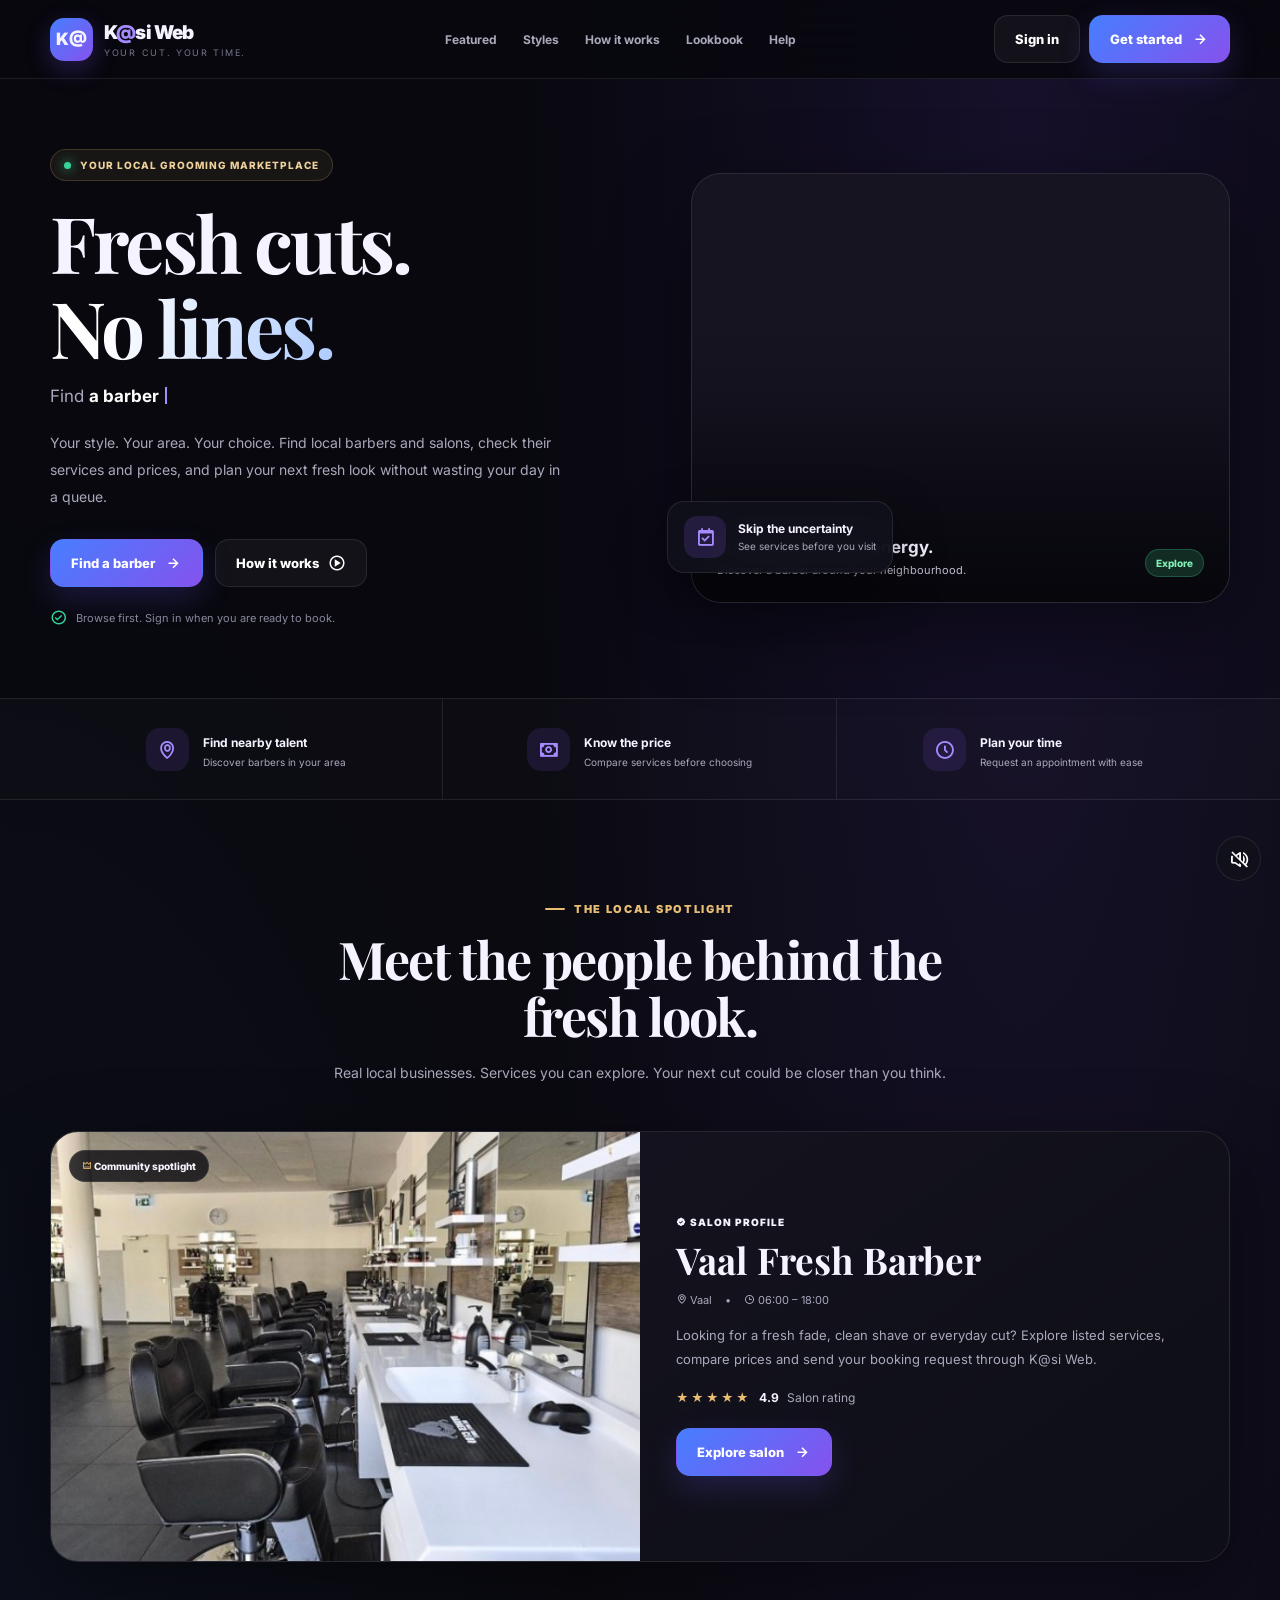
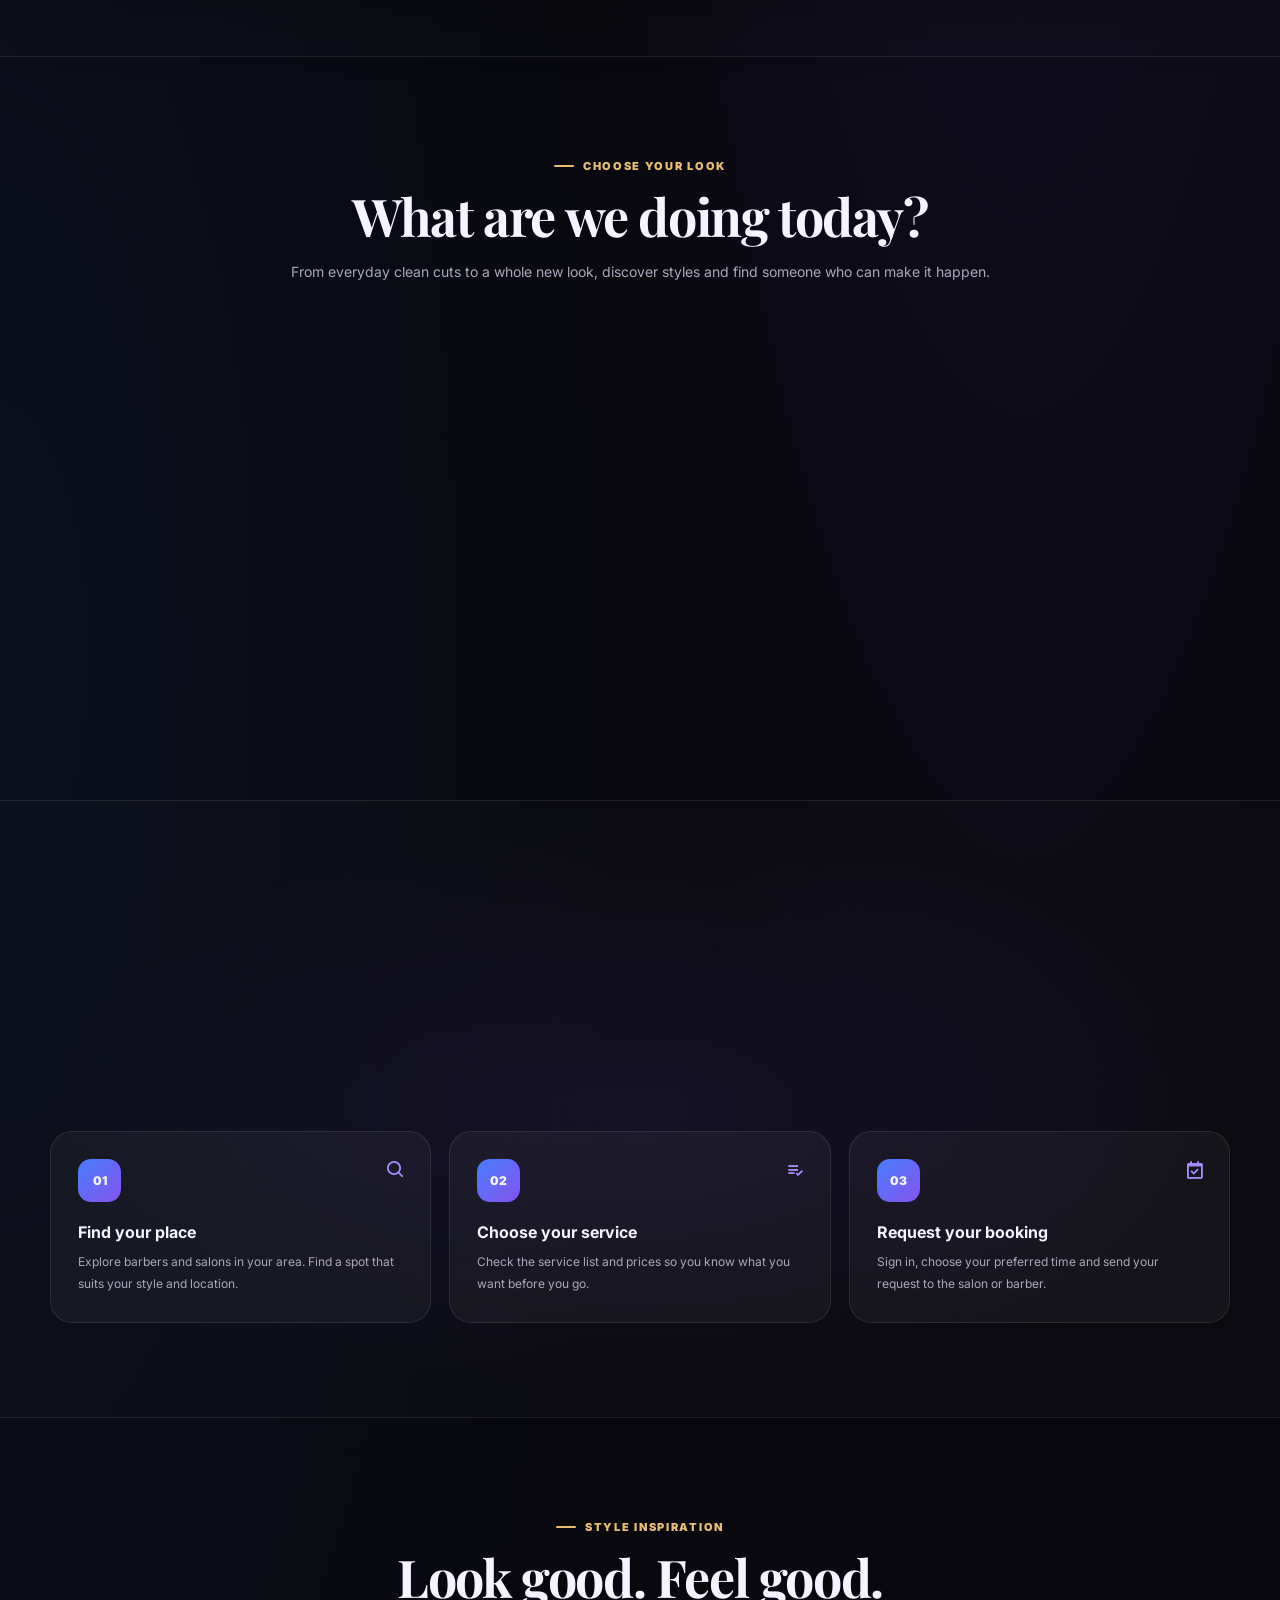
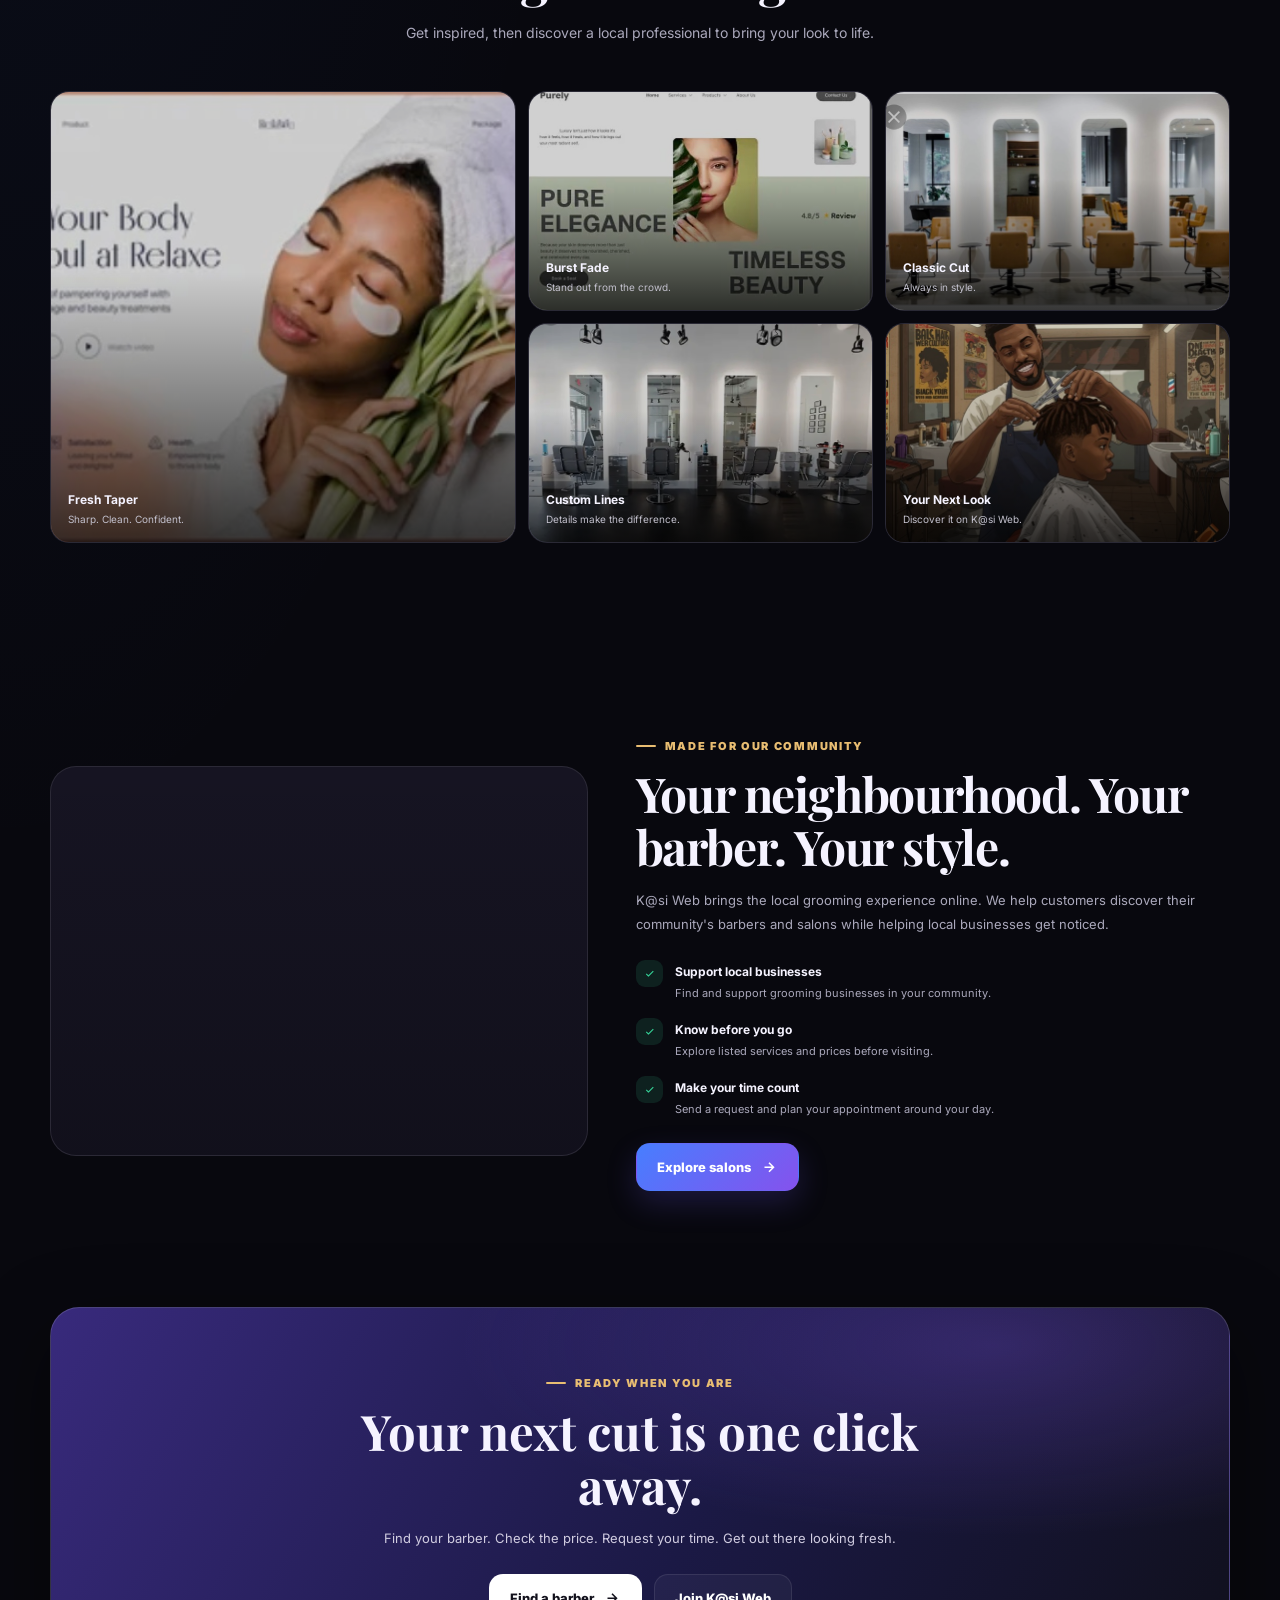
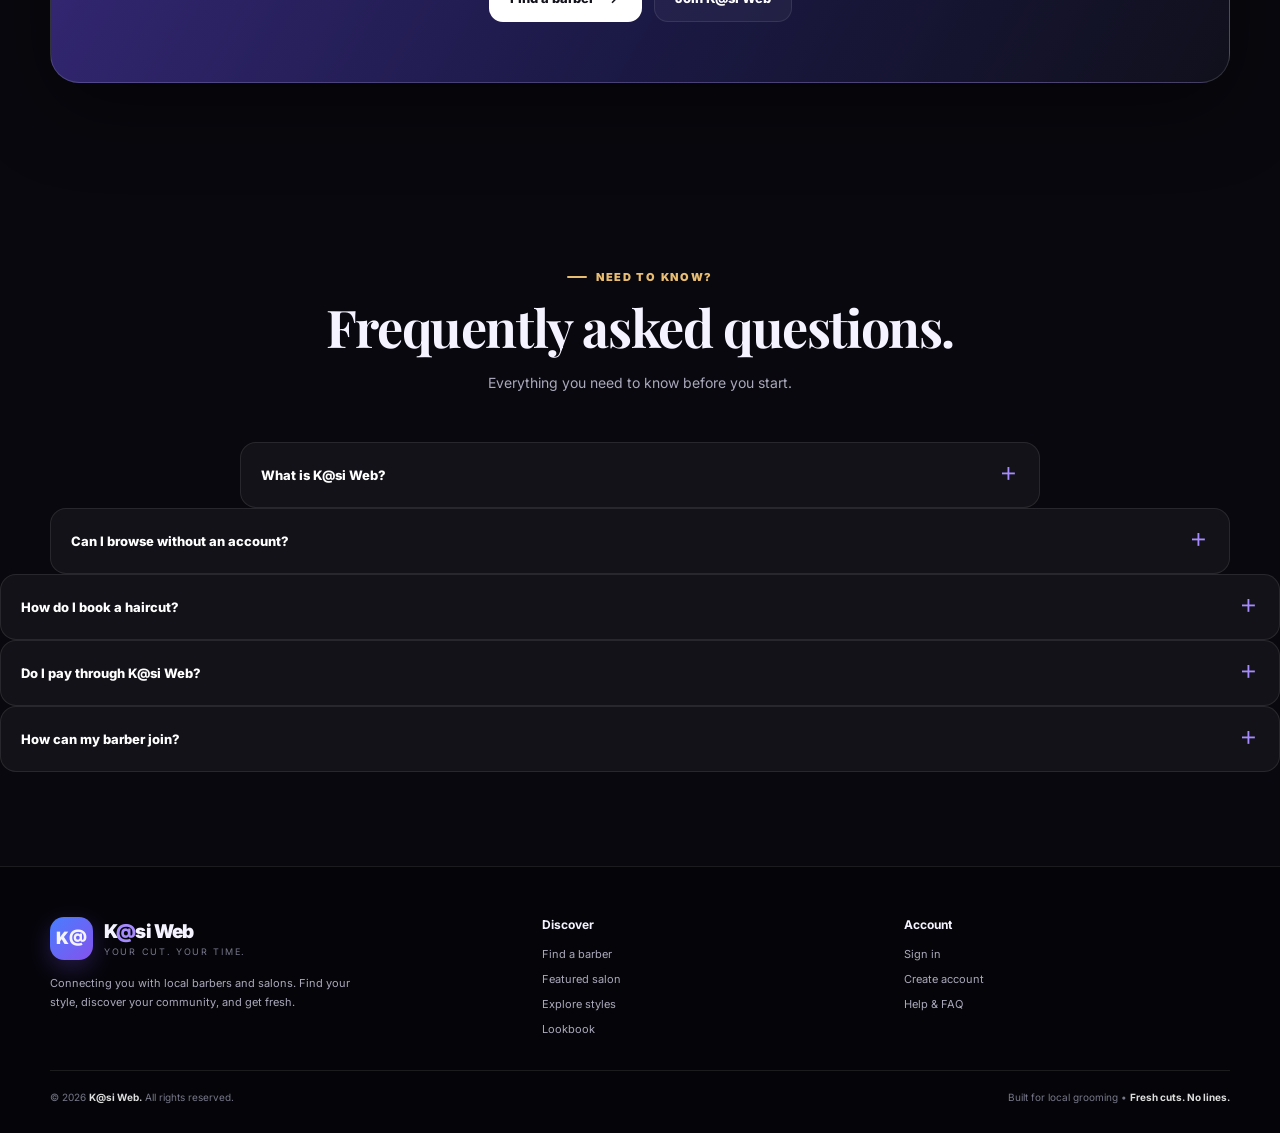
==== commit 26bcefe0: "Update index.html" ====
--- a/index.html
+++ b/index.html
@@ -1,2237 +1,1000 @@
+
 <!DOCTYPE html>
 <html lang="en">
 <head>
 <meta charset="UTF-8">
 <meta name="viewport" content="width=device-width, initial-scale=1, viewport-fit=cover">
-<meta name="theme-color" content="#090910">
-<meta name="description" content="K@si Web helps you discover local barbers and salons, compare services and prices, and request your next fresh look. Fresh cuts. No lines.">
-<meta name="keywords" content="Kasi Web, township barbers, salons, haircuts, barber booking, South Africa">
+<meta name="theme-color" content="#08080e">
+<meta name="description" content="K@si Web connects you with local barbers and salons. Explore styles, compare prices and book your next fresh look.">
+<meta name="keywords" content="Kasi Web, township barber, salon, haircut, South African barber booking">
 <meta name="author" content="K@si Web">
 
-<meta property="og:title" content="K@si Web | Your Cut. Your Time.">
-<meta property="og:description" content="Find your next fresh look. Discover local barbers, compare services and explore salons around you.">
+<meta property="og:title" content="K@si Web — Fresh Cuts. No Lines.">
+<meta property="og:description" content="Find your local barber. Compare prices. Book your fresh look.">
 <meta property="og:type" content="website">
 
-<title>K@si Web | Your Cut. Your Time.</title>
-
+<title>K@si Web | Fresh Cuts. No Lines.</title>
+
+<link rel="manifest" href="manifest.json">
 <link rel="preconnect" href="https://fonts.googleapis.com">
 <link rel="preconnect" href="https://fonts.gstatic.com" crossorigin>
-<link href="https://fonts.googleapis.com/css2?family=DM+Sans:wght@400;500;600;700;800&family=Playfair+Display:wght@600;700;800&display=swap" rel="stylesheet">
+<link href="https://fonts.googleapis.com/css2?family=Inter:wght@400;500;600;700;800;900&family=Playfair+Display:wght@600;700;800&display=swap" rel="stylesheet">
+<link href="https://cdn.jsdelivr.net/npm/boxicons@2.1.4/css/boxicons.min.css" rel="stylesheet">
 
 <style>
-:root {
-    --bg: #090910;
-    --bg-soft: #10101a;
-    --surface: #151522;
-    --surface-light: #1c1b2b;
-    --purple: #8b70ff;
-    --purple-light: #ac9aff;
-    --blue: #388bff;
-    --gold: #e1bd78;
-    --white: #ffffff;
-    --text: #f7f5ff;
-    --muted: #aaa7bc;
-    --green: #31c987;
-    --border: rgba(255,255,255,.09);
-    --radius: 22px;
-    --shadow: 0 25px 80px rgba(0,0,0,.3);
-}
-
-* {
-    box-sizing: border-box;
-    margin: 0;
-    padding: 0;
-}
-
-html {
-    scroll-behavior: smooth;
-    scroll-padding-top: 100px;
-}
-
-body {
-    min-height: 100vh;
+:root{
+    --bg:#08080e;
+    --bg2:#10101a;
+    --card:#12121d;
+    --purple:#8657f5;
+    --purple2:#a68bff;
+    --blue:#4b8fff;
+    --gold:#e8bd72;
+    --green:#36d69a;
+    --white:#fff;
+    --text:#f5f3ff;
+    --muted:#aaa8bb;
+    --border:rgba(255,255,255,.09);
+    --glass:rgba(255,255,255,.045);
+    --gradient:linear-gradient(135deg,#477eff,#8552ed);
+    --radius:24px;
+    --shadow:0 24px 80px rgba(0,0,0,.42);
+}
+
+*{margin:0;padding:0;box-sizing:border-box}
+html{scroll-behavior:smooth;scroll-padding-top:90px}
+body{
+    min-height:100vh;
     background:
-        radial-gradient(circle at 85% 5%, rgba(91,64,190,.13), transparent 27rem),
-        radial-gradient(circle at 5% 35%, rgba(47,112,211,.09), transparent 25rem),
-        var(--bg);
-    color: var(--text);
-    font-family: "DM Sans", sans-serif;
-    overflow-x: hidden;
-}
-
-button,
-a {
-    font: inherit;
-}
-
-a {
-    color: inherit;
-    text-decoration: none;
-}
-
-button {
-    cursor: pointer;
-}
-
-img,
-svg {
-    max-width: 100%;
-}
-
-.container {
-    width: min(1160px, calc(100% - 44px));
-    margin-inline: auto;
-}
-
-.section {
-    padding: 100px 0;
-}
-
-.section-heading {
-    max-width: 680px;
-    margin: 0 auto 48px;
-    text-align: center;
-}
-
-.eyebrow {
-    display: inline-flex;
-    align-items: center;
-    gap: 9px;
-    color: var(--gold);
-    font-size: 11px;
-    font-weight: 800;
-    letter-spacing: 2px;
-    text-transform: uppercase;
-}
-
-.eyebrow::before {
-    content: "";
-    width: 22px;
-    height: 2px;
-    border-radius: 5px;
-    background: var(--gold);
-}
-
-.section-heading h2 {
-    margin-top: 15px;
-    font-family: "Playfair Display", serif;
-    font-size: clamp(32px, 5vw, 48px);
-    line-height: 1.14;
-    letter-spacing: -.7px;
-}
-
-.section-heading p {
-    margin-top: 15px;
-    color: var(--muted);
-    font-size: 15px;
-    line-height: 1.8;
-}
+      radial-gradient(ellipse at 80% 0%,rgba(110,65,220,.14),transparent 36%),
+      radial-gradient(ellipse at 0% 38%,rgba(44,105,220,.08),transparent 35%),
+      var(--bg);
+    color:var(--text);
+    font-family:Inter,sans-serif;
+    overflow-x:hidden;
+}
+body.menu-open{overflow:hidden}
+img{display:block;max-width:100%}
+a{color:inherit;text-decoration:none}
+button{font:inherit;cursor:pointer}
+button,a{-webkit-tap-highlight-color:transparent}
+::selection{background:var(--purple);color:#fff}
+
+.container{width:min(1180px,calc(100% - 40px));margin:auto}
+.section{padding:94px 0}
+.muted{color:var(--muted)}
+.gold{color:var(--gold)}
+.gradient-text{
+    background:linear-gradient(100deg,#fff 10%,#a8c8ff 52%,#b69aff 100%);
+    -webkit-background-clip:text;background-clip:text;color:transparent
+}
+
+.skip-link{
+    position:fixed;left:-9999px;top:10px;background:white;color:black;
+    padding:12px;border-radius:10px;z-index:5000
+}
+.skip-link:focus{left:12px}
+
+.eyebrow{
+    display:inline-flex;align-items:center;gap:9px;
+    font-size:11px;letter-spacing:1.7px;text-transform:uppercase;
+    font-weight:900;color:var(--gold)
+}
+.eyebrow:before{
+    content:"";width:20px;height:2px;background:var(--gold);border-radius:10px
+}
+.section-heading{text-align:center;max-width:700px;margin:0 auto 46px}
+.section-heading h2{
+    font-family:"Playfair Display",serif;
+    font-size:clamp(32px,4.6vw,52px);
+    line-height:1.1;letter-spacing:-1.4px;margin-top:14px
+}
+.section-heading p{color:var(--muted);font-size:14px;line-height:1.8;margin-top:15px}
+
+/* BUTTONS */
+.btn{
+    display:inline-flex;align-items:center;justify-content:center;gap:9px;
+    min-height:48px;padding:0 20px;border-radius:14px;
+    border:1px solid transparent;font-size:13px;font-weight:800;
+    transition:.22s ease;white-space:nowrap
+}
+.btn:hover{transform:translateY(-2px)}
+.btn:active{transform:scale(.98)}
+.btn-primary{
+    background:var(--gradient);color:white;
+    box-shadow:0 12px 30px rgba(92,75,210,.24)
+}
+.btn-primary:hover{box-shadow:0 15px 38px rgba(92,75,210,.4)}
+.btn-outline{background:var(--glass);border-color:var(--border);color:white}
+.btn-outline:hover{background:rgba(255,255,255,.09);border-color:rgba(255,255,255,.2)}
+.btn-white{background:#fff;color:#12111c}
+.btn i{font-size:18px}
 
 /* NAVIGATION */
-
-.site-header {
-    position: sticky;
-    top: 0;
-    z-index: 1000;
-    background: rgba(9,9,16,.86);
-    border-bottom: 1px solid var(--border);
-    backdrop-filter: blur(20px);
-    -webkit-backdrop-filter: blur(20px);
-}
-
-.navbar {
-    min-height: 82px;
-    display: flex;
-    align-items: center;
-    justify-content: space-between;
-    gap: 25px;
-}
-
-.brand {
-    display: inline-flex;
-    align-items: center;
-    gap: 11px;
-    flex-shrink: 0;
-}
-
-.brand-mark {
-    width: 43px;
-    height: 43px;
-    display: grid;
-    place-items: center;
-    border-radius: 14px;
-    background: linear-gradient(140deg, var(--purple), #5140bb);
-    color: white;
-    font-weight: 800;
-    font-size: 19px;
-    box-shadow: 0 9px 25px rgba(139,112,255,.22);
-}
-
-.brand-name {
-    font-size: 21px;
-    font-weight: 800;
-    letter-spacing: -.8px;
-}
-
-.brand-name span {
-    color: var(--purple-light);
-}
-
-.brand-caption {
-    display: block;
-    color: var(--muted);
-    font-size: 9px;
-    letter-spacing: 2px;
-    margin-top: 2px;
-    text-transform: uppercase;
-}
-
-.nav-links {
-    display: flex;
-    align-items: center;
-    gap: 31px;
-}
-
-.nav-links a {
-    color: #c9c6d7;
-    font-size: 13px;
-    font-weight: 600;
-    transition: color .2s ease;
-}
-
-.nav-links a:hover {
-    color: var(--white);
-}
-
-.nav-actions {
-    display: flex;
-    align-items: center;
-    gap: 11px;
-}
-
-.btn {
-    min-height: 47px;
-    display: inline-flex;
-    justify-content: center;
-    align-items: center;
-    gap: 10px;
-    padding: 0 21px;
-    border: 1px solid transparent;
-    border-radius: 13px;
-    font-size: 13px;
-    font-weight: 800;
-    transition: transform .2s ease, background .2s ease, border-color .2s ease;
-}
-
-.btn:hover {
-    transform: translateY(-2px);
-}
-
-.btn-primary {
-    color: #fff;
-    background: linear-gradient(115deg, #8b70ff, #6552d5);
-    box-shadow: 0 10px 25px rgba(114,88,230,.22);
-}
-
-.btn-primary:hover {
-    background: linear-gradient(115deg, #9b84ff, #7663e9);
-}
-
-.btn-outline {
-    background: rgba(255,255,255,.035);
-    border-color: var(--border);
-    color: var(--white);
-}
-
-.btn-outline:hover {
-    background: rgba(255,255,255,.08);
-    border-color: rgba(255,255,255,.2);
-}
-
-.btn-light {
-    background: #fff;
-    color: #181526;
-}
-
-.btn-arrow {
-    font-size: 17px;
-    line-height: 1;
-}
-
-.menu-toggle {
-    display: none;
-    width: 44px;
-    height: 44px;
-    border: 1px solid var(--border);
-    border-radius: 13px;
-    background: var(--surface);
-    color: white;
-    font-size: 23px;
+.header{
+    position:sticky;top:0;z-index:1000;
+    background:rgba(8,8,14,.84);border-bottom:1px solid var(--border);
+    backdrop-filter:blur(20px);transition:.25s
+}
+.header.scrolled{background:rgba(8,8,14,.97);box-shadow:0 10px 35px #0005}
+.navbar{min-height:78px;display:flex;align-items:center;justify-content:space-between;gap:20px}
+.brand{display:flex;align-items:center;gap:11px;flex-shrink:0}
+.brand-mark{
+    width:43px;height:43px;display:grid;place-items:center;border-radius:14px;
+    background:var(--gradient);font-weight:900;font-size:17px;
+    box-shadow:0 8px 24px #754de44d
+}
+.brand-name{font-weight:900;font-size:19px;letter-spacing:-.8px}
+.brand-name span{color:var(--purple2)}
+.brand-sub{font-size:9px;letter-spacing:1.7px;color:#77778c;text-transform:uppercase;margin-top:3px}
+.nav-links{display:flex;align-items:center;gap:26px}
+.nav-links a{font-size:12px;font-weight:700;color:var(--muted);transition:.2s}
+.nav-links a:hover{color:white}
+.nav-actions{display:flex;gap:9px;align-items:center}
+.menu-btn{
+    display:none;width:43px;height:43px;border-radius:13px;
+    background:var(--glass);border:1px solid var(--border);color:white;font-size:23px
 }
 
 /* HERO */
-
-.hero {
-    position: relative;
-    padding: 83px 0 75px;
-    overflow: hidden;
-}
-
-.hero::before {
-    content: "";
-    position: absolute;
-    width: 480px;
-    height: 480px;
-    right: -190px;
-    top: -100px;
-    border-radius: 50%;
-    background: rgba(116,90,230,.12);
-    filter: blur(80px);
-    pointer-events: none;
-}
-
-.hero-grid {
-    position: relative;
-    display: grid;
-    grid-template-columns: 1.02fr .98fr;
-    align-items: center;
-    gap: 55px;
-}
-
-.hero-copy {
-    position: relative;
-    z-index: 2;
-}
-
-.hero-tag {
-    display: inline-flex;
-    align-items: center;
-    gap: 9px;
-    padding: 9px 13px;
-    border: 1px solid rgba(225,189,120,.22);
-    border-radius: 50px;
-    background: rgba(225,189,120,.07);
-    color: #e8ca91;
-    font-size: 11px;
-    font-weight: 800;
-    letter-spacing: 1px;
-    text-transform: uppercase;
-}
-
-.hero-tag span {
-    width: 7px;
-    height: 7px;
-    border-radius: 50%;
-    background: var(--green);
-    box-shadow: 0 0 12px var(--green);
-}
-
-.hero h1 {
-    max-width: 650px;
-    margin-top: 23px;
-    font-family: "Playfair Display", serif;
-    font-size: clamp(44px, 6vw, 72px);
-    line-height: 1.04;
-    letter-spacing: -1.8px;
-}
-
-.hero h1 .highlight {
-    display: block;
-    color: var(--purple-light);
-}
-
-.hero-description {
-    max-width: 500px;
-    margin-top: 22px;
-    color: var(--muted);
-    font-size: 16px;
-    line-height: 1.85;
-}
-
-.hero-actions {
-    display: flex;
-    flex-wrap: wrap;
-    gap: 12px;
-    margin-top: 30px;
-}
-
-.hero-note {
-    display: flex;
-    align-items: center;
-    gap: 10px;
-    margin-top: 25px;
-    color: #aaa7bc;
-    font-size: 12px;
-}
-
-.hero-note svg {
-    width: 17px;
-    height: 17px;
-    color: var(--green);
-    flex-shrink: 0;
-}
-
-.hero-art {
-    position: relative;
-    min-width: 0;
-}
-
-.hero-art-frame {
-    position: relative;
-    padding: 13px;
-    border: 1px solid rgba(255,255,255,.1);
-    border-radius: 33px;
-    background: linear-gradient(145deg, rgba(255,255,255,.1), rgba(255,255,255,.025));
-    box-shadow: var(--shadow);
-    transform: rotate(1deg);
-}
-
-.hero-illustration {
-    display: block;
-    width: 100%;
-    border-radius: 25px;
-    background: linear-gradient(145deg, #29234a, #161626 75%);
-}
-
-.floating-card {
-    position: absolute;
-    display: flex;
-    align-items: center;
-    gap: 11px;
-    padding: 13px 15px;
-    border: 1px solid rgba(255,255,255,.12);
-    border-radius: 17px;
-    background: rgba(22,21,35,.93);
-    box-shadow: 0 15px 45px rgba(0,0,0,.35);
-    backdrop-filter: blur(15px);
-}
-
-.floating-card.top {
-    top: 30px;
-    right: -30px;
-}
-
-.floating-card.bottom {
-    bottom: 35px;
-    left: -35px;
-}
-
-.float-icon {
-    width: 37px;
-    height: 37px;
-    display: grid;
-    place-items: center;
-    border-radius: 12px;
-    background: rgba(139,112,255,.16);
-    color: var(--purple-light);
-    font-size: 19px;
-}
-
-.float-text strong {
-    display: block;
-    color: white;
-    font-size: 12px;
-}
-
-.float-text small {
-    display: block;
-    margin-top: 3px;
-    color: var(--muted);
-    font-size: 10px;
-}
+.hero{position:relative;padding:70px 0 72px}
+.hero-grid{
+    display:grid;grid-template-columns:1.05fr .95fr;gap:46px;align-items:center
+}
+.hero-tag{
+    display:inline-flex;align-items:center;gap:9px;padding:9px 13px;
+    background:rgba(232,189,114,.07);border:1px solid rgba(232,189,114,.2);
+    border-radius:100px;color:#efd29b;font-size:10px;font-weight:800;
+    letter-spacing:1px;text-transform:uppercase
+}
+.dot{width:7px;height:7px;background:var(--green);border-radius:50%;box-shadow:0 0 12px var(--green)}
+.hero h1{
+    font-family:"Playfair Display",serif;
+    font-size:clamp(48px,6.5vw,78px);line-height:.99;
+    letter-spacing:-2.8px;margin-top:23px
+}
+.hero h1 span{display:block;margin-top:8px}
+.hero-typing{margin-top:20px;color:var(--muted);font-size:17px;min-height:27px}
+.hero-typing b{color:white}
+.hero-copy{
+    max-width:510px;margin-top:17px;color:var(--muted);
+    font-size:14px;line-height:1.9
+}
+.hero-buttons{display:flex;flex-wrap:wrap;gap:12px;margin-top:29px}
+.hero-trust{display:flex;align-items:center;gap:9px;margin-top:22px;color:#88889d;font-size:11px}
+.hero-trust i{font-size:17px;color:var(--green)}
+.hero-visual{position:relative;min-width:0}
+.hero-main-image{
+    position:relative;overflow:hidden;border-radius:30px;border:1px solid var(--border);
+    min-height:430px;background:#161421;box-shadow:var(--shadow)
+}
+.hero-main-image img{
+    position:absolute;inset:0;width:100%;height:100%;object-fit:cover;
+    filter:brightness(.78);transition:transform .7s
+}
+.hero-main-image:hover img{transform:scale(1.04)}
+.hero-main-image:after{
+    content:"";position:absolute;inset:0;
+    background:linear-gradient(180deg,transparent 35%,rgba(5,5,10,.15) 50%,rgba(5,5,10,.95))
+}
+.hero-overlay{
+    position:absolute;z-index:2;left:0;right:0;bottom:0;padding:25px;
+    display:flex;align-items:flex-end;justify-content:space-between;gap:15px
+}
+.hero-overlay h3{font-size:17px}
+.hero-overlay p{color:#c4c0d1;font-size:11px;margin-top:6px}
+.open-pill{
+    padding:7px 10px;border-radius:30px;background:#132c23;
+    border:1px solid #34d39944;color:#82efb7;font-size:10px;font-weight:800
+}
+.floating-card{
+    position:absolute;z-index:3;left:-24px;bottom:30px;
+    display:flex;align-items:center;gap:12px;padding:14px 16px;
+    background:rgba(16,16,27,.94);border:1px solid var(--border);
+    border-radius:17px;box-shadow:0 18px 50px #0007;backdrop-filter:blur(18px)
+}
+.float-icon{
+    width:42px;height:42px;border-radius:13px;display:grid;place-items:center;
+    background:#8a5cf529;color:var(--purple2);font-size:21px
+}
+.floating-card strong{display:block;font-size:12px}
+.floating-card small{display:block;margin-top:4px;color:var(--muted);font-size:10px}
 
 /* QUICK BENEFITS */
-
-.benefit-strip {
-    border-top: 1px solid var(--border);
-    border-bottom: 1px solid var(--border);
-    background: rgba(255,255,255,.018);
-}
-
-.benefit-grid {
-    display: grid;
-    grid-template-columns: repeat(3,1fr);
-}
-
-.benefit {
-    min-height: 105px;
-    display: flex;
-    align-items: center;
-    justify-content: center;
-    gap: 13px;
-    padding: 20px;
-    border-right: 1px solid var(--border);
-}
-
-.benefit:last-child {
-    border-right: 0;
-}
-
-.benefit-icon {
-    width: 43px;
-    height: 43px;
-    display: grid;
-    place-items: center;
-    flex-shrink: 0;
-    border-radius: 14px;
-    background: rgba(139,112,255,.12);
-    color: var(--purple-light);
-}
-
-.benefit-icon svg {
-    width: 21px;
-    height: 21px;
-}
-
-.benefit strong {
-    display: block;
-    font-size: 13px;
-}
-
-.benefit small {
-    display: block;
-    margin-top: 5px;
-    color: var(--muted);
-    font-size: 11px;
-}
-
-/* STYLE SHOWCASE */
-
-.styles-grid {
-    display: grid;
-    grid-template-columns: repeat(3,1fr);
-    gap: 21px;
-}
-
-.style-card {
-    overflow: hidden;
-    border: 1px solid var(--border);
-    border-radius: 23px;
-    background: linear-gradient(145deg, #191827, #11111b);
-    transition: transform .25s ease, border-color .25s ease;
-}
-
-.style-card:hover {
-    transform: translateY(-7px);
-    border-color: rgba(139,112,255,.42);
-}
-
-.style-art {
-    position: relative;
-    overflow: hidden;
-    min-height: 230px;
-    display: grid;
-    place-items: center;
-    background: #22203a;
-}
-
-.style-art svg {
-    display: block;
-    width: 100%;
-    height: 230px;
-}
-
-.style-number {
-    position: absolute;
-    top: 15px;
-    left: 15px;
-    display: grid;
-    place-items: center;
-    width: 33px;
-    height: 33px;
-    border: 1px solid rgba(255,255,255,.2);
-    border-radius: 11px;
-    background: rgba(10,10,18,.45);
-    color: white;
-    font-size: 11px;
-    font-weight: 800;
-}
-
-.style-info {
-    padding: 21px;
-}
-
-.style-info h3 {
-    font-size: 17px;
-}
-
-.style-info p {
-    margin-top: 8px;
-    color: var(--muted);
-    font-size: 12px;
-    line-height: 1.7;
-}
-
-.style-link {
-    display: inline-flex;
-    align-items: center;
-    gap: 8px;
-    margin-top: 17px;
-    color: var(--purple-light);
-    font-size: 12px;
-    font-weight: 800;
-}
-
-.style-link:hover {
-    color: white;
-}
-
-/* HOW IT WORKS */
-
-.how-section {
-    position: relative;
-    background:
-        radial-gradient(circle at 50% 50%, rgba(108,83,210,.12), transparent 34rem),
-        rgba(255,255,255,.018);
-    border-top: 1px solid var(--border);
-    border-bottom: 1px solid var(--border);
-}
-
-.steps-grid {
-    display: grid;
-    grid-template-columns: repeat(3,1fr);
-    gap: 22px;
-}
-
-.step-card {
-    position: relative;
-    padding: 30px 25px;
-    border: 1px solid var(--border);
-    border-radius: 22px;
-    background: rgba(21,21,34,.8);
-}
-
-.step-number {
-    width: 43px;
-    height: 43px;
-    display: grid;
-    place-items: center;
-    border-radius: 14px;
-    background: linear-gradient(145deg, #8b70ff, #5741c1);
-    color: white;
-    font-size: 14px;
-    font-weight: 800;
-}
-
-.step-card h3 {
-    margin-top: 22px;
-    font-size: 18px;
-}
-
-.step-card p {
-    margin-top: 11px;
-    color: var(--muted);
-    font-size: 13px;
-    line-height: 1.8;
-}
-
-.step-arrow {
-    position: absolute;
-    top: 38px;
-    right: 25px;
-    color: var(--purple-light);
-    font-size: 23px;
-}
-
-/* WHY KASI */
-
-.why-grid {
-    display: grid;
-    grid-template-columns: .95fr 1.05fr;
-    align-items: center;
-    gap: 65px;
-}
-
-.why-art {
-    position: relative;
-    padding: 17px;
-    border: 1px solid var(--border);
-    border-radius: 29px;
-    background: linear-gradient(145deg, #24203d, #141420);
-}
-
-.why-art svg {
-    display: block;
-    width: 100%;
-    border-radius: 19px;
-}
-
-.why-copy h2 {
-    margin-top: 15px;
-    font-family: "Playfair Display", serif;
-    font-size: clamp(34px, 4vw, 49px);
-    line-height: 1.13;
-}
-
-.why-copy > p {
-    margin-top: 17px;
-    color: var(--muted);
-    font-size: 14px;
-    line-height: 1.9;
-}
-
-.why-points {
-    display: grid;
-    gap: 17px;
-    margin-top: 27px;
-}
-
-.why-point {
-    display: flex;
-    align-items: flex-start;
-    gap: 13px;
-}
-
-.check-icon {
-    width: 27px;
-    height: 27px;
-    display: grid;
-    place-items: center;
-    flex-shrink: 0;
-    border-radius: 9px;
-    background: rgba(49,201,135,.12);
-    color: var(--green);
-    font-weight: 900;
-    font-size: 13px;
-}
-
-.why-point strong {
-    display: block;
-    font-size: 13px;
-}
-
-.why-point p {
-    margin-top: 5px;
-    color: var(--muted);
-    font-size: 12px;
-    line-height: 1.65;
-}
+.benefits{border-top:1px solid var(--border);border-bottom:1px solid var(--border);background:#ffffff04}
+.benefit-grid{display:grid;grid-template-columns:repeat(3,1fr)}
+.benefit{
+    min-height:100px;display:flex;align-items:center;justify-content:center;gap:14px;
+    padding:18px;border-right:1px solid var(--border)
+}
+.benefit:last-child{border-right:0}
+.benefit-icon{
+    width:43px;height:43px;display:grid;place-items:center;border-radius:14px;
+    background:#8a5cf520;color:var(--purple2);font-size:21px;flex-shrink:0
+}
+.benefit strong{font-size:12px}
+.benefit small{display:block;color:var(--muted);font-size:10px;margin-top:5px}
+
+/* FEATURED SALON */
+.featured{background:#ffffff02;border-bottom:1px solid var(--border)}
+.feature-card{
+    display:grid;grid-template-columns:1fr 1fr;overflow:hidden;
+    background:linear-gradient(145deg,#161522,#0e0e16);
+    border:1px solid var(--border);border-radius:28px;box-shadow:var(--shadow)
+}
+.feature-image{position:relative;min-height:370px;background:#171624}
+.feature-image img{width:100%;height:100%;object-fit:cover}
+.image-label{
+    position:absolute;top:18px;left:18px;padding:9px 12px;
+    border-radius:100px;background:#090910c9;border:1px solid var(--border);
+    font-size:10px;font-weight:800
+}
+.feature-content{padding:36px;display:flex;flex-direction:column;justify-content:center}
+.verified{font-size:10px;color:var(--blue-light);text-transform:uppercase;letter-spacing:1px;font-weight:900}
+.feature-content h3{font-family:"Playfair Display",serif;font-size:37px;line-height:1.08;margin-top:12px}
+.feature-meta{display:flex;flex-wrap:wrap;gap:13px;color:var(--muted);font-size:11px;margin-top:13px}
+.feature-content p{color:var(--muted);font-size:13px;line-height:1.8;margin-top:17px}
+.rating{display:flex;align-items:center;gap:8px;margin-top:19px;font-size:12px}
+.stars{color:var(--gold);letter-spacing:2px}
+.feature-content .btn{align-self:flex-start;margin-top:23px}
+
+/* STYLES */
+.styles-grid{display:grid;grid-template-columns:repeat(3,1fr);gap:19px}
+.style-card{
+    border:1px solid var(--border);border-radius:22px;overflow:hidden;
+    background:linear-gradient(145deg,#171625,#0d0d16);transition:.25s
+}
+.style-card:hover{transform:translateY(-5px);border-color:#8a5cf566}
+.style-img{position:relative;height:235px;overflow:hidden;background:#1d1a2d}
+.style-img img{width:100%;height:100%;object-fit:cover;transition:transform .6s}
+.style-card:hover .style-img img{transform:scale(1.06)}
+.style-index{
+    position:absolute;top:13px;left:13px;padding:7px 10px;border-radius:10px;
+    background:#090910b9;border:1px solid var(--border);font-size:10px;font-weight:900
+}
+.style-body{padding:20px}
+.style-body h3{font-size:16px}
+.style-body p{font-size:12px;color:var(--muted);line-height:1.7;margin-top:8px}
+.text-link{display:inline-flex;align-items:center;gap:6px;color:var(--purple2);font-size:11px;font-weight:800;margin-top:15px}
+.text-link:hover{color:white}
+
+/* STEPS */
+.steps-section{
+    background:radial-gradient(ellipse at center,rgba(106,70,209,.12),transparent 65%),#ffffff02;
+    border-top:1px solid var(--border);border-bottom:1px solid var(--border)
+}
+.steps-grid{display:grid;grid-template-columns:repeat(3,1fr);gap:18px}
+.step{
+    position:relative;padding:27px;border-radius:22px;border:1px solid var(--border);background:var(--glass)
+}
+.step-num{
+    width:43px;height:43px;display:grid;place-items:center;border-radius:13px;
+    background:var(--gradient);font-size:12px;font-weight:900
+}
+.step-icon{position:absolute;right:24px;top:27px;font-size:21px;color:var(--purple2)}
+.step h3{font-size:16px;margin-top:20px}
+.step p{font-size:12px;color:var(--muted);line-height:1.8;margin-top:9px}
+
+/* LOOKBOOK */
+.lookbook-grid{
+    display:grid;grid-template-columns:1.15fr .85fr .85fr;
+    grid-template-rows:220px 220px;gap:12px
+}
+.look{
+    position:relative;border-radius:19px;overflow:hidden;border:1px solid var(--border);background:#151421
+}
+.look:first-child{grid-row:1/3}
+.look img{width:100%;height:100%;object-fit:cover;filter:brightness(.82);transition:.5s}
+.look:hover img{transform:scale(1.05);filter:brightness(1)}
+.look:after{content:"";position:absolute;inset:40% 0 0;background:linear-gradient(transparent,#000b)}
+.look-caption{position:absolute;z-index:1;bottom:0;left:0;right:0;padding:17px}
+.look-caption strong{font-size:12px}
+.look-caption small{display:block;margin-top:5px;color:#c2c0cc;font-size:10px}
+
+/* COMMUNITY */
+.community-grid{display:grid;grid-template-columns:.95fr 1.05fr;align-items:center;gap:48px}
+.community-art{
+    position:relative;border:1px solid var(--border);border-radius:26px;
+    overflow:hidden;min-height:390px;background:#161422
+}
+.community-art img{width:100%;height:100%;position:absolute;inset:0;object-fit:cover}
+.community-art:after{content:"";position:absolute;inset:0;background:linear-gradient(0deg,#08080e55,transparent)}
+.community-copy h2{
+    font-family:"Playfair Display",serif;font-size:clamp(33px,4vw,48px);
+    line-height:1.1;letter-spacing:-1.2px;margin-top:14px
+}
+.community-copy>p{font-size:13px;line-height:1.85;color:var(--muted);margin-top:15px}
+.community-points{display:grid;gap:16px;margin-top:24px}
+.point{display:flex;align-items:flex-start;gap:12px}
+.check{
+    flex-shrink:0;width:27px;height:27px;display:grid;place-items:center;
+    background:#34d39920;color:var(--green);border-radius:9px;font-size:13px
+}
+.point strong{font-size:12px}
+.point p{font-size:11px;color:var(--muted);line-height:1.65;margin-top:4px}
 
 /* CTA */
-
-.cta-section {
-    padding: 45px 0 100px;
-}
-
-.cta-box {
-    position: relative;
-    overflow: hidden;
-    padding: 60px 35px;
-    border: 1px solid rgba(255,255,255,.15);
-    border-radius: 28px;
-    background:
-        radial-gradient(circle at 100% 0%, rgba(255,255,255,.19), transparent 22rem),
-        linear-gradient(115deg, #684fd0, #393080 65%, #242253);
-    text-align: center;
-}
-
-.cta-box::before,
-.cta-box::after {
-    content: "";
-    position: absolute;
-    width: 220px;
-    height: 220px;
-    border: 1px solid rgba(255,255,255,.12);
-    border-radius: 50%;
-}
-
-.cta-box::before {
-    top: -130px;
-    left: -75px;
-}
-
-.cta-box::after {
-    right: -100px;
-    bottom: -155px;
-}
-
-.cta-content {
-    position: relative;
-    z-index: 1;
-    max-width: 650px;
-    margin: auto;
-}
-
-.cta-content .eyebrow {
-    color: #f5dca8;
-}
-
-.cta-content .eyebrow::before {
-    background: #f5dca8;
-}
-
-.cta-content h2 {
-    margin-top: 17px;
-    font-family: "Playfair Display", serif;
-    font-size: clamp(32px,5vw,48px);
-    line-height: 1.13;
-}
-
-.cta-content p {
-    max-width: 520px;
-    margin: 15px auto 25px;
-    color: rgba(255,255,255,.78);
-    font-size: 14px;
-    line-height: 1.8;
-}
-
-.cta-content .btn {
-    margin: 5px;
-}
+.cta{padding:22px 0 85px}
+.cta-box{
+    position:relative;overflow:hidden;padding:60px 28px;text-align:center;
+    border-radius:29px;border:1px solid rgba(255,255,255,.14);
+    background:radial-gradient(ellipse at 80% 10%,#8a5cf540,transparent 40%),
+      linear-gradient(120deg,#382a7c,#1b1945 55%,#10101c);box-shadow:var(--shadow)
+}
+.cta-inner{position:relative;z-index:1;max-width:680px;margin:auto}
+.cta h2{font-family:"Playfair Display",serif;font-size:clamp(33px,5vw,49px);line-height:1.1;margin-top:14px}
+.cta p{font-size:13px;line-height:1.8;color:#d1cde1;max-width:530px;margin:15px auto 24px}
+.cta-actions{display:flex;flex-wrap:wrap;justify-content:center;gap:12px}
 
 /* FAQ */
-
-.faq-list {
-    max-width: 780px;
-    display: grid;
-    gap: 12px;
-    margin: 0 auto;
-}
-
-.faq-item {
-    overflow: hidden;
-    border: 1px solid var(--border);
-    border-radius: 16px;
-    background: rgba(255,255,255,.025);
-}
-
-.faq-question {
-    width: 100%;
-    display: flex;
-    justify-content: space-between;
-    align-items: center;
-    gap: 20px;
-    padding: 20px;
-    border: 0;
-    background: transparent;
-    color: white;
-    text-align: left;
-    font-size: 14px;
-    font-weight: 700;
-}
-
-.faq-plus {
-    color: var(--purple-light);
-    font-size: 23px;
-    transition: transform .2s ease;
-}
-
-.faq-answer {
-    display: none;
-    padding: 0 20px 20px;
-    color: var(--muted);
-    font-size: 13px;
-    line-height: 1.8;
-}
-
-.faq-item.open .faq-answer {
-    display: block;
-}
-
-.faq-item.open .faq-plus {
-    transform: rotate(45deg);
-}
+.faq-list{max-width:800px;margin:auto;display:grid;gap:11px}
+.faq-item{border:1px solid var(--border);border-radius:16px;background:var(--glass);overflow:hidden}
+.faq-question{
+    width:100%;display:flex;align-items:center;justify-content:space-between;gap:16px;
+    padding:19px 20px;border:0;background:none;color:white;text-align:left;font-weight:800;font-size:13px
+}
+.faq-plus{font-size:22px;color:var(--purple2);transition:.2s}
+.faq-answer{display:grid;grid-template-rows:0fr;transition:grid-template-rows .25s}
+.faq-answer-inner{overflow:hidden;padding:0 20px;color:var(--muted);font-size:12px;line-height:1.8}
+.faq-item.open .faq-answer{grid-template-rows:1fr}
+.faq-item.open .faq-answer-inner{padding-bottom:19px}
+.faq-item.open .faq-plus{transform:rotate(45deg)}
 
 /* FOOTER */
-
-.site-footer {
-    padding: 55px 0 25px;
-    border-top: 1px solid var(--border);
-    background: #07070c;
-}
-
-.footer-grid {
-    display: grid;
-    grid-template-columns: 1.4fr 1fr 1fr;
-    gap: 45px;
-    padding-bottom: 40px;
-}
-
-.footer-about p {
-    max-width: 320px;
-    margin-top: 17px;
-    color: var(--muted);
-    font-size: 12px;
-    line-height: 1.8;
-}
-
-.footer-column h4 {
-    margin-bottom: 17px;
-    color: white;
-    font-size: 13px;
-}
-
-.footer-column a {
-    display: block;
-    width: fit-content;
-    margin-top: 12px;
-    color: var(--muted);
-    font-size: 12px;
-    transition: color .2s ease;
-}
-
-.footer-column a:hover {
-    color: var(--purple-light);
-}
-
-.footer-bottom {
-    display: flex;
-    justify-content: space-between;
-    align-items: center;
-    gap: 15px;
-    padding-top: 22px;
-    border-top: 1px solid var(--border);
-    color: #777489;
-    font-size: 11px;
-}
-
-.footer-bottom strong {
-    color: #c9c4df;
-}
-
-/* REVEAL ANIMATION */
-
-.reveal {
-    opacity: 0;
-    transform: translateY(22px);
-    transition: opacity .65s ease, transform .65s ease;
-}
-
-.reveal.visible {
-    opacity: 1;
-    transform: translateY(0);
-}
+.footer{padding:50px 0 30px;border-top:1px solid var(--border);background:#050509}
+.footer-grid{display:grid;grid-template-columns:1.4fr 1fr 1fr;gap:35px;padding-bottom:34px}
+.footer-about p{font-size:11px;color:var(--muted);line-height:1.8;margin-top:14px;max-width:310px}
+.footer-col h4{font-size:12px;margin-bottom:15px}
+.footer-col a{display:block;margin-top:11px;color:var(--muted);font-size:11px}
+.footer-col a:hover{color:var(--purple2)}
+.footer-bottom{
+    display:flex;justify-content:space-between;gap:15px;align-items:center;
+    padding-top:20px;border-top:1px solid var(--border);color:#77778a;font-size:10px
+}
+.footer-bottom strong{color:#ddd}
+
+/* SOUND */
+.sound-btn{
+    position:fixed;right:19px;bottom:19px;z-index:1800;width:45px;height:45px;
+    border:1px solid var(--border);border-radius:50%;display:grid;place-items:center;
+    background:#11111bd9;color:white;backdrop-filter:blur(15px);font-size:20px
+}
+.sound-btn:hover{border-color:#8a5cf566}
+
+/* ANIMATION */
+.reveal{opacity:0;transform:translateY(20px);transition:opacity .65s ease,transform .65s ease}
+.reveal.visible{opacity:1;transform:translateY(0)}
+.cursor{display:inline-block;width:2px;height:1em;background:var(--purple2);vertical-align:-2px;margin-left:2px;animation:blink .8s infinite}
+@keyframes blink{50%{opacity:0}}
+@keyframes float{50%{transform:translateY(-6px)}}
 
 /* RESPONSIVE */
-
-@media (max-width: 900px) {
-    .nav-links {
-        gap: 17px;
+@media(max-width:950px){
+    .hero-grid{grid-template-columns:1fr 1fr;gap:28px}
+    .hero-main-image{min-height:370px}
+    .feature-card{grid-template-columns:1fr}
+    .feature-image{min-height:310px}
+    .community-grid{grid-template-columns:1fr;gap:30px}
+    .community-art{min-height:320px}
+}
+@media(max-width:760px){
+    body{padding-bottom:65px}
+    .container{width:min(100% - 32px,560px)}
+    .section{padding:70px 0}
+    .menu-btn{display:grid;place-items:center}
+    .nav-actions .btn-outline{display:none}
+    .nav-links{
+        position:fixed;top:78px;left:0;right:0;display:none;flex-direction:column;
+        align-items:stretch;gap:0;padding:10px 20px 22px;
+        background:#08080ef7;backdrop-filter:blur(20px);border-bottom:1px solid var(--border)
     }
-
-    .hero-grid {
-        gap: 30px;
-    }
-
-    .floating-card.top {
-        right: -10px;
-    }
-
-    .floating-card.bottom {
-        left: -10px;
-    }
-
-    .why-grid {
-        gap: 35px;
-    }
-}
-
-@media (max-width: 760px) {
-    .container {
-        width: min(100% - 34px, 560px);
-    }
-
-    .section {
-        padding: 75px 0;
-    }
-
-    .navbar {
-        min-height: 72px;
-    }
-
-    .menu-toggle {
-        display: grid;
-        place-items: center;
-    }
-
-    .nav-actions {
-        margin-left: auto;
-    }
-
-    .nav-actions .btn-outline {
-        display: none;
-    }
-
-    .nav-actions .btn-primary {
-        min-height: 42px;
-        padding-inline: 14px;
-        font-size: 11px;
-    }
-
-    .nav-links {
-        position: absolute;
-        top: calc(100% + 1px);
-        left: 0;
-        right: 0;
-        display: none;
-        align-items: stretch;
-        gap: 0;
-        padding: 12px 18px 18px;
-        border-bottom: 1px solid var(--border);
-        background: rgba(9,9,16,.98);
-    }
-
-    .nav-links.open {
-        display: flex;
-        flex-direction: column;
-    }
-
-    .nav-links a {
-        padding: 14px 5px;
-        border-bottom: 1px solid rgba(255,255,255,.06);
-    }
-
-    .hero {
-        padding: 60px 0 55px;
-    }
-
-    .hero-grid {
-        grid-template-columns: 1fr;
-        gap: 42px;
-    }
-
-    .hero h1 {
-        max-width: 550px;
-        font-size: clamp(43px, 11vw, 62px);
-    }
-
-    .hero-description {
-        font-size: 14px;
-    }
-
-    .hero-art {
-        width: min(100%, 490px);
-        margin: auto;
-    }
-
-    .floating-card.top {
-        right: -5px;
-    }
-
-    .floating-card.bottom {
-        left: -5px;
-    }
-
-    .benefit {
-        min-height: 95px;
-        flex-direction: column;
-        gap: 8px;
-        padding: 13px 7px;
-        text-align: center;
-    }
-
-    .benefit-icon {
-        width: 37px;
-        height: 37px;
-    }
-
-    .benefit strong {
-        font-size: 11px;
-    }
-
-    .benefit small {
-        display: none;
-    }
-
-    .styles-grid {
-        grid-template-columns: 1fr;
-        gap: 16px;
-    }
-
-    .style-card {
-        display: grid;
-        grid-template-columns: 42% 1fr;
-        min-height: 175px;
-    }
-
-    .style-art {
-        min-height: 175px;
-    }
-
-    .style-art svg {
-        height: 175px;
-    }
-
-    .style-info {
-        align-self: center;
-        padding: 16px;
-    }
-
-    .style-info h3 {
-        font-size: 15px;
-    }
-
-    .style-info p {
-        font-size: 11px;
-    }
-
-    .style-link {
-        margin-top: 11px;
-        font-size: 11px;
-    }
-
-    .steps-grid {
-        grid-template-columns: 1fr;
-        gap: 13px;
-    }
-
-    .step-card {
-        padding: 23px;
-    }
-
-    .step-card h3 {
-        margin-top: 16px;
-    }
-
-    .why-grid {
-        grid-template-columns: 1fr;
-        gap: 35px;
-    }
-
-    .why-art {
-        width: min(100%, 500px);
-        margin: auto;
-    }
-
-    .why-copy h2 {
-        font-size: 39px;
-    }
-
-    .cta-section {
-        padding: 25px 0 75px;
-    }
-
-    .cta-box {
-        padding: 48px 20px;
-    }
-
-    .footer-grid {
-        grid-template-columns: 1fr 1fr;
-        gap: 32px 20px;
-    }
-
-    .footer-about {
-        grid-column: 1 / -1;
-    }
-
-    .footer-bottom {
-        flex-direction: column;
-        align-items: flex-start;
-    }
-}
-
-@media (max-width: 420px) {
-    .brand-name {
-        font-size: 18px;
-    }
-
-    .brand-mark {
-        width: 39px;
-        height: 39px;
-    }
-
-    .nav-actions .btn-primary {
-        padding-inline: 11px;
-    }
-
-    .hero-actions {
-        display: grid;
-        grid-template-columns: 1fr;
-    }
-
-    .hero-actions .btn {
-        width: 100%;
-    }
-
-    .floating-card {
-        padding: 9px 10px;
-    }
-
-    .float-icon {
-        width: 32px;
-        height: 32px;
-    }
-
-    .float-text strong {
-        font-size: 10px;
-    }
-
-    .float-text small {
-        font-size: 9px;
-    }
-
-    .style-card {
-        grid-template-columns: 39% 1fr;
-    }
-
-    .style-info {
-        padding: 13px;
-    }
-
-    .style-info p {
-        line-height: 1.5;
-    }
-
-    .footer-grid {
-        gap: 27px 15px;
-    }
-}
-
-@media (prefers-reduced-motion: reduce) {
-    *,
-    *::before,
-    *::after {
-        scroll-behavior: auto !important;
-        animation-duration: .01ms !important;
-        transition-duration: .01ms !important;
-    }
-
-    .reveal {
-        opacity: 1;
-        transform: none;
-    }
+    .nav-links.open{display:flex}
+    .nav-links a{padding:15px 3px;border-bottom:1px solid #ffffff0b}
+    .hero{padding:45px 0 55px}
+    .hero-grid{grid-template-columns:1fr;gap:35px}
+    .hero h1{font-size:clamp(48px,13vw,70px)}
+    .hero-main-image{min-height:340px}
+    .floating-card{left:10px;bottom:18px}
+    .benefit-grid{grid-template-columns:1fr}
+    .benefit{justify-content:flex-start;min-height:75px;border-right:0;border-bottom:1px solid var(--border)}
+    .benefit:last-child{border-bottom:0}
+    .styles-grid,.steps-grid{grid-template-columns:1fr}
+    .style-img{height:240px}
+    .lookbook-grid{grid-template-columns:1fr;grid-template-rows:repeat(5,210px)}
+    .look:first-child{grid-row:auto}
+    .feature-content{padding:25px 21px}
+    .feature-content h3{font-size:34px}
+    .cta-box{padding:43px 21px}
+    .footer-grid{grid-template-columns:1fr 1fr;gap:26px 18px}
+    .footer-about{grid-column:1/-1}
+    .footer-bottom{flex-direction:column;align-items:flex-start}
+}
+@media(max-width:460px){
+    .hero-buttons .btn,.cta-actions .btn{width:100%}
+    .hero-main-image{min-height:290px}
+    .hero-overlay{padding:17px}
+    .open-pill{font-size:9px}
+    .feature-image{min-height:250px}
+}
+@media(prefers-reduced-motion:reduce){
+    *,*::before,*::after{scroll-behavior:auto!important;animation:none!important;transition:none!important}
+    .reveal{opacity:1;transform:none}
 }
 </style>
 </head>
-
 <body>
 
-<!-- =========================
-     NAVIGATION
-========================= -->
-
-<header class="site-header">
+<a class="skip-link" href="#main">Skip to content</a>
+
+<header class="header" id="header">
     <div class="container navbar">
-
         <a href="index.html" class="brand" aria-label="K@si Web home">
             <div class="brand-mark">K@</div>
             <div>
                 <div class="brand-name">K<span>@</span>si Web</div>
-                <span class="brand-caption">Your cut. Your time.</span>
+                <div class="brand-sub">Your cut. Your time.</div>
             </div>
         </a>
 
         <nav class="nav-links" id="navLinks" aria-label="Main navigation">
-            <a href="#styles">Explore styles</a>
-            <a href="#how-it-works">How it works</a>
-            <a href="#why-kasi">Why K@si</a>
+            <a href="#featured">Featured</a>
+            <a href="#styles">Styles</a>
+            <a href="#how">How it works</a>
+            <a href="#lookbook">Lookbook</a>
             <a href="#faq">Help</a>
         </nav>
 
         <div class="nav-actions">
             <a href="home.html" class="btn btn-outline">Sign in</a>
-            <a href="home.html" class="btn btn-primary">
-                Get started <span class="btn-arrow">↗</span>
-            </a>
-        </div>
-
-        <button class="menu-toggle" id="menuToggle"
-                type="button" aria-label="Open navigation"
-                aria-expanded="false" aria-controls="navLinks">
-            ☰
+            <a href="home.html" class="btn btn-primary">Get started <i class="bx bx-right-arrow-alt"></i></a>
+        </div>
+
+        <button class="menu-btn" id="menuBtn" aria-label="Open navigation" aria-expanded="false" aria-controls="navLinks">
+            <i class="bx bx-menu"></i>
         </button>
-
     </div>
 </header>
 
-
-<main>
-
-<!-- =========================
-     HERO
-========================= -->
-
+<main id="main">
+
+<!-- HERO -->
 <section class="hero">
     <div class="container hero-grid">
-
-        <div class="hero-copy">
-            <div class="hero-tag">
-                <span></span>
-                Your local grooming marketplace
-            </div>
-
-            <h1>
-                Fresh cuts.
-                <span class="highlight">No lines.</span>
-            </h1>
-
-            <p class="hero-description">
-                Your next fresh look is closer than you think.
-                Discover local barbers and salons, check their services,
-                compare prices and request your next appointment with K@si Web.
+        <div class="hero-copy-side reveal">
+            <div class="hero-tag"><span class="dot"></span> Your local grooming marketplace</div>
+
+            <h1>Fresh cuts.<span class="gradient-text">No lines.</span></h1>
+
+            <div class="hero-typing">Find <b id="typingText"></b><span class="cursor"></span></div>
+
+            <p class="hero-copy">
+                Your style. Your area. Your choice.
+                Find local barbers and salons, check their services and prices,
+                and plan your next fresh look without wasting your day in a queue.
             </p>
 
-            <div class="hero-actions">
+            <div class="hero-buttons">
                 <a href="salons.html" class="btn btn-primary">
-                    Find a barber <span class="btn-arrow">↗</span>
+                    Find a barber <i class="bx bx-right-arrow-alt"></i>
                 </a>
-
-                <a href="#how-it-works" class="btn btn-outline">
-                    See how it works <span class="btn-arrow">→</span>
+                <a href="#how" class="btn btn-outline">
+                    How it works <i class="bx bx-play-circle"></i>
                 </a>
             </div>
 
-            <div class="hero-note">
-                <svg viewBox="0 0 24 24" fill="none" stroke="currentColor"
-                     stroke-width="2" stroke-linecap="round" stroke-linejoin="round"
-                     aria-hidden="true">
-                    <path d="M20 7 10 17l-5-5"></path>
-                    <path d="M12 22a10 10 0 1 0-10-10 10 10 0 0 0 10 10Z"></path>
-                </svg>
-                Browse local grooming options and choose what suits you.
-            </div>
-        </div>
-
-
-        <!-- Original cartoon barber illustration -->
-        <div class="hero-art reveal">
-
-            <div class="hero-art-frame">
-
-                <svg class="hero-illustration" viewBox="0 0 620 510"
-                     xmlns="http://www.w3.org/2000/svg"
-                     role="img" aria-label="Cartoon illustration of a barber giving a customer a fresh haircut">
-
-                    <defs>
-                        <linearGradient id="heroBg" x1="0" y1="0" x2="1" y2="1">
-                            <stop offset="0%" stop-color="#38315f"/>
-                            <stop offset="100%" stop-color="#171728"/>
-                        </linearGradient>
-
-                        <linearGradient id="cape" x1="0" y1="0" x2="1" y2="1">
-                            <stop offset="0%" stop-color="#8b70ff"/>
-                            <stop offset="100%" stop-color="#4c3caa"/>
-                        </linearGradient>
-
-                        <linearGradient id="shirt" x1="0" y1="0" x2="1" y2="1">
-                            <stop offset="0%" stop-color="#e2bd7b"/>
-                            <stop offset="100%" stop-color="#a87b41"/>
-                        </linearGradient>
-                    </defs>
-
-                    <rect width="620" height="510" rx="28" fill="url(#heroBg)"/>
-
-                    <circle cx="500" cy="85" r="95" fill="#8b70ff" opacity=".12"/>
-                    <circle cx="95" cy="420" r="115" fill="#3b8bff" opacity=".12"/>
-
-                    <path d="M0 380 Q150 325 290 375 T620 355 V510 H0Z"
-                          fill="#10101c" opacity=".8"/>
-
-                    <!-- Mirror -->
-                    <rect x="365" y="45" width="205" height="235" rx="25"
-                          fill="#aaa2dc" opacity=".12"
-                          stroke="#c6baff" stroke-opacity=".3" stroke-width="3"/>
-                    <rect x="380" y="60" width="175" height="205" rx="16"
-                          fill="#25233b"/>
-                    <path d="M395 235 525 80" stroke="#fff" stroke-opacity=".08"
-                          stroke-width="12" stroke-linecap="round"/>
-
-                    <!-- Customer body -->
-                    <path d="M105 500 Q125 330 250 330 Q385 330 400 500Z"
-                          fill="#202033"/>
-
-                    <!-- Customer neck -->
-                    <rect x="214" y="270" width="66" height="76" rx="25"
-                          fill="#9b5c3e"/>
-
-                    <!-- Customer ears -->
-                    <ellipse cx="184" cy="215" rx="19" ry="28" fill="#98583c"/>
-                    <ellipse cx="304" cy="215" rx="19" ry="28" fill="#98583c"/>
-
-                    <!-- Customer face -->
-                    <ellipse cx="244" cy="210" rx="70" ry="87" fill="#b87551"/>
-
-                    <!-- Hair -->
-                    <path d="M175 200 Q160 115 205 105 Q250 75 299 113
-                             Q330 139 314 200
-                             L298 181 Q291 158 279 151
-                             Q240 174 199 149
-                             Q188 170 190 200Z"
-                          fill="#17151b"/>
-
-                    <!-- Fade area -->
-                    <path d="M178 177 Q188 145 202 143 Q199 165 190 185Z"
-                          fill="#342a29"/>
-                    <path d="M298 148 Q318 163 310 188 L298 190Z"
-                          fill="#342a29"/>
-
-                    <!-- Face details -->
-                    <path d="M210 215 Q223 207 234 215"
-                          stroke="#34201c" stroke-width="5"
-                          stroke-linecap="round" fill="none"/>
-                    <path d="M259 215 Q271 207 283 215"
-                          stroke="#34201c" stroke-width="5"
-                          stroke-linecap="round" fill="none"/>
-                    <ellipse cx="224" cy="226" rx="4" ry="5" fill="#17151b"/>
-                    <ellipse cx="271" cy="226" rx="4" ry="5" fill="#17151b"/>
-                    <path d="M235 249 Q249 258 263 249"
-                          stroke="#612f2b" stroke-width="4"
-                          stroke-linecap="round" fill="none"/>
-
-                    <!-- Beard -->
-                    <path d="M190 257 Q205 292 243 298 Q283 294 299 256
-                             Q291 302 245 313 Q204 308 190 257Z"
-                          fill="#242027"/>
-                    <path d="M216 275 Q244 288 271 275"
-                          stroke="#48383a" stroke-width="5"
-                          fill="none" stroke-linecap="round"/>
-
-                    <!-- Barber body -->
-                    <path d="M365 500 Q365 285 455 270 Q560 275 610 500Z"
-                          fill="url(#shirt)"/>
-
-                    <!-- Barber neck -->
-                    <rect x="444" y="195" width="48" height="58" rx="18"
-                          fill="#8e5439"/>
-
-                    <!-- Barber head -->
-                    <ellipse cx="468" cy="160" rx="57" ry="70" fill="#a96b49"/>
-
-                    <!-- Barber hair -->
-                    <path d="M411 157 Q403 82 463 79 Q526 75 526 158
-                             Q502 127 478 123
-                             Q457 145 417 136Z"
-                          fill="#15141a"/>
-
-                    <!-- Barber face -->
-                    <path d="M440 164 Q451 157 459 163"
-                          stroke="#36231e" stroke-width="4"
-                          stroke-linecap="round" fill="none"/>
-                    <path d="M481 163 Q491 157 500 164"
-                          stroke="#36231e" stroke-width="4"
-                          stroke-linecap="round" fill="none"/>
-                    <circle cx="451" cy="173" r="3.5" fill="#15141a"/>
-                    <circle cx="490" cy="173" r="3.5" fill="#15141a"/>
-                    <path d="M459 194 Q472 204 486 192"
-                          stroke="#542d27" stroke-width="4"
-                          stroke-linecap="round" fill="none"/>
-
-                    <!-- Barber apron -->
-                    <path d="M395 285 Q470 260 533 290 L575 500 H380Z"
-                          fill="#242239"/>
-                    <path d="M440 284 466 315 493 285"
-                          fill="none" stroke="#d6b66f" stroke-width="5"/>
-
-                    <!-- Barber arm -->
-                    <path d="M392 322 Q340 294 317 247"
-                          stroke="#a96b49" stroke-width="27"
-                          stroke-linecap="round" fill="none"/>
-
-                    <!-- Clippers -->
-                    <g transform="translate(296 218) rotate(-25)">
-                        <rect width="43" height="65" rx="12" fill="#ddd9e8"/>
-                        <rect x="7" y="-8" width="29" height="16" rx="4" fill="#8b70ff"/>
-                        <rect x="11" y="23" width="21" height="28" rx="6" fill="#25233b"/>
-                        <path d="M10 -8 V-17 M17 -8 V-17 M24 -8 V-17 M31 -8 V-17"
-                              stroke="#ddd9e8" stroke-width="3"/>
-                    </g>
-
-                    <!-- Little barber shop details -->
-                    <circle cx="80" cy="80" r="27" fill="#e1bd78" opacity=".16"/>
-                    <path d="M65 80h30 M80 65v30" stroke="#e1bd78"
-                          stroke-width="3" opacity=".65" stroke-linecap="round"/>
-                    <rect x="34" y="340" width="58" height="8" rx="4"
-                          fill="#e1bd78" opacity=".5"/>
-
-                    <text x="42" y="455" fill="#fff" font-size="15"
-                          font-family="Arial" font-weight="700" opacity=".8">
-                        YOUR LOCAL BARBER
-                    </text>
-                </svg>
-
-            </div>
-
-            <div class="floating-card top">
-                <div class="float-icon">✂</div>
-                <div class="float-text">
-                    <strong>Find your style</strong>
-                    <small>Explore local grooming</small>
-                </div>
-            </div>
-
-            <div class="floating-card bottom">
-                <div class="float-icon">✓</div>
-                <div class="float-text">
-                    <strong>Your choice, your time</strong>
-                    <small>Choose a service that suits you</small>
-                </div>
-            </div>
-
-        </div>
-
+            <div class="hero-trust">
+                <i class="bx bx-check-circle"></i>
+                Browse first. Sign in when you are ready to book.
+            </div>
+        </div>
+
+        <div class="hero-visual reveal">
+            <div class="hero-main-image">
+                <img
+                    src="https://images.unsplash.com/photo-1503951914875-452162b0f3f1?auto=format&fit=crop&w=1200&q=85"
+                    alt="Modern barbershop with professional barber chairs"
+                    loading="eager"
+                    onerror="this.style.display='none'">
+                <div class="hero-overlay">
+                    <div>
+                        <h3>Local talent. Fresh energy.</h3>
+                        <p>Discover a barber around your neighbourhood.</p>
+                    </div>
+                    <span class="open-pill"><span class="dot"></span> Explore</span>
+                </div>
+            </div>
+
+            <div class="floating-card">
+                <div class="float-icon"><i class="bx bx-calendar-check"></i></div>
+                <div>
+                    <strong>Skip the uncertainty</strong>
+                    <small>See services before you visit</small>
+                </div>
+            </div>
+        </div>
     </div>
 </section>
 
-
-<!-- =========================
-     BENEFITS
-========================= -->
-
-<section class="benefit-strip" aria-label="K@si Web benefits">
+<!-- BENEFITS -->
+<section class="benefits">
     <div class="container benefit-grid">
-
         <div class="benefit">
-            <div class="benefit-icon">
-                <svg viewBox="0 0 24 24" fill="none" stroke="currentColor"
-                     stroke-width="1.8" stroke-linecap="round" stroke-linejoin="round">
-                    <circle cx="11" cy="11" r="7"></circle>
-                    <path d="m20 20-4-4"></path>
-                </svg>
-            </div>
-            <div>
-                <strong>Discover local spots</strong>
-                <small>Find barbers and salons</small>
-            </div>
-        </div>
-
+            <div class="benefit-icon"><i class="bx bx-map"></i></div>
+            <div><strong>Find nearby talent</strong><small>Discover barbers in your area</small></div>
+        </div>
         <div class="benefit">
-            <div class="benefit-icon">
-                <svg viewBox="0 0 24 24" fill="none" stroke="currentColor"
-                     stroke-width="1.8" stroke-linecap="round" stroke-linejoin="round">
-                    <path d="M4 5h16v14H4z"></path>
-                    <path d="M8 9h8M8 13h5"></path>
-                    <path d="m15 17 2 2 4-5"></path>
-                </svg>
-            </div>
-            <div>
-                <strong>Compare services</strong>
-                <small>Check options and prices</small>
-            </div>
-        </div>
-
+            <div class="benefit-icon"><i class="bx bx-money"></i></div>
+            <div><strong>Know the price</strong><small>Compare services before choosing</small></div>
+        </div>
         <div class="benefit">
-            <div class="benefit-icon">
-                <svg viewBox="0 0 24 24" fill="none" stroke="currentColor"
-                     stroke-width="1.8" stroke-linecap="round" stroke-linejoin="round">
-                    <rect x="3" y="5" width="18" height="16" rx="2"></rect>
-                    <path d="M16 3v4M8 3v4M3 10h18"></path>
-                    <path d="m9 15 2 2 4-4"></path>
-                </svg>
-            </div>
-            <div>
-                <strong>Request a booking</strong>
-                <small>Plan your next fresh look</small>
-            </div>
-        </div>
-
+            <div class="benefit-icon"><i class="bx bx-time-five"></i></div>
+            <div><strong>Plan your time</strong><small>Request an appointment with ease</small></div>
+        </div>
     </div>
 </section>
 
-
-<!-- =========================
-     STYLE SHOWCASE
-========================= -->
-
+<!-- FEATURED -->
+<section class="section featured" id="featured">
+    <div class="container">
+        <div class="section-heading reveal">
+            <span class="eyebrow">The local spotlight</span>
+            <h2>Meet the people behind the fresh look.</h2>
+            <p>Real local businesses. Services you can explore. Your next cut could be closer than you think.</p>
+        </div>
+
+        <article class="feature-card reveal">
+            <div class="feature-image">
+                <img
+                    src="9C00E0.jpeg"
+                    alt="Vaal Fresh Barber shop"
+                    loading="lazy"
+                    onerror="this.style.display='none'">
+                <span class="image-label"><i class="bx bx-crown gold"></i> Community spotlight</span>
+            </div>
+            <div class="feature-content">
+                <span class="verified"><i class="bx bxs-badge-check"></i> Salon profile</span>
+                <h3>Vaal Fresh Barber</h3>
+                <div class="feature-meta">
+                    <span><i class="bx bx-map"></i> Vaal</span>
+                    <span>•</span>
+                    <span><i class="bx bx-time"></i> 06:00 – 18:00</span>
+                </div>
+                <p>
+                    Looking for a fresh fade, clean shave or everyday cut?
+                    Explore listed services, compare prices and send your booking request through K@si Web.
+                </p>
+                <div class="rating">
+                    <span class="stars">★★★★★</span>
+                    <strong>4.9</strong>
+                    <span class="muted">Salon rating</span>
+                </div>
+                <a href="salons.html" class="btn btn-primary">Explore salon <i class="bx bx-right-arrow-alt"></i></a>
+            </div>
+        </article>
+    </div>
+</section>
+
+<!-- HAIRCUT STYLES -->
 <section class="section" id="styles">
     <div class="container">
-
         <div class="section-heading reveal">
-            <span class="eyebrow">Find your look</span>
-            <h2>Fresh styles. Local talent.</h2>
-            <p>
-                Whether you want a clean everyday cut or a whole new look,
-                explore the grooming services available from local professionals.
-            </p>
-        </div>
-
+            <span class="eyebrow">Choose your look</span>
+            <h2>What are we doing today?</h2>
+            <p>From everyday clean cuts to a whole new look, discover styles and find someone who can make it happen.</p>
+        </div>
 
         <div class="styles-grid">
-
-            <!-- Style 1 -->
             <article class="style-card reveal">
-                <div class="style-art">
-                    <span class="style-number">01</span>
-
-                    <svg viewBox="0 0 400 260" xmlns="http://www.w3.org/2000/svg"
-                         role="img" aria-label="Cartoon illustration of a taper fade haircut">
-
-                        <defs>
-                            <linearGradient id="fadeBg" x1="0" y1="0" x2="1" y2="1">
-                                <stop offset="0%" stop-color="#6b56b7"/>
-                                <stop offset="100%" stop-color="#302852"/>
-                            </linearGradient>
-                        </defs>
-
-                        <rect width="400" height="260" fill="url(#fadeBg)"/>
-                        <circle cx="320" cy="40" r="75" fill="#fff" opacity=".06"/>
-
-                        <path d="M75 260 Q90 180 200 180 Q315 180 330 260Z"
-                              fill="#161522"/>
-
-                        <rect x="170" y="150" width="60" height="62" rx="20"
-                              fill="#9c6246"/>
-
-                        <ellipse cx="200" cy="112" rx="75" ry="89"
-                                 fill="#b97958"/>
-
-                        <ellipse cx="126" cy="115" rx="12" ry="20" fill="#9c6246"/>
-                        <ellipse cx="274" cy="115" rx="12" ry="20" fill="#9c6246"/>
-
-                        <path d="M127 113 Q115 23 181 22 Q259 5 275 78
-                                 Q282 105 269 130
-                                 Q255 75 231 71
-                                 Q194 100 150 72
-                                 Q137 90 127 113Z"
-                              fill="#17151b"/>
-
-                        <path d="M130 95 Q140 70 158 70 L149 132
-                                 Q132 134 130 95Z"
-                              fill="#50403c"/>
-                        <path d="M270 93 Q260 70 245 70 L253 132
-                                 Q269 132 270 93Z"
-                              fill="#50403c"/>
-
-                        <path d="M162 117 Q179 108 190 118"
-                              stroke="#34211e" stroke-width="5"
-                              fill="none" stroke-linecap="round"/>
-                        <path d="M210 118 Q224 108 240 117"
-                              stroke="#34211e" stroke-width="5"
-                              fill="none" stroke-linecap="round"/>
-
-                        <circle cx="178" cy="128" r="4" fill="#17151b"/>
-                        <circle cx="225" cy="128" r="4" fill="#17151b"/>
-
-                        <path d="M190 153 Q202 160 214 153"
-                              stroke="#6d3930" stroke-width="4"
-                              fill="none" stroke-linecap="round"/>
-
-                        <path d="M158 162 Q200 194 242 162
-                                 Q234 208 200 211 Q167 204 158 162Z"
-                              fill="#272128"/>
-
-                        <path d="M200 185 Q215 190 226 185"
-                              stroke="#493538" stroke-width="4"
-                              fill="none" stroke-linecap="round"/>
-                    </svg>
-                </div>
-
-                <div class="style-info">
-                    <h3>Fresh Taper Fades</h3>
-                    <p>Sharp sides, a clean finish and a fresh look for any day.</p>
-                    <a href="salons.html" class="style-link">
-                        Explore barbers <span>→</span>
-                    </a>
+                <div class="style-img">
+                    <img src="37BA0E35.jpg" alt="Taper fade haircut style" loading="lazy" onerror="this.style.display='none'">
+                    <span class="style-index">01 / THE CLASSIC</span>
+                </div>
+                <div class="style-body">
+                    <h3>Taper &amp; Fade</h3>
+                    <p>Clean sides, smooth fade and a sharp finish. A fresh look for any day.</p>
+                    <a href="salons.html" class="text-link">Find a barber <i class="bx bx-right-arrow-alt"></i></a>
                 </div>
             </article>
 
-
-            <!-- Style 2 -->
             <article class="style-card reveal">
-                <div class="style-art">
-                    <span class="style-number">02</span>
-
-                    <svg viewBox="0 0 400 260" xmlns="http://www.w3.org/2000/svg"
-                         role="img" aria-label="Cartoon illustration of a clean line-up haircut">
-
-                        <defs>
-                            <linearGradient id="lineBg" x1="0" y1="0" x2="1" y2="1">
-                                <stop offset="0%" stop-color="#246b84"/>
-                                <stop offset="100%" stop-color="#202d59"/>
-                            </linearGradient>
-                        </defs>
-
-                        <rect width="400" height="260" fill="url(#lineBg)"/>
-                        <circle cx="320" cy="45" r="75" fill="#58d9ed" opacity=".1"/>
-
-                        <path d="M70 260 Q88 183 200 180 Q310 183 330 260Z"
-                              fill="#171925"/>
-
-                        <rect x="170" y="150" width="60" height="63" rx="18"
-                              fill="#9a6042"/>
-
-                        <ellipse cx="200" cy="112" rx="73" ry="86"
-                                 fill="#b97951"/>
-
-                        <ellipse cx="127" cy="116" rx="12" ry="18" fill="#9a6042"/>
-                        <ellipse cx="273" cy="116" rx="12" ry="18" fill="#9a6042"/>
-
-                        <path d="M127 94 Q128 26 199 26 Q274 25 274 94
-                                 L266 100 Q258 83 246 78
-                                 Q204 98 150 78 Q139 83 127 100Z"
-                              fill="#151419"/>
-
-                        <path d="M129 99 Q196 72 270 99"
-                              fill="none" stroke="#151419" stroke-width="9"
-                              stroke-linecap="round"/>
-
-                        <path d="M160 122 Q178 112 191 122"
-                              stroke="#34211e" stroke-width="5"
-                              fill="none" stroke-linecap="round"/>
-                        <path d="M210 122 Q224 112 240 122"
-                              stroke="#34211e" stroke-width="5"
-                              fill="none" stroke-linecap="round"/>
-
-                        <circle cx="177" cy="132" r="4" fill="#151419"/>
-                        <circle cx="225" cy="132" r="4" fill="#151419"/>
-
-                        <path d="M184 154 Q200 163 217 153"
-                              stroke="#6b362f" stroke-width="4"
-                              fill="none" stroke-linecap="round"/>
-
-                        <path d="M153 172 Q158 211 200 215 Q241 210 247 172
-                                 Q226 186 200 184 Q171 186 153 172Z"
-                              fill="#242027"/>
-
-                        <path d="M155 172 Q200 190 245 172"
-                              fill="none" stroke="#d9bd80" stroke-width="3"
-                              stroke-linecap="round"/>
-                    </svg>
-                </div>
-
-                <div class="style-info">
-                    <h3>Clean Line-ups</h3>
-                    <p>Neat edges and a crisp finish that completes your style.</p>
-                    <a href="salons.html" class="style-link">
-                        Explore barbers <span>→</span>
-                    </a>
+                <div class="style-img">
+                    <img src="7847041D.jpg" alt="Burst fade and beard haircut" loading="lazy" onerror="this.style.display='none'">
+                    <span class="style-index">02 / THE DETAIL</span>
+                </div>
+                <div class="style-body">
+                    <h3>Fade &amp; Beard</h3>
+                    <p>Bring it together with a fresh beard shape, crisp edges and clean detailing.</p>
+                    <a href="salons.html" class="text-link">Find a barber <i class="bx bx-right-arrow-alt"></i></a>
                 </div>
             </article>
 
-
-            <!-- Style 3 -->
             <article class="style-card reveal">
-                <div class="style-art">
-                    <span class="style-number">03</span>
-
-                    <svg viewBox="0 0 400 260" xmlns="http://www.w3.org/2000/svg"
-                         role="img" aria-label="Cartoon illustration of salon hair styling">
-
-                        <defs>
-                            <linearGradient id="salonBg" x1="0" y1="0" x2="1" y2="1">
-                                <stop offset="0%" stop-color="#a15c83"/>
-                                <stop offset="100%" stop-color="#49315e"/>
-                            </linearGradient>
-                        </defs>
-
-                        <rect width="400" height="260" fill="url(#salonBg)"/>
-                        <circle cx="320" cy="45" r="80" fill="#ffc3da" opacity=".12"/>
-
-                        <path d="M75 260 Q90 180 200 177 Q315 180 330 260Z"
-                              fill="#272037"/>
-
-                        <rect x="174" y="151" width="54" height="63" rx="18"
-                              fill="#955c46"/>
-
-                        <ellipse cx="201" cy="112" rx="68" ry="79"
-                                 fill="#b87959"/>
-
-                        <path d="M128 130 Q91 54 155 24 Q205 -5 257 32
-                                 Q294 62 267 158
-                                 Q255 88 233 77
-                                 Q206 100 171 78
-                                 Q147 94 128 130Z"
-                              fill="#19161e"/>
-
-                        <path d="M130 97 Q111 108 115 163
-                                 Q119 206 153 216
-                                 Q136 174 142 121Z"
-                              fill="#211c23"/>
-
-                        <path d="M270 95 Q290 111 285 167
-                                 Q281 201 251 216
-                                 Q266 170 260 118Z"
-                              fill="#211c23"/>
-
-                        <path d="M164 120 Q177 112 189 121"
-                              stroke="#432a27" stroke-width="4"
-                              fill="none" stroke-linecap="round"/>
-                        <path d="M213 121 Q226 112 239 120"
-                              stroke="#432a27" stroke-width="4"
-                              fill="none" stroke-linecap="round"/>
-
-                        <circle cx="179" cy="130" r="3.5" fill="#17151b"/>
-                        <circle cx="226" cy="130" r="3.5" fill="#17151b"/>
-
-                        <path d="M188 151 Q202 163 216 151"
-                              stroke="#873c43" stroke-width="4"
-                              fill="none" stroke-linecap="round"/>
-
-                        <path d="M160 181 Q202 199 242 181"
-                              stroke="#e9bdcf" stroke-width="3"
-                              fill="none" stroke-linecap="round"/>
-
-                        <path d="M89 58 99 46 109 58 99 70Z"
-                              fill="#f4d393"/>
-                        <circle cx="312" cy="160" r="8" fill="#f4d393"/>
-                        <circle cx="89" cy="195" r="5" fill="#fff" opacity=".6"/>
-                    </svg>
-                </div>
-
-                <div class="style-info">
-                    <h3>Salon & Grooming</h3>
-                    <p>Discover beauty, grooming and styling services in your area.</p>
-                    <a href="salons.html" class="style-link">
-                        Explore salons <span>→</span>
-                    </a>
+                <div class="style-img">
+                    <img src="A3886FFD.jpg" alt="Classic haircut style" loading="lazy" onerror="this.style.display='none'">
+                    <span class="style-index">03 / THE EVERYDAY</span>
+                </div>
+                <div class="style-body">
+                    <h3>Classic Clean Cut</h3>
+                    <p>Simple, timeless and neat. Find a cut that fits your look and lifestyle.</p>
+                    <a href="salons.html" class="text-link">Find a barber <i class="bx bx-right-arrow-alt"></i></a>
                 </div>
             </article>
-
         </div>
     </div>
 </section>
 
-
-<!-- =========================
-     HOW IT WORKS
-========================= -->
-
-<section class="section how-section" id="how-it-works">
+<!-- HOW IT WORKS -->
+<section class="section steps-section" id="how">
     <div class="container">
-
         <div class="section-heading reveal">
-            <span class="eyebrow">Simple as 1, 2, 3</span>
-            <h2>Your fresh look, made easier.</h2>
-            <p>
-                No complicated steps. Use K@si Web to find a grooming service
-                and request a time that works for you.
-            </p>
+            <span class="eyebrow">Easy as 1, 2, 3</span>
+            <h2>Your next fresh look starts here.</h2>
+            <p>No complicated process. Just find your spot, pick your service and send a request.</p>
         </div>
 
         <div class="steps-grid">
-
-            <article class="step-card reveal">
-                <div class="step-number">01</div>
-                <span class="step-arrow">↗</span>
-                <h3>Find your barber or salon</h3>
-                <p>
-                    Explore local businesses and discover the services
-                    available around your area.
-                </p>
+            <article class="step reveal">
+                <div class="step-num">01</div>
+                <i class="bx bx-search step-icon"></i>
+                <h3>Find your place</h3>
+                <p>Explore barbers and salons in your area. Find a spot that suits your style and location.</p>
             </article>
 
-            <article class="step-card reveal">
-                <div class="step-number">02</div>
-                <span class="step-arrow">↗</span>
-                <h3>Choose what you want</h3>
-                <p>
-                    Check the services and prices listed by each business.
-                    Choose the look and service that suit you.
-                </p>
+            <article class="step reveal">
+                <div class="step-num">02</div>
+                <i class="bx bx-list-check step-icon"></i>
+                <h3>Choose your service</h3>
+                <p>Check the service list and prices so you know what you want before you go.</p>
             </article>
 
-            <article class="step-card reveal">
-                <div class="step-number">03</div>
-                <span class="step-arrow">✓</span>
+            <article class="step reveal">
+                <div class="step-num">03</div>
+                <i class="bx bx-calendar-check step-icon"></i>
                 <h3>Request your booking</h3>
-                <p>
-                    Sign in when you're ready and send a booking request.
-                    The salon or barber can respond to your request.
-                </p>
+                <p>Sign in, choose your preferred time and send your request to the salon or barber.</p>
             </article>
-
         </div>
     </div>
 </section>
 
-
-<!-- =========================
-     WHY KASI
-========================= -->
-
-<section class="section" id="why-kasi">
-    <div class="container why-grid">
-
-        <div class="why-art reveal">
-
-            <svg viewBox="0 0 540 440" xmlns="http://www.w3.org/2000/svg"
-                 role="img" aria-label="Illustration of a local barber shop and community">
-
-                <defs>
-                    <linearGradient id="shopBg" x1="0" y1="0" x2="1" y2="1">
-                        <stop offset="0%" stop-color="#38305f"/>
-                        <stop offset="100%" stop-color="#18182a"/>
-                    </linearGradient>
-                </defs>
-
-                <rect width="540" height="440" rx="22" fill="url(#shopBg)"/>
-                <circle cx="450" cy="55" r="95" fill="#8b70ff" opacity=".1"/>
-
-                <!-- Shop wall -->
-                <rect x="55" y="65" width="430" height="300" rx="18"
-                      fill="#25233b" stroke="#8272c7" stroke-opacity=".4"
-                      stroke-width="2"/>
-
-                <!-- Sign -->
-                <rect x="150" y="85" width="240" height="55" rx="10"
-                      fill="#141421" stroke="#e1bd78" stroke-opacity=".6"/>
-                <text x="270" y="120" text-anchor="middle"
-                      font-family="Arial" font-size="20" font-weight="bold"
-                      fill="#e1bd78">KASI BARBER</text>
-
-                <!-- Window -->
-                <rect x="80" y="165" width="120" height="140" rx="9"
-                      fill="#384269" stroke="#9c9bd1" stroke-opacity=".5"
-                      stroke-width="3"/>
-                <path d="M140 165v140M80 235h120"
-                      stroke="#b9b4ea" stroke-opacity=".3" stroke-width="3"/>
-                <path d="M90 288 183 177" stroke="#fff"
-                      stroke-opacity=".12" stroke-width="9"/>
-
-                <!-- Barber chair -->
-                <path d="M250 280 Q255 210 325 210 Q380 210 387 280Z"
-                      fill="#151520"/>
-                <rect x="270" y="250" width="95" height="65" rx="18"
-                      fill="#6251bc"/>
-                <path d="M280 310h75l18 46h-110Z" fill="#262333"/>
-                <path d="M315 355v35M290 390h50"
-                      stroke="#b5a5f7" stroke-width="8"
-                      stroke-linecap="round"/>
-
-                <!-- Person seated -->
-                <ellipse cx="320" cy="195" rx="45" ry="55" fill="#ad714f"/>
-                <path d="M276 190 Q270 134 321 135 Q364 136 365 190
-                         Q342 166 321 165 Q296 181 276 190Z"
-                      fill="#17151b"/>
-                <path d="M285 205 Q320 220 351 205"
-                      stroke="#1e1821" stroke-width="8"
-                      stroke-linecap="round" fill="none"/>
-                <path d="M288 214 Q321 235 350 214"
-                      stroke="#31252b" stroke-width="7"
-                      stroke-linecap="round" fill="none"/>
-
-                <!-- Plant -->
-                <path d="M435 290h35l-5 62h-25Z" fill="#c08756"/>
-                <path d="M452 290 Q410 240 425 218 Q453 236 452 270
-                         Q454 224 480 215 Q490 247 457 278
-                         Q493 248 506 259 Q493 291 452 290Z"
-                      fill="#4eb68b"/>
-
-                <!-- Floor -->
-                <path d="M55 365h430" stroke="#e1bd78"
-                      stroke-opacity=".5" stroke-width="2"/>
-                <path d="M55 386h430" stroke="#fff"
-                      stroke-opacity=".05" stroke-width="20"/>
-            </svg>
-
-        </div>
-
-
-        <div class="why-copy reveal">
-            <span class="eyebrow">Made for the community</span>
-
-            <h2>Your neighbourhood. Your barber. Your style.</h2>
-
-            <p>
-                Great grooming should be easy to discover.
-                K@si Web brings local barbers and salons closer to the
-                people looking for their services.
-            </p>
-
-            <div class="why-points">
-
-                <div class="why-point">
-                    <div class="check-icon">✓</div>
-                    <div>
-                        <strong>Support local businesses</strong>
-                        <p>Discover grooming professionals in your community.</p>
-                    </div>
-                </div>
-
-                <div class="why-point">
-                    <div class="check-icon">✓</div>
-                    <div>
-                        <strong>Know what is on offer</strong>
-                        <p>View listed services and prices before choosing.</p>
-                    </div>
-                </div>
-
-                <div class="why-point">
-                    <div class="check-icon">✓</div>
-                    <div>
-                        <strong>Choose what works for you</strong>
-                        <p>Explore different options and request your preferred booking.</p>
-                    </div>
-                </div>
-
-            </div>
-
-            <div style="margin-top:30px;">
-                <a href="salons.html" class="btn btn-primary">
-                    Explore local salons <span class="btn-arrow">↗</span>
-                </a>
-            </div>
-        </div>
-
+<!-- LOOKBOOK -->
+<section class="section" id="lookbook">
+    <div class="container">
+        <div class="section-heading reveal">
+            <span class="eyebrow">Style inspiration</span>
+            <h2>Look good. Feel good.</h2>
+            <p>Get inspired, then discover a local professional to bring your look to life.</p>
+        </div>
+
+        <div class="lookbook-grid">
+            <div class="look reveal">
+                <img src="37BA0E35.jpg" alt="Fresh taper fade" loading="lazy" onerror="this.style.display='none'">
+                <div class="look-caption"><strong>Fresh Taper</strong><small>Sharp. Clean. Confident.</small></div>
+            </div>
+            <div class="look reveal">
+                <img src="7847041D.jpg" alt="Burst fade and beard style" loading="lazy" onerror="this.style.display='none'">
+                <div class="look-caption"><strong>Burst Fade</strong><small>Stand out from the crowd.</small></div>
+            </div>
+            <div class="look reveal">
+                <img src="A3886FFD.jpg" alt="Classic clean haircut" loading="lazy" onerror="this.style.display='none'">
+                <div class="look-caption"><strong>Classic Cut</strong><small>Always in style.</small></div>
+            </div>
+            <div class="look reveal">
+                <img src="B307F46B.jpg" alt="Haircut with line design" loading="lazy" onerror="this.style.display='none'">
+                <div class="look-caption"><strong>Custom Lines</strong><small>Details make the difference.</small></div>
+            </div>
+            <div class="look reveal">
+                <img src="C00719B.jpg" alt="K@si Web grooming showcase" loading="lazy" onerror="this.style.display='none'">
+                <div class="look-caption"><strong>Your Next Look</strong><small>Discover it on K@si Web.</small></div>
+            </div>
+        </div>
     </div>
 </section>
 
-
-<!-- =========================
-     CALL TO ACTION
-========================= -->
-
-<section class="cta-section">
-    <div class="container">
-
-        <div class="cta-box reveal">
-            <div class="cta-content">
-
-                <span class="eyebrow">Your next look starts here</span>
-
-                <h2>Ready for that fresh-cut feeling?</h2>
-
-                <p>
-                    Find a barber or salon, explore available services
-                    and make your next grooming experience easier with K@si Web.
-                </p>
-
-                <a href="salons.html" class="btn btn-light">
-                    Find a barber <span class="btn-arrow">↗</span>
-                </a>
-
-                <a href="home.html" class="btn btn-outline">
-                    Create your account
-                </a>
-
-            </div>
-        </div>
-
+<!-- COMMUNITY -->
+<section class="section" id="community">
+    <div class="container community-grid">
+        <div class="community-art reveal">
+            <img
+                src="https://images.unsplash.com/photo-1521590832167-7bcbfaa6381f?auto=format&fit=crop&w=1100&q=85"
+                alt="Barber working with a client in a grooming shop"
+                loading="lazy"
+                onerror="this.style.display='none'">
+        </div>
+
+        <div class="community-copy reveal">
+            <span class="eyebrow">Made for our community</span>
+            <h2>Your neighbourhood. Your barber. Your style.</h2>
+            <p>
+                K@si Web brings the local grooming experience online.
+                We help customers discover their community's barbers and salons
+                while helping local businesses get noticed.
+            </p>
+
+            <div class="community-points">
+                <div class="point">
+                    <div class="check"><i class="bx bx-check"></i></div>
+                    <div><strong>Support local businesses</strong><p>Find and support grooming businesses in your community.</p></div>
+                </div>
+                <div class="point">
+                    <div class="check"><i class="bx bx-check"></i></div>
+                    <div><strong>Know before you go</strong><p>Explore listed services and prices before visiting.</p></div>
+                </div>
+                <div class="point">
+                    <div class="check"><i class="bx bx-check"></i></div>
+                    <div><strong>Make your time count</strong><p>Send a request and plan your appointment around your day.</p></div>
+                </div>
+            </div>
+
+            <a href="salons.html" class="btn btn-primary" style="margin-top:25px">
+                Explore salons <i class="bx bx-right-arrow-alt"></i>
+            </a>
+        </div>
     </div>
 </section>
 
-
-<!-- =========================
-     FAQ
-========================= -->
-
+<!-- CTA -->
+<section class="cta">
+    <div class="container">
+        <div class="cta-box reveal">
+            <div class="cta-inner">
+                <span class="eyebrow">Ready when you are</span>
+                <h2>Your next cut is one click away.</h2>
+                <p>Find your barber. Check the price. Request your time. Get out there looking fresh.</p>
+                <div class="cta-actions">
+                    <a href="salons.html" class="btn btn-white">Find a barber <i class="bx bx-right-arrow-alt"></i></a>
+                    <a href="home.html" class="btn btn-outline">Join K@si Web</a>
+                </div>
+            </div>
+        </div>
+    </div>
+</section>
+
+<!-- FAQ -->
 <section class="section" id="faq">
     <div class="container">
-
         <div class="section-heading reveal">
-            <span class="eyebrow">Got questions?</span>
-            <h2>Let's make it clear.</h2>
-            <p>
-                A few quick answers to help you get started with K@si Web.
-            </p>
+            <span class="eyebrow">Need to know?</span>
+            <h2>Frequently asked questions.</h2>
+            <p>Everything you need to know before you start.</p>
         </div>
 
         <div class="faq-list reveal">
-
-            <div class="faq-item">
-                <button class="faq-question" type="button" aria-expanded="false">
+            <article class="faq-item">
+                <button class="faq-question" aria-expanded="false">
                     What is K@si Web?
-                    <span class="faq-plus">+</span>
+                    <span class="faq-plus"><i class="bx bx-plus"></i></span>
                 </button>
-                <div class="faq-answer">
-                    K@si Web is a local grooming marketplace where customers
-                    can discover barbers and salons, view listed services
-                    and prices, and request bookings.
-                </div>
-            </div>
-
-            <div class="faq-item">
-                <button class="faq-question" type="button" aria-expanded="false">
-                    Can I look at salons before signing in?
-                    <span class="faq-plus">+</span>
+                <div class="faq-answer"><div class="faq-answer-inner">
+                    K@si Web is a marketplace that helps you discover local barbers and salons, explore services and prices, and request appointments.
+                </div></div></div>
+            </article>
+
+            <article class="faq-item">
+                <button class="faq-question" aria-expanded="false">
+                    Can I browse without an account?
+                    <span class="faq-plus"><i class="bx bx-plus"></i></span>
                 </button>
-                <div class="faq-answer">
-                    Yes. You can explore salon listings and look at available
-                    information before signing in. You will need to sign in
-                    when you are ready to request a booking.
-                </div>
-            </div>
-
-            <div class="faq-item">
-                <button class="faq-question" type="button" aria-expanded="false">
-                    How do I request an appointment?
-                    <span class="faq-plus">+</span>
+                <div class="faq-answer"><div class="faq-answer-inner">
+                    Yes. You can explore salon profiles and services before signing in. An account is needed when you want to submit a booking request.
+                </div></div></div>
+            </article>
+
+            <article class="faq-item">
+                <button class="faq-question" aria-expanded="false">
+                    How do I book a haircut?
+                    <span class="faq-plus"><i class="bx bx-plus"></i></span>
                 </button>
-                <div class="faq-answer">
-                    Find a salon or barber, select an available service,
-                    sign in to your account and submit your booking request.
-                    The business can then respond to your request.
-                </div>
-            </div>
-
-            <div class="faq-item">
-                <button class="faq-question" type="button" aria-expanded="false">
-                    Do I need to pay on K@si Web?
-                    <span class="faq-plus">+</span>
+                <div class="faq-answer"><div class="faq-answer-inner">
+                    Browse the salons, select a business and service, sign in, choose your preferred date and time, and submit your booking request. The salon can then respond to your request.
+                </div></div></div>
+            </article>
+
+            <article class="faq-item">
+                <button class="faq-question" aria-expanded="false">
+                    Do I pay through K@si Web?
+                    <span class="faq-plus"><i class="bx bx-plus"></i></span>
                 </button>
-                <div class="faq-answer">
-                    Check the individual salon or barber's listing for its
-                    service prices and payment arrangements. Follow the
-                    payment instructions provided by that business.
-                </div>
-            </div>
-
-            <div class="faq-item">
-                <button class="faq-question" type="button" aria-expanded="false">
-                    Can a barber or salon join K@si Web?
-                    <span class="faq-plus">+</span>
+                <div class="faq-answer"><div class="faq-answer-inner">
+                    Check the salon's profile for pricing and payment details. Payment arrangements are made according to the business's instructions.
+                </div></div></div>
+            </article>
+
+            <article class="faq-item">
+                <button class="faq-question" aria-expanded="false">
+                    How can my barber join?
+                    <span class="faq-plus"><i class="bx bx-plus"></i></span>
                 </button>
-                <div class="faq-answer">
-                    Yes. Barbers and salon owners can get started through
-                    the account page. Choose the appropriate account option
-                    when registering.
-                </div>
-            </div>
-
+                <div class="faq-answer"><div class="faq-answer-inner">
+                    Barbers and salon owners can register using the business option on the account page to get started with K@si Web.
+                </div></div></div>
+            </article>
         </div>
     </div>
 </section>
-
 </main>
 
-
-<!-- =========================
-     FOOTER
-========================= -->
-
-<footer class="site-footer">
+<!-- FOOTER -->
+<footer class="footer">
     <div class="container">
-
         <div class="footer-grid">
-
             <div class="footer-about">
                 <a href="index.html" class="brand">
                     <div class="brand-mark">K@</div>
                     <div>
                         <div class="brand-name">K<span>@</span>si Web</div>
-                        <span class="brand-caption">Your cut. Your time.</span>
+                        <div class="brand-sub">Your cut. Your time.</div>
                     </div>
                 </a>
-
-                <p>
-                    Connecting customers with local barbers and salons.
-                    Discover your next fresh look with K@si Web.
-                </p>
-            </div>
-
-            <div class="footer-column">
-                <h4>Explore</h4>
+                <p>Connecting you with local barbers and salons. Find your style, discover your community, and get fresh.</p>
+            </div>
+
+            <div class="footer-col">
+                <h4>Discover</h4>
                 <a href="salons.html">Find a barber</a>
-                <a href="salons.html">Explore salons</a>
-                <a href="#styles">Discover styles</a>
-                <a href="#how-it-works">How it works</a>
-            </div>
-
-            <div class="footer-column">
-                <h4>Your account</h4>
+                <a href="#featured">Featured salon</a>
+                <a href="#styles">Explore styles</a>
+                <a href="#lookbook">Lookbook</a>
+            </div>
+
+            <div class="footer-col">
+                <h4>Account</h4>
                 <a href="home.html">Sign in</a>
                 <a href="home.html">Create account</a>
-                <a href="#faq">Frequently asked questions</a>
-            </div>
-
+                <a href="#faq">Help &amp; FAQ</a>
+            </div>
         </div>
 
         <div class="footer-bottom">
             <span>© <span id="year"></span> <strong>K@si Web.</strong> All rights reserved.</span>
-            <span>Fresh cuts. No lines. <strong>✦</strong></span>
-        </div>
-
+            <span>Built for local grooming • <strong>Fresh cuts. No lines.</strong></span>
+        </div>
     </div>
 </footer>
 
+<button class="sound-btn" id="soundBtn" aria-label="Enable sound effects" aria-pressed="false" title="Toggle UI sounds">
+    <i class="bx bx-volume-mute" id="soundIcon"></i>
+</button>
 
 <script>
 "use strict";
 
-/* =========================
-   MOBILE NAVIGATION
-========================= */
-
-const menuToggle = document.getElementById("menuToggle");
-const navLinks = document.getElementById("navLinks");
-
-menuToggle.addEventListener("click", () => {
-    const isOpen = navLinks.classList.toggle("open");
-
-    menuToggle.setAttribute("aria-expanded", String(isOpen));
-    menuToggle.setAttribute(
-        "aria-label",
-        isOpen ? "Close navigation" : "Open navigation"
-    );
-
-    menuToggle.textContent = isOpen ? "×" : "☰";
+/* Header */
+const header=document.getElementById("header");
+function updateHeader(){
+    header?.classList.toggle("scrolled",window.scrollY>20);
+}
+window.addEventListener("scroll",updateHeader,{passive:true});
+updateHeader();
+
+/* Mobile navigation */
+const menuBtn=document.getElementById("menuBtn");
+const nav=document.getElementById("navLinks");
+
+function closeMenu(){
+    nav?.classList.remove("open");
+    document.body.classList.remove("menu-open");
+    menuBtn?.setAttribute("aria-expanded","false");
+    menuBtn?.setAttribute("aria-label","Open navigation");
+    if(menuBtn)menuBtn.innerHTML='<i class="bx bx-menu"></i>';
+}
+function toggleMenu(){
+    const open=!nav.classList.contains("open");
+    nav.classList.toggle("open",open);
+    document.body.classList.toggle("menu-open",open);
+    menuBtn.setAttribute("aria-expanded",String(open));
+    menuBtn.setAttribute("aria-label",open?"Close navigation":"Open navigation");
+    menuBtn.innerHTML=open?'<i class="bx bx-x"></i>':'<i class="bx bx-menu"></i>';
+}
+menuBtn?.addEventListener("click",toggleMenu);
+nav?.querySelectorAll("a").forEach(a=>a.addEventListener("click",closeMenu));
+document.addEventListener("click",e=>{
+    if(nav?.classList.contains("open")&&!nav.contains(e.target)&&!menuBtn.contains(e.target))closeMenu();
 });
-
-// Close the mobile menu after choosing a link.
-navLinks.querySelectorAll("a").forEach(link => {
-    link.addEventListener("click", () => {
-        navLinks.classList.remove("open");
-        menuToggle.setAttribute("aria-expanded", "false");
-        menuToggle.setAttribute("aria-label", "Open navigation");
-        menuToggle.textContent = "☰";
-    });
-});
-
-// Close menu when clicking outside it.
-document.addEventListener("click", event => {
-    const clickedInsideNav = navLinks.contains(event.target);
-    const clickedToggle = menuToggle.contains(event.target);
-
-    if (!clickedInsideNav && !clickedToggle) {
-        navLinks.classList.remove("open");
-        menuToggle.setAttribute("aria-expanded", "false");
-        menuToggle.setAttribute("aria-label", "Open navigation");
-        menuToggle.textContent = "☰";
+document.addEventListener("keydown",e=>{
+    if(e.key==="Escape"&&nav?.classList.contains("open")){
+        closeMenu();
+        menuBtn?.focus();
     }
 });
-
-
-/* =========================
-   FAQ ACCORDION
-========================= */
-
-document.querySelectorAll(".faq-question").forEach(button => {
-    button.addEventListener("click", () => {
-        const currentItem = button.closest(".faq-item");
-        const wasOpen = currentItem.classList.contains("open");
-
-        // Close other answers first.
-        document.querySelectorAll(".faq-item").forEach(item => {
-            item.classList.remove("open");
-
-            const question = item.querySelector(".faq-question");
-            question.setAttribute("aria-expanded", "false");
+window.addEventListener("resize",()=>{if(window.innerWidth>760)closeMenu()});
+
+/* Typing text */
+const typingEl=document.getElementById("typingText");
+const words=["your next fade.","a barber near you.","your clean line-up.","your next appointment."];
+let wordIndex=0,charIndex=0,deleting=false,timer=null;
+
+function typeLoop(){
+    if(!typingEl)return;
+    const word=words[wordIndex];
+    charIndex+=deleting?-1:1;
+    typingEl.textContent=word.substring(0,charIndex);
+
+    let delay=deleting?38:72;
+    if(!deleting&&charIndex===word.length){
+        deleting=true;delay=1400;
+    }else if(deleting&&charIndex===0){
+        deleting=false;wordIndex=(wordIndex+1)%words.length;delay=350;
+    }
+    timer=setTimeout(typeLoop,delay);
+}
+if(window.matchMedia("(prefers-reduced-motion:reduce)").matches){
+    typingEl.textContent=words[0];
+}else typeLoop();
+
+/* FAQ */
+document.querySelectorAll(".faq-question").forEach(btn=>{
+    btn.addEventListener("click",()=>{
+        const item=btn.closest(".faq-item");
+        const isOpen=item.classList.contains("open");
+        document.querySelectorAll(".faq-item").forEach(el=>{
+            el.classList.remove("open");
+            el.querySelector(".faq-question")?.setAttribute("aria-expanded","false");
         });
-
-        // Toggle the selected answer.
-        if (!wasOpen) {
-            currentItem.classList.add("open");
-            button.setAttribute("aria-expanded", "true");
+        if(!isOpen){
+            item.classList.add("open");
+            btn.setAttribute("aria-expanded","true");
         }
     });
 });
 
-
-/* =========================
-   SCROLL REVEAL
-========================= */
-
-const revealElements = document.querySelectorAll(".reveal");
-
-if ("IntersectionObserver" in window) {
-    const revealObserver = new IntersectionObserver((entries, observer) => {
-        entries.forEach(entry => {
-            if (entry.isIntersecting) {
+/* Scroll reveal */
+const revealEls=document.querySelectorAll(".reveal");
+if("IntersectionObserver" in window&&!window.matchMedia("(prefers-reduced-motion:reduce)").matches){
+    const revealObserver=new IntersectionObserver(entries=>{
+        entries.forEach(entry=>{
+            if(entry.isIntersecting){
                 entry.target.classList.add("visible");
-                observer.unobserve(entry.target);
+                revealObserver.unobserve(entry.target);
             }
         });
-    }, {
-        threshold: 0.12
-    });
-
-    revealElements.forEach(element => {
-        revealObserver.observe(element);
-    });
-} else {
-    revealElements.forEach(element => {
-        element.classList.add("visible");
-    });
-}
-
-
-/* =========================
-   FOOTER YEAR
-========================= */
-
-document.getElementById("year").textContent =
-    new Date().getFullYear();
-
+    },{threshold:.12});
+    revealEls.forEach(el=>revealObserver.observe(el));
+}else revealEls.forEach(el=>el.classList.add("visible"));
+
+/* Optional click sound */
+let audioContext=null,soundEnabled=false;
+const soundBtn=document.getElementById("soundBtn");
+const soundIcon=document.getElementById("soundIcon");
+
+function getAudio(){
+    const AudioCtor=window.AudioContext||window.webkitAudioContext;
+    if(!AudioCtor)return null;
+    if(!audioContext)audioContext=new AudioCtor();
+    if(audioContext.state==="suspended")audioContext.resume().catch(()=>{});
+    return audioContext;
+}
+function clickSound(){
+    if(!soundEnabled)return;
+    const ctx=getAudio();if(!ctx)return;
+    const oscillator=ctx.createOscillator(),gain=ctx.createGain();
+    oscillator.type="sine";
+    oscillator.frequency.setValueAtTime(540,ctx.currentTime);
+    gain.gain.setValueAtTime(.0001,ctx.currentTime);
+    gain.gain.exponentialRampToValueAtTime(.025,ctx.currentTime+.01);
+    gain.gain.exponentialRampToValueAtTime(.0001,ctx.currentTime+.07);
+    oscillator.connect(gain);gain.connect(ctx.destination);
+    oscillator.start();oscillator.stop(ctx.currentTime+.075);
+}
+soundBtn?.addEventListener("click",()=>{
+    if(!getAudio())return;
+    soundEnabled=!soundEnabled;
+    soundBtn.setAttribute("aria-pressed",String(soundEnabled));
+    soundBtn.setAttribute("aria-label",soundEnabled?"Mute sound effects":"Enable sound effects");
+    soundIcon.className=soundEnabled?"bx bx-volume-full":"bx bx-volume-mute";
+    if(soundEnabled)clickSound();
+});
+document.querySelectorAll(".btn,.text-link").forEach(el=>el.addEventListener("click",clickSound));
+
+/* Footer year */
+const year=document.getElementById("year");
+if(year)year.textContent=new Date().getFullYear();
+
+/* Cleanup */
+window.addEventListener("pagehide",()=>{
+    if(timer)clearTimeout(timer);
+    if(audioContext&&audioContext.close)audioContext.close().catch(()=>{});
+});
 </script>
-
 </body>
-   </html>
+</html>
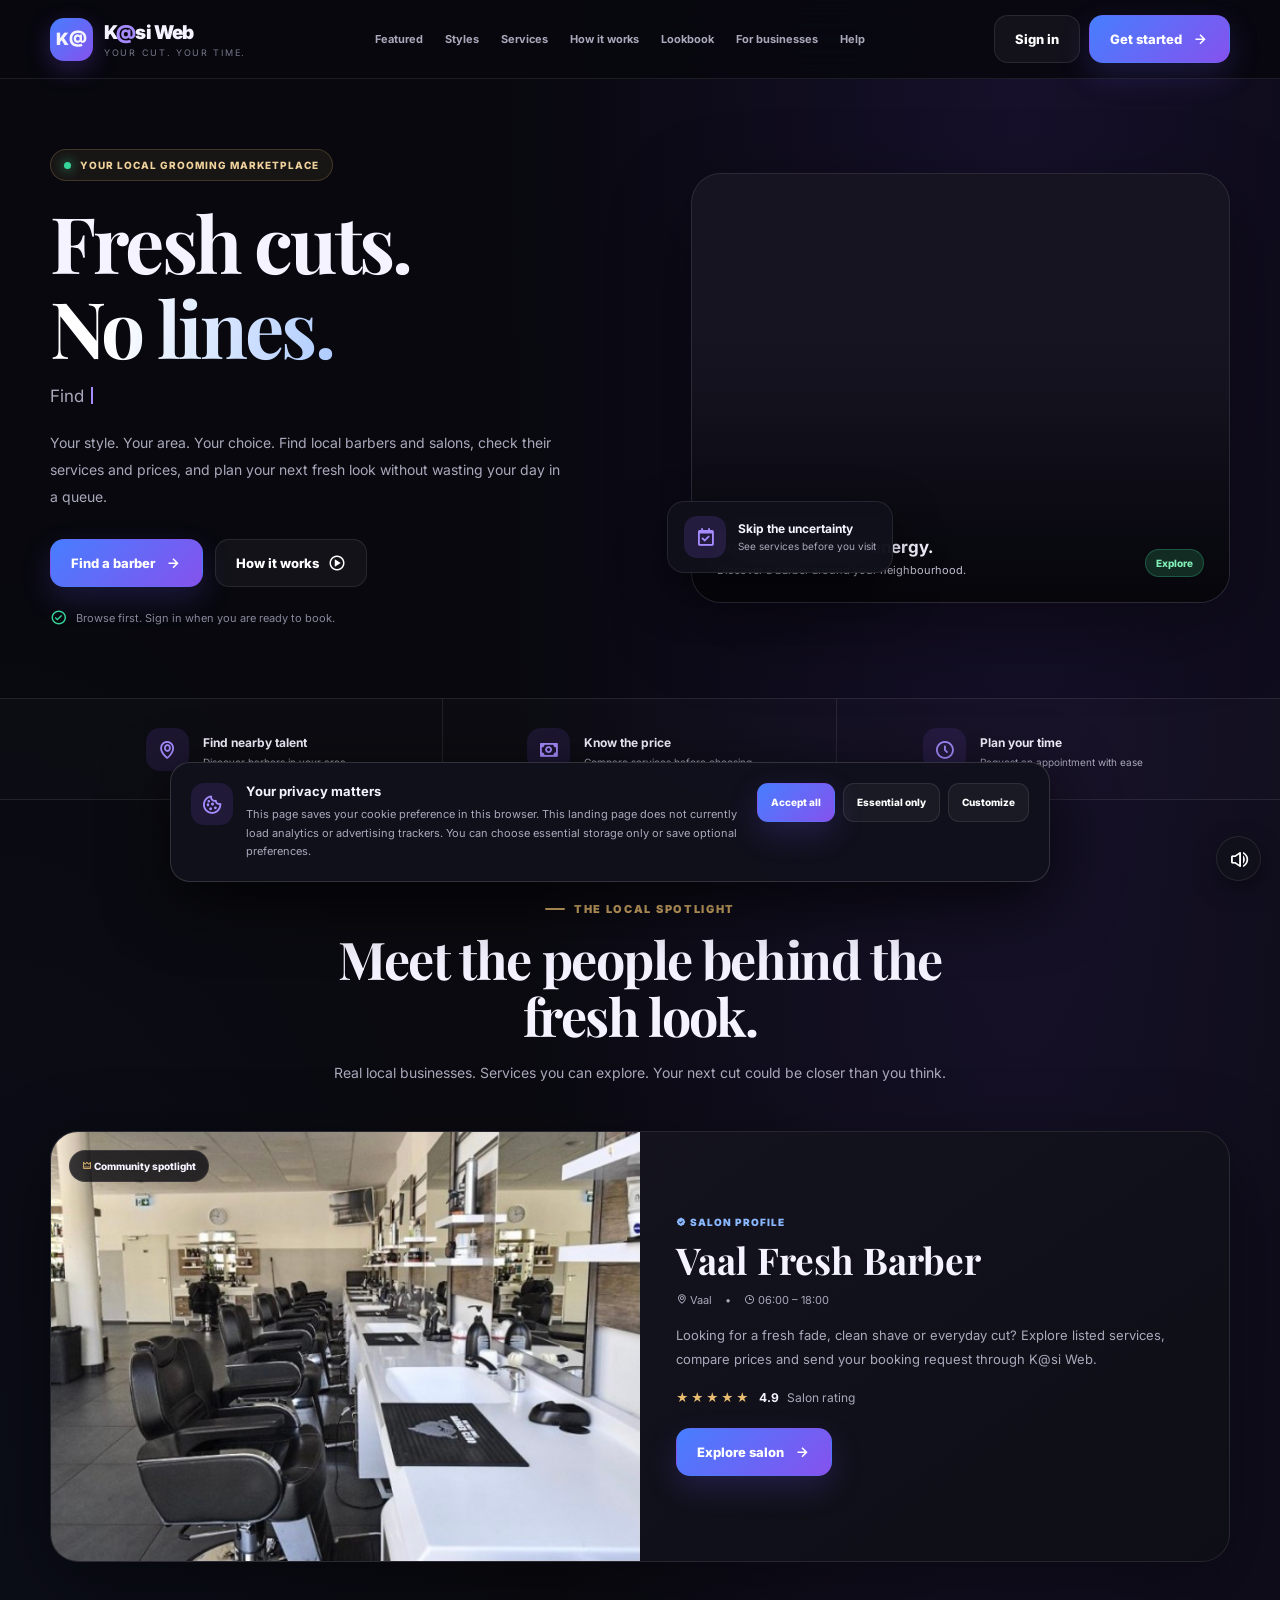
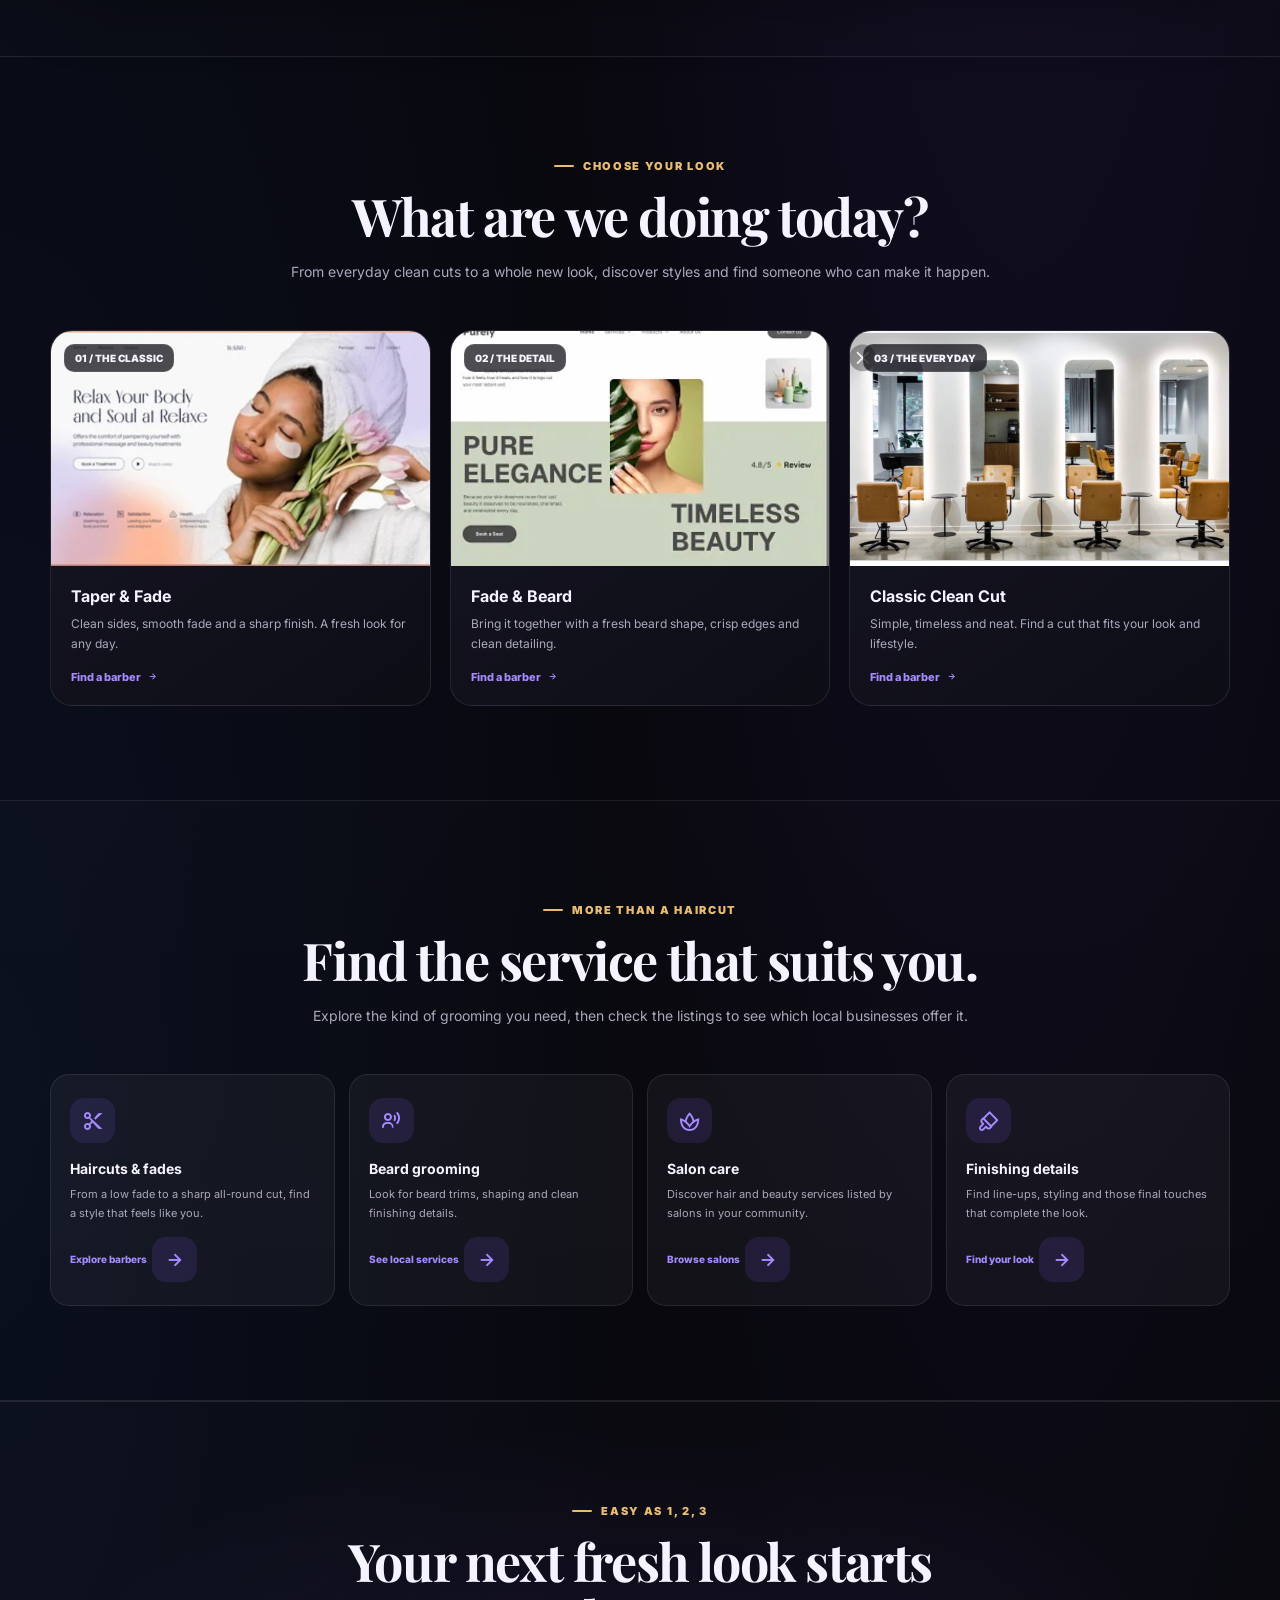
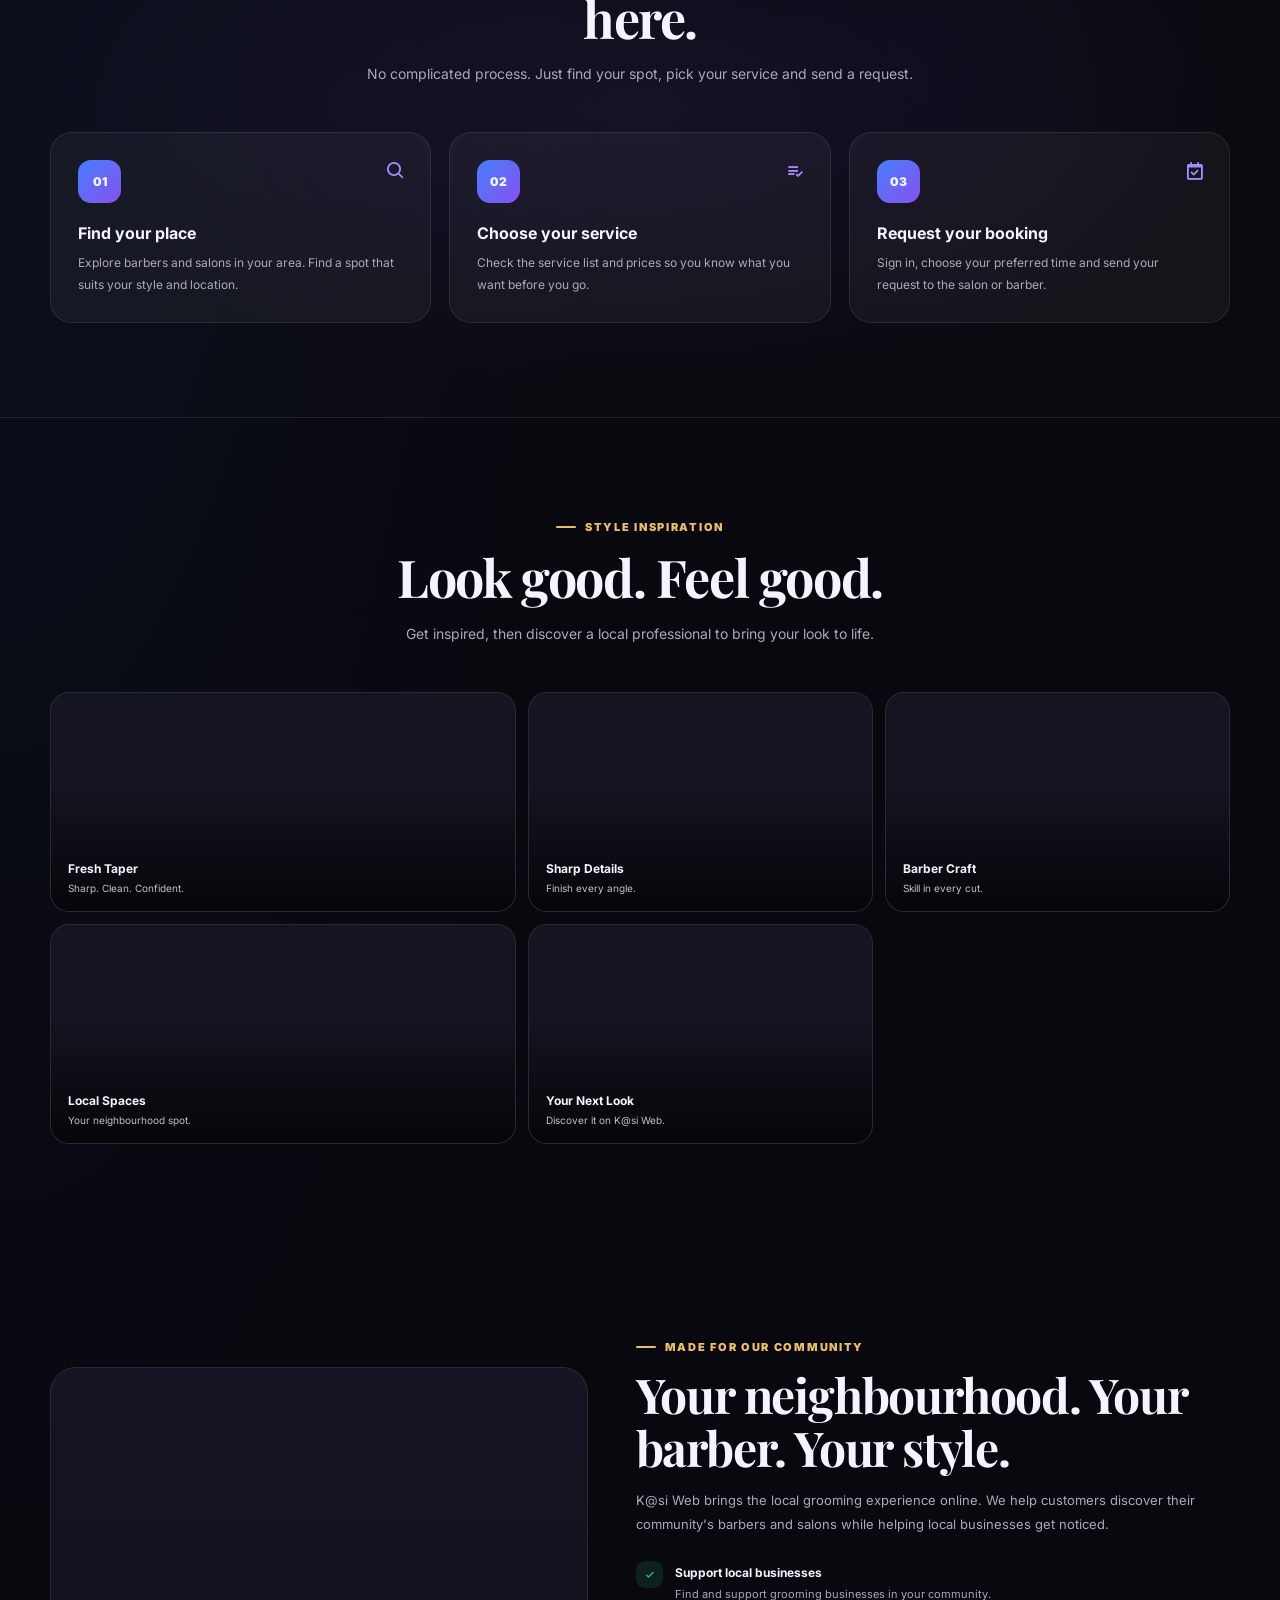
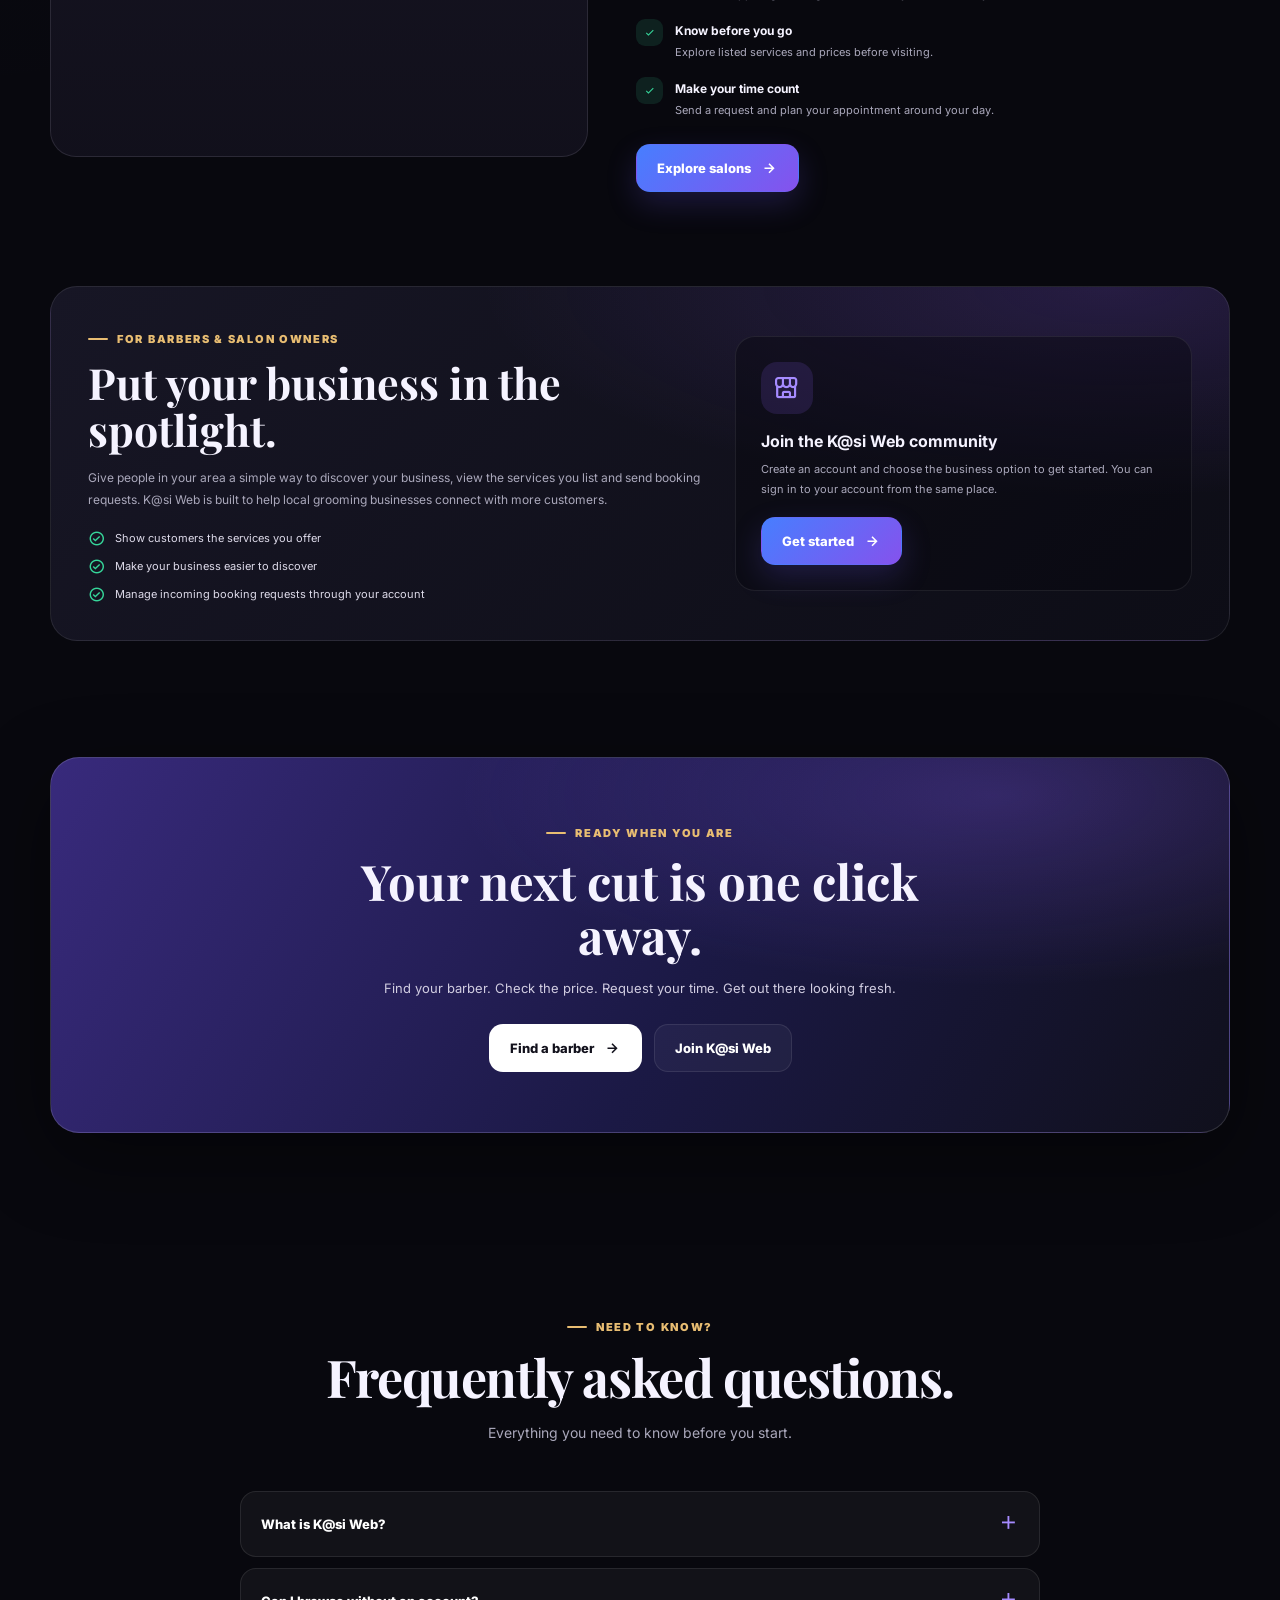
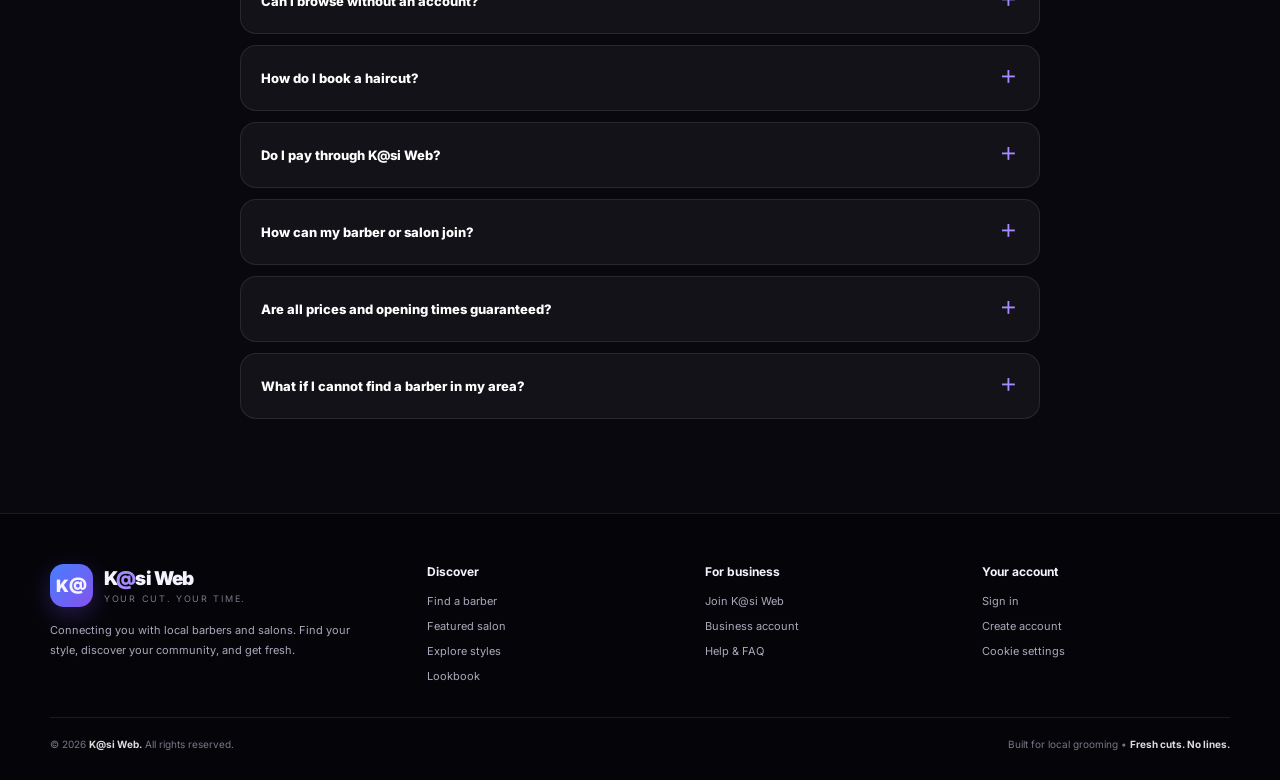
==== commit d163c5c1: "Update index.html" ====
--- a/index.html
+++ b/index.html
@@ -1,4 +1,3 @@
-
 <!DOCTYPE html>
 <html lang="en">
 <head>
@@ -8,13 +7,10 @@
 <meta name="description" content="K@si Web connects you with local barbers and salons. Explore styles, compare prices and book your next fresh look.">
 <meta name="keywords" content="Kasi Web, township barber, salon, haircut, South African barber booking">
 <meta name="author" content="K@si Web">
-
 <meta property="og:title" content="K@si Web — Fresh Cuts. No Lines.">
 <meta property="og:description" content="Find your local barber. Compare prices. Book your fresh look.">
 <meta property="og:type" content="website">
-
 <title>K@si Web | Fresh Cuts. No Lines.</title>
-
 <link rel="manifest" href="manifest.json">
 <link rel="preconnect" href="https://fonts.googleapis.com">
 <link rel="preconnect" href="https://fonts.gstatic.com" crossorigin>
@@ -23,35 +19,21 @@
 
 <style>
 :root{
-    --bg:#08080e;
-    --bg2:#10101a;
-    --card:#12121d;
-    --purple:#8657f5;
-    --purple2:#a68bff;
-    --blue:#4b8fff;
-    --gold:#e8bd72;
-    --green:#36d69a;
-    --white:#fff;
-    --text:#f5f3ff;
-    --muted:#aaa8bb;
-    --border:rgba(255,255,255,.09);
+    --bg:#08080e;--bg2:#10101a;--card:#12121d;--purple:#8657f5;
+    --purple2:#a68bff;--blue:#4b8fff;--blue-light:#8ab8ff;
+    --gold:#e8bd72;--green:#36d69a;--white:#fff;--text:#f5f3ff;
+    --muted:#aaa8bb;--border:rgba(255,255,255,.09);
     --glass:rgba(255,255,255,.045);
     --gradient:linear-gradient(135deg,#477eff,#8552ed);
-    --radius:24px;
-    --shadow:0 24px 80px rgba(0,0,0,.42);
-}
-
+    --radius:24px;--shadow:0 24px 80px rgba(0,0,0,.42);
+}
 *{margin:0;padding:0;box-sizing:border-box}
 html{scroll-behavior:smooth;scroll-padding-top:90px}
 body{
     min-height:100vh;
-    background:
-      radial-gradient(ellipse at 80% 0%,rgba(110,65,220,.14),transparent 36%),
-      radial-gradient(ellipse at 0% 38%,rgba(44,105,220,.08),transparent 35%),
-      var(--bg);
-    color:var(--text);
-    font-family:Inter,sans-serif;
-    overflow-x:hidden;
+    background:radial-gradient(ellipse at 80% 0%,rgba(110,65,220,.14),transparent 36%),
+      radial-gradient(ellipse at 0% 38%,rgba(44,105,220,.08),transparent 35%),var(--bg);
+    color:var(--text);font-family:Inter,sans-serif;overflow-x:hidden
 }
 body.menu-open{overflow:hidden}
 img{display:block;max-width:100%}
@@ -59,51 +41,24 @@
 button{font:inherit;cursor:pointer}
 button,a{-webkit-tap-highlight-color:transparent}
 ::selection{background:var(--purple);color:#fff}
-
 .container{width:min(1180px,calc(100% - 40px));margin:auto}
 .section{padding:94px 0}
 .muted{color:var(--muted)}
 .gold{color:var(--gold)}
-.gradient-text{
-    background:linear-gradient(100deg,#fff 10%,#a8c8ff 52%,#b69aff 100%);
-    -webkit-background-clip:text;background-clip:text;color:transparent
-}
-
-.skip-link{
-    position:fixed;left:-9999px;top:10px;background:white;color:black;
-    padding:12px;border-radius:10px;z-index:5000
-}
+.gradient-text{background:linear-gradient(100deg,#fff 10%,#a8c8ff 52%,#b69aff 100%);-webkit-background-clip:text;background-clip:text;color:transparent}
+.skip-link{position:fixed;left:-9999px;top:10px;background:white;color:black;padding:12px;border-radius:10px;z-index:5000}
 .skip-link:focus{left:12px}
-
-.eyebrow{
-    display:inline-flex;align-items:center;gap:9px;
-    font-size:11px;letter-spacing:1.7px;text-transform:uppercase;
-    font-weight:900;color:var(--gold)
-}
-.eyebrow:before{
-    content:"";width:20px;height:2px;background:var(--gold);border-radius:10px
-}
+.eyebrow{display:inline-flex;align-items:center;gap:9px;font-size:11px;letter-spacing:1.7px;text-transform:uppercase;font-weight:900;color:var(--gold)}
+.eyebrow:before{content:"";width:20px;height:2px;background:var(--gold);border-radius:10px}
 .section-heading{text-align:center;max-width:700px;margin:0 auto 46px}
-.section-heading h2{
-    font-family:"Playfair Display",serif;
-    font-size:clamp(32px,4.6vw,52px);
-    line-height:1.1;letter-spacing:-1.4px;margin-top:14px
-}
+.section-heading h2{font-family:"Playfair Display",serif;font-size:clamp(32px,4.6vw,52px);line-height:1.1;letter-spacing:-1.4px;margin-top:14px}
 .section-heading p{color:var(--muted);font-size:14px;line-height:1.8;margin-top:15px}
 
 /* BUTTONS */
-.btn{
-    display:inline-flex;align-items:center;justify-content:center;gap:9px;
-    min-height:48px;padding:0 20px;border-radius:14px;
-    border:1px solid transparent;font-size:13px;font-weight:800;
-    transition:.22s ease;white-space:nowrap
-}
+.btn{display:inline-flex;align-items:center;justify-content:center;gap:9px;min-height:48px;padding:0 20px;border-radius:14px;border:1px solid transparent;font-size:13px;font-weight:800;transition:.22s ease;white-space:nowrap}
 .btn:hover{transform:translateY(-2px)}
 .btn:active{transform:scale(.98)}
-.btn-primary{
-    background:var(--gradient);color:white;
-    box-shadow:0 12px 30px rgba(92,75,210,.24)
-}
+.btn-primary{background:var(--gradient);color:white;box-shadow:0 12px 30px rgba(92,75,210,.24)}
 .btn-primary:hover{box-shadow:0 15px 38px rgba(92,75,210,.4)}
 .btn-outline{background:var(--glass);border-color:var(--border);color:white}
 .btn-outline:hover{background:rgba(255,255,255,.09);border-color:rgba(255,255,255,.2)}
@@ -111,124 +66,62 @@
 .btn i{font-size:18px}
 
 /* NAVIGATION */
-.header{
-    position:sticky;top:0;z-index:1000;
-    background:rgba(8,8,14,.84);border-bottom:1px solid var(--border);
-    backdrop-filter:blur(20px);transition:.25s
-}
+.header{position:sticky;top:0;z-index:1000;background:rgba(8,8,14,.84);border-bottom:1px solid var(--border);backdrop-filter:blur(20px);transition:.25s}
 .header.scrolled{background:rgba(8,8,14,.97);box-shadow:0 10px 35px #0005}
 .navbar{min-height:78px;display:flex;align-items:center;justify-content:space-between;gap:20px}
 .brand{display:flex;align-items:center;gap:11px;flex-shrink:0}
-.brand-mark{
-    width:43px;height:43px;display:grid;place-items:center;border-radius:14px;
-    background:var(--gradient);font-weight:900;font-size:17px;
-    box-shadow:0 8px 24px #754de44d
-}
+.brand-mark{width:43px;height:43px;display:grid;place-items:center;border-radius:14px;background:var(--gradient);font-weight:900;font-size:17px;box-shadow:0 8px 24px #754de44d}
 .brand-name{font-weight:900;font-size:19px;letter-spacing:-.8px}
 .brand-name span{color:var(--purple2)}
 .brand-sub{font-size:9px;letter-spacing:1.7px;color:#77778c;text-transform:uppercase;margin-top:3px}
-.nav-links{display:flex;align-items:center;gap:26px}
-.nav-links a{font-size:12px;font-weight:700;color:var(--muted);transition:.2s}
+.nav-links{display:flex;align-items:center;gap:22px}
+.nav-links a{font-size:11px;font-weight:700;color:var(--muted);transition:.2s}
 .nav-links a:hover{color:white}
 .nav-actions{display:flex;gap:9px;align-items:center}
-.menu-btn{
-    display:none;width:43px;height:43px;border-radius:13px;
-    background:var(--glass);border:1px solid var(--border);color:white;font-size:23px
-}
+.menu-btn{display:none;width:43px;height:43px;border-radius:13px;background:var(--glass);border:1px solid var(--border);color:white;font-size:23px}
 
 /* HERO */
 .hero{position:relative;padding:70px 0 72px}
-.hero-grid{
-    display:grid;grid-template-columns:1.05fr .95fr;gap:46px;align-items:center
-}
-.hero-tag{
-    display:inline-flex;align-items:center;gap:9px;padding:9px 13px;
-    background:rgba(232,189,114,.07);border:1px solid rgba(232,189,114,.2);
-    border-radius:100px;color:#efd29b;font-size:10px;font-weight:800;
-    letter-spacing:1px;text-transform:uppercase
-}
+.hero-grid{display:grid;grid-template-columns:1.05fr .95fr;gap:46px;align-items:center}
+.hero-tag{display:inline-flex;align-items:center;gap:9px;padding:9px 13px;background:rgba(232,189,114,.07);border:1px solid rgba(232,189,114,.2);border-radius:100px;color:#efd29b;font-size:10px;font-weight:800;letter-spacing:1px;text-transform:uppercase}
 .dot{width:7px;height:7px;background:var(--green);border-radius:50%;box-shadow:0 0 12px var(--green)}
-.hero h1{
-    font-family:"Playfair Display",serif;
-    font-size:clamp(48px,6.5vw,78px);line-height:.99;
-    letter-spacing:-2.8px;margin-top:23px
-}
+.hero h1{font-family:"Playfair Display",serif;font-size:clamp(48px,6.5vw,78px);line-height:.99;letter-spacing:-2.8px;margin-top:23px}
 .hero h1 span{display:block;margin-top:8px}
 .hero-typing{margin-top:20px;color:var(--muted);font-size:17px;min-height:27px}
 .hero-typing b{color:white}
-.hero-copy{
-    max-width:510px;margin-top:17px;color:var(--muted);
-    font-size:14px;line-height:1.9
-}
+.hero-copy{max-width:510px;margin-top:17px;color:var(--muted);font-size:14px;line-height:1.9}
 .hero-buttons{display:flex;flex-wrap:wrap;gap:12px;margin-top:29px}
 .hero-trust{display:flex;align-items:center;gap:9px;margin-top:22px;color:#88889d;font-size:11px}
 .hero-trust i{font-size:17px;color:var(--green)}
 .hero-visual{position:relative;min-width:0}
-.hero-main-image{
-    position:relative;overflow:hidden;border-radius:30px;border:1px solid var(--border);
-    min-height:430px;background:#161421;box-shadow:var(--shadow)
-}
-.hero-main-image img{
-    position:absolute;inset:0;width:100%;height:100%;object-fit:cover;
-    filter:brightness(.78);transition:transform .7s
-}
+.hero-main-image{position:relative;overflow:hidden;border-radius:30px;border:1px solid var(--border);min-height:430px;background:#161421;box-shadow:var(--shadow)}
+.hero-main-image img{position:absolute;inset:0;width:100%;height:100%;object-fit:cover;filter:brightness(.78);transition:transform .7s}
 .hero-main-image:hover img{transform:scale(1.04)}
-.hero-main-image:after{
-    content:"";position:absolute;inset:0;
-    background:linear-gradient(180deg,transparent 35%,rgba(5,5,10,.15) 50%,rgba(5,5,10,.95))
-}
-.hero-overlay{
-    position:absolute;z-index:2;left:0;right:0;bottom:0;padding:25px;
-    display:flex;align-items:flex-end;justify-content:space-between;gap:15px
-}
+.hero-main-image:after{content:"";position:absolute;inset:0;background:linear-gradient(180deg,transparent 35%,rgba(5,5,10,.15) 50%,rgba(5,5,10,.95))}
+.hero-overlay{position:absolute;z-index:2;left:0;right:0;bottom:0;padding:25px;display:flex;align-items:flex-end;justify-content:space-between;gap:15px}
 .hero-overlay h3{font-size:17px}
 .hero-overlay p{color:#c4c0d1;font-size:11px;margin-top:6px}
-.open-pill{
-    padding:7px 10px;border-radius:30px;background:#132c23;
-    border:1px solid #34d39944;color:#82efb7;font-size:10px;font-weight:800
-}
-.floating-card{
-    position:absolute;z-index:3;left:-24px;bottom:30px;
-    display:flex;align-items:center;gap:12px;padding:14px 16px;
-    background:rgba(16,16,27,.94);border:1px solid var(--border);
-    border-radius:17px;box-shadow:0 18px 50px #0007;backdrop-filter:blur(18px)
-}
-.float-icon{
-    width:42px;height:42px;border-radius:13px;display:grid;place-items:center;
-    background:#8a5cf529;color:var(--purple2);font-size:21px
-}
+.open-pill{padding:7px 10px;border-radius:30px;background:#132c23;border:1px solid #34d39944;color:#82efb7;font-size:10px;font-weight:800}
+.floating-card{position:absolute;z-index:3;left:-24px;bottom:30px;display:flex;align-items:center;gap:12px;padding:14px 16px;background:rgba(16,16,27,.94);border:1px solid var(--border);border-radius:17px;box-shadow:0 18px 50px #0007;backdrop-filter:blur(18px)}
+.float-icon{width:42px;height:42px;border-radius:13px;display:grid;place-items:center;background:#8a5cf529;color:var(--purple2);font-size:21px}
 .floating-card strong{display:block;font-size:12px}
 .floating-card small{display:block;margin-top:4px;color:var(--muted);font-size:10px}
 
 /* QUICK BENEFITS */
 .benefits{border-top:1px solid var(--border);border-bottom:1px solid var(--border);background:#ffffff04}
 .benefit-grid{display:grid;grid-template-columns:repeat(3,1fr)}
-.benefit{
-    min-height:100px;display:flex;align-items:center;justify-content:center;gap:14px;
-    padding:18px;border-right:1px solid var(--border)
-}
+.benefit{min-height:100px;display:flex;align-items:center;justify-content:center;gap:14px;padding:18px;border-right:1px solid var(--border)}
 .benefit:last-child{border-right:0}
-.benefit-icon{
-    width:43px;height:43px;display:grid;place-items:center;border-radius:14px;
-    background:#8a5cf520;color:var(--purple2);font-size:21px;flex-shrink:0
-}
+.benefit-icon{width:43px;height:43px;display:grid;place-items:center;border-radius:14px;background:#8a5cf520;color:var(--purple2);font-size:21px;flex-shrink:0}
 .benefit strong{font-size:12px}
 .benefit small{display:block;color:var(--muted);font-size:10px;margin-top:5px}
 
 /* FEATURED SALON */
 .featured{background:#ffffff02;border-bottom:1px solid var(--border)}
-.feature-card{
-    display:grid;grid-template-columns:1fr 1fr;overflow:hidden;
-    background:linear-gradient(145deg,#161522,#0e0e16);
-    border:1px solid var(--border);border-radius:28px;box-shadow:var(--shadow)
-}
+.feature-card{display:grid;grid-template-columns:1fr 1fr;overflow:hidden;background:linear-gradient(145deg,#161522,#0e0e16);border:1px solid var(--border);border-radius:28px;box-shadow:var(--shadow)}
 .feature-image{position:relative;min-height:370px;background:#171624}
 .feature-image img{width:100%;height:100%;object-fit:cover}
-.image-label{
-    position:absolute;top:18px;left:18px;padding:9px 12px;
-    border-radius:100px;background:#090910c9;border:1px solid var(--border);
-    font-size:10px;font-weight:800
-}
+.image-label{position:absolute;top:18px;left:18px;padding:9px 12px;border-radius:100px;background:#090910c9;border:1px solid var(--border);font-size:10px;font-weight:800}
 .feature-content{padding:36px;display:flex;flex-direction:column;justify-content:center}
 .verified{font-size:10px;color:var(--blue-light);text-transform:uppercase;letter-spacing:1px;font-weight:900}
 .feature-content h3{font-family:"Playfair Display",serif;font-size:37px;line-height:1.08;margin-top:12px}
@@ -240,50 +133,40 @@
 
 /* STYLES */
 .styles-grid{display:grid;grid-template-columns:repeat(3,1fr);gap:19px}
-.style-card{
-    border:1px solid var(--border);border-radius:22px;overflow:hidden;
-    background:linear-gradient(145deg,#171625,#0d0d16);transition:.25s
-}
+.style-card{border:1px solid var(--border);border-radius:22px;overflow:hidden;background:linear-gradient(145deg,#171625,#0d0d16);transition:.25s}
 .style-card:hover{transform:translateY(-5px);border-color:#8a5cf566}
 .style-img{position:relative;height:235px;overflow:hidden;background:#1d1a2d}
 .style-img img{width:100%;height:100%;object-fit:cover;transition:transform .6s}
 .style-card:hover .style-img img{transform:scale(1.06)}
-.style-index{
-    position:absolute;top:13px;left:13px;padding:7px 10px;border-radius:10px;
-    background:#090910b9;border:1px solid var(--border);font-size:10px;font-weight:900
-}
+.style-index{position:absolute;top:13px;left:13px;padding:7px 10px;border-radius:10px;background:#090910b9;border:1px solid var(--border);font-size:10px;font-weight:900}
 .style-body{padding:20px}
 .style-body h3{font-size:16px}
 .style-body p{font-size:12px;color:var(--muted);line-height:1.7;margin-top:8px}
 .text-link{display:inline-flex;align-items:center;gap:6px;color:var(--purple2);font-size:11px;font-weight:800;margin-top:15px}
 .text-link:hover{color:white}
 
+/* EXTRA SERVICE GUIDE */
+.service-guide{background:linear-gradient(180deg,#ffffff02,transparent);border-top:1px solid var(--border);border-bottom:1px solid var(--border)}
+.service-grid{display:grid;grid-template-columns:repeat(4,1fr);gap:14px}
+.service-tile{padding:23px 19px;border:1px solid var(--border);border-radius:19px;background:var(--glass);transition:.25s}
+.service-tile:hover{transform:translateY(-4px);border-color:#8a5cf566;background:#ffffff09}
+.service-tile i{width:45px;height:45px;display:grid;place-items:center;border-radius:14px;background:#8a5cf522;color:var(--purple2);font-size:23px}
+.service-tile h3{font-size:14px;margin-top:17px}
+.service-tile p{font-size:11px;line-height:1.75;color:var(--muted);margin-top:8px}
+.service-tile a{display:inline-flex;align-items:center;gap:5px;color:var(--purple2);font-size:10px;font-weight:800;margin-top:13px}
+
 /* STEPS */
-.steps-section{
-    background:radial-gradient(ellipse at center,rgba(106,70,209,.12),transparent 65%),#ffffff02;
-    border-top:1px solid var(--border);border-bottom:1px solid var(--border)
-}
+.steps-section{background:radial-gradient(ellipse at center,rgba(106,70,209,.12),transparent 65%),#ffffff02;border-top:1px solid var(--border);border-bottom:1px solid var(--border)}
 .steps-grid{display:grid;grid-template-columns:repeat(3,1fr);gap:18px}
-.step{
-    position:relative;padding:27px;border-radius:22px;border:1px solid var(--border);background:var(--glass)
-}
-.step-num{
-    width:43px;height:43px;display:grid;place-items:center;border-radius:13px;
-    background:var(--gradient);font-size:12px;font-weight:900
-}
+.step{position:relative;padding:27px;border-radius:22px;border:1px solid var(--border);background:var(--glass)}
+.step-num{width:43px;height:43px;display:grid;place-items:center;border-radius:13px;background:var(--gradient);font-size:12px;font-weight:900}
 .step-icon{position:absolute;right:24px;top:27px;font-size:21px;color:var(--purple2)}
 .step h3{font-size:16px;margin-top:20px}
 .step p{font-size:12px;color:var(--muted);line-height:1.8;margin-top:9px}
 
-/* LOOKBOOK */
-.lookbook-grid{
-    display:grid;grid-template-columns:1.15fr .85fr .85fr;
-    grid-template-rows:220px 220px;gap:12px
-}
-.look{
-    position:relative;border-radius:19px;overflow:hidden;border:1px solid var(--border);background:#151421
-}
-.look:first-child{grid-row:1/3}
+/* LOOKBOOK - each photo is a different image */
+.lookbook-grid{display:grid;grid-template-columns:1.15fr .85fr .85fr;grid-template-rows:220px 220px;gap:12px}
+.look{position:relative;border-radius:19px;overflow:hidden;border:1px solid var(--border);background:#151421}
 .look img{width:100%;height:100%;object-fit:cover;filter:brightness(.82);transition:.5s}
 .look:hover img{transform:scale(1.05);filter:brightness(1)}
 .look:after{content:"";position:absolute;inset:40% 0 0;background:linear-gradient(transparent,#000b)}
@@ -293,34 +176,34 @@
 
 /* COMMUNITY */
 .community-grid{display:grid;grid-template-columns:.95fr 1.05fr;align-items:center;gap:48px}
-.community-art{
-    position:relative;border:1px solid var(--border);border-radius:26px;
-    overflow:hidden;min-height:390px;background:#161422
-}
+.community-art{position:relative;border:1px solid var(--border);border-radius:26px;overflow:hidden;min-height:390px;background:#161422}
 .community-art img{width:100%;height:100%;position:absolute;inset:0;object-fit:cover}
 .community-art:after{content:"";position:absolute;inset:0;background:linear-gradient(0deg,#08080e55,transparent)}
-.community-copy h2{
-    font-family:"Playfair Display",serif;font-size:clamp(33px,4vw,48px);
-    line-height:1.1;letter-spacing:-1.2px;margin-top:14px
-}
+.community-copy h2{font-family:"Playfair Display",serif;font-size:clamp(33px,4vw,48px);line-height:1.1;letter-spacing:-1.2px;margin-top:14px}
 .community-copy>p{font-size:13px;line-height:1.85;color:var(--muted);margin-top:15px}
 .community-points{display:grid;gap:16px;margin-top:24px}
 .point{display:flex;align-items:flex-start;gap:12px}
-.check{
-    flex-shrink:0;width:27px;height:27px;display:grid;place-items:center;
-    background:#34d39920;color:var(--green);border-radius:9px;font-size:13px
-}
+.check{flex-shrink:0;width:27px;height:27px;display:grid;place-items:center;background:#34d39920;color:var(--green);border-radius:9px;font-size:13px}
 .point strong{font-size:12px}
 .point p{font-size:11px;color:var(--muted);line-height:1.65;margin-top:4px}
 
+/* SALON OWNER SECTION */
+.owner-section{padding:0 0 94px}
+.owner-card{display:grid;grid-template-columns:1.15fr .85fr;gap:28px;align-items:center;padding:37px;border:1px solid var(--border);border-radius:27px;background:radial-gradient(ellipse at 90% 0%,#8552ed30,transparent 42%),linear-gradient(135deg,#171625,#0d0d16)}
+.owner-card h2{font-family:"Playfair Display",serif;font-size:clamp(29px,4vw,43px);line-height:1.1;margin-top:13px}
+.owner-card p{font-size:12px;line-height:1.85;color:var(--muted);margin-top:13px;max-width:620px}
+.owner-points{display:grid;gap:11px;margin-top:19px}
+.owner-point{display:flex;gap:10px;align-items:center;color:#dedbea;font-size:11px}
+.owner-point i{color:var(--green);font-size:17px}
+.owner-side{padding:25px;border:1px solid #ffffff14;border-radius:20px;background:#08080e70}
+.owner-side .owner-icon{width:52px;height:52px;display:grid;place-items:center;border-radius:16px;background:#8a5cf526;color:var(--purple2);font-size:27px}
+.owner-side h3{font-size:16px;margin-top:17px}
+.owner-side p{font-size:11px;margin-top:8px}
+.owner-side .btn{margin-top:17px}
+
 /* CTA */
 .cta{padding:22px 0 85px}
-.cta-box{
-    position:relative;overflow:hidden;padding:60px 28px;text-align:center;
-    border-radius:29px;border:1px solid rgba(255,255,255,.14);
-    background:radial-gradient(ellipse at 80% 10%,#8a5cf540,transparent 40%),
-      linear-gradient(120deg,#382a7c,#1b1945 55%,#10101c);box-shadow:var(--shadow)
-}
+.cta-box{position:relative;overflow:hidden;padding:60px 28px;text-align:center;border-radius:29px;border:1px solid rgba(255,255,255,.14);background:radial-gradient(ellipse at 80% 10%,#8a5cf540,transparent 40%),linear-gradient(120deg,#382a7c,#1b1945 55%,#10101c);box-shadow:var(--shadow)}
 .cta-inner{position:relative;z-index:1;max-width:680px;margin:auto}
 .cta h2{font-family:"Playfair Display",serif;font-size:clamp(33px,5vw,49px);line-height:1.1;margin-top:14px}
 .cta p{font-size:13px;line-height:1.8;color:#d1cde1;max-width:530px;margin:15px auto 24px}
@@ -329,10 +212,7 @@
 /* FAQ */
 .faq-list{max-width:800px;margin:auto;display:grid;gap:11px}
 .faq-item{border:1px solid var(--border);border-radius:16px;background:var(--glass);overflow:hidden}
-.faq-question{
-    width:100%;display:flex;align-items:center;justify-content:space-between;gap:16px;
-    padding:19px 20px;border:0;background:none;color:white;text-align:left;font-weight:800;font-size:13px
-}
+.faq-question{width:100%;display:flex;align-items:center;justify-content:space-between;gap:16px;padding:19px 20px;border:0;background:none;color:white;text-align:left;font-weight:800;font-size:13px}
 .faq-plus{font-size:22px;color:var(--purple2);transition:.2s}
 .faq-answer{display:grid;grid-template-rows:0fr;transition:grid-template-rows .25s}
 .faq-answer-inner{overflow:hidden;padding:0 20px;color:var(--muted);font-size:12px;line-height:1.8}
@@ -342,658 +222,427 @@
 
 /* FOOTER */
 .footer{padding:50px 0 30px;border-top:1px solid var(--border);background:#050509}
-.footer-grid{display:grid;grid-template-columns:1.4fr 1fr 1fr;gap:35px;padding-bottom:34px}
+.footer-grid{display:grid;grid-template-columns:1.4fr 1fr 1fr 1fr;gap:30px;padding-bottom:34px}
 .footer-about p{font-size:11px;color:var(--muted);line-height:1.8;margin-top:14px;max-width:310px}
 .footer-col h4{font-size:12px;margin-bottom:15px}
 .footer-col a{display:block;margin-top:11px;color:var(--muted);font-size:11px}
 .footer-col a:hover{color:var(--purple2)}
-.footer-bottom{
-    display:flex;justify-content:space-between;gap:15px;align-items:center;
-    padding-top:20px;border-top:1px solid var(--border);color:#77778a;font-size:10px
-}
+.footer-bottom{display:flex;justify-content:space-between;gap:15px;align-items:center;padding-top:20px;border-top:1px solid var(--border);color:#77778a;font-size:10px}
 .footer-bottom strong{color:#ddd}
 
-/* SOUND */
-.sound-btn{
-    position:fixed;right:19px;bottom:19px;z-index:1800;width:45px;height:45px;
-    border:1px solid var(--border);border-radius:50%;display:grid;place-items:center;
-    background:#11111bd9;color:white;backdrop-filter:blur(15px);font-size:20px
-}
+/* SOUND CONTROL */
+.sound-btn{position:fixed;right:19px;bottom:19px;z-index:1800;width:45px;height:45px;border:1px solid var(--border);border-radius:50%;display:grid;place-items:center;background:#11111bd9;color:white;backdrop-filter:blur(15px);font-size:20px;box-shadow:0 8px 25px #0006}
 .sound-btn:hover{border-color:#8a5cf566}
 
-/* ANIMATION */
+/* COOKIE CONSENT */
+.cookie-banner{position:fixed;left:18px;right:78px;bottom:18px;z-index:1700;max-width:880px;margin:0 auto;padding:20px;border:1px solid rgba(255,255,255,.14);border-radius:20px;background:rgba(17,17,28,.97);box-shadow:0 20px 65px #000b;backdrop-filter:blur(22px)}
+.cookie-banner[hidden],.cookie-settings[hidden]{display:none!important}
+.cookie-main{display:flex;align-items:flex-start;justify-content:space-between;gap:20px}
+.cookie-copy{display:flex;gap:13px;align-items:flex-start;min-width:0}
+.cookie-icon{width:42px;height:42px;display:grid;place-items:center;flex-shrink:0;border-radius:13px;background:#8a5cf522;color:var(--purple2);font-size:22px}
+.cookie-copy h3{font-size:13px}
+.cookie-copy p{max-width:500px;color:var(--muted);font-size:11px;line-height:1.7;margin-top:6px}
+.cookie-actions{display:flex;justify-content:flex-end;flex-wrap:wrap;gap:8px;flex-shrink:0}
+.cookie-actions .btn,.cookie-settings .btn{min-height:39px;padding:0 13px;font-size:10px;border-radius:11px}
+.cookie-settings{margin-top:16px;padding-top:15px;border-top:1px solid var(--border)}
+.cookie-settings p{font-size:10px;color:var(--muted);line-height:1.7;margin-bottom:12px}
+.cookie-options{display:flex;flex-wrap:wrap;gap:13px 22px;margin-bottom:14px}
+.cookie-options label{display:flex;align-items:center;gap:8px;font-size:10px;color:#e6e2f0}
+.cookie-options input{accent-color:var(--purple);width:15px;height:15px}
+.cookie-options input:disabled{opacity:.65}
+.cookie-settings-actions{display:flex;gap:8px;flex-wrap:wrap}
+
+/* REVEAL ANIMATION */
 .reveal{opacity:0;transform:translateY(20px);transition:opacity .65s ease,transform .65s ease}
 .reveal.visible{opacity:1;transform:translateY(0)}
 .cursor{display:inline-block;width:2px;height:1em;background:var(--purple2);vertical-align:-2px;margin-left:2px;animation:blink .8s infinite}
 @keyframes blink{50%{opacity:0}}
-@keyframes float{50%{transform:translateY(-6px)}}
 
 /* RESPONSIVE */
-@media(max-width:950px){
-    .hero-grid{grid-template-columns:1fr 1fr;gap:28px}
-    .hero-main-image{min-height:370px}
-    .feature-card{grid-template-columns:1fr}
-    .feature-image{min-height:310px}
-    .community-grid{grid-template-columns:1fr;gap:30px}
-    .community-art{min-height:320px}
-}
+@media(max-width:1050px){.nav-links{gap:13px}.nav-links a{font-size:10px}.nav-actions .btn{padding:0 14px}.footer-grid{grid-template-columns:1.3fr 1fr 1fr 1fr;gap:20px}}
+@media(max-width:950px){.hero-grid{grid-template-columns:1fr 1fr;gap:28px}.hero-main-image{min-height:370px}.feature-card{grid-template-columns:1fr}.feature-image{min-height:310px}.community-grid{grid-template-columns:1fr;gap:30px}.community-art{min-height:320px}.service-grid{grid-template-columns:repeat(2,1fr)}.owner-card{grid-template-columns:1fr}.owner-side{max-width:500px}}
 @media(max-width:760px){
-    body{padding-bottom:65px}
-    .container{width:min(100% - 32px,560px)}
-    .section{padding:70px 0}
-    .menu-btn{display:grid;place-items:center}
-    .nav-actions .btn-outline{display:none}
-    .nav-links{
-        position:fixed;top:78px;left:0;right:0;display:none;flex-direction:column;
-        align-items:stretch;gap:0;padding:10px 20px 22px;
-        background:#08080ef7;backdrop-filter:blur(20px);border-bottom:1px solid var(--border)
-    }
-    .nav-links.open{display:flex}
-    .nav-links a{padding:15px 3px;border-bottom:1px solid #ffffff0b}
-    .hero{padding:45px 0 55px}
-    .hero-grid{grid-template-columns:1fr;gap:35px}
-    .hero h1{font-size:clamp(48px,13vw,70px)}
-    .hero-main-image{min-height:340px}
-    .floating-card{left:10px;bottom:18px}
-    .benefit-grid{grid-template-columns:1fr}
-    .benefit{justify-content:flex-start;min-height:75px;border-right:0;border-bottom:1px solid var(--border)}
-    .benefit:last-child{border-bottom:0}
-    .styles-grid,.steps-grid{grid-template-columns:1fr}
-    .style-img{height:240px}
-    .lookbook-grid{grid-template-columns:1fr;grid-template-rows:repeat(5,210px)}
-    .look:first-child{grid-row:auto}
-    .feature-content{padding:25px 21px}
-    .feature-content h3{font-size:34px}
-    .cta-box{padding:43px 21px}
-    .footer-grid{grid-template-columns:1fr 1fr;gap:26px 18px}
-    .footer-about{grid-column:1/-1}
-    .footer-bottom{flex-direction:column;align-items:flex-start}
-}
-@media(max-width:460px){
-    .hero-buttons .btn,.cta-actions .btn{width:100%}
-    .hero-main-image{min-height:290px}
-    .hero-overlay{padding:17px}
-    .open-pill{font-size:9px}
-    .feature-image{min-height:250px}
-}
-@media(prefers-reduced-motion:reduce){
-    *,*::before,*::after{scroll-behavior:auto!important;animation:none!important;transition:none!important}
-    .reveal{opacity:1;transform:none}
-}
+    body{padding-bottom:65px}.container{width:min(100% - 32px,560px)}.section{padding:70px 0}
+    .menu-btn{display:grid;place-items:center}.nav-actions .btn-outline{display:none}.nav-actions .btn{min-height:42px;padding:0 13px;font-size:11px}
+    .nav-links{position:fixed;top:78px;left:0;right:0;display:none;flex-direction:column;align-items:stretch;gap:0;padding:10px 20px 22px;background:#08080ef7;backdrop-filter:blur(20px);border-bottom:1px solid var(--border)}
+    .nav-links.open{display:flex}.nav-links a{padding:15px 3px;border-bottom:1px solid #ffffff0b;font-size:12px}
+    .hero{padding:45px 0 55px}.hero-grid{grid-template-columns:1fr;gap:35px}.hero h1{font-size:clamp(48px,13vw,70px)}.hero-main-image{min-height:340px}.floating-card{left:10px;bottom:18px}
+    .benefit-grid{grid-template-columns:1fr}.benefit{justify-content:flex-start;min-height:75px;border-right:0;border-bottom:1px solid var(--border)}.benefit:last-child{border-bottom:0}
+    .styles-grid,.steps-grid{grid-template-columns:1fr}.style-img{height:240px}.lookbook-grid{grid-template-columns:1fr;grid-template-rows:repeat(5,210px)}.look:first-child{grid-row:auto}
+    .feature-content{padding:25px 21px}.feature-content h3{font-size:34px}.cta-box{padding:43px 21px}
+    .footer-grid{grid-template-columns:1fr 1fr;gap:26px 18px}.footer-about{grid-column:1/-1}.footer-bottom{flex-direction:column;align-items:flex-start}
+    .cookie-banner{left:10px;right:10px;bottom:10px;max-width:none;padding:16px}.cookie-main{display:block}.cookie-copy{gap:10px}.cookie-actions{justify-content:flex-start;margin-top:13px}.cookie-actions .btn{flex:1}
+    .sound-btn{right:15px;bottom:15px;width:42px;height:42px}.cookie-banner{padding-right:58px}.cookie-options{display:grid;gap:11px}
+}
+@media(max-width:460px){.hero-buttons .btn,.cta-actions .btn{width:100%}.hero-main-image{min-height:290px}.hero-overlay{padding:17px}.open-pill{font-size:9px}.feature-image{min-height:250px}.service-grid{grid-template-columns:1fr}.owner-card{padding:25px 20px}.cookie-actions{display:grid;grid-template-columns:1fr 1fr}.cookie-actions .btn:first-child{grid-column:1/-1}.cookie-banner{padding:14px 58px 14px 14px}.cookie-icon{width:36px;height:36px}.cookie-copy h3{font-size:12px}.cookie-copy p{font-size:10px}}
+@media(prefers-reduced-motion:reduce){*,*::before,*::after{scroll-behavior:auto!important;animation:none!important;transition:none!important}.reveal{opacity:1;transform:none}}
 </style>
 </head>
 <body>
-
 <a class="skip-link" href="#main">Skip to content</a>
 
 <header class="header" id="header">
     <div class="container navbar">
         <a href="index.html" class="brand" aria-label="K@si Web home">
             <div class="brand-mark">K@</div>
-            <div>
-                <div class="brand-name">K<span>@</span>si Web</div>
-                <div class="brand-sub">Your cut. Your time.</div>
-            </div>
+            <div><div class="brand-name">K<span>@</span>si Web</div><div class="brand-sub">Your cut. Your time.</div></div>
         </a>
-
         <nav class="nav-links" id="navLinks" aria-label="Main navigation">
-            <a href="#featured">Featured</a>
-            <a href="#styles">Styles</a>
-            <a href="#how">How it works</a>
-            <a href="#lookbook">Lookbook</a>
-            <a href="#faq">Help</a>
+            <a href="#featured">Featured</a><a href="#styles">Styles</a><a href="#services">Services</a>
+            <a href="#how">How it works</a><a href="#lookbook">Lookbook</a><a href="#owners">For businesses</a><a href="#faq">Help</a>
         </nav>
-
         <div class="nav-actions">
             <a href="home.html" class="btn btn-outline">Sign in</a>
             <a href="home.html" class="btn btn-primary">Get started <i class="bx bx-right-arrow-alt"></i></a>
         </div>
-
-        <button class="menu-btn" id="menuBtn" aria-label="Open navigation" aria-expanded="false" aria-controls="navLinks">
-            <i class="bx bx-menu"></i>
-        </button>
+        <button class="menu-btn" id="menuBtn" type="button" aria-label="Open navigation" aria-expanded="false" aria-controls="navLinks"><i class="bx bx-menu"></i></button>
     </div>
 </header>
 
 <main id="main">
-
 <!-- HERO -->
 <section class="hero">
     <div class="container hero-grid">
         <div class="hero-copy-side reveal">
             <div class="hero-tag"><span class="dot"></span> Your local grooming marketplace</div>
-
             <h1>Fresh cuts.<span class="gradient-text">No lines.</span></h1>
-
-            <div class="hero-typing">Find <b id="typingText"></b><span class="cursor"></span></div>
-
-            <p class="hero-copy">
-                Your style. Your area. Your choice.
-                Find local barbers and salons, check their services and prices,
-                and plan your next fresh look without wasting your day in a queue.
-            </p>
-
+            <div class="hero-typing">Find <b id="typingText"></b><span class="cursor" aria-hidden="true"></span></div>
+            <p class="hero-copy">Your style. Your area. Your choice. Find local barbers and salons, check their services and prices, and plan your next fresh look without wasting your day in a queue.</p>
             <div class="hero-buttons">
-                <a href="salons.html" class="btn btn-primary">
-                    Find a barber <i class="bx bx-right-arrow-alt"></i>
-                </a>
-                <a href="#how" class="btn btn-outline">
-                    How it works <i class="bx bx-play-circle"></i>
-                </a>
+                <a href="salons.html" class="btn btn-primary">Find a barber <i class="bx bx-right-arrow-alt"></i></a>
+                <a href="#how" class="btn btn-outline">How it works <i class="bx bx-play-circle"></i></a>
             </div>
-
-            <div class="hero-trust">
-                <i class="bx bx-check-circle"></i>
-                Browse first. Sign in when you are ready to book.
-            </div>
+            <div class="hero-trust"><i class="bx bx-check-circle"></i> Browse first. Sign in when you are ready to book.</div>
         </div>
-
         <div class="hero-visual reveal">
             <div class="hero-main-image">
-                <img
-                    src="https://images.unsplash.com/photo-1503951914875-452162b0f3f1?auto=format&fit=crop&w=1200&q=85"
-                    alt="Modern barbershop with professional barber chairs"
-                    loading="eager"
-                    onerror="this.style.display='none'">
-                <div class="hero-overlay">
-                    <div>
-                        <h3>Local talent. Fresh energy.</h3>
-                        <p>Discover a barber around your neighbourhood.</p>
-                    </div>
-                    <span class="open-pill"><span class="dot"></span> Explore</span>
-                </div>
+                <img src="https://images.unsplash.com/photo-1503951914875-452162b0f3f1?auto=format&amp;fit=crop&amp;w=1200&amp;q=85" alt="Modern barbershop with professional barber chairs" loading="eager" onerror="this.style.display='none'">
+                <div class="hero-overlay"><div><h3>Local talent. Fresh energy.</h3><p>Discover a barber around your neighbourhood.</p></div><span class="open-pill"><span class="dot"></span> Explore</span></div>
             </div>
-
-            <div class="floating-card">
-                <div class="float-icon"><i class="bx bx-calendar-check"></i></div>
-                <div>
-                    <strong>Skip the uncertainty</strong>
-                    <small>See services before you visit</small>
-                </div>
-            </div>
+            <div class="floating-card"><div class="float-icon"><i class="bx bx-calendar-check"></i></div><div><strong>Skip the uncertainty</strong><small>See services before you visit</small></div></div>
         </div>
     </div>
 </section>
 
 <!-- BENEFITS -->
-<section class="benefits">
-    <div class="container benefit-grid">
-        <div class="benefit">
-            <div class="benefit-icon"><i class="bx bx-map"></i></div>
-            <div><strong>Find nearby talent</strong><small>Discover barbers in your area</small></div>
+<section class="benefits"><div class="container benefit-grid">
+    <div class="benefit"><div class="benefit-icon"><i class="bx bx-map"></i></div><div><strong>Find nearby talent</strong><small>Discover barbers in your area</small></div></div>
+    <div class="benefit"><div class="benefit-icon"><i class="bx bx-money"></i></div><div><strong>Know the price</strong><small>Compare services before choosing</small></div></div>
+    <div class="benefit"><div class="benefit-icon"><i class="bx bx-time-five"></i></div><div><strong>Plan your time</strong><small>Request an appointment with ease</small></div></div>
+</div></section>
+
+<!-- FEATURED -->
+<section class="section featured" id="featured"><div class="container">
+    <div class="section-heading reveal"><span class="eyebrow">The local spotlight</span><h2>Meet the people behind the fresh look.</h2><p>Real local businesses. Services you can explore. Your next cut could be closer than you think.</p></div>
+    <article class="feature-card reveal">
+        <div class="feature-image"><img src="9C00E0.jpeg" alt="Vaal Fresh Barber shop" loading="lazy" onerror="this.style.display='none'"><span class="image-label"><i class="bx bx-crown gold"></i> Community spotlight</span></div>
+        <div class="feature-content"><span class="verified"><i class="bx bxs-badge-check"></i> Salon profile</span><h3>Vaal Fresh Barber</h3>
+            <div class="feature-meta"><span><i class="bx bx-map"></i> Vaal</span><span>•</span><span><i class="bx bx-time"></i> 06:00 – 18:00</span></div>
+            <p>Looking for a fresh fade, clean shave or everyday cut? Explore listed services, compare prices and send your booking request through K@si Web.</p>
+            <div class="rating"><span class="stars" aria-label="Five star display">★★★★★</span><strong>4.9</strong><span class="muted">Salon rating</span></div>
+            <a href="salons.html" class="btn btn-primary">Explore salon <i class="bx bx-right-arrow-alt"></i></a>
         </div>
-        <div class="benefit">
-            <div class="benefit-icon"><i class="bx bx-money"></i></div>
-            <div><strong>Know the price</strong><small>Compare services before choosing</small></div>
+    </article>
+</div></section>
+
+<!-- HAIRCUT STYLES -->
+<section class="section" id="styles"><div class="container">
+    <div class="section-heading reveal"><span class="eyebrow">Choose your look</span><h2>What are we doing today?</h2><p>From everyday clean cuts to a whole new look, discover styles and find someone who can make it happen.</p></div>
+    <div class="styles-grid">
+        <article class="style-card reveal"><div class="style-img"><img src="37BA0E35.jpg" alt="Taper fade haircut style" loading="lazy" onerror="this.style.display='none'"><span class="style-index">01 / THE CLASSIC</span></div><div class="style-body"><h3>Taper &amp; Fade</h3><p>Clean sides, smooth fade and a sharp finish. A fresh look for any day.</p><a href="salons.html" class="text-link">Find a barber <i class="bx bx-right-arrow-alt"></i></a></div></article>
+        <article class="style-card reveal"><div class="style-img"><img src="7847041D.jpg" alt="Burst fade and beard haircut" loading="lazy" onerror="this.style.display='none'"><span class="style-index">02 / THE DETAIL</span></div><div class="style-body"><h3>Fade &amp; Beard</h3><p>Bring it together with a fresh beard shape, crisp edges and clean detailing.</p><a href="salons.html" class="text-link">Find a barber <i class="bx bx-right-arrow-alt"></i></a></div></article>
+        <article class="style-card reveal"><div class="style-img"><img src="A3886FFD.jpg" alt="Classic haircut style" loading="lazy" onerror="this.style.display='none'"><span class="style-index">03 / THE EVERYDAY</span></div><div class="style-body"><h3>Classic Clean Cut</h3><p>Simple, timeless and neat. Find a cut that fits your look and lifestyle.</p><a href="salons.html" class="text-link">Find a barber <i class="bx bx-right-arrow-alt"></i></a></div></article>
+    </div>
+</div></section>
+
+<!-- EXTRA SERVICE GUIDE -->
+<section class="section service-guide" id="services"><div class="container">
+    <div class="section-heading reveal"><span class="eyebrow">More than a haircut</span><h2>Find the service that suits you.</h2><p>Explore the kind of grooming you need, then check the listings to see which local businesses offer it.</p></div>
+    <div class="service-grid">
+        <article class="service-tile reveal"><i class="bx bx-cut"></i><h3>Haircuts &amp; fades</h3><p>From a low fade to a sharp all-round cut, find a style that feels like you.</p><a href="salons.html">Explore barbers <i class="bx bx-right-arrow-alt"></i></a></article>
+        <article class="service-tile reveal"><i class="bx bx-user-voice"></i><h3>Beard grooming</h3><p>Look for beard trims, shaping and clean finishing details.</p><a href="salons.html">See local services <i class="bx bx-right-arrow-alt"></i></a></article>
+        <article class="service-tile reveal"><i class="bx bx-spa"></i><h3>Salon care</h3><p>Discover hair and beauty services listed by salons in your community.</p><a href="salons.html">Browse salons <i class="bx bx-right-arrow-alt"></i></a></article>
+        <article class="service-tile reveal"><i class="bx bx-brush"></i><h3>Finishing details</h3><p>Find line-ups, styling and those final touches that complete the look.</p><a href="salons.html">Find your look <i class="bx bx-right-arrow-alt"></i></a></article>
+    </div>
+</div></section>
+
+<!-- HOW IT WORKS -->
+<section class="section steps-section" id="how"><div class="container">
+    <div class="section-heading reveal"><span class="eyebrow">Easy as 1, 2, 3</span><h2>Your next fresh look starts here.</h2><p>No complicated process. Just find your spot, pick your service and send a request.</p></div>
+    <div class="steps-grid">
+        <article class="step reveal"><div class="step-num">01</div><i class="bx bx-search step-icon"></i><h3>Find your place</h3><p>Explore barbers and salons in your area. Find a spot that suits your style and location.</p></article>
+        <article class="step reveal"><div class="step-num">02</div><i class="bx bx-list-check step-icon"></i><h3>Choose your service</h3><p>Check the service list and prices so you know what you want before you go.</p></article>
+        <article class="step reveal"><div class="step-num">03</div><i class="bx bx-calendar-check step-icon"></i><h3>Request your booking</h3><p>Sign in, choose your preferred time and send your request to the salon or barber.</p></article>
+    </div>
+</div></section>
+
+<!-- LOOKBOOK: distinct images, not reused from the three style cards -->
+<section class="section" id="lookbook"><div class="container">
+    <div class="section-heading reveal"><span class="eyebrow">Style inspiration</span><h2>Look good. Feel good.</h2><p>Get inspired, then discover a local professional to bring your look to life.</p></div>
+    <div class="lookbook-grid">
+        <div class="look reveal"><img src="https://images.unsplash.com/photo-1621605815971-fbc98d665033?auto=format&amp;fit=crop&amp;w=1000&amp;q=85" alt="Barber carefully working on a fade haircut" loading="lazy" onerror="this.style.display='none'"><div class="look-caption"><strong>Fresh Taper</strong><small>Sharp. Clean. Confident.</small></div></div>
+        <div class="look reveal"><img src="https://images.unsplash.com/photo-1599351431202-1e0f0137899a?auto=format&amp;fit=crop&amp;w=800&amp;q=85" alt="Close-up barber grooming detail" loading="lazy" onerror="this.style.display='none'"><div class="look-caption"><strong>Sharp Details</strong><small>Finish every angle.</small></div></div>
+        <div class="look reveal"><img src="https://images.unsplash.com/photo-1622286342621-4bd786c2447c?auto=format&amp;fit=crop&amp;w=800&amp;q=85" alt="Professional barber at work" loading="lazy" onerror="this.style.display='none'"><div class="look-caption"><strong>Barber Craft</strong><small>Skill in every cut.</small></div></div>
+        <div class="look reveal"><img src="https://images.unsplash.com/photo-1585747860715-2ba37e788b70?auto=format&amp;fit=crop&amp;w=800&amp;q=85" alt="Modern barber shop interior" loading="lazy" onerror="this.style.display='none'"><div class="look-caption"><strong>Local Spaces</strong><small>Your neighbourhood spot.</small></div></div>
+        <div class="look reveal"><img src="https://images.unsplash.com/photo-1622296089863-eb7fc530dab3?auto=format&amp;fit=crop&amp;w=800&amp;q=85" alt="Hair styling and grooming tools" loading="lazy" onerror="this.style.display='none'"><div class="look-caption"><strong>Your Next Look</strong><small>Discover it on K@si Web.</small></div></div>
+    </div>
+</div></section>
+
+<!-- COMMUNITY -->
+<section class="section" id="community"><div class="container community-grid">
+    <div class="community-art reveal"><img src="https://images.unsplash.com/photo-1521590832167-7bcbfaa6381f?auto=format&amp;fit=crop&amp;w=1100&amp;q=85" alt="Barber working with a client in a grooming shop" loading="lazy" onerror="this.style.display='none'"></div>
+    <div class="community-copy reveal"><span class="eyebrow">Made for our community</span><h2>Your neighbourhood. Your barber. Your style.</h2>
+        <p>K@si Web brings the local grooming experience online. We help customers discover their community's barbers and salons while helping local businesses get noticed.</p>
+        <div class="community-points">
+            <div class="point"><div class="check"><i class="bx bx-check"></i></div><div><strong>Support local businesses</strong><p>Find and support grooming businesses in your community.</p></div></div>
+            <div class="point"><div class="check"><i class="bx bx-check"></i></div><div><strong>Know before you go</strong><p>Explore listed services and prices before visiting.</p></div></div>
+            <div class="point"><div class="check"><i class="bx bx-check"></i></div><div><strong>Make your time count</strong><p>Send a request and plan your appointment around your day.</p></div></div>
         </div>
-        <div class="benefit">
-            <div class="benefit-icon"><i class="bx bx-time-five"></i></div>
-            <div><strong>Plan your time</strong><small>Request an appointment with ease</small></div>
+        <a href="salons.html" class="btn btn-primary" style="margin-top:25px">Explore salons <i class="bx bx-right-arrow-alt"></i></a>
+    </div>
+</div></section>
+
+<!-- FOR BARBERS AND SALON OWNERS -->
+<section class="owner-section" id="owners"><div class="container">
+    <div class="owner-card reveal">
+        <div><span class="eyebrow">For barbers &amp; salon owners</span><h2>Put your business in the spotlight.</h2>
+            <p>Give people in your area a simple way to discover your business, view the services you list and send booking requests. K@si Web is built to help local grooming businesses connect with more customers.</p>
+            <div class="owner-points"><div class="owner-point"><i class="bx bx-check-circle"></i> Show customers the services you offer</div><div class="owner-point"><i class="bx bx-check-circle"></i> Make your business easier to discover</div><div class="owner-point"><i class="bx bx-check-circle"></i> Manage incoming booking requests through your account</div></div>
         </div>
+        <div class="owner-side"><div class="owner-icon"><i class="bx bx-store-alt"></i></div><h3>Join the K@si Web community</h3><p>Create an account and choose the business option to get started. You can sign in to your account from the same place.</p><a href="home.html" class="btn btn-primary">Get started <i class="bx bx-right-arrow-alt"></i></a></div>
+    </div>
+</div></section>
+
+<!-- CTA -->
+<section class="cta"><div class="container"><div class="cta-box reveal"><div class="cta-inner">
+    <span class="eyebrow">Ready when you are</span><h2>Your next cut is one click away.</h2><p>Find your barber. Check the price. Request your time. Get out there looking fresh.</p>
+    <div class="cta-actions"><a href="salons.html" class="btn btn-white">Find a barber <i class="bx bx-right-arrow-alt"></i></a><a href="home.html" class="btn btn-outline">Join K@si Web</a></div>
+</div></div></div></section>
+
+<!-- FAQ -->
+<section class="section" id="faq"><div class="container">
+    <div class="section-heading reveal"><span class="eyebrow">Need to know?</span><h2>Frequently asked questions.</h2><p>Everything you need to know before you start.</p></div>
+    <div class="faq-list reveal">
+        <article class="faq-item"><button class="faq-question" type="button" aria-expanded="false">What is K@si Web?<span class="faq-plus"><i class="bx bx-plus"></i></span></button><div class="faq-answer"><div class="faq-answer-inner">K@si Web is a marketplace that helps you discover local barbers and salons, explore services and prices, and request appointments.</div></div></article>
+        <article class="faq-item"><button class="faq-question" type="button" aria-expanded="false">Can I browse without an account?<span class="faq-plus"><i class="bx bx-plus"></i></span></button><div class="faq-answer"><div class="faq-answer-inner">Yes. You can explore salon profiles and services before signing in. An account is needed when you want to submit a booking request.</div></div></article>
+        <article class="faq-item"><button class="faq-question" type="button" aria-expanded="false">How do I book a haircut?<span class="faq-plus"><i class="bx bx-plus"></i></span></button><div class="faq-answer"><div class="faq-answer-inner">Browse the salons, select a business and service, sign in, choose your preferred date and time, and submit your booking request. The salon can then respond to your request. A request is not a confirmed appointment until the business responds.</div></div></article>
+        <article class="faq-item"><button class="faq-question" type="button" aria-expanded="false">Do I pay through K@si Web?<span class="faq-plus"><i class="bx bx-plus"></i></span></button><div class="faq-answer"><div class="faq-answer-inner">Check the salon's profile for pricing and payment details. Payment arrangements are made according to the business's instructions.</div></div></article>
+        <article class="faq-item"><button class="faq-question" type="button" aria-expanded="false">How can my barber or salon join?<span class="faq-plus"><i class="bx bx-plus"></i></span></button><div class="faq-answer"><div class="faq-answer-inner">Barbers and salon owners can register using the business option on the account page to get started with K@si Web.</div></div></article>
+        <article class="faq-item"><button class="faq-question" type="button" aria-expanded="false">Are all prices and opening times guaranteed?<span class="faq-plus"><i class="bx bx-plus"></i></span></button><div class="faq-answer"><div class="faq-answer-inner">Service details, prices and opening times are provided by the businesses. Check the salon's current listing or contact the business directly before travelling.</div></div></article>
+        <article class="faq-item"><button class="faq-question" type="button" aria-expanded="false">What if I cannot find a barber in my area?<span class="faq-plus"><i class="bx bx-plus"></i></span></button><div class="faq-answer"><div class="faq-answer-inner">Try searching a nearby area or check back as more local businesses join K@si Web.</div></div></article>
+    </div>
+</div></section>
+</main>
+
+<!-- FOOTER -->
+<footer class="footer"><div class="container">
+    <div class="footer-grid">
+        <div class="footer-about"><a href="index.html" class="brand"><div class="brand-mark">K@</div><div><div class="brand-name">K<span>@</span>si Web</div><div class="brand-sub">Your cut. Your time.</div></div></a><p>Connecting you with local barbers and salons. Find your style, discover your community, and get fresh.</p></div>
+        <div class="footer-col"><h4>Discover</h4><a href="salons.html">Find a barber</a><a href="#featured">Featured salon</a><a href="#styles">Explore styles</a><a href="#lookbook">Lookbook</a></div>
+        <div class="footer-col"><h4>For business</h4><a href="#owners">Join K@si Web</a><a href="home.html">Business account</a><a href="#faq">Help &amp; FAQ</a></div>
+        <div class="footer-col"><h4>Your account</h4><a href="home.html">Sign in</a><a href="home.html">Create account</a><a href="#cookie-settings" id="cookieSettingsLink">Cookie settings</a></div>
+    </div>
+    <div class="footer-bottom"><span>© <span id="year"></span> <strong>K@si Web.</strong> All rights reserved.</span><span>Built for local grooming • <strong>Fresh cuts. No lines.</strong></span></div>
+</div></footer>
+
+<!-- COOKIE BANNER -->
+<section class="cookie-banner" id="cookieBanner" role="region" aria-label="Cookie preferences" hidden>
+    <div class="cookie-main">
+        <div class="cookie-copy"><div class="cookie-icon"><i class="bx bx-cookie"></i></div><div><h3>Your privacy matters</h3><p>This page saves your cookie preference in this browser. This landing page does not currently load analytics or advertising trackers. You can choose essential storage only or save optional preferences.</p></div></div>
+        <div class="cookie-actions"><button class="btn btn-primary" id="cookieAcceptAll" type="button">Accept all</button><button class="btn btn-outline" id="cookieEssential" type="button">Essential only</button><button class="btn btn-outline" id="cookieCustomize" type="button" aria-expanded="false" aria-controls="cookieSettings">Customize</button></div>
+    </div>
+    <div class="cookie-settings" id="cookieSettings" hidden>
+        <p>Essential storage is required to remember this choice. Optional categories are stored as preferences only; no analytics or advertising scripts are included in this page.</p>
+        <div class="cookie-options">
+            <label><input type="checkbox" checked disabled> Essential (always on)</label>
+            <label><input type="checkbox" id="cookieAnalytics"> Analytics (optional)</label>
+            <label><input type="checkbox" id="cookieMarketing"> Marketing (optional)</label>
+        </div>
+        <div class="cookie-settings-actions"><button class="btn btn-primary" id="cookieSave" type="button">Save my choices</button><button class="btn btn-outline" id="cookieCancel" type="button">Cancel</button></div>
     </div>
 </section>
 
-<!-- FEATURED -->
-<section class="section featured" id="featured">
-    <div class="container">
-        <div class="section-heading reveal">
-            <span class="eyebrow">The local spotlight</span>
-            <h2>Meet the people behind the fresh look.</h2>
-            <p>Real local businesses. Services you can explore. Your next cut could be closer than you think.</p>
-        </div>
-
-        <article class="feature-card reveal">
-            <div class="feature-image">
-                <img
-                    src="9C00E0.jpeg"
-                    alt="Vaal Fresh Barber shop"
-                    loading="lazy"
-                    onerror="this.style.display='none'">
-                <span class="image-label"><i class="bx bx-crown gold"></i> Community spotlight</span>
-            </div>
-            <div class="feature-content">
-                <span class="verified"><i class="bx bxs-badge-check"></i> Salon profile</span>
-                <h3>Vaal Fresh Barber</h3>
-                <div class="feature-meta">
-                    <span><i class="bx bx-map"></i> Vaal</span>
-                    <span>•</span>
-                    <span><i class="bx bx-time"></i> 06:00 – 18:00</span>
-                </div>
-                <p>
-                    Looking for a fresh fade, clean shave or everyday cut?
-                    Explore listed services, compare prices and send your booking request through K@si Web.
-                </p>
-                <div class="rating">
-                    <span class="stars">★★★★★</span>
-                    <strong>4.9</strong>
-                    <span class="muted">Salon rating</span>
-                </div>
-                <a href="salons.html" class="btn btn-primary">Explore salon <i class="bx bx-right-arrow-alt"></i></a>
-            </div>
-        </article>
-    </div>
-</section>
-
-<!-- HAIRCUT STYLES -->
-<section class="section" id="styles">
-    <div class="container">
-        <div class="section-heading reveal">
-            <span class="eyebrow">Choose your look</span>
-            <h2>What are we doing today?</h2>
-            <p>From everyday clean cuts to a whole new look, discover styles and find someone who can make it happen.</p>
-        </div>
-
-        <div class="styles-grid">
-            <article class="style-card reveal">
-                <div class="style-img">
-                    <img src="37BA0E35.jpg" alt="Taper fade haircut style" loading="lazy" onerror="this.style.display='none'">
-                    <span class="style-index">01 / THE CLASSIC</span>
-                </div>
-                <div class="style-body">
-                    <h3>Taper &amp; Fade</h3>
-                    <p>Clean sides, smooth fade and a sharp finish. A fresh look for any day.</p>
-                    <a href="salons.html" class="text-link">Find a barber <i class="bx bx-right-arrow-alt"></i></a>
-                </div>
-            </article>
-
-            <article class="style-card reveal">
-                <div class="style-img">
-                    <img src="7847041D.jpg" alt="Burst fade and beard haircut" loading="lazy" onerror="this.style.display='none'">
-                    <span class="style-index">02 / THE DETAIL</span>
-                </div>
-                <div class="style-body">
-                    <h3>Fade &amp; Beard</h3>
-                    <p>Bring it together with a fresh beard shape, crisp edges and clean detailing.</p>
-                    <a href="salons.html" class="text-link">Find a barber <i class="bx bx-right-arrow-alt"></i></a>
-                </div>
-            </article>
-
-            <article class="style-card reveal">
-                <div class="style-img">
-                    <img src="A3886FFD.jpg" alt="Classic haircut style" loading="lazy" onerror="this.style.display='none'">
-                    <span class="style-index">03 / THE EVERYDAY</span>
-                </div>
-                <div class="style-body">
-                    <h3>Classic Clean Cut</h3>
-                    <p>Simple, timeless and neat. Find a cut that fits your look and lifestyle.</p>
-                    <a href="salons.html" class="text-link">Find a barber <i class="bx bx-right-arrow-alt"></i></a>
-                </div>
-            </article>
-        </div>
-    </div>
-</section>
-
-<!-- HOW IT WORKS -->
-<section class="section steps-section" id="how">
-    <div class="container">
-        <div class="section-heading reveal">
-            <span class="eyebrow">Easy as 1, 2, 3</span>
-            <h2>Your next fresh look starts here.</h2>
-            <p>No complicated process. Just find your spot, pick your service and send a request.</p>
-        </div>
-
-        <div class="steps-grid">
-            <article class="step reveal">
-                <div class="step-num">01</div>
-                <i class="bx bx-search step-icon"></i>
-                <h3>Find your place</h3>
-                <p>Explore barbers and salons in your area. Find a spot that suits your style and location.</p>
-            </article>
-
-            <article class="step reveal">
-                <div class="step-num">02</div>
-                <i class="bx bx-list-check step-icon"></i>
-                <h3>Choose your service</h3>
-                <p>Check the service list and prices so you know what you want before you go.</p>
-            </article>
-
-            <article class="step reveal">
-                <div class="step-num">03</div>
-                <i class="bx bx-calendar-check step-icon"></i>
-                <h3>Request your booking</h3>
-                <p>Sign in, choose your preferred time and send your request to the salon or barber.</p>
-            </article>
-        </div>
-    </div>
-</section>
-
-<!-- LOOKBOOK -->
-<section class="section" id="lookbook">
-    <div class="container">
-        <div class="section-heading reveal">
-            <span class="eyebrow">Style inspiration</span>
-            <h2>Look good. Feel good.</h2>
-            <p>Get inspired, then discover a local professional to bring your look to life.</p>
-        </div>
-
-        <div class="lookbook-grid">
-            <div class="look reveal">
-                <img src="37BA0E35.jpg" alt="Fresh taper fade" loading="lazy" onerror="this.style.display='none'">
-                <div class="look-caption"><strong>Fresh Taper</strong><small>Sharp. Clean. Confident.</small></div>
-            </div>
-            <div class="look reveal">
-                <img src="7847041D.jpg" alt="Burst fade and beard style" loading="lazy" onerror="this.style.display='none'">
-                <div class="look-caption"><strong>Burst Fade</strong><small>Stand out from the crowd.</small></div>
-            </div>
-            <div class="look reveal">
-                <img src="A3886FFD.jpg" alt="Classic clean haircut" loading="lazy" onerror="this.style.display='none'">
-                <div class="look-caption"><strong>Classic Cut</strong><small>Always in style.</small></div>
-            </div>
-            <div class="look reveal">
-                <img src="B307F46B.jpg" alt="Haircut with line design" loading="lazy" onerror="this.style.display='none'">
-                <div class="look-caption"><strong>Custom Lines</strong><small>Details make the difference.</small></div>
-            </div>
-            <div class="look reveal">
-                <img src="C00719B.jpg" alt="K@si Web grooming showcase" loading="lazy" onerror="this.style.display='none'">
-                <div class="look-caption"><strong>Your Next Look</strong><small>Discover it on K@si Web.</small></div>
-            </div>
-        </div>
-    </div>
-</section>
-
-<!-- COMMUNITY -->
-<section class="section" id="community">
-    <div class="container community-grid">
-        <div class="community-art reveal">
-            <img
-                src="https://images.unsplash.com/photo-1521590832167-7bcbfaa6381f?auto=format&fit=crop&w=1100&q=85"
-                alt="Barber working with a client in a grooming shop"
-                loading="lazy"
-                onerror="this.style.display='none'">
-        </div>
-
-        <div class="community-copy reveal">
-            <span class="eyebrow">Made for our community</span>
-            <h2>Your neighbourhood. Your barber. Your style.</h2>
-            <p>
-                K@si Web brings the local grooming experience online.
-                We help customers discover their community's barbers and salons
-                while helping local businesses get noticed.
-            </p>
-
-            <div class="community-points">
-                <div class="point">
-                    <div class="check"><i class="bx bx-check"></i></div>
-                    <div><strong>Support local businesses</strong><p>Find and support grooming businesses in your community.</p></div>
-                </div>
-                <div class="point">
-                    <div class="check"><i class="bx bx-check"></i></div>
-                    <div><strong>Know before you go</strong><p>Explore listed services and prices before visiting.</p></div>
-                </div>
-                <div class="point">
-                    <div class="check"><i class="bx bx-check"></i></div>
-                    <div><strong>Make your time count</strong><p>Send a request and plan your appointment around your day.</p></div>
-                </div>
-            </div>
-
-            <a href="salons.html" class="btn btn-primary" style="margin-top:25px">
-                Explore salons <i class="bx bx-right-arrow-alt"></i>
-            </a>
-        </div>
-    </div>
-</section>
-
-<!-- CTA -->
-<section class="cta">
-    <div class="container">
-        <div class="cta-box reveal">
-            <div class="cta-inner">
-                <span class="eyebrow">Ready when you are</span>
-                <h2>Your next cut is one click away.</h2>
-                <p>Find your barber. Check the price. Request your time. Get out there looking fresh.</p>
-                <div class="cta-actions">
-                    <a href="salons.html" class="btn btn-white">Find a barber <i class="bx bx-right-arrow-alt"></i></a>
-                    <a href="home.html" class="btn btn-outline">Join K@si Web</a>
-                </div>
-            </div>
-        </div>
-    </div>
-</section>
-
-<!-- FAQ -->
-<section class="section" id="faq">
-    <div class="container">
-        <div class="section-heading reveal">
-            <span class="eyebrow">Need to know?</span>
-            <h2>Frequently asked questions.</h2>
-            <p>Everything you need to know before you start.</p>
-        </div>
-
-        <div class="faq-list reveal">
-            <article class="faq-item">
-                <button class="faq-question" aria-expanded="false">
-                    What is K@si Web?
-                    <span class="faq-plus"><i class="bx bx-plus"></i></span>
-                </button>
-                <div class="faq-answer"><div class="faq-answer-inner">
-                    K@si Web is a marketplace that helps you discover local barbers and salons, explore services and prices, and request appointments.
-                </div></div></div>
-            </article>
-
-            <article class="faq-item">
-                <button class="faq-question" aria-expanded="false">
-                    Can I browse without an account?
-                    <span class="faq-plus"><i class="bx bx-plus"></i></span>
-                </button>
-                <div class="faq-answer"><div class="faq-answer-inner">
-                    Yes. You can explore salon profiles and services before signing in. An account is needed when you want to submit a booking request.
-                </div></div></div>
-            </article>
-
-            <article class="faq-item">
-                <button class="faq-question" aria-expanded="false">
-                    How do I book a haircut?
-                    <span class="faq-plus"><i class="bx bx-plus"></i></span>
-                </button>
-                <div class="faq-answer"><div class="faq-answer-inner">
-                    Browse the salons, select a business and service, sign in, choose your preferred date and time, and submit your booking request. The salon can then respond to your request.
-                </div></div></div>
-            </article>
-
-            <article class="faq-item">
-                <button class="faq-question" aria-expanded="false">
-                    Do I pay through K@si Web?
-                    <span class="faq-plus"><i class="bx bx-plus"></i></span>
-                </button>
-                <div class="faq-answer"><div class="faq-answer-inner">
-                    Check the salon's profile for pricing and payment details. Payment arrangements are made according to the business's instructions.
-                </div></div></div>
-            </article>
-
-            <article class="faq-item">
-                <button class="faq-question" aria-expanded="false">
-                    How can my barber join?
-                    <span class="faq-plus"><i class="bx bx-plus"></i></span>
-                </button>
-                <div class="faq-answer"><div class="faq-answer-inner">
-                    Barbers and salon owners can register using the business option on the account page to get started with K@si Web.
-                </div></div></div>
-            </article>
-        </div>
-    </div>
-</section>
-</main>
-
-<!-- FOOTER -->
-<footer class="footer">
-    <div class="container">
-        <div class="footer-grid">
-            <div class="footer-about">
-                <a href="index.html" class="brand">
-                    <div class="brand-mark">K@</div>
-                    <div>
-                        <div class="brand-name">K<span>@</span>si Web</div>
-                        <div class="brand-sub">Your cut. Your time.</div>
-                    </div>
-                </a>
-                <p>Connecting you with local barbers and salons. Find your style, discover your community, and get fresh.</p>
-            </div>
-
-            <div class="footer-col">
-                <h4>Discover</h4>
-                <a href="salons.html">Find a barber</a>
-                <a href="#featured">Featured salon</a>
-                <a href="#styles">Explore styles</a>
-                <a href="#lookbook">Lookbook</a>
-            </div>
-
-            <div class="footer-col">
-                <h4>Account</h4>
-                <a href="home.html">Sign in</a>
-                <a href="home.html">Create account</a>
-                <a href="#faq">Help &amp; FAQ</a>
-            </div>
-        </div>
-
-        <div class="footer-bottom">
-            <span>© <span id="year"></span> <strong>K@si Web.</strong> All rights reserved.</span>
-            <span>Built for local grooming • <strong>Fresh cuts. No lines.</strong></span>
-        </div>
-    </div>
-</footer>
-
-<button class="sound-btn" id="soundBtn" aria-label="Enable sound effects" aria-pressed="false" title="Toggle UI sounds">
-    <i class="bx bx-volume-mute" id="soundIcon"></i>
-</button>
+<!-- SOUND BUTTON: sounds are on by default; tap to mute/unmute -->
+<button class="sound-btn" id="soundBtn" type="button" aria-label="Mute sound effects" aria-pressed="true" title="Mute or enable button sounds"><i class="bx bx-volume-full" id="soundIcon"></i></button>
 
 <script>
 "use strict";
 
-/* Header */
+/* HEADER */
 const header=document.getElementById("header");
-function updateHeader(){
-    header?.classList.toggle("scrolled",window.scrollY>20);
-}
+function updateHeader(){header?.classList.toggle("scrolled",window.scrollY>20)}
 window.addEventListener("scroll",updateHeader,{passive:true});
 updateHeader();
 
-/* Mobile navigation */
+/* MOBILE NAVIGATION */
 const menuBtn=document.getElementById("menuBtn");
 const nav=document.getElementById("navLinks");
-
 function closeMenu(){
-    nav?.classList.remove("open");
-    document.body.classList.remove("menu-open");
-    menuBtn?.setAttribute("aria-expanded","false");
-    menuBtn?.setAttribute("aria-label","Open navigation");
+    nav?.classList.remove("open");document.body.classList.remove("menu-open");
+    menuBtn?.setAttribute("aria-expanded","false");menuBtn?.setAttribute("aria-label","Open navigation");
     if(menuBtn)menuBtn.innerHTML='<i class="bx bx-menu"></i>';
 }
 function toggleMenu(){
-    const open=!nav.classList.contains("open");
-    nav.classList.toggle("open",open);
-    document.body.classList.toggle("menu-open",open);
-    menuBtn.setAttribute("aria-expanded",String(open));
+    if(!nav||!menuBtn)return;
+    const open=!nav.classList.contains("open");nav.classList.toggle("open",open);
+    document.body.classList.toggle("menu-open",open);menuBtn.setAttribute("aria-expanded",String(open));
     menuBtn.setAttribute("aria-label",open?"Close navigation":"Open navigation");
     menuBtn.innerHTML=open?'<i class="bx bx-x"></i>':'<i class="bx bx-menu"></i>';
 }
 menuBtn?.addEventListener("click",toggleMenu);
 nav?.querySelectorAll("a").forEach(a=>a.addEventListener("click",closeMenu));
 document.addEventListener("click",e=>{
-    if(nav?.classList.contains("open")&&!nav.contains(e.target)&&!menuBtn.contains(e.target))closeMenu();
+    if(nav?.classList.contains("open")&&!nav.contains(e.target)&&!menuBtn?.contains(e.target))closeMenu();
 });
-document.addEventListener("keydown",e=>{
-    if(e.key==="Escape"&&nav?.classList.contains("open")){
-        closeMenu();
-        menuBtn?.focus();
-    }
-});
+document.addEventListener("keydown",e=>{if(e.key==="Escape"&&nav?.classList.contains("open")){closeMenu();menuBtn?.focus()}});
 window.addEventListener("resize",()=>{if(window.innerWidth>760)closeMenu()});
 
-/* Typing text */
+/* HERO TYPEWRITER */
 const typingEl=document.getElementById("typingText");
-const words=["your next fade.","a barber near you.","your clean line-up.","your next appointment."];
+const words=["your next fade.","a barber near you.","your clean line-up.","your next appointment.","a fresh new style."];
 let wordIndex=0,charIndex=0,deleting=false,timer=null;
-
 function typeLoop(){
     if(!typingEl)return;
-    const word=words[wordIndex];
-    charIndex+=deleting?-1:1;
-    typingEl.textContent=word.substring(0,charIndex);
-
+    const word=words[wordIndex];charIndex+=deleting?-1:1;typingEl.textContent=word.substring(0,charIndex);
     let delay=deleting?38:72;
-    if(!deleting&&charIndex===word.length){
-        deleting=true;delay=1400;
-    }else if(deleting&&charIndex===0){
-        deleting=false;wordIndex=(wordIndex+1)%words.length;delay=350;
-    }
+    if(!deleting&&charIndex===word.length){deleting=true;delay=1400}
+    else if(deleting&&charIndex===0){deleting=false;wordIndex=(wordIndex+1)%words.length;delay=350}
     timer=setTimeout(typeLoop,delay);
 }
-if(window.matchMedia("(prefers-reduced-motion:reduce)").matches){
-    typingEl.textContent=words[0];
-}else typeLoop();
-
-/* FAQ */
+if(window.matchMedia("(prefers-reduced-motion:reduce)").matches){if(typingEl)typingEl.textContent=words[0]}else typeLoop();
+
+/* FAQ ACCORDION */
 document.querySelectorAll(".faq-question").forEach(btn=>{
     btn.addEventListener("click",()=>{
-        const item=btn.closest(".faq-item");
+        const item=btn.closest(".faq-item");if(!item)return;
         const isOpen=item.classList.contains("open");
         document.querySelectorAll(".faq-item").forEach(el=>{
-            el.classList.remove("open");
-            el.querySelector(".faq-question")?.setAttribute("aria-expanded","false");
+            el.classList.remove("open");el.querySelector(".faq-question")?.setAttribute("aria-expanded","false");
         });
-        if(!isOpen){
-            item.classList.add("open");
-            btn.setAttribute("aria-expanded","true");
-        }
+        if(!isOpen){item.classList.add("open");btn.setAttribute("aria-expanded","true")}
     });
 });
 
-/* Scroll reveal */
+/* SCROLL REVEAL */
 const revealEls=document.querySelectorAll(".reveal");
 if("IntersectionObserver" in window&&!window.matchMedia("(prefers-reduced-motion:reduce)").matches){
     const revealObserver=new IntersectionObserver(entries=>{
-        entries.forEach(entry=>{
-            if(entry.isIntersecting){
-                entry.target.classList.add("visible");
-                revealObserver.unobserve(entry.target);
-            }
-        });
+        entries.forEach(entry=>{if(entry.isIntersecting){entry.target.classList.add("visible");revealObserver.unobserve(entry.target)}});
     },{threshold:.12});
     revealEls.forEach(el=>revealObserver.observe(el));
 }else revealEls.forEach(el=>el.classList.add("visible"));
 
-/* Optional click sound */
-let audioContext=null,soundEnabled=false;
+/* BUTTON CLICK SOUNDS - enabled by default, with a mute switch.
+   Audio is created only after a real user interaction, as browsers require. */
+let audioContext=null;
+let soundEnabled=true;
+let lastSoundAt=0;
 const soundBtn=document.getElementById("soundBtn");
 const soundIcon=document.getElementById("soundIcon");
-
-function getAudio(){
+function getAudioContext(){
     const AudioCtor=window.AudioContext||window.webkitAudioContext;
     if(!AudioCtor)return null;
-    if(!audioContext)audioContext=new AudioCtor();
+    if(!audioContext||audioContext.state==="closed")audioContext=new AudioCtor();
     if(audioContext.state==="suspended")audioContext.resume().catch(()=>{});
     return audioContext;
 }
-function clickSound(){
+function playClickSound(){
     if(!soundEnabled)return;
-    const ctx=getAudio();if(!ctx)return;
-    const oscillator=ctx.createOscillator(),gain=ctx.createGain();
+    const now=Date.now();if(now-lastSoundAt<45)return;lastSoundAt=now;
+    const ctx=getAudioContext();if(!ctx)return;
+    const oscillator=ctx.createOscillator();
+    const gain=ctx.createGain();
+    const start=ctx.currentTime;
     oscillator.type="sine";
-    oscillator.frequency.setValueAtTime(540,ctx.currentTime);
-    gain.gain.setValueAtTime(.0001,ctx.currentTime);
-    gain.gain.exponentialRampToValueAtTime(.025,ctx.currentTime+.01);
-    gain.gain.exponentialRampToValueAtTime(.0001,ctx.currentTime+.07);
+    oscillator.frequency.setValueAtTime(520,start);
+    oscillator.frequency.exponentialRampToValueAtTime(760,start+.045);
+    gain.gain.setValueAtTime(.0001,start);
+    gain.gain.exponentialRampToValueAtTime(.022,start+.008);
+    gain.gain.exponentialRampToValueAtTime(.0001,start+.085);
     oscillator.connect(gain);gain.connect(ctx.destination);
-    oscillator.start();oscillator.stop(ctx.currentTime+.075);
-}
-soundBtn?.addEventListener("click",()=>{
-    if(!getAudio())return;
-    soundEnabled=!soundEnabled;
+    oscillator.start(start);oscillator.stop(start+.09);
+}
+function isSoundTarget(target){
+    return target instanceof Element&&!!target.closest("button,a.btn,.text-link,.nav-links a");
+}
+/* Pointer interaction plays before navigation can unload the page. */
+document.addEventListener("pointerdown",e=>{if(isSoundTarget(e.target))playClickSound()},{capture:true});
+/* Keyboard users receive the same sound when activating a control. */
+document.addEventListener("keydown",e=>{
+    if((e.key==="Enter"||e.key===" ")&&isSoundTarget(e.target)){
+        if(e.key===" "&&e.target.matches("a"))return;
+        playClickSound();
+    }
+},{capture:true});
+function updateSoundButton(){
+    if(!soundBtn||!soundIcon)return;
     soundBtn.setAttribute("aria-pressed",String(soundEnabled));
     soundBtn.setAttribute("aria-label",soundEnabled?"Mute sound effects":"Enable sound effects");
+    soundBtn.title=soundEnabled?"Mute button sounds":"Enable button sounds";
     soundIcon.className=soundEnabled?"bx bx-volume-full":"bx bx-volume-mute";
-    if(soundEnabled)clickSound();
+}
+soundBtn?.addEventListener("click",()=>{soundEnabled=!soundEnabled;updateSoundButton();if(soundEnabled)playClickSound()});
+updateSoundButton();
+
+/* COOKIE PREFERENCES */
+const COOKIE_KEY="kasi_web_cookie_preferences_v1";
+const cookieBanner=document.getElementById("cookieBanner");
+const cookieSettings=document.getElementById("cookieSettings");
+const cookieCustomize=document.getElementById("cookieCustomize");
+const cookieAnalytics=document.getElementById("cookieAnalytics");
+const cookieMarketing=document.getElementById("cookieMarketing");
+let cookieChoice=null;
+function readCookieChoice(){
+    try{
+        const saved=localStorage.getItem(COOKIE_KEY);
+        return saved?JSON.parse(saved):null;
+    }catch(error){return null}
+}
+function showCookieBanner(customize=false){
+    if(!cookieBanner)return;
+    cookieBanner.hidden=false;
+    if(customize){
+        cookieSettings.hidden=false;cookieCustomize?.setAttribute("aria-expanded","true");
+        if(cookieChoice){cookieAnalytics.checked=!!cookieChoice.analytics;cookieMarketing.checked=!!cookieChoice.marketing}
+    }
+}
+function hideCookieBanner(){
+    if(cookieBanner)cookieBanner.hidden=true;
+    if(cookieSettings)cookieSettings.hidden=true;
+    cookieCustomize?.setAttribute("aria-expanded","false");
+}
+function saveCookieChoice(analytics,marketing){
+    const choice={essential:true,analytics:!!analytics,marketing:!!marketing,savedAt:new Date().toISOString()};
+    cookieChoice=choice;
+    try{localStorage.setItem(COOKIE_KEY,JSON.stringify(choice))}catch(error){/* The preference still applies for this page view. */}
+    hideCookieBanner();
+}
+cookieChoice=readCookieChoice();
+if(!cookieChoice)showCookieBanner();
+else{cookieAnalytics.checked=!!cookieChoice.analytics;cookieMarketing.checked=!!cookieChoice.marketing}
+document.getElementById("cookieAcceptAll")?.addEventListener("click",()=>saveCookieChoice(true,true));
+document.getElementById("cookieEssential")?.addEventListener("click",()=>saveCookieChoice(false,false));
+cookieCustomize?.addEventListener("click",()=>{
+    const opening=cookieSettings.hidden;cookieSettings.hidden=!opening;
+    cookieCustomize.setAttribute("aria-expanded",String(opening));
+    if(opening&&cookieChoice){cookieAnalytics.checked=!!cookieChoice.analytics;cookieMarketing.checked=!!cookieChoice.marketing}
 });
-document.querySelectorAll(".btn,.text-link").forEach(el=>el.addEventListener("click",clickSound));
-
-/* Footer year */
+document.getElementById("cookieSave")?.addEventListener("click",()=>saveCookieChoice(cookieAnalytics.checked,cookieMarketing.checked));
+document.getElementById("cookieCancel")?.addEventListener("click",()=>{
+    if(cookieChoice)hideCookieBanner();else{cookieSettings.hidden=true;cookieCustomize?.setAttribute("aria-expanded","false")}
+});
+document.getElementById("cookieSettingsLink")?.addEventListener("click",e=>{
+    e.preventDefault();showCookieBanner(true);document.getElementById("cookieBanner")?.scrollIntoView({behavior:"smooth",block:"nearest"});
+});
+
+/* FOOTER YEAR */
 const year=document.getElementById("year");
 if(year)year.textContent=new Date().getFullYear();
 
-/* Cleanup */
+/* CLEANUP */
 window.addEventListener("pagehide",()=>{
     if(timer)clearTimeout(timer);
-    if(audioContext&&audioContext.close)audioContext.close().catch(()=>{});
+    if(audioContext&&audioContext.close&&audioContext.state!=="closed")audioContext.close().catch(()=>{});
 });
 </script>
 </body>
